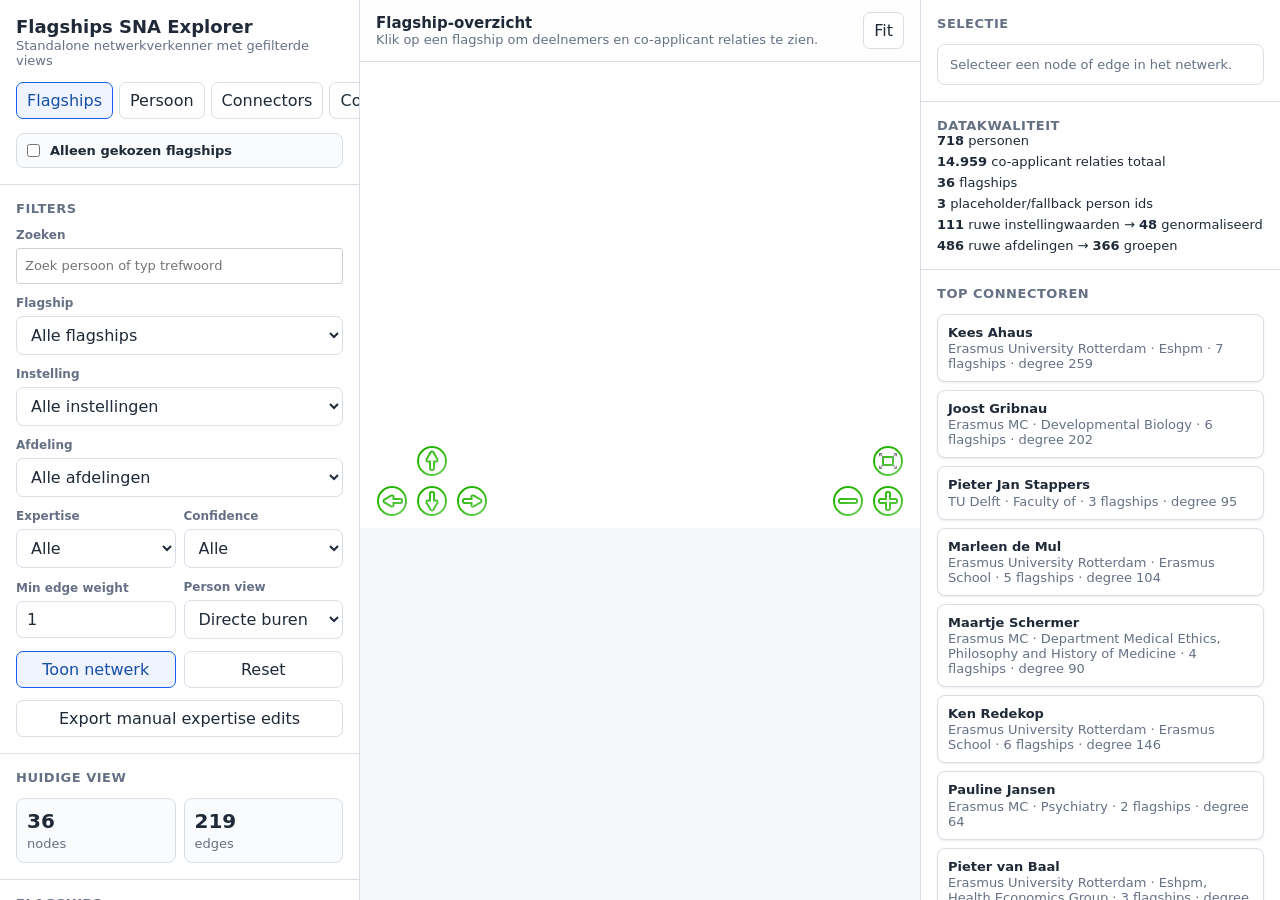
==== person_network_interactive.html @ cae05fc9 "netwerk visualisatie in de root gezet voor mooiere link" ====
<!doctype html>
<html lang="nl">
<head>
  <meta charset="utf-8">
  <meta name="viewport" content="width=device-width, initial-scale=1">
  <title>Flagships SNA Explorer</title>
  <style>
.vis-overlay{bottom:0;left:0;position:absolute;right:0;top:0;z-index:10}.vis-active{box-shadow:0 0 10px #86d5f8}.vis [class*=span]{min-height:0;width:auto}div.vis-color-picker{background-color:#fff;border-radius:15px;box-shadow:0 0 10px 0 rgba(0,0,0,.5);display:none;height:444px;left:30px;margin-left:30px;margin-top:-140px;padding:10px;position:absolute;top:0;width:310px;z-index:1}div.vis-color-picker div.vis-arrow{left:5px;position:absolute;top:147px}div.vis-color-picker div.vis-arrow:after,div.vis-color-picker div.vis-arrow:before{border:solid transparent;content:" ";height:0;pointer-events:none;position:absolute;right:100%;top:50%;width:0}div.vis-color-picker div.vis-arrow:after{border-color:hsla(0,0%,100%,0) #fff hsla(0,0%,100%,0) hsla(0,0%,100%,0);border-width:30px;margin-top:-30px}div.vis-color-picker div.vis-color{cursor:pointer;height:289px;position:absolute;width:289px}div.vis-color-picker div.vis-brightness{position:absolute;top:313px}div.vis-color-picker div.vis-opacity{position:absolute;top:350px}div.vis-color-picker div.vis-selector{background:#4c4c4c;background:-moz-linear-gradient(top,#4c4c4c 0,#595959 12%,#666 25%,#474747 39%,#2c2c2c 50%,#000 51%,#111 60%,#2b2b2b 76%,#1c1c1c 91%,#131313 100%);background:-webkit-gradient(linear,left top,left bottom,color-stop(0,#4c4c4c),color-stop(12%,#595959),color-stop(25%,#666),color-stop(39%,#474747),color-stop(50%,#2c2c2c),color-stop(51%,#000),color-stop(60%,#111),color-stop(76%,#2b2b2b),color-stop(91%,#1c1c1c),color-stop(100%,#131313));background:-webkit-linear-gradient(top,#4c4c4c,#595959 12%,#666 25%,#474747 39%,#2c2c2c 50%,#000 51%,#111 60%,#2b2b2b 76%,#1c1c1c 91%,#131313);background:-o-linear-gradient(top,#4c4c4c 0,#595959 12%,#666 25%,#474747 39%,#2c2c2c 50%,#000 51%,#111 60%,#2b2b2b 76%,#1c1c1c 91%,#131313 100%);background:-ms-linear-gradient(top,#4c4c4c 0,#595959 12%,#666 25%,#474747 39%,#2c2c2c 50%,#000 51%,#111 60%,#2b2b2b 76%,#1c1c1c 91%,#131313 100%);background:linear-gradient(180deg,#4c4c4c 0,#595959 12%,#666 25%,#474747 39%,#2c2c2c 50%,#000 51%,#111 60%,#2b2b2b 76%,#1c1c1c 91%,#131313);border:1px solid #fff;border-radius:15px;filter:progid:DXImageTransform.Microsoft.gradient(startColorstr="#4c4c4c",endColorstr="#131313",GradientType=0);height:15px;left:137px;position:absolute;top:137px;width:15px}div.vis-color-picker div.vis-new-color{left:159px;padding-right:2px;text-align:right}div.vis-color-picker div.vis-initial-color,div.vis-color-picker div.vis-new-color{border:1px solid rgba(0,0,0,.1);border-radius:5px;color:rgba(0,0,0,.4);font-size:10px;height:20px;line-height:20px;position:absolute;top:380px;vertical-align:middle;width:140px}div.vis-color-picker div.vis-initial-color{left:10px;padding-left:2px;text-align:left}div.vis-color-picker div.vis-label{left:10px;position:absolute;width:300px}div.vis-color-picker div.vis-label.vis-brightness{top:300px}div.vis-color-picker div.vis-label.vis-opacity{top:338px}div.vis-color-picker div.vis-button{background-color:#f7f7f7;border:2px solid #d9d9d9;border-radius:10px;cursor:pointer;height:25px;line-height:25px;position:absolute;text-align:center;top:410px;vertical-align:middle;width:68px}div.vis-color-picker div.vis-button.vis-cancel{left:5px}div.vis-color-picker div.vis-button.vis-load{left:82px}div.vis-color-picker div.vis-button.vis-apply{left:159px}div.vis-color-picker div.vis-button.vis-save{left:236px}div.vis-color-picker input.vis-range{height:20px;width:290px}div.vis-configuration{display:block;float:left;font-size:12px;position:relative}div.vis-configuration-wrapper{display:block;width:700px}div.vis-configuration-wrapper:after{clear:both;content:"";display:block}div.vis-configuration.vis-config-option-container{background-color:#fff;border:2px solid #f7f8fa;border-radius:4px;display:block;left:10px;margin-top:20px;padding-left:5px;width:495px}div.vis-configuration.vis-config-button{background-color:#f7f8fa;border:2px solid #ceced0;border-radius:4px;cursor:pointer;display:block;height:25px;left:10px;line-height:25px;margin-bottom:30px;margin-top:20px;padding-left:5px;vertical-align:middle;width:495px}div.vis-configuration.vis-config-button.hover{background-color:#4588e6;border:2px solid #214373;color:#fff}div.vis-configuration.vis-config-item{display:block;float:left;height:25px;line-height:25px;vertical-align:middle;width:495px}div.vis-configuration.vis-config-item.vis-config-s2{background-color:#f7f8fa;border-radius:3px;left:10px;padding-left:5px}div.vis-configuration.vis-config-item.vis-config-s3{background-color:#e4e9f0;border-radius:3px;left:20px;padding-left:5px}div.vis-configuration.vis-config-item.vis-config-s4{background-color:#cfd8e6;border-radius:3px;left:30px;padding-left:5px}div.vis-configuration.vis-config-header{font-size:18px;font-weight:700}div.vis-configuration.vis-config-label{height:25px;line-height:25px;width:120px}div.vis-configuration.vis-config-label.vis-config-s3{width:110px}div.vis-configuration.vis-config-label.vis-config-s4{width:100px}div.vis-configuration.vis-config-colorBlock{border:1px solid #444;border-radius:2px;cursor:pointer;height:19px;margin:0;padding:0;top:1px;width:30px}input.vis-configuration.vis-config-checkbox{left:-5px}input.vis-configuration.vis-config-rangeinput{margin:0;padding:1px;pointer-events:none;position:relative;top:-5px;width:60px}input.vis-configuration.vis-config-range{-webkit-appearance:none;background-color:transparent;border:0 solid #fff;height:20px;width:300px}input.vis-configuration.vis-config-range::-webkit-slider-runnable-track{background:#dedede;background:-moz-linear-gradient(top,#dedede 0,#c8c8c8 99%);background:-webkit-gradient(linear,left top,left bottom,color-stop(0,#dedede),color-stop(99%,#c8c8c8));background:-webkit-linear-gradient(top,#dedede,#c8c8c8 99%);background:-o-linear-gradient(top,#dedede 0,#c8c8c8 99%);background:-ms-linear-gradient(top,#dedede 0,#c8c8c8 99%);background:linear-gradient(180deg,#dedede 0,#c8c8c8 99%);border:1px solid #999;border-radius:3px;box-shadow:0 0 3px 0 #aaa;filter:progid:DXImageTransform.Microsoft.gradient(startColorstr="#dedede",endColorstr="#c8c8c8",GradientType=0);height:5px;width:300px}input.vis-configuration.vis-config-range::-webkit-slider-thumb{-webkit-appearance:none;background:#3876c2;background:-moz-linear-gradient(top,#3876c2 0,#385380 100%);background:-webkit-gradient(linear,left top,left bottom,color-stop(0,#3876c2),color-stop(100%,#385380));background:-webkit-linear-gradient(top,#3876c2,#385380);background:-o-linear-gradient(top,#3876c2 0,#385380 100%);background:-ms-linear-gradient(top,#3876c2 0,#385380 100%);background:linear-gradient(180deg,#3876c2 0,#385380);border:1px solid #14334b;border-radius:50%;box-shadow:0 0 1px 0 #111927;filter:progid:DXImageTransform.Microsoft.gradient(startColorstr="#3876c2",endColorstr="#385380",GradientType=0);height:17px;margin-top:-7px;width:17px}input.vis-configuration.vis-config-range:focus{outline:none}input.vis-configuration.vis-config-range:focus::-webkit-slider-runnable-track{background:#9d9d9d;background:-moz-linear-gradient(top,#9d9d9d 0,#c8c8c8 99%);background:-webkit-gradient(linear,left top,left bottom,color-stop(0,#9d9d9d),color-stop(99%,#c8c8c8));background:-webkit-linear-gradient(top,#9d9d9d,#c8c8c8 99%);background:-o-linear-gradient(top,#9d9d9d 0,#c8c8c8 99%);background:-ms-linear-gradient(top,#9d9d9d 0,#c8c8c8 99%);background:linear-gradient(180deg,#9d9d9d 0,#c8c8c8 99%);filter:progid:DXImageTransform.Microsoft.gradient(startColorstr="#9d9d9d",endColorstr="#c8c8c8",GradientType=0)}input.vis-configuration.vis-config-range::-moz-range-track{background:#dedede;background:-moz-linear-gradient(top,#dedede 0,#c8c8c8 99%);background:-webkit-gradient(linear,left top,left bottom,color-stop(0,#dedede),color-stop(99%,#c8c8c8));background:-webkit-linear-gradient(top,#dedede,#c8c8c8 99%);background:-o-linear-gradient(top,#dedede 0,#c8c8c8 99%);background:-ms-linear-gradient(top,#dedede 0,#c8c8c8 99%);background:linear-gradient(180deg,#dedede 0,#c8c8c8 99%);border:1px solid #999;border-radius:3px;box-shadow:0 0 3px 0 #aaa;filter:progid:DXImageTransform.Microsoft.gradient(startColorstr="#dedede",endColorstr="#c8c8c8",GradientType=0);height:10px;width:300px}input.vis-configuration.vis-config-range::-moz-range-thumb{background:#385380;border:none;border-radius:50%;height:16px;width:16px}input.vis-configuration.vis-config-range:-moz-focusring{outline:1px solid #fff;outline-offset:-1px}input.vis-configuration.vis-config-range::-ms-track{background:transparent;border-color:transparent;border-width:6px 0;color:transparent;height:5px;width:300px}input.vis-configuration.vis-config-range::-ms-fill-lower{background:#777;border-radius:10px}input.vis-configuration.vis-config-range::-ms-fill-upper{background:#ddd;border-radius:10px}input.vis-configuration.vis-config-range::-ms-thumb{background:#385380;border:none;border-radius:50%;height:16px;width:16px}input.vis-configuration.vis-config-range:focus::-ms-fill-lower{background:#888}input.vis-configuration.vis-config-range:focus::-ms-fill-upper{background:#ccc}.vis-configuration-popup{background:rgba(57,76,89,.85);border:2px solid #f2faff;border-radius:4px;color:#fff;font-size:14px;height:30px;line-height:30px;position:absolute;text-align:center;-webkit-transition:opacity .3s ease-in-out;-moz-transition:opacity .3s ease-in-out;transition:opacity .3s ease-in-out;width:150px}.vis-configuration-popup:after,.vis-configuration-popup:before{border:solid transparent;content:" ";height:0;left:100%;pointer-events:none;position:absolute;top:50%;width:0}.vis-configuration-popup:after{border-color:rgba(136,183,213,0) rgba(136,183,213,0) rgba(136,183,213,0) rgba(57,76,89,.85);border-width:8px;margin-top:-8px}.vis-configuration-popup:before{border-color:rgba(194,225,245,0) rgba(194,225,245,0) rgba(194,225,245,0) #f2faff;border-width:12px;margin-top:-12px}div.vis-tooltip{background-color:#f5f4ed;border:1px solid #808074;-moz-border-radius:3px;-webkit-border-radius:3px;border-radius:3px;box-shadow:3px 3px 10px rgba(0,0,0,.2);color:#000;font-family:verdana;font-size:14px;padding:5px;pointer-events:none;position:absolute;visibility:hidden;white-space:nowrap;z-index:5}div.vis-network div.vis-navigation div.vis-button{-webkit-touch-callout:none;background-position:2px 2px;background-repeat:no-repeat;-moz-border-radius:17px;border-radius:17px;cursor:pointer;display:inline-block;height:34px;position:absolute;-webkit-user-select:none;-khtml-user-select:none;-moz-user-select:none;-ms-user-select:none;user-select:none;width:34px}div.vis-network div.vis-navigation div.vis-button:hover{box-shadow:0 0 3px 3px rgba(56,207,21,.3)}div.vis-network div.vis-navigation div.vis-button:active{box-shadow:0 0 1px 3px rgba(56,207,21,.95)}div.vis-network div.vis-navigation div.vis-button.vis-up{background-image:url("[data-uri]");bottom:50px;left:55px}div.vis-network div.vis-navigation div.vis-button.vis-down{background-image:url("[data-uri]");bottom:10px;left:55px}div.vis-network div.vis-navigation div.vis-button.vis-left{background-image:url("[data-uri]");bottom:10px;left:15px}div.vis-network div.vis-navigation div.vis-button.vis-right{background-image:url("[data-uri]");bottom:10px;left:95px}div.vis-network div.vis-navigation div.vis-button.vis-zoomIn{background-image:url("[data-uri]");bottom:10px;right:15px}div.vis-network div.vis-navigation div.vis-button.vis-zoomOut{background-image:url("[data-uri]");bottom:10px;right:55px}div.vis-network div.vis-navigation div.vis-button.vis-zoomExtends{background-image:url("[data-uri]");bottom:50px;right:15px}div.vis-network div.vis-manipulation{background:#fff;background:-moz-linear-gradient(top,#fff 0,#fcfcfc 48%,#fafafa 50%,#fcfcfc 100%);background:-webkit-gradient(linear,left top,left bottom,color-stop(0,#fff),color-stop(48%,#fcfcfc),color-stop(50%,#fafafa),color-stop(100%,#fcfcfc));background:-webkit-linear-gradient(top,#fff,#fcfcfc 48%,#fafafa 50%,#fcfcfc);background:-o-linear-gradient(top,#fff 0,#fcfcfc 48%,#fafafa 50%,#fcfcfc 100%);background:-ms-linear-gradient(top,#fff 0,#fcfcfc 48%,#fafafa 50%,#fcfcfc 100%);background:linear-gradient(180deg,#fff 0,#fcfcfc 48%,#fafafa 50%,#fcfcfc);border:0 solid #d6d9d8;border-bottom:1px;box-sizing:content-box;filter:progid:DXImageTransform.Microsoft.gradient(startColorstr="#ffffff",endColorstr="#fcfcfc",GradientType=0);height:28px;left:0;padding-top:4px;position:absolute;top:0;width:100%}div.vis-network button.vis-edit-mode,div.vis-network div.vis-edit-mode{height:30px;left:0;position:absolute;top:5px}div.vis-network button.vis-close{-webkit-touch-callout:none;background-color:transparent;background-image:url("[data-uri]");background-position:20px 3px;background-repeat:no-repeat;border:none;cursor:pointer;height:30px;position:absolute;right:0;top:0;-webkit-user-select:none;-khtml-user-select:none;-moz-user-select:none;-ms-user-select:none;user-select:none;width:30px}div.vis-network button.vis-close:hover{opacity:.6}div.vis-network div.vis-edit-mode button.vis-button,div.vis-network div.vis-manipulation button.vis-button{-webkit-touch-callout:none;background-color:transparent;background-position:0 0;background-repeat:no-repeat;border:none;-moz-border-radius:15px;border-radius:15px;box-sizing:content-box;cursor:pointer;float:left;font-family:verdana;font-size:12px;height:24px;margin-left:10px;padding:0 8px;-webkit-user-select:none;-khtml-user-select:none;-moz-user-select:none;-ms-user-select:none;user-select:none}div.vis-network div.vis-manipulation button.vis-button:hover{box-shadow:1px 1px 8px rgba(0,0,0,.2)}div.vis-network div.vis-manipulation button.vis-button:active{box-shadow:1px 1px 8px rgba(0,0,0,.5)}div.vis-network div.vis-manipulation button.vis-button.vis-back{background-image:url("[data-uri]")}div.vis-network div.vis-manipulation div.vis-none:hover{box-shadow:1px 1px 8px transparent;cursor:default}div.vis-network div.vis-manipulation div.vis-none:active{box-shadow:1px 1px 8px transparent}div.vis-network div.vis-manipulation div.vis-none{line-height:23px;padding:0}div.vis-network div.vis-manipulation div.notification{font-weight:700;margin:2px}div.vis-network div.vis-manipulation button.vis-button.vis-add{background-image:url("[data-uri]")}div.vis-network div.vis-edit-mode button.vis-button.vis-edit,div.vis-network div.vis-manipulation button.vis-button.vis-edit{background-image:url("[data-uri]")}div.vis-network div.vis-edit-mode button.vis-button.vis-edit.vis-edit-mode{background-color:#fcfcfc;border:1px solid #ccc}div.vis-network div.vis-manipulation button.vis-button.vis-connect{background-image:url("[data-uri]")}div.vis-network div.vis-manipulation button.vis-button.vis-delete{background-image:url("[data-uri]")}div.vis-network div.vis-edit-mode div.vis-label,div.vis-network div.vis-manipulation div.vis-label{line-height:25px;margin:0 0 0 23px}div.vis-network div.vis-manipulation div.vis-separator-line{background-color:#bdbdbd;display:inline-block;float:left;height:21px;margin:0 7px 0 15px;width:1px}
  </style>
  <style>
/**
 * tom-select.css (v2.0.0-rc.4)
 * Copyright (c) contributors
 *
 * Licensed under the Apache License, Version 2.0 (the "License"); you may not use this
 * file except in compliance with the License. You may obtain a copy of the License at:
 * http://www.apache.org/licenses/LICENSE-2.0
 *
 * Unless required by applicable law or agreed to in writing, software distributed under
 * the License is distributed on an "AS IS" BASIS, WITHOUT WARRANTIES OR CONDITIONS OF
 * ANY KIND, either express or implied. See the License for the specific language
 * governing permissions and limitations under the License.
 *
 */
.ts-wrapper.plugin-drag_drop.multi > .ts-control > div.ui-sortable-placeholder {
  visibility: visible !important;
  background: #f2f2f2 !important;
  background: rgba(0, 0, 0, 0.06) !important;
  border: 0 none !important;
  box-shadow: inset 0 0 12px 4px #fff; }

.ts-wrapper.plugin-drag_drop .ui-sortable-placeholder::after {
  content: '!';
  visibility: hidden; }

.ts-wrapper.plugin-drag_drop .ui-sortable-helper {
  box-shadow: 0 2px 5px rgba(0, 0, 0, 0.2); }

.plugin-checkbox_options .option input {
  margin-right: 0.5rem; }

.plugin-clear_button .ts-control {
  padding-right: calc( 1em + (3 * 6px)) !important; }

.plugin-clear_button .clear-button {
  opacity: 0;
  position: absolute;
  top: 8px;
  right: calc(8px - 6px);
  margin-right: 0 !important;
  background: transparent !important;
  transition: opacity 0.5s;
  cursor: pointer; }

.plugin-clear_button.single .clear-button {
  right: calc(8px - 6px +  2rem); }

.plugin-clear_button.focus.has-items .clear-button,
.plugin-clear_button:hover.has-items .clear-button {
  opacity: 1; }

.ts-wrapper .dropdown-header {
  position: relative;
  padding: 10px 8px;
  border-bottom: 1px solid #d0d0d0;
  background: #f8f8f8;
  border-radius: 3px 3px 0 0; }

.ts-wrapper .dropdown-header-close {
  position: absolute;
  right: 8px;
  top: 50%;
  color: #303030;
  opacity: 0.4;
  margin-top: -12px;
  line-height: 20px;
  font-size: 20px !important; }

.ts-wrapper .dropdown-header-close:hover {
  color: black; }

.plugin-dropdown_input.focus.dropdown-active .ts-control {
  box-shadow: none;
  border: 1px solid #d0d0d0; }

.plugin-dropdown_input .dropdown-input {
  border: 1px solid #d0d0d0;
  border-width: 0 0 1px 0;
  display: block;
  padding: 8px 8px;
  box-shadow: none;
  width: 100%;
  background: transparent; }

.ts-wrapper.plugin-input_autogrow.has-items .ts-control > input {
  min-width: 0; }

.ts-wrapper.plugin-input_autogrow.has-items.focus .ts-control > input {
  flex: none;
  min-width: 4px; }
  .ts-wrapper.plugin-input_autogrow.has-items.focus .ts-control > input::-webkit-input-placeholder {
    color: transparent; }
  .ts-wrapper.plugin-input_autogrow.has-items.focus .ts-control > input::-ms-input-placeholder {
    color: transparent; }
  .ts-wrapper.plugin-input_autogrow.has-items.focus .ts-control > input::placeholder {
    color: transparent; }

.ts-dropdown.plugin-optgroup_columns .ts-dropdown-content {
  display: flex; }

.ts-dropdown.plugin-optgroup_columns .optgroup {
  border-right: 1px solid #f2f2f2;
  border-top: 0 none;
  flex-grow: 1;
  flex-basis: 0;
  min-width: 0; }

.ts-dropdown.plugin-optgroup_columns .optgroup:last-child {
  border-right: 0 none; }

.ts-dropdown.plugin-optgroup_columns .optgroup:before {
  display: none; }

.ts-dropdown.plugin-optgroup_columns .optgroup-header {
  border-top: 0 none; }

.ts-wrapper.plugin-remove_button .item {
  display: inline-flex;
  align-items: center;
  padding-right: 0 !important; }

.ts-wrapper.plugin-remove_button .item .remove {
  color: inherit;
  text-decoration: none;
  vertical-align: middle;
  display: inline-block;
  padding: 2px 6px;
  border-left: 1px solid #d0d0d0;
  border-radius: 0 2px 2px 0;
  box-sizing: border-box;
  margin-left: 6px; }

.ts-wrapper.plugin-remove_button .item .remove:hover {
  background: rgba(0, 0, 0, 0.05); }

.ts-wrapper.plugin-remove_button .item.active .remove {
  border-left-color: #cacaca; }

.ts-wrapper.plugin-remove_button.disabled .item .remove:hover {
  background: none; }

.ts-wrapper.plugin-remove_button.disabled .item .remove {
  border-left-color: white; }

.ts-wrapper.plugin-remove_button .remove-single {
  position: absolute;
  right: 0;
  top: 0;
  font-size: 23px; }

.ts-wrapper {
  position: relative; }

.ts-dropdown,
.ts-control,
.ts-control input {
  color: #303030;
  font-family: inherit;
  font-size: 13px;
  line-height: 18px;
  font-smoothing: inherit; }

.ts-control,
.ts-wrapper.single.input-active .ts-control {
  background: #fff;
  cursor: text; }

.ts-control {
  border: 1px solid #d0d0d0;
  padding: 8px 8px;
  width: 100%;
  overflow: hidden;
  position: relative;
  z-index: 1;
  box-sizing: border-box;
  box-shadow: none;
  border-radius: 3px;
  display: flex;
  flex-wrap: wrap; }
  .ts-wrapper.multi.has-items .ts-control {
    padding: calc( 8px - 2px - 0) 8px calc( 8px - 2px - 3px - 0); }
  .full .ts-control {
    background-color: #fff; }
  .disabled .ts-control,
  .disabled .ts-control * {
    cursor: default !important; }
  .focus .ts-control {
    box-shadow: none; }
  .ts-control > * {
    vertical-align: baseline;
    display: inline-block; }
  .ts-wrapper.multi .ts-control > div {
    cursor: pointer;
    margin: 0 3px 3px 0;
    padding: 2px 6px;
    background: #f2f2f2;
    color: #303030;
    border: 0 solid #d0d0d0; }
    .ts-wrapper.multi .ts-control > div.active {
      background: #e8e8e8;
      color: #303030;
      border: 0 solid #cacaca; }
  .ts-wrapper.multi.disabled .ts-control > div, .ts-wrapper.multi.disabled .ts-control > div.active {
    color: #7d7c7c;
    background: white;
    border: 0 solid white; }
  .ts-control > input {
    flex: 1 1 auto;
    min-width: 7rem;
    display: inline-block !important;
    padding: 0 !important;
    min-height: 0 !important;
    max-height: none !important;
    max-width: 100% !important;
    margin: 0 !important;
    text-indent: 0 !important;
    border: 0 none !important;
    background: none !important;
    line-height: inherit !important;
    -webkit-user-select: auto !important;
       -moz-user-select: auto !important;
        -ms-user-select: auto !important;
            user-select: auto !important;
    box-shadow: none !important; }
    .ts-control > input::-ms-clear {
      display: none; }
    .ts-control > input:focus {
      outline: none !important; }
  .has-items .ts-control > input {
    margin: 0 4px !important; }
  .ts-control.rtl {
    text-align: right; }
    .ts-control.rtl.single .ts-control:after {
      left: 15px;
      right: auto; }
    .ts-control.rtl .ts-control > input {
      margin: 0 4px 0 -2px !important; }
  .disabled .ts-control {
    opacity: 0.5;
    background-color: #fafafa; }
  .input-hidden .ts-control > input {
    opacity: 0;
    position: absolute;
    left: -10000px; }

.ts-dropdown {
  position: absolute;
  top: 100%;
  left: 0;
  width: 100%;
  z-index: 10;
  border: 1px solid #d0d0d0;
  background: #fff;
  margin: 0.25rem 0 0 0;
  border-top: 0 none;
  box-sizing: border-box;
  box-shadow: 0 1px 3px rgba(0, 0, 0, 0.1);
  border-radius: 0 0 3px 3px; }
  .ts-dropdown [data-selectable] {
    cursor: pointer;
    overflow: hidden; }
    .ts-dropdown [data-selectable] .highlight {
      background: rgba(125, 168, 208, 0.2);
      border-radius: 1px; }
  .ts-dropdown .option,
  .ts-dropdown .optgroup-header,
  .ts-dropdown .no-results,
  .ts-dropdown .create {
    padding: 5px 8px; }
  .ts-dropdown .option, .ts-dropdown [data-disabled], .ts-dropdown [data-disabled] [data-selectable].option {
    cursor: inherit;
    opacity: 0.5; }
  .ts-dropdown [data-selectable].option {
    opacity: 1;
    cursor: pointer; }
  .ts-dropdown .optgroup:first-child .optgroup-header {
    border-top: 0 none; }
  .ts-dropdown .optgroup-header {
    color: #303030;
    background: #fff;
    cursor: default; }
  .ts-dropdown .create:hover,
  .ts-dropdown .option:hover,
  .ts-dropdown .active {
    background-color: #f5fafd;
    color: #495c68; }
    .ts-dropdown .create:hover.create,
    .ts-dropdown .option:hover.create,
    .ts-dropdown .active.create {
      color: #495c68; }
  .ts-dropdown .create {
    color: rgba(48, 48, 48, 0.5); }
  .ts-dropdown .spinner {
    display: inline-block;
    width: 30px;
    height: 30px;
    margin: 5px 8px; }
    .ts-dropdown .spinner:after {
      content: " ";
      display: block;
      width: 24px;
      height: 24px;
      margin: 3px;
      border-radius: 50%;
      border: 5px solid #d0d0d0;
      border-color: #d0d0d0 transparent #d0d0d0 transparent;
      animation: lds-dual-ring 1.2s linear infinite; }

@keyframes lds-dual-ring {
  0% {
    transform: rotate(0deg); }
  100% {
    transform: rotate(360deg); } }

.ts-dropdown-content {
  overflow-y: auto;
  overflow-x: hidden;
  max-height: 200px;
  overflow-scrolling: touch;
  scroll-behavior: smooth; }

.ts-hidden-accessible {
  border: 0 !important;
  clip: rect(0 0 0 0) !important;
  -webkit-clip-path: inset(50%) !important;
          clip-path: inset(50%) !important;
  height: 1px !important;
  overflow: hidden !important;
  padding: 0 !important;
  position: absolute !important;
  width: 1px !important;
  white-space: nowrap !important; }

/*# sourceMappingURL=tom-select.css.map */
  </style>
  <style>
:root {
      color-scheme: light;
      --bg: #f6f7f9;
      --panel: #ffffff;
      --line: #d8dde6;
      --muted: #667085;
      --text: #1f2937;
      --accent: #155eef;
      --shadow: 0 1px 2px rgba(16, 24, 40, 0.08);
    }
    * { box-sizing: border-box; }
    body {
      margin: 0;
      font-family: Inter, ui-sans-serif, system-ui, -apple-system, BlinkMacSystemFont, "Segoe UI", sans-serif;
      background: var(--bg);
      color: var(--text);
    }
    button, input, select {
      font: inherit;
    }
    .app {
      display: grid;
      grid-template-columns: minmax(280px, 360px) minmax(0, 1fr) minmax(280px, 360px);
      height: 100vh;
      overflow: hidden;
    }
    .sidebar, .details {
      background: var(--panel);
      border-color: var(--line);
      overflow: auto;
      max-height: 100vh;
    }
    .sidebar { border-right: 1px solid var(--line); }
    .details { border-left: 1px solid var(--line); }
    .panel-section {
      padding: 16px;
      border-bottom: 1px solid var(--line);
    }
    h1, h2, h3 {
      margin: 0;
      line-height: 1.2;
    }
    h1 { font-size: 18px; }
    h2 { font-size: 13px; color: var(--muted); text-transform: uppercase; letter-spacing: .04em; }
    h3 { font-size: 15px; }
    .subtle { color: var(--muted); font-size: 13px; }
    .tabs {
      display: grid;
      grid-template-columns: repeat(4, 1fr);
      gap: 6px;
      margin-top: 14px;
    }
    .tab, .btn {
      border: 1px solid var(--line);
      background: #fff;
      color: var(--text);
      border-radius: 7px;
      padding: 8px 10px;
      cursor: pointer;
      min-height: 36px;
    }
    .tab.active, .btn.primary {
      border-color: var(--accent);
      background: #eff4ff;
      color: #174ea6;
    }
    .field {
      display: grid;
      gap: 6px;
      margin-top: 12px;
    }
    .toggle-row {
      display: flex;
      align-items: center;
      gap: 10px;
      margin-top: 14px;
      padding: 9px 10px;
      border: 1px solid var(--line);
      border-radius: 8px;
      background: #fafbfc;
      color: var(--text);
      font-size: 13px;
      font-weight: 600;
      cursor: pointer;
    }
    .toggle-row input {
      width: auto;
      min-height: 0;
      margin: 0;
      accent-color: var(--accent);
    }
    label {
      color: var(--muted);
      font-size: 12px;
      font-weight: 600;
    }
    input, select {
      width: 100%;
      border: 1px solid var(--line);
      border-radius: 7px;
      padding: 8px 10px;
      background: #fff;
      color: var(--text);
      min-height: 36px;
    }
    textarea {
      width: 100%;
      border: 1px solid var(--line);
      border-radius: 7px;
      padding: 8px 10px;
      background: #fff;
      color: var(--text);
      min-height: 84px;
      resize: vertical;
      font: inherit;
    }
    .row {
      display: flex;
      gap: 8px;
      align-items: center;
    }
    .row > * { flex: 1; }
    .network-wrap {
      display: grid;
      grid-template-rows: auto auto minmax(0, 1fr);
      min-height: 0;
      height: 100vh;
    }
    .toolbar {
      display: flex;
      gap: 10px;
      align-items: center;
      justify-content: space-between;
      padding: 12px 16px;
      border-bottom: 1px solid var(--line);
      background: rgba(255, 255, 255, .92);
    }
    #network {
      width: 100%;
      height: 100%;
      min-height: 0;
      background: #fff;
    }
    .convergence-panel {
      display: grid;
      grid-template-columns: minmax(0, 1.35fr) minmax(260px, .85fr);
      gap: 12px;
      padding: 12px 16px;
      border-bottom: 1px solid var(--line);
      background: #fff;
      max-height: 300px;
      overflow: auto;
    }
    .convergence-panel[hidden] {
      display: none;
    }
    .convergence-card {
      min-width: 0;
      border: 1px solid var(--line);
      border-radius: 8px;
      background: #fff;
      padding: 12px;
      box-shadow: var(--shadow);
    }
    .convergence-heading {
      display: flex;
      align-items: baseline;
      justify-content: space-between;
      gap: 12px;
      margin-bottom: 10px;
    }
    .convergence-bars {
      display: grid;
      gap: 8px;
    }
    .convergence-bar-row {
      display: grid;
      grid-template-columns: minmax(130px, 220px) minmax(140px, 1fr) 54px;
      gap: 10px;
      align-items: center;
      min-width: 0;
      border-radius: 7px;
      padding: 6px;
      cursor: pointer;
    }
    .convergence-bar-row:hover,
    .convergence-table tr:hover {
      background: #f8fbff;
    }
    .convergence-bar-title {
      min-width: 0;
      overflow: hidden;
      text-overflow: ellipsis;
      white-space: nowrap;
      font-size: 12px;
      font-weight: 700;
    }
    .stacked-bar {
      display: flex;
      min-width: 0;
      height: 18px;
      overflow: hidden;
      border: 1px solid var(--line);
      border-radius: 999px;
      background: #f2f4f7;
    }
    .bar-segment {
      min-width: 0;
      height: 100%;
    }
    .bar-segment.empty {
      display: none;
    }
    .convergence-total {
      color: var(--muted);
      font-size: 12px;
      text-align: right;
      white-space: nowrap;
    }
    .convergence-table {
      width: 100%;
      border-collapse: collapse;
      font-size: 12px;
    }
    .convergence-table th,
    .convergence-table td {
      padding: 6px 5px;
      border-bottom: 1px solid #eef0f4;
      text-align: left;
      vertical-align: top;
    }
    .convergence-table th {
      color: var(--muted);
      font-weight: 700;
    }
    .convergence-table tr {
      cursor: pointer;
    }
    .convergence-table td:first-child {
      max-width: 180px;
      overflow-wrap: anywhere;
      font-weight: 700;
    }
    .person-tooltip {
      position: fixed;
      z-index: 20;
      display: none;
      width: min(300px, calc(100vw - 24px));
      padding: 12px;
      border: 1px solid var(--line);
      border-radius: 8px;
      background: rgba(255, 255, 255, .98);
      box-shadow: 0 14px 34px rgba(16, 24, 40, .16);
      pointer-events: none;
    }
    .person-tooltip.visible {
      display: block;
    }
    .tooltip-title {
      display: flex;
      gap: 8px;
      align-items: center;
      min-width: 0;
      font-size: 14px;
      font-weight: 700;
      line-height: 1.25;
    }
    .tooltip-title span:last-child {
      min-width: 0;
      overflow-wrap: anywhere;
    }
    .tooltip-grid {
      display: grid;
      grid-template-columns: 96px minmax(0, 1fr);
      gap: 5px 8px;
      margin-top: 10px;
      font-size: 12px;
      line-height: 1.25;
    }
    .tooltip-grid span:nth-child(odd) {
      color: var(--muted);
    }
    .tooltip-grid span:nth-child(even) {
      overflow-wrap: anywhere;
    }
    .tooltip-hint {
      margin-top: 10px;
      padding-top: 8px;
      border-top: 1px solid #eef0f4;
      color: var(--muted);
      font-size: 12px;
    }
    .stats {
      display: grid;
      grid-template-columns: repeat(2, minmax(0, 1fr));
      gap: 8px;
      margin-top: 12px;
    }
    .stat {
      border: 1px solid var(--line);
      border-radius: 8px;
      padding: 10px;
      background: #fafbfc;
    }
    .stat strong {
      display: block;
      font-size: 20px;
    }
    .list {
      display: grid;
      gap: 8px;
      margin-top: 12px;
    }
    .list-item {
      border: 1px solid var(--line);
      background: #fff;
      border-radius: 8px;
      padding: 10px;
      cursor: pointer;
      box-shadow: var(--shadow);
    }
    .list-item:hover, .list-item.active {
      border-color: var(--accent);
      background: #f8fbff;
    }
    .list-item-title {
      font-size: 13px;
      font-weight: 700;
      line-height: 1.25;
    }
    .chips {
      display: flex;
      flex-wrap: wrap;
      gap: 6px;
      margin-top: 8px;
    }
    .chip {
      display: inline-flex;
      align-items: center;
      gap: 5px;
      border: 1px solid var(--line);
      border-radius: 999px;
      padding: 3px 8px;
      color: var(--muted);
      font-size: 12px;
      max-width: 100%;
    }
    .swatch {
      width: 9px;
      height: 9px;
      border-radius: 50%;
      flex: 0 0 auto;
      background: #98a2b3;
    }
    .detail-card {
      border: 1px solid var(--line);
      border-radius: 8px;
      padding: 12px;
      margin-top: 12px;
      background: #fff;
    }
    .kv {
      display: grid;
      grid-template-columns: 110px minmax(0, 1fr);
      gap: 8px;
      padding: 6px 0;
      border-bottom: 1px solid #eef0f4;
      font-size: 13px;
    }
    .kv:last-child { border-bottom: 0; }
    .kv span:first-child { color: var(--muted); }
    .expertise-box {
      display: grid;
      gap: 8px;
      margin-top: 12px;
      padding-top: 12px;
      border-top: 1px solid #eef0f4;
    }
    .expertise-actions {
      display: flex;
      gap: 8px;
      flex-wrap: wrap;
      margin-top: 8px;
    }
    .expertise-form {
      display: grid;
      gap: 10px;
      margin-top: 12px;
      padding: 12px;
      border: 1px solid var(--line);
      border-radius: 8px;
      background: #fafbfc;
    }
    .expertise-form .row {
      align-items: flex-end;
    }
    .source-link {
      color: var(--accent);
      text-decoration: none;
      overflow-wrap: anywhere;
    }
    .source-link:hover {
      text-decoration: underline;
    }
    .quality {
      display: grid;
      gap: 6px;
      font-size: 13px;
    }
    @media (max-width: 1100px) {
      .app {
        grid-template-columns: 320px minmax(0, 1fr);
      }
      .details {
        display: none;
      }
    }
    @media (max-width: 760px) {
      .app {
        grid-template-columns: 1fr;
        height: auto;
        overflow: visible;
      }
      .sidebar {
        max-height: none;
        border-right: 0;
      }
      .network-wrap {
        min-height: 72vh;
        height: 72vh;
      }
      .convergence-panel {
        grid-template-columns: 1fr;
        max-height: none;
      }
      .convergence-bar-row {
        grid-template-columns: minmax(0, 1fr);
      }
      .convergence-total {
        text-align: left;
      }
      #network {
        min-height: 560px;
      }
    }

  </style>
</head>
<body>
  <div class="app">
    <aside class="sidebar">
      <section class="panel-section">
        <h1>Flagships SNA Explorer</h1>
        <div class="subtle">Standalone netwerkverkenner met gefilterde views</div>
        <div class="tabs" role="tablist">
          <button class="tab active" data-view="flagships">Flagships</button>
          <button class="tab" data-view="person">Persoon</button>
          <button class="tab" data-view="connectors">Connectors</button>
          <button class="tab" data-view="convergence">Convergence</button>
        </div>
        <label class="toggle-row" for="selectedOnlyToggle">
          <input id="selectedOnlyToggle" type="checkbox">
          Alleen gekozen flagships
        </label>
      </section>

      <section class="panel-section">
        <h2>Filters</h2>
        <div class="field">
          <label for="globalSearch">Zoeken</label>
          <select id="globalSearch" placeholder="Zoek persoon of typ trefwoord"></select>
        </div>
        <div class="field">
          <label for="flagshipSelect">Flagship</label>
          <select id="flagshipSelect"></select>
        </div>
        <div class="field">
          <label for="institutionFilter">Instelling</label>
          <select id="institutionFilter"></select>
        </div>
        <div class="field">
          <label for="departmentFilter">Afdeling</label>
          <select id="departmentFilter"></select>
        </div>
        <div class="row">
          <div class="field">
            <label for="expertiseStatusFilter">Expertise</label>
            <select id="expertiseStatusFilter">
              <option value="">Alle</option>
              <option value="with">Met expertise</option>
              <option value="without">Zonder expertise</option>
            </select>
          </div>
          <div class="field">
            <label for="expertiseConfidenceFilter">Confidence</label>
            <select id="expertiseConfidenceFilter">
              <option value="">Alle</option>
              <option value="high">high</option>
              <option value="medium">medium</option>
              <option value="low">low</option>
              <option value="needs_review">needs_review</option>
            </select>
          </div>
        </div>
        <div class="row">
          <div class="field">
            <label for="minWeight">Min edge weight</label>
            <input id="minWeight" type="number" min="1" max="10" step="1" value="1">
          </div>
          <div class="field">
            <label for="hopDepth">Person view</label>
            <select id="hopDepth">
              <option value="1">Directe buren</option>
              <option value="2">2-hop netwerk</option>
            </select>
          </div>
        </div>
        <div class="row" style="margin-top: 12px;">
          <button id="applyFilters" class="btn primary">Toon netwerk</button>
          <button id="resetView" class="btn">Reset</button>
        </div>
        <div class="field">
          <button id="exportExpertiseEdits" class="btn" type="button">Export manual expertise edits</button>
        </div>
      </section>

      <section class="panel-section">
        <h2>Huidige view</h2>
        <div class="stats">
          <div class="stat"><strong id="viewNodes">0</strong><span class="subtle">nodes</span></div>
          <div class="stat"><strong id="viewEdges">0</strong><span class="subtle">edges</span></div>
        </div>
      </section>

      <section class="panel-section">
        <h2>Flagships</h2>
        <div id="flagshipList" class="list"></div>
      </section>
    </aside>

    <main class="network-wrap">
      <div class="toolbar">
        <div>
          <h3 id="viewTitle">Flagship-overzicht</h3>
          <div id="viewSubtitle" class="subtle">Klik op een flagship om deelnemers en relaties te verkennen.</div>
        </div>
        <div class="row" style="flex: 0 0 auto;">
          <button id="fitNetwork" class="btn">Fit</button>
        </div>
      </div>
      <div id="convergencePanel" class="convergence-panel" hidden>
        <section class="convergence-card">
          <div class="convergence-heading">
            <h3>Institutionele samenstelling</h3>
            <div class="subtle">10 gekozen flagships</div>
          </div>
          <div id="convergenceBars" class="convergence-bars"></div>
        </section>
        <section class="convergence-card">
          <div class="convergence-heading">
            <h3>Diversiteit ranking</h3>
            <div class="subtle">Simpson score</div>
          </div>
          <div id="convergenceRanking"></div>
        </section>
      </div>
      <div id="network"></div>
      <div id="personTooltip" class="person-tooltip" aria-hidden="true"></div>
    </main>

    <aside class="details">
      <section class="panel-section">
        <h2>Selectie</h2>
        <div id="selectionDetails" class="detail-card subtle">Selecteer een node of edge in het netwerk.</div>
      </section>
      <section class="panel-section">
        <h2>Datakwaliteit</h2>
        <div id="qualityPanel" class="quality"></div>
      </section>
      <section class="panel-section">
        <h2>Top connectoren</h2>
        <div id="connectorList" class="list"></div>
      </section>
    </aside>
  </div>

  <script>
/**
 * vis-network
 * https://visjs.github.io/vis-network/
 *
 * A dynamic, browser-based visualization library.
 *
 * @version 9.1.2
 * @date    2022-03-28T20:17:35.342Z
 *
 * @copyright (c) 2011-2017 Almende B.V, http://almende.com
 * @copyright (c) 2017-2019 visjs contributors, https://github.com/visjs
 *
 * @license
 * vis.js is dual licensed under both
 *
 *   1. The Apache 2.0 License
 *      http://www.apache.org/licenses/LICENSE-2.0
 *
 *   and
 *
 *   2. The MIT License
 *      http://opensource.org/licenses/MIT
 *
 * vis.js may be distributed under either license.
 */
!function(t,e){"object"==typeof exports&&"undefined"!=typeof module?e(exports):"function"==typeof define&&define.amd?define(["exports"],e):e((t="undefined"!=typeof globalThis?globalThis:t||self).vis=t.vis||{})}(this,(function(t){"use strict";var e="undefined"!=typeof globalThis?globalThis:"undefined"!=typeof window?window:"undefined"!=typeof global?global:"undefined"!=typeof self?self:{},i=function(t){return t&&t.Math==Math&&t},n=i("object"==typeof globalThis&&globalThis)||i("object"==typeof window&&window)||i("object"==typeof self&&self)||i("object"==typeof e&&e)||function(){return this}()||Function("return this")(),o=function(t){try{return!!t()}catch(t){return!0}},r=!o((function(){var t=function(){}.bind();return"function"!=typeof t||t.hasOwnProperty("prototype")})),s=r,a=Function.prototype,h=a.apply,l=a.call,d="object"==typeof Reflect&&Reflect.apply||(s?l.bind(h):function(){return l.apply(h,arguments)}),c=r,u=Function.prototype,f=u.bind,p=u.call,v=c&&f.bind(p,p),g=c?function(t){return t&&v(t)}:function(t){return t&&function(){return p.apply(t,arguments)}},y=function(t){return"function"==typeof t},m={},b=!o((function(){return 7!=Object.defineProperty({},1,{get:function(){return 7}})[1]})),w=r,k=Function.prototype.call,_=w?k.bind(k):function(){return k.apply(k,arguments)},x={},E={}.propertyIsEnumerable,O=Object.getOwnPropertyDescriptor,C=O&&!E.call({1:2},1);x.f=C?function(t){var e=O(this,t);return!!e&&e.enumerable}:E;var S,T,M=function(t,e){return{enumerable:!(1&t),configurable:!(2&t),writable:!(4&t),value:e}},P=g,D=P({}.toString),I=P("".slice),B=function(t){return I(D(t),8,-1)},z=g,N=o,F=B,A=n.Object,j=z("".split),R=N((function(){return!A("z").propertyIsEnumerable(0)}))?function(t){return"String"==F(t)?j(t,""):A(t)}:A,L=n.TypeError,H=function(t){if(null==t)throw L("Can't call method on "+t);return t},W=R,q=H,V=function(t){return W(q(t))},U=y,Y=function(t){return"object"==typeof t?null!==t:U(t)},X={},G=X,K=n,$=y,Z=function(t){return $(t)?t:void 0},Q=function(t,e){return arguments.length<2?Z(G[t])||Z(K[t]):G[t]&&G[t][e]||K[t]&&K[t][e]},J=g({}.isPrototypeOf),tt=Q("navigator","userAgent")||"",et=n,it=tt,nt=et.process,ot=et.Deno,rt=nt&&nt.versions||ot&&ot.version,st=rt&&rt.v8;st&&(T=(S=st.split("."))[0]>0&&S[0]<4?1:+(S[0]+S[1])),!T&&it&&(!(S=it.match(/Edge\/(\d+)/))||S[1]>=74)&&(S=it.match(/Chrome\/(\d+)/))&&(T=+S[1]);var at=T,ht=at,lt=o,dt=!!Object.getOwnPropertySymbols&&!lt((function(){var t=Symbol();return!String(t)||!(Object(t)instanceof Symbol)||!Symbol.sham&&ht&&ht<41})),ct=dt&&!Symbol.sham&&"symbol"==typeof Symbol.iterator,ut=Q,ft=y,pt=J,vt=ct,gt=n.Object,yt=vt?function(t){return"symbol"==typeof t}:function(t){var e=ut("Symbol");return ft(e)&&pt(e.prototype,gt(t))},mt=n.String,bt=function(t){try{return mt(t)}catch(t){return"Object"}},wt=y,kt=bt,_t=n.TypeError,xt=function(t){if(wt(t))return t;throw _t(kt(t)+" is not a function")},Et=xt,Ot=function(t,e){var i=t[e];return null==i?void 0:Et(i)},Ct=_,St=y,Tt=Y,Mt=n.TypeError,Pt={exports:{}},Dt=n,It=Object.defineProperty,Bt=function(t,e){try{It(Dt,t,{value:e,configurable:!0,writable:!0})}catch(i){Dt[t]=e}return e},zt="__core-js_shared__",Nt=n[zt]||Bt(zt,{}),Ft=Nt;(Pt.exports=function(t,e){return Ft[t]||(Ft[t]=void 0!==e?e:{})})("versions",[]).push({version:"3.21.1",mode:"pure",copyright:"© 2014-2022 Denis Pushkarev (zloirock.ru)",license:"https://github.com/zloirock/core-js/blob/v3.21.1/LICENSE",source:"https://github.com/zloirock/core-js"});var At=H,jt=n.Object,Rt=function(t){return jt(At(t))},Lt=Rt,Ht=g({}.hasOwnProperty),Wt=Object.hasOwn||function(t,e){return Ht(Lt(t),e)},qt=g,Vt=0,Ut=Math.random(),Yt=qt(1..toString),Xt=function(t){return"Symbol("+(void 0===t?"":t)+")_"+Yt(++Vt+Ut,36)},Gt=n,Kt=Pt.exports,$t=Wt,Zt=Xt,Qt=dt,Jt=ct,te=Kt("wks"),ee=Gt.Symbol,ie=ee&&ee.for,ne=Jt?ee:ee&&ee.withoutSetter||Zt,oe=function(t){if(!$t(te,t)||!Qt&&"string"!=typeof te[t]){var e="Symbol."+t;Qt&&$t(ee,t)?te[t]=ee[t]:te[t]=Jt&&ie?ie(e):ne(e)}return te[t]},re=_,se=Y,ae=yt,he=Ot,le=function(t,e){var i,n;if("string"===e&&St(i=t.toString)&&!Tt(n=Ct(i,t)))return n;if(St(i=t.valueOf)&&!Tt(n=Ct(i,t)))return n;if("string"!==e&&St(i=t.toString)&&!Tt(n=Ct(i,t)))return n;throw Mt("Can't convert object to primitive value")},de=oe,ce=n.TypeError,ue=de("toPrimitive"),fe=function(t,e){if(!se(t)||ae(t))return t;var i,n=he(t,ue);if(n){if(void 0===e&&(e="default"),i=re(n,t,e),!se(i)||ae(i))return i;throw ce("Can't convert object to primitive value")}return void 0===e&&(e="number"),le(t,e)},pe=yt,ve=function(t){var e=fe(t,"string");return pe(e)?e:e+""},ge=Y,ye=n.document,me=ge(ye)&&ge(ye.createElement),be=function(t){return me?ye.createElement(t):{}},we=be,ke=!b&&!o((function(){return 7!=Object.defineProperty(we("div"),"a",{get:function(){return 7}}).a})),_e=b,xe=_,Ee=x,Oe=M,Ce=V,Se=ve,Te=Wt,Me=ke,Pe=Object.getOwnPropertyDescriptor;m.f=_e?Pe:function(t,e){if(t=Ce(t),e=Se(e),Me)try{return Pe(t,e)}catch(t){}if(Te(t,e))return Oe(!xe(Ee.f,t,e),t[e])};var De=o,Ie=y,Be=/#|\.prototype\./,ze=function(t,e){var i=Fe[Ne(t)];return i==je||i!=Ae&&(Ie(e)?De(e):!!e)},Ne=ze.normalize=function(t){return String(t).replace(Be,".").toLowerCase()},Fe=ze.data={},Ae=ze.NATIVE="N",je=ze.POLYFILL="P",Re=ze,Le=xt,He=r,We=g(g.bind),qe=function(t,e){return Le(t),void 0===e?t:He?We(t,e):function(){return t.apply(e,arguments)}},Ve={},Ue=b&&o((function(){return 42!=Object.defineProperty((function(){}),"prototype",{value:42,writable:!1}).prototype})),Ye=n,Xe=Y,Ge=Ye.String,Ke=Ye.TypeError,$e=function(t){if(Xe(t))return t;throw Ke(Ge(t)+" is not an object")},Ze=b,Qe=ke,Je=Ue,ti=$e,ei=ve,ii=n.TypeError,ni=Object.defineProperty,oi=Object.getOwnPropertyDescriptor,ri="enumerable",si="configurable",ai="writable";Ve.f=Ze?Je?function(t,e,i){if(ti(t),e=ei(e),ti(i),"function"==typeof t&&"prototype"===e&&"value"in i&&ai in i&&!i.writable){var n=oi(t,e);n&&n.writable&&(t[e]=i.value,i={configurable:si in i?i.configurable:n.configurable,enumerable:ri in i?i.enumerable:n.enumerable,writable:!1})}return ni(t,e,i)}:ni:function(t,e,i){if(ti(t),e=ei(e),ti(i),Qe)try{return ni(t,e,i)}catch(t){}if("get"in i||"set"in i)throw ii("Accessors not supported");return"value"in i&&(t[e]=i.value),t};var hi=Ve,li=M,di=b?function(t,e,i){return hi.f(t,e,li(1,i))}:function(t,e,i){return t[e]=i,t},ci=n,ui=d,fi=g,pi=y,vi=m.f,gi=Re,yi=X,mi=qe,bi=di,wi=Wt,ki=function(t){var e=function(i,n,o){if(this instanceof e){switch(arguments.length){case 0:return new t;case 1:return new t(i);case 2:return new t(i,n)}return new t(i,n,o)}return ui(t,this,arguments)};return e.prototype=t.prototype,e},_i=function(t,e){var i,n,o,r,s,a,h,l,d=t.target,c=t.global,u=t.stat,f=t.proto,p=c?ci:u?ci[d]:(ci[d]||{}).prototype,v=c?yi:yi[d]||bi(yi,d,{})[d],g=v.prototype;for(o in e)i=!gi(c?o:d+(u?".":"#")+o,t.forced)&&p&&wi(p,o),s=v[o],i&&(a=t.noTargetGet?(l=vi(p,o))&&l.value:p[o]),r=i&&a?a:e[o],i&&typeof s==typeof r||(h=t.bind&&i?mi(r,ci):t.wrap&&i?ki(r):f&&pi(r)?fi(r):r,(t.sham||r&&r.sham||s&&s.sham)&&bi(h,"sham",!0),bi(v,o,h),f&&(wi(yi,n=d+"Prototype")||bi(yi,n,{}),bi(yi[n],o,r),t.real&&g&&!g[o]&&bi(g,o,r)))},xi=Math.ceil,Ei=Math.floor,Oi=function(t){var e=+t;return e!=e||0===e?0:(e>0?Ei:xi)(e)},Ci=Oi,Si=Math.max,Ti=Math.min,Mi=function(t,e){var i=Ci(t);return i<0?Si(i+e,0):Ti(i,e)},Pi=Oi,Di=Math.min,Ii=function(t){return t>0?Di(Pi(t),9007199254740991):0},Bi=function(t){return Ii(t.length)},zi=V,Ni=Mi,Fi=Bi,Ai=function(t){return function(e,i,n){var o,r=zi(e),s=Fi(r),a=Ni(n,s);if(t&&i!=i){for(;s>a;)if((o=r[a++])!=o)return!0}else for(;s>a;a++)if((t||a in r)&&r[a]===i)return t||a||0;return!t&&-1}},ji={includes:Ai(!0),indexOf:Ai(!1)},Ri={},Li=Wt,Hi=V,Wi=ji.indexOf,qi=Ri,Vi=g([].push),Ui=function(t,e){var i,n=Hi(t),o=0,r=[];for(i in n)!Li(qi,i)&&Li(n,i)&&Vi(r,i);for(;e.length>o;)Li(n,i=e[o++])&&(~Wi(r,i)||Vi(r,i));return r},Yi=["constructor","hasOwnProperty","isPrototypeOf","propertyIsEnumerable","toLocaleString","toString","valueOf"],Xi=Ui,Gi=Yi,Ki=Object.keys||function(t){return Xi(t,Gi)},$i={};$i.f=Object.getOwnPropertySymbols;var Zi=b,Qi=g,Ji=_,tn=o,en=Ki,nn=$i,on=x,rn=Rt,sn=R,an=Object.assign,hn=Object.defineProperty,ln=Qi([].concat),dn=!an||tn((function(){if(Zi&&1!==an({b:1},an(hn({},"a",{enumerable:!0,get:function(){hn(this,"b",{value:3,enumerable:!1})}}),{b:2})).b)return!0;var t={},e={},i=Symbol(),n="abcdefghijklmnopqrst";return t[i]=7,n.split("").forEach((function(t){e[t]=t})),7!=an({},t)[i]||en(an({},e)).join("")!=n}))?function(t,e){for(var i=rn(t),n=arguments.length,o=1,r=nn.f,s=on.f;n>o;)for(var a,h=sn(arguments[o++]),l=r?ln(en(h),r(h)):en(h),d=l.length,c=0;d>c;)a=l[c++],Zi&&!Ji(s,h,a)||(i[a]=h[a]);return i}:an,cn=dn;_i({target:"Object",stat:!0,forced:Object.assign!==cn},{assign:cn});var un=X.Object.assign,fn=g([].slice),pn=g,vn=xt,gn=Y,yn=Wt,mn=fn,bn=r,wn=n.Function,kn=pn([].concat),_n=pn([].join),xn={},En=function(t,e,i){if(!yn(xn,e)){for(var n=[],o=0;o<e;o++)n[o]="a["+o+"]";xn[e]=wn("C,a","return new C("+_n(n,",")+")")}return xn[e](t,i)},On=bn?wn.bind:function(t){var e=vn(this),i=e.prototype,n=mn(arguments,1),o=function(){var i=kn(n,mn(arguments));return this instanceof o?En(e,i.length,i):e.apply(t,i)};return gn(i)&&(o.prototype=i),o},Cn=On;_i({target:"Function",proto:!0,forced:Function.bind!==Cn},{bind:Cn});var Sn=X,Tn=function(t){return Sn[t+"Prototype"]},Mn=Tn("Function").bind,Pn=J,Dn=Mn,In=Function.prototype,Bn=function(t){var e=t.bind;return t===In||Pn(In,t)&&e===In.bind?Dn:e},zn=Bn;function Nn(t,e,i,n){t.beginPath(),t.arc(e,i,n,0,2*Math.PI,!1),t.closePath()}function Fn(t,e,i,n,o,r){var s=Math.PI/180;n-2*r<0&&(r=n/2),o-2*r<0&&(r=o/2),t.beginPath(),t.moveTo(e+r,i),t.lineTo(e+n-r,i),t.arc(e+n-r,i+r,r,270*s,360*s,!1),t.lineTo(e+n,i+o-r),t.arc(e+n-r,i+o-r,r,0,90*s,!1),t.lineTo(e+r,i+o),t.arc(e+r,i+o-r,r,90*s,180*s,!1),t.lineTo(e,i+r),t.arc(e+r,i+r,r,180*s,270*s,!1),t.closePath()}function An(t,e,i,n,o){var r=.5522848,s=n/2*r,a=o/2*r,h=e+n,l=i+o,d=e+n/2,c=i+o/2;t.beginPath(),t.moveTo(e,c),t.bezierCurveTo(e,c-a,d-s,i,d,i),t.bezierCurveTo(d+s,i,h,c-a,h,c),t.bezierCurveTo(h,c+a,d+s,l,d,l),t.bezierCurveTo(d-s,l,e,c+a,e,c),t.closePath()}function jn(t,e,i,n,o){var r=o*(1/3),s=.5522848,a=n/2*s,h=r/2*s,l=e+n,d=i+r,c=e+n/2,u=i+r/2,f=i+(o-r/2),p=i+o;t.beginPath(),t.moveTo(l,u),t.bezierCurveTo(l,u+h,c+a,d,c,d),t.bezierCurveTo(c-a,d,e,u+h,e,u),t.bezierCurveTo(e,u-h,c-a,i,c,i),t.bezierCurveTo(c+a,i,l,u-h,l,u),t.lineTo(l,f),t.bezierCurveTo(l,f+h,c+a,p,c,p),t.bezierCurveTo(c-a,p,e,f+h,e,f),t.lineTo(e,u)}function Rn(t,e,i,n,o,r){t.beginPath(),t.moveTo(e,i);for(var s=r.length,a=n-e,h=o-i,l=h/a,d=Math.sqrt(a*a+h*h),c=0,u=!0,f=0,p=+r[0];d>=.1;)(p=+r[c++%s])>d&&(p=d),f=Math.sqrt(p*p/(1+l*l)),e+=f=a<0?-f:f,i+=l*f,!0===u?t.lineTo(e,i):t.moveTo(e,i),d-=p,u=!u}var Ln={circle:Nn,dashedLine:Rn,database:jn,diamond:function(t,e,i,n){t.beginPath(),t.lineTo(e,i+n),t.lineTo(e+n,i),t.lineTo(e,i-n),t.lineTo(e-n,i),t.closePath()},ellipse:An,ellipse_vis:An,hexagon:function(t,e,i,n){t.beginPath();var o=2*Math.PI/6;t.moveTo(e+n,i);for(var r=1;r<6;r++)t.lineTo(e+n*Math.cos(o*r),i+n*Math.sin(o*r));t.closePath()},roundRect:Fn,square:function(t,e,i,n){t.beginPath(),t.rect(e-n,i-n,2*n,2*n),t.closePath()},star:function(t,e,i,n){t.beginPath(),i+=.1*(n*=.82);for(var o=0;o<10;o++){var r=o%2==0?1.3*n:.5*n;t.lineTo(e+r*Math.sin(2*o*Math.PI/10),i-r*Math.cos(2*o*Math.PI/10))}t.closePath()},triangle:function(t,e,i,n){t.beginPath(),i+=.275*(n*=1.15);var o=2*n,r=o/2,s=Math.sqrt(3)/6*o,a=Math.sqrt(o*o-r*r);t.moveTo(e,i-(a-s)),t.lineTo(e+r,i+s),t.lineTo(e-r,i+s),t.lineTo(e,i-(a-s)),t.closePath()},triangleDown:function(t,e,i,n){t.beginPath(),i-=.275*(n*=1.15);var o=2*n,r=o/2,s=Math.sqrt(3)/6*o,a=Math.sqrt(o*o-r*r);t.moveTo(e,i+(a-s)),t.lineTo(e+r,i-s),t.lineTo(e-r,i-s),t.lineTo(e,i+(a-s)),t.closePath()}};var Hn={exports:{}};!function(t){function e(t){if(t)return function(t){for(var i in e.prototype)t[i]=e.prototype[i];return t}(t)}t.exports=e,e.prototype.on=e.prototype.addEventListener=function(t,e){return this._callbacks=this._callbacks||{},(this._callbacks["$"+t]=this._callbacks["$"+t]||[]).push(e),this},e.prototype.once=function(t,e){function i(){this.off(t,i),e.apply(this,arguments)}return i.fn=e,this.on(t,i),this},e.prototype.off=e.prototype.removeListener=e.prototype.removeAllListeners=e.prototype.removeEventListener=function(t,e){if(this._callbacks=this._callbacks||{},0==arguments.length)return this._callbacks={},this;var i,n=this._callbacks["$"+t];if(!n)return this;if(1==arguments.length)return delete this._callbacks["$"+t],this;for(var o=0;o<n.length;o++)if((i=n[o])===e||i.fn===e){n.splice(o,1);break}return 0===n.length&&delete this._callbacks["$"+t],this},e.prototype.emit=function(t){this._callbacks=this._callbacks||{};for(var e=new Array(arguments.length-1),i=this._callbacks["$"+t],n=1;n<arguments.length;n++)e[n-1]=arguments[n];if(i){n=0;for(var o=(i=i.slice(0)).length;n<o;++n)i[n].apply(this,e)}return this},e.prototype.listeners=function(t){return this._callbacks=this._callbacks||{},this._callbacks["$"+t]||[]},e.prototype.hasListeners=function(t){return!!this.listeners(t).length}}(Hn);var Wn=Hn.exports,qn={};qn[oe("toStringTag")]="z";var Vn="[object z]"===String(qn),Un=n,Yn=Vn,Xn=y,Gn=B,Kn=oe("toStringTag"),$n=Un.Object,Zn="Arguments"==Gn(function(){return arguments}()),Qn=Yn?Gn:function(t){var e,i,n;return void 0===t?"Undefined":null===t?"Null":"string"==typeof(i=function(t,e){try{return t[e]}catch(t){}}(e=$n(t),Kn))?i:Zn?Gn(e):"Object"==(n=Gn(e))&&Xn(e.callee)?"Arguments":n},Jn=Qn,to=n.String,eo=function(t){if("Symbol"===Jn(t))throw TypeError("Cannot convert a Symbol value to a string");return to(t)},io=g,no=Oi,oo=eo,ro=H,so=io("".charAt),ao=io("".charCodeAt),ho=io("".slice),lo=function(t){return function(e,i){var n,o,r=oo(ro(e)),s=no(i),a=r.length;return s<0||s>=a?t?"":void 0:(n=ao(r,s))<55296||n>56319||s+1===a||(o=ao(r,s+1))<56320||o>57343?t?so(r,s):n:t?ho(r,s,s+2):o-56320+(n-55296<<10)+65536}},co={codeAt:lo(!1),charAt:lo(!0)},uo=y,fo=Nt,po=g(Function.toString);uo(fo.inspectSource)||(fo.inspectSource=function(t){return po(t)});var vo,go,yo,mo=fo.inspectSource,bo=y,wo=mo,ko=n.WeakMap,_o=bo(ko)&&/native code/.test(wo(ko)),xo=Pt.exports,Eo=Xt,Oo=xo("keys"),Co=function(t){return Oo[t]||(Oo[t]=Eo(t))},So=_o,To=n,Mo=g,Po=Y,Do=di,Io=Wt,Bo=Nt,zo=Co,No=Ri,Fo="Object already initialized",Ao=To.TypeError,jo=To.WeakMap;if(So||Bo.state){var Ro=Bo.state||(Bo.state=new jo),Lo=Mo(Ro.get),Ho=Mo(Ro.has),Wo=Mo(Ro.set);vo=function(t,e){if(Ho(Ro,t))throw new Ao(Fo);return e.facade=t,Wo(Ro,t,e),e},go=function(t){return Lo(Ro,t)||{}},yo=function(t){return Ho(Ro,t)}}else{var qo=zo("state");No[qo]=!0,vo=function(t,e){if(Io(t,qo))throw new Ao(Fo);return e.facade=t,Do(t,qo,e),e},go=function(t){return Io(t,qo)?t[qo]:{}},yo=function(t){return Io(t,qo)}}var Vo={set:vo,get:go,has:yo,enforce:function(t){return yo(t)?go(t):vo(t,{})},getterFor:function(t){return function(e){var i;if(!Po(e)||(i=go(e)).type!==t)throw Ao("Incompatible receiver, "+t+" required");return i}}},Uo=b,Yo=Wt,Xo=Function.prototype,Go=Uo&&Object.getOwnPropertyDescriptor,Ko=Yo(Xo,"name"),$o={EXISTS:Ko,PROPER:Ko&&"something"===function(){}.name,CONFIGURABLE:Ko&&(!Uo||Uo&&Go(Xo,"name").configurable)},Zo={},Qo=b,Jo=Ue,tr=Ve,er=$e,ir=V,nr=Ki;Zo.f=Qo&&!Jo?Object.defineProperties:function(t,e){er(t);for(var i,n=ir(e),o=nr(e),r=o.length,s=0;r>s;)tr.f(t,i=o[s++],n[i]);return t};var or,rr=Q("document","documentElement"),sr=$e,ar=Zo,hr=Yi,lr=Ri,dr=rr,cr=be,ur=Co("IE_PROTO"),fr=function(){},pr=function(t){return"<script>"+t+"</"+"script>"},vr=function(t){t.write(pr("")),t.close();var e=t.parentWindow.Object;return t=null,e},gr=function(){try{or=new ActiveXObject("htmlfile")}catch(t){}var t,e;gr="undefined"!=typeof document?document.domain&&or?vr(or):((e=cr("iframe")).style.display="none",dr.appendChild(e),e.src=String("javascript:"),(t=e.contentWindow.document).open(),t.write(pr("document.F=Object")),t.close(),t.F):vr(or);for(var i=hr.length;i--;)delete gr.prototype[hr[i]];return gr()};lr[ur]=!0;var yr,mr,br,wr=Object.create||function(t,e){var i;return null!==t?(fr.prototype=sr(t),i=new fr,fr.prototype=null,i[ur]=t):i=gr(),void 0===e?i:ar.f(i,e)},kr=!o((function(){function t(){}return t.prototype.constructor=null,Object.getPrototypeOf(new t)!==t.prototype})),_r=n,xr=Wt,Er=y,Or=Rt,Cr=kr,Sr=Co("IE_PROTO"),Tr=_r.Object,Mr=Tr.prototype,Pr=Cr?Tr.getPrototypeOf:function(t){var e=Or(t);if(xr(e,Sr))return e[Sr];var i=e.constructor;return Er(i)&&e instanceof i?i.prototype:e instanceof Tr?Mr:null},Dr=di,Ir=function(t,e,i,n){n&&n.enumerable?t[e]=i:Dr(t,e,i)},Br=o,zr=y,Nr=wr,Fr=Pr,Ar=Ir,jr=oe("iterator"),Rr=!1;[].keys&&("next"in(br=[].keys())?(mr=Fr(Fr(br)))!==Object.prototype&&(yr=mr):Rr=!0);var Lr=null==yr||Br((function(){var t={};return yr[jr].call(t)!==t}));zr((yr=Lr?{}:Nr(yr))[jr])||Ar(yr,jr,(function(){return this}));var Hr={IteratorPrototype:yr,BUGGY_SAFARI_ITERATORS:Rr},Wr=Qn,qr=Vn?{}.toString:function(){return"[object "+Wr(this)+"]"},Vr=Vn,Ur=Ve.f,Yr=di,Xr=Wt,Gr=qr,Kr=oe("toStringTag"),$r=function(t,e,i,n){if(t){var o=i?t:t.prototype;Xr(o,Kr)||Ur(o,Kr,{configurable:!0,value:e}),n&&!Vr&&Yr(o,"toString",Gr)}},Zr={},Qr=Hr.IteratorPrototype,Jr=wr,ts=M,es=$r,is=Zr,ns=function(){return this},os=n,rs=y,ss=os.String,as=os.TypeError,hs=g,ls=$e,ds=function(t){if("object"==typeof t||rs(t))return t;throw as("Can't set "+ss(t)+" as a prototype")},cs=Object.setPrototypeOf||("__proto__"in{}?function(){var t,e=!1,i={};try{(t=hs(Object.getOwnPropertyDescriptor(Object.prototype,"__proto__").set))(i,[]),e=i instanceof Array}catch(t){}return function(i,n){return ls(i),ds(n),e?t(i,n):i.__proto__=n,i}}():void 0),us=_i,fs=_,ps=function(t,e,i,n){var o=e+" Iterator";return t.prototype=Jr(Qr,{next:ts(+!n,i)}),es(t,o,!1,!0),is[o]=ns,t},vs=Pr,gs=$r,ys=Ir,ms=Zr,bs=$o.PROPER,ws=Hr.BUGGY_SAFARI_ITERATORS,ks=oe("iterator"),_s="keys",xs="values",Es="entries",Os=function(){return this},Cs=function(t,e,i,n,o,r,s){ps(i,e,n);var a,h,l,d=function(t){if(t===o&&v)return v;if(!ws&&t in f)return f[t];switch(t){case _s:case xs:case Es:return function(){return new i(this,t)}}return function(){return new i(this)}},c=e+" Iterator",u=!1,f=t.prototype,p=f[ks]||f["@@iterator"]||o&&f[o],v=!ws&&p||d(o),g="Array"==e&&f.entries||p;if(g&&(a=vs(g.call(new t)))!==Object.prototype&&a.next&&(gs(a,c,!0,!0),ms[c]=Os),bs&&o==xs&&p&&p.name!==xs&&(u=!0,v=function(){return fs(p,this)}),o)if(h={values:d(xs),keys:r?v:d(_s),entries:d(Es)},s)for(l in h)(ws||u||!(l in f))&&ys(f,l,h[l]);else us({target:e,proto:!0,forced:ws||u},h);return s&&f[ks]!==v&&ys(f,ks,v,{name:o}),ms[e]=v,h},Ss=co.charAt,Ts=eo,Ms=Vo,Ps=Cs,Ds="String Iterator",Is=Ms.set,Bs=Ms.getterFor(Ds);Ps(String,"String",(function(t){Is(this,{type:Ds,string:Ts(t),index:0})}),(function(){var t,e=Bs(this),i=e.string,n=e.index;return n>=i.length?{value:void 0,done:!0}:(t=Ss(i,n),e.index+=t.length,{value:t,done:!1})}));var zs=_,Ns=$e,Fs=Ot,As=function(t,e,i){var n,o;Ns(t);try{if(!(n=Fs(t,"return"))){if("throw"===e)throw i;return i}n=zs(n,t)}catch(t){o=!0,n=t}if("throw"===e)throw i;if(o)throw n;return Ns(n),i},js=$e,Rs=As,Ls=Zr,Hs=oe("iterator"),Ws=Array.prototype,qs=function(t){return void 0!==t&&(Ls.Array===t||Ws[Hs]===t)},Vs=g,Us=o,Ys=y,Xs=Qn,Gs=mo,Ks=function(){},$s=[],Zs=Q("Reflect","construct"),Qs=/^\s*(?:class|function)\b/,Js=Vs(Qs.exec),ta=!Qs.exec(Ks),ea=function(t){if(!Ys(t))return!1;try{return Zs(Ks,$s,t),!0}catch(t){return!1}},ia=function(t){if(!Ys(t))return!1;switch(Xs(t)){case"AsyncFunction":case"GeneratorFunction":case"AsyncGeneratorFunction":return!1}try{return ta||!!Js(Qs,Gs(t))}catch(t){return!0}};ia.sham=!0;var na=!Zs||Us((function(){var t;return ea(ea.call)||!ea(Object)||!ea((function(){t=!0}))||t}))?ia:ea,oa=ve,ra=Ve,sa=M,aa=function(t,e,i){var n=oa(e);n in t?ra.f(t,n,sa(0,i)):t[n]=i},ha=Qn,la=Ot,da=Zr,ca=oe("iterator"),ua=function(t){if(null!=t)return la(t,ca)||la(t,"@@iterator")||da[ha(t)]},fa=_,pa=xt,va=$e,ga=bt,ya=ua,ma=n.TypeError,ba=function(t,e){var i=arguments.length<2?ya(t):e;if(pa(i))return va(fa(i,t));throw ma(ga(t)+" is not iterable")},wa=qe,ka=_,_a=Rt,xa=function(t,e,i,n){try{return n?e(js(i)[0],i[1]):e(i)}catch(e){Rs(t,"throw",e)}},Ea=qs,Oa=na,Ca=Bi,Sa=aa,Ta=ba,Ma=ua,Pa=n.Array,Da=oe("iterator"),Ia=!1;try{var Ba=0,za={next:function(){return{done:!!Ba++}},return:function(){Ia=!0}};za[Da]=function(){return this},Array.from(za,(function(){throw 2}))}catch(t){}var Na=function(t){var e=_a(t),i=Oa(this),n=arguments.length,o=n>1?arguments[1]:void 0,r=void 0!==o;r&&(o=wa(o,n>2?arguments[2]:void 0));var s,a,h,l,d,c,u=Ma(e),f=0;if(!u||this==Pa&&Ea(u))for(s=Ca(e),a=i?new this(s):Pa(s);s>f;f++)c=r?o(e[f],f):e[f],Sa(a,f,c);else for(d=(l=Ta(e,u)).next,a=i?new this:[];!(h=ka(d,l)).done;f++)c=r?xa(l,o,[h.value,f],!0):h.value,Sa(a,f,c);return a.length=f,a},Fa=function(t,e){if(!e&&!Ia)return!1;var i=!1;try{var n={};n[Da]=function(){return{next:function(){return{done:i=!0}}}},t(n)}catch(t){}return i};_i({target:"Array",stat:!0,forced:!Fa((function(t){Array.from(t)}))},{from:Na});var Aa=X.Array.from,ja=Aa,Ra=V,La=Zr,Ha=Vo;Ve.f;var Wa=Cs,qa="Array Iterator",Va=Ha.set,Ua=Ha.getterFor(qa);Wa(Array,"Array",(function(t,e){Va(this,{type:qa,target:Ra(t),index:0,kind:e})}),(function(){var t=Ua(this),e=t.target,i=t.kind,n=t.index++;return!e||n>=e.length?(t.target=void 0,{value:void 0,done:!0}):"keys"==i?{value:n,done:!1}:"values"==i?{value:e[n],done:!1}:{value:[n,e[n]],done:!1}}),"values"),La.Arguments=La.Array;var Ya=ua,Xa={CSSRuleList:0,CSSStyleDeclaration:0,CSSValueList:0,ClientRectList:0,DOMRectList:0,DOMStringList:0,DOMTokenList:1,DataTransferItemList:0,FileList:0,HTMLAllCollection:0,HTMLCollection:0,HTMLFormElement:0,HTMLSelectElement:0,MediaList:0,MimeTypeArray:0,NamedNodeMap:0,NodeList:1,PaintRequestList:0,Plugin:0,PluginArray:0,SVGLengthList:0,SVGNumberList:0,SVGPathSegList:0,SVGPointList:0,SVGStringList:0,SVGTransformList:0,SourceBufferList:0,StyleSheetList:0,TextTrackCueList:0,TextTrackList:0,TouchList:0},Ga=n,Ka=Qn,$a=di,Za=Zr,Qa=oe("toStringTag");for(var Ja in Xa){var th=Ga[Ja],eh=th&&th.prototype;eh&&Ka(eh)!==Qa&&$a(eh,Qa,Ja),Za[Ja]=Za.Array}var ih=Ya,nh=B,oh=Array.isArray||function(t){return"Array"==nh(t)},rh={},sh=Ui,ah=Yi.concat("length","prototype");rh.f=Object.getOwnPropertyNames||function(t){return sh(t,ah)};var hh={},lh=Mi,dh=Bi,ch=aa,uh=n.Array,fh=Math.max,ph=function(t,e,i){for(var n=dh(t),o=lh(e,n),r=lh(void 0===i?n:i,n),s=uh(fh(r-o,0)),a=0;o<r;o++,a++)ch(s,a,t[o]);return s.length=a,s},vh=B,gh=V,yh=rh.f,mh=ph,bh="object"==typeof window&&window&&Object.getOwnPropertyNames?Object.getOwnPropertyNames(window):[];hh.f=function(t){return bh&&"Window"==vh(t)?function(t){try{return yh(t)}catch(t){return mh(bh)}}(t):yh(gh(t))};var wh={},kh=oe;wh.f=kh;var _h=X,xh=Wt,Eh=wh,Oh=Ve.f,Ch=function(t){var e=_h.Symbol||(_h.Symbol={});xh(e,t)||Oh(e,t,{value:Eh.f(t)})},Sh=n,Th=oh,Mh=na,Ph=Y,Dh=oe("species"),Ih=Sh.Array,Bh=function(t){var e;return Th(t)&&(e=t.constructor,(Mh(e)&&(e===Ih||Th(e.prototype))||Ph(e)&&null===(e=e[Dh]))&&(e=void 0)),void 0===e?Ih:e},zh=function(t,e){return new(Bh(t))(0===e?0:e)},Nh=qe,Fh=R,Ah=Rt,jh=Bi,Rh=zh,Lh=g([].push),Hh=function(t){var e=1==t,i=2==t,n=3==t,o=4==t,r=6==t,s=7==t,a=5==t||r;return function(h,l,d,c){for(var u,f,p=Ah(h),v=Fh(p),g=Nh(l,d),y=jh(v),m=0,b=c||Rh,w=e?b(h,y):i||s?b(h,0):void 0;y>m;m++)if((a||m in v)&&(f=g(u=v[m],m,p),t))if(e)w[m]=f;else if(f)switch(t){case 3:return!0;case 5:return u;case 6:return m;case 2:Lh(w,u)}else switch(t){case 4:return!1;case 7:Lh(w,u)}return r?-1:n||o?o:w}},Wh={forEach:Hh(0),map:Hh(1),filter:Hh(2),some:Hh(3),every:Hh(4),find:Hh(5),findIndex:Hh(6),filterReject:Hh(7)},qh=_i,Vh=n,Uh=Q,Yh=d,Xh=_,Gh=g,Kh=b,$h=dt,Zh=o,Qh=Wt,Jh=oh,tl=y,el=Y,il=J,nl=yt,ol=$e,rl=Rt,sl=V,al=ve,hl=eo,ll=M,dl=wr,cl=Ki,ul=rh,fl=hh,pl=$i,vl=m,gl=Ve,yl=Zo,ml=x,bl=fn,wl=Ir,kl=Pt.exports,_l=Ri,xl=Xt,El=oe,Ol=wh,Cl=Ch,Sl=$r,Tl=Vo,Ml=Wh.forEach,Pl=Co("hidden"),Dl="Symbol",Il=El("toPrimitive"),Bl=Tl.set,zl=Tl.getterFor(Dl),Nl=Object.prototype,Fl=Vh.Symbol,Al=Fl&&Fl.prototype,jl=Vh.TypeError,Rl=Vh.QObject,Ll=Uh("JSON","stringify"),Hl=vl.f,Wl=gl.f,ql=fl.f,Vl=ml.f,Ul=Gh([].push),Yl=kl("symbols"),Xl=kl("op-symbols"),Gl=kl("string-to-symbol-registry"),Kl=kl("symbol-to-string-registry"),$l=kl("wks"),Zl=!Rl||!Rl.prototype||!Rl.prototype.findChild,Ql=Kh&&Zh((function(){return 7!=dl(Wl({},"a",{get:function(){return Wl(this,"a",{value:7}).a}})).a}))?function(t,e,i){var n=Hl(Nl,e);n&&delete Nl[e],Wl(t,e,i),n&&t!==Nl&&Wl(Nl,e,n)}:Wl,Jl=function(t,e){var i=Yl[t]=dl(Al);return Bl(i,{type:Dl,tag:t,description:e}),Kh||(i.description=e),i},td=function(t,e,i){t===Nl&&td(Xl,e,i),ol(t);var n=al(e);return ol(i),Qh(Yl,n)?(i.enumerable?(Qh(t,Pl)&&t[Pl][n]&&(t[Pl][n]=!1),i=dl(i,{enumerable:ll(0,!1)})):(Qh(t,Pl)||Wl(t,Pl,ll(1,{})),t[Pl][n]=!0),Ql(t,n,i)):Wl(t,n,i)},ed=function(t,e){ol(t);var i=sl(e),n=cl(i).concat(rd(i));return Ml(n,(function(e){Kh&&!Xh(id,i,e)||td(t,e,i[e])})),t},id=function(t){var e=al(t),i=Xh(Vl,this,e);return!(this===Nl&&Qh(Yl,e)&&!Qh(Xl,e))&&(!(i||!Qh(this,e)||!Qh(Yl,e)||Qh(this,Pl)&&this[Pl][e])||i)},nd=function(t,e){var i=sl(t),n=al(e);if(i!==Nl||!Qh(Yl,n)||Qh(Xl,n)){var o=Hl(i,n);return!o||!Qh(Yl,n)||Qh(i,Pl)&&i[Pl][n]||(o.enumerable=!0),o}},od=function(t){var e=ql(sl(t)),i=[];return Ml(e,(function(t){Qh(Yl,t)||Qh(_l,t)||Ul(i,t)})),i},rd=function(t){var e=t===Nl,i=ql(e?Xl:sl(t)),n=[];return Ml(i,(function(t){!Qh(Yl,t)||e&&!Qh(Nl,t)||Ul(n,Yl[t])})),n};if($h||(Fl=function(){if(il(Al,this))throw jl("Symbol is not a constructor");var t=arguments.length&&void 0!==arguments[0]?hl(arguments[0]):void 0,e=xl(t),i=function(t){this===Nl&&Xh(i,Xl,t),Qh(this,Pl)&&Qh(this[Pl],e)&&(this[Pl][e]=!1),Ql(this,e,ll(1,t))};return Kh&&Zl&&Ql(Nl,e,{configurable:!0,set:i}),Jl(e,t)},wl(Al=Fl.prototype,"toString",(function(){return zl(this).tag})),wl(Fl,"withoutSetter",(function(t){return Jl(xl(t),t)})),ml.f=id,gl.f=td,yl.f=ed,vl.f=nd,ul.f=fl.f=od,pl.f=rd,Ol.f=function(t){return Jl(El(t),t)},Kh&&Wl(Al,"description",{configurable:!0,get:function(){return zl(this).description}})),qh({global:!0,wrap:!0,forced:!$h,sham:!$h},{Symbol:Fl}),Ml(cl($l),(function(t){Cl(t)})),qh({target:Dl,stat:!0,forced:!$h},{for:function(t){var e=hl(t);if(Qh(Gl,e))return Gl[e];var i=Fl(e);return Gl[e]=i,Kl[i]=e,i},keyFor:function(t){if(!nl(t))throw jl(t+" is not a symbol");if(Qh(Kl,t))return Kl[t]},useSetter:function(){Zl=!0},useSimple:function(){Zl=!1}}),qh({target:"Object",stat:!0,forced:!$h,sham:!Kh},{create:function(t,e){return void 0===e?dl(t):ed(dl(t),e)},defineProperty:td,defineProperties:ed,getOwnPropertyDescriptor:nd}),qh({target:"Object",stat:!0,forced:!$h},{getOwnPropertyNames:od,getOwnPropertySymbols:rd}),qh({target:"Object",stat:!0,forced:Zh((function(){pl.f(1)}))},{getOwnPropertySymbols:function(t){return pl.f(rl(t))}}),Ll){var sd=!$h||Zh((function(){var t=Fl();return"[null]"!=Ll([t])||"{}"!=Ll({a:t})||"{}"!=Ll(Object(t))}));qh({target:"JSON",stat:!0,forced:sd},{stringify:function(t,e,i){var n=bl(arguments),o=e;if((el(e)||void 0!==t)&&!nl(t))return Jh(e)||(e=function(t,e){if(tl(o)&&(e=Xh(o,this,t,e)),!nl(e))return e}),n[1]=e,Yh(Ll,null,n)}})}if(!Al[Il]){var ad=Al.valueOf;wl(Al,Il,(function(t){return Xh(ad,this)}))}Sl(Fl,Dl),_l[Pl]=!0;var hd=X.Object.getOwnPropertySymbols,ld={exports:{}},dd=_i,cd=o,ud=V,fd=m.f,pd=b,vd=cd((function(){fd(1)}));dd({target:"Object",stat:!0,forced:!pd||vd,sham:!pd},{getOwnPropertyDescriptor:function(t,e){return fd(ud(t),e)}});var gd=X.Object,yd=ld.exports=function(t,e){return gd.getOwnPropertyDescriptor(t,e)};gd.getOwnPropertyDescriptor.sham&&(yd.sham=!0);var md=ld.exports,bd=md,wd=Q,kd=rh,_d=$i,xd=$e,Ed=g([].concat),Od=wd("Reflect","ownKeys")||function(t){var e=kd.f(xd(t)),i=_d.f;return i?Ed(e,i(t)):e},Cd=Od,Sd=V,Td=m,Md=aa;_i({target:"Object",stat:!0,sham:!b},{getOwnPropertyDescriptors:function(t){for(var e,i,n=Sd(t),o=Td.f,r=Cd(n),s={},a=0;r.length>a;)void 0!==(i=o(n,e=r[a++]))&&Md(s,e,i);return s}});var Pd=X.Object.getOwnPropertyDescriptors,Dd={exports:{}},Id=_i,Bd=b,zd=Zo.f;Id({target:"Object",stat:!0,forced:Object.defineProperties!==zd,sham:!Bd},{defineProperties:zd});var Nd=X.Object,Fd=Dd.exports=function(t,e){return Nd.defineProperties(t,e)};Nd.defineProperties.sham&&(Fd.sham=!0);var Ad=Dd.exports,jd={exports:{}},Rd=_i,Ld=b,Hd=Ve.f;Rd({target:"Object",stat:!0,forced:Object.defineProperty!==Hd,sham:!Ld},{defineProperty:Hd});var Wd=X.Object,qd=jd.exports=function(t,e,i){return Wd.defineProperty(t,e,i)};Wd.defineProperty.sham&&(qd.sham=!0);var Vd=jd.exports,Ud=Vd;function Yd(t,e){if(!(t instanceof e))throw new TypeError("Cannot call a class as a function")}var Xd=Vd;function Gd(t,e){for(var i=0;i<e.length;i++){var n=e[i];n.enumerable=n.enumerable||!1,n.configurable=!0,"value"in n&&(n.writable=!0),Xd(t,n.key,n)}}function Kd(t,e,i){return e&&Gd(t.prototype,e),i&&Gd(t,i),Xd(t,"prototype",{writable:!1}),t}function $d(t,e,i){return e in t?Xd(t,e,{value:i,enumerable:!0,configurable:!0,writable:!0}):t[e]=i,t}_i({target:"Array",stat:!0},{isArray:oh});var Zd=X.Array.isArray,Qd=Zd;var Jd=o,tc=at,ec=oe("species"),ic=function(t){return tc>=51||!Jd((function(){var e=[];return(e.constructor={})[ec]=function(){return{foo:1}},1!==e[t](Boolean).foo}))},nc=_i,oc=n,rc=o,sc=oh,ac=Y,hc=Rt,lc=Bi,dc=aa,cc=zh,uc=ic,fc=at,pc=oe("isConcatSpreadable"),vc=9007199254740991,gc="Maximum allowed index exceeded",yc=oc.TypeError,mc=fc>=51||!rc((function(){var t=[];return t[pc]=!1,t.concat()[0]!==t})),bc=uc("concat"),wc=function(t){if(!ac(t))return!1;var e=t[pc];return void 0!==e?!!e:sc(t)};nc({target:"Array",proto:!0,forced:!mc||!bc},{concat:function(t){var e,i,n,o,r,s=hc(this),a=cc(s,0),h=0;for(e=-1,n=arguments.length;e<n;e++)if(wc(r=-1===e?s:arguments[e])){if(h+(o=lc(r))>vc)throw yc(gc);for(i=0;i<o;i++,h++)i in r&&dc(a,h,r[i])}else{if(h>=vc)throw yc(gc);dc(a,h++,r)}return a.length=h,a}}),Ch("asyncIterator"),Ch("hasInstance"),Ch("isConcatSpreadable"),Ch("iterator"),Ch("match"),Ch("matchAll"),Ch("replace"),Ch("search"),Ch("species"),Ch("split"),Ch("toPrimitive"),Ch("toStringTag"),Ch("unscopables"),$r(n.JSON,"JSON",!0);var kc=X.Symbol,_c=kc;Ch("asyncDispose"),Ch("dispose"),Ch("matcher"),Ch("metadata"),Ch("observable"),Ch("patternMatch"),Ch("replaceAll");var xc=_c;var Ec=_i,Oc=n,Cc=oh,Sc=na,Tc=Y,Mc=Mi,Pc=Bi,Dc=V,Ic=aa,Bc=oe,zc=fn,Nc=ic("slice"),Fc=Bc("species"),Ac=Oc.Array,jc=Math.max;Ec({target:"Array",proto:!0,forced:!Nc},{slice:function(t,e){var i,n,o,r=Dc(this),s=Pc(r),a=Mc(t,s),h=Mc(void 0===e?s:e,s);if(Cc(r)&&(i=r.constructor,(Sc(i)&&(i===Ac||Cc(i.prototype))||Tc(i)&&null===(i=i[Fc]))&&(i=void 0),i===Ac||void 0===i))return zc(r,a,h);for(n=new(void 0===i?Ac:i)(jc(h-a,0)),o=0;a<h;a++,o++)a in r&&Ic(n,o,r[a]);return n.length=o,n}});var Rc=Tn("Array").slice,Lc=J,Hc=Rc,Wc=Array.prototype,qc=function(t){var e=t.slice;return t===Wc||Lc(Wc,t)&&e===Wc.slice?Hc:e},Vc=qc,Uc=Vc,Yc=Aa;function Xc(t,e){(null==e||e>t.length)&&(e=t.length);for(var i=0,n=new Array(e);i<e;i++)n[i]=t[i];return n}function Gc(t,e){var i;if(t){if("string"==typeof t)return Xc(t,e);var n=Uc(i=Object.prototype.toString.call(t)).call(i,8,-1);return"Object"===n&&t.constructor&&(n=t.constructor.name),"Map"===n||"Set"===n?Yc(t):"Arguments"===n||/^(?:Ui|I)nt(?:8|16|32)(?:Clamped)?Array$/.test(n)?Xc(t,e):void 0}}function Kc(t,e){return function(t){if(Qd(t))return t}(t)||function(t,e){var i=null==t?null:void 0!==xc&&ih(t)||t["@@iterator"];if(null!=i){var n,o,r=[],s=!0,a=!1;try{for(i=i.call(t);!(s=(n=i.next()).done)&&(r.push(n.value),!e||r.length!==e);s=!0);}catch(t){a=!0,o=t}finally{try{s||null==i.return||i.return()}finally{if(a)throw o}}return r}}(t,e)||Gc(t,e)||function(){throw new TypeError("Invalid attempt to destructure non-iterable instance.\nIn order to be iterable, non-array objects must have a [Symbol.iterator]() method.")}()}var $c=wh.f("iterator"),Zc=$c;function Qc(t){return Qc="function"==typeof xc&&"symbol"==typeof Zc?function(t){return typeof t}:function(t){return t&&"function"==typeof xc&&t.constructor===xc&&t!==xc.prototype?"symbol":typeof t},Qc(t)}function Jc(t){return function(t){if(Qd(t))return Xc(t)}(t)||function(t){if(void 0!==xc&&null!=ih(t)||null!=t["@@iterator"])return Yc(t)}(t)||Gc(t)||function(){throw new TypeError("Invalid attempt to spread non-iterable instance.\nIn order to be iterable, non-array objects must have a [Symbol.iterator]() method.")}()}var tu=kc,eu=Tn("Array").concat,iu=J,nu=eu,ou=Array.prototype,ru=function(t){var e=t.concat;return t===ou||iu(ou,t)&&e===ou.concat?nu:e},su=ru,au=Vc;_i({target:"Reflect",stat:!0},{ownKeys:Od});var hu=X.Reflect.ownKeys,lu=Zd,du=Wh.map;_i({target:"Array",proto:!0,forced:!ic("map")},{map:function(t){return du(this,t,arguments.length>1?arguments[1]:void 0)}});var cu=Tn("Array").map,uu=J,fu=cu,pu=Array.prototype,vu=function(t){var e=t.map;return t===pu||uu(pu,t)&&e===pu.map?fu:e},gu=vu,yu=Rt,mu=Ki;_i({target:"Object",stat:!0,forced:o((function(){mu(1)}))},{keys:function(t){return mu(yu(t))}});var bu=X.Object.keys,wu=_i,ku=g,_u=n.Date,xu=ku(_u.prototype.getTime);wu({target:"Date",stat:!0},{now:function(){return xu(new _u)}});var Eu=X.Date.now,Ou=o,Cu=function(t,e){var i=[][t];return!!i&&Ou((function(){i.call(null,e||function(){return 1},1)}))},Su=Wh.forEach,Tu=Cu("forEach")?[].forEach:function(t){return Su(this,t,arguments.length>1?arguments[1]:void 0)};_i({target:"Array",proto:!0,forced:[].forEach!=Tu},{forEach:Tu});var Mu=Tn("Array").forEach,Pu=Qn,Du=Wt,Iu=J,Bu=Mu,zu=Array.prototype,Nu={DOMTokenList:!0,NodeList:!0},Fu=function(t){var e=t.forEach;return t===zu||Iu(zu,t)&&e===zu.forEach||Du(Nu,Pu(t))?Bu:e},Au=_i,ju=oh,Ru=g([].reverse),Lu=[1,2];Au({target:"Array",proto:!0,forced:String(Lu)===String(Lu.reverse())},{reverse:function(){return ju(this)&&(this.length=this.length),Ru(this)}});var Hu=Tn("Array").reverse,Wu=J,qu=Hu,Vu=Array.prototype,Uu=function(t){var e=t.reverse;return t===Vu||Wu(Vu,t)&&e===Vu.reverse?qu:e},Yu=Uu,Xu=_i,Gu=n,Ku=Mi,$u=Oi,Zu=Bi,Qu=Rt,Ju=zh,tf=aa,ef=ic("splice"),nf=Gu.TypeError,of=Math.max,rf=Math.min,sf=9007199254740991,af="Maximum allowed length exceeded";Xu({target:"Array",proto:!0,forced:!ef},{splice:function(t,e){var i,n,o,r,s,a,h=Qu(this),l=Zu(h),d=Ku(t,l),c=arguments.length;if(0===c?i=n=0:1===c?(i=0,n=l-d):(i=c-2,n=rf(of($u(e),0),l-d)),l+i-n>sf)throw nf(af);for(o=Ju(h,n),r=0;r<n;r++)(s=d+r)in h&&tf(o,r,h[s]);if(o.length=n,i<n){for(r=d;r<l-n;r++)a=r+i,(s=r+n)in h?h[a]=h[s]:delete h[a];for(r=l;r>l-n+i;r--)delete h[r-1]}else if(i>n)for(r=l-n;r>d;r--)a=r+i-1,(s=r+n-1)in h?h[a]=h[s]:delete h[a];for(r=0;r<i;r++)h[r+d]=arguments[r+2];return h.length=l-n+i,o}});var hf=Tn("Array").splice,lf=J,df=hf,cf=Array.prototype,uf=function(t){var e=t.splice;return t===cf||lf(cf,t)&&e===cf.splice?df:e},ff=uf,pf=ji.includes;_i({target:"Array",proto:!0},{includes:function(t){return pf(this,t,arguments.length>1?arguments[1]:void 0)}});var vf=Tn("Array").includes,gf=Y,yf=B,mf=oe("match"),bf=function(t){var e;return gf(t)&&(void 0!==(e=t[mf])?!!e:"RegExp"==yf(t))},wf=n.TypeError,kf=oe("match"),_f=_i,xf=function(t){if(bf(t))throw wf("The method doesn't accept regular expressions");return t},Ef=H,Of=eo,Cf=function(t){var e=/./;try{"/./"[t](e)}catch(i){try{return e[kf]=!1,"/./"[t](e)}catch(t){}}return!1},Sf=g("".indexOf);_f({target:"String",proto:!0,forced:!Cf("includes")},{includes:function(t){return!!~Sf(Of(Ef(this)),Of(xf(t)),arguments.length>1?arguments[1]:void 0)}});var Tf=Tn("String").includes,Mf=J,Pf=vf,Df=Tf,If=Array.prototype,Bf=String.prototype,zf=function(t){var e=t.includes;return t===If||Mf(If,t)&&e===If.includes?Pf:"string"==typeof t||t===Bf||Mf(Bf,t)&&e===Bf.includes?Df:e},Nf=zf,Ff=Rt,Af=Pr,jf=kr;_i({target:"Object",stat:!0,forced:o((function(){Af(1)})),sham:!jf},{getPrototypeOf:function(t){return Af(Ff(t))}});var Rf=X.Object.getPrototypeOf,Lf=Rf,Hf=Wh.filter;_i({target:"Array",proto:!0,forced:!ic("filter")},{filter:function(t){return Hf(this,t,arguments.length>1?arguments[1]:void 0)}});var Wf=Tn("Array").filter,qf=J,Vf=Wf,Uf=Array.prototype,Yf=function(t){var e=t.filter;return t===Uf||qf(Uf,t)&&e===Uf.filter?Vf:e},Xf=Yf,Gf=b,Kf=g,$f=Ki,Zf=V,Qf=Kf(x.f),Jf=Kf([].push),tp=function(t){return function(e){for(var i,n=Zf(e),o=$f(n),r=o.length,s=0,a=[];r>s;)i=o[s++],Gf&&!Qf(n,i)||Jf(a,t?[i,n[i]]:n[i]);return a}},ep={entries:tp(!0),values:tp(!1)}.values;_i({target:"Object",stat:!0},{values:function(t){return ep(t)}});var ip=X.Object.values,np="\t\n\v\f\r                　\u2028\u2029\ufeff",op=H,rp=eo,sp=g("".replace),ap="[\t\n\v\f\r                　\u2028\u2029\ufeff]",hp=RegExp("^"+ap+ap+"*"),lp=RegExp(ap+ap+"*$"),dp=function(t){return function(e){var i=rp(op(e));return 1&t&&(i=sp(i,hp,"")),2&t&&(i=sp(i,lp,"")),i}},cp={start:dp(1),end:dp(2),trim:dp(3)},up=n,fp=o,pp=g,vp=eo,gp=cp.trim,yp=np,mp=up.parseInt,bp=up.Symbol,wp=bp&&bp.iterator,kp=/^[+-]?0x/i,_p=pp(kp.exec),xp=8!==mp(yp+"08")||22!==mp(yp+"0x16")||wp&&!fp((function(){mp(Object(wp))}))?function(t,e){var i=gp(vp(t));return mp(i,e>>>0||(_p(kp,i)?16:10))}:mp;_i({global:!0,forced:parseInt!=xp},{parseInt:xp});var Ep=X.parseInt,Op=_i,Cp=ji.indexOf,Sp=Cu,Tp=g([].indexOf),Mp=!!Tp&&1/Tp([1],1,-0)<0,Pp=Sp("indexOf");Op({target:"Array",proto:!0,forced:Mp||!Pp},{indexOf:function(t){var e=arguments.length>1?arguments[1]:void 0;return Mp?Tp(this,t,e)||0:Cp(this,t,e)}});var Dp=Tn("Array").indexOf,Ip=J,Bp=Dp,zp=Array.prototype,Np=function(t){var e=t.indexOf;return t===zp||Ip(zp,t)&&e===zp.indexOf?Bp:e},Fp=Np,Ap=$o.PROPER,jp=o,Rp=np,Lp=cp.trim;_i({target:"String",proto:!0,forced:function(t){return jp((function(){return!!Rp[t]()||"​᠎"!=="​᠎"[t]()||Ap&&Rp[t].name!==t}))}("trim")},{trim:function(){return Lp(this)}});var Hp=Tn("String").trim,Wp=J,qp=Hp,Vp=String.prototype,Up=function(t){var e=t.trim;return"string"==typeof t||t===Vp||Wp(Vp,t)&&e===Vp.trim?qp:e},Yp=Up;_i({target:"Object",stat:!0,sham:!b},{create:wr});var Xp=X.Object,Gp=function(t,e){return Xp.create(t,e)},Kp=Gp,$p=_i,Zp=Q,Qp=d,Jp=g,tv=o,ev=n.Array,iv=Zp("JSON","stringify"),nv=Jp(/./.exec),ov=Jp("".charAt),rv=Jp("".charCodeAt),sv=Jp("".replace),av=Jp(1..toString),hv=/[\uD800-\uDFFF]/g,lv=/^[\uD800-\uDBFF]$/,dv=/^[\uDC00-\uDFFF]$/,cv=function(t,e,i){var n=ov(i,e-1),o=ov(i,e+1);return nv(lv,t)&&!nv(dv,o)||nv(dv,t)&&!nv(lv,n)?"\\u"+av(rv(t,0),16):t},uv=tv((function(){return'"\\udf06\\ud834"'!==iv("\udf06\ud834")||'"\\udead"'!==iv("\udead")}));iv&&$p({target:"JSON",stat:!0,forced:uv},{stringify:function(t,e,i){for(var n=0,o=arguments.length,r=ev(o);n<o;n++)r[n]=arguments[n];var s=Qp(iv,null,r);return"string"==typeof s?sv(s,hv,cv):s}});var fv=X,pv=d;fv.JSON||(fv.JSON={stringify:JSON.stringify});var vv=function(t,e,i){return pv(fv.JSON.stringify,null,arguments)},gv=vv,yv=n.TypeError,mv=_i,bv=n,wv=d,kv=y,_v=fn,xv=function(t,e){if(t<e)throw yv("Not enough arguments");return t},Ev=/MSIE .\./.test(tt),Ov=bv.Function,Cv=function(t){return function(e,i){var n=xv(arguments.length,1)>2,o=kv(e)?e:Ov(e),r=n?_v(arguments,2):void 0;return t(n?function(){wv(o,this,r)}:o,i)}};mv({global:!0,bind:!0,forced:Ev},{setTimeout:Cv(bv.setTimeout),setInterval:Cv(bv.setInterval)});var Sv=X.setTimeout,Tv=Rt,Mv=Mi,Pv=Bi,Dv=function(t){for(var e=Tv(this),i=Pv(e),n=arguments.length,o=Mv(n>1?arguments[1]:void 0,i),r=n>2?arguments[2]:void 0,s=void 0===r?i:Mv(r,i);s>o;)e[o++]=t;return e};_i({target:"Array",proto:!0},{fill:Dv});var Iv,Bv=Tn("Array").fill,zv=J,Nv=Bv,Fv=Array.prototype,Av=function(t){var e=t.fill;return t===Fv||zv(Fv,t)&&e===Fv.fill?Nv:e},jv=Av;function Rv(){return Rv=Object.assign||function(t){for(var e=1;e<arguments.length;e++){var i=arguments[e];for(var n in i)Object.prototype.hasOwnProperty.call(i,n)&&(t[n]=i[n])}return t},Rv.apply(this,arguments)}function Lv(t,e){t.prototype=Object.create(e.prototype),t.prototype.constructor=t,t.__proto__=e}function Hv(t){if(void 0===t)throw new ReferenceError("this hasn't been initialised - super() hasn't been called");return t}Iv="function"!=typeof Object.assign?function(t){if(null==t)throw new TypeError("Cannot convert undefined or null to object");for(var e=Object(t),i=1;i<arguments.length;i++){var n=arguments[i];if(null!=n)for(var o in n)n.hasOwnProperty(o)&&(e[o]=n[o])}return e}:Object.assign;var Wv,qv=Iv,Vv=["","webkit","Moz","MS","ms","o"],Uv="undefined"==typeof document?{style:{}}:document.createElement("div"),Yv=Math.round,Xv=Math.abs,Gv=Date.now;function Kv(t,e){for(var i,n,o=e[0].toUpperCase()+e.slice(1),r=0;r<Vv.length;){if((n=(i=Vv[r])?i+o:e)in t)return n;r++}}Wv="undefined"==typeof window?{}:window;var $v=Kv(Uv.style,"touchAction"),Zv=void 0!==$v;var Qv="compute",Jv="auto",tg="manipulation",eg="none",ig="pan-x",ng="pan-y",og=function(){if(!Zv)return!1;var t={},e=Wv.CSS&&Wv.CSS.supports;return["auto","manipulation","pan-y","pan-x","pan-x pan-y","none"].forEach((function(i){return t[i]=!e||Wv.CSS.supports("touch-action",i)})),t}(),rg="ontouchstart"in Wv,sg=void 0!==Kv(Wv,"PointerEvent"),ag=rg&&/mobile|tablet|ip(ad|hone|od)|android/i.test(navigator.userAgent),hg="touch",lg="mouse",dg=16,cg=24,ug=["x","y"],fg=["clientX","clientY"];function pg(t,e,i){var n;if(t)if(t.forEach)t.forEach(e,i);else if(void 0!==t.length)for(n=0;n<t.length;)e.call(i,t[n],n,t),n++;else for(n in t)t.hasOwnProperty(n)&&e.call(i,t[n],n,t)}function vg(t,e){return"function"==typeof t?t.apply(e&&e[0]||void 0,e):t}function gg(t,e){return t.indexOf(e)>-1}var yg=function(){function t(t,e){this.manager=t,this.set(e)}var e=t.prototype;return e.set=function(t){t===Qv&&(t=this.compute()),Zv&&this.manager.element.style&&og[t]&&(this.manager.element.style[$v]=t),this.actions=t.toLowerCase().trim()},e.update=function(){this.set(this.manager.options.touchAction)},e.compute=function(){var t=[];return pg(this.manager.recognizers,(function(e){vg(e.options.enable,[e])&&(t=t.concat(e.getTouchAction()))})),function(t){if(gg(t,eg))return eg;var e=gg(t,ig),i=gg(t,ng);return e&&i?eg:e||i?e?ig:ng:gg(t,tg)?tg:Jv}(t.join(" "))},e.preventDefaults=function(t){var e=t.srcEvent,i=t.offsetDirection;if(this.manager.session.prevented)e.preventDefault();else{var n=this.actions,o=gg(n,eg)&&!og.none,r=gg(n,ng)&&!og["pan-y"],s=gg(n,ig)&&!og["pan-x"];if(o){var a=1===t.pointers.length,h=t.distance<2,l=t.deltaTime<250;if(a&&h&&l)return}if(!s||!r)return o||r&&6&i||s&&i&cg?this.preventSrc(e):void 0}},e.preventSrc=function(t){this.manager.session.prevented=!0,t.preventDefault()},t}();function mg(t,e){for(;t;){if(t===e)return!0;t=t.parentNode}return!1}function bg(t){var e=t.length;if(1===e)return{x:Yv(t[0].clientX),y:Yv(t[0].clientY)};for(var i=0,n=0,o=0;o<e;)i+=t[o].clientX,n+=t[o].clientY,o++;return{x:Yv(i/e),y:Yv(n/e)}}function wg(t){for(var e=[],i=0;i<t.pointers.length;)e[i]={clientX:Yv(t.pointers[i].clientX),clientY:Yv(t.pointers[i].clientY)},i++;return{timeStamp:Gv(),pointers:e,center:bg(e),deltaX:t.deltaX,deltaY:t.deltaY}}function kg(t,e,i){i||(i=ug);var n=e[i[0]]-t[i[0]],o=e[i[1]]-t[i[1]];return Math.sqrt(n*n+o*o)}function _g(t,e,i){i||(i=ug);var n=e[i[0]]-t[i[0]],o=e[i[1]]-t[i[1]];return 180*Math.atan2(o,n)/Math.PI}function xg(t,e){return t===e?1:Xv(t)>=Xv(e)?t<0?2:4:e<0?8:dg}function Eg(t,e,i){return{x:e/t||0,y:i/t||0}}function Og(t,e){var i=t.session,n=e.pointers,o=n.length;i.firstInput||(i.firstInput=wg(e)),o>1&&!i.firstMultiple?i.firstMultiple=wg(e):1===o&&(i.firstMultiple=!1);var r=i.firstInput,s=i.firstMultiple,a=s?s.center:r.center,h=e.center=bg(n);e.timeStamp=Gv(),e.deltaTime=e.timeStamp-r.timeStamp,e.angle=_g(a,h),e.distance=kg(a,h),function(t,e){var i=e.center,n=t.offsetDelta||{},o=t.prevDelta||{},r=t.prevInput||{};1!==e.eventType&&4!==r.eventType||(o=t.prevDelta={x:r.deltaX||0,y:r.deltaY||0},n=t.offsetDelta={x:i.x,y:i.y}),e.deltaX=o.x+(i.x-n.x),e.deltaY=o.y+(i.y-n.y)}(i,e),e.offsetDirection=xg(e.deltaX,e.deltaY);var l,d,c=Eg(e.deltaTime,e.deltaX,e.deltaY);e.overallVelocityX=c.x,e.overallVelocityY=c.y,e.overallVelocity=Xv(c.x)>Xv(c.y)?c.x:c.y,e.scale=s?(l=s.pointers,kg((d=n)[0],d[1],fg)/kg(l[0],l[1],fg)):1,e.rotation=s?function(t,e){return _g(e[1],e[0],fg)+_g(t[1],t[0],fg)}(s.pointers,n):0,e.maxPointers=i.prevInput?e.pointers.length>i.prevInput.maxPointers?e.pointers.length:i.prevInput.maxPointers:e.pointers.length,function(t,e){var i,n,o,r,s=t.lastInterval||e,a=e.timeStamp-s.timeStamp;if(8!==e.eventType&&(a>25||void 0===s.velocity)){var h=e.deltaX-s.deltaX,l=e.deltaY-s.deltaY,d=Eg(a,h,l);n=d.x,o=d.y,i=Xv(d.x)>Xv(d.y)?d.x:d.y,r=xg(h,l),t.lastInterval=e}else i=s.velocity,n=s.velocityX,o=s.velocityY,r=s.direction;e.velocity=i,e.velocityX=n,e.velocityY=o,e.direction=r}(i,e);var u,f=t.element,p=e.srcEvent;mg(u=p.composedPath?p.composedPath()[0]:p.path?p.path[0]:p.target,f)&&(f=u),e.target=f}function Cg(t,e,i){var n=i.pointers.length,o=i.changedPointers.length,r=1&e&&n-o==0,s=12&e&&n-o==0;i.isFirst=!!r,i.isFinal=!!s,r&&(t.session={}),i.eventType=e,Og(t,i),t.emit("hammer.input",i),t.recognize(i),t.session.prevInput=i}function Sg(t){return t.trim().split(/\s+/g)}function Tg(t,e,i){pg(Sg(e),(function(e){t.addEventListener(e,i,!1)}))}function Mg(t,e,i){pg(Sg(e),(function(e){t.removeEventListener(e,i,!1)}))}function Pg(t){var e=t.ownerDocument||t;return e.defaultView||e.parentWindow||window}var Dg=function(){function t(t,e){var i=this;this.manager=t,this.callback=e,this.element=t.element,this.target=t.options.inputTarget,this.domHandler=function(e){vg(t.options.enable,[t])&&i.handler(e)},this.init()}var e=t.prototype;return e.handler=function(){},e.init=function(){this.evEl&&Tg(this.element,this.evEl,this.domHandler),this.evTarget&&Tg(this.target,this.evTarget,this.domHandler),this.evWin&&Tg(Pg(this.element),this.evWin,this.domHandler)},e.destroy=function(){this.evEl&&Mg(this.element,this.evEl,this.domHandler),this.evTarget&&Mg(this.target,this.evTarget,this.domHandler),this.evWin&&Mg(Pg(this.element),this.evWin,this.domHandler)},t}();function Ig(t,e,i){if(t.indexOf&&!i)return t.indexOf(e);for(var n=0;n<t.length;){if(i&&t[n][i]==e||!i&&t[n]===e)return n;n++}return-1}var Bg={pointerdown:1,pointermove:2,pointerup:4,pointercancel:8,pointerout:8},zg={2:hg,3:"pen",4:lg,5:"kinect"},Ng="pointerdown",Fg="pointermove pointerup pointercancel";Wv.MSPointerEvent&&!Wv.PointerEvent&&(Ng="MSPointerDown",Fg="MSPointerMove MSPointerUp MSPointerCancel");var Ag=function(t){function e(){var i,n=e.prototype;return n.evEl=Ng,n.evWin=Fg,(i=t.apply(this,arguments)||this).store=i.manager.session.pointerEvents=[],i}return Lv(e,t),e.prototype.handler=function(t){var e=this.store,i=!1,n=t.type.toLowerCase().replace("ms",""),o=Bg[n],r=zg[t.pointerType]||t.pointerType,s=r===hg,a=Ig(e,t.pointerId,"pointerId");1&o&&(0===t.button||s)?a<0&&(e.push(t),a=e.length-1):12&o&&(i=!0),a<0||(e[a]=t,this.callback(this.manager,o,{pointers:e,changedPointers:[t],pointerType:r,srcEvent:t}),i&&e.splice(a,1))},e}(Dg);function jg(t){return Array.prototype.slice.call(t,0)}function Rg(t,e,i){for(var n=[],o=[],r=0;r<t.length;){var s=e?t[r][e]:t[r];Ig(o,s)<0&&n.push(t[r]),o[r]=s,r++}return i&&(n=e?n.sort((function(t,i){return t[e]>i[e]})):n.sort()),n}var Lg={touchstart:1,touchmove:2,touchend:4,touchcancel:8},Hg="touchstart touchmove touchend touchcancel",Wg=function(t){function e(){var i;return e.prototype.evTarget=Hg,(i=t.apply(this,arguments)||this).targetIds={},i}return Lv(e,t),e.prototype.handler=function(t){var e=Lg[t.type],i=qg.call(this,t,e);i&&this.callback(this.manager,e,{pointers:i[0],changedPointers:i[1],pointerType:hg,srcEvent:t})},e}(Dg);function qg(t,e){var i,n,o=jg(t.touches),r=this.targetIds;if(3&e&&1===o.length)return r[o[0].identifier]=!0,[o,o];var s=jg(t.changedTouches),a=[],h=this.target;if(n=o.filter((function(t){return mg(t.target,h)})),1===e)for(i=0;i<n.length;)r[n[i].identifier]=!0,i++;for(i=0;i<s.length;)r[s[i].identifier]&&a.push(s[i]),12&e&&delete r[s[i].identifier],i++;return a.length?[Rg(n.concat(a),"identifier",!0),a]:void 0}var Vg={mousedown:1,mousemove:2,mouseup:4},Ug="mousedown",Yg="mousemove mouseup",Xg=function(t){function e(){var i,n=e.prototype;return n.evEl=Ug,n.evWin=Yg,(i=t.apply(this,arguments)||this).pressed=!1,i}return Lv(e,t),e.prototype.handler=function(t){var e=Vg[t.type];1&e&&0===t.button&&(this.pressed=!0),2&e&&1!==t.which&&(e=4),this.pressed&&(4&e&&(this.pressed=!1),this.callback(this.manager,e,{pointers:[t],changedPointers:[t],pointerType:lg,srcEvent:t}))},e}(Dg);function Gg(t){var e=t.changedPointers[0];if(e.identifier===this.primaryTouch){var i={x:e.clientX,y:e.clientY},n=this.lastTouches;this.lastTouches.push(i);setTimeout((function(){var t=n.indexOf(i);t>-1&&n.splice(t,1)}),2500)}}function Kg(t,e){1&t?(this.primaryTouch=e.changedPointers[0].identifier,Gg.call(this,e)):12&t&&Gg.call(this,e)}function $g(t){for(var e=t.srcEvent.clientX,i=t.srcEvent.clientY,n=0;n<this.lastTouches.length;n++){var o=this.lastTouches[n],r=Math.abs(e-o.x),s=Math.abs(i-o.y);if(r<=25&&s<=25)return!0}return!1}var Zg=function(){return function(t){function e(e,i){var n;return(n=t.call(this,e,i)||this).handler=function(t,e,i){var o=i.pointerType===hg,r=i.pointerType===lg;if(!(r&&i.sourceCapabilities&&i.sourceCapabilities.firesTouchEvents)){if(o)Kg.call(Hv(Hv(n)),e,i);else if(r&&$g.call(Hv(Hv(n)),i))return;n.callback(t,e,i)}},n.touch=new Wg(n.manager,n.handler),n.mouse=new Xg(n.manager,n.handler),n.primaryTouch=null,n.lastTouches=[],n}return Lv(e,t),e.prototype.destroy=function(){this.touch.destroy(),this.mouse.destroy()},e}(Dg)}();function Qg(t,e,i){return!!Array.isArray(t)&&(pg(t,i[e],i),!0)}var Jg=32,ty=1;function ey(t,e){var i=e.manager;return i?i.get(t):t}function iy(t){return 16&t?"cancel":8&t?"end":4&t?"move":2&t?"start":""}var ny=function(){function t(t){void 0===t&&(t={}),this.options=Rv({enable:!0},t),this.id=ty++,this.manager=null,this.state=1,this.simultaneous={},this.requireFail=[]}var e=t.prototype;return e.set=function(t){return qv(this.options,t),this.manager&&this.manager.touchAction.update(),this},e.recognizeWith=function(t){if(Qg(t,"recognizeWith",this))return this;var e=this.simultaneous;return e[(t=ey(t,this)).id]||(e[t.id]=t,t.recognizeWith(this)),this},e.dropRecognizeWith=function(t){return Qg(t,"dropRecognizeWith",this)||(t=ey(t,this),delete this.simultaneous[t.id]),this},e.requireFailure=function(t){if(Qg(t,"requireFailure",this))return this;var e=this.requireFail;return-1===Ig(e,t=ey(t,this))&&(e.push(t),t.requireFailure(this)),this},e.dropRequireFailure=function(t){if(Qg(t,"dropRequireFailure",this))return this;t=ey(t,this);var e=Ig(this.requireFail,t);return e>-1&&this.requireFail.splice(e,1),this},e.hasRequireFailures=function(){return this.requireFail.length>0},e.canRecognizeWith=function(t){return!!this.simultaneous[t.id]},e.emit=function(t){var e=this,i=this.state;function n(i){e.manager.emit(i,t)}i<8&&n(e.options.event+iy(i)),n(e.options.event),t.additionalEvent&&n(t.additionalEvent),i>=8&&n(e.options.event+iy(i))},e.tryEmit=function(t){if(this.canEmit())return this.emit(t);this.state=Jg},e.canEmit=function(){for(var t=0;t<this.requireFail.length;){if(!(33&this.requireFail[t].state))return!1;t++}return!0},e.recognize=function(t){var e=qv({},t);if(!vg(this.options.enable,[this,e]))return this.reset(),void(this.state=Jg);56&this.state&&(this.state=1),this.state=this.process(e),30&this.state&&this.tryEmit(e)},e.process=function(t){},e.getTouchAction=function(){},e.reset=function(){},t}(),oy=function(t){function e(e){var i;return void 0===e&&(e={}),(i=t.call(this,Rv({event:"tap",pointers:1,taps:1,interval:300,time:250,threshold:9,posThreshold:10},e))||this).pTime=!1,i.pCenter=!1,i._timer=null,i._input=null,i.count=0,i}Lv(e,t);var i=e.prototype;return i.getTouchAction=function(){return[tg]},i.process=function(t){var e=this,i=this.options,n=t.pointers.length===i.pointers,o=t.distance<i.threshold,r=t.deltaTime<i.time;if(this.reset(),1&t.eventType&&0===this.count)return this.failTimeout();if(o&&r&&n){if(4!==t.eventType)return this.failTimeout();var s=!this.pTime||t.timeStamp-this.pTime<i.interval,a=!this.pCenter||kg(this.pCenter,t.center)<i.posThreshold;if(this.pTime=t.timeStamp,this.pCenter=t.center,a&&s?this.count+=1:this.count=1,this._input=t,0===this.count%i.taps)return this.hasRequireFailures()?(this._timer=setTimeout((function(){e.state=8,e.tryEmit()}),i.interval),2):8}return Jg},i.failTimeout=function(){var t=this;return this._timer=setTimeout((function(){t.state=Jg}),this.options.interval),Jg},i.reset=function(){clearTimeout(this._timer)},i.emit=function(){8===this.state&&(this._input.tapCount=this.count,this.manager.emit(this.options.event,this._input))},e}(ny),ry=function(t){function e(e){return void 0===e&&(e={}),t.call(this,Rv({pointers:1},e))||this}Lv(e,t);var i=e.prototype;return i.attrTest=function(t){var e=this.options.pointers;return 0===e||t.pointers.length===e},i.process=function(t){var e=this.state,i=t.eventType,n=6&e,o=this.attrTest(t);return n&&(8&i||!o)?16|e:n||o?4&i?8|e:2&e?4|e:2:Jg},e}(ny);function sy(t){return t===dg?"down":8===t?"up":2===t?"left":4===t?"right":""}var ay=function(t){function e(e){var i;return void 0===e&&(e={}),(i=t.call(this,Rv({event:"pan",threshold:10,pointers:1,direction:30},e))||this).pX=null,i.pY=null,i}Lv(e,t);var i=e.prototype;return i.getTouchAction=function(){var t=this.options.direction,e=[];return 6&t&&e.push(ng),t&cg&&e.push(ig),e},i.directionTest=function(t){var e=this.options,i=!0,n=t.distance,o=t.direction,r=t.deltaX,s=t.deltaY;return o&e.direction||(6&e.direction?(o=0===r?1:r<0?2:4,i=r!==this.pX,n=Math.abs(t.deltaX)):(o=0===s?1:s<0?8:dg,i=s!==this.pY,n=Math.abs(t.deltaY))),t.direction=o,i&&n>e.threshold&&o&e.direction},i.attrTest=function(t){return ry.prototype.attrTest.call(this,t)&&(2&this.state||!(2&this.state)&&this.directionTest(t))},i.emit=function(e){this.pX=e.deltaX,this.pY=e.deltaY;var i=sy(e.direction);i&&(e.additionalEvent=this.options.event+i),t.prototype.emit.call(this,e)},e}(ry),hy=function(t){function e(e){return void 0===e&&(e={}),t.call(this,Rv({event:"swipe",threshold:10,velocity:.3,direction:30,pointers:1},e))||this}Lv(e,t);var i=e.prototype;return i.getTouchAction=function(){return ay.prototype.getTouchAction.call(this)},i.attrTest=function(e){var i,n=this.options.direction;return 30&n?i=e.overallVelocity:6&n?i=e.overallVelocityX:n&cg&&(i=e.overallVelocityY),t.prototype.attrTest.call(this,e)&&n&e.offsetDirection&&e.distance>this.options.threshold&&e.maxPointers===this.options.pointers&&Xv(i)>this.options.velocity&&4&e.eventType},i.emit=function(t){var e=sy(t.offsetDirection);e&&this.manager.emit(this.options.event+e,t),this.manager.emit(this.options.event,t)},e}(ry),ly=function(t){function e(e){return void 0===e&&(e={}),t.call(this,Rv({event:"pinch",threshold:0,pointers:2},e))||this}Lv(e,t);var i=e.prototype;return i.getTouchAction=function(){return[eg]},i.attrTest=function(e){return t.prototype.attrTest.call(this,e)&&(Math.abs(e.scale-1)>this.options.threshold||2&this.state)},i.emit=function(e){if(1!==e.scale){var i=e.scale<1?"in":"out";e.additionalEvent=this.options.event+i}t.prototype.emit.call(this,e)},e}(ry),dy=function(t){function e(e){return void 0===e&&(e={}),t.call(this,Rv({event:"rotate",threshold:0,pointers:2},e))||this}Lv(e,t);var i=e.prototype;return i.getTouchAction=function(){return[eg]},i.attrTest=function(e){return t.prototype.attrTest.call(this,e)&&(Math.abs(e.rotation)>this.options.threshold||2&this.state)},e}(ry),cy=function(t){function e(e){var i;return void 0===e&&(e={}),(i=t.call(this,Rv({event:"press",pointers:1,time:251,threshold:9},e))||this)._timer=null,i._input=null,i}Lv(e,t);var i=e.prototype;return i.getTouchAction=function(){return[Jv]},i.process=function(t){var e=this,i=this.options,n=t.pointers.length===i.pointers,o=t.distance<i.threshold,r=t.deltaTime>i.time;if(this._input=t,!o||!n||12&t.eventType&&!r)this.reset();else if(1&t.eventType)this.reset(),this._timer=setTimeout((function(){e.state=8,e.tryEmit()}),i.time);else if(4&t.eventType)return 8;return Jg},i.reset=function(){clearTimeout(this._timer)},i.emit=function(t){8===this.state&&(t&&4&t.eventType?this.manager.emit(this.options.event+"up",t):(this._input.timeStamp=Gv(),this.manager.emit(this.options.event,this._input)))},e}(ny),uy={domEvents:!1,touchAction:Qv,enable:!0,inputTarget:null,inputClass:null,cssProps:{userSelect:"none",touchSelect:"none",touchCallout:"none",contentZooming:"none",userDrag:"none",tapHighlightColor:"rgba(0,0,0,0)"}},fy=[[dy,{enable:!1}],[ly,{enable:!1},["rotate"]],[hy,{direction:6}],[ay,{direction:6},["swipe"]],[oy],[oy,{event:"doubletap",taps:2},["tap"]],[cy]];function py(t,e){var i,n=t.element;n.style&&(pg(t.options.cssProps,(function(o,r){i=Kv(n.style,r),e?(t.oldCssProps[i]=n.style[i],n.style[i]=o):n.style[i]=t.oldCssProps[i]||""})),e||(t.oldCssProps={}))}var vy=function(){function t(t,e){var i,n=this;this.options=qv({},uy,e||{}),this.options.inputTarget=this.options.inputTarget||t,this.handlers={},this.session={},this.recognizers=[],this.oldCssProps={},this.element=t,this.input=new((i=this).options.inputClass||(sg?Ag:ag?Wg:rg?Zg:Xg))(i,Cg),this.touchAction=new yg(this,this.options.touchAction),py(this,!0),pg(this.options.recognizers,(function(t){var e=n.add(new t[0](t[1]));t[2]&&e.recognizeWith(t[2]),t[3]&&e.requireFailure(t[3])}),this)}var e=t.prototype;return e.set=function(t){return qv(this.options,t),t.touchAction&&this.touchAction.update(),t.inputTarget&&(this.input.destroy(),this.input.target=t.inputTarget,this.input.init()),this},e.stop=function(t){this.session.stopped=t?2:1},e.recognize=function(t){var e=this.session;if(!e.stopped){var i;this.touchAction.preventDefaults(t);var n=this.recognizers,o=e.curRecognizer;(!o||o&&8&o.state)&&(e.curRecognizer=null,o=null);for(var r=0;r<n.length;)i=n[r],2===e.stopped||o&&i!==o&&!i.canRecognizeWith(o)?i.reset():i.recognize(t),!o&&14&i.state&&(e.curRecognizer=i,o=i),r++}},e.get=function(t){if(t instanceof ny)return t;for(var e=this.recognizers,i=0;i<e.length;i++)if(e[i].options.event===t)return e[i];return null},e.add=function(t){if(Qg(t,"add",this))return this;var e=this.get(t.options.event);return e&&this.remove(e),this.recognizers.push(t),t.manager=this,this.touchAction.update(),t},e.remove=function(t){if(Qg(t,"remove",this))return this;var e=this.get(t);if(t){var i=this.recognizers,n=Ig(i,e);-1!==n&&(i.splice(n,1),this.touchAction.update())}return this},e.on=function(t,e){if(void 0===t||void 0===e)return this;var i=this.handlers;return pg(Sg(t),(function(t){i[t]=i[t]||[],i[t].push(e)})),this},e.off=function(t,e){if(void 0===t)return this;var i=this.handlers;return pg(Sg(t),(function(t){e?i[t]&&i[t].splice(Ig(i[t],e),1):delete i[t]})),this},e.emit=function(t,e){this.options.domEvents&&function(t,e){var i=document.createEvent("Event");i.initEvent(t,!0,!0),i.gesture=e,e.target.dispatchEvent(i)}(t,e);var i=this.handlers[t]&&this.handlers[t].slice();if(i&&i.length){e.type=t,e.preventDefault=function(){e.srcEvent.preventDefault()};for(var n=0;n<i.length;)i[n](e),n++}},e.destroy=function(){this.element&&py(this,!1),this.handlers={},this.session={},this.input.destroy(),this.element=null},t}(),gy={touchstart:1,touchmove:2,touchend:4,touchcancel:8},yy="touchstart",my="touchstart touchmove touchend touchcancel",by=function(t){function e(){var i,n=e.prototype;return n.evTarget=yy,n.evWin=my,(i=t.apply(this,arguments)||this).started=!1,i}return Lv(e,t),e.prototype.handler=function(t){var e=gy[t.type];if(1===e&&(this.started=!0),this.started){var i=wy.call(this,t,e);12&e&&i[0].length-i[1].length==0&&(this.started=!1),this.callback(this.manager,e,{pointers:i[0],changedPointers:i[1],pointerType:hg,srcEvent:t})}},e}(Dg);function wy(t,e){var i=jg(t.touches),n=jg(t.changedTouches);return 12&e&&(i=Rg(i.concat(n),"identifier",!0)),[i,n]}function ky(t,e,i){var n="DEPRECATED METHOD: "+e+"\n"+i+" AT \n";return function(){var e=new Error("get-stack-trace"),i=e&&e.stack?e.stack.replace(/^[^\(]+?[\n$]/gm,"").replace(/^\s+at\s+/gm,"").replace(/^Object.<anonymous>\s*\(/gm,"{anonymous}()@"):"Unknown Stack Trace",o=window.console&&(window.console.warn||window.console.log);return o&&o.call(window.console,n,i),t.apply(this,arguments)}}var _y=ky((function(t,e,i){for(var n=Object.keys(e),o=0;o<n.length;)(!i||i&&void 0===t[n[o]])&&(t[n[o]]=e[n[o]]),o++;return t}),"extend","Use `assign`."),xy=ky((function(t,e){return _y(t,e,!0)}),"merge","Use `assign`.");function Ey(t,e,i){var n,o=e.prototype;(n=t.prototype=Object.create(o)).constructor=t,n._super=o,i&&qv(n,i)}function Oy(t,e){return function(){return t.apply(e,arguments)}}var Cy=function(){var t=function(t,e){return void 0===e&&(e={}),new vy(t,Rv({recognizers:fy.concat()},e))};return t.VERSION="2.0.17-rc",t.DIRECTION_ALL=30,t.DIRECTION_DOWN=dg,t.DIRECTION_LEFT=2,t.DIRECTION_RIGHT=4,t.DIRECTION_UP=8,t.DIRECTION_HORIZONTAL=6,t.DIRECTION_VERTICAL=cg,t.DIRECTION_NONE=1,t.DIRECTION_DOWN=dg,t.INPUT_START=1,t.INPUT_MOVE=2,t.INPUT_END=4,t.INPUT_CANCEL=8,t.STATE_POSSIBLE=1,t.STATE_BEGAN=2,t.STATE_CHANGED=4,t.STATE_ENDED=8,t.STATE_RECOGNIZED=8,t.STATE_CANCELLED=16,t.STATE_FAILED=Jg,t.Manager=vy,t.Input=Dg,t.TouchAction=yg,t.TouchInput=Wg,t.MouseInput=Xg,t.PointerEventInput=Ag,t.TouchMouseInput=Zg,t.SingleTouchInput=by,t.Recognizer=ny,t.AttrRecognizer=ry,t.Tap=oy,t.Pan=ay,t.Swipe=hy,t.Pinch=ly,t.Rotate=dy,t.Press=cy,t.on=Tg,t.off=Mg,t.each=pg,t.merge=xy,t.extend=_y,t.bindFn=Oy,t.assign=qv,t.inherit=Ey,t.bindFn=Oy,t.prefixed=Kv,t.toArray=jg,t.inArray=Ig,t.uniqueArray=Rg,t.splitStr=Sg,t.boolOrFn=vg,t.hasParent=mg,t.addEventListeners=Tg,t.removeEventListeners=Mg,t.defaults=qv({},uy,{preset:fy}),t}(),Sy=Cy;function Ty(t,e){var i=bu(t);if(hd){var n=hd(t);e&&(n=Xf(n).call(n,(function(e){return bd(t,e).enumerable}))),i.push.apply(i,n)}return i}function My(t){for(var e=1;e<arguments.length;e++){var i,n,o=null!=arguments[e]?arguments[e]:{};e%2?Fu(i=Ty(Object(o),!0)).call(i,(function(e){$d(t,e,o[e])})):Pd?Ad(t,Pd(o)):Fu(n=Ty(Object(o))).call(n,(function(e){Ud(t,e,bd(o,e))}))}return t}function Py(t,e){var i=void 0!==tu&&ih(t)||t["@@iterator"];if(!i){if(lu(t)||(i=function(t,e){var i;if(!t)return;if("string"==typeof t)return Dy(t,e);var n=au(i=Object.prototype.toString.call(t)).call(i,8,-1);"Object"===n&&t.constructor&&(n=t.constructor.name);if("Map"===n||"Set"===n)return ja(t);if("Arguments"===n||/^(?:Ui|I)nt(?:8|16|32)(?:Clamped)?Array$/.test(n))return Dy(t,e)}(t))||e&&t&&"number"==typeof t.length){i&&(t=i);var n=0,o=function(){};return{s:o,n:function(){return n>=t.length?{done:!0}:{done:!1,value:t[n++]}},e:function(t){throw t},f:o}}throw new TypeError("Invalid attempt to iterate non-iterable instance.\nIn order to be iterable, non-array objects must have a [Symbol.iterator]() method.")}var r,s=!0,a=!1;return{s:function(){i=i.call(t)},n:function(){var t=i.next();return s=t.done,t},e:function(t){a=!0,r=t},f:function(){try{s||null==i.return||i.return()}finally{if(a)throw r}}}}function Dy(t,e){(null==e||e>t.length)&&(e=t.length);for(var i=0,n=new Array(e);i<e;i++)n[i]=t[i];return n}var Iy=tu("DELETE");function By(t){for(var e,i=arguments.length,n=new Array(i>1?i-1:0),o=1;o<i;o++)n[o-1]=arguments[o];return zy.apply(void 0,su(e=[{},t]).call(e,n))}function zy(){var t=Ny.apply(void 0,arguments);return Ay(t),t}function Ny(){for(var t=arguments.length,e=new Array(t),i=0;i<t;i++)e[i]=arguments[i];if(e.length<2)return e[0];var n;if(e.length>2)return Ny.apply(void 0,su(n=[zy(e[0],e[1])]).call(n,Jc(au(e).call(e,2))));var o,r=e[0],s=e[1],a=Py(hu(s));try{for(a.s();!(o=a.n()).done;){var h=o.value;Object.prototype.propertyIsEnumerable.call(s,h)&&(s[h]===Iy?delete r[h]:null===r[h]||null===s[h]||"object"!==Qc(r[h])||"object"!==Qc(s[h])||lu(r[h])||lu(s[h])?r[h]=Fy(s[h]):r[h]=Ny(r[h],s[h]))}}catch(t){a.e(t)}finally{a.f()}return r}function Fy(t){return lu(t)?gu(t).call(t,(function(t){return Fy(t)})):"object"===Qc(t)&&null!==t?Ny({},t):t}function Ay(t){for(var e=0,i=bu(t);e<i.length;e++){var n=i[e];t[n]===Iy?delete t[n]:"object"===Qc(t[n])&&null!==t[n]&&Ay(t[n])}}function jy(){for(var t=arguments.length,e=new Array(t),i=0;i<t;i++)e[i]=arguments[i];return Ry(e.length?e:[Eu()])}function Ry(t){var e=function(){for(var t=Ly(),e=t(" "),i=t(" "),n=t(" "),o=0;o<arguments.length;o++)(e-=t(o<0||arguments.length<=o?void 0:arguments[o]))<0&&(e+=1),(i-=t(o<0||arguments.length<=o?void 0:arguments[o]))<0&&(i+=1),(n-=t(o<0||arguments.length<=o?void 0:arguments[o]))<0&&(n+=1);return[e,i,n]}(t),i=Kc(e,3),n=i[0],o=i[1],r=i[2],s=1,a=function(){var t=2091639*n+2.3283064365386963e-10*s;return n=o,o=r,r=t-(s=0|t)};return a.uint32=function(){return 4294967296*a()},a.fract53=function(){return a()+11102230246251565e-32*(2097152*a()|0)},a.algorithm="Alea",a.seed=t,a.version="0.9",a}function Ly(){var t=4022871197;return function(e){for(var i=e.toString(),n=0;n<i.length;n++){var o=.02519603282416938*(t+=i.charCodeAt(n));o-=t=o>>>0,t=(o*=t)>>>0,t+=4294967296*(o-=t)}return 2.3283064365386963e-10*(t>>>0)}}var Hy="undefined"!=typeof window?window.Hammer||Sy:function(){return function(){var t=function(){};return{on:t,off:t,destroy:t,emit:t,get:function(){return{set:t}}}}()};function Wy(t){var e,i=this;this._cleanupQueue=[],this.active=!1,this._dom={container:t,overlay:document.createElement("div")},this._dom.overlay.classList.add("vis-overlay"),this._dom.container.appendChild(this._dom.overlay),this._cleanupQueue.push((function(){i._dom.overlay.parentNode.removeChild(i._dom.overlay)}));var n=Hy(this._dom.overlay);n.on("tap",zn(e=this._onTapOverlay).call(e,this)),this._cleanupQueue.push((function(){n.destroy()}));var o=["tap","doubletap","press","pinch","pan","panstart","panmove","panend"];Fu(o).call(o,(function(t){n.on(t,(function(t){t.srcEvent.stopPropagation()}))})),document&&document.body&&(this._onClick=function(e){(function(t,e){for(;t;){if(t===e)return!0;t=t.parentNode}return!1})(e.target,t)||i.deactivate()},document.body.addEventListener("click",this._onClick),this._cleanupQueue.push((function(){document.body.removeEventListener("click",i._onClick)}))),this._escListener=function(t){("key"in t?"Escape"===t.key:27===t.keyCode)&&i.deactivate()}}Wn(Wy.prototype),Wy.current=null,Wy.prototype.destroy=function(){var t,e;this.deactivate();var i,n=Py(Yu(t=ff(e=this._cleanupQueue).call(e,0)).call(t));try{for(n.s();!(i=n.n()).done;){(0,i.value)()}}catch(t){n.e(t)}finally{n.f()}},Wy.prototype.activate=function(){Wy.current&&Wy.current.deactivate(),Wy.current=this,this.active=!0,this._dom.overlay.style.display="none",this._dom.container.classList.add("vis-active"),this.emit("change"),this.emit("activate"),document.body.addEventListener("keydown",this._escListener)},Wy.prototype.deactivate=function(){this.active=!1,this._dom.overlay.style.display="block",this._dom.container.classList.remove("vis-active"),document.body.removeEventListener("keydown",this._escListener),this.emit("change"),this.emit("deactivate")},Wy.prototype._onTapOverlay=function(t){this.activate(),t.srcEvent.stopPropagation()};var qy=/^\/?Date\((-?\d+)/i,Vy=/^#?([a-f\d]{2})([a-f\d]{2})([a-f\d]{2})$/i,Uy=/^#?([a-f\d])([a-f\d])([a-f\d])$/i,Yy=/^rgb\( *(1?\d{1,2}|2[0-4]\d|25[0-5]) *, *(1?\d{1,2}|2[0-4]\d|25[0-5]) *, *(1?\d{1,2}|2[0-4]\d|25[0-5]) *\)$/i,Xy=/^rgba\( *(1?\d{1,2}|2[0-4]\d|25[0-5]) *, *(1?\d{1,2}|2[0-4]\d|25[0-5]) *, *(1?\d{1,2}|2[0-4]\d|25[0-5]) *, *([01]|0?\.\d+) *\)$/i;function Gy(t){return t instanceof Number||"number"==typeof t}function Ky(t){if(t)for(;!0===t.hasChildNodes();){var e=t.firstChild;e&&(Ky(e),t.removeChild(e))}}function $y(t){return t instanceof String||"string"==typeof t}function Zy(t){return"object"===Qc(t)&&null!==t}function Qy(t,e,i,n){var o=!1;!0===n&&(o=null===e[i]&&void 0!==t[i]),o?delete t[i]:t[i]=e[i]}function Jy(t,e){var i=arguments.length>2&&void 0!==arguments[2]&&arguments[2];for(var n in t)if(void 0!==e[n])if(null===e[n]||"object"!==Qc(e[n]))Qy(t,e,n,i);else{var o=t[n],r=e[n];Zy(o)&&Zy(r)&&Jy(o,r,i)}}var tm=un;function em(t,e,i){var n=arguments.length>3&&void 0!==arguments[3]&&arguments[3];if(lu(i))throw new TypeError("Arrays are not supported by deepExtend");for(var o=0;o<t.length;o++){var r=t[o];if(Object.prototype.hasOwnProperty.call(i,r))if(i[r]&&i[r].constructor===Object)void 0===e[r]&&(e[r]={}),e[r].constructor===Object?nm(e[r],i[r],!1,n):Qy(e,i,r,n);else{if(lu(i[r]))throw new TypeError("Arrays are not supported by deepExtend");Qy(e,i,r,n)}}return e}function im(t,e,i){var n=arguments.length>3&&void 0!==arguments[3]&&arguments[3];if(lu(i))throw new TypeError("Arrays are not supported by deepExtend");for(var o in i)if(Object.prototype.hasOwnProperty.call(i,o)&&!Nf(t).call(t,o))if(i[o]&&i[o].constructor===Object)void 0===e[o]&&(e[o]={}),e[o].constructor===Object?nm(e[o],i[o]):Qy(e,i,o,n);else if(lu(i[o])){e[o]=[];for(var r=0;r<i[o].length;r++)e[o].push(i[o][r])}else Qy(e,i,o,n);return e}function nm(t,e){var i=arguments.length>2&&void 0!==arguments[2]&&arguments[2],n=arguments.length>3&&void 0!==arguments[3]&&arguments[3];for(var o in e)if(Object.prototype.hasOwnProperty.call(e,o)||!0===i)if("object"===Qc(e[o])&&null!==e[o]&&Lf(e[o])===Object.prototype)void 0===t[o]?t[o]=nm({},e[o],i):"object"===Qc(t[o])&&null!==t[o]&&Lf(t[o])===Object.prototype?nm(t[o],e[o],i):Qy(t,e,o,n);else if(lu(e[o])){var r;t[o]=au(r=e[o]).call(r)}else Qy(t,e,o,n);return t}function om(t,e){var i;return su(i=[]).call(i,Jc(t),[e])}function rm(t){return au(t).call(t)}function sm(t){return t.getBoundingClientRect().left}function am(t){return t.getBoundingClientRect().top}function hm(t,e){if(lu(t))for(var i=t.length,n=0;n<i;n++)e(t[n],n,t);else for(var o in t)Object.prototype.hasOwnProperty.call(t,o)&&e(t[o],o,t)}var lm=ip;function dm(t,e,i,n){var o;t.addEventListener?(void 0===n&&(n=!1),"mousewheel"===e&&Nf(o=navigator.userAgent).call(o,"Firefox")&&(e="DOMMouseScroll"),t.addEventListener(e,i,n)):t.attachEvent("on"+e,i)}function cm(t,e,i,n){var o;t.removeEventListener?(void 0===n&&(n=!1),"mousewheel"===e&&Nf(o=navigator.userAgent).call(o,"Firefox")&&(e="DOMMouseScroll"),t.removeEventListener(e,i,n)):t.detachEvent("on"+e,i)}var um={asBoolean:function(t,e){return"function"==typeof t&&(t=t()),null!=t?0!=t:e||null},asNumber:function(t,e){return"function"==typeof t&&(t=t()),null!=t?Number(t)||e||null:e||null},asString:function(t,e){return"function"==typeof t&&(t=t()),null!=t?String(t):e||null},asSize:function(t,e){return"function"==typeof t&&(t=t()),$y(t)?t:Gy(t)?t+"px":e||null},asElement:function(t,e){return"function"==typeof t&&(t=t()),t||e||null}};function fm(t){var e;switch(t.length){case 3:case 4:return(e=Uy.exec(t))?{r:Ep(e[1]+e[1],16),g:Ep(e[2]+e[2],16),b:Ep(e[3]+e[3],16)}:null;case 6:case 7:return(e=Vy.exec(t))?{r:Ep(e[1],16),g:Ep(e[2],16),b:Ep(e[3],16)}:null;default:return null}}function pm(t,e){if(Nf(t).call(t,"rgba"))return t;if(Nf(t).call(t,"rgb")){var i=t.substr(Fp(t).call(t,"(")+1).replace(")","").split(",");return"rgba("+i[0]+","+i[1]+","+i[2]+","+e+")"}var n=fm(t);return null==n?t:"rgba("+n.r+","+n.g+","+n.b+","+e+")"}function vm(t,e,i){var n;return"#"+au(n=((1<<24)+(t<<16)+(e<<8)+i).toString(16)).call(n,1)}function gm(t,e){if($y(t)){var i=t;if(Em(i)){var n,o=gu(n=i.substr(4).substr(0,i.length-5).split(",")).call(n,(function(t){return Ep(t)}));i=vm(o[0],o[1],o[2])}if(!0===xm(i)){var r=_m(i),s={h:r.h,s:.8*r.s,v:Math.min(1,1.02*r.v)},a={h:r.h,s:Math.min(1,1.25*r.s),v:.8*r.v},h=km(a.h,a.s,a.v),l=km(s.h,s.s,s.v);return{background:i,border:h,highlight:{background:l,border:h},hover:{background:l,border:h}}}return{background:i,border:i,highlight:{background:i,border:i},hover:{background:i,border:i}}}return e?{background:t.background||e.background,border:t.border||e.border,highlight:$y(t.highlight)?{border:t.highlight,background:t.highlight}:{background:t.highlight&&t.highlight.background||e.highlight.background,border:t.highlight&&t.highlight.border||e.highlight.border},hover:$y(t.hover)?{border:t.hover,background:t.hover}:{border:t.hover&&t.hover.border||e.hover.border,background:t.hover&&t.hover.background||e.hover.background}}:{background:t.background||void 0,border:t.border||void 0,highlight:$y(t.highlight)?{border:t.highlight,background:t.highlight}:{background:t.highlight&&t.highlight.background||void 0,border:t.highlight&&t.highlight.border||void 0},hover:$y(t.hover)?{border:t.hover,background:t.hover}:{border:t.hover&&t.hover.border||void 0,background:t.hover&&t.hover.background||void 0}}}function ym(t,e,i){t/=255,e/=255,i/=255;var n=Math.min(t,Math.min(e,i)),o=Math.max(t,Math.max(e,i));return n===o?{h:0,s:0,v:n}:{h:60*((t===n?3:i===n?1:5)-(t===n?e-i:i===n?t-e:i-t)/(o-n))/360,s:(o-n)/o,v:o}}var mm=function(t){var e,i={};return Fu(e=t.split(";")).call(e,(function(t){if(""!=Yp(t).call(t)){var e,n,o=t.split(":"),r=Yp(e=o[0]).call(e),s=Yp(n=o[1]).call(n);i[r]=s}})),i},bm=function(t){var e;return gu(e=bu(t)).call(e,(function(e){return e+": "+t[e]})).join("; ")};function wm(t,e,i){var n,o,r,s=Math.floor(6*t),a=6*t-s,h=i*(1-e),l=i*(1-a*e),d=i*(1-(1-a)*e);switch(s%6){case 0:n=i,o=d,r=h;break;case 1:n=l,o=i,r=h;break;case 2:n=h,o=i,r=d;break;case 3:n=h,o=l,r=i;break;case 4:n=d,o=h,r=i;break;case 5:n=i,o=h,r=l}return{r:Math.floor(255*n),g:Math.floor(255*o),b:Math.floor(255*r)}}function km(t,e,i){var n=wm(t,e,i);return vm(n.r,n.g,n.b)}function _m(t){var e=fm(t);if(!e)throw new TypeError("'".concat(t,"' is not a valid color."));return ym(e.r,e.g,e.b)}function xm(t){return/(^#[0-9A-F]{6}$)|(^#[0-9A-F]{3}$)/i.test(t)}function Em(t){return Yy.test(t)}function Om(t){return Xy.test(t)}function Cm(t){if(null===t||"object"!==Qc(t))return null;if(t instanceof Element)return t;var e=Kp(t);for(var i in t)Object.prototype.hasOwnProperty.call(t,i)&&"object"==Qc(t[i])&&(e[i]=Cm(t[i]));return e}function Sm(t,e,i){var n=arguments.length>3&&void 0!==arguments[3]?arguments[3]:{},o=function(t){return null!=t},r=function(t){return null!==t&&"object"===Qc(t)},s=function(t){for(var e in t)if(Object.prototype.hasOwnProperty.call(t,e))return!1;return!0};if(!r(t))throw new Error("Parameter mergeTarget must be an object");if(!r(e))throw new Error("Parameter options must be an object");if(!o(i))throw new Error("Parameter option must have a value");if(!r(n))throw new Error("Parameter globalOptions must be an object");var a=function(t,e,i){r(t[i])||(t[i]={});var n=e[i],o=t[i];for(var s in n)Object.prototype.hasOwnProperty.call(n,s)&&(o[s]=n[s])},h=e[i],l=r(n)&&!s(n),d=l?n[i]:void 0,c=d?d.enabled:void 0;if(void 0!==h){if("boolean"==typeof h)return r(t[i])||(t[i]={}),void(t[i].enabled=h);if(null===h&&!r(t[i])){if(!o(d))return;t[i]=Kp(d)}if(r(h)){var u=!0;void 0!==h.enabled?u=h.enabled:void 0!==c&&(u=d.enabled),a(t,e,i),t[i].enabled=u}}}var Tm={linear:function(t){return t},easeInQuad:function(t){return t*t},easeOutQuad:function(t){return t*(2-t)},easeInOutQuad:function(t){return t<.5?2*t*t:(4-2*t)*t-1},easeInCubic:function(t){return t*t*t},easeOutCubic:function(t){return--t*t*t+1},easeInOutCubic:function(t){return t<.5?4*t*t*t:(t-1)*(2*t-2)*(2*t-2)+1},easeInQuart:function(t){return t*t*t*t},easeOutQuart:function(t){return 1- --t*t*t*t},easeInOutQuart:function(t){return t<.5?8*t*t*t*t:1-8*--t*t*t*t},easeInQuint:function(t){return t*t*t*t*t},easeOutQuint:function(t){return 1+--t*t*t*t*t},easeInOutQuint:function(t){return t<.5?16*t*t*t*t*t:1+16*--t*t*t*t*t}};function Mm(t,e){var i;lu(e)||(e=[e]);var n,o=Py(t);try{for(o.s();!(n=o.n()).done;){var r=n.value;if(r){i=r[e[0]];for(var s=1;s<e.length;s++)i&&(i=i[e[s]]);if(void 0!==i)break}}}catch(t){o.e(t)}finally{o.f()}return i}var Pm={black:"#000000",navy:"#000080",darkblue:"#00008B",mediumblue:"#0000CD",blue:"#0000FF",darkgreen:"#006400",green:"#008000",teal:"#008080",darkcyan:"#008B8B",deepskyblue:"#00BFFF",darkturquoise:"#00CED1",mediumspringgreen:"#00FA9A",lime:"#00FF00",springgreen:"#00FF7F",aqua:"#00FFFF",cyan:"#00FFFF",midnightblue:"#191970",dodgerblue:"#1E90FF",lightseagreen:"#20B2AA",forestgreen:"#228B22",seagreen:"#2E8B57",darkslategray:"#2F4F4F",limegreen:"#32CD32",mediumseagreen:"#3CB371",turquoise:"#40E0D0",royalblue:"#4169E1",steelblue:"#4682B4",darkslateblue:"#483D8B",mediumturquoise:"#48D1CC",indigo:"#4B0082",darkolivegreen:"#556B2F",cadetblue:"#5F9EA0",cornflowerblue:"#6495ED",mediumaquamarine:"#66CDAA",dimgray:"#696969",slateblue:"#6A5ACD",olivedrab:"#6B8E23",slategray:"#708090",lightslategray:"#778899",mediumslateblue:"#7B68EE",lawngreen:"#7CFC00",chartreuse:"#7FFF00",aquamarine:"#7FFFD4",maroon:"#800000",purple:"#800080",olive:"#808000",gray:"#808080",skyblue:"#87CEEB",lightskyblue:"#87CEFA",blueviolet:"#8A2BE2",darkred:"#8B0000",darkmagenta:"#8B008B",saddlebrown:"#8B4513",darkseagreen:"#8FBC8F",lightgreen:"#90EE90",mediumpurple:"#9370D8",darkviolet:"#9400D3",palegreen:"#98FB98",darkorchid:"#9932CC",yellowgreen:"#9ACD32",sienna:"#A0522D",brown:"#A52A2A",darkgray:"#A9A9A9",lightblue:"#ADD8E6",greenyellow:"#ADFF2F",paleturquoise:"#AFEEEE",lightsteelblue:"#B0C4DE",powderblue:"#B0E0E6",firebrick:"#B22222",darkgoldenrod:"#B8860B",mediumorchid:"#BA55D3",rosybrown:"#BC8F8F",darkkhaki:"#BDB76B",silver:"#C0C0C0",mediumvioletred:"#C71585",indianred:"#CD5C5C",peru:"#CD853F",chocolate:"#D2691E",tan:"#D2B48C",lightgrey:"#D3D3D3",palevioletred:"#D87093",thistle:"#D8BFD8",orchid:"#DA70D6",goldenrod:"#DAA520",crimson:"#DC143C",gainsboro:"#DCDCDC",plum:"#DDA0DD",burlywood:"#DEB887",lightcyan:"#E0FFFF",lavender:"#E6E6FA",darksalmon:"#E9967A",violet:"#EE82EE",palegoldenrod:"#EEE8AA",lightcoral:"#F08080",khaki:"#F0E68C",aliceblue:"#F0F8FF",honeydew:"#F0FFF0",azure:"#F0FFFF",sandybrown:"#F4A460",wheat:"#F5DEB3",beige:"#F5F5DC",whitesmoke:"#F5F5F5",mintcream:"#F5FFFA",ghostwhite:"#F8F8FF",salmon:"#FA8072",antiquewhite:"#FAEBD7",linen:"#FAF0E6",lightgoldenrodyellow:"#FAFAD2",oldlace:"#FDF5E6",red:"#FF0000",fuchsia:"#FF00FF",magenta:"#FF00FF",deeppink:"#FF1493",orangered:"#FF4500",tomato:"#FF6347",hotpink:"#FF69B4",coral:"#FF7F50",darkorange:"#FF8C00",lightsalmon:"#FFA07A",orange:"#FFA500",lightpink:"#FFB6C1",pink:"#FFC0CB",gold:"#FFD700",peachpuff:"#FFDAB9",navajowhite:"#FFDEAD",moccasin:"#FFE4B5",bisque:"#FFE4C4",mistyrose:"#FFE4E1",blanchedalmond:"#FFEBCD",papayawhip:"#FFEFD5",lavenderblush:"#FFF0F5",seashell:"#FFF5EE",cornsilk:"#FFF8DC",lemonchiffon:"#FFFACD",floralwhite:"#FFFAF0",snow:"#FFFAFA",yellow:"#FFFF00",lightyellow:"#FFFFE0",ivory:"#FFFFF0",white:"#FFFFFF"},Dm=function(){function t(){var e=arguments.length>0&&void 0!==arguments[0]?arguments[0]:1;Yd(this,t),this.pixelRatio=e,this.generated=!1,this.centerCoordinates={x:144.5,y:144.5},this.r=289*.49,this.color={r:255,g:255,b:255,a:1},this.hueCircle=void 0,this.initialColor={r:255,g:255,b:255,a:1},this.previousColor=void 0,this.applied=!1,this.updateCallback=function(){},this.closeCallback=function(){},this._create()}return Kd(t,[{key:"insertTo",value:function(t){void 0!==this.hammer&&(this.hammer.destroy(),this.hammer=void 0),this.container=t,this.container.appendChild(this.frame),this._bindHammer(),this._setSize()}},{key:"setUpdateCallback",value:function(t){if("function"!=typeof t)throw new Error("Function attempted to set as colorPicker update callback is not a function.");this.updateCallback=t}},{key:"setCloseCallback",value:function(t){if("function"!=typeof t)throw new Error("Function attempted to set as colorPicker closing callback is not a function.");this.closeCallback=t}},{key:"_isColorString",value:function(t){if("string"==typeof t)return Pm[t]}},{key:"setColor",value:function(t){var e=!(arguments.length>1&&void 0!==arguments[1])||arguments[1];if("none"!==t){var i,n=this._isColorString(t);if(void 0!==n&&(t=n),!0===$y(t)){if(!0===Em(t)){var o=t.substr(4).substr(0,t.length-5).split(",");i={r:o[0],g:o[1],b:o[2],a:1}}else if(!0===Om(t)){var r=t.substr(5).substr(0,t.length-6).split(",");i={r:r[0],g:r[1],b:r[2],a:r[3]}}else if(!0===xm(t)){var s=fm(t);i={r:s.r,g:s.g,b:s.b,a:1}}}else if(t instanceof Object&&void 0!==t.r&&void 0!==t.g&&void 0!==t.b){var a=void 0!==t.a?t.a:"1.0";i={r:t.r,g:t.g,b:t.b,a:a}}if(void 0===i)throw new Error("Unknown color passed to the colorPicker. Supported are strings: rgb, hex, rgba. Object: rgb ({r:r,g:g,b:b,[a:a]}). Supplied: "+gv(t));this._setColor(i,e)}}},{key:"show",value:function(){void 0!==this.closeCallback&&(this.closeCallback(),this.closeCallback=void 0),this.applied=!1,this.frame.style.display="block",this._generateHueCircle()}},{key:"_hide",value:function(){var t=this,e=!(arguments.length>0&&void 0!==arguments[0])||arguments[0];!0===e&&(this.previousColor=un({},this.color)),!0===this.applied&&this.updateCallback(this.initialColor),this.frame.style.display="none",Sv((function(){void 0!==t.closeCallback&&(t.closeCallback(),t.closeCallback=void 0)}),0)}},{key:"_save",value:function(){this.updateCallback(this.color),this.applied=!1,this._hide()}},{key:"_apply",value:function(){this.applied=!0,this.updateCallback(this.color),this._updatePicker(this.color)}},{key:"_loadLast",value:function(){void 0!==this.previousColor?this.setColor(this.previousColor,!1):alert("There is no last color to load...")}},{key:"_setColor",value:function(t){var e=!(arguments.length>1&&void 0!==arguments[1])||arguments[1];!0===e&&(this.initialColor=un({},t)),this.color=t;var i=ym(t.r,t.g,t.b),n=2*Math.PI,o=this.r*i.s,r=this.centerCoordinates.x+o*Math.sin(n*i.h),s=this.centerCoordinates.y+o*Math.cos(n*i.h);this.colorPickerSelector.style.left=r-.5*this.colorPickerSelector.clientWidth+"px",this.colorPickerSelector.style.top=s-.5*this.colorPickerSelector.clientHeight+"px",this._updatePicker(t)}},{key:"_setOpacity",value:function(t){this.color.a=t/100,this._updatePicker(this.color)}},{key:"_setBrightness",value:function(t){var e=ym(this.color.r,this.color.g,this.color.b);e.v=t/100;var i=wm(e.h,e.s,e.v);i.a=this.color.a,this.color=i,this._updatePicker()}},{key:"_updatePicker",value:function(){var t=arguments.length>0&&void 0!==arguments[0]?arguments[0]:this.color,e=ym(t.r,t.g,t.b),i=this.colorPickerCanvas.getContext("2d");void 0===this.pixelRation&&(this.pixelRatio=(window.devicePixelRatio||1)/(i.webkitBackingStorePixelRatio||i.mozBackingStorePixelRatio||i.msBackingStorePixelRatio||i.oBackingStorePixelRatio||i.backingStorePixelRatio||1)),i.setTransform(this.pixelRatio,0,0,this.pixelRatio,0,0);var n=this.colorPickerCanvas.clientWidth,o=this.colorPickerCanvas.clientHeight;i.clearRect(0,0,n,o),i.putImageData(this.hueCircle,0,0),i.fillStyle="rgba(0,0,0,"+(1-e.v)+")",i.circle(this.centerCoordinates.x,this.centerCoordinates.y,this.r),jv(i).call(i),this.brightnessRange.value=100*e.v,this.opacityRange.value=100*t.a,this.initialColorDiv.style.backgroundColor="rgba("+this.initialColor.r+","+this.initialColor.g+","+this.initialColor.b+","+this.initialColor.a+")",this.newColorDiv.style.backgroundColor="rgba("+this.color.r+","+this.color.g+","+this.color.b+","+this.color.a+")"}},{key:"_setSize",value:function(){this.colorPickerCanvas.style.width="100%",this.colorPickerCanvas.style.height="100%",this.colorPickerCanvas.width=289*this.pixelRatio,this.colorPickerCanvas.height=289*this.pixelRatio}},{key:"_create",value:function(){var t,e,i,n;if(this.frame=document.createElement("div"),this.frame.className="vis-color-picker",this.colorPickerDiv=document.createElement("div"),this.colorPickerSelector=document.createElement("div"),this.colorPickerSelector.className="vis-selector",this.colorPickerDiv.appendChild(this.colorPickerSelector),this.colorPickerCanvas=document.createElement("canvas"),this.colorPickerDiv.appendChild(this.colorPickerCanvas),this.colorPickerCanvas.getContext){var o=this.colorPickerCanvas.getContext("2d");this.pixelRatio=(window.devicePixelRatio||1)/(o.webkitBackingStorePixelRatio||o.mozBackingStorePixelRatio||o.msBackingStorePixelRatio||o.oBackingStorePixelRatio||o.backingStorePixelRatio||1),this.colorPickerCanvas.getContext("2d").setTransform(this.pixelRatio,0,0,this.pixelRatio,0,0)}else{var r=document.createElement("DIV");r.style.color="red",r.style.fontWeight="bold",r.style.padding="10px",r.innerText="Error: your browser does not support HTML canvas",this.colorPickerCanvas.appendChild(r)}this.colorPickerDiv.className="vis-color",this.opacityDiv=document.createElement("div"),this.opacityDiv.className="vis-opacity",this.brightnessDiv=document.createElement("div"),this.brightnessDiv.className="vis-brightness",this.arrowDiv=document.createElement("div"),this.arrowDiv.className="vis-arrow",this.opacityRange=document.createElement("input");try{this.opacityRange.type="range",this.opacityRange.min="0",this.opacityRange.max="100"}catch(t){}this.opacityRange.value="100",this.opacityRange.className="vis-range",this.brightnessRange=document.createElement("input");try{this.brightnessRange.type="range",this.brightnessRange.min="0",this.brightnessRange.max="100"}catch(t){}this.brightnessRange.value="100",this.brightnessRange.className="vis-range",this.opacityDiv.appendChild(this.opacityRange),this.brightnessDiv.appendChild(this.brightnessRange);var s=this;this.opacityRange.onchange=function(){s._setOpacity(this.value)},this.opacityRange.oninput=function(){s._setOpacity(this.value)},this.brightnessRange.onchange=function(){s._setBrightness(this.value)},this.brightnessRange.oninput=function(){s._setBrightness(this.value)},this.brightnessLabel=document.createElement("div"),this.brightnessLabel.className="vis-label vis-brightness",this.brightnessLabel.innerText="brightness:",this.opacityLabel=document.createElement("div"),this.opacityLabel.className="vis-label vis-opacity",this.opacityLabel.innerText="opacity:",this.newColorDiv=document.createElement("div"),this.newColorDiv.className="vis-new-color",this.newColorDiv.innerText="new",this.initialColorDiv=document.createElement("div"),this.initialColorDiv.className="vis-initial-color",this.initialColorDiv.innerText="initial",this.cancelButton=document.createElement("div"),this.cancelButton.className="vis-button vis-cancel",this.cancelButton.innerText="cancel",this.cancelButton.onclick=zn(t=this._hide).call(t,this,!1),this.applyButton=document.createElement("div"),this.applyButton.className="vis-button vis-apply",this.applyButton.innerText="apply",this.applyButton.onclick=zn(e=this._apply).call(e,this),this.saveButton=document.createElement("div"),this.saveButton.className="vis-button vis-save",this.saveButton.innerText="save",this.saveButton.onclick=zn(i=this._save).call(i,this),this.loadButton=document.createElement("div"),this.loadButton.className="vis-button vis-load",this.loadButton.innerText="load last",this.loadButton.onclick=zn(n=this._loadLast).call(n,this),this.frame.appendChild(this.colorPickerDiv),this.frame.appendChild(this.arrowDiv),this.frame.appendChild(this.brightnessLabel),this.frame.appendChild(this.brightnessDiv),this.frame.appendChild(this.opacityLabel),this.frame.appendChild(this.opacityDiv),this.frame.appendChild(this.newColorDiv),this.frame.appendChild(this.initialColorDiv),this.frame.appendChild(this.cancelButton),this.frame.appendChild(this.applyButton),this.frame.appendChild(this.saveButton),this.frame.appendChild(this.loadButton)}},{key:"_bindHammer",value:function(){var t=this;this.drag={},this.pinch={},this.hammer=new Hy(this.colorPickerCanvas),this.hammer.get("pinch").set({enable:!0}),this.hammer.on("hammer.input",(function(e){e.isFirst&&t._moveSelector(e)})),this.hammer.on("tap",(function(e){t._moveSelector(e)})),this.hammer.on("panstart",(function(e){t._moveSelector(e)})),this.hammer.on("panmove",(function(e){t._moveSelector(e)})),this.hammer.on("panend",(function(e){t._moveSelector(e)}))}},{key:"_generateHueCircle",value:function(){if(!1===this.generated){var t=this.colorPickerCanvas.getContext("2d");void 0===this.pixelRation&&(this.pixelRatio=(window.devicePixelRatio||1)/(t.webkitBackingStorePixelRatio||t.mozBackingStorePixelRatio||t.msBackingStorePixelRatio||t.oBackingStorePixelRatio||t.backingStorePixelRatio||1)),t.setTransform(this.pixelRatio,0,0,this.pixelRatio,0,0);var e,i,n,o,r=this.colorPickerCanvas.clientWidth,s=this.colorPickerCanvas.clientHeight;t.clearRect(0,0,r,s),this.centerCoordinates={x:.5*r,y:.5*s},this.r=.49*r;var a,h=2*Math.PI/360,l=1/this.r;for(n=0;n<360;n++)for(o=0;o<this.r;o++)e=this.centerCoordinates.x+o*Math.sin(h*n),i=this.centerCoordinates.y+o*Math.cos(h*n),a=wm(.002777777777777778*n,o*l,1),t.fillStyle="rgb("+a.r+","+a.g+","+a.b+")",t.fillRect(e-.5,i-.5,2,2);t.strokeStyle="rgba(0,0,0,1)",t.circle(this.centerCoordinates.x,this.centerCoordinates.y,this.r),t.stroke(),this.hueCircle=t.getImageData(0,0,r,s)}this.generated=!0}},{key:"_moveSelector",value:function(t){var e=this.colorPickerDiv.getBoundingClientRect(),i=t.center.x-e.left,n=t.center.y-e.top,o=.5*this.colorPickerDiv.clientHeight,r=.5*this.colorPickerDiv.clientWidth,s=i-r,a=n-o,h=Math.atan2(s,a),l=.98*Math.min(Math.sqrt(s*s+a*a),r),d=Math.cos(h)*l+o,c=Math.sin(h)*l+r;this.colorPickerSelector.style.top=d-.5*this.colorPickerSelector.clientHeight+"px",this.colorPickerSelector.style.left=c-.5*this.colorPickerSelector.clientWidth+"px";var u=h/(2*Math.PI);u=u<0?u+1:u;var f=l/this.r,p=ym(this.color.r,this.color.g,this.color.b);p.h=u,p.s=f;var v=wm(p.h,p.s,p.v);v.a=this.color.a,this.color=v,this.initialColorDiv.style.backgroundColor="rgba("+this.initialColor.r+","+this.initialColor.g+","+this.initialColor.b+","+this.initialColor.a+")",this.newColorDiv.style.backgroundColor="rgba("+this.color.r+","+this.color.g+","+this.color.b+","+this.color.a+")"}}]),t}();function Im(){for(var t=arguments.length,e=new Array(t),i=0;i<t;i++)e[i]=arguments[i];if(e.length<1)throw new TypeError("Invalid arguments.");if(1===e.length)return document.createTextNode(e[0]);var n=document.createElement(e[0]);return n.appendChild(Im.apply(void 0,Jc(au(e).call(e,1)))),n}var Bm,zm=function(){function t(e,i,n){var o=arguments.length>3&&void 0!==arguments[3]?arguments[3]:1,r=arguments.length>4&&void 0!==arguments[4]?arguments[4]:function(){return!1};Yd(this,t),this.parent=e,this.changedOptions=[],this.container=i,this.allowCreation=!1,this.hideOption=r,this.options={},this.initialized=!1,this.popupCounter=0,this.defaultOptions={enabled:!1,filter:!0,container:void 0,showButton:!0},un(this.options,this.defaultOptions),this.configureOptions=n,this.moduleOptions={},this.domElements=[],this.popupDiv={},this.popupLimit=5,this.popupHistory={},this.colorPicker=new Dm(o),this.wrapper=void 0}return Kd(t,[{key:"setOptions",value:function(t){if(void 0!==t){this.popupHistory={},this._removePopup();var e=!0;if("string"==typeof t)this.options.filter=t;else if(lu(t))this.options.filter=t.join();else if("object"===Qc(t)){if(null==t)throw new TypeError("options cannot be null");void 0!==t.container&&(this.options.container=t.container),void 0!==Xf(t)&&(this.options.filter=Xf(t)),void 0!==t.showButton&&(this.options.showButton=t.showButton),void 0!==t.enabled&&(e=t.enabled)}else"boolean"==typeof t?(this.options.filter=!0,e=t):"function"==typeof t&&(this.options.filter=t,e=!0);!1===Xf(this.options)&&(e=!1),this.options.enabled=e}this._clean()}},{key:"setModuleOptions",value:function(t){this.moduleOptions=t,!0===this.options.enabled&&(this._clean(),void 0!==this.options.container&&(this.container=this.options.container),this._create())}},{key:"_create",value:function(){this._clean(),this.changedOptions=[];var t=Xf(this.options),e=0,i=!1;for(var n in this.configureOptions)Object.prototype.hasOwnProperty.call(this.configureOptions,n)&&(this.allowCreation=!1,i=!1,"function"==typeof t?i=(i=t(n,[]))||this._handleObject(this.configureOptions[n],[n],!0):!0!==t&&-1===Fp(t).call(t,n)||(i=!0),!1!==i&&(this.allowCreation=!0,e>0&&this._makeItem([]),this._makeHeader(n),this._handleObject(this.configureOptions[n],[n])),e++);this._makeButton(),this._push()}},{key:"_push",value:function(){this.wrapper=document.createElement("div"),this.wrapper.className="vis-configuration-wrapper",this.container.appendChild(this.wrapper);for(var t=0;t<this.domElements.length;t++)this.wrapper.appendChild(this.domElements[t]);this._showPopupIfNeeded()}},{key:"_clean",value:function(){for(var t=0;t<this.domElements.length;t++)this.wrapper.removeChild(this.domElements[t]);void 0!==this.wrapper&&(this.container.removeChild(this.wrapper),this.wrapper=void 0),this.domElements=[],this._removePopup()}},{key:"_getValue",value:function(t){for(var e=this.moduleOptions,i=0;i<t.length;i++){if(void 0===e[t[i]]){e=void 0;break}e=e[t[i]]}return e}},{key:"_makeItem",value:function(t){if(!0===this.allowCreation){var e=document.createElement("div");e.className="vis-configuration vis-config-item vis-config-s"+t.length;for(var i=arguments.length,n=new Array(i>1?i-1:0),o=1;o<i;o++)n[o-1]=arguments[o];return Fu(n).call(n,(function(t){e.appendChild(t)})),this.domElements.push(e),this.domElements.length}return 0}},{key:"_makeHeader",value:function(t){var e=document.createElement("div");e.className="vis-configuration vis-config-header",e.innerText=t,this._makeItem([],e)}},{key:"_makeLabel",value:function(t,e){var i=arguments.length>2&&void 0!==arguments[2]&&arguments[2],n=document.createElement("div");if(n.className="vis-configuration vis-config-label vis-config-s"+e.length,!0===i){for(;n.firstChild;)n.removeChild(n.firstChild);n.appendChild(Im("i","b",t))}else n.innerText=t+":";return n}},{key:"_makeDropdown",value:function(t,e,i){var n=document.createElement("select");n.className="vis-configuration vis-config-select";var o=0;void 0!==e&&-1!==Fp(t).call(t,e)&&(o=Fp(t).call(t,e));for(var r=0;r<t.length;r++){var s=document.createElement("option");s.value=t[r],r===o&&(s.selected="selected"),s.innerText=t[r],n.appendChild(s)}var a=this;n.onchange=function(){a._update(this.value,i)};var h=this._makeLabel(i[i.length-1],i);this._makeItem(i,h,n)}},{key:"_makeRange",value:function(t,e,i){var n=t[0],o=t[1],r=t[2],s=t[3],a=document.createElement("input");a.className="vis-configuration vis-config-range";try{a.type="range",a.min=o,a.max=r}catch(t){}a.step=s;var h="",l=0;if(void 0!==e){var d=1.2;e<0&&e*d<o?(a.min=Math.ceil(e*d),l=a.min,h="range increased"):e/d<o&&(a.min=Math.ceil(e/d),l=a.min,h="range increased"),e*d>r&&1!==r&&(a.max=Math.ceil(e*d),l=a.max,h="range increased"),a.value=e}else a.value=n;var c=document.createElement("input");c.className="vis-configuration vis-config-rangeinput",c.value=a.value;var u=this;a.onchange=function(){c.value=this.value,u._update(Number(this.value),i)},a.oninput=function(){c.value=this.value};var f=this._makeLabel(i[i.length-1],i),p=this._makeItem(i,f,a,c);""!==h&&this.popupHistory[p]!==l&&(this.popupHistory[p]=l,this._setupPopup(h,p))}},{key:"_makeButton",value:function(){var t=this;if(!0===this.options.showButton){var e=document.createElement("div");e.className="vis-configuration vis-config-button",e.innerText="generate options",e.onclick=function(){t._printOptions()},e.onmouseover=function(){e.className="vis-configuration vis-config-button hover"},e.onmouseout=function(){e.className="vis-configuration vis-config-button"},this.optionsContainer=document.createElement("div"),this.optionsContainer.className="vis-configuration vis-config-option-container",this.domElements.push(this.optionsContainer),this.domElements.push(e)}}},{key:"_setupPopup",value:function(t,e){var i=this;if(!0===this.initialized&&!0===this.allowCreation&&this.popupCounter<this.popupLimit){var n=document.createElement("div");n.id="vis-configuration-popup",n.className="vis-configuration-popup",n.innerText=t,n.onclick=function(){i._removePopup()},this.popupCounter+=1,this.popupDiv={html:n,index:e}}}},{key:"_removePopup",value:function(){void 0!==this.popupDiv.html&&(this.popupDiv.html.parentNode.removeChild(this.popupDiv.html),clearTimeout(this.popupDiv.hideTimeout),clearTimeout(this.popupDiv.deleteTimeout),this.popupDiv={})}},{key:"_showPopupIfNeeded",value:function(){var t=this;if(void 0!==this.popupDiv.html){var e=this.domElements[this.popupDiv.index].getBoundingClientRect();this.popupDiv.html.style.left=e.left+"px",this.popupDiv.html.style.top=e.top-30+"px",document.body.appendChild(this.popupDiv.html),this.popupDiv.hideTimeout=Sv((function(){t.popupDiv.html.style.opacity=0}),1500),this.popupDiv.deleteTimeout=Sv((function(){t._removePopup()}),1800)}}},{key:"_makeCheckbox",value:function(t,e,i){var n=document.createElement("input");n.type="checkbox",n.className="vis-configuration vis-config-checkbox",n.checked=t,void 0!==e&&(n.checked=e,e!==t&&("object"===Qc(t)?e!==t.enabled&&this.changedOptions.push({path:i,value:e}):this.changedOptions.push({path:i,value:e})));var o=this;n.onchange=function(){o._update(this.checked,i)};var r=this._makeLabel(i[i.length-1],i);this._makeItem(i,r,n)}},{key:"_makeTextInput",value:function(t,e,i){var n=document.createElement("input");n.type="text",n.className="vis-configuration vis-config-text",n.value=e,e!==t&&this.changedOptions.push({path:i,value:e});var o=this;n.onchange=function(){o._update(this.value,i)};var r=this._makeLabel(i[i.length-1],i);this._makeItem(i,r,n)}},{key:"_makeColorField",value:function(t,e,i){var n=this,o=t[1],r=document.createElement("div");"none"!==(e=void 0===e?o:e)?(r.className="vis-configuration vis-config-colorBlock",r.style.backgroundColor=e):r.className="vis-configuration vis-config-colorBlock none",e=void 0===e?o:e,r.onclick=function(){n._showColorPicker(e,r,i)};var s=this._makeLabel(i[i.length-1],i);this._makeItem(i,s,r)}},{key:"_showColorPicker",value:function(t,e,i){var n=this;e.onclick=function(){},this.colorPicker.insertTo(e),this.colorPicker.show(),this.colorPicker.setColor(t),this.colorPicker.setUpdateCallback((function(t){var o="rgba("+t.r+","+t.g+","+t.b+","+t.a+")";e.style.backgroundColor=o,n._update(o,i)})),this.colorPicker.setCloseCallback((function(){e.onclick=function(){n._showColorPicker(t,e,i)}}))}},{key:"_handleObject",value:function(t){var e=arguments.length>1&&void 0!==arguments[1]?arguments[1]:[],i=arguments.length>2&&void 0!==arguments[2]&&arguments[2],n=!1,o=Xf(this.options),r=!1;for(var s in t)if(Object.prototype.hasOwnProperty.call(t,s)){n=!0;var a=t[s],h=om(e,s);if("function"==typeof o&&!1===(n=o(s,e))&&!lu(a)&&"string"!=typeof a&&"boolean"!=typeof a&&a instanceof Object&&(this.allowCreation=!1,n=this._handleObject(a,h,!0),this.allowCreation=!1===i),!1!==n){r=!0;var l=this._getValue(h);if(lu(a))this._handleArray(a,l,h);else if("string"==typeof a)this._makeTextInput(a,l,h);else if("boolean"==typeof a)this._makeCheckbox(a,l,h);else if(a instanceof Object){if(!this.hideOption(e,s,this.moduleOptions))if(void 0!==a.enabled){var d=om(h,"enabled"),c=this._getValue(d);if(!0===c){var u=this._makeLabel(s,h,!0);this._makeItem(h,u),r=this._handleObject(a,h)||r}else this._makeCheckbox(a,c,h)}else{var f=this._makeLabel(s,h,!0);this._makeItem(h,f),r=this._handleObject(a,h)||r}}else console.error("dont know how to handle",a,s,h)}}return r}},{key:"_handleArray",value:function(t,e,i){"string"==typeof t[0]&&"color"===t[0]?(this._makeColorField(t,e,i),t[1]!==e&&this.changedOptions.push({path:i,value:e})):"string"==typeof t[0]?(this._makeDropdown(t,e,i),t[0]!==e&&this.changedOptions.push({path:i,value:e})):"number"==typeof t[0]&&(this._makeRange(t,e,i),t[0]!==e&&this.changedOptions.push({path:i,value:Number(e)}))}},{key:"_update",value:function(t,e){var i=this._constructOptions(t,e);this.parent.body&&this.parent.body.emitter&&this.parent.body.emitter.emit&&this.parent.body.emitter.emit("configChange",i),this.initialized=!0,this.parent.setOptions(i)}},{key:"_constructOptions",value:function(t,e){var i=arguments.length>2&&void 0!==arguments[2]?arguments[2]:{},n=i;t="false"!==(t="true"===t||t)&&t;for(var o=0;o<e.length;o++)"global"!==e[o]&&(void 0===n[e[o]]&&(n[e[o]]={}),o!==e.length-1?n=n[e[o]]:n[e[o]]=t);return i}},{key:"_printOptions",value:function(){for(var t=this.getOptions();this.optionsContainer.firstChild;)this.optionsContainer.removeChild(this.optionsContainer.firstChild);this.optionsContainer.appendChild(Im("pre","const options = "+gv(t,null,2)))}},{key:"getOptions",value:function(){for(var t={},e=0;e<this.changedOptions.length;e++)this._constructOptions(this.changedOptions[e].value,this.changedOptions[e].path,t);return t}}]),t}(),Nm=function(){function t(e,i){Yd(this,t),this.container=e,this.overflowMethod=i||"cap",this.x=0,this.y=0,this.padding=5,this.hidden=!1,this.frame=document.createElement("div"),this.frame.className="vis-tooltip",this.container.appendChild(this.frame)}return Kd(t,[{key:"setPosition",value:function(t,e){this.x=Ep(t),this.y=Ep(e)}},{key:"setText",value:function(t){if(t instanceof Element){for(;this.frame.firstChild;)this.frame.removeChild(this.frame.firstChild);this.frame.appendChild(t)}else this.frame.innerText=t}},{key:"show",value:function(t){if(void 0===t&&(t=!0),!0===t){var e=this.frame.clientHeight,i=this.frame.clientWidth,n=this.frame.parentNode.clientHeight,o=this.frame.parentNode.clientWidth,r=0,s=0;if("flip"==this.overflowMethod){var a=!1,h=!0;this.y-e<this.padding&&(h=!1),this.x+i>o-this.padding&&(a=!0),r=a?this.x-i:this.x,s=h?this.y-e:this.y}else(s=this.y-e)+e+this.padding>n&&(s=n-e-this.padding),s<this.padding&&(s=this.padding),(r=this.x)+i+this.padding>o&&(r=o-i-this.padding),r<this.padding&&(r=this.padding);this.frame.style.left=r+"px",this.frame.style.top=s+"px",this.frame.style.visibility="visible",this.hidden=!1}else this.hide()}},{key:"hide",value:function(){this.hidden=!0,this.frame.style.left="0",this.frame.style.top="0",this.frame.style.visibility="hidden"}},{key:"destroy",value:function(){this.frame.parentNode.removeChild(this.frame)}}]),t}(),Fm=!1,Am="background: #FFeeee; color: #dd0000",jm=function(){function t(){Yd(this,t)}return Kd(t,null,[{key:"validate",value:function(e,i,n){Fm=!1,Bm=i;var o=i;return void 0!==n&&(o=i[n]),t.parse(e,o,[]),Fm}},{key:"parse",value:function(e,i,n){for(var o in e)Object.prototype.hasOwnProperty.call(e,o)&&t.check(o,e,i,n)}},{key:"check",value:function(e,i,n,o){if(void 0!==n[e]||void 0!==n.__any__){var r=e,s=!0;void 0===n[e]&&void 0!==n.__any__&&(r="__any__",s="object"===t.getType(i[e]));var a=n[r];s&&void 0!==a.__type__&&(a=a.__type__),t.checkFields(e,i,n,r,a,o)}else t.getSuggestion(e,n,o)}},{key:"checkFields",value:function(e,i,n,o,r,s){var a=function(i){console.error("%c"+i+t.printLocation(s,e),Am)},h=t.getType(i[e]),l=r[h];void 0!==l?"array"===t.getType(l)&&-1===Fp(l).call(l,i[e])?(a('Invalid option detected in "'+e+'". Allowed values are:'+t.print(l)+' not "'+i[e]+'". '),Fm=!0):"object"===h&&"__any__"!==o&&(s=om(s,e),t.parse(i[e],n[o],s)):void 0===r.any&&(a('Invalid type received for "'+e+'". Expected: '+t.print(bu(r))+". Received ["+h+'] "'+i[e]+'"'),Fm=!0)}},{key:"getType",value:function(t){var e=Qc(t);return"object"===e?null===t?"null":t instanceof Boolean?"boolean":t instanceof Number?"number":t instanceof String?"string":lu(t)?"array":t instanceof Date?"date":void 0!==t.nodeType?"dom":!0===t._isAMomentObject?"moment":"object":"number"===e?"number":"boolean"===e?"boolean":"string"===e?"string":void 0===e?"undefined":e}},{key:"getSuggestion",value:function(e,i,n){var o,r=t.findInOptions(e,i,n,!1),s=t.findInOptions(e,Bm,[],!0);o=void 0!==r.indexMatch?" in "+t.printLocation(r.path,e,"")+'Perhaps it was incomplete? Did you mean: "'+r.indexMatch+'"?\n\n':s.distance<=4&&r.distance>s.distance?" in "+t.printLocation(r.path,e,"")+"Perhaps it was misplaced? Matching option found at: "+t.printLocation(s.path,s.closestMatch,""):r.distance<=8?'. Did you mean "'+r.closestMatch+'"?'+t.printLocation(r.path,e):". Did you mean one of these: "+t.print(bu(i))+t.printLocation(n,e),console.error('%cUnknown option detected: "'+e+'"'+o,Am),Fm=!0}},{key:"findInOptions",value:function(e,i,n){var o=arguments.length>3&&void 0!==arguments[3]&&arguments[3],r=1e9,s="",a=[],h=e.toLowerCase(),l=void 0;for(var d in i){var c=void 0;if(void 0!==i[d].__type__&&!0===o){var u=t.findInOptions(e,i[d],om(n,d));r>u.distance&&(s=u.closestMatch,a=u.path,r=u.distance,l=u.indexMatch)}else{var f;-1!==Fp(f=d.toLowerCase()).call(f,h)&&(l=d),r>(c=t.levenshteinDistance(e,d))&&(s=d,a=rm(n),r=c)}}return{closestMatch:s,path:a,distance:r,indexMatch:l}}},{key:"printLocation",value:function(t,e){for(var i=arguments.length>2&&void 0!==arguments[2]?arguments[2]:"Problem value found at: \n",n="\n\n"+i+"options = {\n",o=0;o<t.length;o++){for(var r=0;r<o+1;r++)n+="  ";n+=t[o]+": {\n"}for(var s=0;s<t.length+1;s++)n+="  ";n+=e+"\n";for(var a=0;a<t.length+1;a++){for(var h=0;h<t.length-a;h++)n+="  ";n+="}\n"}return n+"\n\n"}},{key:"print",value:function(t){return gv(t).replace(/(")|(\[)|(\])|(,"__type__")/g,"").replace(/(,)/g,", ")}},{key:"levenshteinDistance",value:function(t,e){if(0===t.length)return e.length;if(0===e.length)return t.length;var i,n,o=[];for(i=0;i<=e.length;i++)o[i]=[i];for(n=0;n<=t.length;n++)o[0][n]=n;for(i=1;i<=e.length;i++)for(n=1;n<=t.length;n++)e.charAt(i-1)==t.charAt(n-1)?o[i][n]=o[i-1][n-1]:o[i][n]=Math.min(o[i-1][n-1]+1,Math.min(o[i][n-1]+1,o[i-1][n]+1));return o[e.length][t.length]}}]),t}(),Rm=Wy,Lm=Dm,Hm=zm,Wm=Hy,qm=Nm,Vm=Am,Um=jm,Ym=Object.freeze({__proto__:null,Activator:Rm,Alea:jy,ColorPicker:Lm,Configurator:Hm,DELETE:Iy,HSVToHex:km,HSVToRGB:wm,Hammer:Wm,Popup:qm,RGBToHSV:ym,RGBToHex:vm,VALIDATOR_PRINT_STYLE:Vm,Validator:Um,addClassName:function(t,e){var i=t.className.split(" "),n=e.split(" ");i=su(i).call(i,Xf(n).call(n,(function(t){return!Nf(i).call(i,t)}))),t.className=i.join(" ")},addCssText:function(t,e){var i=mm(t.style.cssText),n=mm(e),o=My(My({},i),n);t.style.cssText=bm(o)},addEventListener:dm,binarySearchCustom:function(t,e,i,n){for(var o=0,r=0,s=t.length-1;r<=s&&o<1e4;){var a=Math.floor((r+s)/2),h=t[a],l=e(void 0===n?h[i]:h[i][n]);if(0==l)return a;-1==l?r=a+1:s=a-1,o++}return-1},binarySearchValue:function(t,e,i,n,o){var r,s,a,h,l=0,d=0,c=t.length-1;for(o=null!=o?o:function(t,e){return t==e?0:t<e?-1:1};d<=c&&l<1e4;){if(h=Math.floor(.5*(c+d)),r=t[Math.max(0,h-1)][i],s=t[h][i],a=t[Math.min(t.length-1,h+1)][i],0==o(s,e))return h;if(o(r,e)<0&&o(s,e)>0)return"before"==n?Math.max(0,h-1):h;if(o(s,e)<0&&o(a,e)>0)return"before"==n?h:Math.min(t.length-1,h+1);o(s,e)<0?d=h+1:c=h-1,l++}return-1},bridgeObject:Cm,copyAndExtendArray:om,copyArray:rm,deepExtend:nm,deepObjectAssign:zy,easingFunctions:Tm,equalArray:function(t,e){if(t.length!==e.length)return!1;for(var i=0,n=t.length;i<n;i++)if(t[i]!=e[i])return!1;return!0},extend:tm,fillIfDefined:Jy,forEach:hm,getAbsoluteLeft:sm,getAbsoluteRight:function(t){return t.getBoundingClientRect().right},getAbsoluteTop:am,getScrollBarWidth:function(){var t=document.createElement("p");t.style.width="100%",t.style.height="200px";var e=document.createElement("div");e.style.position="absolute",e.style.top="0px",e.style.left="0px",e.style.visibility="hidden",e.style.width="200px",e.style.height="150px",e.style.overflow="hidden",e.appendChild(t),document.body.appendChild(e);var i=t.offsetWidth;e.style.overflow="scroll";var n=t.offsetWidth;return i==n&&(n=e.clientWidth),document.body.removeChild(e),i-n},getTarget:function(){var t=arguments.length>0&&void 0!==arguments[0]?arguments[0]:window.event,e=null;return t&&(t.target?e=t.target:t.srcElement&&(e=t.srcElement)),e instanceof Element&&(null==e.nodeType||3!=e.nodeType||(e=e.parentNode)instanceof Element)?e:null},getType:function(t){var e=Qc(t);return"object"===e?null===t?"null":t instanceof Boolean?"Boolean":t instanceof Number?"Number":t instanceof String?"String":lu(t)?"Array":t instanceof Date?"Date":"Object":"number"===e?"Number":"boolean"===e?"Boolean":"string"===e?"String":void 0===e?"undefined":e},hasParent:function(t,e){for(var i=t;i;){if(i===e)return!0;if(!i.parentNode)return!1;i=i.parentNode}return!1},hexToHSV:_m,hexToRGB:fm,insertSort:function(t,e){for(var i=0;i<t.length;i++){var n=t[i],o=void 0;for(o=i;o>0&&e(n,t[o-1])<0;o--)t[o]=t[o-1];t[o]=n}return t},isDate:function(t){if(t instanceof Date)return!0;if($y(t)){if(qy.exec(t))return!0;if(!isNaN(Date.parse(t)))return!0}return!1},isNumber:Gy,isObject:Zy,isString:$y,isValidHex:xm,isValidRGB:Em,isValidRGBA:Om,mergeOptions:Sm,option:um,overrideOpacity:pm,parseColor:gm,preventDefault:function(t){t||(t=window.event),t&&(t.preventDefault?t.preventDefault():t.returnValue=!1)},pureDeepObjectAssign:By,recursiveDOMDelete:Ky,removeClassName:function(t,e){var i=t.className.split(" "),n=e.split(" ");i=Xf(i).call(i,(function(t){return!Nf(n).call(n,t)})),t.className=i.join(" ")},removeCssText:function(t,e){var i=mm(t.style.cssText),n=mm(e);for(var o in n)Object.prototype.hasOwnProperty.call(n,o)&&delete i[o];t.style.cssText=bm(i)},removeEventListener:cm,selectiveBridgeObject:function(t,e){if(null!==e&&"object"===Qc(e)){for(var i=Kp(e),n=0;n<t.length;n++)Object.prototype.hasOwnProperty.call(e,t[n])&&"object"==Qc(e[t[n]])&&(i[t[n]]=Cm(e[t[n]]));return i}return null},selectiveDeepExtend:em,selectiveExtend:function(t,e){if(!lu(t))throw new Error("Array with property names expected as first argument");for(var i=arguments.length,n=new Array(i>2?i-2:0),o=2;o<i;o++)n[o-2]=arguments[o];for(var r=0,s=n;r<s.length;r++)for(var a=s[r],h=0;h<t.length;h++){var l=t[h];a&&Object.prototype.hasOwnProperty.call(a,l)&&(e[l]=a[l])}return e},selectiveNotDeepExtend:im,throttle:function(t){var e=!1;return function(){e||(e=!0,requestAnimationFrame((function(){e=!1,t()})))}},toArray:lm,topMost:Mm,updateProperty:function(t,e,i){return t[e]!==i&&(t[e]=i,!0)}});function Xm(t){return eb=t,function(){var t={};ib=0,void(nb=eb.charAt(0)),pb(),"strict"===ob&&(t.strict=!0,pb());"graph"!==ob&&"digraph"!==ob||(t.type=ob,pb());rb===Qm&&(t.id=ob,pb());if("{"!=ob)throw wb("Angle bracket { expected");if(pb(),vb(t),"}"!=ob)throw wb("Angle bracket } expected");if(pb(),""!==ob)throw wb("End of file expected");return pb(),delete t.node,delete t.edge,delete t.graph,t}()}var Gm={fontsize:"font.size",fontcolor:"font.color",labelfontcolor:"font.color",fontname:"font.face",color:["color.border","color.background"],fillcolor:"color.background",tooltip:"title",labeltooltip:"title"},Km=Kp(Gm);Km.color="color.color",Km.style="dashes";var $m=0,Zm=1,Qm=2,Jm=3,tb={"{":!0,"}":!0,"[":!0,"]":!0,";":!0,"=":!0,",":!0,"->":!0,"--":!0},eb="",ib=0,nb="",ob="",rb=$m;function sb(){ib++,nb=eb.charAt(ib)}function ab(){return eb.charAt(ib+1)}function hb(t){var e=t.charCodeAt(0);return e<47?35===e||46===e:e<59?e>47:e<91?e>64:e<96?95===e:e<123&&e>96}function lb(t,e){if(t||(t={}),e)for(var i in e)e.hasOwnProperty(i)&&(t[i]=e[i]);return t}function db(t,e,i){for(var n=e.split("."),o=t;n.length;){var r=n.shift();n.length?(o[r]||(o[r]={}),o=o[r]):o[r]=i}}function cb(t,e){for(var i,n,o=null,r=[t],s=t;s.parent;)r.push(s.parent),s=s.parent;if(s.nodes)for(i=0,n=s.nodes.length;i<n;i++)if(e.id===s.nodes[i].id){o=s.nodes[i];break}for(o||(o={id:e.id},t.node&&(o.attr=lb(o.attr,t.node))),i=r.length-1;i>=0;i--){var a,h=r[i];h.nodes||(h.nodes=[]),-1===Fp(a=h.nodes).call(a,o)&&h.nodes.push(o)}e.attr&&(o.attr=lb(o.attr,e.attr))}function ub(t,e){if(t.edges||(t.edges=[]),t.edges.push(e),t.edge){var i=lb({},t.edge);e.attr=lb(i,e.attr)}}function fb(t,e,i,n,o){var r={from:e,to:i,type:n};return t.edge&&(r.attr=lb({},t.edge)),r.attr=lb(r.attr||{},o),null!=o&&o.hasOwnProperty("arrows")&&null!=o.arrows&&(r.arrows={to:{enabled:!0,type:o.arrows.type}},o.arrows=null),r}function pb(){for(rb=$m,ob="";" "===nb||"\t"===nb||"\n"===nb||"\r"===nb;)sb();do{var t=!1;if("#"===nb){for(var e=ib-1;" "===eb.charAt(e)||"\t"===eb.charAt(e);)e--;if("\n"===eb.charAt(e)||""===eb.charAt(e)){for(;""!=nb&&"\n"!=nb;)sb();t=!0}}if("/"===nb&&"/"===ab()){for(;""!=nb&&"\n"!=nb;)sb();t=!0}if("/"===nb&&"*"===ab()){for(;""!=nb;){if("*"===nb&&"/"===ab()){sb(),sb();break}sb()}t=!0}for(;" "===nb||"\t"===nb||"\n"===nb||"\r"===nb;)sb()}while(t);if(""!==nb){var i=nb+ab();if(tb[i])return rb=Zm,ob=i,sb(),void sb();if(tb[nb])return rb=Zm,ob=nb,void sb();if(hb(nb)||"-"===nb){for(ob+=nb,sb();hb(nb);)ob+=nb,sb();return"false"===ob?ob=!1:"true"===ob?ob=!0:isNaN(Number(ob))||(ob=Number(ob)),void(rb=Qm)}if('"'===nb){for(sb();""!=nb&&('"'!=nb||'"'===nb&&'"'===ab());)'"'===nb?(ob+=nb,sb()):"\\"===nb&&"n"===ab()?(ob+="\n",sb()):ob+=nb,sb();if('"'!=nb)throw wb('End of string " expected');return sb(),void(rb=Qm)}for(rb=Jm;""!=nb;)ob+=nb,sb();throw new SyntaxError('Syntax error in part "'+kb(ob,30)+'"')}rb=Zm}function vb(t){for(;""!==ob&&"}"!=ob;)gb(t),";"===ob&&pb()}function gb(t){var e=yb(t);if(e)mb(t,e);else{var i=function(t){if("node"===ob)return pb(),t.node=bb(),"node";if("edge"===ob)return pb(),t.edge=bb(),"edge";if("graph"===ob)return pb(),t.graph=bb(),"graph";return null}(t);if(!i){if(rb!=Qm)throw wb("Identifier expected");var n=ob;if(pb(),"="===ob){if(pb(),rb!=Qm)throw wb("Identifier expected");t[n]=ob,pb()}else!function(t,e){var i={id:e},n=bb();n&&(i.attr=n);cb(t,i),mb(t,e)}(t,n)}}}function yb(t){var e=null;if("subgraph"===ob&&((e={}).type="subgraph",pb(),rb===Qm&&(e.id=ob,pb())),"{"===ob){if(pb(),e||(e={}),e.parent=t,e.node=t.node,e.edge=t.edge,e.graph=t.graph,vb(e),"}"!=ob)throw wb("Angle bracket } expected");pb(),delete e.node,delete e.edge,delete e.graph,delete e.parent,t.subgraphs||(t.subgraphs=[]),t.subgraphs.push(e)}return e}function mb(t,e){for(;"->"===ob||"--"===ob;){var i,n=ob;pb();var o=yb(t);if(o)i=o;else{if(rb!=Qm)throw wb("Identifier or subgraph expected");cb(t,{id:i=ob}),pb()}ub(t,fb(t,e,i,n,bb())),e=i}}function bb(){for(var t,e,i=null,n={dashed:!0,solid:!1,dotted:[1,5]},o={dot:"circle",box:"box",crow:"crow",curve:"curve",icurve:"inv_curve",normal:"triangle",inv:"inv_triangle",diamond:"diamond",tee:"bar",vee:"vee"},r=new Array,s=new Array;"["===ob;){for(pb(),i={};""!==ob&&"]"!=ob;){if(rb!=Qm)throw wb("Attribute name expected");var a=ob;if(pb(),"="!=ob)throw wb("Equal sign = expected");if(pb(),rb!=Qm)throw wb("Attribute value expected");var h=ob;"style"===a&&(h=n[h]),"arrowhead"===a&&(a="arrows",h={to:{enabled:!0,type:o[h]}}),"arrowtail"===a&&(a="arrows",h={from:{enabled:!0,type:o[h]}}),r.push({attr:i,name:a,value:h}),s.push(a),pb(),","==ob&&pb()}if("]"!=ob)throw wb("Bracket ] expected");pb()}if(Nf(s).call(s,"dir")){var l={arrows:{}};for(t=0;t<r.length;t++)if("arrows"===r[t].name)if(null!=r[t].value.to)l.arrows.to=t;else{if(null==r[t].value.from)throw wb("Invalid value of arrows");l.arrows.from=t}else"dir"===r[t].name&&(l.dir=t);var d,c,u=r[l.dir].value;if(!Nf(s).call(s,"arrows"))if("both"===u)r.push({attr:r[l.dir].attr,name:"arrows",value:{to:{enabled:!0}}}),l.arrows.to=r.length-1,r.push({attr:r[l.dir].attr,name:"arrows",value:{from:{enabled:!0}}}),l.arrows.from=r.length-1;else if("forward"===u)r.push({attr:r[l.dir].attr,name:"arrows",value:{to:{enabled:!0}}}),l.arrows.to=r.length-1;else if("back"===u)r.push({attr:r[l.dir].attr,name:"arrows",value:{from:{enabled:!0}}}),l.arrows.from=r.length-1;else{if("none"!==u)throw wb('Invalid dir type "'+u+'"');r.push({attr:r[l.dir].attr,name:"arrows",value:""}),l.arrows.to=r.length-1}if("both"===u)l.arrows.to&&l.arrows.from?(c=r[l.arrows.to].value.to.type,d=r[l.arrows.from].value.from.type,r[l.arrows.to]={attr:r[l.arrows.to].attr,name:r[l.arrows.to].name,value:{to:{enabled:!0,type:c},from:{enabled:!0,type:d}}},ff(r).call(r,l.arrows.from,1)):l.arrows.to?(c=r[l.arrows.to].value.to.type,d="arrow",r[l.arrows.to]={attr:r[l.arrows.to].attr,name:r[l.arrows.to].name,value:{to:{enabled:!0,type:c},from:{enabled:!0,type:d}}}):l.arrows.from&&(c="arrow",d=r[l.arrows.from].value.from.type,r[l.arrows.from]={attr:r[l.arrows.from].attr,name:r[l.arrows.from].name,value:{to:{enabled:!0,type:c},from:{enabled:!0,type:d}}});else if("back"===u)l.arrows.to&&l.arrows.from?(c="",d=r[l.arrows.from].value.from.type,r[l.arrows.from]={attr:r[l.arrows.from].attr,name:r[l.arrows.from].name,value:{to:{enabled:!0,type:c},from:{enabled:!0,type:d}}}):l.arrows.to?(c="",d="arrow",l.arrows.from=l.arrows.to,r[l.arrows.from]={attr:r[l.arrows.from].attr,name:r[l.arrows.from].name,value:{to:{enabled:!0,type:c},from:{enabled:!0,type:d}}}):l.arrows.from&&(c="",d=r[l.arrows.from].value.from.type,r[l.arrows.to]={attr:r[l.arrows.from].attr,name:r[l.arrows.from].name,value:{to:{enabled:!0,type:c},from:{enabled:!0,type:d}}}),r[l.arrows.from]={attr:r[l.arrows.from].attr,name:r[l.arrows.from].name,value:{from:{enabled:!0,type:r[l.arrows.from].value.from.type}}};else if("none"===u){var f;r[f=l.arrows.to?l.arrows.to:l.arrows.from]={attr:r[f].attr,name:r[f].name,value:""}}else{if("forward"!==u)throw wb('Invalid dir type "'+u+'"');l.arrows.to&&l.arrows.from||l.arrows.to?(c=r[l.arrows.to].value.to.type,d="",r[l.arrows.to]={attr:r[l.arrows.to].attr,name:r[l.arrows.to].name,value:{to:{enabled:!0,type:c},from:{enabled:!0,type:d}}}):l.arrows.from&&(c="arrow",d="",l.arrows.to=l.arrows.from,r[l.arrows.to]={attr:r[l.arrows.to].attr,name:r[l.arrows.to].name,value:{to:{enabled:!0,type:c},from:{enabled:!0,type:d}}}),r[l.arrows.to]={attr:r[l.arrows.to].attr,name:r[l.arrows.to].name,value:{to:{enabled:!0,type:r[l.arrows.to].value.to.type}}}}ff(r).call(r,l.dir,1)}if(Nf(s).call(s,"penwidth")){var p=[];for(e=r.length,t=0;t<e;t++)"width"!==r[t].name&&("penwidth"===r[t].name&&(r[t].name="width"),p.push(r[t]));r=p}for(e=r.length,t=0;t<e;t++)db(r[t].attr,r[t].name,r[t].value);return i}function wb(t){return new SyntaxError(t+', got "'+kb(ob,30)+'" (char '+ib+")")}function kb(t,e){return t.length<=e?t:t.substr(0,27)+"..."}function _b(t,e,i){for(var n=e.split("."),o=n.pop(),r=t,s=0;s<n.length;s++){var a=n[s];a in r||(r[a]={}),r=r[a]}return r[o]=i,t}function xb(t,e){var i={};for(var n in t)if(t.hasOwnProperty(n)){var o=e[n];lu(o)?Fu(o).call(o,(function(e){_b(i,e,t[n])})):_b(i,"string"==typeof o?o:n,t[n])}return i}function Eb(t){var e,i=Xm(t),n={nodes:[],edges:[],options:{}};i.nodes&&Fu(e=i.nodes).call(e,(function(t){var e={id:t.id,label:String(t.label||t.id)};lb(e,xb(t.attr,Gm)),e.image&&(e.shape="image"),n.nodes.push(e)}));if(i.edges){var o,r=function(t){var e={from:t.from,to:t.to};return lb(e,xb(t.attr,Km)),null==e.arrows&&"->"===t.type&&(e.arrows="to"),e};Fu(o=i.edges).call(o,(function(t){var e,i,o,s,a,h,l;(e=t.from instanceof Object?t.from.nodes:{id:t.from},i=t.to instanceof Object?t.to.nodes:{id:t.to},t.from instanceof Object&&t.from.edges)&&Fu(o=t.from.edges).call(o,(function(t){var e=r(t);n.edges.push(e)}));(a=i,h=function(e,i){var o=fb(n,e.id,i.id,t.type,t.attr),s=r(o);n.edges.push(s)},lu(s=e)?Fu(s).call(s,(function(t){lu(a)?Fu(a).call(a,(function(e){h(t,e)})):h(t,a)})):lu(a)?Fu(a).call(a,(function(t){h(s,t)})):h(s,a),t.to instanceof Object&&t.to.edges)&&Fu(l=t.to.edges).call(l,(function(t){var e=r(t);n.edges.push(e)}))}))}return i.attr&&(n.options=i.attr),n}var Ob=Object.freeze({__proto__:null,parseDOT:Xm,DOTToGraph:Eb});function Cb(t,e){var i,n={edges:{inheritColor:!1},nodes:{fixed:!1,parseColor:!1}};null!=e&&(null!=e.fixed&&(n.nodes.fixed=e.fixed),null!=e.parseColor&&(n.nodes.parseColor=e.parseColor),null!=e.inheritColor&&(n.edges.inheritColor=e.inheritColor));var o=t.edges,r=gu(o).call(o,(function(t){var e={from:t.source,id:t.id,to:t.target};return null!=t.attributes&&(e.attributes=t.attributes),null!=t.label&&(e.label=t.label),null!=t.attributes&&null!=t.attributes.title&&(e.title=t.attributes.title),"Directed"===t.type&&(e.arrows="to"),t.color&&!1===n.edges.inheritColor&&(e.color=t.color),e}));return{nodes:gu(i=t.nodes).call(i,(function(t){var e={id:t.id,fixed:n.nodes.fixed&&null!=t.x&&null!=t.y};return null!=t.attributes&&(e.attributes=t.attributes),null!=t.label&&(e.label=t.label),null!=t.size&&(e.size=t.size),null!=t.attributes&&null!=t.attributes.title&&(e.title=t.attributes.title),null!=t.title&&(e.title=t.title),null!=t.x&&(e.x=t.x),null!=t.y&&(e.y=t.y),null!=t.color&&(!0===n.nodes.parseColor?e.color=t.color:e.color={background:t.color,border:t.color,highlight:{background:t.color,border:t.color},hover:{background:t.color,border:t.color}}),e})),edges:r}}var Sb=Object.freeze({__proto__:null,parseGephi:Cb}),Tb=Object.freeze({__proto__:null,en:{addDescription:"Click in an empty space to place a new node.",addEdge:"Add Edge",addNode:"Add Node",back:"Back",close:"Close",createEdgeError:"Cannot link edges to a cluster.",del:"Delete selected",deleteClusterError:"Clusters cannot be deleted.",edgeDescription:"Click on a node and drag the edge to another node to connect them.",edit:"Edit",editClusterError:"Clusters cannot be edited.",editEdge:"Edit Edge",editEdgeDescription:"Click on the control points and drag them to a node to connect to it.",editNode:"Edit Node"},de:{addDescription:"Klicke auf eine freie Stelle, um einen neuen Knoten zu plazieren.",addEdge:"Kante hinzufügen",addNode:"Knoten hinzufügen",back:"Zurück",close:"Schließen",createEdgeError:"Es ist nicht möglich, Kanten mit Clustern zu verbinden.",del:"Lösche Auswahl",deleteClusterError:"Cluster können nicht gelöscht werden.",edgeDescription:"Klicke auf einen Knoten und ziehe die Kante zu einem anderen Knoten, um diese zu verbinden.",edit:"Editieren",editClusterError:"Cluster können nicht editiert werden.",editEdge:"Kante editieren",editEdgeDescription:"Klicke auf die Verbindungspunkte und ziehe diese auf einen Knoten, um sie zu verbinden.",editNode:"Knoten editieren"},es:{addDescription:"Haga clic en un lugar vacío para colocar un nuevo nodo.",addEdge:"Añadir arista",addNode:"Añadir nodo",back:"Atrás",close:"Cerrar",createEdgeError:"No se puede conectar una arista a un grupo.",del:"Eliminar selección",deleteClusterError:"No es posible eliminar grupos.",edgeDescription:"Haga clic en un nodo y arrastre la arista hacia otro nodo para conectarlos.",edit:"Editar",editClusterError:"No es posible editar grupos.",editEdge:"Editar arista",editEdgeDescription:"Haga clic en un punto de control y arrastrelo a un nodo para conectarlo.",editNode:"Editar nodo"},it:{addDescription:"Clicca per aggiungere un nuovo nodo",addEdge:"Aggiungi un vertice",addNode:"Aggiungi un nodo",back:"Indietro",close:"Chiudere",createEdgeError:"Non si possono collegare vertici ad un cluster",del:"Cancella la selezione",deleteClusterError:"I cluster non possono essere cancellati",edgeDescription:"Clicca su un nodo e trascinalo ad un altro nodo per connetterli.",edit:"Modifica",editClusterError:"I clusters non possono essere modificati.",editEdge:"Modifica il vertice",editEdgeDescription:"Clicca sui Punti di controllo e trascinali ad un nodo per connetterli.",editNode:"Modifica il nodo"},nl:{addDescription:"Klik op een leeg gebied om een nieuwe node te maken.",addEdge:"Link toevoegen",addNode:"Node toevoegen",back:"Terug",close:"Sluiten",createEdgeError:"Kan geen link maken naar een cluster.",del:"Selectie verwijderen",deleteClusterError:"Clusters kunnen niet worden verwijderd.",edgeDescription:"Klik op een node en sleep de link naar een andere node om ze te verbinden.",edit:"Wijzigen",editClusterError:"Clusters kunnen niet worden aangepast.",editEdge:"Link wijzigen",editEdgeDescription:"Klik op de verbindingspunten en sleep ze naar een node om daarmee te verbinden.",editNode:"Node wijzigen"},pt:{addDescription:"Clique em um espaço em branco para adicionar um novo nó",addEdge:"Adicionar aresta",addNode:"Adicionar nó",back:"Voltar",close:"Fechar",createEdgeError:"Não foi possível linkar arestas a um cluster.",del:"Remover selecionado",deleteClusterError:"Clusters não puderam ser removidos.",edgeDescription:"Clique em um nó e arraste a aresta até outro nó para conectá-los",edit:"Editar",editClusterError:"Clusters não puderam ser editados.",editEdge:"Editar aresta",editEdgeDescription:"Clique nos pontos de controle e os arraste para um nó para conectá-los",editNode:"Editar nó"},ru:{addDescription:"Кликните в свободное место, чтобы добавить новый узел.",addEdge:"Добавить ребро",addNode:"Добавить узел",back:"Назад",close:"Закрывать",createEdgeError:"Невозможно соединить ребра в кластер.",del:"Удалить выбранное",deleteClusterError:"Кластеры не могут быть удалены",edgeDescription:"Кликните на узел и протяните ребро к другому узлу, чтобы соединить их.",edit:"Редактировать",editClusterError:"Кластеры недоступны для редактирования.",editEdge:"Редактировать ребро",editEdgeDescription:"Кликните на контрольные точки и перетащите их в узел, чтобы подключиться к нему.",editNode:"Редактировать узел"},cn:{addDescription:"单击空白处放置新节点。",addEdge:"添加连接线",addNode:"添加节点",back:"返回",close:"關閉",createEdgeError:"无法将连接线连接到群集。",del:"删除选定",deleteClusterError:"无法删除群集。",edgeDescription:"单击某个节点并将该连接线拖动到另一个节点以连接它们。",edit:"编辑",editClusterError:"无法编辑群集。",editEdge:"编辑连接线",editEdgeDescription:"单击控制节点并将它们拖到节点上连接。",editNode:"编辑节点"},uk:{addDescription:"Kлікніть на вільне місце, щоб додати новий вузол.",addEdge:"Додати край",addNode:"Додати вузол",back:"Назад",close:"Закрити",createEdgeError:"Не можливо об'єднати краї в групу.",del:"Видалити обране",deleteClusterError:"Групи не можуть бути видалені.",edgeDescription:"Клікніть на вузол і перетягніть край до іншого вузла, щоб їх з'єднати.",edit:"Редагувати",editClusterError:"Групи недоступні для редагування.",editEdge:"Редагувати край",editEdgeDescription:"Клікніть на контрольні точки і перетягніть їх у вузол, щоб підключитися до нього.",editNode:"Редагувати вузол"},fr:{addDescription:"Cliquez dans un endroit vide pour placer un nœud.",addEdge:"Ajouter un lien",addNode:"Ajouter un nœud",back:"Retour",close:"Fermer",createEdgeError:"Impossible de créer un lien vers un cluster.",del:"Effacer la sélection",deleteClusterError:"Les clusters ne peuvent pas être effacés.",edgeDescription:"Cliquez sur un nœud et glissez le lien vers un autre nœud pour les connecter.",edit:"Éditer",editClusterError:"Les clusters ne peuvent pas être édités.",editEdge:"Éditer le lien",editEdgeDescription:"Cliquez sur les points de contrôle et glissez-les pour connecter un nœud.",editNode:"Éditer le nœud"},cs:{addDescription:"Kluknutím do prázdného prostoru můžete přidat nový vrchol.",addEdge:"Přidat hranu",addNode:"Přidat vrchol",back:"Zpět",close:"Zavřít",createEdgeError:"Nelze připojit hranu ke shluku.",del:"Smazat výběr",deleteClusterError:"Nelze mazat shluky.",edgeDescription:"Přetažením z jednoho vrcholu do druhého můžete spojit tyto vrcholy novou hranou.",edit:"Upravit",editClusterError:"Nelze upravovat shluky.",editEdge:"Upravit hranu",editEdgeDescription:"Přetažením kontrolního vrcholu hrany ji můžete připojit k jinému vrcholu.",editNode:"Upravit vrchol"}});var Mb=function(){function t(){Yd(this,t),this.NUM_ITERATIONS=4,this.image=new Image,this.canvas=document.createElement("canvas")}return Kd(t,[{key:"init",value:function(){if(!this.initialized()){this.src=this.image.src;var t=this.image.width,e=this.image.height;this.width=t,this.height=e;var i=Math.floor(e/2),n=Math.floor(e/4),o=Math.floor(e/8),r=Math.floor(e/16),s=Math.floor(t/2),a=Math.floor(t/4),h=Math.floor(t/8),l=Math.floor(t/16);this.canvas.width=3*a,this.canvas.height=i,this.coordinates=[[0,0,s,i],[s,0,a,n],[s,n,h,o],[5*h,n,l,r]],this._fillMipMap()}}},{key:"initialized",value:function(){return void 0!==this.coordinates}},{key:"_fillMipMap",value:function(){var t=this.canvas.getContext("2d"),e=this.coordinates[0];t.drawImage(this.image,e[0],e[1],e[2],e[3]);for(var i=1;i<this.NUM_ITERATIONS;i++){var n=this.coordinates[i-1],o=this.coordinates[i];t.drawImage(this.canvas,n[0],n[1],n[2],n[3],o[0],o[1],o[2],o[3])}}},{key:"drawImageAtPosition",value:function(t,e,i,n,o,r){if(this.initialized())if(e>2){e*=.5;for(var s=0;e>2&&s<this.NUM_ITERATIONS;)e*=.5,s+=1;s>=this.NUM_ITERATIONS&&(s=this.NUM_ITERATIONS-1);var a=this.coordinates[s];t.drawImage(this.canvas,a[0],a[1],a[2],a[3],i,n,o,r)}else t.drawImage(this.image,i,n,o,r)}}]),t}(),Pb=function(){function t(e){Yd(this,t),this.images={},this.imageBroken={},this.callback=e}return Kd(t,[{key:"_tryloadBrokenUrl",value:function(t,e,i){void 0!==t&&void 0!==i&&(void 0!==e?(i.image.onerror=function(){console.error("Could not load brokenImage:",e)},i.image.src=e):console.warn("No broken url image defined"))}},{key:"_redrawWithImage",value:function(t){this.callback&&this.callback(t)}},{key:"load",value:function(t,e){var i=this,n=this.images[t];if(n)return n;var o=new Mb;return this.images[t]=o,o.image.onload=function(){i._fixImageCoordinates(o.image),o.init(),i._redrawWithImage(o)},o.image.onerror=function(){console.error("Could not load image:",t),i._tryloadBrokenUrl(t,e,o)},o.image.src=t,o}},{key:"_fixImageCoordinates",value:function(t){0===t.width&&(document.body.appendChild(t),t.width=t.offsetWidth,t.height=t.offsetHeight,document.body.removeChild(t))}}]),t}(),Db={exports:{}},Ib=o((function(){if("function"==typeof ArrayBuffer){var t=new ArrayBuffer(8);Object.isExtensible(t)&&Object.defineProperty(t,"a",{value:8})}})),Bb=o,zb=Y,Nb=B,Fb=Ib,Ab=Object.isExtensible,jb=Bb((function(){Ab(1)}))||Fb?function(t){return!!zb(t)&&((!Fb||"ArrayBuffer"!=Nb(t))&&(!Ab||Ab(t)))}:Ab,Rb=!o((function(){return Object.isExtensible(Object.preventExtensions({}))})),Lb=_i,Hb=g,Wb=Ri,qb=Y,Vb=Wt,Ub=Ve.f,Yb=rh,Xb=hh,Gb=jb,Kb=Rb,$b=!1,Zb=Xt("meta"),Qb=0,Jb=function(t){Ub(t,Zb,{value:{objectID:"O"+Qb++,weakData:{}}})},tw=Db.exports={enable:function(){tw.enable=function(){},$b=!0;var t=Yb.f,e=Hb([].splice),i={};i[Zb]=1,t(i).length&&(Yb.f=function(i){for(var n=t(i),o=0,r=n.length;o<r;o++)if(n[o]===Zb){e(n,o,1);break}return n},Lb({target:"Object",stat:!0,forced:!0},{getOwnPropertyNames:Xb.f}))},fastKey:function(t,e){if(!qb(t))return"symbol"==typeof t?t:("string"==typeof t?"S":"P")+t;if(!Vb(t,Zb)){if(!Gb(t))return"F";if(!e)return"E";Jb(t)}return t[Zb].objectID},getWeakData:function(t,e){if(!Vb(t,Zb)){if(!Gb(t))return!0;if(!e)return!1;Jb(t)}return t[Zb].weakData},onFreeze:function(t){return Kb&&$b&&Gb(t)&&!Vb(t,Zb)&&Jb(t),t}};Wb[Zb]=!0;var ew=qe,iw=_,nw=$e,ow=bt,rw=qs,sw=Bi,aw=J,hw=ba,lw=ua,dw=As,cw=n.TypeError,uw=function(t,e){this.stopped=t,this.result=e},fw=uw.prototype,pw=function(t,e,i){var n,o,r,s,a,h,l,d=i&&i.that,c=!(!i||!i.AS_ENTRIES),u=!(!i||!i.IS_ITERATOR),f=!(!i||!i.INTERRUPTED),p=ew(e,d),v=function(t){return n&&dw(n,"normal",t),new uw(!0,t)},g=function(t){return c?(nw(t),f?p(t[0],t[1],v):p(t[0],t[1])):f?p(t,v):p(t)};if(u)n=t;else{if(!(o=lw(t)))throw cw(ow(t)+" is not iterable");if(rw(o)){for(r=0,s=sw(t);s>r;r++)if((a=g(t[r]))&&aw(fw,a))return a;return new uw(!1)}n=hw(t,o)}for(h=n.next;!(l=iw(h,n)).done;){try{a=g(l.value)}catch(t){dw(n,"throw",t)}if("object"==typeof a&&a&&aw(fw,a))return a}return new uw(!1)},vw=J,gw=n.TypeError,yw=function(t,e){if(vw(e,t))return t;throw gw("Incorrect invocation")},mw=_i,bw=n,ww=Db.exports,kw=o,_w=di,xw=pw,Ew=yw,Ow=y,Cw=Y,Sw=$r,Tw=Ve.f,Mw=Wh.forEach,Pw=b,Dw=Vo.set,Iw=Vo.getterFor,Bw=function(t,e,i){var n,o=-1!==t.indexOf("Map"),r=-1!==t.indexOf("Weak"),s=o?"set":"add",a=bw[t],h=a&&a.prototype,l={};if(Pw&&Ow(a)&&(r||h.forEach&&!kw((function(){(new a).entries().next()})))){var d=(n=e((function(e,i){Dw(Ew(e,d),{type:t,collection:new a}),null!=i&&xw(i,e[s],{that:e,AS_ENTRIES:o})}))).prototype,c=Iw(t);Mw(["add","clear","delete","forEach","get","has","set","keys","values","entries"],(function(t){var e="add"==t||"set"==t;!(t in h)||r&&"clear"==t||_w(d,t,(function(i,n){var o=c(this).collection;if(!e&&r&&!Cw(i))return"get"==t&&void 0;var s=o[t](0===i?0:i,n);return e?this:s}))})),r||Tw(d,"size",{configurable:!0,get:function(){return c(this).collection.size}})}else n=i.getConstructor(e,t,o,s),ww.enable();return Sw(n,t,!1,!0),l[t]=n,mw({global:!0,forced:!0},l),r||i.setStrong(n,t,o),n},zw=Ir,Nw=function(t,e,i){for(var n in e)i&&i.unsafe&&t[n]?t[n]=e[n]:zw(t,n,e[n],i);return t},Fw=Q,Aw=Ve,jw=b,Rw=oe("species"),Lw=Ve.f,Hw=wr,Ww=Nw,qw=qe,Vw=yw,Uw=pw,Yw=Cs,Xw=function(t){var e=Fw(t),i=Aw.f;jw&&e&&!e[Rw]&&i(e,Rw,{configurable:!0,get:function(){return this}})},Gw=b,Kw=Db.exports.fastKey,$w=Vo.set,Zw=Vo.getterFor,Qw={getConstructor:function(t,e,i,n){var o=t((function(t,o){Vw(t,r),$w(t,{type:e,index:Hw(null),first:void 0,last:void 0,size:0}),Gw||(t.size=0),null!=o&&Uw(o,t[n],{that:t,AS_ENTRIES:i})})),r=o.prototype,s=Zw(e),a=function(t,e,i){var n,o,r=s(t),a=h(t,e);return a?a.value=i:(r.last=a={index:o=Kw(e,!0),key:e,value:i,previous:n=r.last,next:void 0,removed:!1},r.first||(r.first=a),n&&(n.next=a),Gw?r.size++:t.size++,"F"!==o&&(r.index[o]=a)),t},h=function(t,e){var i,n=s(t),o=Kw(e);if("F"!==o)return n.index[o];for(i=n.first;i;i=i.next)if(i.key==e)return i};return Ww(r,{clear:function(){for(var t=s(this),e=t.index,i=t.first;i;)i.removed=!0,i.previous&&(i.previous=i.previous.next=void 0),delete e[i.index],i=i.next;t.first=t.last=void 0,Gw?t.size=0:this.size=0},delete:function(t){var e=this,i=s(e),n=h(e,t);if(n){var o=n.next,r=n.previous;delete i.index[n.index],n.removed=!0,r&&(r.next=o),o&&(o.previous=r),i.first==n&&(i.first=o),i.last==n&&(i.last=r),Gw?i.size--:e.size--}return!!n},forEach:function(t){for(var e,i=s(this),n=qw(t,arguments.length>1?arguments[1]:void 0);e=e?e.next:i.first;)for(n(e.value,e.key,this);e&&e.removed;)e=e.previous},has:function(t){return!!h(this,t)}}),Ww(r,i?{get:function(t){var e=h(this,t);return e&&e.value},set:function(t,e){return a(this,0===t?0:t,e)}}:{add:function(t){return a(this,t=0===t?0:t,t)}}),Gw&&Lw(r,"size",{get:function(){return s(this).size}}),o},setStrong:function(t,e,i){var n=e+" Iterator",o=Zw(e),r=Zw(n);Yw(t,e,(function(t,e){$w(this,{type:n,target:t,state:o(t),kind:e,last:void 0})}),(function(){for(var t=r(this),e=t.kind,i=t.last;i&&i.removed;)i=i.previous;return t.target&&(t.last=i=i?i.next:t.state.first)?"keys"==e?{value:i.key,done:!1}:"values"==e?{value:i.value,done:!1}:{value:[i.key,i.value],done:!1}:(t.target=void 0,{value:void 0,done:!0})}),i?"entries":"values",!i,!0),Xw(e)}};Bw("Map",(function(t){return function(){return t(this,arguments.length?arguments[0]:void 0)}}),Qw);var Jw=X.Map,tk=function(){function t(){Yd(this,t),this.clear(),this._defaultIndex=0,this._groupIndex=0,this._defaultGroups=[{border:"#2B7CE9",background:"#97C2FC",highlight:{border:"#2B7CE9",background:"#D2E5FF"},hover:{border:"#2B7CE9",background:"#D2E5FF"}},{border:"#FFA500",background:"#FFFF00",highlight:{border:"#FFA500",background:"#FFFFA3"},hover:{border:"#FFA500",background:"#FFFFA3"}},{border:"#FA0A10",background:"#FB7E81",highlight:{border:"#FA0A10",background:"#FFAFB1"},hover:{border:"#FA0A10",background:"#FFAFB1"}},{border:"#41A906",background:"#7BE141",highlight:{border:"#41A906",background:"#A1EC76"},hover:{border:"#41A906",background:"#A1EC76"}},{border:"#E129F0",background:"#EB7DF4",highlight:{border:"#E129F0",background:"#F0B3F5"},hover:{border:"#E129F0",background:"#F0B3F5"}},{border:"#7C29F0",background:"#AD85E4",highlight:{border:"#7C29F0",background:"#D3BDF0"},hover:{border:"#7C29F0",background:"#D3BDF0"}},{border:"#C37F00",background:"#FFA807",highlight:{border:"#C37F00",background:"#FFCA66"},hover:{border:"#C37F00",background:"#FFCA66"}},{border:"#4220FB",background:"#6E6EFD",highlight:{border:"#4220FB",background:"#9B9BFD"},hover:{border:"#4220FB",background:"#9B9BFD"}},{border:"#FD5A77",background:"#FFC0CB",highlight:{border:"#FD5A77",background:"#FFD1D9"},hover:{border:"#FD5A77",background:"#FFD1D9"}},{border:"#4AD63A",background:"#C2FABC",highlight:{border:"#4AD63A",background:"#E6FFE3"},hover:{border:"#4AD63A",background:"#E6FFE3"}},{border:"#990000",background:"#EE0000",highlight:{border:"#BB0000",background:"#FF3333"},hover:{border:"#BB0000",background:"#FF3333"}},{border:"#FF6000",background:"#FF6000",highlight:{border:"#FF6000",background:"#FF6000"},hover:{border:"#FF6000",background:"#FF6000"}},{border:"#97C2FC",background:"#2B7CE9",highlight:{border:"#D2E5FF",background:"#2B7CE9"},hover:{border:"#D2E5FF",background:"#2B7CE9"}},{border:"#399605",background:"#255C03",highlight:{border:"#399605",background:"#255C03"},hover:{border:"#399605",background:"#255C03"}},{border:"#B70054",background:"#FF007E",highlight:{border:"#B70054",background:"#FF007E"},hover:{border:"#B70054",background:"#FF007E"}},{border:"#AD85E4",background:"#7C29F0",highlight:{border:"#D3BDF0",background:"#7C29F0"},hover:{border:"#D3BDF0",background:"#7C29F0"}},{border:"#4557FA",background:"#000EA1",highlight:{border:"#6E6EFD",background:"#000EA1"},hover:{border:"#6E6EFD",background:"#000EA1"}},{border:"#FFC0CB",background:"#FD5A77",highlight:{border:"#FFD1D9",background:"#FD5A77"},hover:{border:"#FFD1D9",background:"#FD5A77"}},{border:"#C2FABC",background:"#74D66A",highlight:{border:"#E6FFE3",background:"#74D66A"},hover:{border:"#E6FFE3",background:"#74D66A"}},{border:"#EE0000",background:"#990000",highlight:{border:"#FF3333",background:"#BB0000"},hover:{border:"#FF3333",background:"#BB0000"}}],this.options={},this.defaultOptions={useDefaultGroups:!0},un(this.options,this.defaultOptions)}return Kd(t,[{key:"setOptions",value:function(t){var e=["useDefaultGroups"];if(void 0!==t)for(var i in t)if(Object.prototype.hasOwnProperty.call(t,i)&&-1===Fp(e).call(e,i)){var n=t[i];this.add(i,n)}}},{key:"clear",value:function(){this._groups=new Jw,this._groupNames=[]}},{key:"get",value:function(t){var e=!(arguments.length>1&&void 0!==arguments[1])||arguments[1],i=this._groups.get(t);if(void 0===i&&e)if(!1===this.options.useDefaultGroups&&this._groupNames.length>0){var n=this._groupIndex%this._groupNames.length;++this._groupIndex,(i={}).color=this._groups.get(this._groupNames[n]),this._groups.set(t,i)}else{var o=this._defaultIndex%this._defaultGroups.length;this._defaultIndex++,(i={}).color=this._defaultGroups[o],this._groups.set(t,i)}return i}},{key:"add",value:function(t,e){return this._groups.has(t)||this._groupNames.push(t),this._groups.set(t,e),e}}]),t}();_i({target:"Number",stat:!0},{isNaN:function(t){return t!=t}});var ek=X.Number.isNaN,ik=n.isFinite,nk=Number.isFinite||function(t){return"number"==typeof t&&ik(t)};_i({target:"Number",stat:!0},{isFinite:nk});var ok=X.Number.isFinite,rk=Wh.some;_i({target:"Array",proto:!0,forced:!Cu("some")},{some:function(t){return rk(this,t,arguments.length>1?arguments[1]:void 0)}});var sk=Tn("Array").some,ak=J,hk=sk,lk=Array.prototype,dk=function(t){var e=t.some;return t===lk||ak(lk,t)&&e===lk.some?hk:e},ck=dk,uk=na,fk=bt,pk=n.TypeError,vk=_i,gk=d,yk=On,mk=function(t){if(uk(t))return t;throw pk(fk(t)+" is not a constructor")},bk=$e,wk=Y,kk=wr,_k=o,xk=Q("Reflect","construct"),Ek=Object.prototype,Ok=[].push,Ck=_k((function(){function t(){}return!(xk((function(){}),[],t)instanceof t)})),Sk=!_k((function(){xk((function(){}))})),Tk=Ck||Sk;vk({target:"Reflect",stat:!0,forced:Tk,sham:Tk},{construct:function(t,e){mk(t),bk(e);var i=arguments.length<3?t:mk(arguments[2]);if(Sk&&!Ck)return xk(t,e,i);if(t==i){switch(e.length){case 0:return new t;case 1:return new t(e[0]);case 2:return new t(e[0],e[1]);case 3:return new t(e[0],e[1],e[2]);case 4:return new t(e[0],e[1],e[2],e[3])}var n=[null];return gk(Ok,n,e),new(gk(yk,t,n))}var o=i.prototype,r=kk(wk(o)?o:Ek),s=gk(t,r,e);return wk(s)?s:r}});var Mk=X.Reflect.construct;function Pk(t){if(void 0===t)throw new ReferenceError("this hasn't been initialised - super() hasn't been called");return t}var Dk=Gp;_i({target:"Object",stat:!0},{setPrototypeOf:cs});var Ik=X.Object.setPrototypeOf;function Bk(t,e){return Bk=Ik||function(t,e){return t.__proto__=e,t},Bk(t,e)}function zk(t,e){if("function"!=typeof e&&null!==e)throw new TypeError("Super expression must either be null or a function");t.prototype=Dk(e&&e.prototype,{constructor:{value:t,writable:!0,configurable:!0}}),Xd(t,"prototype",{writable:!1}),e&&Bk(t,e)}function Nk(t,e){if(e&&("object"===Qc(e)||"function"==typeof e))return e;if(void 0!==e)throw new TypeError("Derived constructors may only return object or undefined");return Pk(t)}var Fk=Rf;function Ak(t){return Ak=Ik?Fk:function(t){return t.__proto__||Fk(t)},Ak(t)}var jk={exports:{}};!function(t){var e=function(t){var e,i=Object.prototype,n=i.hasOwnProperty,o="function"==typeof Symbol?Symbol:{},r=o.iterator||"@@iterator",s=o.asyncIterator||"@@asyncIterator",a=o.toStringTag||"@@toStringTag";function h(t,e,i){return Object.defineProperty(t,e,{value:i,enumerable:!0,configurable:!0,writable:!0}),t[e]}try{h({},"")}catch(t){h=function(t,e,i){return t[e]=i}}function l(t,e,i,n){var o=e&&e.prototype instanceof g?e:g,r=Object.create(o.prototype),s=new T(n||[]);return r._invoke=function(t,e,i){var n=c;return function(o,r){if(n===f)throw new Error("Generator is already running");if(n===p){if("throw"===o)throw r;return P()}for(i.method=o,i.arg=r;;){var s=i.delegate;if(s){var a=O(s,i);if(a){if(a===v)continue;return a}}if("next"===i.method)i.sent=i._sent=i.arg;else if("throw"===i.method){if(n===c)throw n=p,i.arg;i.dispatchException(i.arg)}else"return"===i.method&&i.abrupt("return",i.arg);n=f;var h=d(t,e,i);if("normal"===h.type){if(n=i.done?p:u,h.arg===v)continue;return{value:h.arg,done:i.done}}"throw"===h.type&&(n=p,i.method="throw",i.arg=h.arg)}}}(t,i,s),r}function d(t,e,i){try{return{type:"normal",arg:t.call(e,i)}}catch(t){return{type:"throw",arg:t}}}t.wrap=l;var c="suspendedStart",u="suspendedYield",f="executing",p="completed",v={};function g(){}function y(){}function m(){}var b={};h(b,r,(function(){return this}));var w=Object.getPrototypeOf,k=w&&w(w(M([])));k&&k!==i&&n.call(k,r)&&(b=k);var _=m.prototype=g.prototype=Object.create(b);function x(t){["next","throw","return"].forEach((function(e){h(t,e,(function(t){return this._invoke(e,t)}))}))}function E(t,e){function i(o,r,s,a){var h=d(t[o],t,r);if("throw"!==h.type){var l=h.arg,c=l.value;return c&&"object"==typeof c&&n.call(c,"__await")?e.resolve(c.__await).then((function(t){i("next",t,s,a)}),(function(t){i("throw",t,s,a)})):e.resolve(c).then((function(t){l.value=t,s(l)}),(function(t){return i("throw",t,s,a)}))}a(h.arg)}var o;this._invoke=function(t,n){function r(){return new e((function(e,o){i(t,n,e,o)}))}return o=o?o.then(r,r):r()}}function O(t,i){var n=t.iterator[i.method];if(n===e){if(i.delegate=null,"throw"===i.method){if(t.iterator.return&&(i.method="return",i.arg=e,O(t,i),"throw"===i.method))return v;i.method="throw",i.arg=new TypeError("The iterator does not provide a 'throw' method")}return v}var o=d(n,t.iterator,i.arg);if("throw"===o.type)return i.method="throw",i.arg=o.arg,i.delegate=null,v;var r=o.arg;return r?r.done?(i[t.resultName]=r.value,i.next=t.nextLoc,"return"!==i.method&&(i.method="next",i.arg=e),i.delegate=null,v):r:(i.method="throw",i.arg=new TypeError("iterator result is not an object"),i.delegate=null,v)}function C(t){var e={tryLoc:t[0]};1 in t&&(e.catchLoc=t[1]),2 in t&&(e.finallyLoc=t[2],e.afterLoc=t[3]),this.tryEntries.push(e)}function S(t){var e=t.completion||{};e.type="normal",delete e.arg,t.completion=e}function T(t){this.tryEntries=[{tryLoc:"root"}],t.forEach(C,this),this.reset(!0)}function M(t){if(t){var i=t[r];if(i)return i.call(t);if("function"==typeof t.next)return t;if(!isNaN(t.length)){var o=-1,s=function i(){for(;++o<t.length;)if(n.call(t,o))return i.value=t[o],i.done=!1,i;return i.value=e,i.done=!0,i};return s.next=s}}return{next:P}}function P(){return{value:e,done:!0}}return y.prototype=m,h(_,"constructor",m),h(m,"constructor",y),y.displayName=h(m,a,"GeneratorFunction"),t.isGeneratorFunction=function(t){var e="function"==typeof t&&t.constructor;return!!e&&(e===y||"GeneratorFunction"===(e.displayName||e.name))},t.mark=function(t){return Object.setPrototypeOf?Object.setPrototypeOf(t,m):(t.__proto__=m,h(t,a,"GeneratorFunction")),t.prototype=Object.create(_),t},t.awrap=function(t){return{__await:t}},x(E.prototype),h(E.prototype,s,(function(){return this})),t.AsyncIterator=E,t.async=function(e,i,n,o,r){void 0===r&&(r=Promise);var s=new E(l(e,i,n,o),r);return t.isGeneratorFunction(i)?s:s.next().then((function(t){return t.done?t.value:s.next()}))},x(_),h(_,a,"Generator"),h(_,r,(function(){return this})),h(_,"toString",(function(){return"[object Generator]"})),t.keys=function(t){var e=[];for(var i in t)e.push(i);return e.reverse(),function i(){for(;e.length;){var n=e.pop();if(n in t)return i.value=n,i.done=!1,i}return i.done=!0,i}},t.values=M,T.prototype={constructor:T,reset:function(t){if(this.prev=0,this.next=0,this.sent=this._sent=e,this.done=!1,this.delegate=null,this.method="next",this.arg=e,this.tryEntries.forEach(S),!t)for(var i in this)"t"===i.charAt(0)&&n.call(this,i)&&!isNaN(+i.slice(1))&&(this[i]=e)},stop:function(){this.done=!0;var t=this.tryEntries[0].completion;if("throw"===t.type)throw t.arg;return this.rval},dispatchException:function(t){if(this.done)throw t;var i=this;function o(n,o){return a.type="throw",a.arg=t,i.next=n,o&&(i.method="next",i.arg=e),!!o}for(var r=this.tryEntries.length-1;r>=0;--r){var s=this.tryEntries[r],a=s.completion;if("root"===s.tryLoc)return o("end");if(s.tryLoc<=this.prev){var h=n.call(s,"catchLoc"),l=n.call(s,"finallyLoc");if(h&&l){if(this.prev<s.catchLoc)return o(s.catchLoc,!0);if(this.prev<s.finallyLoc)return o(s.finallyLoc)}else if(h){if(this.prev<s.catchLoc)return o(s.catchLoc,!0)}else{if(!l)throw new Error("try statement without catch or finally");if(this.prev<s.finallyLoc)return o(s.finallyLoc)}}}},abrupt:function(t,e){for(var i=this.tryEntries.length-1;i>=0;--i){var o=this.tryEntries[i];if(o.tryLoc<=this.prev&&n.call(o,"finallyLoc")&&this.prev<o.finallyLoc){var r=o;break}}r&&("break"===t||"continue"===t)&&r.tryLoc<=e&&e<=r.finallyLoc&&(r=null);var s=r?r.completion:{};return s.type=t,s.arg=e,r?(this.method="next",this.next=r.finallyLoc,v):this.complete(s)},complete:function(t,e){if("throw"===t.type)throw t.arg;return"break"===t.type||"continue"===t.type?this.next=t.arg:"return"===t.type?(this.rval=this.arg=t.arg,this.method="return",this.next="end"):"normal"===t.type&&e&&(this.next=e),v},finish:function(t){for(var e=this.tryEntries.length-1;e>=0;--e){var i=this.tryEntries[e];if(i.finallyLoc===t)return this.complete(i.completion,i.afterLoc),S(i),v}},catch:function(t){for(var e=this.tryEntries.length-1;e>=0;--e){var i=this.tryEntries[e];if(i.tryLoc===t){var n=i.completion;if("throw"===n.type){var o=n.arg;S(i)}return o}}throw new Error("illegal catch attempt")},delegateYield:function(t,i,n){return this.delegate={iterator:M(t),resultName:i,nextLoc:n},"next"===this.method&&(this.arg=e),v}},t}(t.exports);try{regeneratorRuntime=e}catch(t){"object"==typeof globalThis?globalThis.regeneratorRuntime=e:Function("r","regeneratorRuntime = r")(e)}}(jk);var Rk=jk.exports,Lk=xt,Hk=Rt,Wk=R,qk=Bi,Vk=n.TypeError,Uk=function(t){return function(e,i,n,o){Lk(i);var r=Hk(e),s=Wk(r),a=qk(r),h=t?a-1:0,l=t?-1:1;if(n<2)for(;;){if(h in s){o=s[h],h+=l;break}if(h+=l,t?h<0:a<=h)throw Vk("Reduce of empty array with no initial value")}for(;t?h>=0:a>h;h+=l)h in s&&(o=i(o,s[h],h,r));return o}},Yk={left:Uk(!1),right:Uk(!0)},Xk="process"==B(n.process),Gk=Yk.left,Kk=at,$k=Xk;_i({target:"Array",proto:!0,forced:!Cu("reduce")||!$k&&Kk>79&&Kk<83},{reduce:function(t){var e=arguments.length;return Gk(this,t,e,e>1?arguments[1]:void 0)}});var Zk=Tn("Array").reduce,Qk=J,Jk=Zk,t_=Array.prototype,e_=function(t){var e=t.reduce;return t===t_||Qk(t_,t)&&e===t_.reduce?Jk:e},i_=e_,n_=oh,o_=Bi,r_=qe,s_=n.TypeError,a_=function(t,e,i,n,o,r,s,a){for(var h,l,d=o,c=0,u=!!s&&r_(s,a);c<n;){if(c in i){if(h=u?u(i[c],c,e):i[c],r>0&&n_(h))l=o_(h),d=a_(t,e,h,l,d,r-1)-1;else{if(d>=9007199254740991)throw s_("Exceed the acceptable array length");t[d]=h}d++}c++}return d},h_=a_,l_=xt,d_=Rt,c_=Bi,u_=zh;_i({target:"Array",proto:!0},{flatMap:function(t){var e,i=d_(this),n=c_(i);return l_(t),(e=u_(i,0)).length=h_(e,i,i,n,0,1,t,arguments.length>1?arguments[1]:void 0),e}});var f_=Tn("Array").flatMap,p_=J,v_=f_,g_=Array.prototype,y_=function(t){var e=t.flatMap;return t===g_||p_(g_,t)&&e===g_.flatMap?v_:e},m_=y_;Bw("Set",(function(t){return function(){return t(this,arguments.length?arguments[0]:void 0)}}),Qw);var b_=X.Set,w_=$c,k_=ba,__=ph,x_=Math.floor,E_=function(t,e){var i=t.length,n=x_(i/2);return i<8?O_(t,e):C_(t,E_(__(t,0,n),e),E_(__(t,n),e),e)},O_=function(t,e){for(var i,n,o=t.length,r=1;r<o;){for(n=r,i=t[r];n&&e(t[n-1],i)>0;)t[n]=t[--n];n!==r++&&(t[n]=i)}return t},C_=function(t,e,i,n){for(var o=e.length,r=i.length,s=0,a=0;s<o||a<r;)t[s+a]=s<o&&a<r?n(e[s],i[a])<=0?e[s++]:i[a++]:s<o?e[s++]:i[a++];return t},S_=E_,T_=tt.match(/firefox\/(\d+)/i),M_=!!T_&&+T_[1],P_=/MSIE|Trident/.test(tt),D_=tt.match(/AppleWebKit\/(\d+)\./),I_=!!D_&&+D_[1],B_=_i,z_=g,N_=xt,F_=Rt,A_=Bi,j_=eo,R_=o,L_=S_,H_=Cu,W_=M_,q_=P_,V_=at,U_=I_,Y_=[],X_=z_(Y_.sort),G_=z_(Y_.push),K_=R_((function(){Y_.sort(void 0)})),$_=R_((function(){Y_.sort(null)})),Z_=H_("sort"),Q_=!R_((function(){if(V_)return V_<70;if(!(W_&&W_>3)){if(q_)return!0;if(U_)return U_<603;var t,e,i,n,o="";for(t=65;t<76;t++){switch(e=String.fromCharCode(t),t){case 66:case 69:case 70:case 72:i=3;break;case 68:case 71:i=4;break;default:i=2}for(n=0;n<47;n++)Y_.push({k:e+n,v:i})}for(Y_.sort((function(t,e){return e.v-t.v})),n=0;n<Y_.length;n++)e=Y_[n].k.charAt(0),o.charAt(o.length-1)!==e&&(o+=e);return"DGBEFHACIJK"!==o}}));B_({target:"Array",proto:!0,forced:K_||!$_||!Z_||!Q_},{sort:function(t){void 0!==t&&N_(t);var e=F_(this);if(Q_)return void 0===t?X_(e):X_(e,t);var i,n,o=[],r=A_(e);for(n=0;n<r;n++)n in e&&G_(o,e[n]);for(L_(o,function(t){return function(e,i){return void 0===i?-1:void 0===e?1:void 0!==t?+t(e,i)||0:j_(e)>j_(i)?1:-1}}(t)),i=o.length,n=0;n<i;)e[n]=o[n++];for(;n<r;)delete e[n++];return e}});var J_,tx=Tn("Array").sort,ex=J,ix=tx,nx=Array.prototype,ox=function(t){var e=t.sort;return t===nx||ex(nx,t)&&e===nx.sort?ix:e},rx=ox,sx=Tn("Array").keys,ax=Qn,hx=Wt,lx=J,dx=sx,cx=Array.prototype,ux={DOMTokenList:!0,NodeList:!0},fx=function(t){var e=t.keys;return t===cx||lx(cx,t)&&e===cx.keys||hx(ux,ax(t))?dx:e},px=Tn("Array").values,vx=Qn,gx=Wt,yx=J,mx=px,bx=Array.prototype,wx={DOMTokenList:!0,NodeList:!0},kx=function(t){var e=t.values;return t===bx||yx(bx,t)&&e===bx.values||gx(wx,vx(t))?mx:e},_x=Tn("Array").entries,xx=Qn,Ex=Wt,Ox=J,Cx=_x,Sx=Array.prototype,Tx={DOMTokenList:!0,NodeList:!0},Mx=function(t){var e=t.entries;return t===Sx||Ox(Sx,t)&&e===Sx.entries||Ex(Tx,xx(t))?Cx:e},Px=new Uint8Array(16);function Dx(){if(!J_&&!(J_="undefined"!=typeof crypto&&crypto.getRandomValues&&crypto.getRandomValues.bind(crypto)||"undefined"!=typeof msCrypto&&"function"==typeof msCrypto.getRandomValues&&msCrypto.getRandomValues.bind(msCrypto)))throw new Error("crypto.getRandomValues() not supported. See https://github.com/uuidjs/uuid#getrandomvalues-not-supported");return J_(Px)}var Ix=/^(?:[0-9a-f]{8}-[0-9a-f]{4}-[1-5][0-9a-f]{3}-[89ab][0-9a-f]{3}-[0-9a-f]{12}|00000000-0000-0000-0000-000000000000)$/i;function Bx(t){return"string"==typeof t&&Ix.test(t)}for(var zx,Nx=[],Fx=0;Fx<256;++Fx)Nx.push((Fx+256).toString(16).substr(1));function Ax(t,e,i){var n=(t=t||{}).random||(t.rng||Dx)();if(n[6]=15&n[6]|64,n[8]=63&n[8]|128,e){i=i||0;for(var o=0;o<16;++o)e[i+o]=n[o];return e}return function(t){var e=arguments.length>1&&void 0!==arguments[1]?arguments[1]:0,i=(Nx[t[e+0]]+Nx[t[e+1]]+Nx[t[e+2]]+Nx[t[e+3]]+"-"+Nx[t[e+4]]+Nx[t[e+5]]+"-"+Nx[t[e+6]]+Nx[t[e+7]]+"-"+Nx[t[e+8]]+Nx[t[e+9]]+"-"+Nx[t[e+10]]+Nx[t[e+11]]+Nx[t[e+12]]+Nx[t[e+13]]+Nx[t[e+14]]+Nx[t[e+15]]).toLowerCase();if(!Bx(i))throw TypeError("Stringified UUID is invalid");return i}(n)}function jx(t,e){var i=bu(t);if(hd){var n=hd(t);e&&(n=Xf(n).call(n,(function(e){return bd(t,e).enumerable}))),i.push.apply(i,n)}return i}function Rx(t){for(var e=1;e<arguments.length;e++){var i,n,o=null!=arguments[e]?arguments[e]:{};e%2?Fu(i=jx(Object(o),!0)).call(i,(function(e){$d(t,e,o[e])})):Pd?Ad(t,Pd(o)):Fu(n=jx(Object(o))).call(n,(function(e){Ud(t,e,bd(o,e))}))}return t}function Lx(t){var e=function(){if("undefined"==typeof Reflect||!Mk)return!1;if(Mk.sham)return!1;if("function"==typeof Proxy)return!0;try{return Boolean.prototype.valueOf.call(Mk(Boolean,[],(function(){}))),!0}catch(t){return!1}}();return function(){var i,n=Ak(t);if(e){var o=Ak(this).constructor;i=Mk(n,arguments,o)}else i=n.apply(this,arguments);return Nk(this,i)}}function Hx(t,e){var i=void 0!==tu&&ih(t)||t["@@iterator"];if(!i){if(lu(t)||(i=function(t,e){var i;if(!t)return;if("string"==typeof t)return Wx(t,e);var n=au(i=Object.prototype.toString.call(t)).call(i,8,-1);"Object"===n&&t.constructor&&(n=t.constructor.name);if("Map"===n||"Set"===n)return ja(t);if("Arguments"===n||/^(?:Ui|I)nt(?:8|16|32)(?:Clamped)?Array$/.test(n))return Wx(t,e)}(t))||e&&t&&"number"==typeof t.length){i&&(t=i);var n=0,o=function(){};return{s:o,n:function(){return n>=t.length?{done:!0}:{done:!1,value:t[n++]}},e:function(t){throw t},f:o}}throw new TypeError("Invalid attempt to iterate non-iterable instance.\nIn order to be iterable, non-array objects must have a [Symbol.iterator]() method.")}var r,s=!0,a=!1;return{s:function(){i=i.call(t)},n:function(){var t=i.next();return s=t.done,t},e:function(t){a=!0,r=t},f:function(){try{s||null==i.return||i.return()}finally{if(a)throw r}}}}function Wx(t,e){(null==e||e>t.length)&&(e=t.length);for(var i=0,n=new Array(e);i<e;i++)n[i]=t[i];return n}var qx=function(){function t(e,i,n){var o,r,s;Yd(this,t),$d(this,"_source",void 0),$d(this,"_transformers",void 0),$d(this,"_target",void 0),$d(this,"_listeners",{add:zn(o=this._add).call(o,this),remove:zn(r=this._remove).call(r,this),update:zn(s=this._update).call(s,this)}),this._source=e,this._transformers=i,this._target=n}return Kd(t,[{key:"all",value:function(){return this._target.update(this._transformItems(this._source.get())),this}},{key:"start",value:function(){return this._source.on("add",this._listeners.add),this._source.on("remove",this._listeners.remove),this._source.on("update",this._listeners.update),this}},{key:"stop",value:function(){return this._source.off("add",this._listeners.add),this._source.off("remove",this._listeners.remove),this._source.off("update",this._listeners.update),this}},{key:"_transformItems",value:function(t){var e;return i_(e=this._transformers).call(e,(function(t,e){return e(t)}),t)}},{key:"_add",value:function(t,e){null!=e&&this._target.add(this._transformItems(this._source.get(e.items)))}},{key:"_update",value:function(t,e){null!=e&&this._target.update(this._transformItems(this._source.get(e.items)))}},{key:"_remove",value:function(t,e){null!=e&&this._target.remove(this._transformItems(e.oldData))}}]),t}(),Vx=function(){function t(e){Yd(this,t),$d(this,"_source",void 0),$d(this,"_transformers",[]),this._source=e}return Kd(t,[{key:"filter",value:function(t){return this._transformers.push((function(e){return Xf(e).call(e,t)})),this}},{key:"map",value:function(t){return this._transformers.push((function(e){return gu(e).call(e,t)})),this}},{key:"flatMap",value:function(t){return this._transformers.push((function(e){return m_(e).call(e,t)})),this}},{key:"to",value:function(t){return new qx(this._source,this._transformers,t)}}]),t}();function Ux(t){return"string"==typeof t||"number"==typeof t}var Yx=function(){function t(e){Yd(this,t),$d(this,"delay",void 0),$d(this,"max",void 0),$d(this,"_queue",[]),$d(this,"_timeout",null),$d(this,"_extended",null),this.delay=null,this.max=1/0,this.setOptions(e)}return Kd(t,[{key:"setOptions",value:function(t){t&&void 0!==t.delay&&(this.delay=t.delay),t&&void 0!==t.max&&(this.max=t.max),this._flushIfNeeded()}},{key:"destroy",value:function(){if(this.flush(),this._extended){for(var t=this._extended.object,e=this._extended.methods,i=0;i<e.length;i++){var n=e[i];n.original?t[n.name]=n.original:delete t[n.name]}this._extended=null}}},{key:"replace",value:function(t,e){var i=this,n=t[e];if(!n)throw new Error("Method "+e+" undefined");t[e]=function(){for(var t=arguments.length,e=new Array(t),o=0;o<t;o++)e[o]=arguments[o];i.queue({args:e,fn:n,context:this})}}},{key:"queue",value:function(t){"function"==typeof t?this._queue.push({fn:t}):this._queue.push(t),this._flushIfNeeded()}},{key:"_flushIfNeeded",value:function(){var t=this;this._queue.length>this.max&&this.flush(),null!=this._timeout&&(clearTimeout(this._timeout),this._timeout=null),this.queue.length>0&&"number"==typeof this.delay&&(this._timeout=Sv((function(){t.flush()}),this.delay))}},{key:"flush",value:function(){var t,e;Fu(t=ff(e=this._queue).call(e,0)).call(t,(function(t){t.fn.apply(t.context||t.fn,t.args||[])}))}}],[{key:"extend",value:function(e,i){var n=new t(i);if(void 0!==e.flush)throw new Error("Target object already has a property flush");e.flush=function(){n.flush()};var o=[{name:"flush",original:void 0}];if(i&&i.replace)for(var r=0;r<i.replace.length;r++){var s=i.replace[r];o.push({name:s,original:e[s]}),n.replace(e,s)}return n._extended={object:e,methods:o},n}}]),t}(),Xx=function(){function t(){Yd(this,t),$d(this,"_subscribers",{"*":[],add:[],remove:[],update:[]}),$d(this,"subscribe",t.prototype.on),$d(this,"unsubscribe",t.prototype.off)}return Kd(t,[{key:"_trigger",value:function(t,e,i){var n,o;if("*"===t)throw new Error("Cannot trigger event *");Fu(n=su(o=[]).call(o,Jc(this._subscribers[t]),Jc(this._subscribers["*"]))).call(n,(function(n){n(t,e,null!=i?i:null)}))}},{key:"on",value:function(t,e){"function"==typeof e&&this._subscribers[t].push(e)}},{key:"off",value:function(t,e){var i;this._subscribers[t]=Xf(i=this._subscribers[t]).call(i,(function(t){return t!==e}))}}]),t}();zx=w_;var Gx=function(){function t(e){Yd(this,t),$d(this,"_pairs",void 0),this._pairs=e}return Kd(t,[{key:zx,value:Rk.mark((function t(){var e,i,n,o,r;return Rk.wrap((function(t){for(;;)switch(t.prev=t.next){case 0:e=Hx(this._pairs),t.prev=1,e.s();case 3:if((i=e.n()).done){t.next=9;break}return n=Kc(i.value,2),o=n[0],r=n[1],t.next=7,[o,r];case 7:t.next=3;break;case 9:t.next=14;break;case 11:t.prev=11,t.t0=t.catch(1),e.e(t.t0);case 14:return t.prev=14,e.f(),t.finish(14);case 17:case"end":return t.stop()}}),t,this,[[1,11,14,17]])}))},{key:"entries",value:Rk.mark((function t(){var e,i,n,o,r;return Rk.wrap((function(t){for(;;)switch(t.prev=t.next){case 0:e=Hx(this._pairs),t.prev=1,e.s();case 3:if((i=e.n()).done){t.next=9;break}return n=Kc(i.value,2),o=n[0],r=n[1],t.next=7,[o,r];case 7:t.next=3;break;case 9:t.next=14;break;case 11:t.prev=11,t.t0=t.catch(1),e.e(t.t0);case 14:return t.prev=14,e.f(),t.finish(14);case 17:case"end":return t.stop()}}),t,this,[[1,11,14,17]])}))},{key:"keys",value:Rk.mark((function t(){var e,i,n,o;return Rk.wrap((function(t){for(;;)switch(t.prev=t.next){case 0:e=Hx(this._pairs),t.prev=1,e.s();case 3:if((i=e.n()).done){t.next=9;break}return n=Kc(i.value,1),o=n[0],t.next=7,o;case 7:t.next=3;break;case 9:t.next=14;break;case 11:t.prev=11,t.t0=t.catch(1),e.e(t.t0);case 14:return t.prev=14,e.f(),t.finish(14);case 17:case"end":return t.stop()}}),t,this,[[1,11,14,17]])}))},{key:"values",value:Rk.mark((function t(){var e,i,n,o;return Rk.wrap((function(t){for(;;)switch(t.prev=t.next){case 0:e=Hx(this._pairs),t.prev=1,e.s();case 3:if((i=e.n()).done){t.next=9;break}return n=Kc(i.value,2),o=n[1],t.next=7,o;case 7:t.next=3;break;case 9:t.next=14;break;case 11:t.prev=11,t.t0=t.catch(1),e.e(t.t0);case 14:return t.prev=14,e.f(),t.finish(14);case 17:case"end":return t.stop()}}),t,this,[[1,11,14,17]])}))},{key:"toIdArray",value:function(){var t;return gu(t=Jc(this._pairs)).call(t,(function(t){return t[0]}))}},{key:"toItemArray",value:function(){var t;return gu(t=Jc(this._pairs)).call(t,(function(t){return t[1]}))}},{key:"toEntryArray",value:function(){return Jc(this._pairs)}},{key:"toObjectMap",value:function(){var t,e=Kp(null),i=Hx(this._pairs);try{for(i.s();!(t=i.n()).done;){var n=Kc(t.value,2),o=n[0],r=n[1];e[o]=r}}catch(t){i.e(t)}finally{i.f()}return e}},{key:"toMap",value:function(){return new Jw(this._pairs)}},{key:"toIdSet",value:function(){return new b_(this.toIdArray())}},{key:"toItemSet",value:function(){return new b_(this.toItemArray())}},{key:"cache",value:function(){return new t(Jc(this._pairs))}},{key:"distinct",value:function(t){var e,i=new b_,n=Hx(this._pairs);try{for(n.s();!(e=n.n()).done;){var o=Kc(e.value,2),r=o[0],s=o[1];i.add(t(s,r))}}catch(t){n.e(t)}finally{n.f()}return i}},{key:"filter",value:function(e){var i=this._pairs;return new t($d({},w_,Rk.mark((function t(){var n,o,r,s,a;return Rk.wrap((function(t){for(;;)switch(t.prev=t.next){case 0:n=Hx(i),t.prev=1,n.s();case 3:if((o=n.n()).done){t.next=10;break}if(r=Kc(o.value,2),s=r[0],a=r[1],!e(a,s)){t.next=8;break}return t.next=8,[s,a];case 8:t.next=3;break;case 10:t.next=15;break;case 12:t.prev=12,t.t0=t.catch(1),n.e(t.t0);case 15:return t.prev=15,n.f(),t.finish(15);case 18:case"end":return t.stop()}}),t,null,[[1,12,15,18]])}))))}},{key:"forEach",value:function(t){var e,i=Hx(this._pairs);try{for(i.s();!(e=i.n()).done;){var n=Kc(e.value,2),o=n[0];t(n[1],o)}}catch(t){i.e(t)}finally{i.f()}}},{key:"map",value:function(e){var i=this._pairs;return new t($d({},w_,Rk.mark((function t(){var n,o,r,s,a;return Rk.wrap((function(t){for(;;)switch(t.prev=t.next){case 0:n=Hx(i),t.prev=1,n.s();case 3:if((o=n.n()).done){t.next=9;break}return r=Kc(o.value,2),s=r[0],a=r[1],t.next=7,[s,e(a,s)];case 7:t.next=3;break;case 9:t.next=14;break;case 11:t.prev=11,t.t0=t.catch(1),n.e(t.t0);case 14:return t.prev=14,n.f(),t.finish(14);case 17:case"end":return t.stop()}}),t,null,[[1,11,14,17]])}))))}},{key:"max",value:function(t){var e=k_(this._pairs),i=e.next();if(i.done)return null;for(var n=i.value[1],o=t(i.value[1],i.value[0]);!(i=e.next()).done;){var r=Kc(i.value,2),s=r[0],a=r[1],h=t(a,s);h>o&&(o=h,n=a)}return n}},{key:"min",value:function(t){var e=k_(this._pairs),i=e.next();if(i.done)return null;for(var n=i.value[1],o=t(i.value[1],i.value[0]);!(i=e.next()).done;){var r=Kc(i.value,2),s=r[0],a=r[1],h=t(a,s);h<o&&(o=h,n=a)}return n}},{key:"reduce",value:function(t,e){var i,n=Hx(this._pairs);try{for(n.s();!(i=n.n()).done;){var o=Kc(i.value,2),r=o[0];e=t(e,o[1],r)}}catch(t){n.e(t)}finally{n.f()}return e}},{key:"sort",value:function(e){var i=this;return new t($d({},w_,(function(){var t;return k_(rx(t=Jc(i._pairs)).call(t,(function(t,i){var n=Kc(t,2),o=n[0],r=n[1],s=Kc(i,2),a=s[0],h=s[1];return e(r,h,o,a)})))})))}}]),t}();var Kx=function(t){zk(i,t);var e=Lx(i);function i(t,n){var o;return Yd(this,i),$d(Pk(o=e.call(this)),"flush",void 0),$d(Pk(o),"length",void 0),$d(Pk(o),"_options",void 0),$d(Pk(o),"_data",void 0),$d(Pk(o),"_idProp",void 0),$d(Pk(o),"_queue",null),t&&!lu(t)&&(n=t,t=[]),o._options=n||{},o._data=new Jw,o.length=0,o._idProp=o._options.fieldId||"id",t&&t.length&&o.add(t),o.setOptions(n),o}return Kd(i,[{key:"idProp",get:function(){return this._idProp}},{key:"setOptions",value:function(t){t&&void 0!==t.queue&&(!1===t.queue?this._queue&&(this._queue.destroy(),this._queue=null):(this._queue||(this._queue=Yx.extend(this,{replace:["add","update","remove"]})),t.queue&&"object"===Qc(t.queue)&&this._queue.setOptions(t.queue)))}},{key:"add",value:function(t,e){var i,n=this,o=[];if(lu(t)){var r=gu(t).call(t,(function(t){return t[n._idProp]}));if(ck(r).call(r,(function(t){return n._data.has(t)})))throw new Error("A duplicate id was found in the parameter array.");for(var s=0,a=t.length;s<a;s++)i=this._addItem(t[s]),o.push(i)}else{if(!t||"object"!==Qc(t))throw new Error("Unknown dataType");i=this._addItem(t),o.push(i)}return o.length&&this._trigger("add",{items:o},e),o}},{key:"update",value:function(t,e){var i=this,n=[],o=[],r=[],s=[],a=this._idProp,h=function(t){var e=t[a];if(null!=e&&i._data.has(e)){var h=t,l=un({},i._data.get(e)),d=i._updateItem(h);o.push(d),s.push(h),r.push(l)}else{var c=i._addItem(t);n.push(c)}};if(lu(t))for(var l=0,d=t.length;l<d;l++)t[l]&&"object"===Qc(t[l])?h(t[l]):console.warn("Ignoring input item, which is not an object at index "+l);else{if(!t||"object"!==Qc(t))throw new Error("Unknown dataType");h(t)}if(n.length&&this._trigger("add",{items:n},e),o.length){var c={items:o,oldData:r,data:s};this._trigger("update",c,e)}return su(n).call(n,o)}},{key:"updateOnly",value:function(t,e){var i,n=this;lu(t)||(t=[t]);var o=gu(i=gu(t).call(t,(function(t){var e=n._data.get(t[n._idProp]);if(null==e)throw new Error("Updating non-existent items is not allowed.");return{oldData:e,update:t}}))).call(i,(function(t){var e=t.oldData,i=t.update,o=e[n._idProp],r=By(e,i);return n._data.set(o,r),{id:o,oldData:e,updatedData:r}}));if(o.length){var r={items:gu(o).call(o,(function(t){return t.id})),oldData:gu(o).call(o,(function(t){return t.oldData})),data:gu(o).call(o,(function(t){return t.updatedData}))};return this._trigger("update",r,e),r.items}return[]}},{key:"get",value:function(t,e){var i=void 0,n=void 0,o=void 0;Ux(t)?(i=t,o=e):lu(t)?(n=t,o=e):o=t;var r,s=o&&"Object"===o.returnType?"Object":"Array",a=o&&Xf(o),h=[],l=void 0,d=void 0,c=void 0;if(null!=i)(l=this._data.get(i))&&a&&!a(l)&&(l=void 0);else if(null!=n)for(var u=0,f=n.length;u<f;u++)null==(l=this._data.get(n[u]))||a&&!a(l)||h.push(l);else for(var p,v=0,g=(d=Jc(fx(p=this._data).call(p))).length;v<g;v++)c=d[v],null==(l=this._data.get(c))||a&&!a(l)||h.push(l);if(o&&o.order&&null==i&&this._sort(h,o.order),o&&o.fields){var y=o.fields;if(null!=i&&null!=l)l=this._filterFields(l,y);else for(var m=0,b=h.length;m<b;m++)h[m]=this._filterFields(h[m],y)}if("Object"==s){for(var w={},k=0,_=h.length;k<_;k++){var x=h[k];w[x[this._idProp]]=x}return w}return null!=i?null!==(r=l)&&void 0!==r?r:null:h}},{key:"getIds",value:function(t){var e=this._data,i=t&&Xf(t),n=t&&t.order,o=Jc(fx(e).call(e)),r=[];if(i)if(n){for(var s=[],a=0,h=o.length;a<h;a++){var l=o[a],d=this._data.get(l);null!=d&&i(d)&&s.push(d)}this._sort(s,n);for(var c=0,u=s.length;c<u;c++)r.push(s[c][this._idProp])}else for(var f=0,p=o.length;f<p;f++){var v=o[f],g=this._data.get(v);null!=g&&i(g)&&r.push(g[this._idProp])}else if(n){for(var y=[],m=0,b=o.length;m<b;m++){var w=o[m];y.push(e.get(w))}this._sort(y,n);for(var k=0,_=y.length;k<_;k++)r.push(y[k][this._idProp])}else for(var x=0,E=o.length;x<E;x++){var O=o[x],C=e.get(O);null!=C&&r.push(C[this._idProp])}return r}},{key:"getDataSet",value:function(){return this}},{key:"forEach",value:function(t,e){var i=e&&Xf(e),n=this._data,o=Jc(fx(n).call(n));if(e&&e.order)for(var r=this.get(e),s=0,a=r.length;s<a;s++){var h=r[s];t(h,h[this._idProp])}else for(var l=0,d=o.length;l<d;l++){var c=o[l],u=this._data.get(c);null==u||i&&!i(u)||t(u,c)}}},{key:"map",value:function(t,e){for(var i=e&&Xf(e),n=[],o=this._data,r=Jc(fx(o).call(o)),s=0,a=r.length;s<a;s++){var h=r[s],l=this._data.get(h);null==l||i&&!i(l)||n.push(t(l,h))}return e&&e.order&&this._sort(n,e.order),n}},{key:"_filterFields",value:function(t,e){var i;return t?i_(i=lu(e)?e:bu(e)).call(i,(function(e,i){return e[i]=t[i],e}),{}):t}},{key:"_sort",value:function(t,e){if("string"==typeof e){var i=e;rx(t).call(t,(function(t,e){var n=t[i],o=e[i];return n>o?1:n<o?-1:0}))}else{if("function"!=typeof e)throw new TypeError("Order must be a function or a string");rx(t).call(t,e)}}},{key:"remove",value:function(t,e){for(var i=[],n=[],o=lu(t)?t:[t],r=0,s=o.length;r<s;r++){var a=this._remove(o[r]);if(a){var h=a[this._idProp];null!=h&&(i.push(h),n.push(a))}}return i.length&&this._trigger("remove",{items:i,oldData:n},e),i}},{key:"_remove",value:function(t){var e;if(Ux(t)?e=t:t&&"object"===Qc(t)&&(e=t[this._idProp]),null!=e&&this._data.has(e)){var i=this._data.get(e)||null;return this._data.delete(e),--this.length,i}return null}},{key:"clear",value:function(t){for(var e,i=Jc(fx(e=this._data).call(e)),n=[],o=0,r=i.length;o<r;o++)n.push(this._data.get(i[o]));return this._data.clear(),this.length=0,this._trigger("remove",{items:i,oldData:n},t),i}},{key:"max",value:function(t){var e,i,n=null,o=null,r=Hx(kx(e=this._data).call(e));try{for(r.s();!(i=r.n()).done;){var s=i.value,a=s[t];"number"==typeof a&&(null==o||a>o)&&(n=s,o=a)}}catch(t){r.e(t)}finally{r.f()}return n||null}},{key:"min",value:function(t){var e,i,n=null,o=null,r=Hx(kx(e=this._data).call(e));try{for(r.s();!(i=r.n()).done;){var s=i.value,a=s[t];"number"==typeof a&&(null==o||a<o)&&(n=s,o=a)}}catch(t){r.e(t)}finally{r.f()}return n||null}},{key:"distinct",value:function(t){for(var e=this._data,i=Jc(fx(e).call(e)),n=[],o=0,r=0,s=i.length;r<s;r++){for(var a=i[r],h=e.get(a)[t],l=!1,d=0;d<o;d++)if(n[d]==h){l=!0;break}l||void 0===h||(n[o]=h,o++)}return n}},{key:"_addItem",value:function(t){var e=function(t,e){return null==t[e]&&(t[e]=Ax()),t}(t,this._idProp),i=e[this._idProp];if(this._data.has(i))throw new Error("Cannot add item: item with id "+i+" already exists");return this._data.set(i,e),++this.length,i}},{key:"_updateItem",value:function(t){var e=t[this._idProp];if(null==e)throw new Error("Cannot update item: item has no id (item: "+gv(t)+")");var i=this._data.get(e);if(!i)throw new Error("Cannot update item: no item with id "+e+" found");return this._data.set(e,Rx(Rx({},i),t)),e}},{key:"stream",value:function(t){if(t){var e=this._data;return new Gx($d({},w_,Rk.mark((function i(){var n,o,r,s;return Rk.wrap((function(i){for(;;)switch(i.prev=i.next){case 0:n=Hx(t),i.prev=1,n.s();case 3:if((o=n.n()).done){i.next=11;break}if(r=o.value,null==(s=e.get(r))){i.next=9;break}return i.next=9,[r,s];case 9:i.next=3;break;case 11:i.next=16;break;case 13:i.prev=13,i.t0=i.catch(1),n.e(i.t0);case 16:return i.prev=16,n.f(),i.finish(16);case 19:case"end":return i.stop()}}),i,null,[[1,13,16,19]])}))))}var i;return new Gx($d({},w_,zn(i=Mx(this._data)).call(i,this._data)))}}]),i}(Xx),$x=function(t){zk(i,t);var e=Lx(i);function i(t,n){var o,r;return Yd(this,i),$d(Pk(r=e.call(this)),"length",0),$d(Pk(r),"_listener",void 0),$d(Pk(r),"_data",void 0),$d(Pk(r),"_ids",new b_),$d(Pk(r),"_options",void 0),r._options=n||{},r._listener=zn(o=r._onEvent).call(o,Pk(r)),r.setData(t),r}return Kd(i,[{key:"idProp",get:function(){return this.getDataSet().idProp}},{key:"setData",value:function(t){if(this._data){this._data.off&&this._data.off("*",this._listener);var e=this._data.getIds({filter:Xf(this._options)}),i=this._data.get(e);this._ids.clear(),this.length=0,this._trigger("remove",{items:e,oldData:i})}if(null!=t){this._data=t;for(var n=this._data.getIds({filter:Xf(this._options)}),o=0,r=n.length;o<r;o++){var s=n[o];this._ids.add(s)}this.length=n.length,this._trigger("add",{items:n})}else this._data=new Kx;this._data.on&&this._data.on("*",this._listener)}},{key:"refresh",value:function(){for(var t=this._data.getIds({filter:Xf(this._options)}),e=Jc(this._ids),i={},n=[],o=[],r=[],s=0,a=t.length;s<a;s++){var h=t[s];i[h]=!0,this._ids.has(h)||(n.push(h),this._ids.add(h))}for(var l=0,d=e.length;l<d;l++){var c=e[l],u=this._data.get(c);null==u?console.error("If you see this, report it please."):i[c]||(o.push(c),r.push(u),this._ids.delete(c))}this.length+=n.length-o.length,n.length&&this._trigger("add",{items:n}),o.length&&this._trigger("remove",{items:o,oldData:r})}},{key:"get",value:function(t,e){if(null==this._data)return null;var i,n=null;Ux(t)||lu(t)?(n=t,i=e):i=t;var o=un({},this._options,i),r=Xf(this._options),s=i&&Xf(i);return r&&s&&(o.filter=function(t){return r(t)&&s(t)}),null==n?this._data.get(o):this._data.get(n,o)}},{key:"getIds",value:function(t){if(this._data.length){var e,i=Xf(this._options),n=null!=t?Xf(t):null;return e=n?i?function(t){return i(t)&&n(t)}:n:i,this._data.getIds({filter:e,order:t&&t.order})}return[]}},{key:"forEach",value:function(t,e){if(this._data){var i,n,o=Xf(this._options),r=e&&Xf(e);n=r?o?function(t){return o(t)&&r(t)}:r:o,Fu(i=this._data).call(i,t,{filter:n,order:e&&e.order})}}},{key:"map",value:function(t,e){if(this._data){var i,n,o=Xf(this._options),r=e&&Xf(e);return n=r?o?function(t){return o(t)&&r(t)}:r:o,gu(i=this._data).call(i,t,{filter:n,order:e&&e.order})}return[]}},{key:"getDataSet",value:function(){return this._data.getDataSet()}},{key:"stream",value:function(t){var e;return this._data.stream(t||$d({},w_,zn(e=fx(this._ids)).call(e,this._ids)))}},{key:"dispose",value:function(){var t;null!==(t=this._data)&&void 0!==t&&t.off&&this._data.off("*",this._listener);var e,n="This data view has already been disposed of.",o={get:function(){throw new Error(n)},set:function(){throw new Error(n)},configurable:!1},r=Hx(hu(i.prototype));try{for(r.s();!(e=r.n()).done;){var s=e.value;Ud(this,s,o)}}catch(t){r.e(t)}finally{r.f()}}},{key:"_onEvent",value:function(t,e,i){if(e&&e.items&&this._data){var n=e.items,o=[],r=[],s=[],a=[],h=[],l=[];switch(t){case"add":for(var d=0,c=n.length;d<c;d++){var u=n[d];this.get(u)&&(this._ids.add(u),o.push(u))}break;case"update":for(var f=0,p=n.length;f<p;f++){var v=n[f];this.get(v)?this._ids.has(v)?(r.push(v),h.push(e.data[f]),a.push(e.oldData[f])):(this._ids.add(v),o.push(v)):this._ids.has(v)&&(this._ids.delete(v),s.push(v),l.push(e.oldData[f]))}break;case"remove":for(var g=0,y=n.length;g<y;g++){var m=n[g];this._ids.has(m)&&(this._ids.delete(m),s.push(m),l.push(e.oldData[g]))}}this.length+=o.length-s.length,o.length&&this._trigger("add",{items:o},i),r.length&&this._trigger("update",{items:r,oldData:a,data:h},i),s.length&&this._trigger("remove",{items:s,oldData:l},i)}}}]),i}(Xx);function Zx(t,e){return"object"===Qc(e)&&null!==e&&t===e.idProp&&"function"==typeof e.add&&"function"==typeof e.clear&&"function"==typeof e.distinct&&"function"==typeof Fu(e)&&"function"==typeof e.get&&"function"==typeof e.getDataSet&&"function"==typeof e.getIds&&"number"==typeof e.length&&"function"==typeof gu(e)&&"function"==typeof e.max&&"function"==typeof e.min&&"function"==typeof e.off&&"function"==typeof e.on&&"function"==typeof e.remove&&"function"==typeof e.setOptions&&"function"==typeof e.stream&&"function"==typeof e.update&&"function"==typeof e.updateOnly}function Qx(t,e){return"object"===Qc(e)&&null!==e&&t===e.idProp&&"function"==typeof Fu(e)&&"function"==typeof e.get&&"function"==typeof e.getDataSet&&"function"==typeof e.getIds&&"number"==typeof e.length&&"function"==typeof gu(e)&&"function"==typeof e.off&&"function"==typeof e.on&&"function"==typeof e.stream&&Zx(t,e.getDataSet())}var Jx=Object.freeze({__proto__:null,DELETE:Iy,DataSet:Kx,DataStream:Gx,DataView:$x,Queue:Yx,createNewDataPipeFrom:function(t){return new Vx(t)},isDataSetLike:Zx,isDataViewLike:Qx}),tE=n,eE=o,iE=eo,nE=cp.trim,oE=g("".charAt),rE=tE.parseFloat,sE=tE.Symbol,aE=sE&&sE.iterator,hE=1/rE("\t\n\v\f\r                　\u2028\u2029\ufeff-0")!=-1/0||aE&&!eE((function(){rE(Object(aE))}))?function(t){var e=nE(iE(t)),i=rE(e);return 0===i&&"-"==oE(e,0)?-0:i}:rE;_i({global:!0,forced:parseFloat!=hE},{parseFloat:hE});var lE=X.parseFloat,dE=_i,cE=o,uE=hh.f;dE({target:"Object",stat:!0,forced:cE((function(){return!Object.getOwnPropertyNames(1)}))},{getOwnPropertyNames:uE});var fE=X.Object,pE=function(t){return fE.getOwnPropertyNames(t)},vE=pE;function gE(t,e){var i=["node","edge","label"],n=!0,o=Mm(e,"chosen");if("boolean"==typeof o)n=o;else if("object"===Qc(o)){if(-1===Fp(i).call(i,t))throw new Error("choosify: subOption '"+t+"' should be one of '"+i.join("', '")+"'");var r=Mm(e,["chosen",t]);"boolean"!=typeof r&&"function"!=typeof r||(n=r)}return n}function yE(t,e,i){if(t.width<=0||t.height<=0)return!1;if(void 0!==i){var n={x:e.x-i.x,y:e.y-i.y};if(0!==i.angle){var o=-i.angle;e={x:Math.cos(o)*n.x-Math.sin(o)*n.y,y:Math.sin(o)*n.x+Math.cos(o)*n.y}}else e=n}var r=t.x+t.width,s=t.y+t.width;return t.left<e.x&&r>e.x&&t.top<e.y&&s>e.y}function mE(t){return"string"==typeof t&&""!==t}function bE(t,e,i,n){var o=n.x,r=n.y;if("function"==typeof n.distanceToBorder){var s=n.distanceToBorder(t,e),a=Math.sin(e)*s,h=Math.cos(e)*s;h===s?(o+=s,r=n.y):a===s?(o=n.x,r-=s):(o+=h,r-=a)}else n.shape.width>n.shape.height?(o=n.x+.5*n.shape.width,r=n.y-i):(o=n.x+i,r=n.y-.5*n.shape.height);return{x:o,y:r}}var wE=function(){function t(e){Yd(this,t),this.measureText=e,this.current=0,this.width=0,this.height=0,this.lines=[]}return Kd(t,[{key:"_add",value:function(t,e){var i=arguments.length>2&&void 0!==arguments[2]?arguments[2]:"normal";void 0===this.lines[t]&&(this.lines[t]={width:0,height:0,blocks:[]});var n=e;void 0!==e&&""!==e||(n=" ");var o=this.measureText(n,i),r=un({},kx(o));r.text=e,r.width=o.width,r.mod=i,void 0!==e&&""!==e||(r.width=0),this.lines[t].blocks.push(r),this.lines[t].width+=r.width}},{key:"curWidth",value:function(){var t=this.lines[this.current];return void 0===t?0:t.width}},{key:"append",value:function(t){var e=arguments.length>1&&void 0!==arguments[1]?arguments[1]:"normal";this._add(this.current,t,e)}},{key:"newLine",value:function(t){var e=arguments.length>1&&void 0!==arguments[1]?arguments[1]:"normal";this._add(this.current,t,e),this.current++}},{key:"determineLineHeights",value:function(){for(var t=0;t<this.lines.length;t++){var e=this.lines[t],i=0;if(void 0!==e.blocks)for(var n=0;n<e.blocks.length;n++){var o=e.blocks[n];i<o.height&&(i=o.height)}e.height=i}}},{key:"determineLabelSize",value:function(){for(var t=0,e=0,i=0;i<this.lines.length;i++){var n=this.lines[i];n.width>t&&(t=n.width),e+=n.height}this.width=t,this.height=e}},{key:"removeEmptyBlocks",value:function(){for(var t=[],e=0;e<this.lines.length;e++){var i=this.lines[e];if(0!==i.blocks.length&&(e!==this.lines.length-1||0!==i.width)){var n={};un(n,i),n.blocks=[];for(var o=void 0,r=[],s=0;s<i.blocks.length;s++){var a=i.blocks[s];0!==a.width?r.push(a):void 0===o&&(o=a)}0===r.length&&void 0!==o&&r.push(o),n.blocks=r,t.push(n)}}return t}},{key:"finalize",value:function(){this.determineLineHeights(),this.determineLabelSize();var t=this.removeEmptyBlocks();return{width:this.width,height:this.height,lines:t}}}]),t}(),kE={"<b>":/<b>/,"<i>":/<i>/,"<code>":/<code>/,"</b>":/<\/b>/,"</i>":/<\/i>/,"</code>":/<\/code>/,"*":/\*/,_:/_/,"`":/`/,afterBold:/[^*]/,afterItal:/[^_]/,afterMono:/[^`]/},_E=function(){function t(e){Yd(this,t),this.text=e,this.bold=!1,this.ital=!1,this.mono=!1,this.spacing=!1,this.position=0,this.buffer="",this.modStack=[],this.blocks=[]}return Kd(t,[{key:"mod",value:function(){return 0===this.modStack.length?"normal":this.modStack[0]}},{key:"modName",value:function(){return 0===this.modStack.length?"normal":"mono"===this.modStack[0]?"mono":this.bold&&this.ital?"boldital":this.bold?"bold":this.ital?"ital":void 0}},{key:"emitBlock",value:function(){this.spacing&&(this.add(" "),this.spacing=!1),this.buffer.length>0&&(this.blocks.push({text:this.buffer,mod:this.modName()}),this.buffer="")}},{key:"add",value:function(t){" "===t&&(this.spacing=!0),this.spacing&&(this.buffer+=" ",this.spacing=!1)," "!=t&&(this.buffer+=t)}},{key:"parseWS",value:function(t){return!!/[ \t]/.test(t)&&(this.mono?this.add(t):this.spacing=!0,!0)}},{key:"setTag",value:function(t){this.emitBlock(),this[t]=!0,this.modStack.unshift(t)}},{key:"unsetTag",value:function(t){this.emitBlock(),this[t]=!1,this.modStack.shift()}},{key:"parseStartTag",value:function(t,e){return!(this.mono||this[t]||!this.match(e))&&(this.setTag(t),!0)}},{key:"match",value:function(t){var e=!(arguments.length>1&&void 0!==arguments[1])||arguments[1],i=this.prepareRegExp(t),n=Kc(i,2),o=n[0],r=n[1],s=o.test(this.text.substr(this.position,r));return s&&e&&(this.position+=r-1),s}},{key:"parseEndTag",value:function(t,e,i){var n=this.mod()===t;return!(!(n="mono"===t?n&&this.mono:n&&!this.mono)||!this.match(e))&&(void 0!==i?(this.position===this.text.length-1||this.match(i,!1))&&this.unsetTag(t):this.unsetTag(t),!0)}},{key:"replace",value:function(t,e){return!!this.match(t)&&(this.add(e),this.position+=length-1,!0)}},{key:"prepareRegExp",value:function(t){var e,i;if(t instanceof RegExp)i=t,e=1;else{var n=kE[t];i=void 0!==n?n:new RegExp(t),e=t.length}return[i,e]}}]),t}(),xE=function(){function t(e,i,n,o){var r=this;Yd(this,t),this.ctx=e,this.parent=i,this.selected=n,this.hover=o;this.lines=new wE((function(t,i){if(void 0===t)return 0;var s=r.parent.getFormattingValues(e,n,o,i),a=0;""!==t&&(a=r.ctx.measureText(t).width);return{width:a,values:s}}))}return Kd(t,[{key:"process",value:function(t){if(!mE(t))return this.lines.finalize();var e=this.parent.fontOptions;t=(t=t.replace(/\r\n/g,"\n")).replace(/\r/g,"\n");var i=String(t).split("\n"),n=i.length;if(e.multi)for(var o=0;o<n;o++){var r=this.splitBlocks(i[o],e.multi);if(void 0!==r)if(0!==r.length){if(e.maxWdt>0)for(var s=0;s<r.length;s++){var a=r[s].mod,h=r[s].text;this.splitStringIntoLines(h,a,!0)}else for(var l=0;l<r.length;l++){var d=r[l].mod,c=r[l].text;this.lines.append(c,d)}this.lines.newLine()}else this.lines.newLine("")}else if(e.maxWdt>0)for(var u=0;u<n;u++)this.splitStringIntoLines(i[u]);else for(var f=0;f<n;f++)this.lines.newLine(i[f]);return this.lines.finalize()}},{key:"decodeMarkupSystem",value:function(t){var e="none";return"markdown"===t||"md"===t?e="markdown":!0!==t&&"html"!==t||(e="html"),e}},{key:"splitHtmlBlocks",value:function(t){for(var e=new _E(t),i=function(t){return!!/&/.test(t)&&(e.replace(e.text,"&lt;","<")||e.replace(e.text,"&amp;","&")||e.add("&"),!0)};e.position<e.text.length;){var n=e.text.charAt(e.position);e.parseWS(n)||/</.test(n)&&(e.parseStartTag("bold","<b>")||e.parseStartTag("ital","<i>")||e.parseStartTag("mono","<code>")||e.parseEndTag("bold","</b>")||e.parseEndTag("ital","</i>")||e.parseEndTag("mono","</code>"))||i(n)||e.add(n),e.position++}return e.emitBlock(),e.blocks}},{key:"splitMarkdownBlocks",value:function(t){for(var e=this,i=new _E(t),n=!0,o=function(t){return!!/\\/.test(t)&&(i.position<e.text.length+1&&(i.position++,t=e.text.charAt(i.position),/ \t/.test(t)?i.spacing=!0:(i.add(t),n=!1)),!0)};i.position<i.text.length;){var r=i.text.charAt(i.position);i.parseWS(r)||o(r)||(n||i.spacing)&&(i.parseStartTag("bold","*")||i.parseStartTag("ital","_")||i.parseStartTag("mono","`"))||i.parseEndTag("bold","*","afterBold")||i.parseEndTag("ital","_","afterItal")||i.parseEndTag("mono","`","afterMono")||(i.add(r),n=!1),i.position++}return i.emitBlock(),i.blocks}},{key:"splitBlocks",value:function(t,e){var i=this.decodeMarkupSystem(e);return"none"===i?[{text:t,mod:"normal"}]:"markdown"===i?this.splitMarkdownBlocks(t):"html"===i?this.splitHtmlBlocks(t):void 0}},{key:"overMaxWidth",value:function(t){var e=this.ctx.measureText(t).width;return this.lines.curWidth()+e>this.parent.fontOptions.maxWdt}},{key:"getLongestFit",value:function(t){for(var e="",i=0;i<t.length;){var n=e+(""===e?"":" ")+t[i];if(this.overMaxWidth(n))break;e=n,i++}return i}},{key:"getLongestFitWord",value:function(t){for(var e=0;e<t.length&&!this.overMaxWidth(au(t).call(t,0,e));)e++;return e}},{key:"splitStringIntoLines",value:function(t){var e=arguments.length>1&&void 0!==arguments[1]?arguments[1]:"normal",i=arguments.length>2&&void 0!==arguments[2]&&arguments[2];this.parent.getFormattingValues(this.ctx,this.selected,this.hover,e);for(var n=(t=(t=t.replace(/^( +)/g,"$1\r")).replace(/([^\r][^ ]*)( +)/g,"$1\r$2\r")).split("\r");n.length>0;){var o=this.getLongestFit(n);if(0===o){var r=n[0],s=this.getLongestFitWord(r);this.lines.newLine(au(r).call(r,0,s),e),n[0]=au(r).call(r,s)}else{var a=o;" "===n[o-1]?o--:" "===n[a]&&a++;var h=au(n).call(n,0,o).join("");o==n.length&&i?this.lines.append(h,e):this.lines.newLine(h,e),n=au(n).call(n,a)}}}}]),t}(),EE=["bold","ital","boldital","mono"],OE=function(){function t(e,i){var n=arguments.length>2&&void 0!==arguments[2]&&arguments[2];Yd(this,t),this.body=e,this.pointToSelf=!1,this.baseSize=void 0,this.fontOptions={},this.setOptions(i),this.size={top:0,left:0,width:0,height:0,yLine:0},this.isEdgeLabel=n}return Kd(t,[{key:"setOptions",value:function(t){if(this.elementOptions=t,this.initFontOptions(t.font),mE(t.label)?this.labelDirty=!0:t.label=void 0,void 0!==t.font&&null!==t.font)if("string"==typeof t.font)this.baseSize=this.fontOptions.size;else if("object"===Qc(t.font)){var e=t.font.size;void 0!==e&&(this.baseSize=e)}}},{key:"initFontOptions",value:function(e){var i=this;hm(EE,(function(t){i.fontOptions[t]={}})),t.parseFontString(this.fontOptions,e)?this.fontOptions.vadjust=0:hm(e,(function(t,e){null!=t&&"object"!==Qc(t)&&(i.fontOptions[e]=t)}))}},{key:"constrain",value:function(t){var e={constrainWidth:!1,maxWdt:-1,minWdt:-1,constrainHeight:!1,minHgt:-1,valign:"middle"},i=Mm(t,"widthConstraint");if("number"==typeof i)e.maxWdt=Number(i),e.minWdt=Number(i);else if("object"===Qc(i)){var n=Mm(t,["widthConstraint","maximum"]);"number"==typeof n&&(e.maxWdt=Number(n));var o=Mm(t,["widthConstraint","minimum"]);"number"==typeof o&&(e.minWdt=Number(o))}var r=Mm(t,"heightConstraint");if("number"==typeof r)e.minHgt=Number(r);else if("object"===Qc(r)){var s=Mm(t,["heightConstraint","minimum"]);"number"==typeof s&&(e.minHgt=Number(s));var a=Mm(t,["heightConstraint","valign"]);"string"==typeof a&&("top"!==a&&"bottom"!==a||(e.valign=a))}return e}},{key:"update",value:function(t,e){this.setOptions(t,!0),this.propagateFonts(e),nm(this.fontOptions,this.constrain(e)),this.fontOptions.chooser=gE("label",e)}},{key:"adjustSizes",value:function(t){var e=t?t.right+t.left:0;this.fontOptions.constrainWidth&&(this.fontOptions.maxWdt-=e,this.fontOptions.minWdt-=e);var i=t?t.top+t.bottom:0;this.fontOptions.constrainHeight&&(this.fontOptions.minHgt-=i)}},{key:"addFontOptionsToPile",value:function(t,e){for(var i=0;i<e.length;++i)this.addFontToPile(t,e[i])}},{key:"addFontToPile",value:function(t,e){if(void 0!==e&&void 0!==e.font&&null!==e.font){var i=e.font;t.push(i)}}},{key:"getBasicOptions",value:function(e){for(var i={},n=0;n<e.length;++n){var o=e[n],r={};t.parseFontString(r,o)&&(o=r),hm(o,(function(t,e){void 0!==t&&(Object.prototype.hasOwnProperty.call(i,e)||(-1!==Fp(EE).call(EE,e)?i[e]={}:i[e]=t))}))}return i}},{key:"getFontOption",value:function(e,i,n){for(var o,r=0;r<e.length;++r){var s=e[r];if(Object.prototype.hasOwnProperty.call(s,i)){if(null==(o=s[i]))continue;var a={};if(t.parseFontString(a,o)&&(o=a),Object.prototype.hasOwnProperty.call(o,n))return o[n]}}if(Object.prototype.hasOwnProperty.call(this.fontOptions,n))return this.fontOptions[n];throw new Error("Did not find value for multi-font for property: '"+n+"'")}},{key:"getFontOptions",value:function(t,e){for(var i={},n=["color","size","face","mod","vadjust"],o=0;o<n.length;++o){var r=n[o];i[r]=this.getFontOption(t,e,r)}return i}},{key:"propagateFonts",value:function(t){var e=this,i=[];this.addFontOptionsToPile(i,t),this.fontOptions=this.getBasicOptions(i);for(var n=function(t){var n=EE[t],o=e.fontOptions[n];hm(e.getFontOptions(i,n),(function(t,e){o[e]=t})),o.size=Number(o.size),o.vadjust=Number(o.vadjust)},o=0;o<EE.length;++o)n(o)}},{key:"draw",value:function(t,e,i,n,o){var r=arguments.length>5&&void 0!==arguments[5]?arguments[5]:"middle";if(void 0!==this.elementOptions.label){var s=this.fontOptions.size*this.body.view.scale;this.elementOptions.label&&s<this.elementOptions.scaling.label.drawThreshold-1||(s>=this.elementOptions.scaling.label.maxVisible&&(s=Number(this.elementOptions.scaling.label.maxVisible)/this.body.view.scale),this.calculateLabelSize(t,n,o,e,i,r),this._drawBackground(t),this._drawText(t,e,this.size.yLine,r,s))}}},{key:"_drawBackground",value:function(t){if(void 0!==this.fontOptions.background&&"none"!==this.fontOptions.background){t.fillStyle=this.fontOptions.background;var e=this.getSize();t.fillRect(e.left,e.top,e.width,e.height)}}},{key:"_drawText",value:function(t,e,i){var n=arguments.length>3&&void 0!==arguments[3]?arguments[3]:"middle",o=arguments.length>4?arguments[4]:void 0,r=this._setAlignment(t,e,i,n),s=Kc(r,2);e=s[0],i=s[1],t.textAlign="left",e-=this.size.width/2,this.fontOptions.valign&&this.size.height>this.size.labelHeight&&("top"===this.fontOptions.valign&&(i-=(this.size.height-this.size.labelHeight)/2),"bottom"===this.fontOptions.valign&&(i+=(this.size.height-this.size.labelHeight)/2));for(var a=0;a<this.lineCount;a++){var h=this.lines[a];if(h&&h.blocks){var l=0;this.isEdgeLabel||"center"===this.fontOptions.align?l+=(this.size.width-h.width)/2:"right"===this.fontOptions.align&&(l+=this.size.width-h.width);for(var d=0;d<h.blocks.length;d++){var c=h.blocks[d];t.font=c.font;var u=this._getColor(c.color,o,c.strokeColor),f=Kc(u,2),p=f[0],v=f[1];c.strokeWidth>0&&(t.lineWidth=c.strokeWidth,t.strokeStyle=v,t.lineJoin="round"),t.fillStyle=p,c.strokeWidth>0&&t.strokeText(c.text,e+l,i+c.vadjust),t.fillText(c.text,e+l,i+c.vadjust),l+=c.width}i+=h.height}}}},{key:"_setAlignment",value:function(t,e,i,n){if(this.isEdgeLabel&&"horizontal"!==this.fontOptions.align&&!1===this.pointToSelf){e=0,i=0;"top"===this.fontOptions.align?(t.textBaseline="alphabetic",i-=4):"bottom"===this.fontOptions.align?(t.textBaseline="hanging",i+=4):t.textBaseline="middle"}else t.textBaseline=n;return[e,i]}},{key:"_getColor",value:function(t,e,i){var n=t||"#000000",o=i||"#ffffff";if(e<=this.elementOptions.scaling.label.drawThreshold){var r=Math.max(0,Math.min(1,1-(this.elementOptions.scaling.label.drawThreshold-e)));n=pm(n,r),o=pm(o,r)}return[n,o]}},{key:"getTextSize",value:function(t){var e=arguments.length>1&&void 0!==arguments[1]&&arguments[1],i=arguments.length>2&&void 0!==arguments[2]&&arguments[2];return this._processLabel(t,e,i),{width:this.size.width,height:this.size.height,lineCount:this.lineCount}}},{key:"getSize",value:function(){var t=this.size.left,e=this.size.top-1;if(this.isEdgeLabel){var i=.5*-this.size.width;switch(this.fontOptions.align){case"middle":t=i,e=.5*-this.size.height;break;case"top":t=i,e=-(this.size.height+2);break;case"bottom":t=i,e=2}}return{left:t,top:e,width:this.size.width,height:this.size.height}}},{key:"calculateLabelSize",value:function(t,e,i){var n=arguments.length>3&&void 0!==arguments[3]?arguments[3]:0,o=arguments.length>4&&void 0!==arguments[4]?arguments[4]:0,r=arguments.length>5&&void 0!==arguments[5]?arguments[5]:"middle";this._processLabel(t,e,i),this.size.left=n-.5*this.size.width,this.size.top=o-.5*this.size.height,this.size.yLine=o+.5*(1-this.lineCount)*this.fontOptions.size,"hanging"===r&&(this.size.top+=.5*this.fontOptions.size,this.size.top+=4,this.size.yLine+=4)}},{key:"getFormattingValues",value:function(t,e,i,n){var o=function(t,e,i){return"normal"===e?"mod"===i?"":t[i]:void 0!==t[e][i]?t[e][i]:t[i]},r={color:o(this.fontOptions,n,"color"),size:o(this.fontOptions,n,"size"),face:o(this.fontOptions,n,"face"),mod:o(this.fontOptions,n,"mod"),vadjust:o(this.fontOptions,n,"vadjust"),strokeWidth:this.fontOptions.strokeWidth,strokeColor:this.fontOptions.strokeColor};(e||i)&&("normal"===n&&!0===this.fontOptions.chooser&&this.elementOptions.labelHighlightBold?r.mod="bold":"function"==typeof this.fontOptions.chooser&&this.fontOptions.chooser(r,this.elementOptions.id,e,i));var s="";return void 0!==r.mod&&""!==r.mod&&(s+=r.mod+" "),s+=r.size+"px "+r.face,t.font=s.replace(/"/g,""),r.font=t.font,r.height=r.size,r}},{key:"differentState",value:function(t,e){return t!==this.selectedState||e!==this.hoverState}},{key:"_processLabelText",value:function(t,e,i,n){return new xE(t,this,e,i).process(n)}},{key:"_processLabel",value:function(t,e,i){if(!1!==this.labelDirty||this.differentState(e,i)){var n=this._processLabelText(t,e,i,this.elementOptions.label);this.fontOptions.minWdt>0&&n.width<this.fontOptions.minWdt&&(n.width=this.fontOptions.minWdt),this.size.labelHeight=n.height,this.fontOptions.minHgt>0&&n.height<this.fontOptions.minHgt&&(n.height=this.fontOptions.minHgt),this.lines=n.lines,this.lineCount=n.lines.length,this.size.width=n.width,this.size.height=n.height,this.selectedState=e,this.hoverState=i,this.labelDirty=!1}}},{key:"visible",value:function(){return 0!==this.size.width&&0!==this.size.height&&void 0!==this.elementOptions.label&&!(this.fontOptions.size*this.body.view.scale<this.elementOptions.scaling.label.drawThreshold-1)}}],[{key:"parseFontString",value:function(t,e){if(!e||"string"!=typeof e)return!1;var i=e.split(" ");return t.size=+i[0].replace("px",""),t.face=i[1],t.color=i[2],!0}}]),t}(),CE=function(){function t(e,i,n){Yd(this,t),this.body=i,this.labelModule=n,this.setOptions(e),this.top=void 0,this.left=void 0,this.height=void 0,this.width=void 0,this.radius=void 0,this.margin=void 0,this.refreshNeeded=!0,this.boundingBox={top:0,left:0,right:0,bottom:0}}return Kd(t,[{key:"setOptions",value:function(t){this.options=t}},{key:"_setMargins",value:function(t){this.margin={},this.options.margin&&("object"==Qc(this.options.margin)?(this.margin.top=this.options.margin.top,this.margin.right=this.options.margin.right,this.margin.bottom=this.options.margin.bottom,this.margin.left=this.options.margin.left):(this.margin.top=this.options.margin,this.margin.right=this.options.margin,this.margin.bottom=this.options.margin,this.margin.left=this.options.margin)),t.adjustSizes(this.margin)}},{key:"_distanceToBorder",value:function(t,e){var i=this.options.borderWidth;return t&&this.resize(t),Math.min(Math.abs(this.width/2/Math.cos(e)),Math.abs(this.height/2/Math.sin(e)))+i}},{key:"enableShadow",value:function(t,e){e.shadow&&(t.shadowColor=e.shadowColor,t.shadowBlur=e.shadowSize,t.shadowOffsetX=e.shadowX,t.shadowOffsetY=e.shadowY)}},{key:"disableShadow",value:function(t,e){e.shadow&&(t.shadowColor="rgba(0,0,0,0)",t.shadowBlur=0,t.shadowOffsetX=0,t.shadowOffsetY=0)}},{key:"enableBorderDashes",value:function(t,e){if(!1!==e.borderDashes)if(void 0!==t.setLineDash){var i=e.borderDashes;!0===i&&(i=[5,15]),t.setLineDash(i)}else console.warn("setLineDash is not supported in this browser. The dashed borders cannot be used."),this.options.shapeProperties.borderDashes=!1,e.borderDashes=!1}},{key:"disableBorderDashes",value:function(t,e){!1!==e.borderDashes&&(void 0!==t.setLineDash?t.setLineDash([0]):(console.warn("setLineDash is not supported in this browser. The dashed borders cannot be used."),this.options.shapeProperties.borderDashes=!1,e.borderDashes=!1))}},{key:"needsRefresh",value:function(t,e){return!0===this.refreshNeeded?(this.refreshNeeded=!1,!0):void 0===this.width||this.labelModule.differentState(t,e)}},{key:"initContextForDraw",value:function(t,e){var i=e.borderWidth/this.body.view.scale;t.lineWidth=Math.min(this.width,i),t.strokeStyle=e.borderColor,t.fillStyle=e.color}},{key:"performStroke",value:function(t,e){var i=e.borderWidth/this.body.view.scale;t.save(),i>0&&(this.enableBorderDashes(t,e),t.stroke(),this.disableBorderDashes(t,e)),t.restore()}},{key:"performFill",value:function(t,e){t.save(),t.fillStyle=e.color,this.enableShadow(t,e),jv(t).call(t),this.disableShadow(t,e),t.restore(),this.performStroke(t,e)}},{key:"_addBoundingBoxMargin",value:function(t){this.boundingBox.left-=t,this.boundingBox.top-=t,this.boundingBox.bottom+=t,this.boundingBox.right+=t}},{key:"_updateBoundingBox",value:function(t,e,i,n,o){void 0!==i&&this.resize(i,n,o),this.left=t-this.width/2,this.top=e-this.height/2,this.boundingBox.left=this.left,this.boundingBox.top=this.top,this.boundingBox.bottom=this.top+this.height,this.boundingBox.right=this.left+this.width}},{key:"updateBoundingBox",value:function(t,e,i,n,o){this._updateBoundingBox(t,e,i,n,o)}},{key:"getDimensionsFromLabel",value:function(t,e,i){this.textSize=this.labelModule.getTextSize(t,e,i);var n=this.textSize.width,o=this.textSize.height;return 0===n&&(n=14,o=14),{width:n,height:o}}}]),t}();function SE(t){var e=function(){if("undefined"==typeof Reflect||!Mk)return!1;if(Mk.sham)return!1;if("function"==typeof Proxy)return!0;try{return Boolean.prototype.valueOf.call(Mk(Boolean,[],(function(){}))),!0}catch(t){return!1}}();return function(){var i,n=Ak(t);if(e){var o=Ak(this).constructor;i=Mk(n,arguments,o)}else i=n.apply(this,arguments);return Nk(this,i)}}var TE=function(t){zk(i,t);var e=SE(i);function i(t,n,o){var r;return Yd(this,i),(r=e.call(this,t,n,o))._setMargins(o),r}return Kd(i,[{key:"resize",value:function(t){var e=arguments.length>1&&void 0!==arguments[1]?arguments[1]:this.selected,i=arguments.length>2&&void 0!==arguments[2]?arguments[2]:this.hover;if(this.needsRefresh(e,i)){var n=this.getDimensionsFromLabel(t,e,i);this.width=n.width+this.margin.right+this.margin.left,this.height=n.height+this.margin.top+this.margin.bottom,this.radius=this.width/2}}},{key:"draw",value:function(t,e,i,n,o,r){this.resize(t,n,o),this.left=e-this.width/2,this.top=i-this.height/2,this.initContextForDraw(t,r),Fn(t,this.left,this.top,this.width,this.height,r.borderRadius),this.performFill(t,r),this.updateBoundingBox(e,i,t,n,o),this.labelModule.draw(t,this.left+this.textSize.width/2+this.margin.left,this.top+this.textSize.height/2+this.margin.top,n,o)}},{key:"updateBoundingBox",value:function(t,e,i,n,o){this._updateBoundingBox(t,e,i,n,o);var r=this.options.shapeProperties.borderRadius;this._addBoundingBoxMargin(r)}},{key:"distanceToBorder",value:function(t,e){t&&this.resize(t);var i=this.options.borderWidth;return Math.min(Math.abs(this.width/2/Math.cos(e)),Math.abs(this.height/2/Math.sin(e)))+i}}]),i}(CE);function ME(t){var e=function(){if("undefined"==typeof Reflect||!Mk)return!1;if(Mk.sham)return!1;if("function"==typeof Proxy)return!0;try{return Boolean.prototype.valueOf.call(Mk(Boolean,[],(function(){}))),!0}catch(t){return!1}}();return function(){var i,n=Ak(t);if(e){var o=Ak(this).constructor;i=Mk(n,arguments,o)}else i=n.apply(this,arguments);return Nk(this,i)}}var PE=function(t){zk(i,t);var e=ME(i);function i(t,n,o){var r;return Yd(this,i),(r=e.call(this,t,n,o)).labelOffset=0,r.selected=!1,r}return Kd(i,[{key:"setOptions",value:function(t,e,i){this.options=t,void 0===e&&void 0===i||this.setImages(e,i)}},{key:"setImages",value:function(t,e){e&&this.selected?(this.imageObj=e,this.imageObjAlt=t):(this.imageObj=t,this.imageObjAlt=e)}},{key:"switchImages",value:function(t){var e=t&&!this.selected||!t&&this.selected;if(this.selected=t,void 0!==this.imageObjAlt&&e){var i=this.imageObj;this.imageObj=this.imageObjAlt,this.imageObjAlt=i}}},{key:"_getImagePadding",value:function(){var t={top:0,right:0,bottom:0,left:0};if(this.options.imagePadding){var e=this.options.imagePadding;"object"==Qc(e)?(t.top=e.top,t.right=e.right,t.bottom=e.bottom,t.left=e.left):(t.top=e,t.right=e,t.bottom=e,t.left=e)}return t}},{key:"_resizeImage",value:function(){var t,e;if(!1===this.options.shapeProperties.useImageSize){var i=1,n=1;this.imageObj.width&&this.imageObj.height&&(this.imageObj.width>this.imageObj.height?i=this.imageObj.width/this.imageObj.height:n=this.imageObj.height/this.imageObj.width),t=2*this.options.size*i,e=2*this.options.size*n}else{var o=this._getImagePadding();t=this.imageObj.width+o.left+o.right,e=this.imageObj.height+o.top+o.bottom}this.width=t,this.height=e,this.radius=.5*this.width}},{key:"_drawRawCircle",value:function(t,e,i,n){this.initContextForDraw(t,n),Nn(t,e,i,n.size),this.performFill(t,n)}},{key:"_drawImageAtPosition",value:function(t,e){if(0!=this.imageObj.width){t.globalAlpha=void 0!==e.opacity?e.opacity:1,this.enableShadow(t,e);var i=1;!0===this.options.shapeProperties.interpolation&&(i=this.imageObj.width/this.width/this.body.view.scale);var n=this._getImagePadding(),o=this.left+n.left,r=this.top+n.top,s=this.width-n.left-n.right,a=this.height-n.top-n.bottom;this.imageObj.drawImageAtPosition(t,i,o,r,s,a),this.disableShadow(t,e)}}},{key:"_drawImageLabel",value:function(t,e,i,n,o){var r=0;if(void 0!==this.height){r=.5*this.height;var s=this.labelModule.getTextSize(t,n,o);s.lineCount>=1&&(r+=s.height/2)}var a=i+r;this.options.label&&(this.labelOffset=r),this.labelModule.draw(t,e,a,n,o,"hanging")}}]),i}(CE);function DE(t){var e=function(){if("undefined"==typeof Reflect||!Mk)return!1;if(Mk.sham)return!1;if("function"==typeof Proxy)return!0;try{return Boolean.prototype.valueOf.call(Mk(Boolean,[],(function(){}))),!0}catch(t){return!1}}();return function(){var i,n=Ak(t);if(e){var o=Ak(this).constructor;i=Mk(n,arguments,o)}else i=n.apply(this,arguments);return Nk(this,i)}}var IE=function(t){zk(i,t);var e=DE(i);function i(t,n,o){var r;return Yd(this,i),(r=e.call(this,t,n,o))._setMargins(o),r}return Kd(i,[{key:"resize",value:function(t){var e=arguments.length>1&&void 0!==arguments[1]?arguments[1]:this.selected,i=arguments.length>2&&void 0!==arguments[2]?arguments[2]:this.hover;if(this.needsRefresh(e,i)){var n=this.getDimensionsFromLabel(t,e,i),o=Math.max(n.width+this.margin.right+this.margin.left,n.height+this.margin.top+this.margin.bottom);this.options.size=o/2,this.width=o,this.height=o,this.radius=this.width/2}}},{key:"draw",value:function(t,e,i,n,o,r){this.resize(t,n,o),this.left=e-this.width/2,this.top=i-this.height/2,this._drawRawCircle(t,e,i,r),this.updateBoundingBox(e,i),this.labelModule.draw(t,this.left+this.textSize.width/2+this.margin.left,i,n,o)}},{key:"updateBoundingBox",value:function(t,e){this.boundingBox.top=e-this.options.size,this.boundingBox.left=t-this.options.size,this.boundingBox.right=t+this.options.size,this.boundingBox.bottom=e+this.options.size}},{key:"distanceToBorder",value:function(t){return t&&this.resize(t),.5*this.width}}]),i}(PE);function BE(t){var e=function(){if("undefined"==typeof Reflect||!Mk)return!1;if(Mk.sham)return!1;if("function"==typeof Proxy)return!0;try{return Boolean.prototype.valueOf.call(Mk(Boolean,[],(function(){}))),!0}catch(t){return!1}}();return function(){var i,n=Ak(t);if(e){var o=Ak(this).constructor;i=Mk(n,arguments,o)}else i=n.apply(this,arguments);return Nk(this,i)}}var zE=function(t){zk(i,t);var e=BE(i);function i(t,n,o,r,s){var a;return Yd(this,i),(a=e.call(this,t,n,o)).setImages(r,s),a}return Kd(i,[{key:"resize",value:function(t){var e=arguments.length>1&&void 0!==arguments[1]?arguments[1]:this.selected,i=arguments.length>2&&void 0!==arguments[2]?arguments[2]:this.hover,n=void 0===this.imageObj.src||void 0===this.imageObj.width||void 0===this.imageObj.height;if(n){var o=2*this.options.size;return this.width=o,this.height=o,void(this.radius=.5*this.width)}this.needsRefresh(e,i)&&this._resizeImage()}},{key:"draw",value:function(t,e,i,n,o,r){this.switchImages(n),this.resize();var s=e,a=i;"top-left"===this.options.shapeProperties.coordinateOrigin?(this.left=e,this.top=i,s+=this.width/2,a+=this.height/2):(this.left=e-this.width/2,this.top=i-this.height/2),this._drawRawCircle(t,s,a,r),t.save(),t.clip(),this._drawImageAtPosition(t,r),t.restore(),this._drawImageLabel(t,s,a,n,o),this.updateBoundingBox(e,i)}},{key:"updateBoundingBox",value:function(t,e){"top-left"===this.options.shapeProperties.coordinateOrigin?(this.boundingBox.top=e,this.boundingBox.left=t,this.boundingBox.right=t+2*this.options.size,this.boundingBox.bottom=e+2*this.options.size):(this.boundingBox.top=e-this.options.size,this.boundingBox.left=t-this.options.size,this.boundingBox.right=t+this.options.size,this.boundingBox.bottom=e+this.options.size),this.boundingBox.left=Math.min(this.boundingBox.left,this.labelModule.size.left),this.boundingBox.right=Math.max(this.boundingBox.right,this.labelModule.size.left+this.labelModule.size.width),this.boundingBox.bottom=Math.max(this.boundingBox.bottom,this.boundingBox.bottom+this.labelOffset)}},{key:"distanceToBorder",value:function(t){return t&&this.resize(t),.5*this.width}}]),i}(PE);function NE(t){var e=function(){if("undefined"==typeof Reflect||!Mk)return!1;if(Mk.sham)return!1;if("function"==typeof Proxy)return!0;try{return Boolean.prototype.valueOf.call(Mk(Boolean,[],(function(){}))),!0}catch(t){return!1}}();return function(){var i,n=Ak(t);if(e){var o=Ak(this).constructor;i=Mk(n,arguments,o)}else i=n.apply(this,arguments);return Nk(this,i)}}var FE=function(t){zk(i,t);var e=NE(i);function i(t,n,o){return Yd(this,i),e.call(this,t,n,o)}return Kd(i,[{key:"resize",value:function(t){var e=arguments.length>1&&void 0!==arguments[1]?arguments[1]:this.selected,i=arguments.length>2&&void 0!==arguments[2]?arguments[2]:this.hover,n=arguments.length>3&&void 0!==arguments[3]?arguments[3]:{size:this.options.size};if(this.needsRefresh(e,i)){var o,r;this.labelModule.getTextSize(t,e,i);var s=2*n.size;this.width=null!==(o=this.customSizeWidth)&&void 0!==o?o:s,this.height=null!==(r=this.customSizeHeight)&&void 0!==r?r:s,this.radius=.5*this.width}}},{key:"_drawShape",value:function(t,e,i,n,o,r,s,a){var h,l=this;return this.resize(t,r,s,a),this.left=n-this.width/2,this.top=o-this.height/2,this.initContextForDraw(t,a),(h=e,Object.prototype.hasOwnProperty.call(Ln,h)?Ln[h]:function(t){for(var e=arguments.length,i=new Array(e>1?e-1:0),n=1;n<e;n++)i[n-1]=arguments[n];CanvasRenderingContext2D.prototype[h].call(t,i)})(t,n,o,a.size),this.performFill(t,a),void 0!==this.options.icon&&void 0!==this.options.icon.code&&(t.font=(r?"bold ":"")+this.height/2+"px "+(this.options.icon.face||"FontAwesome"),t.fillStyle=this.options.icon.color||"black",t.textAlign="center",t.textBaseline="middle",t.fillText(this.options.icon.code,n,o)),{drawExternalLabel:function(){if(void 0!==l.options.label){l.labelModule.calculateLabelSize(t,r,s,n,o,"hanging");var e=o+.5*l.height+.5*l.labelModule.size.height;l.labelModule.draw(t,n,e,r,s,"hanging")}l.updateBoundingBox(n,o)}}}},{key:"updateBoundingBox",value:function(t,e){this.boundingBox.top=e-this.options.size,this.boundingBox.left=t-this.options.size,this.boundingBox.right=t+this.options.size,this.boundingBox.bottom=e+this.options.size,void 0!==this.options.label&&this.labelModule.size.width>0&&(this.boundingBox.left=Math.min(this.boundingBox.left,this.labelModule.size.left),this.boundingBox.right=Math.max(this.boundingBox.right,this.labelModule.size.left+this.labelModule.size.width),this.boundingBox.bottom=Math.max(this.boundingBox.bottom,this.boundingBox.bottom+this.labelModule.size.height))}}]),i}(CE);function AE(t,e){var i=bu(t);if(hd){var n=hd(t);e&&(n=Xf(n).call(n,(function(e){return bd(t,e).enumerable}))),i.push.apply(i,n)}return i}function jE(t){for(var e=1;e<arguments.length;e++){var i,n,o=null!=arguments[e]?arguments[e]:{};e%2?Fu(i=AE(Object(o),!0)).call(i,(function(e){$d(t,e,o[e])})):Pd?Ad(t,Pd(o)):Fu(n=AE(Object(o))).call(n,(function(e){Ud(t,e,bd(o,e))}))}return t}function RE(t){var e=function(){if("undefined"==typeof Reflect||!Mk)return!1;if(Mk.sham)return!1;if("function"==typeof Proxy)return!0;try{return Boolean.prototype.valueOf.call(Mk(Boolean,[],(function(){}))),!0}catch(t){return!1}}();return function(){var i,n=Ak(t);if(e){var o=Ak(this).constructor;i=Mk(n,arguments,o)}else i=n.apply(this,arguments);return Nk(this,i)}}var LE=function(t){zk(i,t);var e=RE(i);function i(t,n,o,r){var s;return Yd(this,i),(s=e.call(this,t,n,o,r)).ctxRenderer=r,s}return Kd(i,[{key:"draw",value:function(t,e,i,n,o,r){this.resize(t,n,o,r),this.left=e-this.width/2,this.top=i-this.height/2,t.save();var s=this.ctxRenderer({ctx:t,id:this.options.id,x:e,y:i,state:{selected:n,hover:o},style:jE({},r),label:this.options.label});if(null!=s.drawNode&&s.drawNode(),t.restore(),s.drawExternalLabel){var a=s.drawExternalLabel;s.drawExternalLabel=function(){t.save(),a(),t.restore()}}return s.nodeDimensions&&(this.customSizeWidth=s.nodeDimensions.width,this.customSizeHeight=s.nodeDimensions.height),s}},{key:"distanceToBorder",value:function(t,e){return this._distanceToBorder(t,e)}}]),i}(FE);function HE(t){var e=function(){if("undefined"==typeof Reflect||!Mk)return!1;if(Mk.sham)return!1;if("function"==typeof Proxy)return!0;try{return Boolean.prototype.valueOf.call(Mk(Boolean,[],(function(){}))),!0}catch(t){return!1}}();return function(){var i,n=Ak(t);if(e){var o=Ak(this).constructor;i=Mk(n,arguments,o)}else i=n.apply(this,arguments);return Nk(this,i)}}var WE=function(t){zk(i,t);var e=HE(i);function i(t,n,o){var r;return Yd(this,i),(r=e.call(this,t,n,o))._setMargins(o),r}return Kd(i,[{key:"resize",value:function(t,e,i){if(this.needsRefresh(e,i)){var n=this.getDimensionsFromLabel(t,e,i).width+this.margin.right+this.margin.left;this.width=n,this.height=n,this.radius=this.width/2}}},{key:"draw",value:function(t,e,i,n,o,r){this.resize(t,n,o),this.left=e-this.width/2,this.top=i-this.height/2,this.initContextForDraw(t,r),jn(t,e-this.width/2,i-this.height/2,this.width,this.height),this.performFill(t,r),this.updateBoundingBox(e,i,t,n,o),this.labelModule.draw(t,this.left+this.textSize.width/2+this.margin.left,this.top+this.textSize.height/2+this.margin.top,n,o)}},{key:"distanceToBorder",value:function(t,e){return this._distanceToBorder(t,e)}}]),i}(CE);function qE(t){var e=function(){if("undefined"==typeof Reflect||!Mk)return!1;if(Mk.sham)return!1;if("function"==typeof Proxy)return!0;try{return Boolean.prototype.valueOf.call(Mk(Boolean,[],(function(){}))),!0}catch(t){return!1}}();return function(){var i,n=Ak(t);if(e){var o=Ak(this).constructor;i=Mk(n,arguments,o)}else i=n.apply(this,arguments);return Nk(this,i)}}var VE=function(t){zk(i,t);var e=qE(i);function i(t,n,o){return Yd(this,i),e.call(this,t,n,o)}return Kd(i,[{key:"draw",value:function(t,e,i,n,o,r){return this._drawShape(t,"diamond",4,e,i,n,o,r)}},{key:"distanceToBorder",value:function(t,e){return this._distanceToBorder(t,e)}}]),i}(FE);function UE(t){var e=function(){if("undefined"==typeof Reflect||!Mk)return!1;if(Mk.sham)return!1;if("function"==typeof Proxy)return!0;try{return Boolean.prototype.valueOf.call(Mk(Boolean,[],(function(){}))),!0}catch(t){return!1}}();return function(){var i,n=Ak(t);if(e){var o=Ak(this).constructor;i=Mk(n,arguments,o)}else i=n.apply(this,arguments);return Nk(this,i)}}var YE=function(t){zk(i,t);var e=UE(i);function i(t,n,o){return Yd(this,i),e.call(this,t,n,o)}return Kd(i,[{key:"draw",value:function(t,e,i,n,o,r){return this._drawShape(t,"circle",2,e,i,n,o,r)}},{key:"distanceToBorder",value:function(t){return t&&this.resize(t),this.options.size}}]),i}(FE);function XE(t){var e=function(){if("undefined"==typeof Reflect||!Mk)return!1;if(Mk.sham)return!1;if("function"==typeof Proxy)return!0;try{return Boolean.prototype.valueOf.call(Mk(Boolean,[],(function(){}))),!0}catch(t){return!1}}();return function(){var i,n=Ak(t);if(e){var o=Ak(this).constructor;i=Mk(n,arguments,o)}else i=n.apply(this,arguments);return Nk(this,i)}}var GE=function(t){zk(i,t);var e=XE(i);function i(t,n,o){return Yd(this,i),e.call(this,t,n,o)}return Kd(i,[{key:"resize",value:function(t){var e=arguments.length>1&&void 0!==arguments[1]?arguments[1]:this.selected,i=arguments.length>2&&void 0!==arguments[2]?arguments[2]:this.hover;if(this.needsRefresh(e,i)){var n=this.getDimensionsFromLabel(t,e,i);this.height=2*n.height,this.width=n.width+n.height,this.radius=.5*this.width}}},{key:"draw",value:function(t,e,i,n,o,r){this.resize(t,n,o),this.left=e-.5*this.width,this.top=i-.5*this.height,this.initContextForDraw(t,r),An(t,this.left,this.top,this.width,this.height),this.performFill(t,r),this.updateBoundingBox(e,i,t,n,o),this.labelModule.draw(t,e,i,n,o)}},{key:"distanceToBorder",value:function(t,e){t&&this.resize(t);var i=.5*this.width,n=.5*this.height,o=Math.sin(e)*i,r=Math.cos(e)*n;return i*n/Math.sqrt(o*o+r*r)}}]),i}(CE);function KE(t){var e=function(){if("undefined"==typeof Reflect||!Mk)return!1;if(Mk.sham)return!1;if("function"==typeof Proxy)return!0;try{return Boolean.prototype.valueOf.call(Mk(Boolean,[],(function(){}))),!0}catch(t){return!1}}();return function(){var i,n=Ak(t);if(e){var o=Ak(this).constructor;i=Mk(n,arguments,o)}else i=n.apply(this,arguments);return Nk(this,i)}}var $E=function(t){zk(i,t);var e=KE(i);function i(t,n,o){var r;return Yd(this,i),(r=e.call(this,t,n,o))._setMargins(o),r}return Kd(i,[{key:"resize",value:function(t,e,i){this.needsRefresh(e,i)&&(this.iconSize={width:Number(this.options.icon.size),height:Number(this.options.icon.size)},this.width=this.iconSize.width+this.margin.right+this.margin.left,this.height=this.iconSize.height+this.margin.top+this.margin.bottom,this.radius=.5*this.width)}},{key:"draw",value:function(t,e,i,n,o,r){var s=this;return this.resize(t,n,o),this.options.icon.size=this.options.icon.size||50,this.left=e-this.width/2,this.top=i-this.height/2,this._icon(t,e,i,n,o,r),{drawExternalLabel:function(){if(void 0!==s.options.label){s.labelModule.draw(t,s.left+s.iconSize.width/2+s.margin.left,i+s.height/2+5,n)}s.updateBoundingBox(e,i)}}}},{key:"updateBoundingBox",value:function(t,e){if(this.boundingBox.top=e-.5*this.options.icon.size,this.boundingBox.left=t-.5*this.options.icon.size,this.boundingBox.right=t+.5*this.options.icon.size,this.boundingBox.bottom=e+.5*this.options.icon.size,void 0!==this.options.label&&this.labelModule.size.width>0){this.boundingBox.left=Math.min(this.boundingBox.left,this.labelModule.size.left),this.boundingBox.right=Math.max(this.boundingBox.right,this.labelModule.size.left+this.labelModule.size.width),this.boundingBox.bottom=Math.max(this.boundingBox.bottom,this.boundingBox.bottom+this.labelModule.size.height+5)}}},{key:"_icon",value:function(t,e,i,n,o,r){var s=Number(this.options.icon.size);void 0!==this.options.icon.code?(t.font=[null!=this.options.icon.weight?this.options.icon.weight:n?"bold":"",(null!=this.options.icon.weight&&n?5:0)+s+"px",this.options.icon.face].join(" "),t.fillStyle=this.options.icon.color||"black",t.textAlign="center",t.textBaseline="middle",this.enableShadow(t,r),t.fillText(this.options.icon.code,e,i),this.disableShadow(t,r)):console.error("When using the icon shape, you need to define the code in the icon options object. This can be done per node or globally.")}},{key:"distanceToBorder",value:function(t,e){return this._distanceToBorder(t,e)}}]),i}(CE);function ZE(t){var e=function(){if("undefined"==typeof Reflect||!Mk)return!1;if(Mk.sham)return!1;if("function"==typeof Proxy)return!0;try{return Boolean.prototype.valueOf.call(Mk(Boolean,[],(function(){}))),!0}catch(t){return!1}}();return function(){var i,n=Ak(t);if(e){var o=Ak(this).constructor;i=Mk(n,arguments,o)}else i=n.apply(this,arguments);return Nk(this,i)}}var QE=function(t){zk(i,t);var e=ZE(i);function i(t,n,o,r,s){var a;return Yd(this,i),(a=e.call(this,t,n,o)).setImages(r,s),a}return Kd(i,[{key:"resize",value:function(t){var e=arguments.length>1&&void 0!==arguments[1]?arguments[1]:this.selected,i=arguments.length>2&&void 0!==arguments[2]?arguments[2]:this.hover,n=void 0===this.imageObj.src||void 0===this.imageObj.width||void 0===this.imageObj.height;if(n){var o=2*this.options.size;return this.width=o,void(this.height=o)}this.needsRefresh(e,i)&&this._resizeImage()}},{key:"draw",value:function(t,e,i,n,o,r){t.save(),this.switchImages(n),this.resize();var s=e,a=i;if("top-left"===this.options.shapeProperties.coordinateOrigin?(this.left=e,this.top=i,s+=this.width/2,a+=this.height/2):(this.left=e-this.width/2,this.top=i-this.height/2),!0===this.options.shapeProperties.useBorderWithImage){var h=this.options.borderWidth,l=this.options.borderWidthSelected||2*this.options.borderWidth,d=(n?l:h)/this.body.view.scale;t.lineWidth=Math.min(this.width,d),t.beginPath();var c=n?this.options.color.highlight.border:o?this.options.color.hover.border:this.options.color.border,u=n?this.options.color.highlight.background:o?this.options.color.hover.background:this.options.color.background;void 0!==r.opacity&&(c=pm(c,r.opacity),u=pm(u,r.opacity)),t.strokeStyle=c,t.fillStyle=u,t.rect(this.left-.5*t.lineWidth,this.top-.5*t.lineWidth,this.width+t.lineWidth,this.height+t.lineWidth),jv(t).call(t),this.performStroke(t,r),t.closePath()}this._drawImageAtPosition(t,r),this._drawImageLabel(t,s,a,n,o),this.updateBoundingBox(e,i),t.restore()}},{key:"updateBoundingBox",value:function(t,e){this.resize(),"top-left"===this.options.shapeProperties.coordinateOrigin?(this.left=t,this.top=e):(this.left=t-this.width/2,this.top=e-this.height/2),this.boundingBox.left=this.left,this.boundingBox.top=this.top,this.boundingBox.bottom=this.top+this.height,this.boundingBox.right=this.left+this.width,void 0!==this.options.label&&this.labelModule.size.width>0&&(this.boundingBox.left=Math.min(this.boundingBox.left,this.labelModule.size.left),this.boundingBox.right=Math.max(this.boundingBox.right,this.labelModule.size.left+this.labelModule.size.width),this.boundingBox.bottom=Math.max(this.boundingBox.bottom,this.boundingBox.bottom+this.labelOffset))}},{key:"distanceToBorder",value:function(t,e){return this._distanceToBorder(t,e)}}]),i}(PE);function JE(t){var e=function(){if("undefined"==typeof Reflect||!Mk)return!1;if(Mk.sham)return!1;if("function"==typeof Proxy)return!0;try{return Boolean.prototype.valueOf.call(Mk(Boolean,[],(function(){}))),!0}catch(t){return!1}}();return function(){var i,n=Ak(t);if(e){var o=Ak(this).constructor;i=Mk(n,arguments,o)}else i=n.apply(this,arguments);return Nk(this,i)}}var tO=function(t){zk(i,t);var e=JE(i);function i(t,n,o){return Yd(this,i),e.call(this,t,n,o)}return Kd(i,[{key:"draw",value:function(t,e,i,n,o,r){return this._drawShape(t,"square",2,e,i,n,o,r)}},{key:"distanceToBorder",value:function(t,e){return this._distanceToBorder(t,e)}}]),i}(FE);function eO(t){var e=function(){if("undefined"==typeof Reflect||!Mk)return!1;if(Mk.sham)return!1;if("function"==typeof Proxy)return!0;try{return Boolean.prototype.valueOf.call(Mk(Boolean,[],(function(){}))),!0}catch(t){return!1}}();return function(){var i,n=Ak(t);if(e){var o=Ak(this).constructor;i=Mk(n,arguments,o)}else i=n.apply(this,arguments);return Nk(this,i)}}var iO=function(t){zk(i,t);var e=eO(i);function i(t,n,o){return Yd(this,i),e.call(this,t,n,o)}return Kd(i,[{key:"draw",value:function(t,e,i,n,o,r){return this._drawShape(t,"hexagon",4,e,i,n,o,r)}},{key:"distanceToBorder",value:function(t,e){return this._distanceToBorder(t,e)}}]),i}(FE);function nO(t){var e=function(){if("undefined"==typeof Reflect||!Mk)return!1;if(Mk.sham)return!1;if("function"==typeof Proxy)return!0;try{return Boolean.prototype.valueOf.call(Mk(Boolean,[],(function(){}))),!0}catch(t){return!1}}();return function(){var i,n=Ak(t);if(e){var o=Ak(this).constructor;i=Mk(n,arguments,o)}else i=n.apply(this,arguments);return Nk(this,i)}}var oO=function(t){zk(i,t);var e=nO(i);function i(t,n,o){return Yd(this,i),e.call(this,t,n,o)}return Kd(i,[{key:"draw",value:function(t,e,i,n,o,r){return this._drawShape(t,"star",4,e,i,n,o,r)}},{key:"distanceToBorder",value:function(t,e){return this._distanceToBorder(t,e)}}]),i}(FE);function rO(t){var e=function(){if("undefined"==typeof Reflect||!Mk)return!1;if(Mk.sham)return!1;if("function"==typeof Proxy)return!0;try{return Boolean.prototype.valueOf.call(Mk(Boolean,[],(function(){}))),!0}catch(t){return!1}}();return function(){var i,n=Ak(t);if(e){var o=Ak(this).constructor;i=Mk(n,arguments,o)}else i=n.apply(this,arguments);return Nk(this,i)}}var sO=function(t){zk(i,t);var e=rO(i);function i(t,n,o){var r;return Yd(this,i),(r=e.call(this,t,n,o))._setMargins(o),r}return Kd(i,[{key:"resize",value:function(t,e,i){this.needsRefresh(e,i)&&(this.textSize=this.labelModule.getTextSize(t,e,i),this.width=this.textSize.width+this.margin.right+this.margin.left,this.height=this.textSize.height+this.margin.top+this.margin.bottom,this.radius=.5*this.width)}},{key:"draw",value:function(t,e,i,n,o,r){this.resize(t,n,o),this.left=e-this.width/2,this.top=i-this.height/2,this.enableShadow(t,r),this.labelModule.draw(t,this.left+this.textSize.width/2+this.margin.left,this.top+this.textSize.height/2+this.margin.top,n,o),this.disableShadow(t,r),this.updateBoundingBox(e,i,t,n,o)}},{key:"distanceToBorder",value:function(t,e){return this._distanceToBorder(t,e)}}]),i}(CE);function aO(t){var e=function(){if("undefined"==typeof Reflect||!Mk)return!1;if(Mk.sham)return!1;if("function"==typeof Proxy)return!0;try{return Boolean.prototype.valueOf.call(Mk(Boolean,[],(function(){}))),!0}catch(t){return!1}}();return function(){var i,n=Ak(t);if(e){var o=Ak(this).constructor;i=Mk(n,arguments,o)}else i=n.apply(this,arguments);return Nk(this,i)}}var hO=function(t){zk(i,t);var e=aO(i);function i(t,n,o){return Yd(this,i),e.call(this,t,n,o)}return Kd(i,[{key:"draw",value:function(t,e,i,n,o,r){return this._drawShape(t,"triangle",3,e,i,n,o,r)}},{key:"distanceToBorder",value:function(t,e){return this._distanceToBorder(t,e)}}]),i}(FE);function lO(t){var e=function(){if("undefined"==typeof Reflect||!Mk)return!1;if(Mk.sham)return!1;if("function"==typeof Proxy)return!0;try{return Boolean.prototype.valueOf.call(Mk(Boolean,[],(function(){}))),!0}catch(t){return!1}}();return function(){var i,n=Ak(t);if(e){var o=Ak(this).constructor;i=Mk(n,arguments,o)}else i=n.apply(this,arguments);return Nk(this,i)}}var dO=function(t){zk(i,t);var e=lO(i);function i(t,n,o){return Yd(this,i),e.call(this,t,n,o)}return Kd(i,[{key:"draw",value:function(t,e,i,n,o,r){return this._drawShape(t,"triangleDown",3,e,i,n,o,r)}},{key:"distanceToBorder",value:function(t,e){return this._distanceToBorder(t,e)}}]),i}(FE);function cO(t,e){var i=bu(t);if(hd){var n=hd(t);e&&(n=Xf(n).call(n,(function(e){return bd(t,e).enumerable}))),i.push.apply(i,n)}return i}function uO(t){for(var e=1;e<arguments.length;e++){var i,n,o=null!=arguments[e]?arguments[e]:{};e%2?Fu(i=cO(Object(o),!0)).call(i,(function(e){$d(t,e,o[e])})):Pd?Ad(t,Pd(o)):Fu(n=cO(Object(o))).call(n,(function(e){Ud(t,e,bd(o,e))}))}return t}var fO=function(){function t(e,i,n,o,r,s){Yd(this,t),this.options=Cm(r),this.globalOptions=r,this.defaultOptions=s,this.body=i,this.edges=[],this.id=void 0,this.imagelist=n,this.grouplist=o,this.x=void 0,this.y=void 0,this.baseSize=this.options.size,this.baseFontSize=this.options.font.size,this.predefinedPosition=!1,this.selected=!1,this.hover=!1,this.labelModule=new OE(this.body,this.options,!1),this.setOptions(e)}return Kd(t,[{key:"attachEdge",value:function(t){var e;-1===Fp(e=this.edges).call(e,t)&&this.edges.push(t)}},{key:"detachEdge",value:function(t){var e,i,n=Fp(e=this.edges).call(e,t);-1!=n&&ff(i=this.edges).call(i,n,1)}},{key:"setOptions",value:function(e){var i=this.options.shape;if(e){if(void 0!==e.color&&(this._localColor=e.color),void 0!==e.id&&(this.id=e.id),void 0===this.id)throw new Error("Node must have an id");t.checkMass(e,this.id),void 0!==e.x&&(null===e.x?(this.x=void 0,this.predefinedPosition=!1):(this.x=Ep(e.x),this.predefinedPosition=!0)),void 0!==e.y&&(null===e.y?(this.y=void 0,this.predefinedPosition=!1):(this.y=Ep(e.y),this.predefinedPosition=!0)),void 0!==e.size&&(this.baseSize=e.size),void 0!==e.value&&(e.value=lE(e.value)),t.parseOptions(this.options,e,!0,this.globalOptions,this.grouplist);var n=[e,this.options,this.defaultOptions];return this.chooser=gE("node",n),this._load_images(),this.updateLabelModule(e),void 0!==e.opacity&&t.checkOpacity(e.opacity)&&(this.options.opacity=e.opacity),this.updateShape(i),void 0!==e.hidden||void 0!==e.physics}}},{key:"_load_images",value:function(){if(("circularImage"===this.options.shape||"image"===this.options.shape)&&void 0===this.options.image)throw new Error("Option image must be defined for node type '"+this.options.shape+"'");if(void 0!==this.options.image){if(void 0===this.imagelist)throw new Error("Internal Error: No images provided");if("string"==typeof this.options.image)this.imageObj=this.imagelist.load(this.options.image,this.options.brokenImage,this.id);else{if(void 0===this.options.image.unselected)throw new Error("No unselected image provided");this.imageObj=this.imagelist.load(this.options.image.unselected,this.options.brokenImage,this.id),void 0!==this.options.image.selected?this.imageObjAlt=this.imagelist.load(this.options.image.selected,this.options.brokenImage,this.id):this.imageObjAlt=void 0}}}},{key:"getFormattingValues",value:function(){var t={color:this.options.color.background,opacity:this.options.opacity,borderWidth:this.options.borderWidth,borderColor:this.options.color.border,size:this.options.size,borderDashes:this.options.shapeProperties.borderDashes,borderRadius:this.options.shapeProperties.borderRadius,shadow:this.options.shadow.enabled,shadowColor:this.options.shadow.color,shadowSize:this.options.shadow.size,shadowX:this.options.shadow.x,shadowY:this.options.shadow.y};if(this.selected||this.hover?!0===this.chooser?this.selected?(null!=this.options.borderWidthSelected?t.borderWidth=this.options.borderWidthSelected:t.borderWidth*=2,t.color=this.options.color.highlight.background,t.borderColor=this.options.color.highlight.border,t.shadow=this.options.shadow.enabled):this.hover&&(t.color=this.options.color.hover.background,t.borderColor=this.options.color.hover.border,t.shadow=this.options.shadow.enabled):"function"==typeof this.chooser&&(this.chooser(t,this.options.id,this.selected,this.hover),!1===t.shadow&&(t.shadowColor===this.options.shadow.color&&t.shadowSize===this.options.shadow.size&&t.shadowX===this.options.shadow.x&&t.shadowY===this.options.shadow.y||(t.shadow=!0))):t.shadow=this.options.shadow.enabled,void 0!==this.options.opacity){var e=this.options.opacity;t.borderColor=pm(t.borderColor,e),t.color=pm(t.color,e),t.shadowColor=pm(t.shadowColor,e)}return t}},{key:"updateLabelModule",value:function(e){void 0!==this.options.label&&null!==this.options.label||(this.options.label=""),t.updateGroupOptions(this.options,uO(uO({},e),{},{color:e&&e.color||this._localColor||void 0}),this.grouplist);var i=this.grouplist.get(this.options.group,!1),n=[e,this.options,i,this.globalOptions,this.defaultOptions];this.labelModule.update(this.options,n),void 0!==this.labelModule.baseSize&&(this.baseFontSize=this.labelModule.baseSize)}},{key:"updateShape",value:function(t){if(t===this.options.shape&&this.shape)this.shape.setOptions(this.options,this.imageObj,this.imageObjAlt);else switch(this.options.shape){case"box":this.shape=new TE(this.options,this.body,this.labelModule);break;case"circle":this.shape=new IE(this.options,this.body,this.labelModule);break;case"circularImage":this.shape=new zE(this.options,this.body,this.labelModule,this.imageObj,this.imageObjAlt);break;case"custom":this.shape=new LE(this.options,this.body,this.labelModule,this.options.ctxRenderer);break;case"database":this.shape=new WE(this.options,this.body,this.labelModule);break;case"diamond":this.shape=new VE(this.options,this.body,this.labelModule);break;case"dot":this.shape=new YE(this.options,this.body,this.labelModule);break;case"ellipse":default:this.shape=new GE(this.options,this.body,this.labelModule);break;case"icon":this.shape=new $E(this.options,this.body,this.labelModule);break;case"image":this.shape=new QE(this.options,this.body,this.labelModule,this.imageObj,this.imageObjAlt);break;case"square":this.shape=new tO(this.options,this.body,this.labelModule);break;case"hexagon":this.shape=new iO(this.options,this.body,this.labelModule);break;case"star":this.shape=new oO(this.options,this.body,this.labelModule);break;case"text":this.shape=new sO(this.options,this.body,this.labelModule);break;case"triangle":this.shape=new hO(this.options,this.body,this.labelModule);break;case"triangleDown":this.shape=new dO(this.options,this.body,this.labelModule)}this.needsRefresh()}},{key:"select",value:function(){this.selected=!0,this.needsRefresh()}},{key:"unselect",value:function(){this.selected=!1,this.needsRefresh()}},{key:"needsRefresh",value:function(){this.shape.refreshNeeded=!0}},{key:"getTitle",value:function(){return this.options.title}},{key:"distanceToBorder",value:function(t,e){return this.shape.distanceToBorder(t,e)}},{key:"isFixed",value:function(){return this.options.fixed.x&&this.options.fixed.y}},{key:"isSelected",value:function(){return this.selected}},{key:"getValue",value:function(){return this.options.value}},{key:"getLabelSize",value:function(){return this.labelModule.size()}},{key:"setValueRange",value:function(t,e,i){if(void 0!==this.options.value){var n=this.options.scaling.customScalingFunction(t,e,i,this.options.value),o=this.options.scaling.max-this.options.scaling.min;if(!0===this.options.scaling.label.enabled){var r=this.options.scaling.label.max-this.options.scaling.label.min;this.options.font.size=this.options.scaling.label.min+n*r}this.options.size=this.options.scaling.min+n*o}else this.options.size=this.baseSize,this.options.font.size=this.baseFontSize;this.updateLabelModule()}},{key:"draw",value:function(t){var e=this.getFormattingValues();return this.shape.draw(t,this.x,this.y,this.selected,this.hover,e)||{}}},{key:"updateBoundingBox",value:function(t){this.shape.updateBoundingBox(this.x,this.y,t)}},{key:"resize",value:function(t){var e=this.getFormattingValues();this.shape.resize(t,this.selected,this.hover,e)}},{key:"getItemsOnPoint",value:function(t){var e=[];return this.labelModule.visible()&&yE(this.labelModule.getSize(),t)&&e.push({nodeId:this.id,labelId:0}),yE(this.shape.boundingBox,t)&&e.push({nodeId:this.id}),e}},{key:"isOverlappingWith",value:function(t){return this.shape.left<t.right&&this.shape.left+this.shape.width>t.left&&this.shape.top<t.bottom&&this.shape.top+this.shape.height>t.top}},{key:"isBoundingBoxOverlappingWith",value:function(t){return this.shape.boundingBox.left<t.right&&this.shape.boundingBox.right>t.left&&this.shape.boundingBox.top<t.bottom&&this.shape.boundingBox.bottom>t.top}}],[{key:"checkOpacity",value:function(t){return 0<=t&&t<=1}},{key:"checkCoordinateOrigin",value:function(t){return void 0===t||"center"===t||"top-left"===t}},{key:"updateGroupOptions",value:function(e,i,n){var o;if(void 0!==n){var r=e.group;if(void 0!==i&&void 0!==i.group&&r!==i.group)throw new Error("updateGroupOptions: group values in options don't match.");if("number"==typeof r||"string"==typeof r&&""!=r){var s=n.get(r);void 0!==s.opacity&&void 0===i.opacity&&(t.checkOpacity(s.opacity)||(console.error("Invalid option for node opacity. Value must be between 0 and 1, found: "+s.opacity),s.opacity=void 0));var a=Xf(o=vE(i)).call(o,(function(t){return null!=i[t]}));a.push("font"),im(a,e,s),e.color=gm(e.color)}}}},{key:"parseOptions",value:function(e,i){var n=arguments.length>2&&void 0!==arguments[2]&&arguments[2],o=arguments.length>3&&void 0!==arguments[3]?arguments[3]:{},r=arguments.length>4?arguments[4]:void 0,s=["color","fixed","shadow"];if(im(s,e,i,n),t.checkMass(i),void 0!==e.opacity&&(t.checkOpacity(e.opacity)||(console.error("Invalid option for node opacity. Value must be between 0 and 1, found: "+e.opacity),e.opacity=void 0)),void 0!==i.opacity&&(t.checkOpacity(i.opacity)||(console.error("Invalid option for node opacity. Value must be between 0 and 1, found: "+i.opacity),i.opacity=void 0)),i.shapeProperties&&!t.checkCoordinateOrigin(i.shapeProperties.coordinateOrigin)&&console.error("Invalid option for node coordinateOrigin, found: "+i.shapeProperties.coordinateOrigin),Sm(e,i,"shadow",o),void 0!==i.color&&null!==i.color){var a=gm(i.color);Jy(e.color,a)}else!0===n&&null===i.color&&(e.color=Cm(o.color));void 0!==i.fixed&&null!==i.fixed&&("boolean"==typeof i.fixed?(e.fixed.x=i.fixed,e.fixed.y=i.fixed):(void 0!==i.fixed.x&&"boolean"==typeof i.fixed.x&&(e.fixed.x=i.fixed.x),void 0!==i.fixed.y&&"boolean"==typeof i.fixed.y&&(e.fixed.y=i.fixed.y))),!0===n&&null===i.font&&(e.font=Cm(o.font)),t.updateGroupOptions(e,i,r),void 0!==i.scaling&&Sm(e.scaling,i.scaling,"label",o.scaling)}},{key:"checkMass",value:function(t,e){if(void 0!==t.mass&&t.mass<=0){var i="";void 0!==e&&(i=" in node id: "+e),console.error("%cNegative or zero mass disallowed"+i+", setting mass to 1.",Vm),t.mass=1}}}]),t}();function pO(t,e){var i=void 0!==tu&&ih(t)||t["@@iterator"];if(!i){if(lu(t)||(i=function(t,e){var i;if(!t)return;if("string"==typeof t)return vO(t,e);var n=au(i=Object.prototype.toString.call(t)).call(i,8,-1);"Object"===n&&t.constructor&&(n=t.constructor.name);if("Map"===n||"Set"===n)return ja(t);if("Arguments"===n||/^(?:Ui|I)nt(?:8|16|32)(?:Clamped)?Array$/.test(n))return vO(t,e)}(t))||e&&t&&"number"==typeof t.length){i&&(t=i);var n=0,o=function(){};return{s:o,n:function(){return n>=t.length?{done:!0}:{done:!1,value:t[n++]}},e:function(t){throw t},f:o}}throw new TypeError("Invalid attempt to iterate non-iterable instance.\nIn order to be iterable, non-array objects must have a [Symbol.iterator]() method.")}var r,s=!0,a=!1;return{s:function(){i=i.call(t)},n:function(){var t=i.next();return s=t.done,t},e:function(t){a=!0,r=t},f:function(){try{s||null==i.return||i.return()}finally{if(a)throw r}}}}function vO(t,e){(null==e||e>t.length)&&(e=t.length);for(var i=0,n=new Array(e);i<e;i++)n[i]=t[i];return n}var gO=function(){function t(e,i,n,o){var r,s=this;if(Yd(this,t),this.body=e,this.images=i,this.groups=n,this.layoutEngine=o,this.body.functions.createNode=zn(r=this.create).call(r,this),this.nodesListeners={add:function(t,e){s.add(e.items)},update:function(t,e){s.update(e.items,e.data,e.oldData)},remove:function(t,e){s.remove(e.items)}},this.defaultOptions={borderWidth:1,borderWidthSelected:void 0,brokenImage:void 0,color:{border:"#2B7CE9",background:"#97C2FC",highlight:{border:"#2B7CE9",background:"#D2E5FF"},hover:{border:"#2B7CE9",background:"#D2E5FF"}},opacity:void 0,fixed:{x:!1,y:!1},font:{color:"#343434",size:14,face:"arial",background:"none",strokeWidth:0,strokeColor:"#ffffff",align:"center",vadjust:0,multi:!1,bold:{mod:"bold"},boldital:{mod:"bold italic"},ital:{mod:"italic"},mono:{mod:"",size:15,face:"monospace",vadjust:2}},group:void 0,hidden:!1,icon:{face:"FontAwesome",code:void 0,size:50,color:"#2B7CE9"},image:void 0,imagePadding:{top:0,right:0,bottom:0,left:0},label:void 0,labelHighlightBold:!0,level:void 0,margin:{top:5,right:5,bottom:5,left:5},mass:1,physics:!0,scaling:{min:10,max:30,label:{enabled:!1,min:14,max:30,maxVisible:30,drawThreshold:5},customScalingFunction:function(t,e,i,n){if(e===t)return.5;var o=1/(e-t);return Math.max(0,(n-t)*o)}},shadow:{enabled:!1,color:"rgba(0,0,0,0.5)",size:10,x:5,y:5},shape:"ellipse",shapeProperties:{borderDashes:!1,borderRadius:6,interpolation:!0,useImageSize:!1,useBorderWithImage:!1,coordinateOrigin:"center"},size:25,title:void 0,value:void 0,x:void 0,y:void 0},this.defaultOptions.mass<=0)throw"Internal error: mass in defaultOptions of NodesHandler may not be zero or negative";this.options=Cm(this.defaultOptions),this.bindEventListeners()}return Kd(t,[{key:"bindEventListeners",value:function(){var t,e,i=this;this.body.emitter.on("refreshNodes",zn(t=this.refresh).call(t,this)),this.body.emitter.on("refresh",zn(e=this.refresh).call(e,this)),this.body.emitter.on("destroy",(function(){hm(i.nodesListeners,(function(t,e){i.body.data.nodes&&i.body.data.nodes.off(e,t)})),delete i.body.functions.createNode,delete i.nodesListeners.add,delete i.nodesListeners.update,delete i.nodesListeners.remove,delete i.nodesListeners}))}},{key:"setOptions",value:function(t){if(void 0!==t){if(fO.parseOptions(this.options,t),void 0!==t.opacity&&(ek(t.opacity)||!ok(t.opacity)||t.opacity<0||t.opacity>1?console.error("Invalid option for node opacity. Value must be between 0 and 1, found: "+t.opacity):this.options.opacity=t.opacity),void 0!==t.shape)for(var e in this.body.nodes)Object.prototype.hasOwnProperty.call(this.body.nodes,e)&&this.body.nodes[e].updateShape();if(void 0!==t.font||void 0!==t.widthConstraint||void 0!==t.heightConstraint)for(var i=0,n=bu(this.body.nodes);i<n.length;i++){var o=n[i];this.body.nodes[o].updateLabelModule(),this.body.nodes[o].needsRefresh()}if(void 0!==t.size)for(var r in this.body.nodes)Object.prototype.hasOwnProperty.call(this.body.nodes,r)&&this.body.nodes[r].needsRefresh();void 0===t.hidden&&void 0===t.physics||this.body.emitter.emit("_dataChanged")}}},{key:"setData",value:function(t){var e=arguments.length>1&&void 0!==arguments[1]&&arguments[1],i=this.body.data.nodes;if(Qx("id",t))this.body.data.nodes=t;else if(lu(t))this.body.data.nodes=new Kx,this.body.data.nodes.add(t);else{if(t)throw new TypeError("Array or DataSet expected");this.body.data.nodes=new Kx}if(i&&hm(this.nodesListeners,(function(t,e){i.off(e,t)})),this.body.nodes={},this.body.data.nodes){var n=this;hm(this.nodesListeners,(function(t,e){n.body.data.nodes.on(e,t)}));var o=this.body.data.nodes.getIds();this.add(o,!0)}!1===e&&this.body.emitter.emit("_dataChanged")}},{key:"add",value:function(t){for(var e,i=arguments.length>1&&void 0!==arguments[1]&&arguments[1],n=[],o=0;o<t.length;o++){e=t[o];var r=this.body.data.nodes.get(e),s=this.create(r);n.push(s),this.body.nodes[e]=s}this.layoutEngine.positionInitially(n),!1===i&&this.body.emitter.emit("_dataChanged")}},{key:"update",value:function(t,e,i){for(var n=this.body.nodes,o=!1,r=0;r<t.length;r++){var s=t[r],a=n[s],h=e[r];void 0!==a?a.setOptions(h)&&(o=!0):(o=!0,a=this.create(h),n[s]=a)}o||void 0===i||(o=ck(e).call(e,(function(t,e){var n=i[e];return n&&n.level!==t.level}))),!0===o?this.body.emitter.emit("_dataChanged"):this.body.emitter.emit("_dataUpdated")}},{key:"remove",value:function(t){for(var e=this.body.nodes,i=0;i<t.length;i++){delete e[t[i]]}this.body.emitter.emit("_dataChanged")}},{key:"create",value:function(t){var e=arguments.length>1&&void 0!==arguments[1]?arguments[1]:fO;return new e(t,this.body,this.images,this.groups,this.options,this.defaultOptions)}},{key:"refresh",value:function(){var t=this,e=arguments.length>0&&void 0!==arguments[0]&&arguments[0];hm(this.body.nodes,(function(i,n){var o=t.body.data.nodes.get(n);void 0!==o&&(!0===e&&i.setOptions({x:null,y:null}),i.setOptions({fixed:!1}),i.setOptions(o))}))}},{key:"getPositions",value:function(t){var e={};if(void 0!==t){if(!0===lu(t)){for(var i=0;i<t.length;i++)if(void 0!==this.body.nodes[t[i]]){var n=this.body.nodes[t[i]];e[t[i]]={x:Math.round(n.x),y:Math.round(n.y)}}}else if(void 0!==this.body.nodes[t]){var o=this.body.nodes[t];e[t]={x:Math.round(o.x),y:Math.round(o.y)}}}else for(var r=0;r<this.body.nodeIndices.length;r++){var s=this.body.nodes[this.body.nodeIndices[r]];e[this.body.nodeIndices[r]]={x:Math.round(s.x),y:Math.round(s.y)}}return e}},{key:"getPosition",value:function(t){if(null==t)throw new TypeError("No id was specified for getPosition method.");if(null==this.body.nodes[t])throw new ReferenceError("NodeId provided for getPosition does not exist. Provided: ".concat(t));return{x:Math.round(this.body.nodes[t].x),y:Math.round(this.body.nodes[t].y)}}},{key:"storePositions",value:function(){var t,e=[],i=this.body.data.nodes.getDataSet(),n=pO(i.get());try{for(n.s();!(t=n.n()).done;){var o=t.value,r=o.id,s=this.body.nodes[r],a=Math.round(s.x),h=Math.round(s.y);o.x===a&&o.y===h||e.push({id:r,x:a,y:h})}}catch(t){n.e(t)}finally{n.f()}i.update(e)}},{key:"getBoundingBox",value:function(t){if(void 0!==this.body.nodes[t])return this.body.nodes[t].shape.boundingBox}},{key:"getConnectedNodes",value:function(t,e){var i=[];if(void 0!==this.body.nodes[t])for(var n=this.body.nodes[t],o={},r=0;r<n.edges.length;r++){var s=n.edges[r];"to"!==e&&s.toId==n.id?void 0===o[s.fromId]&&(i.push(s.fromId),o[s.fromId]=!0):"from"!==e&&s.fromId==n.id&&void 0===o[s.toId]&&(i.push(s.toId),o[s.toId]=!0)}return i}},{key:"getConnectedEdges",value:function(t){var e=[];if(void 0!==this.body.nodes[t])for(var i=this.body.nodes[t],n=0;n<i.edges.length;n++)e.push(i.edges[n].id);else console.error("NodeId provided for getConnectedEdges does not exist. Provided: ",t);return e}},{key:"moveNode",value:function(t,e,i){var n=this;void 0!==this.body.nodes[t]?(this.body.nodes[t].x=Number(e),this.body.nodes[t].y=Number(i),Sv((function(){n.body.emitter.emit("startSimulation")}),0)):console.error("Node id supplied to moveNode does not exist. Provided: ",t)}}]),t}(),yO=Wt,mO=_,bO=Y,wO=$e,kO=function(t){return void 0!==t&&(yO(t,"value")||yO(t,"writable"))},_O=m,xO=Pr;_i({target:"Reflect",stat:!0},{get:function t(e,i){var n,o,r=arguments.length<3?e:arguments[2];return wO(e)===r?e[i]:(n=_O.f(e,i))?kO(n)?n.value:void 0===n.get?void 0:mO(n.get,r):bO(o=xO(e))?t(o,i,r):void 0}});var EO=X.Reflect.get,OO=md;function CO(t,e){for(;!Object.prototype.hasOwnProperty.call(t,e)&&null!==(t=Ak(t)););return t}function SO(){return SO="undefined"!=typeof Reflect&&EO?EO:function(t,e,i){var n=CO(t,e);if(n){var o=OO(n,e);return o.get?o.get.call(arguments.length<3?t:i):o.value}},SO.apply(this,arguments)}var TO=_i,MO=Math.hypot,PO=Math.abs,DO=Math.sqrt;TO({target:"Math",stat:!0,forced:!!MO&&MO(1/0,NaN)!==1/0},{hypot:function(t,e){for(var i,n,o=0,r=0,s=arguments.length,a=0;r<s;)a<(i=PO(arguments[r++]))?(o=o*(n=a/i)*n+1,a=i):o+=i>0?(n=i/a)*n:i;return a===1/0?1/0:a*DO(o)}});var IO=X.Math.hypot;function BO(t){var e=function(){if("undefined"==typeof Reflect||!Mk)return!1;if(Mk.sham)return!1;if("function"==typeof Proxy)return!0;try{return Boolean.prototype.valueOf.call(Mk(Boolean,[],(function(){}))),!0}catch(t){return!1}}();return function(){var i,n=Ak(t);if(e){var o=Ak(this).constructor;i=Mk(n,arguments,o)}else i=n.apply(this,arguments);return Nk(this,i)}}var zO=function(){function t(){Yd(this,t)}return Kd(t,null,[{key:"transform",value:function(t,e){lu(t)||(t=[t]);for(var i=e.point.x,n=e.point.y,o=e.angle,r=e.length,s=0;s<t.length;++s){var a=t[s],h=a.x*Math.cos(o)-a.y*Math.sin(o),l=a.x*Math.sin(o)+a.y*Math.cos(o);a.x=i+r*h,a.y=n+r*l}}},{key:"drawPath",value:function(t,e){t.beginPath(),t.moveTo(e[0].x,e[0].y);for(var i=1;i<e.length;++i)t.lineTo(e[i].x,e[i].y);t.closePath()}}]),t}(),NO=function(t){zk(i,t);var e=BO(i);function i(){return Yd(this,i),e.apply(this,arguments)}return Kd(i,null,[{key:"draw",value:function(t,e){if(e.image){t.save(),t.translate(e.point.x,e.point.y),t.rotate(Math.PI/2+e.angle);var i=null!=e.imageWidth?e.imageWidth:e.image.width,n=null!=e.imageHeight?e.imageHeight:e.image.height;e.image.drawImageAtPosition(t,1,-i/2,0,i,n),t.restore()}return!1}}]),i}(zO),FO=function(t){zk(i,t);var e=BO(i);function i(){return Yd(this,i),e.apply(this,arguments)}return Kd(i,null,[{key:"draw",value:function(t,e){var i=[{x:0,y:0},{x:-1,y:.3},{x:-.9,y:0},{x:-1,y:-.3}];return zO.transform(i,e),zO.drawPath(t,i),!0}}]),i}(zO),AO=function(){function t(){Yd(this,t)}return Kd(t,null,[{key:"draw",value:function(t,e){var i=[{x:-1,y:0},{x:0,y:.3},{x:-.4,y:0},{x:0,y:-.3}];return zO.transform(i,e),zO.drawPath(t,i),!0}}]),t}(),jO=function(){function t(){Yd(this,t)}return Kd(t,null,[{key:"draw",value:function(t,e){var i={x:-.4,y:0};zO.transform(i,e),t.strokeStyle=t.fillStyle,t.fillStyle="rgba(0, 0, 0, 0)";var n=Math.PI,o=e.angle-n/2,r=e.angle+n/2;return t.beginPath(),t.arc(i.x,i.y,.4*e.length,o,r,!1),t.stroke(),!0}}]),t}(),RO=function(){function t(){Yd(this,t)}return Kd(t,null,[{key:"draw",value:function(t,e){var i={x:-.3,y:0};zO.transform(i,e),t.strokeStyle=t.fillStyle,t.fillStyle="rgba(0, 0, 0, 0)";var n=Math.PI,o=e.angle+n/2,r=e.angle+3*n/2;return t.beginPath(),t.arc(i.x,i.y,.4*e.length,o,r,!1),t.stroke(),!0}}]),t}(),LO=function(){function t(){Yd(this,t)}return Kd(t,null,[{key:"draw",value:function(t,e){var i=[{x:.02,y:0},{x:-1,y:.3},{x:-1,y:-.3}];return zO.transform(i,e),zO.drawPath(t,i),!0}}]),t}(),HO=function(){function t(){Yd(this,t)}return Kd(t,null,[{key:"draw",value:function(t,e){var i=[{x:0,y:.3},{x:0,y:-.3},{x:-1,y:0}];return zO.transform(i,e),zO.drawPath(t,i),!0}}]),t}(),WO=function(){function t(){Yd(this,t)}return Kd(t,null,[{key:"draw",value:function(t,e){var i={x:-.4,y:0};return zO.transform(i,e),Nn(t,i.x,i.y,.4*e.length),!0}}]),t}(),qO=function(){function t(){Yd(this,t)}return Kd(t,null,[{key:"draw",value:function(t,e){var i=[{x:0,y:.5},{x:0,y:-.5},{x:-.15,y:-.5},{x:-.15,y:.5}];return zO.transform(i,e),zO.drawPath(t,i),!0}}]),t}(),VO=function(){function t(){Yd(this,t)}return Kd(t,null,[{key:"draw",value:function(t,e){var i=[{x:0,y:.3},{x:0,y:-.3},{x:-.6,y:-.3},{x:-.6,y:.3}];return zO.transform(i,e),zO.drawPath(t,i),!0}}]),t}(),UO=function(){function t(){Yd(this,t)}return Kd(t,null,[{key:"draw",value:function(t,e){var i=[{x:0,y:0},{x:-.5,y:-.3},{x:-1,y:0},{x:-.5,y:.3}];return zO.transform(i,e),zO.drawPath(t,i),!0}}]),t}(),YO=function(){function t(){Yd(this,t)}return Kd(t,null,[{key:"draw",value:function(t,e){var i=[{x:-1,y:.3},{x:-.5,y:0},{x:-1,y:-.3},{x:0,y:0}];return zO.transform(i,e),zO.drawPath(t,i),!0}}]),t}(),XO=function(){function t(){Yd(this,t)}return Kd(t,null,[{key:"draw",value:function(t,e){var i;switch(e.type&&(i=e.type.toLowerCase()),i){case"image":return NO.draw(t,e);case"circle":return WO.draw(t,e);case"box":return VO.draw(t,e);case"crow":return AO.draw(t,e);case"curve":return jO.draw(t,e);case"diamond":return UO.draw(t,e);case"inv_curve":return RO.draw(t,e);case"triangle":return LO.draw(t,e);case"inv_triangle":return HO.draw(t,e);case"bar":return qO.draw(t,e);case"vee":return YO.draw(t,e);default:return FO.draw(t,e)}}}]),t}();function GO(t,e){var i=bu(t);if(hd){var n=hd(t);e&&(n=Xf(n).call(n,(function(e){return bd(t,e).enumerable}))),i.push.apply(i,n)}return i}function KO(t){for(var e=1;e<arguments.length;e++){var i,n,o=null!=arguments[e]?arguments[e]:{};e%2?Fu(i=GO(Object(o),!0)).call(i,(function(e){$d(t,e,o[e])})):Pd?Ad(t,Pd(o)):Fu(n=GO(Object(o))).call(n,(function(e){Ud(t,e,bd(o,e))}))}return t}var $O=function(){function t(e,i,n){Yd(this,t),this._body=i,this._labelModule=n,this.color={},this.colorDirty=!0,this.hoverWidth=1.5,this.selectionWidth=2,this.setOptions(e),this.fromPoint=this.from,this.toPoint=this.to}return Kd(t,[{key:"connect",value:function(){this.from=this._body.nodes[this.options.from],this.to=this._body.nodes[this.options.to]}},{key:"cleanup",value:function(){return!1}},{key:"setOptions",value:function(t){this.options=t,this.from=this._body.nodes[this.options.from],this.to=this._body.nodes[this.options.to],this.id=this.options.id}},{key:"drawLine",value:function(t,e,i,n){var o=arguments.length>4&&void 0!==arguments[4]?arguments[4]:this.getViaNode();t.strokeStyle=this.getColor(t,e),t.lineWidth=e.width,!1!==e.dashes?this._drawDashedLine(t,e,o):this._drawLine(t,e,o)}},{key:"_drawLine",value:function(t,e,i,n,o){if(this.from!=this.to)this._line(t,e,i,n,o);else{var r=Kc(this._getCircleData(t),3),s=r[0],a=r[1],h=r[2];this._circle(t,e,s,a,h)}}},{key:"_drawDashedLine",value:function(t,e,i,n,o){t.lineCap="round";var r=lu(e.dashes)?e.dashes:[5,5];if(void 0!==t.setLineDash){if(t.save(),t.setLineDash(r),t.lineDashOffset=0,this.from!=this.to)this._line(t,e,i);else{var s=Kc(this._getCircleData(t),3),a=s[0],h=s[1],l=s[2];this._circle(t,e,a,h,l)}t.setLineDash([0]),t.lineDashOffset=0,t.restore()}else{if(this.from!=this.to)Rn(t,this.from.x,this.from.y,this.to.x,this.to.y,r);else{var d=Kc(this._getCircleData(t),3),c=d[0],u=d[1],f=d[2];this._circle(t,e,c,u,f)}this.enableShadow(t,e),t.stroke(),this.disableShadow(t,e)}}},{key:"findBorderPosition",value:function(t,e,i){return this.from!=this.to?this._findBorderPosition(t,e,i):this._findBorderPositionCircle(t,e,i)}},{key:"findBorderPositions",value:function(t){if(this.from!=this.to)return{from:this._findBorderPosition(this.from,t),to:this._findBorderPosition(this.to,t)};var e,i=Kc(au(e=this._getCircleData(t)).call(e,0,2),2),n=i[0],o=i[1];return{from:this._findBorderPositionCircle(this.from,t,{x:n,y:o,low:.25,high:.6,direction:-1}),to:this._findBorderPositionCircle(this.from,t,{x:n,y:o,low:.6,high:.8,direction:1})}}},{key:"_getCircleData",value:function(t){var e=this.options.selfReference.size;void 0!==t&&void 0===this.from.shape.width&&this.from.shape.resize(t);var i=bE(t,this.options.selfReference.angle,e,this.from);return[i.x,i.y,e]}},{key:"_pointOnCircle",value:function(t,e,i,n){var o=2*n*Math.PI;return{x:t+i*Math.cos(o),y:e-i*Math.sin(o)}}},{key:"_findBorderPositionCircle",value:function(t,e,i){var n,o=i.x,r=i.y,s=i.low,a=i.high,h=i.direction,l=this.options.selfReference.size,d=.5*(s+a),c=0;!0===this.options.arrowStrikethrough&&(-1===h?c=this.options.endPointOffset.from:1===h&&(c=this.options.endPointOffset.to));var u=0;do{d=.5*(s+a),n=this._pointOnCircle(o,r,l,d);var f=Math.atan2(t.y-n.y,t.x-n.x),p=t.distanceToBorder(e,f)+c-Math.sqrt(Math.pow(n.x-t.x,2)+Math.pow(n.y-t.y,2));if(Math.abs(p)<.05)break;p>0?h>0?s=d:a=d:h>0?a=d:s=d,++u}while(s<=a&&u<10);return KO(KO({},n),{},{t:d})}},{key:"getLineWidth",value:function(t,e){return!0===t?Math.max(this.selectionWidth,.3/this._body.view.scale):!0===e?Math.max(this.hoverWidth,.3/this._body.view.scale):Math.max(this.options.width,.3/this._body.view.scale)}},{key:"getColor",value:function(t,e){if(!1!==e.inheritsColor){if("both"===e.inheritsColor&&this.from.id!==this.to.id){var i=t.createLinearGradient(this.from.x,this.from.y,this.to.x,this.to.y),n=this.from.options.color.highlight.border,o=this.to.options.color.highlight.border;return!1===this.from.selected&&!1===this.to.selected?(n=pm(this.from.options.color.border,e.opacity),o=pm(this.to.options.color.border,e.opacity)):!0===this.from.selected&&!1===this.to.selected?o=this.to.options.color.border:!1===this.from.selected&&!0===this.to.selected&&(n=this.from.options.color.border),i.addColorStop(0,n),i.addColorStop(1,o),i}return"to"===e.inheritsColor?pm(this.to.options.color.border,e.opacity):pm(this.from.options.color.border,e.opacity)}return pm(e.color,e.opacity)}},{key:"_circle",value:function(t,e,i,n,o){this.enableShadow(t,e);var r=0,s=2*Math.PI;if(!this.options.selfReference.renderBehindTheNode){var a=this.options.selfReference.angle,h=this.options.selfReference.angle+Math.PI,l=this._findBorderPositionCircle(this.from,t,{x:i,y:n,low:a,high:h,direction:-1}),d=this._findBorderPositionCircle(this.from,t,{x:i,y:n,low:a,high:h,direction:1});r=Math.atan2(l.y-n,l.x-i),s=Math.atan2(d.y-n,d.x-i)}t.beginPath(),t.arc(i,n,o,r,s,!1),t.stroke(),this.disableShadow(t,e)}},{key:"getDistanceToEdge",value:function(t,e,i,n,o,r){if(this.from!=this.to)return this._getDistanceToEdge(t,e,i,n,o,r);var s=Kc(this._getCircleData(void 0),3),a=s[0],h=s[1],l=s[2],d=a-o,c=h-r;return Math.abs(Math.sqrt(d*d+c*c)-l)}},{key:"_getDistanceToLine",value:function(t,e,i,n,o,r){var s=i-t,a=n-e,h=((o-t)*s+(r-e)*a)/(s*s+a*a);h>1?h=1:h<0&&(h=0);var l=t+h*s-o,d=e+h*a-r;return Math.sqrt(l*l+d*d)}},{key:"getArrowData",value:function(t,e,i,n,o,r){var s,a,h,l,d,c,u,f=r.width;"from"===e?(h=this.from,l=this.to,d=r.fromArrowScale<0,c=Math.abs(r.fromArrowScale),u=r.fromArrowType):"to"===e?(h=this.to,l=this.from,d=r.toArrowScale<0,c=Math.abs(r.toArrowScale),u=r.toArrowType):(h=this.to,l=this.from,d=r.middleArrowScale<0,c=Math.abs(r.middleArrowScale),u=r.middleArrowType);var p=15*c+3*f;if(h!=l){var v=p/IO(h.x-l.x,h.y-l.y);if("middle"!==e)if(!0===this.options.smooth.enabled){var g=this._findBorderPosition(h,t,{via:i}),y=this.getPoint(g.t+v*("from"===e?1:-1),i);s=Math.atan2(g.y-y.y,g.x-y.x),a=g}else s=Math.atan2(h.y-l.y,h.x-l.x),a=this._findBorderPosition(h,t);else{var m=(d?-v:v)/2,b=this.getPoint(.5+m,i),w=this.getPoint(.5-m,i);s=Math.atan2(b.y-w.y,b.x-w.x),a=this.getPoint(.5,i)}}else{var k=Kc(this._getCircleData(t),3),_=k[0],x=k[1],E=k[2];if("from"===e){var O=this.options.selfReference.angle,C=this.options.selfReference.angle+Math.PI,S=this._findBorderPositionCircle(this.from,t,{x:_,y:x,low:O,high:C,direction:-1});s=-2*S.t*Math.PI+1.5*Math.PI+.1*Math.PI,a=S}else if("to"===e){var T=this.options.selfReference.angle,M=this.options.selfReference.angle+Math.PI,P=this._findBorderPositionCircle(this.from,t,{x:_,y:x,low:T,high:M,direction:1});s=-2*P.t*Math.PI+1.5*Math.PI-1.1*Math.PI,a=P}else{var D=this.options.selfReference.angle/(2*Math.PI);a=this._pointOnCircle(_,x,E,D),s=-2*D*Math.PI+1.5*Math.PI+.1*Math.PI}}return{point:a,core:{x:a.x-.9*p*Math.cos(s),y:a.y-.9*p*Math.sin(s)},angle:s,length:p,type:u}}},{key:"drawArrowHead",value:function(t,e,i,n,o){t.strokeStyle=this.getColor(t,e),t.fillStyle=t.strokeStyle,t.lineWidth=e.width,XO.draw(t,o)&&(this.enableShadow(t,e),jv(t).call(t),this.disableShadow(t,e))}},{key:"enableShadow",value:function(t,e){!0===e.shadow&&(t.shadowColor=e.shadowColor,t.shadowBlur=e.shadowSize,t.shadowOffsetX=e.shadowX,t.shadowOffsetY=e.shadowY)}},{key:"disableShadow",value:function(t,e){!0===e.shadow&&(t.shadowColor="rgba(0,0,0,0)",t.shadowBlur=0,t.shadowOffsetX=0,t.shadowOffsetY=0)}},{key:"drawBackground",value:function(t,e){if(!1!==e.background){var i={strokeStyle:t.strokeStyle,lineWidth:t.lineWidth,dashes:t.dashes};t.strokeStyle=e.backgroundColor,t.lineWidth=e.backgroundSize,this.setStrokeDashed(t,e.backgroundDashes),t.stroke(),t.strokeStyle=i.strokeStyle,t.lineWidth=i.lineWidth,t.dashes=i.dashes,this.setStrokeDashed(t,e.dashes)}}},{key:"setStrokeDashed",value:function(t,e){if(!1!==e)if(void 0!==t.setLineDash){var i=lu(e)?e:[5,5];t.setLineDash(i)}else console.warn("setLineDash is not supported in this browser. The dashed stroke cannot be used.");else void 0!==t.setLineDash?t.setLineDash([]):console.warn("setLineDash is not supported in this browser. The dashed stroke cannot be used.")}}]),t}();function ZO(t,e){var i=bu(t);if(hd){var n=hd(t);e&&(n=Xf(n).call(n,(function(e){return bd(t,e).enumerable}))),i.push.apply(i,n)}return i}function QO(t){for(var e=1;e<arguments.length;e++){var i,n,o=null!=arguments[e]?arguments[e]:{};e%2?Fu(i=ZO(Object(o),!0)).call(i,(function(e){$d(t,e,o[e])})):Pd?Ad(t,Pd(o)):Fu(n=ZO(Object(o))).call(n,(function(e){Ud(t,e,bd(o,e))}))}return t}function JO(t){var e=function(){if("undefined"==typeof Reflect||!Mk)return!1;if(Mk.sham)return!1;if("function"==typeof Proxy)return!0;try{return Boolean.prototype.valueOf.call(Mk(Boolean,[],(function(){}))),!0}catch(t){return!1}}();return function(){var i,n=Ak(t);if(e){var o=Ak(this).constructor;i=Mk(n,arguments,o)}else i=n.apply(this,arguments);return Nk(this,i)}}var tC=function(t){zk(i,t);var e=JO(i);function i(t,n,o){return Yd(this,i),e.call(this,t,n,o)}return Kd(i,[{key:"_findBorderPositionBezier",value:function(t,e){var i,n,o=arguments.length>2&&void 0!==arguments[2]?arguments[2]:this._getViaCoordinates(),r=10,s=.2,a=!1,h=1,l=0,d=this.to,c=this.options.endPointOffset?this.options.endPointOffset.to:0;t.id===this.from.id&&(d=this.from,a=!0,c=this.options.endPointOffset?this.options.endPointOffset.from:0),!1===this.options.arrowStrikethrough&&(c=0);var u=0;do{n=.5*(l+h),i=this.getPoint(n,o);var f=Math.atan2(d.y-i.y,d.x-i.x),p=d.distanceToBorder(e,f)+c,v=Math.sqrt(Math.pow(i.x-d.x,2)+Math.pow(i.y-d.y,2)),g=p-v;if(Math.abs(g)<s)break;g<0?!1===a?l=n:h=n:!1===a?h=n:l=n,++u}while(l<=h&&u<r);return QO(QO({},i),{},{t:n})}},{key:"_getDistanceToBezierEdge",value:function(t,e,i,n,o,r,s){var a,h,l,d,c,u=1e9,f=t,p=e;for(h=1;h<10;h++)l=.1*h,d=Math.pow(1-l,2)*t+2*l*(1-l)*s.x+Math.pow(l,2)*i,c=Math.pow(1-l,2)*e+2*l*(1-l)*s.y+Math.pow(l,2)*n,h>0&&(u=(a=this._getDistanceToLine(f,p,d,c,o,r))<u?a:u),f=d,p=c;return u}},{key:"_bezierCurve",value:function(t,e,i,n){t.beginPath(),t.moveTo(this.fromPoint.x,this.fromPoint.y),null!=i&&null!=i.x?null!=n&&null!=n.x?t.bezierCurveTo(i.x,i.y,n.x,n.y,this.toPoint.x,this.toPoint.y):t.quadraticCurveTo(i.x,i.y,this.toPoint.x,this.toPoint.y):t.lineTo(this.toPoint.x,this.toPoint.y),this.drawBackground(t,e),this.enableShadow(t,e),t.stroke(),this.disableShadow(t,e)}},{key:"getViaNode",value:function(){return this._getViaCoordinates()}}]),i}($O);function eC(t){var e=function(){if("undefined"==typeof Reflect||!Mk)return!1;if(Mk.sham)return!1;if("function"==typeof Proxy)return!0;try{return Boolean.prototype.valueOf.call(Mk(Boolean,[],(function(){}))),!0}catch(t){return!1}}();return function(){var i,n=Ak(t);if(e){var o=Ak(this).constructor;i=Mk(n,arguments,o)}else i=n.apply(this,arguments);return Nk(this,i)}}var iC=function(t){zk(i,t);var e=eC(i);function i(t,n,o){var r;return Yd(this,i),(r=e.call(this,t,n,o)).via=r.via,r._boundFunction=function(){r.positionBezierNode()},r._body.emitter.on("_repositionBezierNodes",r._boundFunction),r}return Kd(i,[{key:"setOptions",value:function(t){SO(Ak(i.prototype),"setOptions",this).call(this,t);var e=!1;this.options.physics!==t.physics&&(e=!0),this.options=t,this.id=this.options.id,this.from=this._body.nodes[this.options.from],this.to=this._body.nodes[this.options.to],this.setupSupportNode(),this.connect(),!0===e&&(this.via.setOptions({physics:this.options.physics}),this.positionBezierNode())}},{key:"connect",value:function(){this.from=this._body.nodes[this.options.from],this.to=this._body.nodes[this.options.to],void 0===this.from||void 0===this.to||!1===this.options.physics||this.from.id===this.to.id?this.via.setOptions({physics:!1}):this.via.setOptions({physics:!0})}},{key:"cleanup",value:function(){return this._body.emitter.off("_repositionBezierNodes",this._boundFunction),void 0!==this.via&&(delete this._body.nodes[this.via.id],this.via=void 0,!0)}},{key:"setupSupportNode",value:function(){if(void 0===this.via){var t="edgeId:"+this.id,e=this._body.functions.createNode({id:t,shape:"circle",physics:!0,hidden:!0});this._body.nodes[t]=e,this.via=e,this.via.parentEdgeId=this.id,this.positionBezierNode()}}},{key:"positionBezierNode",value:function(){void 0!==this.via&&void 0!==this.from&&void 0!==this.to?(this.via.x=.5*(this.from.x+this.to.x),this.via.y=.5*(this.from.y+this.to.y)):void 0!==this.via&&(this.via.x=0,this.via.y=0)}},{key:"_line",value:function(t,e,i){this._bezierCurve(t,e,i)}},{key:"_getViaCoordinates",value:function(){return this.via}},{key:"getViaNode",value:function(){return this.via}},{key:"getPoint",value:function(t){var e=arguments.length>1&&void 0!==arguments[1]?arguments[1]:this.via;if(this.from===this.to){var i=this._getCircleData(),n=Kc(i,3),o=n[0],r=n[1],s=n[2],a=2*Math.PI*(1-t);return{x:o+s*Math.sin(a),y:r+s-s*(1-Math.cos(a))}}return{x:Math.pow(1-t,2)*this.fromPoint.x+2*t*(1-t)*e.x+Math.pow(t,2)*this.toPoint.x,y:Math.pow(1-t,2)*this.fromPoint.y+2*t*(1-t)*e.y+Math.pow(t,2)*this.toPoint.y}}},{key:"_findBorderPosition",value:function(t,e){return this._findBorderPositionBezier(t,e,this.via)}},{key:"_getDistanceToEdge",value:function(t,e,i,n,o,r){return this._getDistanceToBezierEdge(t,e,i,n,o,r,this.via)}}]),i}(tC);function nC(t){var e=function(){if("undefined"==typeof Reflect||!Mk)return!1;if(Mk.sham)return!1;if("function"==typeof Proxy)return!0;try{return Boolean.prototype.valueOf.call(Mk(Boolean,[],(function(){}))),!0}catch(t){return!1}}();return function(){var i,n=Ak(t);if(e){var o=Ak(this).constructor;i=Mk(n,arguments,o)}else i=n.apply(this,arguments);return Nk(this,i)}}var oC=function(t){zk(i,t);var e=nC(i);function i(t,n,o){return Yd(this,i),e.call(this,t,n,o)}return Kd(i,[{key:"_line",value:function(t,e,i){this._bezierCurve(t,e,i)}},{key:"getViaNode",value:function(){return this._getViaCoordinates()}},{key:"_getViaCoordinates",value:function(){var t,e,i=this.options.smooth.roundness,n=this.options.smooth.type,o=Math.abs(this.from.x-this.to.x),r=Math.abs(this.from.y-this.to.y);if("discrete"===n||"diagonalCross"===n){var s,a;s=a=o<=r?i*r:i*o,this.from.x>this.to.x&&(s=-s),this.from.y>=this.to.y&&(a=-a);var h=this.from.x+s,l=this.from.y+a;return"discrete"===n&&(o<=r?h=o<i*r?this.from.x:h:l=r<i*o?this.from.y:l),{x:h,y:l}}if("straightCross"===n){var d=(1-i)*o,c=(1-i)*r;return o<=r?(d=0,this.from.y<this.to.y&&(c=-c)):(this.from.x<this.to.x&&(d=-d),c=0),{x:this.to.x+d,y:this.to.y+c}}if("horizontal"===n){var u=(1-i)*o;return this.from.x<this.to.x&&(u=-u),{x:this.to.x+u,y:this.from.y}}if("vertical"===n){var f=(1-i)*r;return this.from.y<this.to.y&&(f=-f),{x:this.from.x,y:this.to.y+f}}if("curvedCW"===n){o=this.to.x-this.from.x,r=this.from.y-this.to.y;var p=Math.sqrt(o*o+r*r),v=Math.PI,g=(Math.atan2(r,o)+(.5*i+.5)*v)%(2*v);return{x:this.from.x+(.5*i+.5)*p*Math.sin(g),y:this.from.y+(.5*i+.5)*p*Math.cos(g)}}if("curvedCCW"===n){o=this.to.x-this.from.x,r=this.from.y-this.to.y;var y=Math.sqrt(o*o+r*r),m=Math.PI,b=(Math.atan2(r,o)+(.5*-i+.5)*m)%(2*m);return{x:this.from.x+(.5*i+.5)*y*Math.sin(b),y:this.from.y+(.5*i+.5)*y*Math.cos(b)}}t=e=o<=r?i*r:i*o,this.from.x>this.to.x&&(t=-t),this.from.y>=this.to.y&&(e=-e);var w=this.from.x+t,k=this.from.y+e;return o<=r?w=this.from.x<=this.to.x?this.to.x<w?this.to.x:w:this.to.x>w?this.to.x:w:k=this.from.y>=this.to.y?this.to.y>k?this.to.y:k:this.to.y<k?this.to.y:k,{x:w,y:k}}},{key:"_findBorderPosition",value:function(t,e){var i=arguments.length>2&&void 0!==arguments[2]?arguments[2]:{};return this._findBorderPositionBezier(t,e,i.via)}},{key:"_getDistanceToEdge",value:function(t,e,i,n,o,r){var s=arguments.length>6&&void 0!==arguments[6]?arguments[6]:this._getViaCoordinates();return this._getDistanceToBezierEdge(t,e,i,n,o,r,s)}},{key:"getPoint",value:function(t){var e=arguments.length>1&&void 0!==arguments[1]?arguments[1]:this._getViaCoordinates(),i=t,n=Math.pow(1-i,2)*this.fromPoint.x+2*i*(1-i)*e.x+Math.pow(i,2)*this.toPoint.x,o=Math.pow(1-i,2)*this.fromPoint.y+2*i*(1-i)*e.y+Math.pow(i,2)*this.toPoint.y;return{x:n,y:o}}}]),i}(tC);function rC(t){var e=function(){if("undefined"==typeof Reflect||!Mk)return!1;if(Mk.sham)return!1;if("function"==typeof Proxy)return!0;try{return Boolean.prototype.valueOf.call(Mk(Boolean,[],(function(){}))),!0}catch(t){return!1}}();return function(){var i,n=Ak(t);if(e){var o=Ak(this).constructor;i=Mk(n,arguments,o)}else i=n.apply(this,arguments);return Nk(this,i)}}var sC=function(t){zk(i,t);var e=rC(i);function i(t,n,o){return Yd(this,i),e.call(this,t,n,o)}return Kd(i,[{key:"_getDistanceToBezierEdge2",value:function(t,e,i,n,o,r,s,a){for(var h=1e9,l=t,d=e,c=[0,0,0,0],u=1;u<10;u++){var f=.1*u;c[0]=Math.pow(1-f,3),c[1]=3*f*Math.pow(1-f,2),c[2]=3*Math.pow(f,2)*(1-f),c[3]=Math.pow(f,3);var p=c[0]*t+c[1]*s.x+c[2]*a.x+c[3]*i,v=c[0]*e+c[1]*s.y+c[2]*a.y+c[3]*n;if(u>0){var g=this._getDistanceToLine(l,d,p,v,o,r);h=g<h?g:h}l=p,d=v}return h}}]),i}(tC);function aC(t){var e=function(){if("undefined"==typeof Reflect||!Mk)return!1;if(Mk.sham)return!1;if("function"==typeof Proxy)return!0;try{return Boolean.prototype.valueOf.call(Mk(Boolean,[],(function(){}))),!0}catch(t){return!1}}();return function(){var i,n=Ak(t);if(e){var o=Ak(this).constructor;i=Mk(n,arguments,o)}else i=n.apply(this,arguments);return Nk(this,i)}}var hC=function(t){zk(i,t);var e=aC(i);function i(t,n,o){return Yd(this,i),e.call(this,t,n,o)}return Kd(i,[{key:"_line",value:function(t,e,i){var n=i[0],o=i[1];this._bezierCurve(t,e,n,o)}},{key:"_getViaCoordinates",value:function(){var t,e,i,n,o=this.from.x-this.to.x,r=this.from.y-this.to.y,s=this.options.smooth.roundness;return(Math.abs(o)>Math.abs(r)||!0===this.options.smooth.forceDirection||"horizontal"===this.options.smooth.forceDirection)&&"vertical"!==this.options.smooth.forceDirection?(e=this.from.y,n=this.to.y,t=this.from.x-s*o,i=this.to.x+s*o):(e=this.from.y-s*r,n=this.to.y+s*r,t=this.from.x,i=this.to.x),[{x:t,y:e},{x:i,y:n}]}},{key:"getViaNode",value:function(){return this._getViaCoordinates()}},{key:"_findBorderPosition",value:function(t,e){return this._findBorderPositionBezier(t,e)}},{key:"_getDistanceToEdge",value:function(t,e,i,n,o,r){var s=arguments.length>6&&void 0!==arguments[6]?arguments[6]:this._getViaCoordinates(),a=Kc(s,2),h=a[0],l=a[1];return this._getDistanceToBezierEdge2(t,e,i,n,o,r,h,l)}},{key:"getPoint",value:function(t){var e=arguments.length>1&&void 0!==arguments[1]?arguments[1]:this._getViaCoordinates(),i=Kc(e,2),n=i[0],o=i[1],r=t,s=[Math.pow(1-r,3),3*r*Math.pow(1-r,2),3*Math.pow(r,2)*(1-r),Math.pow(r,3)],a=s[0]*this.fromPoint.x+s[1]*n.x+s[2]*o.x+s[3]*this.toPoint.x,h=s[0]*this.fromPoint.y+s[1]*n.y+s[2]*o.y+s[3]*this.toPoint.y;return{x:a,y:h}}}]),i}(sC);function lC(t){var e=function(){if("undefined"==typeof Reflect||!Mk)return!1;if(Mk.sham)return!1;if("function"==typeof Proxy)return!0;try{return Boolean.prototype.valueOf.call(Mk(Boolean,[],(function(){}))),!0}catch(t){return!1}}();return function(){var i,n=Ak(t);if(e){var o=Ak(this).constructor;i=Mk(n,arguments,o)}else i=n.apply(this,arguments);return Nk(this,i)}}var dC=function(t){zk(i,t);var e=lC(i);function i(t,n,o){return Yd(this,i),e.call(this,t,n,o)}return Kd(i,[{key:"_line",value:function(t,e){t.beginPath(),t.moveTo(this.fromPoint.x,this.fromPoint.y),t.lineTo(this.toPoint.x,this.toPoint.y),this.enableShadow(t,e),t.stroke(),this.disableShadow(t,e)}},{key:"getViaNode",value:function(){}},{key:"getPoint",value:function(t){return{x:(1-t)*this.fromPoint.x+t*this.toPoint.x,y:(1-t)*this.fromPoint.y+t*this.toPoint.y}}},{key:"_findBorderPosition",value:function(t,e){var i=this.to,n=this.from;t.id===this.from.id&&(i=this.from,n=this.to);var o=Math.atan2(i.y-n.y,i.x-n.x),r=i.x-n.x,s=i.y-n.y,a=Math.sqrt(r*r+s*s),h=(a-t.distanceToBorder(e,o))/a;return{x:(1-h)*n.x+h*i.x,y:(1-h)*n.y+h*i.y,t:0}}},{key:"_getDistanceToEdge",value:function(t,e,i,n,o,r){return this._getDistanceToLine(t,e,i,n,o,r)}}]),i}($O),cC=function(){function t(e,i,n,o,r){if(Yd(this,t),void 0===i)throw new Error("No body provided");this.options=Cm(o),this.globalOptions=o,this.defaultOptions=r,this.body=i,this.imagelist=n,this.id=void 0,this.fromId=void 0,this.toId=void 0,this.selected=!1,this.hover=!1,this.labelDirty=!0,this.baseWidth=this.options.width,this.baseFontSize=this.options.font.size,this.from=void 0,this.to=void 0,this.edgeType=void 0,this.connected=!1,this.labelModule=new OE(this.body,this.options,!0),this.setOptions(e)}return Kd(t,[{key:"setOptions",value:function(e){if(e){var i=void 0!==e.physics&&this.options.physics!==e.physics||void 0!==e.hidden&&(this.options.hidden||!1)!==(e.hidden||!1)||void 0!==e.from&&this.options.from!==e.from||void 0!==e.to&&this.options.to!==e.to;t.parseOptions(this.options,e,!0,this.globalOptions),void 0!==e.id&&(this.id=e.id),void 0!==e.from&&(this.fromId=e.from),void 0!==e.to&&(this.toId=e.to),void 0!==e.title&&(this.title=e.title),void 0!==e.value&&(e.value=lE(e.value));var n=[e,this.options,this.defaultOptions];return this.chooser=gE("edge",n),this.updateLabelModule(e),i=this.updateEdgeType()||i,this._setInteractionWidths(),this.connect(),i}}},{key:"getFormattingValues",value:function(){var t=!0===this.options.arrows.to||!0===this.options.arrows.to.enabled,e=!0===this.options.arrows.from||!0===this.options.arrows.from.enabled,i=!0===this.options.arrows.middle||!0===this.options.arrows.middle.enabled,n=this.options.color.inherit,o={toArrow:t,toArrowScale:this.options.arrows.to.scaleFactor,toArrowType:this.options.arrows.to.type,toArrowSrc:this.options.arrows.to.src,toArrowImageWidth:this.options.arrows.to.imageWidth,toArrowImageHeight:this.options.arrows.to.imageHeight,middleArrow:i,middleArrowScale:this.options.arrows.middle.scaleFactor,middleArrowType:this.options.arrows.middle.type,middleArrowSrc:this.options.arrows.middle.src,middleArrowImageWidth:this.options.arrows.middle.imageWidth,middleArrowImageHeight:this.options.arrows.middle.imageHeight,fromArrow:e,fromArrowScale:this.options.arrows.from.scaleFactor,fromArrowType:this.options.arrows.from.type,fromArrowSrc:this.options.arrows.from.src,fromArrowImageWidth:this.options.arrows.from.imageWidth,fromArrowImageHeight:this.options.arrows.from.imageHeight,arrowStrikethrough:this.options.arrowStrikethrough,color:n?void 0:this.options.color.color,inheritsColor:n,opacity:this.options.color.opacity,hidden:this.options.hidden,length:this.options.length,shadow:this.options.shadow.enabled,shadowColor:this.options.shadow.color,shadowSize:this.options.shadow.size,shadowX:this.options.shadow.x,shadowY:this.options.shadow.y,dashes:this.options.dashes,width:this.options.width,background:this.options.background.enabled,backgroundColor:this.options.background.color,backgroundSize:this.options.background.size,backgroundDashes:this.options.background.dashes};if(this.selected||this.hover)if(!0===this.chooser){if(this.selected){var r=this.options.selectionWidth;"function"==typeof r?o.width=r(o.width):"number"==typeof r&&(o.width+=r),o.width=Math.max(o.width,.3/this.body.view.scale),o.color=this.options.color.highlight,o.shadow=this.options.shadow.enabled}else if(this.hover){var s=this.options.hoverWidth;"function"==typeof s?o.width=s(o.width):"number"==typeof s&&(o.width+=s),o.width=Math.max(o.width,.3/this.body.view.scale),o.color=this.options.color.hover,o.shadow=this.options.shadow.enabled}}else"function"==typeof this.chooser&&(this.chooser(o,this.options.id,this.selected,this.hover),void 0!==o.color&&(o.inheritsColor=!1),!1===o.shadow&&(o.shadowColor===this.options.shadow.color&&o.shadowSize===this.options.shadow.size&&o.shadowX===this.options.shadow.x&&o.shadowY===this.options.shadow.y||(o.shadow=!0)));else o.shadow=this.options.shadow.enabled,o.width=Math.max(o.width,.3/this.body.view.scale);return o}},{key:"updateLabelModule",value:function(t){var e=[t,this.options,this.globalOptions,this.defaultOptions];this.labelModule.update(this.options,e),void 0!==this.labelModule.baseSize&&(this.baseFontSize=this.labelModule.baseSize)}},{key:"updateEdgeType",value:function(){var t=this.options.smooth,e=!1,i=!0;return void 0!==this.edgeType&&((this.edgeType instanceof iC&&!0===t.enabled&&"dynamic"===t.type||this.edgeType instanceof hC&&!0===t.enabled&&"cubicBezier"===t.type||this.edgeType instanceof oC&&!0===t.enabled&&"dynamic"!==t.type&&"cubicBezier"!==t.type||this.edgeType instanceof dC&&!1===t.type.enabled)&&(i=!1),!0===i&&(e=this.cleanup())),!0===i?!0===t.enabled?"dynamic"===t.type?(e=!0,this.edgeType=new iC(this.options,this.body,this.labelModule)):"cubicBezier"===t.type?this.edgeType=new hC(this.options,this.body,this.labelModule):this.edgeType=new oC(this.options,this.body,this.labelModule):this.edgeType=new dC(this.options,this.body,this.labelModule):this.edgeType.setOptions(this.options),e}},{key:"connect",value:function(){this.disconnect(),this.from=this.body.nodes[this.fromId]||void 0,this.to=this.body.nodes[this.toId]||void 0,this.connected=void 0!==this.from&&void 0!==this.to,!0===this.connected?(this.from.attachEdge(this),this.to.attachEdge(this)):(this.from&&this.from.detachEdge(this),this.to&&this.to.detachEdge(this)),this.edgeType.connect()}},{key:"disconnect",value:function(){this.from&&(this.from.detachEdge(this),this.from=void 0),this.to&&(this.to.detachEdge(this),this.to=void 0),this.connected=!1}},{key:"getTitle",value:function(){return this.title}},{key:"isSelected",value:function(){return this.selected}},{key:"getValue",value:function(){return this.options.value}},{key:"setValueRange",value:function(t,e,i){if(void 0!==this.options.value){var n=this.options.scaling.customScalingFunction(t,e,i,this.options.value),o=this.options.scaling.max-this.options.scaling.min;if(!0===this.options.scaling.label.enabled){var r=this.options.scaling.label.max-this.options.scaling.label.min;this.options.font.size=this.options.scaling.label.min+n*r}this.options.width=this.options.scaling.min+n*o}else this.options.width=this.baseWidth,this.options.font.size=this.baseFontSize;this._setInteractionWidths(),this.updateLabelModule()}},{key:"_setInteractionWidths",value:function(){"function"==typeof this.options.hoverWidth?this.edgeType.hoverWidth=this.options.hoverWidth(this.options.width):this.edgeType.hoverWidth=this.options.hoverWidth+this.options.width,"function"==typeof this.options.selectionWidth?this.edgeType.selectionWidth=this.options.selectionWidth(this.options.width):this.edgeType.selectionWidth=this.options.selectionWidth+this.options.width}},{key:"draw",value:function(t){var e=this.getFormattingValues();if(!e.hidden){var i=this.edgeType.getViaNode();this.edgeType.drawLine(t,e,this.selected,this.hover,i),this.drawLabel(t,i)}}},{key:"drawArrows",value:function(t){var e=this.getFormattingValues();if(!e.hidden){var i=this.edgeType.getViaNode(),n={};this.edgeType.fromPoint=this.edgeType.from,this.edgeType.toPoint=this.edgeType.to,e.fromArrow&&(n.from=this.edgeType.getArrowData(t,"from",i,this.selected,this.hover,e),!1===e.arrowStrikethrough&&(this.edgeType.fromPoint=n.from.core),e.fromArrowSrc&&(n.from.image=this.imagelist.load(e.fromArrowSrc)),e.fromArrowImageWidth&&(n.from.imageWidth=e.fromArrowImageWidth),e.fromArrowImageHeight&&(n.from.imageHeight=e.fromArrowImageHeight)),e.toArrow&&(n.to=this.edgeType.getArrowData(t,"to",i,this.selected,this.hover,e),!1===e.arrowStrikethrough&&(this.edgeType.toPoint=n.to.core),e.toArrowSrc&&(n.to.image=this.imagelist.load(e.toArrowSrc)),e.toArrowImageWidth&&(n.to.imageWidth=e.toArrowImageWidth),e.toArrowImageHeight&&(n.to.imageHeight=e.toArrowImageHeight)),e.middleArrow&&(n.middle=this.edgeType.getArrowData(t,"middle",i,this.selected,this.hover,e),e.middleArrowSrc&&(n.middle.image=this.imagelist.load(e.middleArrowSrc)),e.middleArrowImageWidth&&(n.middle.imageWidth=e.middleArrowImageWidth),e.middleArrowImageHeight&&(n.middle.imageHeight=e.middleArrowImageHeight)),e.fromArrow&&this.edgeType.drawArrowHead(t,e,this.selected,this.hover,n.from),e.middleArrow&&this.edgeType.drawArrowHead(t,e,this.selected,this.hover,n.middle),e.toArrow&&this.edgeType.drawArrowHead(t,e,this.selected,this.hover,n.to)}}},{key:"drawLabel",value:function(t,e){if(void 0!==this.options.label){var i,n=this.from,o=this.to;if(this.labelModule.differentState(this.selected,this.hover)&&this.labelModule.getTextSize(t,this.selected,this.hover),n.id!=o.id){this.labelModule.pointToSelf=!1,i=this.edgeType.getPoint(.5,e),t.save();var r=this._getRotation(t);0!=r.angle&&(t.translate(r.x,r.y),t.rotate(r.angle)),this.labelModule.draw(t,i.x,i.y,this.selected,this.hover),t.restore()}else{this.labelModule.pointToSelf=!0;var s=bE(t,this.options.selfReference.angle,this.options.selfReference.size,n);i=this._pointOnCircle(s.x,s.y,this.options.selfReference.size,this.options.selfReference.angle),this.labelModule.draw(t,i.x,i.y,this.selected,this.hover)}}}},{key:"getItemsOnPoint",value:function(t){var e=[];if(this.labelModule.visible()){var i=this._getRotation();yE(this.labelModule.getSize(),t,i)&&e.push({edgeId:this.id,labelId:0})}var n={left:t.x,top:t.y};return this.isOverlappingWith(n)&&e.push({edgeId:this.id}),e}},{key:"isOverlappingWith",value:function(t){if(this.connected){var e=this.from.x,i=this.from.y,n=this.to.x,o=this.to.y,r=t.left,s=t.top;return this.edgeType.getDistanceToEdge(e,i,n,o,r,s)<10}return!1}},{key:"_getRotation",value:function(t){var e=this.edgeType.getViaNode(),i=this.edgeType.getPoint(.5,e);void 0!==t&&this.labelModule.calculateLabelSize(t,this.selected,this.hover,i.x,i.y);var n={x:i.x,y:this.labelModule.size.yLine,angle:0};if(!this.labelModule.visible())return n;if("horizontal"===this.options.font.align)return n;var o=this.from.y-this.to.y,r=this.from.x-this.to.x,s=Math.atan2(o,r);return(s<-1&&r<0||s>0&&r<0)&&(s+=Math.PI),n.angle=s,n}},{key:"_pointOnCircle",value:function(t,e,i,n){return{x:t+i*Math.cos(n),y:e-i*Math.sin(n)}}},{key:"select",value:function(){this.selected=!0}},{key:"unselect",value:function(){this.selected=!1}},{key:"cleanup",value:function(){return this.edgeType.cleanup()}},{key:"remove",value:function(){this.cleanup(),this.disconnect(),delete this.body.edges[this.id]}},{key:"endPointsValid",value:function(){return void 0!==this.body.nodes[this.fromId]&&void 0!==this.body.nodes[this.toId]}}],[{key:"parseOptions",value:function(t,e){var i=arguments.length>2&&void 0!==arguments[2]&&arguments[2],n=arguments.length>3&&void 0!==arguments[3]?arguments[3]:{},o=arguments.length>4&&void 0!==arguments[4]&&arguments[4],r=["endPointOffset","arrowStrikethrough","id","from","hidden","hoverWidth","labelHighlightBold","length","line","opacity","physics","scaling","selectionWidth","selfReferenceSize","selfReference","to","title","value","width","font","chosen","widthConstraint"];if(em(r,t,e,i),void 0!==e.endPointOffset&&void 0!==e.endPointOffset.from&&(ok(e.endPointOffset.from)?t.endPointOffset.from=e.endPointOffset.from:(t.endPointOffset.from=void 0!==n.endPointOffset.from?n.endPointOffset.from:0,console.error("endPointOffset.from is not a valid number"))),void 0!==e.endPointOffset&&void 0!==e.endPointOffset.to&&(ok(e.endPointOffset.to)?t.endPointOffset.to=e.endPointOffset.to:(t.endPointOffset.to=void 0!==n.endPointOffset.to?n.endPointOffset.to:0,console.error("endPointOffset.to is not a valid number"))),mE(e.label)?t.label=e.label:mE(t.label)||(t.label=void 0),Sm(t,e,"smooth",n),Sm(t,e,"shadow",n),Sm(t,e,"background",n),void 0!==e.dashes&&null!==e.dashes?t.dashes=e.dashes:!0===i&&null===e.dashes&&(t.dashes=Kp(n.dashes)),void 0!==e.scaling&&null!==e.scaling?(void 0!==e.scaling.min&&(t.scaling.min=e.scaling.min),void 0!==e.scaling.max&&(t.scaling.max=e.scaling.max),Sm(t.scaling,e.scaling,"label",n.scaling)):!0===i&&null===e.scaling&&(t.scaling=Kp(n.scaling)),void 0!==e.arrows&&null!==e.arrows)if("string"==typeof e.arrows){var s=e.arrows.toLowerCase();t.arrows.to.enabled=-1!=Fp(s).call(s,"to"),t.arrows.middle.enabled=-1!=Fp(s).call(s,"middle"),t.arrows.from.enabled=-1!=Fp(s).call(s,"from")}else{if("object"!==Qc(e.arrows))throw new Error("The arrow newOptions can only be an object or a string. Refer to the documentation. You used:"+gv(e.arrows));Sm(t.arrows,e.arrows,"to",n.arrows),Sm(t.arrows,e.arrows,"middle",n.arrows),Sm(t.arrows,e.arrows,"from",n.arrows)}else!0===i&&null===e.arrows&&(t.arrows=Kp(n.arrows));if(void 0!==e.color&&null!==e.color){var a=$y(e.color)?{color:e.color,highlight:e.color,hover:e.color,inherit:!1,opacity:1}:e.color,h=t.color;if(o)nm(h,n.color,!1,i);else for(var l in h)Object.prototype.hasOwnProperty.call(h,l)&&delete h[l];if($y(h))h.color=h,h.highlight=h,h.hover=h,h.inherit=!1,void 0===a.opacity&&(h.opacity=1);else{var d=!1;void 0!==a.color&&(h.color=a.color,d=!0),void 0!==a.highlight&&(h.highlight=a.highlight,d=!0),void 0!==a.hover&&(h.hover=a.hover,d=!0),void 0!==a.inherit&&(h.inherit=a.inherit),void 0!==a.opacity&&(h.opacity=Math.min(1,Math.max(0,a.opacity))),!0===d?h.inherit=!1:void 0===h.inherit&&(h.inherit="from")}}else!0===i&&null===e.color&&(t.color=Cm(n.color));!0===i&&null===e.font&&(t.font=Cm(n.font)),Object.prototype.hasOwnProperty.call(e,"selfReferenceSize")&&(console.warn("The selfReferenceSize property has been deprecated. Please use selfReference property instead. The selfReference can be set like thise selfReference:{size:30, angle:Math.PI / 4}"),t.selfReference.size=e.selfReferenceSize)}}]),t}(),uC=function(){function t(e,i,n){var o,r=this;Yd(this,t),this.body=e,this.images=i,this.groups=n,this.body.functions.createEdge=zn(o=this.create).call(o,this),this.edgesListeners={add:function(t,e){r.add(e.items)},update:function(t,e){r.update(e.items)},remove:function(t,e){r.remove(e.items)}},this.options={},this.defaultOptions={arrows:{to:{enabled:!1,scaleFactor:1,type:"arrow"},middle:{enabled:!1,scaleFactor:1,type:"arrow"},from:{enabled:!1,scaleFactor:1,type:"arrow"}},endPointOffset:{from:0,to:0},arrowStrikethrough:!0,color:{color:"#848484",highlight:"#848484",hover:"#848484",inherit:"from",opacity:1},dashes:!1,font:{color:"#343434",size:14,face:"arial",background:"none",strokeWidth:2,strokeColor:"#ffffff",align:"horizontal",multi:!1,vadjust:0,bold:{mod:"bold"},boldital:{mod:"bold italic"},ital:{mod:"italic"},mono:{mod:"",size:15,face:"courier new",vadjust:2}},hidden:!1,hoverWidth:1.5,label:void 0,labelHighlightBold:!0,length:void 0,physics:!0,scaling:{min:1,max:15,label:{enabled:!0,min:14,max:30,maxVisible:30,drawThreshold:5},customScalingFunction:function(t,e,i,n){if(e===t)return.5;var o=1/(e-t);return Math.max(0,(n-t)*o)}},selectionWidth:1.5,selfReference:{size:20,angle:Math.PI/4,renderBehindTheNode:!0},shadow:{enabled:!1,color:"rgba(0,0,0,0.5)",size:10,x:5,y:5},background:{enabled:!1,color:"rgba(111,111,111,1)",size:10,dashes:!1},smooth:{enabled:!0,type:"dynamic",forceDirection:"none",roundness:.5},title:void 0,width:1,value:void 0},nm(this.options,this.defaultOptions),this.bindEventListeners()}return Kd(t,[{key:"bindEventListeners",value:function(){var t,e,i=this;this.body.emitter.on("_forceDisableDynamicCurves",(function(t){var e=!(arguments.length>1&&void 0!==arguments[1])||arguments[1];"dynamic"===t&&(t="continuous");var n=!1;for(var o in i.body.edges)if(Object.prototype.hasOwnProperty.call(i.body.edges,o)){var r=i.body.edges[o],s=i.body.data.edges.get(o);if(null!=s){var a=s.smooth;void 0!==a&&!0===a.enabled&&"dynamic"===a.type&&(void 0===t?r.setOptions({smooth:!1}):r.setOptions({smooth:{type:t}}),n=!0)}}!0===e&&!0===n&&i.body.emitter.emit("_dataChanged")})),this.body.emitter.on("_dataUpdated",(function(){i.reconnectEdges()})),this.body.emitter.on("refreshEdges",zn(t=this.refresh).call(t,this)),this.body.emitter.on("refresh",zn(e=this.refresh).call(e,this)),this.body.emitter.on("destroy",(function(){hm(i.edgesListeners,(function(t,e){i.body.data.edges&&i.body.data.edges.off(e,t)})),delete i.body.functions.createEdge,delete i.edgesListeners.add,delete i.edgesListeners.update,delete i.edgesListeners.remove,delete i.edgesListeners}))}},{key:"setOptions",value:function(t){if(void 0!==t){cC.parseOptions(this.options,t,!0,this.defaultOptions,!0);var e=!1;if(void 0!==t.smooth)for(var i in this.body.edges)Object.prototype.hasOwnProperty.call(this.body.edges,i)&&(e=this.body.edges[i].updateEdgeType()||e);if(void 0!==t.font)for(var n in this.body.edges)Object.prototype.hasOwnProperty.call(this.body.edges,n)&&this.body.edges[n].updateLabelModule();void 0===t.hidden&&void 0===t.physics&&!0!==e||this.body.emitter.emit("_dataChanged")}}},{key:"setData",value:function(t){var e=this,i=arguments.length>1&&void 0!==arguments[1]&&arguments[1],n=this.body.data.edges;if(Qx("id",t))this.body.data.edges=t;else if(lu(t))this.body.data.edges=new Kx,this.body.data.edges.add(t);else{if(t)throw new TypeError("Array or DataSet expected");this.body.data.edges=new Kx}if(n&&hm(this.edgesListeners,(function(t,e){n.off(e,t)})),this.body.edges={},this.body.data.edges){hm(this.edgesListeners,(function(t,i){e.body.data.edges.on(i,t)}));var o=this.body.data.edges.getIds();this.add(o,!0)}this.body.emitter.emit("_adjustEdgesForHierarchicalLayout"),!1===i&&this.body.emitter.emit("_dataChanged")}},{key:"add",value:function(t){for(var e=arguments.length>1&&void 0!==arguments[1]&&arguments[1],i=this.body.edges,n=this.body.data.edges,o=0;o<t.length;o++){var r=t[o],s=i[r];s&&s.disconnect();var a=n.get(r,{showInternalIds:!0});i[r]=this.create(a)}this.body.emitter.emit("_adjustEdgesForHierarchicalLayout"),!1===e&&this.body.emitter.emit("_dataChanged")}},{key:"update",value:function(t){for(var e=this.body.edges,i=this.body.data.edges,n=!1,o=0;o<t.length;o++){var r=t[o],s=i.get(r),a=e[r];void 0!==a?(a.disconnect(),n=a.setOptions(s)||n,a.connect()):(this.body.edges[r]=this.create(s),n=!0)}!0===n?(this.body.emitter.emit("_adjustEdgesForHierarchicalLayout"),this.body.emitter.emit("_dataChanged")):this.body.emitter.emit("_dataUpdated")}},{key:"remove",value:function(t){var e=!(arguments.length>1&&void 0!==arguments[1])||arguments[1];if(0!==t.length){var i=this.body.edges;hm(t,(function(t){var e=i[t];void 0!==e&&e.remove()})),e&&this.body.emitter.emit("_dataChanged")}}},{key:"refresh",value:function(){var t=this;hm(this.body.edges,(function(e,i){var n=t.body.data.edges.get(i);void 0!==n&&e.setOptions(n)}))}},{key:"create",value:function(t){return new cC(t,this.body,this.images,this.options,this.defaultOptions)}},{key:"reconnectEdges",value:function(){var t,e=this.body.nodes,i=this.body.edges;for(t in e)Object.prototype.hasOwnProperty.call(e,t)&&(e[t].edges=[]);for(t in i)if(Object.prototype.hasOwnProperty.call(i,t)){var n=i[t];n.from=null,n.to=null,n.connect()}}},{key:"getConnectedNodes",value:function(t){var e=[];if(void 0!==this.body.edges[t]){var i=this.body.edges[t];void 0!==i.fromId&&e.push(i.fromId),void 0!==i.toId&&e.push(i.toId)}return e}},{key:"_updateState",value:function(){this._addMissingEdges(),this._removeInvalidEdges()}},{key:"_removeInvalidEdges",value:function(){var t=this,e=[];hm(this.body.edges,(function(i,n){var o=t.body.nodes[i.toId],r=t.body.nodes[i.fromId];void 0!==o&&!0===o.isCluster||void 0!==r&&!0===r.isCluster||void 0!==o&&void 0!==r||e.push(n)})),this.remove(e,!1)}},{key:"_addMissingEdges",value:function(){var t=this.body.data.edges;if(null!=t){var e=this.body.edges,i=[];Fu(t).call(t,(function(t,n){void 0===e[n]&&i.push(n)})),this.add(i,!0)}}}]),t}(),fC=function(){function t(e,i,n){Yd(this,t),this.body=e,this.physicsBody=i,this.barnesHutTree,this.setOptions(n),this._rng=jy("BARNES HUT SOLVER")}return Kd(t,[{key:"setOptions",value:function(t){this.options=t,this.thetaInversed=1/this.options.theta,this.overlapAvoidanceFactor=1-Math.max(0,Math.min(1,this.options.avoidOverlap))}},{key:"solve",value:function(){if(0!==this.options.gravitationalConstant&&this.physicsBody.physicsNodeIndices.length>0){var t,e=this.body.nodes,i=this.physicsBody.physicsNodeIndices,n=i.length,o=this._formBarnesHutTree(e,i);this.barnesHutTree=o;for(var r=0;r<n;r++)(t=e[i[r]]).options.mass>0&&this._getForceContributions(o.root,t)}}},{key:"_getForceContributions",value:function(t,e){this._getForceContribution(t.children.NW,e),this._getForceContribution(t.children.NE,e),this._getForceContribution(t.children.SW,e),this._getForceContribution(t.children.SE,e)}},{key:"_getForceContribution",value:function(t,e){if(t.childrenCount>0){var i=t.centerOfMass.x-e.x,n=t.centerOfMass.y-e.y,o=Math.sqrt(i*i+n*n);o*t.calcSize>this.thetaInversed?this._calculateForces(o,i,n,e,t):4===t.childrenCount?this._getForceContributions(t,e):t.children.data.id!=e.id&&this._calculateForces(o,i,n,e,t)}}},{key:"_calculateForces",value:function(t,e,i,n,o){0===t&&(e=t=.1),this.overlapAvoidanceFactor<1&&n.shape.radius&&(t=Math.max(.1+this.overlapAvoidanceFactor*n.shape.radius,t-n.shape.radius));var r=this.options.gravitationalConstant*o.mass*n.options.mass/Math.pow(t,3),s=e*r,a=i*r;this.physicsBody.forces[n.id].x+=s,this.physicsBody.forces[n.id].y+=a}},{key:"_formBarnesHutTree",value:function(t,e){for(var i,n=e.length,o=t[e[0]].x,r=t[e[0]].y,s=t[e[0]].x,a=t[e[0]].y,h=1;h<n;h++){var l=t[e[h]],d=l.x,c=l.y;l.options.mass>0&&(d<o&&(o=d),d>s&&(s=d),c<r&&(r=c),c>a&&(a=c))}var u=Math.abs(s-o)-Math.abs(a-r);u>0?(r-=.5*u,a+=.5*u):(o+=.5*u,s-=.5*u);var f=Math.max(1e-5,Math.abs(s-o)),p=.5*f,v=.5*(o+s),g=.5*(r+a),y={root:{centerOfMass:{x:0,y:0},mass:0,range:{minX:v-p,maxX:v+p,minY:g-p,maxY:g+p},size:f,calcSize:1/f,children:{data:null},maxWidth:0,level:0,childrenCount:4}};this._splitBranch(y.root);for(var m=0;m<n;m++)(i=t[e[m]]).options.mass>0&&this._placeInTree(y.root,i);return y}},{key:"_updateBranchMass",value:function(t,e){var i=t.centerOfMass,n=t.mass+e.options.mass,o=1/n;i.x=i.x*t.mass+e.x*e.options.mass,i.x*=o,i.y=i.y*t.mass+e.y*e.options.mass,i.y*=o,t.mass=n;var r=Math.max(Math.max(e.height,e.radius),e.width);t.maxWidth=t.maxWidth<r?r:t.maxWidth}},{key:"_placeInTree",value:function(t,e,i){1==i&&void 0!==i||this._updateBranchMass(t,e);var n,o=t.children.NW.range;n=o.maxX>e.x?o.maxY>e.y?"NW":"SW":o.maxY>e.y?"NE":"SE",this._placeInRegion(t,e,n)}},{key:"_placeInRegion",value:function(t,e,i){var n=t.children[i];switch(n.childrenCount){case 0:n.children.data=e,n.childrenCount=1,this._updateBranchMass(n,e);break;case 1:n.children.data.x===e.x&&n.children.data.y===e.y?(e.x+=this._rng(),e.y+=this._rng()):(this._splitBranch(n),this._placeInTree(n,e));break;case 4:this._placeInTree(n,e)}}},{key:"_splitBranch",value:function(t){var e=null;1===t.childrenCount&&(e=t.children.data,t.mass=0,t.centerOfMass.x=0,t.centerOfMass.y=0),t.childrenCount=4,t.children.data=null,this._insertRegion(t,"NW"),this._insertRegion(t,"NE"),this._insertRegion(t,"SW"),this._insertRegion(t,"SE"),null!=e&&this._placeInTree(t,e)}},{key:"_insertRegion",value:function(t,e){var i,n,o,r,s=.5*t.size;switch(e){case"NW":i=t.range.minX,n=t.range.minX+s,o=t.range.minY,r=t.range.minY+s;break;case"NE":i=t.range.minX+s,n=t.range.maxX,o=t.range.minY,r=t.range.minY+s;break;case"SW":i=t.range.minX,n=t.range.minX+s,o=t.range.minY+s,r=t.range.maxY;break;case"SE":i=t.range.minX+s,n=t.range.maxX,o=t.range.minY+s,r=t.range.maxY}t.children[e]={centerOfMass:{x:0,y:0},mass:0,range:{minX:i,maxX:n,minY:o,maxY:r},size:.5*t.size,calcSize:2*t.calcSize,children:{data:null},maxWidth:0,level:t.level+1,childrenCount:0}}},{key:"_debug",value:function(t,e){void 0!==this.barnesHutTree&&(t.lineWidth=1,this._drawBranch(this.barnesHutTree.root,t,e))}},{key:"_drawBranch",value:function(t,e,i){void 0===i&&(i="#FF0000"),4===t.childrenCount&&(this._drawBranch(t.children.NW,e),this._drawBranch(t.children.NE,e),this._drawBranch(t.children.SE,e),this._drawBranch(t.children.SW,e)),e.strokeStyle=i,e.beginPath(),e.moveTo(t.range.minX,t.range.minY),e.lineTo(t.range.maxX,t.range.minY),e.stroke(),e.beginPath(),e.moveTo(t.range.maxX,t.range.minY),e.lineTo(t.range.maxX,t.range.maxY),e.stroke(),e.beginPath(),e.moveTo(t.range.maxX,t.range.maxY),e.lineTo(t.range.minX,t.range.maxY),e.stroke(),e.beginPath(),e.moveTo(t.range.minX,t.range.maxY),e.lineTo(t.range.minX,t.range.minY),e.stroke()}}]),t}(),pC=function(){function t(e,i,n){Yd(this,t),this._rng=jy("REPULSION SOLVER"),this.body=e,this.physicsBody=i,this.setOptions(n)}return Kd(t,[{key:"setOptions",value:function(t){this.options=t}},{key:"solve",value:function(){for(var t,e,i,n,o,r,s,a,h=this.body.nodes,l=this.physicsBody.physicsNodeIndices,d=this.physicsBody.forces,c=this.options.nodeDistance,u=-2/3/c,f=0;f<l.length-1;f++){s=h[l[f]];for(var p=f+1;p<l.length;p++)t=(a=h[l[p]]).x-s.x,e=a.y-s.y,0===(i=Math.sqrt(t*t+e*e))&&(t=i=.1*this._rng()),i<2*c&&(r=i<.5*c?1:u*i+1.3333333333333333,n=t*(r/=i),o=e*r,d[s.id].x-=n,d[s.id].y-=o,d[a.id].x+=n,d[a.id].y+=o)}}}]),t}(),vC=function(){function t(e,i,n){Yd(this,t),this.body=e,this.physicsBody=i,this.setOptions(n)}return Kd(t,[{key:"setOptions",value:function(t){this.options=t,this.overlapAvoidanceFactor=Math.max(0,Math.min(1,this.options.avoidOverlap||0))}},{key:"solve",value:function(){for(var t=this.body.nodes,e=this.physicsBody.physicsNodeIndices,i=this.physicsBody.forces,n=this.options.nodeDistance,o=0;o<e.length-1;o++)for(var r=t[e[o]],s=o+1;s<e.length;s++){var a=t[e[s]];if(r.level===a.level){var h=n+this.overlapAvoidanceFactor*((r.shape.radius||0)/2+(a.shape.radius||0)/2),l=a.x-r.x,d=a.y-r.y,c=Math.sqrt(l*l+d*d),u=void 0;u=c<h?-Math.pow(.05*c,2)+Math.pow(.05*h,2):0,0!==c&&(u/=c);var f=l*u,p=d*u;i[r.id].x-=f,i[r.id].y-=p,i[a.id].x+=f,i[a.id].y+=p}}}}]),t}(),gC=function(){function t(e,i,n){Yd(this,t),this.body=e,this.physicsBody=i,this.setOptions(n)}return Kd(t,[{key:"setOptions",value:function(t){this.options=t}},{key:"solve",value:function(){for(var t,e,i,n,o,r=this.physicsBody.physicsEdgeIndices,s=this.body.edges,a=0;a<r.length;a++)!0===(e=s[r[a]]).connected&&e.toId!==e.fromId&&void 0!==this.body.nodes[e.toId]&&void 0!==this.body.nodes[e.fromId]&&(void 0!==e.edgeType.via?(t=void 0===e.options.length?this.options.springLength:e.options.length,i=e.to,n=e.edgeType.via,o=e.from,this._calculateSpringForce(i,n,.5*t),this._calculateSpringForce(n,o,.5*t)):(t=void 0===e.options.length?1.5*this.options.springLength:e.options.length,this._calculateSpringForce(e.from,e.to,t)))}},{key:"_calculateSpringForce",value:function(t,e,i){var n=t.x-e.x,o=t.y-e.y,r=Math.max(Math.sqrt(n*n+o*o),.01),s=this.options.springConstant*(i-r)/r,a=n*s,h=o*s;void 0!==this.physicsBody.forces[t.id]&&(this.physicsBody.forces[t.id].x+=a,this.physicsBody.forces[t.id].y+=h),void 0!==this.physicsBody.forces[e.id]&&(this.physicsBody.forces[e.id].x-=a,this.physicsBody.forces[e.id].y-=h)}}]),t}(),yC=function(){function t(e,i,n){Yd(this,t),this.body=e,this.physicsBody=i,this.setOptions(n)}return Kd(t,[{key:"setOptions",value:function(t){this.options=t}},{key:"solve",value:function(){for(var t,e,i,n,o,r,s,a,h,l,d=this.body.edges,c=.5,u=this.physicsBody.physicsEdgeIndices,f=this.physicsBody.physicsNodeIndices,p=this.physicsBody.forces,v=0;v<f.length;v++){var g=f[v];p[g].springFx=0,p[g].springFy=0}for(var y=0;y<u.length;y++)!0===(e=d[u[y]]).connected&&(t=void 0===e.options.length?this.options.springLength:e.options.length,i=e.from.x-e.to.x,n=e.from.y-e.to.y,a=0===(a=Math.sqrt(i*i+n*n))?.01:a,o=i*(s=this.options.springConstant*(t-a)/a),r=n*s,e.to.level!=e.from.level?(void 0!==p[e.toId]&&(p[e.toId].springFx-=o,p[e.toId].springFy-=r),void 0!==p[e.fromId]&&(p[e.fromId].springFx+=o,p[e.fromId].springFy+=r)):(void 0!==p[e.toId]&&(p[e.toId].x-=c*o,p[e.toId].y-=c*r),void 0!==p[e.fromId]&&(p[e.fromId].x+=c*o,p[e.fromId].y+=c*r)));s=1;for(var m=0;m<f.length;m++){var b=f[m];h=Math.min(s,Math.max(-s,p[b].springFx)),l=Math.min(s,Math.max(-s,p[b].springFy)),p[b].x+=h,p[b].y+=l}for(var w=0,k=0,_=0;_<f.length;_++){var x=f[_];w+=p[x].x,k+=p[x].y}for(var E=w/f.length,O=k/f.length,C=0;C<f.length;C++){var S=f[C];p[S].x-=E,p[S].y-=O}}}]),t}(),mC=function(){function t(e,i,n){Yd(this,t),this.body=e,this.physicsBody=i,this.setOptions(n)}return Kd(t,[{key:"setOptions",value:function(t){this.options=t}},{key:"solve",value:function(){for(var t,e,i,n,o=this.body.nodes,r=this.physicsBody.physicsNodeIndices,s=this.physicsBody.forces,a=0;a<r.length;a++){t=-(n=o[r[a]]).x,e=-n.y,i=Math.sqrt(t*t+e*e),this._calculateForces(i,t,e,s,n)}}},{key:"_calculateForces",value:function(t,e,i,n,o){var r=0===t?0:this.options.centralGravity/t;n[o.id].x=e*r,n[o.id].y=i*r}}]),t}();function bC(t){var e=function(){if("undefined"==typeof Reflect||!Mk)return!1;if(Mk.sham)return!1;if("function"==typeof Proxy)return!0;try{return Boolean.prototype.valueOf.call(Mk(Boolean,[],(function(){}))),!0}catch(t){return!1}}();return function(){var i,n=Ak(t);if(e){var o=Ak(this).constructor;i=Mk(n,arguments,o)}else i=n.apply(this,arguments);return Nk(this,i)}}var wC=function(t){zk(i,t);var e=bC(i);function i(t,n,o){var r;return Yd(this,i),(r=e.call(this,t,n,o))._rng=jy("FORCE ATLAS 2 BASED REPULSION SOLVER"),r}return Kd(i,[{key:"_calculateForces",value:function(t,e,i,n,o){0===t&&(e=t=.1*this._rng()),this.overlapAvoidanceFactor<1&&n.shape.radius&&(t=Math.max(.1+this.overlapAvoidanceFactor*n.shape.radius,t-n.shape.radius));var r=n.edges.length+1,s=this.options.gravitationalConstant*o.mass*n.options.mass*r/Math.pow(t,2),a=e*s,h=i*s;this.physicsBody.forces[n.id].x+=a,this.physicsBody.forces[n.id].y+=h}}]),i}(fC);function kC(t){var e=function(){if("undefined"==typeof Reflect||!Mk)return!1;if(Mk.sham)return!1;if("function"==typeof Proxy)return!0;try{return Boolean.prototype.valueOf.call(Mk(Boolean,[],(function(){}))),!0}catch(t){return!1}}();return function(){var i,n=Ak(t);if(e){var o=Ak(this).constructor;i=Mk(n,arguments,o)}else i=n.apply(this,arguments);return Nk(this,i)}}var _C=function(t){zk(i,t);var e=kC(i);function i(t,n,o){return Yd(this,i),e.call(this,t,n,o)}return Kd(i,[{key:"_calculateForces",value:function(t,e,i,n,o){if(t>0){var r=o.edges.length+1,s=this.options.centralGravity*r*o.options.mass;n[o.id].x=e*s,n[o.id].y=i*s}}}]),i}(mC),xC=function(){function t(e){Yd(this,t),this.body=e,this.physicsBody={physicsNodeIndices:[],physicsEdgeIndices:[],forces:{},velocities:{}},this.physicsEnabled=!0,this.simulationInterval=1e3/60,this.requiresTimeout=!0,this.previousStates={},this.referenceState={},this.freezeCache={},this.renderTimer=void 0,this.adaptiveTimestep=!1,this.adaptiveTimestepEnabled=!1,this.adaptiveCounter=0,this.adaptiveInterval=3,this.stabilized=!1,this.startedStabilization=!1,this.stabilizationIterations=0,this.ready=!1,this.options={},this.defaultOptions={enabled:!0,barnesHut:{theta:.5,gravitationalConstant:-2e3,centralGravity:.3,springLength:95,springConstant:.04,damping:.09,avoidOverlap:0},forceAtlas2Based:{theta:.5,gravitationalConstant:-50,centralGravity:.01,springConstant:.08,springLength:100,damping:.4,avoidOverlap:0},repulsion:{centralGravity:.2,springLength:200,springConstant:.05,nodeDistance:100,damping:.09,avoidOverlap:0},hierarchicalRepulsion:{centralGravity:0,springLength:100,springConstant:.01,nodeDistance:120,damping:.09},maxVelocity:50,minVelocity:.75,solver:"barnesHut",stabilization:{enabled:!0,iterations:1e3,updateInterval:50,onlyDynamicEdges:!1,fit:!0},timestep:.5,adaptiveTimestep:!0,wind:{x:0,y:0}},un(this.options,this.defaultOptions),this.timestep=.5,this.layoutFailed=!1,this.bindEventListeners()}return Kd(t,[{key:"bindEventListeners",value:function(){var t=this;this.body.emitter.on("initPhysics",(function(){t.initPhysics()})),this.body.emitter.on("_layoutFailed",(function(){t.layoutFailed=!0})),this.body.emitter.on("resetPhysics",(function(){t.stopSimulation(),t.ready=!1})),this.body.emitter.on("disablePhysics",(function(){t.physicsEnabled=!1,t.stopSimulation()})),this.body.emitter.on("restorePhysics",(function(){t.setOptions(t.options),!0===t.ready&&t.startSimulation()})),this.body.emitter.on("startSimulation",(function(){!0===t.ready&&t.startSimulation()})),this.body.emitter.on("stopSimulation",(function(){t.stopSimulation()})),this.body.emitter.on("destroy",(function(){t.stopSimulation(!1),t.body.emitter.off()})),this.body.emitter.on("_dataChanged",(function(){t.updatePhysicsData()}))}},{key:"setOptions",value:function(t){if(void 0!==t)if(!1===t)this.options.enabled=!1,this.physicsEnabled=!1,this.stopSimulation();else if(!0===t)this.options.enabled=!0,this.physicsEnabled=!0,this.startSimulation();else{this.physicsEnabled=!0,im(["stabilization"],this.options,t),Sm(this.options,t,"stabilization"),void 0===t.enabled&&(this.options.enabled=!0),!1===this.options.enabled&&(this.physicsEnabled=!1,this.stopSimulation());var e=this.options.wind;e&&(("number"!=typeof e.x||ek(e.x))&&(e.x=0),("number"!=typeof e.y||ek(e.y))&&(e.y=0)),this.timestep=this.options.timestep}this.init()}},{key:"init",value:function(){var t;"forceAtlas2Based"===this.options.solver?(t=this.options.forceAtlas2Based,this.nodesSolver=new wC(this.body,this.physicsBody,t),this.edgesSolver=new gC(this.body,this.physicsBody,t),this.gravitySolver=new _C(this.body,this.physicsBody,t)):"repulsion"===this.options.solver?(t=this.options.repulsion,this.nodesSolver=new pC(this.body,this.physicsBody,t),this.edgesSolver=new gC(this.body,this.physicsBody,t),this.gravitySolver=new mC(this.body,this.physicsBody,t)):"hierarchicalRepulsion"===this.options.solver?(t=this.options.hierarchicalRepulsion,this.nodesSolver=new vC(this.body,this.physicsBody,t),this.edgesSolver=new yC(this.body,this.physicsBody,t),this.gravitySolver=new mC(this.body,this.physicsBody,t)):(t=this.options.barnesHut,this.nodesSolver=new fC(this.body,this.physicsBody,t),this.edgesSolver=new gC(this.body,this.physicsBody,t),this.gravitySolver=new mC(this.body,this.physicsBody,t)),this.modelOptions=t}},{key:"initPhysics",value:function(){!0===this.physicsEnabled&&!0===this.options.enabled?!0===this.options.stabilization.enabled?this.stabilize():(this.stabilized=!1,this.ready=!0,this.body.emitter.emit("fit",{},this.layoutFailed),this.startSimulation()):(this.ready=!0,this.body.emitter.emit("fit"))}},{key:"startSimulation",value:function(){var t;!0===this.physicsEnabled&&!0===this.options.enabled?(this.stabilized=!1,this.adaptiveTimestep=!1,this.body.emitter.emit("_resizeNodes"),void 0===this.viewFunction&&(this.viewFunction=zn(t=this.simulationStep).call(t,this),this.body.emitter.on("initRedraw",this.viewFunction),this.body.emitter.emit("_startRendering"))):this.body.emitter.emit("_redraw")}},{key:"stopSimulation",value:function(){var t=!(arguments.length>0&&void 0!==arguments[0])||arguments[0];this.stabilized=!0,!0===t&&this._emitStabilized(),void 0!==this.viewFunction&&(this.body.emitter.off("initRedraw",this.viewFunction),this.viewFunction=void 0,!0===t&&this.body.emitter.emit("_stopRendering"))}},{key:"simulationStep",value:function(){var t=Eu();this.physicsTick(),(Eu()-t<.4*this.simulationInterval||!0===this.runDoubleSpeed)&&!1===this.stabilized&&(this.physicsTick(),this.runDoubleSpeed=!0),!0===this.stabilized&&this.stopSimulation()}},{key:"_emitStabilized",value:function(){var t=this,e=arguments.length>0&&void 0!==arguments[0]?arguments[0]:this.stabilizationIterations;(this.stabilizationIterations>1||!0===this.startedStabilization)&&Sv((function(){t.body.emitter.emit("stabilized",{iterations:e}),t.startedStabilization=!1,t.stabilizationIterations=0}),0)}},{key:"physicsStep",value:function(){this.gravitySolver.solve(),this.nodesSolver.solve(),this.edgesSolver.solve(),this.moveNodes()}},{key:"adjustTimeStep",value:function(){!0===this._evaluateStepQuality()?this.timestep=1.2*this.timestep:this.timestep/1.2<this.options.timestep?this.timestep=this.options.timestep:(this.adaptiveCounter=-1,this.timestep=Math.max(this.options.timestep,this.timestep/1.2))}},{key:"physicsTick",value:function(){if(this._startStabilizing(),!0!==this.stabilized){if(!0===this.adaptiveTimestep&&!0===this.adaptiveTimestepEnabled)this.adaptiveCounter%this.adaptiveInterval==0?(this.timestep=2*this.timestep,this.physicsStep(),this.revert(),this.timestep=.5*this.timestep,this.physicsStep(),this.physicsStep(),this.adjustTimeStep()):this.physicsStep(),this.adaptiveCounter+=1;else this.timestep=this.options.timestep,this.physicsStep();!0===this.stabilized&&this.revert(),this.stabilizationIterations++}}},{key:"updatePhysicsData",value:function(){this.physicsBody.forces={},this.physicsBody.physicsNodeIndices=[],this.physicsBody.physicsEdgeIndices=[];var t=this.body.nodes,e=this.body.edges;for(var i in t)Object.prototype.hasOwnProperty.call(t,i)&&!0===t[i].options.physics&&this.physicsBody.physicsNodeIndices.push(t[i].id);for(var n in e)Object.prototype.hasOwnProperty.call(e,n)&&!0===e[n].options.physics&&this.physicsBody.physicsEdgeIndices.push(e[n].id);for(var o=0;o<this.physicsBody.physicsNodeIndices.length;o++){var r=this.physicsBody.physicsNodeIndices[o];this.physicsBody.forces[r]={x:0,y:0},void 0===this.physicsBody.velocities[r]&&(this.physicsBody.velocities[r]={x:0,y:0})}for(var s in this.physicsBody.velocities)void 0===t[s]&&delete this.physicsBody.velocities[s]}},{key:"revert",value:function(){var t=bu(this.previousStates),e=this.body.nodes,i=this.physicsBody.velocities;this.referenceState={};for(var n=0;n<t.length;n++){var o=t[n];void 0!==e[o]?!0===e[o].options.physics&&(this.referenceState[o]={positions:{x:e[o].x,y:e[o].y}},i[o].x=this.previousStates[o].vx,i[o].y=this.previousStates[o].vy,e[o].x=this.previousStates[o].x,e[o].y=this.previousStates[o].y):delete this.previousStates[o]}}},{key:"_evaluateStepQuality",value:function(){var t,e,i=this.body.nodes,n=this.referenceState;for(var o in this.referenceState)if(Object.prototype.hasOwnProperty.call(this.referenceState,o)&&void 0!==i[o]&&(t=i[o].x-n[o].positions.x,e=i[o].y-n[o].positions.y,Math.sqrt(Math.pow(t,2)+Math.pow(e,2))>.3))return!1;return!0}},{key:"moveNodes",value:function(){for(var t=this.physicsBody.physicsNodeIndices,e=0,i=0,n=0;n<t.length;n++){var o=t[n],r=this._performStep(o);e=Math.max(e,r),i+=r}this.adaptiveTimestepEnabled=i/t.length<5,this.stabilized=e<this.options.minVelocity}},{key:"calculateComponentVelocity",value:function(t,e,i){t+=(e-this.modelOptions.damping*t)/i*this.timestep;var n=this.options.maxVelocity||1e9;return Math.abs(t)>n&&(t=t>0?n:-n),t}},{key:"_performStep",value:function(t){var e=this.body.nodes[t],i=this.physicsBody.forces[t];this.options.wind&&(i.x+=this.options.wind.x,i.y+=this.options.wind.y);var n=this.physicsBody.velocities[t];return this.previousStates[t]={x:e.x,y:e.y,vx:n.x,vy:n.y},!1===e.options.fixed.x?(n.x=this.calculateComponentVelocity(n.x,i.x,e.options.mass),e.x+=n.x*this.timestep):(i.x=0,n.x=0),!1===e.options.fixed.y?(n.y=this.calculateComponentVelocity(n.y,i.y,e.options.mass),e.y+=n.y*this.timestep):(i.y=0,n.y=0),Math.sqrt(Math.pow(n.x,2)+Math.pow(n.y,2))}},{key:"_freezeNodes",value:function(){var t=this.body.nodes;for(var e in t)if(Object.prototype.hasOwnProperty.call(t,e)&&t[e].x&&t[e].y){var i=t[e].options.fixed;this.freezeCache[e]={x:i.x,y:i.y},i.x=!0,i.y=!0}}},{key:"_restoreFrozenNodes",value:function(){var t=this.body.nodes;for(var e in t)Object.prototype.hasOwnProperty.call(t,e)&&void 0!==this.freezeCache[e]&&(t[e].options.fixed.x=this.freezeCache[e].x,t[e].options.fixed.y=this.freezeCache[e].y);this.freezeCache={}}},{key:"stabilize",value:function(){var t=this,e=arguments.length>0&&void 0!==arguments[0]?arguments[0]:this.options.stabilization.iterations;"number"!=typeof e&&(e=this.options.stabilization.iterations,console.error("The stabilize method needs a numeric amount of iterations. Switching to default: ",e)),0!==this.physicsBody.physicsNodeIndices.length?(this.adaptiveTimestep=this.options.adaptiveTimestep,this.body.emitter.emit("_resizeNodes"),this.stopSimulation(),this.stabilized=!1,this.body.emitter.emit("_blockRedraw"),this.targetIterations=e,!0===this.options.stabilization.onlyDynamicEdges&&this._freezeNodes(),this.stabilizationIterations=0,Sv((function(){return t._stabilizationBatch()}),0)):this.ready=!0}},{key:"_startStabilizing",value:function(){return!0!==this.startedStabilization&&(this.body.emitter.emit("startStabilizing"),this.startedStabilization=!0,!0)}},{key:"_stabilizationBatch",value:function(){var t=this,e=function(){return!1===t.stabilized&&t.stabilizationIterations<t.targetIterations},i=function(){t.body.emitter.emit("stabilizationProgress",{iterations:t.stabilizationIterations,total:t.targetIterations})};this._startStabilizing()&&i();for(var n,o=0;e()&&o<this.options.stabilization.updateInterval;)this.physicsTick(),o++;(i(),e())?Sv(zn(n=this._stabilizationBatch).call(n,this),0):this._finalizeStabilization()}},{key:"_finalizeStabilization",value:function(){this.body.emitter.emit("_allowRedraw"),!0===this.options.stabilization.fit&&this.body.emitter.emit("fit"),!0===this.options.stabilization.onlyDynamicEdges&&this._restoreFrozenNodes(),this.body.emitter.emit("stabilizationIterationsDone"),this.body.emitter.emit("_requestRedraw"),!0===this.stabilized?this._emitStabilized():this.startSimulation(),this.ready=!0}},{key:"_drawForces",value:function(t){for(var e=0;e<this.physicsBody.physicsNodeIndices.length;e++){var i=this.physicsBody.physicsNodeIndices[e],n=this.body.nodes[i],o=this.physicsBody.forces[i],r=Math.sqrt(Math.pow(o.x,2)+Math.pow(o.x,2)),s=Math.min(Math.max(5,r),15),a=3*s,h=km((180-180*Math.min(1,Math.max(0,.03*r)))/360,1,1),l={x:n.x+20*o.x,y:n.y+20*o.y};t.lineWidth=s,t.strokeStyle=h,t.beginPath(),t.moveTo(n.x,n.y),t.lineTo(l.x,l.y),t.stroke();var d=Math.atan2(o.y,o.x);t.fillStyle=h,XO.draw(t,{type:"arrow",point:l,angle:d,length:a}),jv(t).call(t)}}}]),t}(),EC=function(){function t(){Yd(this,t)}return Kd(t,null,[{key:"getRange",value:function(t){var e,i=arguments.length>1&&void 0!==arguments[1]?arguments[1]:[],n=1e9,o=-1e9,r=1e9,s=-1e9;if(i.length>0)for(var a=0;a<i.length;a++)r>(e=t[i[a]]).shape.boundingBox.left&&(r=e.shape.boundingBox.left),s<e.shape.boundingBox.right&&(s=e.shape.boundingBox.right),n>e.shape.boundingBox.top&&(n=e.shape.boundingBox.top),o<e.shape.boundingBox.bottom&&(o=e.shape.boundingBox.bottom);return 1e9===r&&-1e9===s&&1e9===n&&-1e9===o&&(n=0,o=0,r=0,s=0),{minX:r,maxX:s,minY:n,maxY:o}}},{key:"getRangeCore",value:function(t){var e,i=arguments.length>1&&void 0!==arguments[1]?arguments[1]:[],n=1e9,o=-1e9,r=1e9,s=-1e9;if(i.length>0)for(var a=0;a<i.length;a++)r>(e=t[i[a]]).x&&(r=e.x),s<e.x&&(s=e.x),n>e.y&&(n=e.y),o<e.y&&(o=e.y);return 1e9===r&&-1e9===s&&1e9===n&&-1e9===o&&(n=0,o=0,r=0,s=0),{minX:r,maxX:s,minY:n,maxY:o}}},{key:"findCenter",value:function(t){return{x:.5*(t.maxX+t.minX),y:.5*(t.maxY+t.minY)}}},{key:"cloneOptions",value:function(t,e){var i={};return void 0===e||"node"===e?(nm(i,t.options,!0),i.x=t.x,i.y=t.y,i.amountOfConnections=t.edges.length):nm(i,t.options,!0),i}}]),t}();function OC(t){var e=function(){if("undefined"==typeof Reflect||!Mk)return!1;if(Mk.sham)return!1;if("function"==typeof Proxy)return!0;try{return Boolean.prototype.valueOf.call(Mk(Boolean,[],(function(){}))),!0}catch(t){return!1}}();return function(){var i,n=Ak(t);if(e){var o=Ak(this).constructor;i=Mk(n,arguments,o)}else i=n.apply(this,arguments);return Nk(this,i)}}var CC=function(t){zk(i,t);var e=OC(i);function i(t,n,o,r,s,a){var h;return Yd(this,i),(h=e.call(this,t,n,o,r,s,a)).isCluster=!0,h.containedNodes={},h.containedEdges={},h}return Kd(i,[{key:"_openChildCluster",value:function(t){var e=this,i=this.body.nodes[t];if(void 0===this.containedNodes[t])throw new Error("node with id: "+t+" not in current cluster");if(!i.isCluster)throw new Error("node with id: "+t+" is not a cluster");delete this.containedNodes[t],hm(i.edges,(function(t){delete e.containedEdges[t.id]})),hm(i.containedNodes,(function(t,i){e.containedNodes[i]=t})),i.containedNodes={},hm(i.containedEdges,(function(t,i){e.containedEdges[i]=t})),i.containedEdges={},hm(i.edges,(function(t){hm(e.edges,(function(i){var n,o,r=Fp(n=i.clusteringEdgeReplacingIds).call(n,t.id);-1!==r&&(hm(t.clusteringEdgeReplacingIds,(function(t){i.clusteringEdgeReplacingIds.push(t),e.body.edges[t].edgeReplacedById=i.id})),ff(o=i.clusteringEdgeReplacingIds).call(o,r,1))}))})),i.edges=[]}}]),i}(fO),SC=function(){function t(e){var i=this;Yd(this,t),this.body=e,this.clusteredNodes={},this.clusteredEdges={},this.options={},this.defaultOptions={},un(this.options,this.defaultOptions),this.body.emitter.on("_resetData",(function(){i.clusteredNodes={},i.clusteredEdges={}}))}return Kd(t,[{key:"clusterByHubsize",value:function(t,e){void 0===t?t=this._getHubSize():"object"===Qc(t)&&(e=this._checkOptions(t),t=this._getHubSize());for(var i=[],n=0;n<this.body.nodeIndices.length;n++){var o=this.body.nodes[this.body.nodeIndices[n]];o.edges.length>=t&&i.push(o.id)}for(var r=0;r<i.length;r++)this.clusterByConnection(i[r],e,!0);this.body.emitter.emit("_dataChanged")}},{key:"cluster",value:function(){var t=this,e=arguments.length>0&&void 0!==arguments[0]?arguments[0]:{},i=!(arguments.length>1&&void 0!==arguments[1])||arguments[1];if(void 0===e.joinCondition)throw new Error("Cannot call clusterByNodeData without a joinCondition function in the options.");e=this._checkOptions(e);var n={},o={};hm(this.body.nodes,(function(i,r){i.options&&!0===e.joinCondition(i.options)&&(n[r]=i,hm(i.edges,(function(e){void 0===t.clusteredEdges[e.id]&&(o[e.id]=e)})))})),this._cluster(n,o,e,i)}},{key:"clusterByEdgeCount",value:function(t,e){var i=this,n=!(arguments.length>2&&void 0!==arguments[2])||arguments[2];e=this._checkOptions(e);for(var o,r,s,a=[],h={},l=function(n){var l={},d={},c=i.body.nodeIndices[n],u=i.body.nodes[c];if(void 0===h[c]){s=0,r=[];for(var f=0;f<u.edges.length;f++)o=u.edges[f],void 0===i.clusteredEdges[o.id]&&(o.toId!==o.fromId&&s++,r.push(o));if(s===t){for(var p=function(t){if(void 0===e.joinCondition||null===e.joinCondition)return!0;var i=EC.cloneOptions(t);return e.joinCondition(i)},v=!0,g=0;g<r.length;g++){o=r[g];var y=i._getConnectedId(o,c);if(!p(u)){v=!1;break}d[o.id]=o,l[c]=u,l[y]=i.body.nodes[y],h[c]=!0}if(bu(l).length>0&&bu(d).length>0&&!0===v){var m=function(){for(var t=0;t<a.length;++t)for(var e in l)if(void 0!==a[t].nodes[e])return a[t]}();if(void 0!==m){for(var b in l)void 0===m.nodes[b]&&(m.nodes[b]=l[b]);for(var w in d)void 0===m.edges[w]&&(m.edges[w]=d[w])}else a.push({nodes:l,edges:d})}}}},d=0;d<this.body.nodeIndices.length;d++)l(d);for(var c=0;c<a.length;c++)this._cluster(a[c].nodes,a[c].edges,e,!1);!0===n&&this.body.emitter.emit("_dataChanged")}},{key:"clusterOutliers",value:function(t){var e=!(arguments.length>1&&void 0!==arguments[1])||arguments[1];this.clusterByEdgeCount(1,t,e)}},{key:"clusterBridges",value:function(t){var e=!(arguments.length>1&&void 0!==arguments[1])||arguments[1];this.clusterByEdgeCount(2,t,e)}},{key:"clusterByConnection",value:function(t,e){var i,n=!(arguments.length>2&&void 0!==arguments[2])||arguments[2];if(void 0===t)throw new Error("No nodeId supplied to clusterByConnection!");if(void 0===this.body.nodes[t])throw new Error("The nodeId given to clusterByConnection does not exist!");var o=this.body.nodes[t];void 0===(e=this._checkOptions(e,o)).clusterNodeProperties.x&&(e.clusterNodeProperties.x=o.x),void 0===e.clusterNodeProperties.y&&(e.clusterNodeProperties.y=o.y),void 0===e.clusterNodeProperties.fixed&&(e.clusterNodeProperties.fixed={},e.clusterNodeProperties.fixed.x=o.options.fixed.x,e.clusterNodeProperties.fixed.y=o.options.fixed.y);var r={},s={},a=o.id,h=EC.cloneOptions(o);r[a]=o;for(var l=0;l<o.edges.length;l++){var d=o.edges[l];if(void 0===this.clusteredEdges[d.id]){var c=this._getConnectedId(d,a);if(void 0===this.clusteredNodes[c])if(c!==a)if(void 0===e.joinCondition)s[d.id]=d,r[c]=this.body.nodes[c];else{var u=EC.cloneOptions(this.body.nodes[c]);!0===e.joinCondition(h,u)&&(s[d.id]=d,r[c]=this.body.nodes[c])}else s[d.id]=d}}var f=gu(i=bu(r)).call(i,(function(t){return r[t].id}));for(var p in r)if(Object.prototype.hasOwnProperty.call(r,p))for(var v=r[p],g=0;g<v.edges.length;g++){var y=v.edges[g];Fp(f).call(f,this._getConnectedId(y,v.id))>-1&&(s[y.id]=y)}this._cluster(r,s,e,n)}},{key:"_createClusterEdges",value:function(t,e,i,n){for(var o,r,s,a,h,l,d=bu(t),c=[],u=0;u<d.length;u++){s=t[r=d[u]];for(var f=0;f<s.edges.length;f++)o=s.edges[f],void 0===this.clusteredEdges[o.id]&&(o.toId==o.fromId?e[o.id]=o:o.toId==r?(a=i.id,l=h=o.fromId):(a=o.toId,h=i.id,l=a),void 0===t[l]&&c.push({edge:o,fromId:h,toId:a}))}for(var p=[],v=function(t){for(var e=0;e<p.length;e++){var i=p[e],n=t.fromId===i.fromId&&t.toId===i.toId,o=t.fromId===i.toId&&t.toId===i.fromId;if(n||o)return i}return null},g=0;g<c.length;g++){var y=c[g],m=y.edge,b=v(y);null===b?(b=this._createClusteredEdge(y.fromId,y.toId,m,n),p.push(b)):b.clusteringEdgeReplacingIds.push(m.id),this.body.edges[m.id].edgeReplacedById=b.id,this._backupEdgeOptions(m),m.setOptions({physics:!1})}}},{key:"_checkOptions",value:function(){var t=arguments.length>0&&void 0!==arguments[0]?arguments[0]:{};return void 0===t.clusterEdgeProperties&&(t.clusterEdgeProperties={}),void 0===t.clusterNodeProperties&&(t.clusterNodeProperties={}),t}},{key:"_cluster",value:function(t,e,i){var n=!(arguments.length>3&&void 0!==arguments[3])||arguments[3],o=[];for(var r in t)Object.prototype.hasOwnProperty.call(t,r)&&void 0!==this.clusteredNodes[r]&&o.push(r);for(var s=0;s<o.length;++s)delete t[o[s]];if(0!=bu(t).length&&(1!=bu(t).length||1==i.clusterNodeProperties.allowSingleNodeCluster)){var a=nm({},i.clusterNodeProperties);if(void 0!==i.processProperties){var h=[];for(var l in t)if(Object.prototype.hasOwnProperty.call(t,l)){var d=EC.cloneOptions(t[l]);h.push(d)}var c=[];for(var u in e)if(Object.prototype.hasOwnProperty.call(e,u)&&"clusterEdge:"!==u.substr(0,12)){var f=EC.cloneOptions(e[u],"edge");c.push(f)}if(!(a=i.processProperties(a,h,c)))throw new Error("The processProperties function does not return properties!")}void 0===a.id&&(a.id="cluster:"+Ax());var p=a.id;void 0===a.label&&(a.label="cluster");var v=void 0;void 0===a.x&&(v=this._getClusterPosition(t),a.x=v.x),void 0===a.y&&(void 0===v&&(v=this._getClusterPosition(t)),a.y=v.y),a.id=p;var g=this.body.functions.createNode(a,CC);g.containedNodes=t,g.containedEdges=e,g.clusterEdgeProperties=i.clusterEdgeProperties,this.body.nodes[a.id]=g,this._clusterEdges(t,e,a,i.clusterEdgeProperties),a.id=void 0,!0===n&&this.body.emitter.emit("_dataChanged")}}},{key:"_backupEdgeOptions",value:function(t){void 0===this.clusteredEdges[t.id]&&(this.clusteredEdges[t.id]={physics:t.options.physics})}},{key:"_restoreEdge",value:function(t){var e=this.clusteredEdges[t.id];void 0!==e&&(t.setOptions({physics:e.physics}),delete this.clusteredEdges[t.id])}},{key:"isCluster",value:function(t){return void 0!==this.body.nodes[t]?!0===this.body.nodes[t].isCluster:(console.error("Node does not exist."),!1)}},{key:"_getClusterPosition",value:function(t){for(var e,i=bu(t),n=t[i[0]].x,o=t[i[0]].x,r=t[i[0]].y,s=t[i[0]].y,a=1;a<i.length;a++)n=(e=t[i[a]]).x<n?e.x:n,o=e.x>o?e.x:o,r=e.y<r?e.y:r,s=e.y>s?e.y:s;return{x:.5*(n+o),y:.5*(r+s)}}},{key:"openCluster",value:function(t,e){var i=!(arguments.length>2&&void 0!==arguments[2])||arguments[2];if(void 0===t)throw new Error("No clusterNodeId supplied to openCluster.");var n=this.body.nodes[t];if(void 0===n)throw new Error("The clusterNodeId supplied to openCluster does not exist.");if(!0!==n.isCluster||void 0===n.containedNodes||void 0===n.containedEdges)throw new Error("The node:"+t+" is not a valid cluster.");var o=this.findNode(t),r=Fp(o).call(o,t)-1;if(r>=0){var s=o[r],a=this.body.nodes[s];return a._openChildCluster(t),delete this.body.nodes[t],void(!0===i&&this.body.emitter.emit("_dataChanged"))}var h=n.containedNodes,l=n.containedEdges;if(void 0!==e&&void 0!==e.releaseFunction&&"function"==typeof e.releaseFunction){var d={},c={x:n.x,y:n.y};for(var u in h)if(Object.prototype.hasOwnProperty.call(h,u)){var f=this.body.nodes[u];d[u]={x:f.x,y:f.y}}var p=e.releaseFunction(c,d);for(var v in h)if(Object.prototype.hasOwnProperty.call(h,v)){var g=this.body.nodes[v];void 0!==p[v]&&(g.x=void 0===p[v].x?n.x:p[v].x,g.y=void 0===p[v].y?n.y:p[v].y)}}else hm(h,(function(t){!1===t.options.fixed.x&&(t.x=n.x),!1===t.options.fixed.y&&(t.y=n.y)}));for(var y in h)if(Object.prototype.hasOwnProperty.call(h,y)){var m=this.body.nodes[y];m.vx=n.vx,m.vy=n.vy,m.setOptions({physics:!0}),delete this.clusteredNodes[y]}for(var b=[],w=0;w<n.edges.length;w++)b.push(n.edges[w]);for(var k=0;k<b.length;k++){for(var _=b[k],x=this._getConnectedId(_,t),E=this.clusteredNodes[x],O=0;O<_.clusteringEdgeReplacingIds.length;O++){var C=_.clusteringEdgeReplacingIds[O],S=this.body.edges[C];if(void 0!==S)if(void 0!==E){var T=this.body.nodes[E.clusterId];T.containedEdges[S.id]=S,delete l[S.id];var M=S.fromId,P=S.toId;S.toId==x?P=E.clusterId:M=E.clusterId,this._createClusteredEdge(M,P,S,T.clusterEdgeProperties,{hidden:!1,physics:!0})}else this._restoreEdge(S)}_.remove()}for(var D in l)Object.prototype.hasOwnProperty.call(l,D)&&this._restoreEdge(l[D]);delete this.body.nodes[t],!0===i&&this.body.emitter.emit("_dataChanged")}},{key:"getNodesInCluster",value:function(t){var e=[];if(!0===this.isCluster(t)){var i=this.body.nodes[t].containedNodes;for(var n in i)Object.prototype.hasOwnProperty.call(i,n)&&e.push(this.body.nodes[n].id)}return e}},{key:"findNode",value:function(t){for(var e,i=[],n=0;void 0!==this.clusteredNodes[t]&&n<100;){if(void 0===(e=this.body.nodes[t]))return[];i.push(e.id),t=this.clusteredNodes[t].clusterId,n++}return void 0===(e=this.body.nodes[t])?[]:(i.push(e.id),Yu(i).call(i),i)}},{key:"updateClusteredNode",value:function(t,e){if(void 0===t)throw new Error("No clusteredNodeId supplied to updateClusteredNode.");if(void 0===e)throw new Error("No newOptions supplied to updateClusteredNode.");if(void 0===this.body.nodes[t])throw new Error("The clusteredNodeId supplied to updateClusteredNode does not exist.");this.body.nodes[t].setOptions(e),this.body.emitter.emit("_dataChanged")}},{key:"updateEdge",value:function(t,e){if(void 0===t)throw new Error("No startEdgeId supplied to updateEdge.");if(void 0===e)throw new Error("No newOptions supplied to updateEdge.");if(void 0===this.body.edges[t])throw new Error("The startEdgeId supplied to updateEdge does not exist.");for(var i=this.getClusteredEdges(t),n=0;n<i.length;n++){this.body.edges[i[n]].setOptions(e)}this.body.emitter.emit("_dataChanged")}},{key:"getClusteredEdges",value:function(t){for(var e=[],i=0;void 0!==t&&void 0!==this.body.edges[t]&&i<100;)e.push(this.body.edges[t].id),t=this.body.edges[t].edgeReplacedById,i++;return Yu(e).call(e),e}},{key:"getBaseEdge",value:function(t){return this.getBaseEdges(t)[0]}},{key:"getBaseEdges",value:function(t){for(var e=[t],i=[],n=[],o=0;e.length>0&&o<100;){var r=e.pop();if(void 0!==r){var s=this.body.edges[r];if(void 0!==s){o++;var a=s.clusteringEdgeReplacingIds;if(void 0===a)n.push(r);else for(var h=0;h<a.length;++h){var l=a[h];-1===Fp(e).call(e,a)&&-1===Fp(i).call(i,a)&&e.push(l)}i.push(r)}}}return n}},{key:"_getConnectedId",value:function(t,e){return t.toId!=e?t.toId:(t.fromId,t.fromId)}},{key:"_getHubSize",value:function(){for(var t=0,e=0,i=0,n=0,o=0;o<this.body.nodeIndices.length;o++){var r=this.body.nodes[this.body.nodeIndices[o]];r.edges.length>n&&(n=r.edges.length),t+=r.edges.length,e+=Math.pow(r.edges.length,2),i+=1}t/=i;var s=(e/=i)-Math.pow(t,2),a=Math.sqrt(s),h=Math.floor(t+2*a);return h>n&&(h=n),h}},{key:"_createClusteredEdge",value:function(t,e,i,n,o){var r=EC.cloneOptions(i,"edge");nm(r,n),r.from=t,r.to=e,r.id="clusterEdge:"+Ax(),void 0!==o&&nm(r,o);var s=this.body.functions.createEdge(r);return s.clusteringEdgeReplacingIds=[i.id],s.connect(),this.body.edges[s.id]=s,s}},{key:"_clusterEdges",value:function(t,e,i,n){if(e instanceof cC){var o=e,r={};r[o.id]=o,e=r}if(t instanceof fO){var s=t,a={};a[s.id]=s,t=a}if(null==i)throw new Error("_clusterEdges: parameter clusterNode required");for(var h in void 0===n&&(n=i.clusterEdgeProperties),this._createClusterEdges(t,e,i,n),e)if(Object.prototype.hasOwnProperty.call(e,h)&&void 0!==this.body.edges[h]){var l=this.body.edges[h];this._backupEdgeOptions(l),l.setOptions({physics:!1})}for(var d in t)Object.prototype.hasOwnProperty.call(t,d)&&(this.clusteredNodes[d]={clusterId:i.id,node:this.body.nodes[d]},this.body.nodes[d].setOptions({physics:!1}))}},{key:"_getClusterNodeForNode",value:function(t){if(void 0!==t){var e=this.clusteredNodes[t];if(void 0!==e){var i=e.clusterId;if(void 0!==i)return this.body.nodes[i]}}}},{key:"_filter",value:function(t,e){var i=[];return hm(t,(function(t){e(t)&&i.push(t)})),i}},{key:"_updateState",value:function(){var t,e=this,i=[],n={},o=function(t){hm(e.body.nodes,(function(e){!0===e.isCluster&&t(e)}))};for(t in this.clusteredNodes){if(Object.prototype.hasOwnProperty.call(this.clusteredNodes,t))void 0===this.body.nodes[t]&&i.push(t)}o((function(t){for(var e=0;e<i.length;e++)delete t.containedNodes[i[e]]}));for(var r=0;r<i.length;r++)delete this.clusteredNodes[i[r]];hm(this.clusteredEdges,(function(t){var i=e.body.edges[t];void 0!==i&&i.endPointsValid()||(n[t]=t)})),o((function(t){hm(t.containedEdges,(function(t,e){t.endPointsValid()||n[e]||(n[e]=e)}))})),hm(this.body.edges,(function(t,i){var o=!0,r=t.clusteringEdgeReplacingIds;if(void 0!==r){var s=0;hm(r,(function(t){var i=e.body.edges[t];void 0!==i&&i.endPointsValid()&&(s+=1)})),o=s>0}t.endPointsValid()&&o||(n[i]=i)})),o((function(t){hm(n,(function(i){delete t.containedEdges[i],hm(t.edges,(function(o,r){o.id!==i?o.clusteringEdgeReplacingIds=e._filter(o.clusteringEdgeReplacingIds,(function(t){return!n[t]})):t.edges[r]=null})),t.edges=e._filter(t.edges,(function(t){return null!==t}))}))})),hm(n,(function(t){delete e.clusteredEdges[t]})),hm(n,(function(t){delete e.body.edges[t]})),hm(bu(this.body.edges),(function(t){var i=e.body.edges[t],n=e._isClusteredNode(i.fromId)||e._isClusteredNode(i.toId);if(n!==e._isClusteredEdge(i.id))if(n){var o=e._getClusterNodeForNode(i.fromId);void 0!==o&&e._clusterEdges(e.body.nodes[i.fromId],i,o);var r=e._getClusterNodeForNode(i.toId);void 0!==r&&e._clusterEdges(e.body.nodes[i.toId],i,r)}else delete e._clusterEdges[t],e._restoreEdge(i)}));for(var s=!1,a=!0,h=function(){var t=[];o((function(e){var i=bu(e.containedNodes).length,n=!0===e.options.allowSingleNodeCluster;(n&&i<1||!n&&i<2)&&t.push(e.id)}));for(var i=0;i<t.length;++i)e.openCluster(t[i],{},!1);a=t.length>0,s=s||a};a;)h();s&&this._updateState()}},{key:"_isClusteredNode",value:function(t){return void 0!==this.clusteredNodes[t]}},{key:"_isClusteredEdge",value:function(t){return void 0!==this.clusteredEdges[t]}}]),t}();function TC(t,e){var i=void 0!==tu&&ih(t)||t["@@iterator"];if(!i){if(lu(t)||(i=function(t,e){var i;if(!t)return;if("string"==typeof t)return MC(t,e);var n=au(i=Object.prototype.toString.call(t)).call(i,8,-1);"Object"===n&&t.constructor&&(n=t.constructor.name);if("Map"===n||"Set"===n)return ja(t);if("Arguments"===n||/^(?:Ui|I)nt(?:8|16|32)(?:Clamped)?Array$/.test(n))return MC(t,e)}(t))||e&&t&&"number"==typeof t.length){i&&(t=i);var n=0,o=function(){};return{s:o,n:function(){return n>=t.length?{done:!0}:{done:!1,value:t[n++]}},e:function(t){throw t},f:o}}throw new TypeError("Invalid attempt to iterate non-iterable instance.\nIn order to be iterable, non-array objects must have a [Symbol.iterator]() method.")}var r,s=!0,a=!1;return{s:function(){i=i.call(t)},n:function(){var t=i.next();return s=t.done,t},e:function(t){a=!0,r=t},f:function(){try{s||null==i.return||i.return()}finally{if(a)throw r}}}}function MC(t,e){(null==e||e>t.length)&&(e=t.length);for(var i=0,n=new Array(e);i<e;i++)n[i]=t[i];return n}var PC=function(){function t(e,i){var n;Yd(this,t),void 0!==window&&(n=window.requestAnimationFrame||window.mozRequestAnimationFrame||window.webkitRequestAnimationFrame||window.msRequestAnimationFrame),window.requestAnimationFrame=void 0===n?function(t){t()}:n,this.body=e,this.canvas=i,this.redrawRequested=!1,this.renderTimer=void 0,this.requiresTimeout=!0,this.renderingActive=!1,this.renderRequests=0,this.allowRedraw=!0,this.dragging=!1,this.zooming=!1,this.options={},this.defaultOptions={hideEdgesOnDrag:!1,hideEdgesOnZoom:!1,hideNodesOnDrag:!1},un(this.options,this.defaultOptions),this._determineBrowserMethod(),this.bindEventListeners()}return Kd(t,[{key:"bindEventListeners",value:function(){var t,e=this;this.body.emitter.on("dragStart",(function(){e.dragging=!0})),this.body.emitter.on("dragEnd",(function(){e.dragging=!1})),this.body.emitter.on("zoom",(function(){e.zooming=!0,window.clearTimeout(e.zoomTimeoutId),e.zoomTimeoutId=Sv((function(){var t;e.zooming=!1,zn(t=e._requestRedraw).call(t,e)()}),250)})),this.body.emitter.on("_resizeNodes",(function(){e._resizeNodes()})),this.body.emitter.on("_redraw",(function(){!1===e.renderingActive&&e._redraw()})),this.body.emitter.on("_blockRedraw",(function(){e.allowRedraw=!1})),this.body.emitter.on("_allowRedraw",(function(){e.allowRedraw=!0,e.redrawRequested=!1})),this.body.emitter.on("_requestRedraw",zn(t=this._requestRedraw).call(t,this)),this.body.emitter.on("_startRendering",(function(){e.renderRequests+=1,e.renderingActive=!0,e._startRendering()})),this.body.emitter.on("_stopRendering",(function(){e.renderRequests-=1,e.renderingActive=e.renderRequests>0,e.renderTimer=void 0})),this.body.emitter.on("destroy",(function(){e.renderRequests=0,e.allowRedraw=!1,e.renderingActive=!1,!0===e.requiresTimeout?clearTimeout(e.renderTimer):window.cancelAnimationFrame(e.renderTimer),e.body.emitter.off()}))}},{key:"setOptions",value:function(t){if(void 0!==t){em(["hideEdgesOnDrag","hideEdgesOnZoom","hideNodesOnDrag"],this.options,t)}}},{key:"_requestNextFrame",value:function(t,e){if("undefined"!=typeof window){var i,n=window;return!0===this.requiresTimeout?i=Sv(t,e):n.requestAnimationFrame&&(i=n.requestAnimationFrame(t)),i}}},{key:"_startRendering",value:function(){var t;!0===this.renderingActive&&(void 0===this.renderTimer&&(this.renderTimer=this._requestNextFrame(zn(t=this._renderStep).call(t,this),this.simulationInterval)))}},{key:"_renderStep",value:function(){!0===this.renderingActive&&(this.renderTimer=void 0,!0===this.requiresTimeout&&this._startRendering(),this._redraw(),!1===this.requiresTimeout&&this._startRendering())}},{key:"redraw",value:function(){this.body.emitter.emit("setSize"),this._redraw()}},{key:"_requestRedraw",value:function(){var t=this;!0!==this.redrawRequested&&!1===this.renderingActive&&!0===this.allowRedraw&&(this.redrawRequested=!0,this._requestNextFrame((function(){t._redraw(!1)}),0))}},{key:"_redraw",value:function(){var t=arguments.length>0&&void 0!==arguments[0]&&arguments[0];if(!0===this.allowRedraw){this.body.emitter.emit("initRedraw"),this.redrawRequested=!1;var e={drawExternalLabels:null};0!==this.canvas.frame.canvas.width&&0!==this.canvas.frame.canvas.height||this.canvas.setSize(),this.canvas.setTransform();var i=this.canvas.getContext(),n=this.canvas.frame.canvas.clientWidth,o=this.canvas.frame.canvas.clientHeight;if(i.clearRect(0,0,n,o),0===this.canvas.frame.clientWidth)return;if(i.save(),i.translate(this.body.view.translation.x,this.body.view.translation.y),i.scale(this.body.view.scale,this.body.view.scale),i.beginPath(),this.body.emitter.emit("beforeDrawing",i),i.closePath(),!1===t&&(!1===this.dragging||!0===this.dragging&&!1===this.options.hideEdgesOnDrag)&&(!1===this.zooming||!0===this.zooming&&!1===this.options.hideEdgesOnZoom)&&this._drawEdges(i),!1===this.dragging||!0===this.dragging&&!1===this.options.hideNodesOnDrag){var r=this._drawNodes(i,t),s=r.drawExternalLabels;e.drawExternalLabels=s}!1===t&&(!1===this.dragging||!0===this.dragging&&!1===this.options.hideEdgesOnDrag)&&(!1===this.zooming||!0===this.zooming&&!1===this.options.hideEdgesOnZoom)&&this._drawArrows(i),null!=e.drawExternalLabels&&e.drawExternalLabels(),!1===t&&this._drawSelectionBox(i),i.beginPath(),this.body.emitter.emit("afterDrawing",i),i.closePath(),i.restore(),!0===t&&i.clearRect(0,0,n,o)}}},{key:"_resizeNodes",value:function(){this.canvas.setTransform();var t=this.canvas.getContext();t.save(),t.translate(this.body.view.translation.x,this.body.view.translation.y),t.scale(this.body.view.scale,this.body.view.scale);var e,i=this.body.nodes;for(var n in i)Object.prototype.hasOwnProperty.call(i,n)&&((e=i[n]).resize(t),e.updateBoundingBox(t,e.selected));t.restore()}},{key:"_drawNodes",value:function(t){for(var e,i,n=arguments.length>1&&void 0!==arguments[1]&&arguments[1],o=this.body.nodes,r=this.body.nodeIndices,s=[],a=[],h=20,l=this.canvas.DOMtoCanvas({x:-h,y:-h}),d=this.canvas.DOMtoCanvas({x:this.canvas.frame.canvas.clientWidth+h,y:this.canvas.frame.canvas.clientHeight+h}),c={top:l.y,left:l.x,bottom:d.y,right:d.x},u=[],f=0;f<r.length;f++)if((e=o[r[f]]).hover)a.push(r[f]);else if(e.isSelected())s.push(r[f]);else if(!0===n){var p=e.draw(t);null!=p.drawExternalLabel&&u.push(p.drawExternalLabel)}else if(!0===e.isBoundingBoxOverlappingWith(c)){var v=e.draw(t);null!=v.drawExternalLabel&&u.push(v.drawExternalLabel)}else e.updateBoundingBox(t,e.selected);var g=s.length,y=a.length;for(i=0;i<g;i++){var m=(e=o[s[i]]).draw(t);null!=m.drawExternalLabel&&u.push(m.drawExternalLabel)}for(i=0;i<y;i++){var b=(e=o[a[i]]).draw(t);null!=b.drawExternalLabel&&u.push(b.drawExternalLabel)}return{drawExternalLabels:function(){var t,e=TC(u);try{for(e.s();!(t=e.n()).done;){(0,t.value)()}}catch(t){e.e(t)}finally{e.f()}}}}},{key:"_drawEdges",value:function(t){for(var e=this.body.edges,i=this.body.edgeIndices,n=0;n<i.length;n++){var o=e[i[n]];!0===o.connected&&o.draw(t)}}},{key:"_drawArrows",value:function(t){for(var e=this.body.edges,i=this.body.edgeIndices,n=0;n<i.length;n++){var o=e[i[n]];!0===o.connected&&o.drawArrows(t)}}},{key:"_determineBrowserMethod",value:function(){if("undefined"!=typeof window){var t=navigator.userAgent.toLowerCase();this.requiresTimeout=!1,(-1!=Fp(t).call(t,"msie 9.0")||-1!=Fp(t).call(t,"safari")&&Fp(t).call(t,"chrome")<=-1)&&(this.requiresTimeout=!0)}else this.requiresTimeout=!0}},{key:"_drawSelectionBox",value:function(t){if(this.body.selectionBox.show){t.beginPath();var e=this.body.selectionBox.position.end.x-this.body.selectionBox.position.start.x,i=this.body.selectionBox.position.end.y-this.body.selectionBox.position.start.y;t.rect(this.body.selectionBox.position.start.x,this.body.selectionBox.position.start.y,e,i),t.fillStyle="rgba(151, 194, 252, 0.2)",t.fillRect(this.body.selectionBox.position.start.x,this.body.selectionBox.position.start.y,e,i),t.strokeStyle="rgba(151, 194, 252, 1)",t.stroke()}else t.closePath()}}]),t}(),DC=X.setInterval;function IC(t,e){e.inputHandler=function(t){t.isFirst&&e(t)},t.on("hammer.input",e.inputHandler)}function BC(t,e){return e.inputHandler=function(t){t.isFinal&&e(t)},t.on("hammer.input",e.inputHandler)}var zC=function(){function t(e){Yd(this,t),this.body=e,this.pixelRatio=1,this.cameraState={},this.initialized=!1,this.canvasViewCenter={},this._cleanupCallbacks=[],this.options={},this.defaultOptions={autoResize:!0,height:"100%",width:"100%"},un(this.options,this.defaultOptions),this.bindEventListeners()}return Kd(t,[{key:"bindEventListeners",value:function(){var t,e=this;this.body.emitter.once("resize",(function(t){0!==t.width&&(e.body.view.translation.x=.5*t.width),0!==t.height&&(e.body.view.translation.y=.5*t.height)})),this.body.emitter.on("setSize",zn(t=this.setSize).call(t,this)),this.body.emitter.on("destroy",(function(){e.hammerFrame.destroy(),e.hammer.destroy(),e._cleanUp()}))}},{key:"setOptions",value:function(t){var e=this;if(void 0!==t){em(["width","height","autoResize"],this.options,t)}if(this._cleanUp(),!0===this.options.autoResize){var i;if(window.ResizeObserver){var n=new ResizeObserver((function(){!0===e.setSize()&&e.body.emitter.emit("_requestRedraw")})),o=this.frame;n.observe(o),this._cleanupCallbacks.push((function(){n.unobserve(o)}))}else{var r=DC((function(){!0===e.setSize()&&e.body.emitter.emit("_requestRedraw")}),1e3);this._cleanupCallbacks.push((function(){clearInterval(r)}))}var s=zn(i=this._onResize).call(i,this);dm(window,"resize",s),this._cleanupCallbacks.push((function(){cm(window,"resize",s)}))}}},{key:"_cleanUp",value:function(){var t,e,i;Fu(t=Yu(e=ff(i=this._cleanupCallbacks).call(i,0)).call(e)).call(t,(function(t){try{t()}catch(t){console.error(t)}}))}},{key:"_onResize",value:function(){this.setSize(),this.body.emitter.emit("_redraw")}},{key:"_getCameraState",value:function(){var t=arguments.length>0&&void 0!==arguments[0]?arguments[0]:this.pixelRatio;!0===this.initialized&&(this.cameraState.previousWidth=this.frame.canvas.width/t,this.cameraState.previousHeight=this.frame.canvas.height/t,this.cameraState.scale=this.body.view.scale,this.cameraState.position=this.DOMtoCanvas({x:.5*this.frame.canvas.width/t,y:.5*this.frame.canvas.height/t}))}},{key:"_setCameraState",value:function(){if(void 0!==this.cameraState.scale&&0!==this.frame.canvas.clientWidth&&0!==this.frame.canvas.clientHeight&&0!==this.pixelRatio&&this.cameraState.previousWidth>0&&this.cameraState.previousHeight>0){var t=this.frame.canvas.width/this.pixelRatio/this.cameraState.previousWidth,e=this.frame.canvas.height/this.pixelRatio/this.cameraState.previousHeight,i=this.cameraState.scale;1!=t&&1!=e?i=.5*this.cameraState.scale*(t+e):1!=t?i=this.cameraState.scale*t:1!=e&&(i=this.cameraState.scale*e),this.body.view.scale=i;var n=this.DOMtoCanvas({x:.5*this.frame.canvas.clientWidth,y:.5*this.frame.canvas.clientHeight}),o={x:n.x-this.cameraState.position.x,y:n.y-this.cameraState.position.y};this.body.view.translation.x+=o.x*this.body.view.scale,this.body.view.translation.y+=o.y*this.body.view.scale}}},{key:"_prepareValue",value:function(t){if("number"==typeof t)return t+"px";if("string"==typeof t){if(-1!==Fp(t).call(t,"%")||-1!==Fp(t).call(t,"px"))return t;if(-1===Fp(t).call(t,"%"))return t+"px"}throw new Error("Could not use the value supplied for width or height:"+t)}},{key:"_create",value:function(){for(;this.body.container.hasChildNodes();)this.body.container.removeChild(this.body.container.firstChild);if(this.frame=document.createElement("div"),this.frame.className="vis-network",this.frame.style.position="relative",this.frame.style.overflow="hidden",this.frame.tabIndex=0,this.frame.canvas=document.createElement("canvas"),this.frame.canvas.style.position="relative",this.frame.appendChild(this.frame.canvas),this.frame.canvas.getContext)this._setPixelRatio(),this.setTransform();else{var t=document.createElement("DIV");t.style.color="red",t.style.fontWeight="bold",t.style.padding="10px",t.innerText="Error: your browser does not support HTML canvas",this.frame.canvas.appendChild(t)}this.body.container.appendChild(this.frame),this.body.view.scale=1,this.body.view.translation={x:.5*this.frame.canvas.clientWidth,y:.5*this.frame.canvas.clientHeight},this._bindHammer()}},{key:"_bindHammer",value:function(){var t=this;void 0!==this.hammer&&this.hammer.destroy(),this.drag={},this.pinch={},this.hammer=new Wm(this.frame.canvas),this.hammer.get("pinch").set({enable:!0}),this.hammer.get("pan").set({threshold:5,direction:Wm.DIRECTION_ALL}),IC(this.hammer,(function(e){t.body.eventListeners.onTouch(e)})),this.hammer.on("tap",(function(e){t.body.eventListeners.onTap(e)})),this.hammer.on("doubletap",(function(e){t.body.eventListeners.onDoubleTap(e)})),this.hammer.on("press",(function(e){t.body.eventListeners.onHold(e)})),this.hammer.on("panstart",(function(e){t.body.eventListeners.onDragStart(e)})),this.hammer.on("panmove",(function(e){t.body.eventListeners.onDrag(e)})),this.hammer.on("panend",(function(e){t.body.eventListeners.onDragEnd(e)})),this.hammer.on("pinch",(function(e){t.body.eventListeners.onPinch(e)})),this.frame.canvas.addEventListener("wheel",(function(e){t.body.eventListeners.onMouseWheel(e)})),this.frame.canvas.addEventListener("mousemove",(function(e){t.body.eventListeners.onMouseMove(e)})),this.frame.canvas.addEventListener("contextmenu",(function(e){t.body.eventListeners.onContext(e)})),this.hammerFrame=new Wm(this.frame),BC(this.hammerFrame,(function(e){t.body.eventListeners.onRelease(e)}))}},{key:"setSize",value:function(){var t=arguments.length>0&&void 0!==arguments[0]?arguments[0]:this.options.width,e=arguments.length>1&&void 0!==arguments[1]?arguments[1]:this.options.height;t=this._prepareValue(t),e=this._prepareValue(e);var i=!1,n=this.frame.canvas.width,o=this.frame.canvas.height,r=this.pixelRatio;if(this._setPixelRatio(),t!=this.options.width||e!=this.options.height||this.frame.style.width!=t||this.frame.style.height!=e)this._getCameraState(r),this.frame.style.width=t,this.frame.style.height=e,this.frame.canvas.style.width="100%",this.frame.canvas.style.height="100%",this.frame.canvas.width=Math.round(this.frame.canvas.clientWidth*this.pixelRatio),this.frame.canvas.height=Math.round(this.frame.canvas.clientHeight*this.pixelRatio),this.options.width=t,this.options.height=e,this.canvasViewCenter={x:.5*this.frame.clientWidth,y:.5*this.frame.clientHeight},i=!0;else{var s=Math.round(this.frame.canvas.clientWidth*this.pixelRatio),a=Math.round(this.frame.canvas.clientHeight*this.pixelRatio);this.frame.canvas.width===s&&this.frame.canvas.height===a||this._getCameraState(r),this.frame.canvas.width!==s&&(this.frame.canvas.width=s,i=!0),this.frame.canvas.height!==a&&(this.frame.canvas.height=a,i=!0)}return!0===i&&(this.body.emitter.emit("resize",{width:Math.round(this.frame.canvas.width/this.pixelRatio),height:Math.round(this.frame.canvas.height/this.pixelRatio),oldWidth:Math.round(n/this.pixelRatio),oldHeight:Math.round(o/this.pixelRatio)}),this._setCameraState()),this.initialized=!0,i}},{key:"getContext",value:function(){return this.frame.canvas.getContext("2d")}},{key:"_determinePixelRatio",value:function(){var t=this.getContext();if(void 0===t)throw new Error("Could not get canvax context");var e=1;return"undefined"!=typeof window&&(e=window.devicePixelRatio||1),e/(t.webkitBackingStorePixelRatio||t.mozBackingStorePixelRatio||t.msBackingStorePixelRatio||t.oBackingStorePixelRatio||t.backingStorePixelRatio||1)}},{key:"_setPixelRatio",value:function(){this.pixelRatio=this._determinePixelRatio()}},{key:"setTransform",value:function(){var t=this.getContext();if(void 0===t)throw new Error("Could not get canvax context");t.setTransform(this.pixelRatio,0,0,this.pixelRatio,0,0)}},{key:"_XconvertDOMtoCanvas",value:function(t){return(t-this.body.view.translation.x)/this.body.view.scale}},{key:"_XconvertCanvasToDOM",value:function(t){return t*this.body.view.scale+this.body.view.translation.x}},{key:"_YconvertDOMtoCanvas",value:function(t){return(t-this.body.view.translation.y)/this.body.view.scale}},{key:"_YconvertCanvasToDOM",value:function(t){return t*this.body.view.scale+this.body.view.translation.y}},{key:"canvasToDOM",value:function(t){return{x:this._XconvertCanvasToDOM(t.x),y:this._YconvertCanvasToDOM(t.y)}}},{key:"DOMtoCanvas",value:function(t){return{x:this._XconvertDOMtoCanvas(t.x),y:this._YconvertDOMtoCanvas(t.y)}}}]),t}();function NC(t,e){var i=un({nodes:e,minZoomLevel:Number.MIN_VALUE,maxZoomLevel:1},null!=t?t:{});if(!lu(i.nodes))throw new TypeError("Nodes has to be an array of ids.");if(0===i.nodes.length&&(i.nodes=e),!("number"==typeof i.minZoomLevel&&i.minZoomLevel>0))throw new TypeError("Min zoom level has to be a number higher than zero.");if(!("number"==typeof i.maxZoomLevel&&i.minZoomLevel<=i.maxZoomLevel))throw new TypeError("Max zoom level has to be a number higher than min zoom level.");return i}var FC=function(){function t(e,i){var n,o,r=this;Yd(this,t),this.body=e,this.canvas=i,this.animationSpeed=1/this.renderRefreshRate,this.animationEasingFunction="easeInOutQuint",this.easingTime=0,this.sourceScale=0,this.targetScale=0,this.sourceTranslation=0,this.targetTranslation=0,this.lockedOnNodeId=void 0,this.lockedOnNodeOffset=void 0,this.touchTime=0,this.viewFunction=void 0,this.body.emitter.on("fit",zn(n=this.fit).call(n,this)),this.body.emitter.on("animationFinished",(function(){r.body.emitter.emit("_stopRendering")})),this.body.emitter.on("unlockNode",zn(o=this.releaseNode).call(o,this))}return Kd(t,[{key:"setOptions",value:function(){var t=arguments.length>0&&void 0!==arguments[0]?arguments[0]:{};this.options=t}},{key:"fit",value:function(t){var e=arguments.length>1&&void 0!==arguments[1]&&arguments[1];t=NC(t,this.body.nodeIndices);var i,n,o=this.canvas.frame.canvas.clientWidth,r=this.canvas.frame.canvas.clientHeight;if(0===o||0===r)n=1,i=EC.getRange(this.body.nodes,t.nodes);else if(!0===e){var s=0;for(var a in this.body.nodes)if(Object.prototype.hasOwnProperty.call(this.body.nodes,a)){var h=this.body.nodes[a];!0===h.predefinedPosition&&(s+=1)}if(s>.5*this.body.nodeIndices.length)return void this.fit(t,!1);i=EC.getRange(this.body.nodes,t.nodes);var l=this.body.nodeIndices.length;n=12.662/(l+7.4147)+.0964822;var d=Math.min(o/600,r/600);n*=d}else{this.body.emitter.emit("_resizeNodes"),i=EC.getRange(this.body.nodes,t.nodes);var c=1.1*Math.abs(i.maxX-i.minX),u=1.1*Math.abs(i.maxY-i.minY),f=o/c,p=r/u;n=f<=p?f:p}n>t.maxZoomLevel?n=t.maxZoomLevel:n<t.minZoomLevel&&(n=t.minZoomLevel);var v=EC.findCenter(i),g={position:v,scale:n,animation:t.animation};this.moveTo(g)}},{key:"focus",value:function(t){var e=arguments.length>1&&void 0!==arguments[1]?arguments[1]:{};if(void 0!==this.body.nodes[t]){var i={x:this.body.nodes[t].x,y:this.body.nodes[t].y};e.position=i,e.lockedOnNode=t,this.moveTo(e)}else console.error("Node: "+t+" cannot be found.")}},{key:"moveTo",value:function(t){if(void 0!==t){if(null!=t.offset){if(null!=t.offset.x){if(t.offset.x=+t.offset.x,!ok(t.offset.x))throw new TypeError('The option "offset.x" has to be a finite number.')}else t.offset.x=0;if(null!=t.offset.y){if(t.offset.y=+t.offset.y,!ok(t.offset.y))throw new TypeError('The option "offset.y" has to be a finite number.')}else t.offset.x=0}else t.offset={x:0,y:0};if(null!=t.position){if(null!=t.position.x){if(t.position.x=+t.position.x,!ok(t.position.x))throw new TypeError('The option "position.x" has to be a finite number.')}else t.position.x=0;if(null!=t.position.y){if(t.position.y=+t.position.y,!ok(t.position.y))throw new TypeError('The option "position.y" has to be a finite number.')}else t.position.x=0}else t.position=this.getViewPosition();if(null!=t.scale){if(t.scale=+t.scale,!(t.scale>0))throw new TypeError('The option "scale" has to be a number greater than zero.')}else t.scale=this.body.view.scale;void 0===t.animation&&(t.animation={duration:0}),!1===t.animation&&(t.animation={duration:0}),!0===t.animation&&(t.animation={}),void 0===t.animation.duration&&(t.animation.duration=1e3),void 0===t.animation.easingFunction&&(t.animation.easingFunction="easeInOutQuad"),this.animateView(t)}else t={}}},{key:"animateView",value:function(t){if(void 0!==t){this.animationEasingFunction=t.animation.easingFunction,this.releaseNode(),!0===t.locked&&(this.lockedOnNodeId=t.lockedOnNode,this.lockedOnNodeOffset=t.offset),0!=this.easingTime&&this._transitionRedraw(!0),this.sourceScale=this.body.view.scale,this.sourceTranslation=this.body.view.translation,this.targetScale=t.scale,this.body.view.scale=this.targetScale;var e,i,n=this.canvas.DOMtoCanvas({x:.5*this.canvas.frame.canvas.clientWidth,y:.5*this.canvas.frame.canvas.clientHeight}),o=n.x-t.position.x,r=n.y-t.position.y;if(this.targetTranslation={x:this.sourceTranslation.x+o*this.targetScale+t.offset.x,y:this.sourceTranslation.y+r*this.targetScale+t.offset.y},0===t.animation.duration)if(null!=this.lockedOnNodeId)this.viewFunction=zn(e=this._lockedRedraw).call(e,this),this.body.emitter.on("initRedraw",this.viewFunction);else this.body.view.scale=this.targetScale,this.body.view.translation=this.targetTranslation,this.body.emitter.emit("_requestRedraw");else this.animationSpeed=1/(60*t.animation.duration*.001)||1/60,this.animationEasingFunction=t.animation.easingFunction,this.viewFunction=zn(i=this._transitionRedraw).call(i,this),this.body.emitter.on("initRedraw",this.viewFunction),this.body.emitter.emit("_startRendering")}}},{key:"_lockedRedraw",value:function(){var t=this.body.nodes[this.lockedOnNodeId].x,e=this.body.nodes[this.lockedOnNodeId].y,i=this.canvas.DOMtoCanvas({x:.5*this.canvas.frame.canvas.clientWidth,y:.5*this.canvas.frame.canvas.clientHeight}),n=i.x-t,o=i.y-e,r=this.body.view.translation,s={x:r.x+n*this.body.view.scale+this.lockedOnNodeOffset.x,y:r.y+o*this.body.view.scale+this.lockedOnNodeOffset.y};this.body.view.translation=s}},{key:"releaseNode",value:function(){void 0!==this.lockedOnNodeId&&void 0!==this.viewFunction&&(this.body.emitter.off("initRedraw",this.viewFunction),this.lockedOnNodeId=void 0,this.lockedOnNodeOffset=void 0)}},{key:"_transitionRedraw",value:function(){var t=arguments.length>0&&void 0!==arguments[0]&&arguments[0];this.easingTime+=this.animationSpeed,this.easingTime=!0===t?1:this.easingTime;var e=Tm[this.animationEasingFunction](this.easingTime);if(this.body.view.scale=this.sourceScale+(this.targetScale-this.sourceScale)*e,this.body.view.translation={x:this.sourceTranslation.x+(this.targetTranslation.x-this.sourceTranslation.x)*e,y:this.sourceTranslation.y+(this.targetTranslation.y-this.sourceTranslation.y)*e},this.easingTime>=1){var i;if(this.body.emitter.off("initRedraw",this.viewFunction),this.easingTime=0,null!=this.lockedOnNodeId)this.viewFunction=zn(i=this._lockedRedraw).call(i,this),this.body.emitter.on("initRedraw",this.viewFunction);this.body.emitter.emit("animationFinished")}}},{key:"getScale",value:function(){return this.body.view.scale}},{key:"getViewPosition",value:function(){return this.canvas.DOMtoCanvas({x:.5*this.canvas.frame.canvas.clientWidth,y:.5*this.canvas.frame.canvas.clientHeight})}}]),t}();function AC(t){var e,i=t&&t.preventDefault||!1,n=t&&t.container||window,o={},r={keydown:{},keyup:{}},s={};for(e=97;e<=122;e++)s[String.fromCharCode(e)]={code:e-97+65,shift:!1};for(e=65;e<=90;e++)s[String.fromCharCode(e)]={code:e,shift:!0};for(e=0;e<=9;e++)s[""+e]={code:48+e,shift:!1};for(e=1;e<=12;e++)s["F"+e]={code:111+e,shift:!1};for(e=0;e<=9;e++)s["num"+e]={code:96+e,shift:!1};s["num*"]={code:106,shift:!1},s["num+"]={code:107,shift:!1},s["num-"]={code:109,shift:!1},s["num/"]={code:111,shift:!1},s["num."]={code:110,shift:!1},s.left={code:37,shift:!1},s.up={code:38,shift:!1},s.right={code:39,shift:!1},s.down={code:40,shift:!1},s.space={code:32,shift:!1},s.enter={code:13,shift:!1},s.shift={code:16,shift:void 0},s.esc={code:27,shift:!1},s.backspace={code:8,shift:!1},s.tab={code:9,shift:!1},s.ctrl={code:17,shift:!1},s.alt={code:18,shift:!1},s.delete={code:46,shift:!1},s.pageup={code:33,shift:!1},s.pagedown={code:34,shift:!1},s["="]={code:187,shift:!1},s["-"]={code:189,shift:!1},s["]"]={code:221,shift:!1},s["["]={code:219,shift:!1};var a=function(t){l(t,"keydown")},h=function(t){l(t,"keyup")},l=function(t,e){if(void 0!==r[e][t.keyCode]){for(var n=r[e][t.keyCode],o=0;o<n.length;o++)(void 0===n[o].shift||1==n[o].shift&&1==t.shiftKey||0==n[o].shift&&0==t.shiftKey)&&n[o].fn(t);1==i&&t.preventDefault()}};return o.bind=function(t,e,i){if(void 0===i&&(i="keydown"),void 0===s[t])throw new Error("unsupported key: "+t);void 0===r[i][s[t].code]&&(r[i][s[t].code]=[]),r[i][s[t].code].push({fn:e,shift:s[t].shift})},o.bindAll=function(t,e){for(var i in void 0===e&&(e="keydown"),s)s.hasOwnProperty(i)&&o.bind(i,t,e)},o.getKey=function(t){for(var e in s)if(s.hasOwnProperty(e)){if(1==t.shiftKey&&1==s[e].shift&&t.keyCode==s[e].code)return e;if(0==t.shiftKey&&0==s[e].shift&&t.keyCode==s[e].code)return e;if(t.keyCode==s[e].code&&"shift"==e)return e}return"unknown key, currently not supported"},o.unbind=function(t,e,i){if(void 0===i&&(i="keydown"),void 0===s[t])throw new Error("unsupported key: "+t);if(void 0!==e){var n=[],o=r[i][s[t].code];if(void 0!==o)for(var a=0;a<o.length;a++)o[a].fn==e&&o[a].shift==s[t].shift||n.push(r[i][s[t].code][a]);r[i][s[t].code]=n}else r[i][s[t].code]=[]},o.reset=function(){r={keydown:{},keyup:{}}},o.destroy=function(){r={keydown:{},keyup:{}},n.removeEventListener("keydown",a,!0),n.removeEventListener("keyup",h,!0)},n.addEventListener("keydown",a,!0),n.addEventListener("keyup",h,!0),o}var jC=Object.freeze({__proto__:null,default:AC}),RC=function(){function t(e,i){var n=this;Yd(this,t),this.body=e,this.canvas=i,this.iconsCreated=!1,this.navigationHammers=[],this.boundFunctions={},this.touchTime=0,this.activated=!1,this.body.emitter.on("activate",(function(){n.activated=!0,n.configureKeyboardBindings()})),this.body.emitter.on("deactivate",(function(){n.activated=!1,n.configureKeyboardBindings()})),this.body.emitter.on("destroy",(function(){void 0!==n.keycharm&&n.keycharm.destroy()})),this.options={}}return Kd(t,[{key:"setOptions",value:function(t){void 0!==t&&(this.options=t,this.create())}},{key:"create",value:function(){!0===this.options.navigationButtons?!1===this.iconsCreated&&this.loadNavigationElements():!0===this.iconsCreated&&this.cleanNavigation(),this.configureKeyboardBindings()}},{key:"cleanNavigation",value:function(){if(0!=this.navigationHammers.length){for(var t=0;t<this.navigationHammers.length;t++)this.navigationHammers[t].destroy();this.navigationHammers=[]}this.navigationDOM&&this.navigationDOM.wrapper&&this.navigationDOM.wrapper.parentNode&&this.navigationDOM.wrapper.parentNode.removeChild(this.navigationDOM.wrapper),this.iconsCreated=!1}},{key:"loadNavigationElements",value:function(){var t=this;this.cleanNavigation(),this.navigationDOM={};var e=["up","down","left","right","zoomIn","zoomOut","zoomExtends"],i=["_moveUp","_moveDown","_moveLeft","_moveRight","_zoomIn","_zoomOut","_fit"];this.navigationDOM.wrapper=document.createElement("div"),this.navigationDOM.wrapper.className="vis-navigation",this.canvas.frame.appendChild(this.navigationDOM.wrapper);for(var n=0;n<e.length;n++){this.navigationDOM[e[n]]=document.createElement("div"),this.navigationDOM[e[n]].className="vis-button vis-"+e[n],this.navigationDOM.wrapper.appendChild(this.navigationDOM[e[n]]);var o,r,s=new Wm(this.navigationDOM[e[n]]);if("_fit"===i[n])IC(s,zn(o=this._fit).call(o,this));else IC(s,zn(r=this.bindToRedraw).call(r,this,i[n]));this.navigationHammers.push(s)}var a=new Wm(this.canvas.frame);BC(a,(function(){t._stopMovement()})),this.navigationHammers.push(a),this.iconsCreated=!0}},{key:"bindToRedraw",value:function(t){var e;void 0===this.boundFunctions[t]&&(this.boundFunctions[t]=zn(e=this[t]).call(e,this),this.body.emitter.on("initRedraw",this.boundFunctions[t]),this.body.emitter.emit("_startRendering"))}},{key:"unbindFromRedraw",value:function(t){void 0!==this.boundFunctions[t]&&(this.body.emitter.off("initRedraw",this.boundFunctions[t]),this.body.emitter.emit("_stopRendering"),delete this.boundFunctions[t])}},{key:"_fit",value:function(){(new Date).valueOf()-this.touchTime>700&&(this.body.emitter.emit("fit",{duration:700}),this.touchTime=(new Date).valueOf())}},{key:"_stopMovement",value:function(){for(var t in this.boundFunctions)Object.prototype.hasOwnProperty.call(this.boundFunctions,t)&&(this.body.emitter.off("initRedraw",this.boundFunctions[t]),this.body.emitter.emit("_stopRendering"));this.boundFunctions={}}},{key:"_moveUp",value:function(){this.body.view.translation.y+=this.options.keyboard.speed.y}},{key:"_moveDown",value:function(){this.body.view.translation.y-=this.options.keyboard.speed.y}},{key:"_moveLeft",value:function(){this.body.view.translation.x+=this.options.keyboard.speed.x}},{key:"_moveRight",value:function(){this.body.view.translation.x-=this.options.keyboard.speed.x}},{key:"_zoomIn",value:function(){var t=this.body.view.scale,e=this.body.view.scale*(1+this.options.keyboard.speed.zoom),i=this.body.view.translation,n=e/t,o=(1-n)*this.canvas.canvasViewCenter.x+i.x*n,r=(1-n)*this.canvas.canvasViewCenter.y+i.y*n;this.body.view.scale=e,this.body.view.translation={x:o,y:r},this.body.emitter.emit("zoom",{direction:"+",scale:this.body.view.scale,pointer:null})}},{key:"_zoomOut",value:function(){var t=this.body.view.scale,e=this.body.view.scale/(1+this.options.keyboard.speed.zoom),i=this.body.view.translation,n=e/t,o=(1-n)*this.canvas.canvasViewCenter.x+i.x*n,r=(1-n)*this.canvas.canvasViewCenter.y+i.y*n;this.body.view.scale=e,this.body.view.translation={x:o,y:r},this.body.emitter.emit("zoom",{direction:"-",scale:this.body.view.scale,pointer:null})}},{key:"configureKeyboardBindings",value:function(){var t,e,i,n,o,r,s,a,h,l,d,c,u,f,p,v,g,y,m,b,w,k,_,x,E=this;(void 0!==this.keycharm&&this.keycharm.destroy(),!0===this.options.keyboard.enabled)&&(!0===this.options.keyboard.bindToWindow?this.keycharm=AC({container:window,preventDefault:!0}):this.keycharm=AC({container:this.canvas.frame,preventDefault:!0}),this.keycharm.reset(),!0===this.activated&&(zn(t=this.keycharm).call(t,"up",(function(){E.bindToRedraw("_moveUp")}),"keydown"),zn(e=this.keycharm).call(e,"down",(function(){E.bindToRedraw("_moveDown")}),"keydown"),zn(i=this.keycharm).call(i,"left",(function(){E.bindToRedraw("_moveLeft")}),"keydown"),zn(n=this.keycharm).call(n,"right",(function(){E.bindToRedraw("_moveRight")}),"keydown"),zn(o=this.keycharm).call(o,"=",(function(){E.bindToRedraw("_zoomIn")}),"keydown"),zn(r=this.keycharm).call(r,"num+",(function(){E.bindToRedraw("_zoomIn")}),"keydown"),zn(s=this.keycharm).call(s,"num-",(function(){E.bindToRedraw("_zoomOut")}),"keydown"),zn(a=this.keycharm).call(a,"-",(function(){E.bindToRedraw("_zoomOut")}),"keydown"),zn(h=this.keycharm).call(h,"[",(function(){E.bindToRedraw("_zoomOut")}),"keydown"),zn(l=this.keycharm).call(l,"]",(function(){E.bindToRedraw("_zoomIn")}),"keydown"),zn(d=this.keycharm).call(d,"pageup",(function(){E.bindToRedraw("_zoomIn")}),"keydown"),zn(c=this.keycharm).call(c,"pagedown",(function(){E.bindToRedraw("_zoomOut")}),"keydown"),zn(u=this.keycharm).call(u,"up",(function(){E.unbindFromRedraw("_moveUp")}),"keyup"),zn(f=this.keycharm).call(f,"down",(function(){E.unbindFromRedraw("_moveDown")}),"keyup"),zn(p=this.keycharm).call(p,"left",(function(){E.unbindFromRedraw("_moveLeft")}),"keyup"),zn(v=this.keycharm).call(v,"right",(function(){E.unbindFromRedraw("_moveRight")}),"keyup"),zn(g=this.keycharm).call(g,"=",(function(){E.unbindFromRedraw("_zoomIn")}),"keyup"),zn(y=this.keycharm).call(y,"num+",(function(){E.unbindFromRedraw("_zoomIn")}),"keyup"),zn(m=this.keycharm).call(m,"num-",(function(){E.unbindFromRedraw("_zoomOut")}),"keyup"),zn(b=this.keycharm).call(b,"-",(function(){E.unbindFromRedraw("_zoomOut")}),"keyup"),zn(w=this.keycharm).call(w,"[",(function(){E.unbindFromRedraw("_zoomOut")}),"keyup"),zn(k=this.keycharm).call(k,"]",(function(){E.unbindFromRedraw("_zoomIn")}),"keyup"),zn(_=this.keycharm).call(_,"pageup",(function(){E.unbindFromRedraw("_zoomIn")}),"keyup"),zn(x=this.keycharm).call(x,"pagedown",(function(){E.unbindFromRedraw("_zoomOut")}),"keyup")))}}]),t}();function LC(t,e){var i=void 0!==tu&&ih(t)||t["@@iterator"];if(!i){if(lu(t)||(i=function(t,e){var i;if(!t)return;if("string"==typeof t)return HC(t,e);var n=au(i=Object.prototype.toString.call(t)).call(i,8,-1);"Object"===n&&t.constructor&&(n=t.constructor.name);if("Map"===n||"Set"===n)return ja(t);if("Arguments"===n||/^(?:Ui|I)nt(?:8|16|32)(?:Clamped)?Array$/.test(n))return HC(t,e)}(t))||e&&t&&"number"==typeof t.length){i&&(t=i);var n=0,o=function(){};return{s:o,n:function(){return n>=t.length?{done:!0}:{done:!1,value:t[n++]}},e:function(t){throw t},f:o}}throw new TypeError("Invalid attempt to iterate non-iterable instance.\nIn order to be iterable, non-array objects must have a [Symbol.iterator]() method.")}var r,s=!0,a=!1;return{s:function(){i=i.call(t)},n:function(){var t=i.next();return s=t.done,t},e:function(t){a=!0,r=t},f:function(){try{s||null==i.return||i.return()}finally{if(a)throw r}}}}function HC(t,e){(null==e||e>t.length)&&(e=t.length);for(var i=0,n=new Array(e);i<e;i++)n[i]=t[i];return n}var WC=function(){function t(e,i,n){var o,r,s,a,h,l,d,c,u,f,p,v,g;Yd(this,t),this.body=e,this.canvas=i,this.selectionHandler=n,this.navigationHandler=new RC(e,i),this.body.eventListeners.onTap=zn(o=this.onTap).call(o,this),this.body.eventListeners.onTouch=zn(r=this.onTouch).call(r,this),this.body.eventListeners.onDoubleTap=zn(s=this.onDoubleTap).call(s,this),this.body.eventListeners.onHold=zn(a=this.onHold).call(a,this),this.body.eventListeners.onDragStart=zn(h=this.onDragStart).call(h,this),this.body.eventListeners.onDrag=zn(l=this.onDrag).call(l,this),this.body.eventListeners.onDragEnd=zn(d=this.onDragEnd).call(d,this),this.body.eventListeners.onMouseWheel=zn(c=this.onMouseWheel).call(c,this),this.body.eventListeners.onPinch=zn(u=this.onPinch).call(u,this),this.body.eventListeners.onMouseMove=zn(f=this.onMouseMove).call(f,this),this.body.eventListeners.onRelease=zn(p=this.onRelease).call(p,this),this.body.eventListeners.onContext=zn(v=this.onContext).call(v,this),this.touchTime=0,this.drag={},this.pinch={},this.popup=void 0,this.popupObj=void 0,this.popupTimer=void 0,this.body.functions.getPointer=zn(g=this.getPointer).call(g,this),this.options={},this.defaultOptions={dragNodes:!0,dragView:!0,hover:!1,keyboard:{enabled:!1,speed:{x:10,y:10,zoom:.02},bindToWindow:!0,autoFocus:!0},navigationButtons:!1,tooltipDelay:300,zoomView:!0,zoomSpeed:1},un(this.options,this.defaultOptions),this.bindEventListeners()}return Kd(t,[{key:"bindEventListeners",value:function(){var t=this;this.body.emitter.on("destroy",(function(){clearTimeout(t.popupTimer),delete t.body.functions.getPointer}))}},{key:"setOptions",value:function(t){if(void 0!==t){im(["hideEdgesOnDrag","hideEdgesOnZoom","hideNodesOnDrag","keyboard","multiselect","selectable","selectConnectedEdges"],this.options,t),Sm(this.options,t,"keyboard"),t.tooltip&&(un(this.options.tooltip,t.tooltip),t.tooltip.color&&(this.options.tooltip.color=gm(t.tooltip.color)))}this.navigationHandler.setOptions(this.options)}},{key:"getPointer",value:function(t){return{x:t.x-sm(this.canvas.frame.canvas),y:t.y-am(this.canvas.frame.canvas)}}},{key:"onTouch",value:function(t){(new Date).valueOf()-this.touchTime>50&&(this.drag.pointer=this.getPointer(t.center),this.drag.pinched=!1,this.pinch.scale=this.body.view.scale,this.touchTime=(new Date).valueOf())}},{key:"onTap",value:function(t){var e=this.getPointer(t.center),i=this.selectionHandler.options.multiselect&&(t.changedPointers[0].ctrlKey||t.changedPointers[0].metaKey);this.checkSelectionChanges(e,i),this.selectionHandler.commitAndEmit(e,t),this.selectionHandler.generateClickEvent("click",t,e)}},{key:"onDoubleTap",value:function(t){var e=this.getPointer(t.center);this.selectionHandler.generateClickEvent("doubleClick",t,e)}},{key:"onHold",value:function(t){var e=this.getPointer(t.center),i=this.selectionHandler.options.multiselect;this.checkSelectionChanges(e,i),this.selectionHandler.commitAndEmit(e,t),this.selectionHandler.generateClickEvent("click",t,e),this.selectionHandler.generateClickEvent("hold",t,e)}},{key:"onRelease",value:function(t){if((new Date).valueOf()-this.touchTime>10){var e=this.getPointer(t.center);this.selectionHandler.generateClickEvent("release",t,e),this.touchTime=(new Date).valueOf()}}},{key:"onContext",value:function(t){var e=this.getPointer({x:t.clientX,y:t.clientY});this.selectionHandler.generateClickEvent("oncontext",t,e)}},{key:"checkSelectionChanges",value:function(t){var e=arguments.length>1&&void 0!==arguments[1]&&arguments[1];!0===e?this.selectionHandler.selectAdditionalOnPoint(t):this.selectionHandler.selectOnPoint(t)}},{key:"_determineDifference",value:function(t,e){var i=function(t,e){for(var i=[],n=0;n<t.length;n++){var o=t[n];-1===Fp(e).call(e,o)&&i.push(o)}return i};return{nodes:i(t.nodes,e.nodes),edges:i(t.edges,e.edges)}}},{key:"onDragStart",value:function(t){if(!this.drag.dragging){void 0===this.drag.pointer&&this.onTouch(t);var e=this.selectionHandler.getNodeAt(this.drag.pointer);if(this.drag.dragging=!0,this.drag.selection=[],this.drag.translation=un({},this.body.view.translation),this.drag.nodeId=void 0,t.srcEvent.shiftKey){this.body.selectionBox.show=!0;var i=this.getPointer(t.center);this.body.selectionBox.position.start={x:this.canvas._XconvertDOMtoCanvas(i.x),y:this.canvas._YconvertDOMtoCanvas(i.y)},this.body.selectionBox.position.end={x:this.canvas._XconvertDOMtoCanvas(i.x),y:this.canvas._YconvertDOMtoCanvas(i.y)}}if(void 0!==e&&!0===this.options.dragNodes){this.drag.nodeId=e.id,!1===e.isSelected()&&this.selectionHandler.setSelection({nodes:[e.id]}),this.selectionHandler.generateClickEvent("dragStart",t,this.drag.pointer);var n,o=LC(this.selectionHandler.getSelectedNodes());try{for(o.s();!(n=o.n()).done;){var r=n.value,s={id:r.id,node:r,x:r.x,y:r.y,xFixed:r.options.fixed.x,yFixed:r.options.fixed.y};r.options.fixed.x=!0,r.options.fixed.y=!0,this.drag.selection.push(s)}}catch(t){o.e(t)}finally{o.f()}}else this.selectionHandler.generateClickEvent("dragStart",t,this.drag.pointer,void 0,!0)}}},{key:"onDrag",value:function(t){var e=this;if(!0!==this.drag.pinched){this.body.emitter.emit("unlockNode");var i=this.getPointer(t.center),n=this.drag.selection;if(n&&n.length&&!0===this.options.dragNodes){this.selectionHandler.generateClickEvent("dragging",t,i);var o=i.x-this.drag.pointer.x,r=i.y-this.drag.pointer.y;Fu(n).call(n,(function(t){var i=t.node;!1===t.xFixed&&(i.x=e.canvas._XconvertDOMtoCanvas(e.canvas._XconvertCanvasToDOM(t.x)+o)),!1===t.yFixed&&(i.y=e.canvas._YconvertDOMtoCanvas(e.canvas._YconvertCanvasToDOM(t.y)+r))})),this.body.emitter.emit("startSimulation")}else{if(t.srcEvent.shiftKey){if(this.selectionHandler.generateClickEvent("dragging",t,i,void 0,!0),void 0===this.drag.pointer)return void this.onDragStart(t);this.body.selectionBox.position.end={x:this.canvas._XconvertDOMtoCanvas(i.x),y:this.canvas._YconvertDOMtoCanvas(i.y)},this.body.emitter.emit("_requestRedraw")}if(!0===this.options.dragView&&!t.srcEvent.shiftKey){if(this.selectionHandler.generateClickEvent("dragging",t,i,void 0,!0),void 0===this.drag.pointer)return void this.onDragStart(t);var s=i.x-this.drag.pointer.x,a=i.y-this.drag.pointer.y;this.body.view.translation={x:this.drag.translation.x+s,y:this.drag.translation.y+a},this.body.emitter.emit("_requestRedraw")}}}}},{key:"onDragEnd",value:function(t){var e=this;if(this.drag.dragging=!1,this.body.selectionBox.show){var i;this.body.selectionBox.show=!1;var n=this.body.selectionBox.position,o={minX:Math.min(n.start.x,n.end.x),minY:Math.min(n.start.y,n.end.y),maxX:Math.max(n.start.x,n.end.x),maxY:Math.max(n.start.y,n.end.y)},r=Xf(i=this.body.nodeIndices).call(i,(function(t){var i=e.body.nodes[t];return i.x>=o.minX&&i.x<=o.maxX&&i.y>=o.minY&&i.y<=o.maxY}));Fu(r).call(r,(function(t){return e.selectionHandler.selectObject(e.body.nodes[t])}));var s=this.getPointer(t.center);this.selectionHandler.commitAndEmit(s,t),this.selectionHandler.generateClickEvent("dragEnd",t,this.getPointer(t.center),void 0,!0),this.body.emitter.emit("_requestRedraw")}else{var a=this.drag.selection;a&&a.length?(Fu(a).call(a,(function(t){t.node.options.fixed.x=t.xFixed,t.node.options.fixed.y=t.yFixed})),this.selectionHandler.generateClickEvent("dragEnd",t,this.getPointer(t.center)),this.body.emitter.emit("startSimulation")):(this.selectionHandler.generateClickEvent("dragEnd",t,this.getPointer(t.center),void 0,!0),this.body.emitter.emit("_requestRedraw"))}}},{key:"onPinch",value:function(t){var e=this.getPointer(t.center);this.drag.pinched=!0,void 0===this.pinch.scale&&(this.pinch.scale=1);var i=this.pinch.scale*t.scale;this.zoom(i,e)}},{key:"zoom",value:function(t,e){if(!0===this.options.zoomView){var i=this.body.view.scale;t<1e-5&&(t=1e-5),t>10&&(t=10);var n=void 0;void 0!==this.drag&&!0===this.drag.dragging&&(n=this.canvas.DOMtoCanvas(this.drag.pointer));var o=this.body.view.translation,r=t/i,s=(1-r)*e.x+o.x*r,a=(1-r)*e.y+o.y*r;if(this.body.view.scale=t,this.body.view.translation={x:s,y:a},null!=n){var h=this.canvas.canvasToDOM(n);this.drag.pointer.x=h.x,this.drag.pointer.y=h.y}this.body.emitter.emit("_requestRedraw"),i<t?this.body.emitter.emit("zoom",{direction:"+",scale:this.body.view.scale,pointer:e}):this.body.emitter.emit("zoom",{direction:"-",scale:this.body.view.scale,pointer:e})}}},{key:"onMouseWheel",value:function(t){if(!0===this.options.zoomView){if(0!==t.deltaY){var e=this.body.view.scale;e*=1+(t.deltaY<0?1:-1)*(.1*this.options.zoomSpeed);var i=this.getPointer({x:t.clientX,y:t.clientY});this.zoom(e,i)}t.preventDefault()}}},{key:"onMouseMove",value:function(t){var e=this,i=this.getPointer({x:t.clientX,y:t.clientY}),n=!1;void 0!==this.popup&&(!1===this.popup.hidden&&this._checkHidePopup(i),!1===this.popup.hidden&&(n=!0,this.popup.setPosition(i.x+3,i.y-5),this.popup.show())),this.options.keyboard.autoFocus&&!1===this.options.keyboard.bindToWindow&&!0===this.options.keyboard.enabled&&this.canvas.frame.focus(),!1===n&&(void 0!==this.popupTimer&&(clearInterval(this.popupTimer),this.popupTimer=void 0),this.drag.dragging||(this.popupTimer=Sv((function(){return e._checkShowPopup(i)}),this.options.tooltipDelay))),!0===this.options.hover&&this.selectionHandler.hoverObject(t,i)}},{key:"_checkShowPopup",value:function(t){var e=this.canvas._XconvertDOMtoCanvas(t.x),i=this.canvas._YconvertDOMtoCanvas(t.y),n={left:e,top:i,right:e,bottom:i},o=void 0===this.popupObj?void 0:this.popupObj.id,r=!1,s="node";if(void 0===this.popupObj){for(var a,h=this.body.nodeIndices,l=this.body.nodes,d=[],c=0;c<h.length;c++)!0===(a=l[h[c]]).isOverlappingWith(n)&&(r=!0,void 0!==a.getTitle()&&d.push(h[c]));d.length>0&&(this.popupObj=l[d[d.length-1]],r=!0)}if(void 0===this.popupObj&&!1===r){for(var u,f=this.body.edgeIndices,p=this.body.edges,v=[],g=0;g<f.length;g++)!0===(u=p[f[g]]).isOverlappingWith(n)&&!0===u.connected&&void 0!==u.getTitle()&&v.push(f[g]);v.length>0&&(this.popupObj=p[v[v.length-1]],s="edge")}void 0!==this.popupObj?this.popupObj.id!==o&&(void 0===this.popup&&(this.popup=new qm(this.canvas.frame)),this.popup.popupTargetType=s,this.popup.popupTargetId=this.popupObj.id,this.popup.setPosition(t.x+3,t.y-5),this.popup.setText(this.popupObj.getTitle()),this.popup.show(),this.body.emitter.emit("showPopup",this.popupObj.id)):void 0!==this.popup&&(this.popup.hide(),this.body.emitter.emit("hidePopup"))}},{key:"_checkHidePopup",value:function(t){var e=this.selectionHandler._pointerToPositionObject(t),i=!1;if("node"===this.popup.popupTargetType){if(void 0!==this.body.nodes[this.popup.popupTargetId]&&!0===(i=this.body.nodes[this.popup.popupTargetId].isOverlappingWith(e))){var n=this.selectionHandler.getNodeAt(t);i=void 0!==n&&n.id===this.popup.popupTargetId}}else void 0===this.selectionHandler.getNodeAt(t)&&void 0!==this.body.edges[this.popup.popupTargetId]&&(i=this.body.edges[this.popup.popupTargetId].isOverlappingWith(e));!1===i&&(this.popupObj=void 0,this.popup.hide(),this.body.emitter.emit("hidePopup"))}}]),t}(),qC=g,VC=Nw,UC=Db.exports.getWeakData,YC=$e,XC=Y,GC=yw,KC=pw,$C=Wt,ZC=Vo.set,QC=Vo.getterFor,JC=Wh.find,tS=Wh.findIndex,eS=qC([].splice),iS=0,nS=function(t){return t.frozen||(t.frozen=new oS)},oS=function(){this.entries=[]},rS=function(t,e){return JC(t.entries,(function(t){return t[0]===e}))};oS.prototype={get:function(t){var e=rS(this,t);if(e)return e[1]},has:function(t){return!!rS(this,t)},set:function(t,e){var i=rS(this,t);i?i[1]=e:this.entries.push([t,e])},delete:function(t){var e=tS(this.entries,(function(e){return e[0]===t}));return~e&&eS(this.entries,e,1),!!~e}};var sS,aS={getConstructor:function(t,e,i,n){var o=t((function(t,o){GC(t,r),ZC(t,{type:e,id:iS++,frozen:void 0}),null!=o&&KC(o,t[n],{that:t,AS_ENTRIES:i})})),r=o.prototype,s=QC(e),a=function(t,e,i){var n=s(t),o=UC(YC(e),!0);return!0===o?nS(n).set(e,i):o[n.id]=i,t};return VC(r,{delete:function(t){var e=s(this);if(!XC(t))return!1;var i=UC(t);return!0===i?nS(e).delete(t):i&&$C(i,e.id)&&delete i[e.id]},has:function(t){var e=s(this);if(!XC(t))return!1;var i=UC(t);return!0===i?nS(e).has(t):i&&$C(i,e.id)}}),VC(r,i?{get:function(t){var e=s(this);if(XC(t)){var i=UC(t);return!0===i?nS(e).get(t):i?i[e.id]:void 0}},set:function(t,e){return a(this,t,e)}}:{add:function(t){return a(this,t,!0)}}),o}},hS=n,lS=g,dS=Nw,cS=Db.exports,uS=Bw,fS=aS,pS=Y,vS=jb,gS=Vo.enforce,yS=_o,mS=!hS.ActiveXObject&&"ActiveXObject"in hS,bS=function(t){return function(){return t(this,arguments.length?arguments[0]:void 0)}},wS=uS("WeakMap",bS,fS);if(yS&&mS){sS=fS.getConstructor(bS,"WeakMap",!0),cS.enable();var kS=wS.prototype,_S=lS(kS.delete),xS=lS(kS.has),ES=lS(kS.get),OS=lS(kS.set);dS(kS,{delete:function(t){if(pS(t)&&!vS(t)){var e=gS(this);return e.frozen||(e.frozen=new sS),_S(this,t)||e.frozen.delete(t)}return _S(this,t)},has:function(t){if(pS(t)&&!vS(t)){var e=gS(this);return e.frozen||(e.frozen=new sS),xS(this,t)||e.frozen.has(t)}return xS(this,t)},get:function(t){if(pS(t)&&!vS(t)){var e=gS(this);return e.frozen||(e.frozen=new sS),xS(this,t)?ES(this,t):e.frozen.get(t)}return ES(this,t)},set:function(t,e){if(pS(t)&&!vS(t)){var i=gS(this);i.frozen||(i.frozen=new sS),xS(this,t)?OS(this,t,e):i.frozen.set(t,e)}else OS(this,t,e);return this}})}var CS,SS,TS,MS,PS,DS=X.WeakMap;function IS(t,e,i,n){if("a"===i&&!n)throw new TypeError("Private accessor was defined without a getter");if("function"==typeof e?t!==e||!n:!e.has(t))throw new TypeError("Cannot read private member from an object whose class did not declare it");return"m"===i?n:"a"===i?n.call(t):n?n.value:e.get(t)}function BS(t,e,i,n,o){if("m"===n)throw new TypeError("Private method is not writable");if("a"===n&&!o)throw new TypeError("Private accessor was defined without a setter");if("function"==typeof e?t!==e||!o:!e.has(t))throw new TypeError("Cannot write private member to an object whose class did not declare it");return"a"===n?o.call(t,i):o?o.value=i:e.set(t,i),i}function zS(t,e){var i=void 0!==tu&&ih(t)||t["@@iterator"];if(!i){if(lu(t)||(i=function(t,e){var i;if(!t)return;if("string"==typeof t)return NS(t,e);var n=au(i=Object.prototype.toString.call(t)).call(i,8,-1);"Object"===n&&t.constructor&&(n=t.constructor.name);if("Map"===n||"Set"===n)return ja(t);if("Arguments"===n||/^(?:Ui|I)nt(?:8|16|32)(?:Clamped)?Array$/.test(n))return NS(t,e)}(t))||e&&t&&"number"==typeof t.length){i&&(t=i);var n=0,o=function(){};return{s:o,n:function(){return n>=t.length?{done:!0}:{done:!1,value:t[n++]}},e:function(t){throw t},f:o}}throw new TypeError("Invalid attempt to iterate non-iterable instance.\nIn order to be iterable, non-array objects must have a [Symbol.iterator]() method.")}var r,s=!0,a=!1;return{s:function(){i=i.call(t)},n:function(){var t=i.next();return s=t.done,t},e:function(t){a=!0,r=t},f:function(){try{s||null==i.return||i.return()}finally{if(a)throw r}}}}function NS(t,e){(null==e||e>t.length)&&(e=t.length);for(var i=0,n=new Array(e);i<e;i++)n[i]=t[i];return n}function FS(t,e){var i,n=new b_,o=zS(e);try{for(o.s();!(i=o.n()).done;){var r=i.value;t.has(r)||n.add(r)}}catch(t){o.e(t)}finally{o.f()}return n}var AS=function(){function t(){Yd(this,t),CS.set(this,new b_),SS.set(this,new b_)}return Kd(t,[{key:"size",get:function(){return IS(this,SS,"f").size}},{key:"add",value:function(){for(var t=arguments.length,e=new Array(t),i=0;i<t;i++)e[i]=arguments[i];for(var n=0,o=e;n<o.length;n++){var r=o[n];IS(this,SS,"f").add(r)}}},{key:"delete",value:function(){for(var t=arguments.length,e=new Array(t),i=0;i<t;i++)e[i]=arguments[i];for(var n=0,o=e;n<o.length;n++){var r=o[n];IS(this,SS,"f").delete(r)}}},{key:"clear",value:function(){IS(this,SS,"f").clear()}},{key:"getSelection",value:function(){return Jc(IS(this,SS,"f"))}},{key:"getChanges",value:function(){return{added:Jc(FS(IS(this,CS,"f"),IS(this,SS,"f"))),deleted:Jc(FS(IS(this,SS,"f"),IS(this,CS,"f"))),previous:Jc(new b_(IS(this,CS,"f"))),current:Jc(new b_(IS(this,SS,"f")))}}},{key:"commit",value:function(){var t=this.getChanges();BS(this,CS,IS(this,SS,"f"),"f"),BS(this,SS,new b_(IS(this,CS,"f")),"f");var e,i=zS(t.added);try{for(i.s();!(e=i.n()).done;){e.value.select()}}catch(t){i.e(t)}finally{i.f()}var n,o=zS(t.deleted);try{for(o.s();!(n=o.n()).done;){n.value.unselect()}}catch(t){o.e(t)}finally{o.f()}return t}}]),t}();CS=new DS,SS=new DS;var jS=function(){function t(){var e=arguments.length>0&&void 0!==arguments[0]?arguments[0]:function(){};Yd(this,t),TS.set(this,new AS),MS.set(this,new AS),PS.set(this,void 0),BS(this,PS,e,"f")}return Kd(t,[{key:"sizeNodes",get:function(){return IS(this,TS,"f").size}},{key:"sizeEdges",get:function(){return IS(this,MS,"f").size}},{key:"getNodes",value:function(){return IS(this,TS,"f").getSelection()}},{key:"getEdges",value:function(){return IS(this,MS,"f").getSelection()}},{key:"addNodes",value:function(){var t;(t=IS(this,TS,"f")).add.apply(t,arguments)}},{key:"addEdges",value:function(){var t;(t=IS(this,MS,"f")).add.apply(t,arguments)}},{key:"deleteNodes",value:function(t){IS(this,TS,"f").delete(t)}},{key:"deleteEdges",value:function(t){IS(this,MS,"f").delete(t)}},{key:"clear",value:function(){IS(this,TS,"f").clear(),IS(this,MS,"f").clear()}},{key:"commit",value:function(){for(var t,e,i={nodes:IS(this,TS,"f").commit(),edges:IS(this,MS,"f").commit()},n=arguments.length,o=new Array(n),r=0;r<n;r++)o[r]=arguments[r];return(t=IS(this,PS,"f")).call.apply(t,su(e=[this,i]).call(e,o)),i}}]),t}();function RS(t,e){var i=void 0!==tu&&ih(t)||t["@@iterator"];if(!i){if(lu(t)||(i=function(t,e){var i;if(!t)return;if("string"==typeof t)return LS(t,e);var n=au(i=Object.prototype.toString.call(t)).call(i,8,-1);"Object"===n&&t.constructor&&(n=t.constructor.name);if("Map"===n||"Set"===n)return ja(t);if("Arguments"===n||/^(?:Ui|I)nt(?:8|16|32)(?:Clamped)?Array$/.test(n))return LS(t,e)}(t))||e&&t&&"number"==typeof t.length){i&&(t=i);var n=0,o=function(){};return{s:o,n:function(){return n>=t.length?{done:!0}:{done:!1,value:t[n++]}},e:function(t){throw t},f:o}}throw new TypeError("Invalid attempt to iterate non-iterable instance.\nIn order to be iterable, non-array objects must have a [Symbol.iterator]() method.")}var r,s=!0,a=!1;return{s:function(){i=i.call(t)},n:function(){var t=i.next();return s=t.done,t},e:function(t){a=!0,r=t},f:function(){try{s||null==i.return||i.return()}finally{if(a)throw r}}}}function LS(t,e){(null==e||e>t.length)&&(e=t.length);for(var i=0,n=new Array(e);i<e;i++)n[i]=t[i];return n}TS=new DS,MS=new DS,PS=new DS;var HS=function(){function t(e,i){var n=this;Yd(this,t),this.body=e,this.canvas=i,this._selectionAccumulator=new jS,this.hoverObj={nodes:{},edges:{}},this.options={},this.defaultOptions={multiselect:!1,selectable:!0,selectConnectedEdges:!0,hoverConnectedEdges:!0},un(this.options,this.defaultOptions),this.body.emitter.on("_dataChanged",(function(){n.updateSelection()}))}return Kd(t,[{key:"setOptions",value:function(t){if(void 0!==t){em(["multiselect","hoverConnectedEdges","selectable","selectConnectedEdges"],this.options,t)}}},{key:"selectOnPoint",value:function(t){var e=!1;if(!0===this.options.selectable){var i=this.getNodeAt(t)||this.getEdgeAt(t);this.unselectAll(),void 0!==i&&(e=this.selectObject(i)),this.body.emitter.emit("_requestRedraw")}return e}},{key:"selectAdditionalOnPoint",value:function(t){var e=!1;if(!0===this.options.selectable){var i=this.getNodeAt(t)||this.getEdgeAt(t);void 0!==i&&(e=!0,!0===i.isSelected()?this.deselectObject(i):this.selectObject(i),this.body.emitter.emit("_requestRedraw"))}return e}},{key:"_initBaseEvent",value:function(t,e){var i={};return i.pointer={DOM:{x:e.x,y:e.y},canvas:this.canvas.DOMtoCanvas(e)},i.event=t,i}},{key:"generateClickEvent",value:function(t,e,i,n){var o=arguments.length>4&&void 0!==arguments[4]&&arguments[4],r=this._initBaseEvent(e,i);if(!0===o)r.nodes=[],r.edges=[];else{var s=this.getSelection();r.nodes=s.nodes,r.edges=s.edges}void 0!==n&&(r.previousSelection=n),"click"==t&&(r.items=this.getClickedItems(i)),void 0!==e.controlEdge&&(r.controlEdge=e.controlEdge),this.body.emitter.emit(t,r)}},{key:"selectObject",value:function(t){var e=arguments.length>1&&void 0!==arguments[1]?arguments[1]:this.options.selectConnectedEdges;if(void 0!==t){if(t instanceof fO){var i;if(!0===e)(i=this._selectionAccumulator).addEdges.apply(i,Jc(t.edges));this._selectionAccumulator.addNodes(t)}else this._selectionAccumulator.addEdges(t);return!0}return!1}},{key:"deselectObject",value:function(t){!0===t.isSelected()&&(t.selected=!1,this._removeFromSelection(t))}},{key:"_getAllNodesOverlappingWith",value:function(t){for(var e=[],i=this.body.nodes,n=0;n<this.body.nodeIndices.length;n++){var o=this.body.nodeIndices[n];i[o].isOverlappingWith(t)&&e.push(o)}return e}},{key:"_pointerToPositionObject",value:function(t){var e=this.canvas.DOMtoCanvas(t);return{left:e.x-1,top:e.y+1,right:e.x+1,bottom:e.y-1}}},{key:"getNodeAt",value:function(t){var e=!(arguments.length>1&&void 0!==arguments[1])||arguments[1],i=this._pointerToPositionObject(t),n=this._getAllNodesOverlappingWith(i);return n.length>0?!0===e?this.body.nodes[n[n.length-1]]:n[n.length-1]:void 0}},{key:"_getEdgesOverlappingWith",value:function(t,e){for(var i=this.body.edges,n=0;n<this.body.edgeIndices.length;n++){var o=this.body.edgeIndices[n];i[o].isOverlappingWith(t)&&e.push(o)}}},{key:"_getAllEdgesOverlappingWith",value:function(t){var e=[];return this._getEdgesOverlappingWith(t,e),e}},{key:"getEdgeAt",value:function(t){for(var e=!(arguments.length>1&&void 0!==arguments[1])||arguments[1],i=this.canvas.DOMtoCanvas(t),n=10,o=null,r=this.body.edges,s=0;s<this.body.edgeIndices.length;s++){var a=this.body.edgeIndices[s],h=r[a];if(h.connected){var l=h.from.x,d=h.from.y,c=h.to.x,u=h.to.y,f=h.edgeType.getDistanceToEdge(l,d,c,u,i.x,i.y);f<n&&(o=a,n=f)}}return null!==o?!0===e?this.body.edges[o]:o:void 0}},{key:"_addToHover",value:function(t){t instanceof fO?this.hoverObj.nodes[t.id]=t:this.hoverObj.edges[t.id]=t}},{key:"_removeFromSelection",value:function(t){var e;t instanceof fO?(this._selectionAccumulator.deleteNodes(t),(e=this._selectionAccumulator).deleteEdges.apply(e,Jc(t.edges))):this._selectionAccumulator.deleteEdges(t)}},{key:"unselectAll",value:function(){this._selectionAccumulator.clear()}},{key:"getSelectedNodeCount",value:function(){return this._selectionAccumulator.sizeNodes}},{key:"getSelectedEdgeCount",value:function(){return this._selectionAccumulator.sizeEdges}},{key:"_hoverConnectedEdges",value:function(t){for(var e=0;e<t.edges.length;e++){var i=t.edges[e];i.hover=!0,this._addToHover(i)}}},{key:"emitBlurEvent",value:function(t,e,i){var n=this._initBaseEvent(t,e);!0===i.hover&&(i.hover=!1,i instanceof fO?(n.node=i.id,this.body.emitter.emit("blurNode",n)):(n.edge=i.id,this.body.emitter.emit("blurEdge",n)))}},{key:"emitHoverEvent",value:function(t,e,i){var n=this._initBaseEvent(t,e),o=!1;return!1===i.hover&&(i.hover=!0,this._addToHover(i),o=!0,i instanceof fO?(n.node=i.id,this.body.emitter.emit("hoverNode",n)):(n.edge=i.id,this.body.emitter.emit("hoverEdge",n))),o}},{key:"hoverObject",value:function(t,e){var i=this.getNodeAt(e);void 0===i&&(i=this.getEdgeAt(e));var n=!1;for(var o in this.hoverObj.nodes)Object.prototype.hasOwnProperty.call(this.hoverObj.nodes,o)&&(void 0===i||i instanceof fO&&i.id!=o||i instanceof cC)&&(this.emitBlurEvent(t,e,this.hoverObj.nodes[o]),delete this.hoverObj.nodes[o],n=!0);for(var r in this.hoverObj.edges)Object.prototype.hasOwnProperty.call(this.hoverObj.edges,r)&&(!0===n?(this.hoverObj.edges[r].hover=!1,delete this.hoverObj.edges[r]):(void 0===i||i instanceof cC&&i.id!=r||i instanceof fO&&!i.hover)&&(this.emitBlurEvent(t,e,this.hoverObj.edges[r]),delete this.hoverObj.edges[r],n=!0));if(void 0!==i){var s=bu(this.hoverObj.edges).length,a=bu(this.hoverObj.nodes).length;(n||i instanceof cC&&0===s&&0===a||i instanceof fO&&0===s&&0===a)&&(n=this.emitHoverEvent(t,e,i)),i instanceof fO&&!0===this.options.hoverConnectedEdges&&this._hoverConnectedEdges(i)}!0===n&&this.body.emitter.emit("_requestRedraw")}},{key:"commitWithoutEmitting",value:function(){this._selectionAccumulator.commit()}},{key:"commitAndEmit",value:function(t,e){var i=!1,n=this._selectionAccumulator.commit(),o={nodes:n.nodes.previous,edges:n.edges.previous};n.edges.deleted.length>0&&(this.generateClickEvent("deselectEdge",e,t,o),i=!0),n.nodes.deleted.length>0&&(this.generateClickEvent("deselectNode",e,t,o),i=!0),n.nodes.added.length>0&&(this.generateClickEvent("selectNode",e,t),i=!0),n.edges.added.length>0&&(this.generateClickEvent("selectEdge",e,t),i=!0),!0===i&&this.generateClickEvent("select",e,t)}},{key:"getSelection",value:function(){return{nodes:this.getSelectedNodeIds(),edges:this.getSelectedEdgeIds()}}},{key:"getSelectedNodes",value:function(){return this._selectionAccumulator.getNodes()}},{key:"getSelectedEdges",value:function(){return this._selectionAccumulator.getEdges()}},{key:"getSelectedNodeIds",value:function(){var t;return gu(t=this._selectionAccumulator.getNodes()).call(t,(function(t){return t.id}))}},{key:"getSelectedEdgeIds",value:function(){var t;return gu(t=this._selectionAccumulator.getEdges()).call(t,(function(t){return t.id}))}},{key:"setSelection",value:function(t){var e=arguments.length>1&&void 0!==arguments[1]?arguments[1]:{};if(!t||!t.nodes&&!t.edges)throw new TypeError("Selection must be an object with nodes and/or edges properties");if((e.unselectAll||void 0===e.unselectAll)&&this.unselectAll(),t.nodes){var i,n=RS(t.nodes);try{for(n.s();!(i=n.n()).done;){var o=i.value,r=this.body.nodes[o];if(!r)throw new RangeError('Node with id "'+o+'" not found');this.selectObject(r,e.highlightEdges)}}catch(t){n.e(t)}finally{n.f()}}if(t.edges){var s,a=RS(t.edges);try{for(a.s();!(s=a.n()).done;){var h=s.value,l=this.body.edges[h];if(!l)throw new RangeError('Edge with id "'+h+'" not found');this.selectObject(l)}}catch(t){a.e(t)}finally{a.f()}}this.body.emitter.emit("_requestRedraw"),this._selectionAccumulator.commit()}},{key:"selectNodes",value:function(t){var e=!(arguments.length>1&&void 0!==arguments[1])||arguments[1];if(!t||void 0===t.length)throw"Selection must be an array with ids";this.setSelection({nodes:t},{highlightEdges:e})}},{key:"selectEdges",value:function(t){if(!t||void 0===t.length)throw"Selection must be an array with ids";this.setSelection({edges:t})}},{key:"updateSelection",value:function(){for(var t in this._selectionAccumulator.getNodes())Object.prototype.hasOwnProperty.call(this.body.nodes,t.id)||this._selectionAccumulator.deleteNodes(t);for(var e in this._selectionAccumulator.getEdges())Object.prototype.hasOwnProperty.call(this.body.edges,e.id)||this._selectionAccumulator.deleteEdges(e)}},{key:"getClickedItems",value:function(t){for(var e=this.canvas.DOMtoCanvas(t),i=[],n=this.body.nodeIndices,o=this.body.nodes,r=n.length-1;r>=0;r--){var s=o[n[r]].getItemsOnPoint(e);i.push.apply(i,s)}for(var a=this.body.edgeIndices,h=this.body.edges,l=a.length-1;l>=0;l--){var d=h[a[l]].getItemsOnPoint(e);i.push.apply(i,d)}return i}}]),t}(),WS={};!function(t){!function(t){function e(t,e){if(!(t instanceof e))throw new TypeError("Cannot call a class as a function")}t.__esModule=!0,t.sort=v;var i=32,n=7,o=256,r=[1,10,100,1e3,1e4,1e5,1e6,1e7,1e8,1e9];function s(t){return t<1e5?t<100?t<10?0:1:t<1e4?t<1e3?2:3:4:t<1e7?t<1e6?5:6:t<1e9?t<1e8?7:8:9}function a(t,e){if(t===e)return 0;if(~~t===t&&~~e===e){if(0===t||0===e)return t<e?-1:1;if(t<0||e<0){if(e>=0)return-1;if(t>=0)return 1;t=-t,e=-e}var i=s(t),n=s(e),o=0;return i<n?(t*=r[n-i-1],e/=10,o=-1):i>n&&(e*=r[i-n-1],t/=10,o=1),t===e?o:t<e?-1:1}var a=String(t),h=String(e);return a===h?0:a<h?-1:1}function h(t){for(var e=0;t>=i;)e|=1&t,t>>=1;return t+e}function l(t,e,i,n){var o=e+1;if(o===i)return 1;if(n(t[o++],t[e])<0){for(;o<i&&n(t[o],t[o-1])<0;)o++;d(t,e,o)}else for(;o<i&&n(t[o],t[o-1])>=0;)o++;return o-e}function d(t,e,i){for(i--;e<i;){var n=t[e];t[e++]=t[i],t[i--]=n}}function c(t,e,i,n,o){for(n===e&&n++;n<i;n++){for(var r=t[n],s=e,a=n;s<a;){var h=s+a>>>1;o(r,t[h])<0?a=h:s=h+1}var l=n-s;switch(l){case 3:t[s+3]=t[s+2];case 2:t[s+2]=t[s+1];case 1:t[s+1]=t[s];break;default:for(;l>0;)t[s+l]=t[s+l-1],l--}t[s]=r}}function u(t,e,i,n,o,r){var s=0,a=0,h=1;if(r(t,e[i+o])>0){for(a=n-o;h<a&&r(t,e[i+o+h])>0;)s=h,(h=1+(h<<1))<=0&&(h=a);h>a&&(h=a),s+=o,h+=o}else{for(a=o+1;h<a&&r(t,e[i+o-h])<=0;)s=h,(h=1+(h<<1))<=0&&(h=a);h>a&&(h=a);var l=s;s=o-h,h=o-l}for(s++;s<h;){var d=s+(h-s>>>1);r(t,e[i+d])>0?s=d+1:h=d}return h}function f(t,e,i,n,o,r){var s=0,a=0,h=1;if(r(t,e[i+o])<0){for(a=o+1;h<a&&r(t,e[i+o-h])<0;)s=h,(h=1+(h<<1))<=0&&(h=a);h>a&&(h=a);var l=s;s=o-h,h=o-l}else{for(a=n-o;h<a&&r(t,e[i+o+h])>=0;)s=h,(h=1+(h<<1))<=0&&(h=a);h>a&&(h=a),s+=o,h+=o}for(s++;s<h;){var d=s+(h-s>>>1);r(t,e[i+d])<0?h=d:s=d+1}return h}var p=function(){function t(i,r){e(this,t),this.array=null,this.compare=null,this.minGallop=n,this.length=0,this.tmpStorageLength=o,this.stackLength=0,this.runStart=null,this.runLength=null,this.stackSize=0,this.array=i,this.compare=r,this.length=i.length,this.length<2*o&&(this.tmpStorageLength=this.length>>>1),this.tmp=new Array(this.tmpStorageLength),this.stackLength=this.length<120?5:this.length<1542?10:this.length<119151?19:40,this.runStart=new Array(this.stackLength),this.runLength=new Array(this.stackLength)}return t.prototype.pushRun=function(t,e){this.runStart[this.stackSize]=t,this.runLength[this.stackSize]=e,this.stackSize+=1},t.prototype.mergeRuns=function(){for(;this.stackSize>1;){var t=this.stackSize-2;if(t>=1&&this.runLength[t-1]<=this.runLength[t]+this.runLength[t+1]||t>=2&&this.runLength[t-2]<=this.runLength[t]+this.runLength[t-1])this.runLength[t-1]<this.runLength[t+1]&&t--;else if(this.runLength[t]>this.runLength[t+1])break;this.mergeAt(t)}},t.prototype.forceMergeRuns=function(){for(;this.stackSize>1;){var t=this.stackSize-2;t>0&&this.runLength[t-1]<this.runLength[t+1]&&t--,this.mergeAt(t)}},t.prototype.mergeAt=function(t){var e=this.compare,i=this.array,n=this.runStart[t],o=this.runLength[t],r=this.runStart[t+1],s=this.runLength[t+1];this.runLength[t]=o+s,t===this.stackSize-3&&(this.runStart[t+1]=this.runStart[t+2],this.runLength[t+1]=this.runLength[t+2]),this.stackSize--;var a=f(i[r],i,n,o,0,e);n+=a,0!=(o-=a)&&0!==(s=u(i[n+o-1],i,r,s,s-1,e))&&(o<=s?this.mergeLow(n,o,r,s):this.mergeHigh(n,o,r,s))},t.prototype.mergeLow=function(t,e,i,o){var r=this.compare,s=this.array,a=this.tmp,h=0;for(h=0;h<e;h++)a[h]=s[t+h];var l=0,d=i,c=t;if(s[c++]=s[d++],0!=--o)if(1!==e){for(var p=this.minGallop;;){var v=0,g=0,y=!1;do{if(r(s[d],a[l])<0){if(s[c++]=s[d++],g++,v=0,0==--o){y=!0;break}}else if(s[c++]=a[l++],v++,g=0,1==--e){y=!0;break}}while((v|g)<p);if(y)break;do{if(0!==(v=f(s[d],a,l,e,0,r))){for(h=0;h<v;h++)s[c+h]=a[l+h];if(c+=v,l+=v,(e-=v)<=1){y=!0;break}}if(s[c++]=s[d++],0==--o){y=!0;break}if(0!==(g=u(a[l],s,d,o,0,r))){for(h=0;h<g;h++)s[c+h]=s[d+h];if(c+=g,d+=g,0==(o-=g)){y=!0;break}}if(s[c++]=a[l++],1==--e){y=!0;break}p--}while(v>=n||g>=n);if(y)break;p<0&&(p=0),p+=2}if(this.minGallop=p,p<1&&(this.minGallop=1),1===e){for(h=0;h<o;h++)s[c+h]=s[d+h];s[c+o]=a[l]}else{if(0===e)throw new Error("mergeLow preconditions were not respected");for(h=0;h<e;h++)s[c+h]=a[l+h]}}else{for(h=0;h<o;h++)s[c+h]=s[d+h];s[c+o]=a[l]}else for(h=0;h<e;h++)s[c+h]=a[l+h]},t.prototype.mergeHigh=function(t,e,i,o){var r=this.compare,s=this.array,a=this.tmp,h=0;for(h=0;h<o;h++)a[h]=s[i+h];var l=t+e-1,d=o-1,c=i+o-1,p=0,v=0;if(s[c--]=s[l--],0!=--e)if(1!==o){for(var g=this.minGallop;;){var y=0,m=0,b=!1;do{if(r(a[d],s[l])<0){if(s[c--]=s[l--],y++,m=0,0==--e){b=!0;break}}else if(s[c--]=a[d--],m++,y=0,1==--o){b=!0;break}}while((y|m)<g);if(b)break;do{if(0!=(y=e-f(a[d],s,t,e,e-1,r))){for(e-=y,v=1+(c-=y),p=1+(l-=y),h=y-1;h>=0;h--)s[v+h]=s[p+h];if(0===e){b=!0;break}}if(s[c--]=a[d--],1==--o){b=!0;break}if(0!=(m=o-u(s[l],a,0,o,o-1,r))){for(o-=m,v=1+(c-=m),p=1+(d-=m),h=0;h<m;h++)s[v+h]=a[p+h];if(o<=1){b=!0;break}}if(s[c--]=s[l--],0==--e){b=!0;break}g--}while(y>=n||m>=n);if(b)break;g<0&&(g=0),g+=2}if(this.minGallop=g,g<1&&(this.minGallop=1),1===o){for(v=1+(c-=e),p=1+(l-=e),h=e-1;h>=0;h--)s[v+h]=s[p+h];s[c]=a[d]}else{if(0===o)throw new Error("mergeHigh preconditions were not respected");for(p=c-(o-1),h=0;h<o;h++)s[p+h]=a[h]}}else{for(v=1+(c-=e),p=1+(l-=e),h=e-1;h>=0;h--)s[v+h]=s[p+h];s[c]=a[d]}else for(p=c-(o-1),h=0;h<o;h++)s[p+h]=a[h]},t}();function v(t,e,n,o){if(!Array.isArray(t))throw new TypeError("Can only sort arrays");e?"function"!=typeof e&&(o=n,n=e,e=a):e=a,n||(n=0),o||(o=t.length);var r=o-n;if(!(r<2)){var s=0;if(r<i)c(t,n,o,n+(s=l(t,n,o,e)),e);else{var d=new p(t,e),u=h(r);do{if((s=l(t,n,o,e))<u){var f=r;f>u&&(f=u),c(t,n,n+f,n+s,e),s=f}d.pushRun(n,s),d.mergeRuns(),r-=s,n+=s}while(0!==r);d.forceMergeRuns()}}}}(t)}(WS);var qS=WS;function VS(t){var e=function(){if("undefined"==typeof Reflect||!Mk)return!1;if(Mk.sham)return!1;if("function"==typeof Proxy)return!0;try{return Boolean.prototype.valueOf.call(Mk(Boolean,[],(function(){}))),!0}catch(t){return!1}}();return function(){var i,n=Ak(t);if(e){var o=Ak(this).constructor;i=Mk(n,arguments,o)}else i=n.apply(this,arguments);return Nk(this,i)}}var US=function(){function t(){Yd(this,t)}return Kd(t,[{key:"abstract",value:function(){throw new Error("Can't instantiate abstract class!")}},{key:"fake_use",value:function(){}},{key:"curveType",value:function(){return this.abstract()}},{key:"getPosition",value:function(t){return this.fake_use(t),this.abstract()}},{key:"setPosition",value:function(t,e){var i=arguments.length>2&&void 0!==arguments[2]?arguments[2]:void 0;this.fake_use(t,e,i),this.abstract()}},{key:"getTreeSize",value:function(t){return this.fake_use(t),this.abstract()}},{key:"sort",value:function(t){this.fake_use(t),this.abstract()}},{key:"fix",value:function(t,e){this.fake_use(t,e),this.abstract()}},{key:"shift",value:function(t,e){this.fake_use(t,e),this.abstract()}}]),t}(),YS=function(t){zk(i,t);var e=VS(i);function i(t){var n;return Yd(this,i),(n=e.call(this)).layout=t,n}return Kd(i,[{key:"curveType",value:function(){return"horizontal"}},{key:"getPosition",value:function(t){return t.x}},{key:"setPosition",value:function(t,e){var i=arguments.length>2&&void 0!==arguments[2]?arguments[2]:void 0;void 0!==i&&this.layout.hierarchical.addToOrdering(t,i),t.x=e}},{key:"getTreeSize",value:function(t){var e=this.layout.hierarchical.getTreeSize(this.layout.body.nodes,t);return{min:e.min_x,max:e.max_x}}},{key:"sort",value:function(t){qS.sort(t,(function(t,e){return t.x-e.x}))}},{key:"fix",value:function(t,e){t.y=this.layout.options.hierarchical.levelSeparation*e,t.options.fixed.y=!0}},{key:"shift",value:function(t,e){this.layout.body.nodes[t].x+=e}}]),i}(US),XS=function(t){zk(i,t);var e=VS(i);function i(t){var n;return Yd(this,i),(n=e.call(this)).layout=t,n}return Kd(i,[{key:"curveType",value:function(){return"vertical"}},{key:"getPosition",value:function(t){return t.y}},{key:"setPosition",value:function(t,e){var i=arguments.length>2&&void 0!==arguments[2]?arguments[2]:void 0;void 0!==i&&this.layout.hierarchical.addToOrdering(t,i),t.y=e}},{key:"getTreeSize",value:function(t){var e=this.layout.hierarchical.getTreeSize(this.layout.body.nodes,t);return{min:e.min_y,max:e.max_y}}},{key:"sort",value:function(t){qS.sort(t,(function(t,e){return t.y-e.y}))}},{key:"fix",value:function(t,e){t.x=this.layout.options.hierarchical.levelSeparation*e,t.options.fixed.x=!0}},{key:"shift",value:function(t,e){this.layout.body.nodes[t].y+=e}}]),i}(US),GS=Wh.every;_i({target:"Array",proto:!0,forced:!Cu("every")},{every:function(t){return GS(this,t,arguments.length>1?arguments[1]:void 0)}});var KS=Tn("Array").every,$S=J,ZS=KS,QS=Array.prototype,JS=function(t){var e=t.every;return t===QS||$S(QS,t)&&e===QS.every?ZS:e},tT=JS;function eT(t,e){var i=void 0!==tu&&ih(t)||t["@@iterator"];if(!i){if(lu(t)||(i=function(t,e){var i;if(!t)return;if("string"==typeof t)return iT(t,e);var n=au(i=Object.prototype.toString.call(t)).call(i,8,-1);"Object"===n&&t.constructor&&(n=t.constructor.name);if("Map"===n||"Set"===n)return ja(t);if("Arguments"===n||/^(?:Ui|I)nt(?:8|16|32)(?:Clamped)?Array$/.test(n))return iT(t,e)}(t))||e&&t&&"number"==typeof t.length){i&&(t=i);var n=0,o=function(){};return{s:o,n:function(){return n>=t.length?{done:!0}:{done:!1,value:t[n++]}},e:function(t){throw t},f:o}}throw new TypeError("Invalid attempt to iterate non-iterable instance.\nIn order to be iterable, non-array objects must have a [Symbol.iterator]() method.")}var r,s=!0,a=!1;return{s:function(){i=i.call(t)},n:function(){var t=i.next();return s=t.done,t},e:function(t){a=!0,r=t},f:function(){try{s||null==i.return||i.return()}finally{if(a)throw r}}}}function iT(t,e){(null==e||e>t.length)&&(e=t.length);for(var i=0,n=new Array(e);i<e;i++)n[i]=t[i];return n}function nT(t,e){var i=new b_;return Fu(t).call(t,(function(t){var e;Fu(e=t.edges).call(e,(function(t){t.connected&&i.add(t)}))})),Fu(i).call(i,(function(t){var i=t.from.id,n=t.to.id;null==e[i]&&(e[i]=0),(null==e[n]||e[i]>=e[n])&&(e[n]=e[i]+1)})),e}function oT(t,e,i,n){var o,r,s=Kp(null),a=i_(o=Jc(kx(n).call(n))).call(o,(function(t,e){return t+1+e.edges.length}),0),h=i+"Id",l="to"===i?1:-1,d=eT(n);try{var c=function(){var o=Kc(r.value,2),d=o[0],c=o[1];if(!n.has(d)||!t(c))return"continue";s[d]=0;for(var u=[c],f=0,p=void 0,v=function(){var t,o;if(!n.has(d))return"continue";var r=s[p.id]+l;if(Fu(t=Xf(o=p.edges).call(o,(function(t){return t.connected&&t.to!==t.from&&t[i]!==p&&n.has(t.toId)&&n.has(t.fromId)}))).call(t,(function(t){var n=t[h],o=s[n];(null==o||e(r,o))&&(s[n]=r,u.push(t[i]))})),f>a)return{v:{v:nT(n,s)}};++f};p=u.pop();){var g=v();if("continue"!==g&&"object"===Qc(g))return g.v}};for(d.s();!(r=d.n()).done;){var u=c();if("continue"!==u&&"object"===Qc(u))return u.v}}catch(t){d.e(t)}finally{d.f()}return s}var rT=function(){function t(){Yd(this,t),this.childrenReference={},this.parentReference={},this.trees={},this.distributionOrdering={},this.levels={},this.distributionIndex={},this.isTree=!1,this.treeIndex=-1}return Kd(t,[{key:"addRelation",value:function(t,e){void 0===this.childrenReference[t]&&(this.childrenReference[t]=[]),this.childrenReference[t].push(e),void 0===this.parentReference[e]&&(this.parentReference[e]=[]),this.parentReference[e].push(t)}},{key:"checkIfTree",value:function(){for(var t in this.parentReference)if(this.parentReference[t].length>1)return void(this.isTree=!1);this.isTree=!0}},{key:"numTrees",value:function(){return this.treeIndex+1}},{key:"setTreeIndex",value:function(t,e){void 0!==e&&void 0===this.trees[t.id]&&(this.trees[t.id]=e,this.treeIndex=Math.max(e,this.treeIndex))}},{key:"ensureLevel",value:function(t){void 0===this.levels[t]&&(this.levels[t]=0)}},{key:"getMaxLevel",value:function(t){var e=this,i={};return function t(n){if(void 0!==i[n])return i[n];var o=e.levels[n];if(e.childrenReference[n]){var r=e.childrenReference[n];if(r.length>0)for(var s=0;s<r.length;s++)o=Math.max(o,t(r[s]))}return i[n]=o,o}(t)}},{key:"levelDownstream",value:function(t,e){void 0===this.levels[e.id]&&(void 0===this.levels[t.id]&&(this.levels[t.id]=0),this.levels[e.id]=this.levels[t.id]+1)}},{key:"setMinLevelToZero",value:function(t){var e=1e9;for(var i in t)Object.prototype.hasOwnProperty.call(t,i)&&void 0!==this.levels[i]&&(e=Math.min(this.levels[i],e));for(var n in t)Object.prototype.hasOwnProperty.call(t,n)&&void 0!==this.levels[n]&&(this.levels[n]-=e)}},{key:"getTreeSize",value:function(t,e){var i=1e9,n=-1e9,o=1e9,r=-1e9;for(var s in this.trees)if(Object.prototype.hasOwnProperty.call(this.trees,s)&&this.trees[s]===e){var a=t[s];i=Math.min(a.x,i),n=Math.max(a.x,n),o=Math.min(a.y,o),r=Math.max(a.y,r)}return{min_x:i,max_x:n,min_y:o,max_y:r}}},{key:"hasSameParent",value:function(t,e){var i=this.parentReference[t.id],n=this.parentReference[e.id];if(void 0===i||void 0===n)return!1;for(var o=0;o<i.length;o++)for(var r=0;r<n.length;r++)if(i[o]==n[r])return!0;return!1}},{key:"inSameSubNetwork",value:function(t,e){return this.trees[t.id]===this.trees[e.id]}},{key:"getLevels",value:function(){return bu(this.distributionOrdering)}},{key:"addToOrdering",value:function(t,e){void 0===this.distributionOrdering[e]&&(this.distributionOrdering[e]=[]);var i=!1,n=this.distributionOrdering[e];for(var o in n)if(n[o]===t){i=!0;break}i||(this.distributionOrdering[e].push(t),this.distributionIndex[t.id]=this.distributionOrdering[e].length-1)}}]),t}(),sT=function(){function t(e){Yd(this,t),this.body=e,this._resetRNG(Math.random()+":"+Eu()),this.setPhysics=!1,this.options={},this.optionsBackup={physics:{}},this.defaultOptions={randomSeed:void 0,improvedLayout:!0,clusterThreshold:150,hierarchical:{enabled:!1,levelSeparation:150,nodeSpacing:100,treeSpacing:200,blockShifting:!0,edgeMinimization:!0,parentCentralization:!0,direction:"UD",sortMethod:"hubsize"}},un(this.options,this.defaultOptions),this.bindEventListeners()}return Kd(t,[{key:"bindEventListeners",value:function(){var t=this;this.body.emitter.on("_dataChanged",(function(){t.setupHierarchicalLayout()})),this.body.emitter.on("_dataLoaded",(function(){t.layoutNetwork()})),this.body.emitter.on("_resetHierarchicalLayout",(function(){t.setupHierarchicalLayout()})),this.body.emitter.on("_adjustEdgesForHierarchicalLayout",(function(){if(!0===t.options.hierarchical.enabled){var e=t.direction.curveType();t.body.emitter.emit("_forceDisableDynamicCurves",e,!1)}}))}},{key:"setOptions",value:function(t,e){if(void 0!==t){var i=this.options.hierarchical,n=i.enabled;if(em(["randomSeed","improvedLayout","clusterThreshold"],this.options,t),Sm(this.options,t,"hierarchical"),void 0!==t.randomSeed&&this._resetRNG(t.randomSeed),!0===i.enabled)return!0===n&&this.body.emitter.emit("refresh",!0),"RL"===i.direction||"DU"===i.direction?i.levelSeparation>0&&(i.levelSeparation*=-1):i.levelSeparation<0&&(i.levelSeparation*=-1),this.setDirectionStrategy(),this.body.emitter.emit("_resetHierarchicalLayout"),this.adaptAllOptionsForHierarchicalLayout(e);if(!0===n)return this.body.emitter.emit("refresh"),nm(e,this.optionsBackup)}return e}},{key:"_resetRNG",value:function(t){this.initialRandomSeed=t,this._rng=jy(this.initialRandomSeed)}},{key:"adaptAllOptionsForHierarchicalLayout",value:function(t){if(!0===this.options.hierarchical.enabled){var e=this.optionsBackup.physics;void 0===t.physics||!0===t.physics?(t.physics={enabled:void 0===e.enabled||e.enabled,solver:"hierarchicalRepulsion"},e.enabled=void 0===e.enabled||e.enabled,e.solver=e.solver||"barnesHut"):"object"===Qc(t.physics)?(e.enabled=void 0===t.physics.enabled||t.physics.enabled,e.solver=t.physics.solver||"barnesHut",t.physics.solver="hierarchicalRepulsion"):!1!==t.physics&&(e.solver="barnesHut",t.physics={solver:"hierarchicalRepulsion"});var i=this.direction.curveType();if(void 0===t.edges)this.optionsBackup.edges={smooth:{enabled:!0,type:"dynamic"}},t.edges={smooth:!1};else if(void 0===t.edges.smooth)this.optionsBackup.edges={smooth:{enabled:!0,type:"dynamic"}},t.edges.smooth=!1;else if("boolean"==typeof t.edges.smooth)this.optionsBackup.edges={smooth:t.edges.smooth},t.edges.smooth={enabled:t.edges.smooth,type:i};else{var n=t.edges.smooth;void 0!==n.type&&"dynamic"!==n.type&&(i=n.type),this.optionsBackup.edges={smooth:{enabled:void 0===n.enabled||n.enabled,type:void 0===n.type?"dynamic":n.type,roundness:void 0===n.roundness?.5:n.roundness,forceDirection:void 0!==n.forceDirection&&n.forceDirection}},t.edges.smooth={enabled:void 0===n.enabled||n.enabled,type:i,roundness:void 0===n.roundness?.5:n.roundness,forceDirection:void 0!==n.forceDirection&&n.forceDirection}}this.body.emitter.emit("_forceDisableDynamicCurves",i)}return t}},{key:"positionInitially",value:function(t){if(!0!==this.options.hierarchical.enabled){this._resetRNG(this.initialRandomSeed);for(var e=t.length+50,i=0;i<t.length;i++){var n=t[i],o=2*Math.PI*this._rng();void 0===n.x&&(n.x=e*Math.cos(o)),void 0===n.y&&(n.y=e*Math.sin(o))}}}},{key:"layoutNetwork",value:function(){if(!0!==this.options.hierarchical.enabled&&!0===this.options.improvedLayout){for(var t=this.body.nodeIndices,e=0,i=0;i<t.length;i++){!0===this.body.nodes[t[i]].predefinedPosition&&(e+=1)}if(e<.5*t.length){var n=0,o=this.options.clusterThreshold,r={clusterNodeProperties:{shape:"ellipse",label:"",group:"",font:{multi:!1}},clusterEdgeProperties:{label:"",font:{multi:!1},smooth:{enabled:!1}}};if(t.length>o){for(var s=t.length;t.length>o&&n<=10;){n+=1;var a=t.length;if(n%3==0?this.body.modules.clustering.clusterBridges(r):this.body.modules.clustering.clusterOutliers(r),a==t.length&&n%3!=0)return this._declusterAll(),this.body.emitter.emit("_layoutFailed"),void console.info("This network could not be positioned by this version of the improved layout algorithm. Please disable improvedLayout for better performance.")}this.body.modules.kamadaKawai.setOptions({springLength:Math.max(150,2*s)})}n>10&&console.info("The clustering didn't succeed within the amount of interations allowed, progressing with partial result."),this.body.modules.kamadaKawai.solve(t,this.body.edgeIndices,!0),this._shiftToCenter();for(var h=0;h<t.length;h++){var l=this.body.nodes[t[h]];!1===l.predefinedPosition&&(l.x+=70*(.5-this._rng()),l.y+=70*(.5-this._rng()))}this._declusterAll(),this.body.emitter.emit("_repositionBezierNodes")}}}},{key:"_shiftToCenter",value:function(){for(var t=EC.getRangeCore(this.body.nodes,this.body.nodeIndices),e=EC.findCenter(t),i=0;i<this.body.nodeIndices.length;i++){var n=this.body.nodes[this.body.nodeIndices[i]];n.x-=e.x,n.y-=e.y}}},{key:"_declusterAll",value:function(){for(var t=!0;!0===t;){t=!1;for(var e=0;e<this.body.nodeIndices.length;e++)!0===this.body.nodes[this.body.nodeIndices[e]].isCluster&&(t=!0,this.body.modules.clustering.openCluster(this.body.nodeIndices[e],{},!1));!0===t&&this.body.emitter.emit("_dataChanged")}}},{key:"getSeed",value:function(){return this.initialRandomSeed}},{key:"setupHierarchicalLayout",value:function(){if(!0===this.options.hierarchical.enabled&&this.body.nodeIndices.length>0){var t,e,i=!1,n=!1;for(e in this.lastNodeOnLevel={},this.hierarchical=new rT,this.body.nodes)Object.prototype.hasOwnProperty.call(this.body.nodes,e)&&(void 0!==(t=this.body.nodes[e]).options.level?(i=!0,this.hierarchical.levels[e]=t.options.level):n=!0);if(!0===n&&!0===i)throw new Error("To use the hierarchical layout, nodes require either no predefined levels or levels have to be defined for all nodes.");if(!0===n){var o=this.options.hierarchical.sortMethod;"hubsize"===o?this._determineLevelsByHubsize():"directed"===o?this._determineLevelsDirected():"custom"===o&&this._determineLevelsCustomCallback()}for(var r in this.body.nodes)Object.prototype.hasOwnProperty.call(this.body.nodes,r)&&this.hierarchical.ensureLevel(r);var s=this._getDistribution();this._generateMap(),this._placeNodesByHierarchy(s),this._condenseHierarchy(),this._shiftToCenter()}}},{key:"_condenseHierarchy",value:function(){var t=this,e=!1,i={},n=function(e,i){var n=t.hierarchical.trees;for(var o in n)Object.prototype.hasOwnProperty.call(n,o)&&n[o]===e&&t.direction.shift(o,i)},o=function(){for(var e=[],i=0;i<t.hierarchical.numTrees();i++)e.push(t.direction.getTreeSize(i));return e},r=function e(i,n){if(!n[i.id]&&(n[i.id]=!0,t.hierarchical.childrenReference[i.id])){var o=t.hierarchical.childrenReference[i.id];if(o.length>0)for(var r=0;r<o.length;r++)e(t.body.nodes[o[r]],n)}},s=function(e){var i=arguments.length>1&&void 0!==arguments[1]?arguments[1]:1e9,n=1e9,o=1e9,r=1e9,s=-1e9;for(var a in e)if(Object.prototype.hasOwnProperty.call(e,a)){var h=t.body.nodes[a],l=t.hierarchical.levels[h.id],d=t.direction.getPosition(h),c=t._getSpaceAroundNode(h,e),u=Kc(c,2),f=u[0],p=u[1];n=Math.min(f,n),o=Math.min(p,o),l<=i&&(r=Math.min(d,r),s=Math.max(d,s))}return[r,s,n,o]},a=function(e,i){var n=t.hierarchical.getMaxLevel(e.id),o=t.hierarchical.getMaxLevel(i.id);return Math.min(n,o)},h=function(e,i,n){for(var o=t.hierarchical,r=0;r<i.length;r++){var s=i[r],a=o.distributionOrdering[s];if(a.length>1)for(var h=0;h<a.length-1;h++){var l=a[h],d=a[h+1];o.hasSameParent(l,d)&&o.inSameSubNetwork(l,d)&&e(l,d,n)}}},l=function(i,n){var o=arguments.length>2&&void 0!==arguments[2]&&arguments[2],h=t.direction.getPosition(i),l=t.direction.getPosition(n),d=Math.abs(l-h),c=t.options.hierarchical.nodeSpacing;if(d>c){var u={},f={};r(i,u),r(n,f);var p=a(i,n),v=s(u,p),g=s(f,p),y=v[1],m=g[0],b=g[2],w=Math.abs(y-m);if(w>c){var k=y-m+c;k<-b+c&&(k=-b+c),k<0&&(t._shiftBlock(n.id,k),e=!0,!0===o&&t._centerParent(n))}}},d=function(n,o){for(var a=o.id,h=o.edges,l=t.hierarchical.levels[o.id],d=t.options.hierarchical.levelSeparation*t.options.hierarchical.levelSeparation,c={},u=[],f=0;f<h.length;f++){var p=h[f];if(p.toId!=p.fromId){var v=p.toId==a?p.from:p.to;c[h[f].id]=v,t.hierarchical.levels[v.id]<l&&u.push(p)}}var g=function(e,i){for(var n=0,o=0;o<i.length;o++)if(void 0!==c[i[o].id]){var r=t.direction.getPosition(c[i[o].id])-e;n+=r/Math.sqrt(r*r+d)}return n},y=function(e,i){for(var n=0,o=0;o<i.length;o++)if(void 0!==c[i[o].id]){var r=t.direction.getPosition(c[i[o].id])-e;n-=d*Math.pow(r*r+d,-1.5)}return n},m=function(e,i){for(var n=t.direction.getPosition(o),r={},s=0;s<e;s++){var a=g(n,i),h=y(n,i);if(void 0!==r[n-=Math.max(-40,Math.min(40,Math.round(a/h)))])break;r[n]=s}return n},b=m(n,u);!function(n){var a=t.direction.getPosition(o);if(void 0===i[o.id]){var h={};r(o,h),i[o.id]=h}var l=s(i[o.id]),d=l[2],c=l[3],u=n-a,f=0;u>0?f=Math.min(u,c-t.options.hierarchical.nodeSpacing):u<0&&(f=-Math.min(-u,d-t.options.hierarchical.nodeSpacing)),0!=f&&(t._shiftBlock(o.id,f),e=!0)}(b),function(i){var n=t.direction.getPosition(o),r=Kc(t._getSpaceAroundNode(o),2),s=r[0],a=r[1],h=i-n,l=n;h>0?l=Math.min(n+(a-t.options.hierarchical.nodeSpacing),i):h<0&&(l=Math.max(n-(s-t.options.hierarchical.nodeSpacing),i)),l!==n&&(t.direction.setPosition(o,l),e=!0)}(b=m(n,h))};!0===this.options.hierarchical.blockShifting&&(function(i){var n=t.hierarchical.getLevels();n=Yu(n).call(n);for(var o=0;o<i&&(e=!1,h(l,n,!0),!0===e);o++);}(5),function(){for(var e in t.body.nodes)Object.prototype.hasOwnProperty.call(t.body.nodes,e)&&t._centerParent(t.body.nodes[e])}()),!0===this.options.hierarchical.edgeMinimization&&function(i){var n=t.hierarchical.getLevels();n=Yu(n).call(n);for(var o=0;o<i;o++){e=!1;for(var r=0;r<n.length;r++)for(var s=n[r],a=t.hierarchical.distributionOrdering[s],h=0;h<a.length;h++)d(1e3,a[h]);if(!0!==e)break}}(20),!0===this.options.hierarchical.parentCentralization&&function(){var e=t.hierarchical.getLevels();e=Yu(e).call(e);for(var i=0;i<e.length;i++)for(var n=e[i],o=t.hierarchical.distributionOrdering[n],r=0;r<o.length;r++)t._centerParent(o[r])}(),function(){for(var e=o(),i=0,r=0;r<e.length-1;r++){i+=e[r].max-e[r+1].min+t.options.hierarchical.treeSpacing,n(r+1,i)}}()}},{key:"_getSpaceAroundNode",value:function(t,e){var i=!0;void 0===e&&(i=!1);var n=this.hierarchical.levels[t.id];if(void 0!==n){var o=this.hierarchical.distributionIndex[t.id],r=this.direction.getPosition(t),s=this.hierarchical.distributionOrdering[n],a=1e9,h=1e9;if(0!==o){var l=s[o-1];if(!0===i&&void 0===e[l.id]||!1===i)a=r-this.direction.getPosition(l)}if(o!=s.length-1){var d=s[o+1];if(!0===i&&void 0===e[d.id]||!1===i){var c=this.direction.getPosition(d);h=Math.min(h,c-r)}}return[a,h]}return[0,0]}},{key:"_centerParent",value:function(t){if(this.hierarchical.parentReference[t.id])for(var e=this.hierarchical.parentReference[t.id],i=0;i<e.length;i++){var n=e[i],o=this.body.nodes[n],r=this.hierarchical.childrenReference[n];if(void 0!==r){var s=this._getCenterPosition(r),a=this.direction.getPosition(o),h=Kc(this._getSpaceAroundNode(o),2),l=h[0],d=h[1],c=a-s;(c<0&&Math.abs(c)<d-this.options.hierarchical.nodeSpacing||c>0&&Math.abs(c)<l-this.options.hierarchical.nodeSpacing)&&this.direction.setPosition(o,s)}}}},{key:"_placeNodesByHierarchy",value:function(t){for(var e in this.positionedNodes={},t)if(Object.prototype.hasOwnProperty.call(t,e)){var i,n=bu(t[e]);n=this._indexArrayToNodes(n),rx(i=this.direction).call(i,n);for(var o=0,r=0;r<n.length;r++){var s=n[r];if(void 0===this.positionedNodes[s.id]){var a=this.options.hierarchical.nodeSpacing,h=a*o;o>0&&(h=this.direction.getPosition(n[r-1])+a),this.direction.setPosition(s,h,e),this._validatePositionAndContinue(s,e,h),o++}}}}},{key:"_placeBranchNodes",value:function(t,e){var i,n=this.hierarchical.childrenReference[t];if(void 0!==n){for(var o=[],r=0;r<n.length;r++)o.push(this.body.nodes[n[r]]);rx(i=this.direction).call(i,o);for(var s=0;s<o.length;s++){var a=o[s],h=this.hierarchical.levels[a.id];if(!(h>e&&void 0===this.positionedNodes[a.id]))return;var l=this.options.hierarchical.nodeSpacing,d=void 0;d=0===s?this.direction.getPosition(this.body.nodes[t]):this.direction.getPosition(o[s-1])+l,this.direction.setPosition(a,d,h),this._validatePositionAndContinue(a,h,d)}var c=this._getCenterPosition(o);this.direction.setPosition(this.body.nodes[t],c,e)}}},{key:"_validatePositionAndContinue",value:function(t,e,i){if(this.hierarchical.isTree){if(void 0!==this.lastNodeOnLevel[e]){var n=this.direction.getPosition(this.body.nodes[this.lastNodeOnLevel[e]]);if(i-n<this.options.hierarchical.nodeSpacing){var o=n+this.options.hierarchical.nodeSpacing-i,r=this._findCommonParent(this.lastNodeOnLevel[e],t.id);this._shiftBlock(r.withChild,o)}}this.lastNodeOnLevel[e]=t.id,this.positionedNodes[t.id]=!0,this._placeBranchNodes(t.id,e)}}},{key:"_indexArrayToNodes",value:function(t){for(var e=[],i=0;i<t.length;i++)e.push(this.body.nodes[t[i]]);return e}},{key:"_getDistribution",value:function(){var t,e,i={};for(t in this.body.nodes)if(Object.prototype.hasOwnProperty.call(this.body.nodes,t)){e=this.body.nodes[t];var n=void 0===this.hierarchical.levels[t]?0:this.hierarchical.levels[t];this.direction.fix(e,n),void 0===i[n]&&(i[n]={}),i[n][t]=e}return i}},{key:"_getActiveEdges",value:function(t){var e=this,i=[];return hm(t.edges,(function(t){var n;-1!==Fp(n=e.body.edgeIndices).call(n,t.id)&&i.push(t)})),i}},{key:"_getHubSizes",value:function(){var t=this,e={};hm(this.body.nodeIndices,(function(i){var n=t.body.nodes[i],o=t._getActiveEdges(n).length;e[o]=!0}));var i=[];return hm(e,(function(t){i.push(Number(t))})),rx(qS).call(qS,i,(function(t,e){return e-t})),i}},{key:"_determineLevelsByHubsize",value:function(){for(var t=this,e=function(e,i){t.hierarchical.levelDownstream(e,i)},i=this._getHubSizes(),n=function(n){var o=i[n];if(0===o)return"break";hm(t.body.nodeIndices,(function(i){var n=t.body.nodes[i];o===t._getActiveEdges(n).length&&t._crawlNetwork(e,i)}))},o=0;o<i.length;++o){if("break"===n(o))break}}},{key:"_determineLevelsCustomCallback",value:function(){var t=this;this._crawlNetwork((function(e,i,n){var o=t.hierarchical.levels[e.id];void 0===o&&(o=t.hierarchical.levels[e.id]=1e5);var r=(EC.cloneOptions(e,"node"),EC.cloneOptions(i,"node"),void EC.cloneOptions(n,"edge"));t.hierarchical.levels[i.id]=o+r})),this.hierarchical.setMinLevelToZero(this.body.nodes)}},{key:"_determineLevelsDirected",value:function(){var t,e=this,i=i_(t=this.body.nodeIndices).call(t,(function(t,i){return t.set(i,e.body.nodes[i]),t}),new Jw);"roots"===this.options.hierarchical.shakeTowards?this.hierarchical.levels=function(t){return oT((function(e){var i,n;return tT(i=Xf(n=e.edges).call(n,(function(e){return t.has(e.toId)}))).call(i,(function(t){return t.from===e}))}),(function(t,e){return e<t}),"to",t)}(i):this.hierarchical.levels=function(t){return oT((function(e){var i,n;return tT(i=Xf(n=e.edges).call(n,(function(e){return t.has(e.toId)}))).call(i,(function(t){return t.to===e}))}),(function(t,e){return e>t}),"from",t)}(i),this.hierarchical.setMinLevelToZero(this.body.nodes)}},{key:"_generateMap",value:function(){var t=this;this._crawlNetwork((function(e,i){t.hierarchical.levels[i.id]>t.hierarchical.levels[e.id]&&t.hierarchical.addRelation(e.id,i.id)})),this.hierarchical.checkIfTree()}},{key:"_crawlNetwork",value:function(){var t=this,e=arguments.length>0&&void 0!==arguments[0]?arguments[0]:function(){},i=arguments.length>1?arguments[1]:void 0,n={},o=function i(o,r){if(void 0===n[o.id]){var s;t.hierarchical.setTreeIndex(o,r),n[o.id]=!0;for(var a=t._getActiveEdges(o),h=0;h<a.length;h++){var l=a[h];!0===l.connected&&(s=l.toId==o.id?l.from:l.to,o.id!=s.id&&(e(o,s,l),i(s,r)))}}};if(void 0===i)for(var r=0,s=0;s<this.body.nodeIndices.length;s++){var a=this.body.nodeIndices[s];if(void 0===n[a]){var h=this.body.nodes[a];o(h,r),r+=1}}else{var l=this.body.nodes[i];if(void 0===l)return void console.error("Node not found:",i);o(l)}}},{key:"_shiftBlock",value:function(t,e){var i=this,n={};!function t(o){if(!n[o]){n[o]=!0,i.direction.shift(o,e);var r=i.hierarchical.childrenReference[o];if(void 0!==r)for(var s=0;s<r.length;s++)t(r[s])}}(t)}},{key:"_findCommonParent",value:function(t,e){var i=this,n={};return function t(e,n){var o=i.hierarchical.parentReference[n];if(void 0!==o)for(var r=0;r<o.length;r++){var s=o[r];e[s]=!0,t(e,s)}}(n,t),function t(e,n){var o=i.hierarchical.parentReference[n];if(void 0!==o)for(var r=0;r<o.length;r++){var s=o[r];if(void 0!==e[s])return{foundParent:s,withChild:n};var a=t(e,s);if(null!==a.foundParent)return a}return{foundParent:null,withChild:n}}(n,e)}},{key:"setDirectionStrategy",value:function(){var t="UD"===this.options.hierarchical.direction||"DU"===this.options.hierarchical.direction;this.direction=t?new YS(this):new XS(this)}},{key:"_getCenterPosition",value:function(t){for(var e=1e9,i=-1e9,n=0;n<t.length;n++){var o=void 0;if(void 0!==t[n].id)o=t[n];else{var r=t[n];o=this.body.nodes[r]}var s=this.direction.getPosition(o);e=Math.min(e,s),i=Math.max(i,s)}return.5*(e+i)}}]),t}();function aT(t,e){var i=void 0!==tu&&ih(t)||t["@@iterator"];if(!i){if(lu(t)||(i=function(t,e){var i;if(!t)return;if("string"==typeof t)return hT(t,e);var n=au(i=Object.prototype.toString.call(t)).call(i,8,-1);"Object"===n&&t.constructor&&(n=t.constructor.name);if("Map"===n||"Set"===n)return ja(t);if("Arguments"===n||/^(?:Ui|I)nt(?:8|16|32)(?:Clamped)?Array$/.test(n))return hT(t,e)}(t))||e&&t&&"number"==typeof t.length){i&&(t=i);var n=0,o=function(){};return{s:o,n:function(){return n>=t.length?{done:!0}:{done:!1,value:t[n++]}},e:function(t){throw t},f:o}}throw new TypeError("Invalid attempt to iterate non-iterable instance.\nIn order to be iterable, non-array objects must have a [Symbol.iterator]() method.")}var r,s=!0,a=!1;return{s:function(){i=i.call(t)},n:function(){var t=i.next();return s=t.done,t},e:function(t){a=!0,r=t},f:function(){try{s||null==i.return||i.return()}finally{if(a)throw r}}}}function hT(t,e){(null==e||e>t.length)&&(e=t.length);for(var i=0,n=new Array(e);i<e;i++)n[i]=t[i];return n}var lT=function(){function t(e,i,n,o){var r,s,a=this;Yd(this,t),this.body=e,this.canvas=i,this.selectionHandler=n,this.interactionHandler=o,this.editMode=!1,this.manipulationDiv=void 0,this.editModeDiv=void 0,this.closeDiv=void 0,this._domEventListenerCleanupQueue=[],this.temporaryUIFunctions={},this.temporaryEventFunctions=[],this.touchTime=0,this.temporaryIds={nodes:[],edges:[]},this.guiEnabled=!1,this.inMode=!1,this.selectedControlNode=void 0,this.options={},this.defaultOptions={enabled:!1,initiallyActive:!1,addNode:!0,addEdge:!0,editNode:void 0,editEdge:!0,deleteNode:!0,deleteEdge:!0,controlNodeStyle:{shape:"dot",size:6,color:{background:"#ff0000",border:"#3c3c3c",highlight:{background:"#07f968",border:"#3c3c3c"}},borderWidth:2,borderWidthSelected:2}},un(this.options,this.defaultOptions),this.body.emitter.on("destroy",(function(){a._clean()})),this.body.emitter.on("_dataChanged",zn(r=this._restore).call(r,this)),this.body.emitter.on("_resetData",zn(s=this._restore).call(s,this))}return Kd(t,[{key:"_restore",value:function(){!1!==this.inMode&&(!0===this.options.initiallyActive?this.enableEditMode():this.disableEditMode())}},{key:"setOptions",value:function(t,e,i){void 0!==e&&(void 0!==e.locale?this.options.locale=e.locale:this.options.locale=i.locale,void 0!==e.locales?this.options.locales=e.locales:this.options.locales=i.locales),void 0!==t&&("boolean"==typeof t?this.options.enabled=t:(this.options.enabled=!0,nm(this.options,t)),!0===this.options.initiallyActive&&(this.editMode=!0),this._setup())}},{key:"toggleEditMode",value:function(){!0===this.editMode?this.disableEditMode():this.enableEditMode()}},{key:"enableEditMode",value:function(){this.editMode=!0,this._clean(),!0===this.guiEnabled&&(this.manipulationDiv.style.display="block",this.closeDiv.style.display="block",this.editModeDiv.style.display="none",this.showManipulatorToolbar())}},{key:"disableEditMode",value:function(){this.editMode=!1,this._clean(),!0===this.guiEnabled&&(this.manipulationDiv.style.display="none",this.closeDiv.style.display="none",this.editModeDiv.style.display="block",this._createEditButton())}},{key:"showManipulatorToolbar",value:function(){if(this._clean(),this.manipulationDOM={},!0===this.guiEnabled){var t,e;this.editMode=!0,this.manipulationDiv.style.display="block",this.closeDiv.style.display="block";var i=this.selectionHandler.getSelectedNodeCount(),n=this.selectionHandler.getSelectedEdgeCount(),o=i+n,r=this.options.locales[this.options.locale],s=!1;!1!==this.options.addNode&&(this._createAddNodeButton(r),s=!0),!1!==this.options.addEdge&&(!0===s?this._createSeperator(1):s=!0,this._createAddEdgeButton(r)),1===i&&"function"==typeof this.options.editNode?(!0===s?this._createSeperator(2):s=!0,this._createEditNodeButton(r)):1===n&&0===i&&!1!==this.options.editEdge&&(!0===s?this._createSeperator(3):s=!0,this._createEditEdgeButton(r)),0!==o&&(i>0&&!1!==this.options.deleteNode||0===i&&!1!==this.options.deleteEdge)&&(!0===s&&this._createSeperator(4),this._createDeleteButton(r)),this._bindElementEvents(this.closeDiv,zn(t=this.toggleEditMode).call(t,this)),this._temporaryBindEvent("select",zn(e=this.showManipulatorToolbar).call(e,this))}this.body.emitter.emit("_redraw")}},{key:"addNodeMode",value:function(){var t;if(!0!==this.editMode&&this.enableEditMode(),this._clean(),this.inMode="addNode",!0===this.guiEnabled){var e,i=this.options.locales[this.options.locale];this.manipulationDOM={},this._createBackButton(i),this._createSeperator(),this._createDescription(i.addDescription||this.options.locales.en.addDescription),this._bindElementEvents(this.closeDiv,zn(e=this.toggleEditMode).call(e,this))}this._temporaryBindEvent("click",zn(t=this._performAddNode).call(t,this))}},{key:"editNode",value:function(){var t=this;!0!==this.editMode&&this.enableEditMode(),this._clean();var e=this.selectionHandler.getSelectedNodes()[0];if(void 0!==e){if(this.inMode="editNode","function"!=typeof this.options.editNode)throw new Error("No function has been configured to handle the editing of nodes.");if(!0!==e.isCluster){var i=nm({},e.options,!1);if(i.x=e.x,i.y=e.y,2!==this.options.editNode.length)throw new Error("The function for edit does not support two arguments (data, callback)");this.options.editNode(i,(function(e){null!=e&&"editNode"===t.inMode&&t.body.data.nodes.getDataSet().update(e),t.showManipulatorToolbar()}))}else alert(this.options.locales[this.options.locale].editClusterError||this.options.locales.en.editClusterError)}else this.showManipulatorToolbar()}},{key:"addEdgeMode",value:function(){var t,e,i,n,o;if(!0!==this.editMode&&this.enableEditMode(),this._clean(),this.inMode="addEdge",!0===this.guiEnabled){var r,s=this.options.locales[this.options.locale];this.manipulationDOM={},this._createBackButton(s),this._createSeperator(),this._createDescription(s.edgeDescription||this.options.locales.en.edgeDescription),this._bindElementEvents(this.closeDiv,zn(r=this.toggleEditMode).call(r,this))}this._temporaryBindUI("onTouch",zn(t=this._handleConnect).call(t,this)),this._temporaryBindUI("onDragEnd",zn(e=this._finishConnect).call(e,this)),this._temporaryBindUI("onDrag",zn(i=this._dragControlNode).call(i,this)),this._temporaryBindUI("onRelease",zn(n=this._finishConnect).call(n,this)),this._temporaryBindUI("onDragStart",zn(o=this._dragStartEdge).call(o,this)),this._temporaryBindUI("onHold",(function(){}))}},{key:"editEdgeMode",value:function(){if(!0!==this.editMode&&this.enableEditMode(),this._clean(),this.inMode="editEdge","object"!==Qc(this.options.editEdge)||"function"!=typeof this.options.editEdge.editWithoutDrag||(this.edgeBeingEditedId=this.selectionHandler.getSelectedEdgeIds()[0],void 0===this.edgeBeingEditedId)){if(!0===this.guiEnabled){var t,e=this.options.locales[this.options.locale];this.manipulationDOM={},this._createBackButton(e),this._createSeperator(),this._createDescription(e.editEdgeDescription||this.options.locales.en.editEdgeDescription),this._bindElementEvents(this.closeDiv,zn(t=this.toggleEditMode).call(t,this))}if(this.edgeBeingEditedId=this.selectionHandler.getSelectedEdgeIds()[0],void 0!==this.edgeBeingEditedId){var i,n,o,r,s=this.body.edges[this.edgeBeingEditedId],a=this._getNewTargetNode(s.from.x,s.from.y),h=this._getNewTargetNode(s.to.x,s.to.y);this.temporaryIds.nodes.push(a.id),this.temporaryIds.nodes.push(h.id),this.body.nodes[a.id]=a,this.body.nodeIndices.push(a.id),this.body.nodes[h.id]=h,this.body.nodeIndices.push(h.id),this._temporaryBindUI("onTouch",zn(i=this._controlNodeTouch).call(i,this)),this._temporaryBindUI("onTap",(function(){})),this._temporaryBindUI("onHold",(function(){})),this._temporaryBindUI("onDragStart",zn(n=this._controlNodeDragStart).call(n,this)),this._temporaryBindUI("onDrag",zn(o=this._controlNodeDrag).call(o,this)),this._temporaryBindUI("onDragEnd",zn(r=this._controlNodeDragEnd).call(r,this)),this._temporaryBindUI("onMouseMove",(function(){})),this._temporaryBindEvent("beforeDrawing",(function(t){var e=s.edgeType.findBorderPositions(t);!1===a.selected&&(a.x=e.from.x,a.y=e.from.y),!1===h.selected&&(h.x=e.to.x,h.y=e.to.y)})),this.body.emitter.emit("_redraw")}else this.showManipulatorToolbar()}else{var l=this.body.edges[this.edgeBeingEditedId];this._performEditEdge(l.from.id,l.to.id)}}},{key:"deleteSelected",value:function(){var t=this;!0!==this.editMode&&this.enableEditMode(),this._clean(),this.inMode="delete";var e=this.selectionHandler.getSelectedNodeIds(),i=this.selectionHandler.getSelectedEdgeIds(),n=void 0;if(e.length>0){for(var o=0;o<e.length;o++)if(!0===this.body.nodes[e[o]].isCluster)return void alert(this.options.locales[this.options.locale].deleteClusterError||this.options.locales.en.deleteClusterError);"function"==typeof this.options.deleteNode&&(n=this.options.deleteNode)}else i.length>0&&"function"==typeof this.options.deleteEdge&&(n=this.options.deleteEdge);if("function"==typeof n){var r={nodes:e,edges:i};if(2!==n.length)throw new Error("The function for delete does not support two arguments (data, callback)");n(r,(function(e){null!=e&&"delete"===t.inMode?(t.body.data.edges.getDataSet().remove(e.edges),t.body.data.nodes.getDataSet().remove(e.nodes),t.body.emitter.emit("startSimulation"),t.showManipulatorToolbar()):(t.body.emitter.emit("startSimulation"),t.showManipulatorToolbar())}))}else this.body.data.edges.getDataSet().remove(i),this.body.data.nodes.getDataSet().remove(e),this.body.emitter.emit("startSimulation"),this.showManipulatorToolbar()}},{key:"_setup",value:function(){!0===this.options.enabled?(this.guiEnabled=!0,this._createWrappers(),!1===this.editMode?this._createEditButton():this.showManipulatorToolbar()):(this._removeManipulationDOM(),this.guiEnabled=!1)}},{key:"_createWrappers",value:function(){var t,e;(void 0===this.manipulationDiv&&(this.manipulationDiv=document.createElement("div"),this.manipulationDiv.className="vis-manipulation",!0===this.editMode?this.manipulationDiv.style.display="block":this.manipulationDiv.style.display="none",this.canvas.frame.appendChild(this.manipulationDiv)),void 0===this.editModeDiv&&(this.editModeDiv=document.createElement("div"),this.editModeDiv.className="vis-edit-mode",!0===this.editMode?this.editModeDiv.style.display="none":this.editModeDiv.style.display="block",this.canvas.frame.appendChild(this.editModeDiv)),void 0===this.closeDiv)&&(this.closeDiv=document.createElement("button"),this.closeDiv.className="vis-close",this.closeDiv.setAttribute("aria-label",null!==(t=null===(e=this.options.locales[this.options.locale])||void 0===e?void 0:e.close)&&void 0!==t?t:this.options.locales.en.close),this.closeDiv.style.display=this.manipulationDiv.style.display,this.canvas.frame.appendChild(this.closeDiv))}},{key:"_getNewTargetNode",value:function(t,e){var i=nm({},this.options.controlNodeStyle);i.id="targetNode"+Ax(),i.hidden=!1,i.physics=!1,i.x=t,i.y=e;var n=this.body.functions.createNode(i);return n.shape.boundingBox={left:t,right:t,top:e,bottom:e},n}},{key:"_createEditButton",value:function(){var t;this._clean(),this.manipulationDOM={},Ky(this.editModeDiv);var e=this.options.locales[this.options.locale],i=this._createButton("editMode","vis-edit vis-edit-mode",e.edit||this.options.locales.en.edit);this.editModeDiv.appendChild(i),this._bindElementEvents(i,zn(t=this.toggleEditMode).call(t,this))}},{key:"_clean",value:function(){this.inMode=!1,!0===this.guiEnabled&&(Ky(this.editModeDiv),Ky(this.manipulationDiv),this._cleanupDOMEventListeners()),this._cleanupTemporaryNodesAndEdges(),this._unbindTemporaryUIs(),this._unbindTemporaryEvents(),this.body.emitter.emit("restorePhysics")}},{key:"_cleanupDOMEventListeners",value:function(){var t,e,i=aT(ff(t=this._domEventListenerCleanupQueue).call(t,0));try{for(i.s();!(e=i.n()).done;){(0,e.value)()}}catch(t){i.e(t)}finally{i.f()}}},{key:"_removeManipulationDOM",value:function(){this._clean(),Ky(this.manipulationDiv),Ky(this.editModeDiv),Ky(this.closeDiv),this.manipulationDiv&&this.canvas.frame.removeChild(this.manipulationDiv),this.editModeDiv&&this.canvas.frame.removeChild(this.editModeDiv),this.closeDiv&&this.canvas.frame.removeChild(this.closeDiv),this.manipulationDiv=void 0,this.editModeDiv=void 0,this.closeDiv=void 0}},{key:"_createSeperator",value:function(){var t=arguments.length>0&&void 0!==arguments[0]?arguments[0]:1;this.manipulationDOM["seperatorLineDiv"+t]=document.createElement("div"),this.manipulationDOM["seperatorLineDiv"+t].className="vis-separator-line",this.manipulationDiv.appendChild(this.manipulationDOM["seperatorLineDiv"+t])}},{key:"_createAddNodeButton",value:function(t){var e,i=this._createButton("addNode","vis-add",t.addNode||this.options.locales.en.addNode);this.manipulationDiv.appendChild(i),this._bindElementEvents(i,zn(e=this.addNodeMode).call(e,this))}},{key:"_createAddEdgeButton",value:function(t){var e,i=this._createButton("addEdge","vis-connect",t.addEdge||this.options.locales.en.addEdge);this.manipulationDiv.appendChild(i),this._bindElementEvents(i,zn(e=this.addEdgeMode).call(e,this))}},{key:"_createEditNodeButton",value:function(t){var e,i=this._createButton("editNode","vis-edit",t.editNode||this.options.locales.en.editNode);this.manipulationDiv.appendChild(i),this._bindElementEvents(i,zn(e=this.editNode).call(e,this))}},{key:"_createEditEdgeButton",value:function(t){var e,i=this._createButton("editEdge","vis-edit",t.editEdge||this.options.locales.en.editEdge);this.manipulationDiv.appendChild(i),this._bindElementEvents(i,zn(e=this.editEdgeMode).call(e,this))}},{key:"_createDeleteButton",value:function(t){var e,i;i=this.options.rtl?"vis-delete-rtl":"vis-delete";var n=this._createButton("delete",i,t.del||this.options.locales.en.del);this.manipulationDiv.appendChild(n),this._bindElementEvents(n,zn(e=this.deleteSelected).call(e,this))}},{key:"_createBackButton",value:function(t){var e,i=this._createButton("back","vis-back",t.back||this.options.locales.en.back);this.manipulationDiv.appendChild(i),this._bindElementEvents(i,zn(e=this.showManipulatorToolbar).call(e,this))}},{key:"_createButton",value:function(t,e,i){var n=arguments.length>3&&void 0!==arguments[3]?arguments[3]:"vis-label";return this.manipulationDOM[t+"Div"]=document.createElement("button"),this.manipulationDOM[t+"Div"].className="vis-button "+e,this.manipulationDOM[t+"Label"]=document.createElement("div"),this.manipulationDOM[t+"Label"].className=n,this.manipulationDOM[t+"Label"].innerText=i,this.manipulationDOM[t+"Div"].appendChild(this.manipulationDOM[t+"Label"]),this.manipulationDOM[t+"Div"]}},{key:"_createDescription",value:function(t){this.manipulationDOM.descriptionLabel=document.createElement("div"),this.manipulationDOM.descriptionLabel.className="vis-none",this.manipulationDOM.descriptionLabel.innerText=t,this.manipulationDiv.appendChild(this.manipulationDOM.descriptionLabel)}},{key:"_temporaryBindEvent",value:function(t,e){this.temporaryEventFunctions.push({event:t,boundFunction:e}),this.body.emitter.on(t,e)}},{key:"_temporaryBindUI",value:function(t,e){if(void 0===this.body.eventListeners[t])throw new Error("This UI function does not exist. Typo? You tried: "+t+" possible are: "+gv(bu(this.body.eventListeners)));this.temporaryUIFunctions[t]=this.body.eventListeners[t],this.body.eventListeners[t]=e}},{key:"_unbindTemporaryUIs",value:function(){for(var t in this.temporaryUIFunctions)Object.prototype.hasOwnProperty.call(this.temporaryUIFunctions,t)&&(this.body.eventListeners[t]=this.temporaryUIFunctions[t],delete this.temporaryUIFunctions[t]);this.temporaryUIFunctions={}}},{key:"_unbindTemporaryEvents",value:function(){for(var t=0;t<this.temporaryEventFunctions.length;t++){var e=this.temporaryEventFunctions[t].event,i=this.temporaryEventFunctions[t].boundFunction;this.body.emitter.off(e,i)}this.temporaryEventFunctions=[]}},{key:"_bindElementEvents",value:function(t,e){var i=new Wm(t,{});IC(i,e),this._domEventListenerCleanupQueue.push((function(){i.destroy()}));var n=function(t){var i=t.keyCode,n=t.key;"Enter"!==n&&" "!==n&&13!==i&&32!==i||e()};t.addEventListener("keyup",n,!1),this._domEventListenerCleanupQueue.push((function(){t.removeEventListener("keyup",n,!1)}))}},{key:"_cleanupTemporaryNodesAndEdges",value:function(){for(var t=0;t<this.temporaryIds.edges.length;t++){var e;this.body.edges[this.temporaryIds.edges[t]].disconnect(),delete this.body.edges[this.temporaryIds.edges[t]];var i,n=Fp(e=this.body.edgeIndices).call(e,this.temporaryIds.edges[t]);if(-1!==n)ff(i=this.body.edgeIndices).call(i,n,1)}for(var o=0;o<this.temporaryIds.nodes.length;o++){var r;delete this.body.nodes[this.temporaryIds.nodes[o]];var s,a=Fp(r=this.body.nodeIndices).call(r,this.temporaryIds.nodes[o]);if(-1!==a)ff(s=this.body.nodeIndices).call(s,a,1)}this.temporaryIds={nodes:[],edges:[]}}},{key:"_controlNodeTouch",value:function(t){this.selectionHandler.unselectAll(),this.lastTouch=this.body.functions.getPointer(t.center),this.lastTouch.translation=un({},this.body.view.translation)}},{key:"_controlNodeDragStart",value:function(){var t=this.lastTouch,e=this.selectionHandler._pointerToPositionObject(t),i=this.body.nodes[this.temporaryIds.nodes[0]],n=this.body.nodes[this.temporaryIds.nodes[1]],o=this.body.edges[this.edgeBeingEditedId];this.selectedControlNode=void 0;var r=i.isOverlappingWith(e),s=n.isOverlappingWith(e);!0===r?(this.selectedControlNode=i,o.edgeType.from=i):!0===s&&(this.selectedControlNode=n,o.edgeType.to=n),void 0!==this.selectedControlNode&&this.selectionHandler.selectObject(this.selectedControlNode),this.body.emitter.emit("_redraw")}},{key:"_controlNodeDrag",value:function(t){this.body.emitter.emit("disablePhysics");var e=this.body.functions.getPointer(t.center),i=this.canvas.DOMtoCanvas(e);void 0!==this.selectedControlNode?(this.selectedControlNode.x=i.x,this.selectedControlNode.y=i.y):this.interactionHandler.onDrag(t),this.body.emitter.emit("_redraw")}},{key:"_controlNodeDragEnd",value:function(t){var e=this.body.functions.getPointer(t.center),i=this.selectionHandler._pointerToPositionObject(e),n=this.body.edges[this.edgeBeingEditedId];if(void 0!==this.selectedControlNode){this.selectionHandler.unselectAll();for(var o=this.selectionHandler._getAllNodesOverlappingWith(i),r=void 0,s=o.length-1;s>=0;s--)if(o[s]!==this.selectedControlNode.id){r=this.body.nodes[o[s]];break}if(void 0!==r&&void 0!==this.selectedControlNode)if(!0===r.isCluster)alert(this.options.locales[this.options.locale].createEdgeError||this.options.locales.en.createEdgeError);else{var a=this.body.nodes[this.temporaryIds.nodes[0]];this.selectedControlNode.id===a.id?this._performEditEdge(r.id,n.to.id):this._performEditEdge(n.from.id,r.id)}else n.updateEdgeType(),this.body.emitter.emit("restorePhysics");this.body.emitter.emit("_redraw")}}},{key:"_handleConnect",value:function(t){if((new Date).valueOf()-this.touchTime>100){this.lastTouch=this.body.functions.getPointer(t.center),this.lastTouch.translation=un({},this.body.view.translation),this.interactionHandler.drag.pointer=this.lastTouch,this.interactionHandler.drag.translation=this.lastTouch.translation;var e=this.lastTouch,i=this.selectionHandler.getNodeAt(e);if(void 0!==i)if(!0===i.isCluster)alert(this.options.locales[this.options.locale].createEdgeError||this.options.locales.en.createEdgeError);else{var n=this._getNewTargetNode(i.x,i.y);this.body.nodes[n.id]=n,this.body.nodeIndices.push(n.id);var o=this.body.functions.createEdge({id:"connectionEdge"+Ax(),from:i.id,to:n.id,physics:!1,smooth:{enabled:!0,type:"continuous",roundness:.5}});this.body.edges[o.id]=o,this.body.edgeIndices.push(o.id),this.temporaryIds.nodes.push(n.id),this.temporaryIds.edges.push(o.id)}this.touchTime=(new Date).valueOf()}}},{key:"_dragControlNode",value:function(t){var e=this.body.functions.getPointer(t.center),i=this.selectionHandler._pointerToPositionObject(e),n=void 0;void 0!==this.temporaryIds.edges[0]&&(n=this.body.edges[this.temporaryIds.edges[0]].fromId);for(var o=this.selectionHandler._getAllNodesOverlappingWith(i),r=void 0,s=o.length-1;s>=0;s--){var a;if(-1===Fp(a=this.temporaryIds.nodes).call(a,o[s])){r=this.body.nodes[o[s]];break}}if(t.controlEdge={from:n,to:r?r.id:void 0},this.selectionHandler.generateClickEvent("controlNodeDragging",t,e),void 0!==this.temporaryIds.nodes[0]){var h=this.body.nodes[this.temporaryIds.nodes[0]];h.x=this.canvas._XconvertDOMtoCanvas(e.x),h.y=this.canvas._YconvertDOMtoCanvas(e.y),this.body.emitter.emit("_redraw")}else this.interactionHandler.onDrag(t)}},{key:"_finishConnect",value:function(t){var e=this.body.functions.getPointer(t.center),i=this.selectionHandler._pointerToPositionObject(e),n=void 0;void 0!==this.temporaryIds.edges[0]&&(n=this.body.edges[this.temporaryIds.edges[0]].fromId);for(var o=this.selectionHandler._getAllNodesOverlappingWith(i),r=void 0,s=o.length-1;s>=0;s--){var a;if(-1===Fp(a=this.temporaryIds.nodes).call(a,o[s])){r=this.body.nodes[o[s]];break}}this._cleanupTemporaryNodesAndEdges(),void 0!==r&&(!0===r.isCluster?alert(this.options.locales[this.options.locale].createEdgeError||this.options.locales.en.createEdgeError):void 0!==this.body.nodes[n]&&void 0!==this.body.nodes[r.id]&&this._performAddEdge(n,r.id)),t.controlEdge={from:n,to:r?r.id:void 0},this.selectionHandler.generateClickEvent("controlNodeDragEnd",t,e),this.body.emitter.emit("_redraw")}},{key:"_dragStartEdge",value:function(t){var e=this.lastTouch;this.selectionHandler.generateClickEvent("dragStart",t,e,void 0,!0)}},{key:"_performAddNode",value:function(t){var e=this,i={id:Ax(),x:t.pointer.canvas.x,y:t.pointer.canvas.y,label:"new"};if("function"==typeof this.options.addNode){if(2!==this.options.addNode.length)throw this.showManipulatorToolbar(),new Error("The function for add does not support two arguments (data,callback)");this.options.addNode(i,(function(t){null!=t&&"addNode"===e.inMode&&e.body.data.nodes.getDataSet().add(t),e.showManipulatorToolbar()}))}else this.body.data.nodes.getDataSet().add(i),this.showManipulatorToolbar()}},{key:"_performAddEdge",value:function(t,e){var i=this,n={from:t,to:e};if("function"==typeof this.options.addEdge){if(2!==this.options.addEdge.length)throw new Error("The function for connect does not support two arguments (data,callback)");this.options.addEdge(n,(function(t){null!=t&&"addEdge"===i.inMode&&(i.body.data.edges.getDataSet().add(t),i.selectionHandler.unselectAll(),i.showManipulatorToolbar())}))}else this.body.data.edges.getDataSet().add(n),this.selectionHandler.unselectAll(),this.showManipulatorToolbar()}},{key:"_performEditEdge",value:function(t,e){var i=this,n={id:this.edgeBeingEditedId,from:t,to:e,label:this.body.data.edges.get(this.edgeBeingEditedId).label},o=this.options.editEdge;if("object"===Qc(o)&&(o=o.editWithoutDrag),"function"==typeof o){if(2!==o.length)throw new Error("The function for edit does not support two arguments (data, callback)");o(n,(function(t){null==t||"editEdge"!==i.inMode?(i.body.edges[n.id].updateEdgeType(),i.body.emitter.emit("_redraw"),i.showManipulatorToolbar()):(i.body.data.edges.getDataSet().update(t),i.selectionHandler.unselectAll(),i.showManipulatorToolbar())}))}else this.body.data.edges.getDataSet().update(n),this.selectionHandler.unselectAll(),this.showManipulatorToolbar()}}]),t}(),dT="string",cT="boolean",uT="number",fT="array",pT="object",vT=["arrow","bar","box","circle","crow","curve","diamond","image","inv_curve","inv_triangle","triangle","vee"],gT={borderWidth:{number:uT},borderWidthSelected:{number:uT,undefined:"undefined"},brokenImage:{string:dT,undefined:"undefined"},chosen:{label:{boolean:cT,function:"function"},node:{boolean:cT,function:"function"},__type__:{object:pT,boolean:cT}},color:{border:{string:dT},background:{string:dT},highlight:{border:{string:dT},background:{string:dT},__type__:{object:pT,string:dT}},hover:{border:{string:dT},background:{string:dT},__type__:{object:pT,string:dT}},__type__:{object:pT,string:dT}},opacity:{number:uT,undefined:"undefined"},fixed:{x:{boolean:cT},y:{boolean:cT},__type__:{object:pT,boolean:cT}},font:{align:{string:dT},color:{string:dT},size:{number:uT},face:{string:dT},background:{string:dT},strokeWidth:{number:uT},strokeColor:{string:dT},vadjust:{number:uT},multi:{boolean:cT,string:dT},bold:{color:{string:dT},size:{number:uT},face:{string:dT},mod:{string:dT},vadjust:{number:uT},__type__:{object:pT,string:dT}},boldital:{color:{string:dT},size:{number:uT},face:{string:dT},mod:{string:dT},vadjust:{number:uT},__type__:{object:pT,string:dT}},ital:{color:{string:dT},size:{number:uT},face:{string:dT},mod:{string:dT},vadjust:{number:uT},__type__:{object:pT,string:dT}},mono:{color:{string:dT},size:{number:uT},face:{string:dT},mod:{string:dT},vadjust:{number:uT},__type__:{object:pT,string:dT}},__type__:{object:pT,string:dT}},group:{string:dT,number:uT,undefined:"undefined"},heightConstraint:{minimum:{number:uT},valign:{string:dT},__type__:{object:pT,boolean:cT,number:uT}},hidden:{boolean:cT},icon:{face:{string:dT},code:{string:dT},size:{number:uT},color:{string:dT},weight:{string:dT,number:uT},__type__:{object:pT}},id:{string:dT,number:uT},image:{selected:{string:dT,undefined:"undefined"},unselected:{string:dT,undefined:"undefined"},__type__:{object:pT,string:dT}},imagePadding:{top:{number:uT},right:{number:uT},bottom:{number:uT},left:{number:uT},__type__:{object:pT,number:uT}},label:{string:dT,undefined:"undefined"},labelHighlightBold:{boolean:cT},level:{number:uT,undefined:"undefined"},margin:{top:{number:uT},right:{number:uT},bottom:{number:uT},left:{number:uT},__type__:{object:pT,number:uT}},mass:{number:uT},physics:{boolean:cT},scaling:{min:{number:uT},max:{number:uT},label:{enabled:{boolean:cT},min:{number:uT},max:{number:uT},maxVisible:{number:uT},drawThreshold:{number:uT},__type__:{object:pT,boolean:cT}},customScalingFunction:{function:"function"},__type__:{object:pT}},shadow:{enabled:{boolean:cT},color:{string:dT},size:{number:uT},x:{number:uT},y:{number:uT},__type__:{object:pT,boolean:cT}},shape:{string:["custom","ellipse","circle","database","box","text","image","circularImage","diamond","dot","star","triangle","triangleDown","square","icon","hexagon"]},ctxRenderer:{function:"function"},shapeProperties:{borderDashes:{boolean:cT,array:fT},borderRadius:{number:uT},interpolation:{boolean:cT},useImageSize:{boolean:cT},useBorderWithImage:{boolean:cT},coordinateOrigin:{string:["center","top-left"]},__type__:{object:pT}},size:{number:uT},title:{string:dT,dom:"dom",undefined:"undefined"},value:{number:uT,undefined:"undefined"},widthConstraint:{minimum:{number:uT},maximum:{number:uT},__type__:{object:pT,boolean:cT,number:uT}},x:{number:uT},y:{number:uT},__type__:{object:pT}},yT={configure:{enabled:{boolean:cT},filter:{boolean:cT,string:dT,array:fT,function:"function"},container:{dom:"dom"},showButton:{boolean:cT},__type__:{object:pT,boolean:cT,string:dT,array:fT,function:"function"}},edges:{arrows:{to:{enabled:{boolean:cT},scaleFactor:{number:uT},type:{string:vT},imageHeight:{number:uT},imageWidth:{number:uT},src:{string:dT},__type__:{object:pT,boolean:cT}},middle:{enabled:{boolean:cT},scaleFactor:{number:uT},type:{string:vT},imageWidth:{number:uT},imageHeight:{number:uT},src:{string:dT},__type__:{object:pT,boolean:cT}},from:{enabled:{boolean:cT},scaleFactor:{number:uT},type:{string:vT},imageWidth:{number:uT},imageHeight:{number:uT},src:{string:dT},__type__:{object:pT,boolean:cT}},__type__:{string:["from","to","middle"],object:pT}},endPointOffset:{from:{number:uT},to:{number:uT},__type__:{object:pT,number:uT}},arrowStrikethrough:{boolean:cT},background:{enabled:{boolean:cT},color:{string:dT},size:{number:uT},dashes:{boolean:cT,array:fT},__type__:{object:pT,boolean:cT}},chosen:{label:{boolean:cT,function:"function"},edge:{boolean:cT,function:"function"},__type__:{object:pT,boolean:cT}},color:{color:{string:dT},highlight:{string:dT},hover:{string:dT},inherit:{string:["from","to","both"],boolean:cT},opacity:{number:uT},__type__:{object:pT,string:dT}},dashes:{boolean:cT,array:fT},font:{color:{string:dT},size:{number:uT},face:{string:dT},background:{string:dT},strokeWidth:{number:uT},strokeColor:{string:dT},align:{string:["horizontal","top","middle","bottom"]},vadjust:{number:uT},multi:{boolean:cT,string:dT},bold:{color:{string:dT},size:{number:uT},face:{string:dT},mod:{string:dT},vadjust:{number:uT},__type__:{object:pT,string:dT}},boldital:{color:{string:dT},size:{number:uT},face:{string:dT},mod:{string:dT},vadjust:{number:uT},__type__:{object:pT,string:dT}},ital:{color:{string:dT},size:{number:uT},face:{string:dT},mod:{string:dT},vadjust:{number:uT},__type__:{object:pT,string:dT}},mono:{color:{string:dT},size:{number:uT},face:{string:dT},mod:{string:dT},vadjust:{number:uT},__type__:{object:pT,string:dT}},__type__:{object:pT,string:dT}},hidden:{boolean:cT},hoverWidth:{function:"function",number:uT},label:{string:dT,undefined:"undefined"},labelHighlightBold:{boolean:cT},length:{number:uT,undefined:"undefined"},physics:{boolean:cT},scaling:{min:{number:uT},max:{number:uT},label:{enabled:{boolean:cT},min:{number:uT},max:{number:uT},maxVisible:{number:uT},drawThreshold:{number:uT},__type__:{object:pT,boolean:cT}},customScalingFunction:{function:"function"},__type__:{object:pT}},selectionWidth:{function:"function",number:uT},selfReferenceSize:{number:uT},selfReference:{size:{number:uT},angle:{number:uT},renderBehindTheNode:{boolean:cT},__type__:{object:pT}},shadow:{enabled:{boolean:cT},color:{string:dT},size:{number:uT},x:{number:uT},y:{number:uT},__type__:{object:pT,boolean:cT}},smooth:{enabled:{boolean:cT},type:{string:["dynamic","continuous","discrete","diagonalCross","straightCross","horizontal","vertical","curvedCW","curvedCCW","cubicBezier"]},roundness:{number:uT},forceDirection:{string:["horizontal","vertical","none"],boolean:cT},__type__:{object:pT,boolean:cT}},title:{string:dT,undefined:"undefined"},width:{number:uT},widthConstraint:{maximum:{number:uT},__type__:{object:pT,boolean:cT,number:uT}},value:{number:uT,undefined:"undefined"},__type__:{object:pT}},groups:{useDefaultGroups:{boolean:cT},__any__:gT,__type__:{object:pT}},interaction:{dragNodes:{boolean:cT},dragView:{boolean:cT},hideEdgesOnDrag:{boolean:cT},hideEdgesOnZoom:{boolean:cT},hideNodesOnDrag:{boolean:cT},hover:{boolean:cT},keyboard:{enabled:{boolean:cT},speed:{x:{number:uT},y:{number:uT},zoom:{number:uT},__type__:{object:pT}},bindToWindow:{boolean:cT},autoFocus:{boolean:cT},__type__:{object:pT,boolean:cT}},multiselect:{boolean:cT},navigationButtons:{boolean:cT},selectable:{boolean:cT},selectConnectedEdges:{boolean:cT},hoverConnectedEdges:{boolean:cT},tooltipDelay:{number:uT},zoomView:{boolean:cT},zoomSpeed:{number:uT},__type__:{object:pT}},layout:{randomSeed:{undefined:"undefined",number:uT,string:dT},improvedLayout:{boolean:cT},clusterThreshold:{number:uT},hierarchical:{enabled:{boolean:cT},levelSeparation:{number:uT},nodeSpacing:{number:uT},treeSpacing:{number:uT},blockShifting:{boolean:cT},edgeMinimization:{boolean:cT},parentCentralization:{boolean:cT},direction:{string:["UD","DU","LR","RL"]},sortMethod:{string:["hubsize","directed"]},shakeTowards:{string:["leaves","roots"]},__type__:{object:pT,boolean:cT}},__type__:{object:pT}},manipulation:{enabled:{boolean:cT},initiallyActive:{boolean:cT},addNode:{boolean:cT,function:"function"},addEdge:{boolean:cT,function:"function"},editNode:{function:"function"},editEdge:{editWithoutDrag:{function:"function"},__type__:{object:pT,boolean:cT,function:"function"}},deleteNode:{boolean:cT,function:"function"},deleteEdge:{boolean:cT,function:"function"},controlNodeStyle:gT,__type__:{object:pT,boolean:cT}},nodes:gT,physics:{enabled:{boolean:cT},barnesHut:{theta:{number:uT},gravitationalConstant:{number:uT},centralGravity:{number:uT},springLength:{number:uT},springConstant:{number:uT},damping:{number:uT},avoidOverlap:{number:uT},__type__:{object:pT}},forceAtlas2Based:{theta:{number:uT},gravitationalConstant:{number:uT},centralGravity:{number:uT},springLength:{number:uT},springConstant:{number:uT},damping:{number:uT},avoidOverlap:{number:uT},__type__:{object:pT}},repulsion:{centralGravity:{number:uT},springLength:{number:uT},springConstant:{number:uT},nodeDistance:{number:uT},damping:{number:uT},__type__:{object:pT}},hierarchicalRepulsion:{centralGravity:{number:uT},springLength:{number:uT},springConstant:{number:uT},nodeDistance:{number:uT},damping:{number:uT},avoidOverlap:{number:uT},__type__:{object:pT}},maxVelocity:{number:uT},minVelocity:{number:uT},solver:{string:["barnesHut","repulsion","hierarchicalRepulsion","forceAtlas2Based"]},stabilization:{enabled:{boolean:cT},iterations:{number:uT},updateInterval:{number:uT},onlyDynamicEdges:{boolean:cT},fit:{boolean:cT},__type__:{object:pT,boolean:cT}},timestep:{number:uT},adaptiveTimestep:{boolean:cT},wind:{x:{number:uT},y:{number:uT},__type__:{object:pT}},__type__:{object:pT,boolean:cT}},autoResize:{boolean:cT},clickToUse:{boolean:cT},locale:{string:dT},locales:{__any__:{any:"any"},__type__:{object:pT}},height:{string:dT},width:{string:dT},__type__:{object:pT}},mT={nodes:{borderWidth:[1,0,10,1],borderWidthSelected:[2,0,10,1],color:{border:["color","#2B7CE9"],background:["color","#97C2FC"],highlight:{border:["color","#2B7CE9"],background:["color","#D2E5FF"]},hover:{border:["color","#2B7CE9"],background:["color","#D2E5FF"]}},opacity:[0,0,1,.1],fixed:{x:!1,y:!1},font:{color:["color","#343434"],size:[14,0,100,1],face:["arial","verdana","tahoma"],background:["color","none"],strokeWidth:[0,0,50,1],strokeColor:["color","#ffffff"]},hidden:!1,labelHighlightBold:!0,physics:!0,scaling:{min:[10,0,200,1],max:[30,0,200,1],label:{enabled:!1,min:[14,0,200,1],max:[30,0,200,1],maxVisible:[30,0,200,1],drawThreshold:[5,0,20,1]}},shadow:{enabled:!1,color:"rgba(0,0,0,0.5)",size:[10,0,20,1],x:[5,-30,30,1],y:[5,-30,30,1]},shape:["ellipse","box","circle","database","diamond","dot","square","star","text","triangle","triangleDown","hexagon"],shapeProperties:{borderDashes:!1,borderRadius:[6,0,20,1],interpolation:!0,useImageSize:!1},size:[25,0,200,1]},edges:{arrows:{to:{enabled:!1,scaleFactor:[1,0,3,.05],type:"arrow"},middle:{enabled:!1,scaleFactor:[1,0,3,.05],type:"arrow"},from:{enabled:!1,scaleFactor:[1,0,3,.05],type:"arrow"}},endPointOffset:{from:[0,-10,10,1],to:[0,-10,10,1]},arrowStrikethrough:!0,color:{color:["color","#848484"],highlight:["color","#848484"],hover:["color","#848484"],inherit:["from","to","both",!0,!1],opacity:[1,0,1,.05]},dashes:!1,font:{color:["color","#343434"],size:[14,0,100,1],face:["arial","verdana","tahoma"],background:["color","none"],strokeWidth:[2,0,50,1],strokeColor:["color","#ffffff"],align:["horizontal","top","middle","bottom"]},hidden:!1,hoverWidth:[1.5,0,5,.1],labelHighlightBold:!0,physics:!0,scaling:{min:[1,0,100,1],max:[15,0,100,1],label:{enabled:!0,min:[14,0,200,1],max:[30,0,200,1],maxVisible:[30,0,200,1],drawThreshold:[5,0,20,1]}},selectionWidth:[1.5,0,5,.1],selfReferenceSize:[20,0,200,1],selfReference:{size:[20,0,200,1],angle:[Math.PI/2,-6*Math.PI,6*Math.PI,Math.PI/8],renderBehindTheNode:!0},shadow:{enabled:!1,color:"rgba(0,0,0,0.5)",size:[10,0,20,1],x:[5,-30,30,1],y:[5,-30,30,1]},smooth:{enabled:!0,type:["dynamic","continuous","discrete","diagonalCross","straightCross","horizontal","vertical","curvedCW","curvedCCW","cubicBezier"],forceDirection:["horizontal","vertical","none"],roundness:[.5,0,1,.05]},width:[1,0,30,1]},layout:{hierarchical:{enabled:!1,levelSeparation:[150,20,500,5],nodeSpacing:[100,20,500,5],treeSpacing:[200,20,500,5],blockShifting:!0,edgeMinimization:!0,parentCentralization:!0,direction:["UD","DU","LR","RL"],sortMethod:["hubsize","directed"],shakeTowards:["leaves","roots"]}},interaction:{dragNodes:!0,dragView:!0,hideEdgesOnDrag:!1,hideEdgesOnZoom:!1,hideNodesOnDrag:!1,hover:!1,keyboard:{enabled:!1,speed:{x:[10,0,40,1],y:[10,0,40,1],zoom:[.02,0,.1,.005]},bindToWindow:!0,autoFocus:!0},multiselect:!1,navigationButtons:!1,selectable:!0,selectConnectedEdges:!0,hoverConnectedEdges:!0,tooltipDelay:[300,0,1e3,25],zoomView:!0,zoomSpeed:[1,.1,2,.1]},manipulation:{enabled:!1,initiallyActive:!1},physics:{enabled:!0,barnesHut:{theta:[.5,.1,1,.05],gravitationalConstant:[-2e3,-3e4,0,50],centralGravity:[.3,0,10,.05],springLength:[95,0,500,5],springConstant:[.04,0,1.2,.005],damping:[.09,0,1,.01],avoidOverlap:[0,0,1,.01]},forceAtlas2Based:{theta:[.5,.1,1,.05],gravitationalConstant:[-50,-500,0,1],centralGravity:[.01,0,1,.005],springLength:[95,0,500,5],springConstant:[.08,0,1.2,.005],damping:[.4,0,1,.01],avoidOverlap:[0,0,1,.01]},repulsion:{centralGravity:[.2,0,10,.05],springLength:[200,0,500,5],springConstant:[.05,0,1.2,.005],nodeDistance:[100,0,500,5],damping:[.09,0,1,.01]},hierarchicalRepulsion:{centralGravity:[.2,0,10,.05],springLength:[100,0,500,5],springConstant:[.01,0,1.2,.005],nodeDistance:[120,0,500,5],damping:[.09,0,1,.01],avoidOverlap:[0,0,1,.01]},maxVelocity:[50,0,150,1],minVelocity:[.1,.01,.5,.01],solver:["barnesHut","forceAtlas2Based","repulsion","hierarchicalRepulsion"],timestep:[.5,.01,1,.01],wind:{x:[0,-10,10,.1],y:[0,-10,10,.1]}}},bT=function(t,e,i){var n;return!(!Nf(t).call(t,"physics")||!Nf(n=mT.physics.solver).call(n,e)||i.physics.solver===e||"wind"===e)},wT=Object.freeze({__proto__:null,configuratorHideOption:bT,allOptions:yT,configureOptions:mT}),kT=function(){function t(){Yd(this,t)}return Kd(t,[{key:"getDistances",value:function(t,e,i){for(var n={},o=t.edges,r=0;r<e.length;r++){var s={};n[e[r]]=s;for(var a=0;a<e.length;a++)s[e[a]]=r==a?0:1e9}for(var h=0;h<i.length;h++){var l=o[i[h]];!0===l.connected&&void 0!==n[l.fromId]&&void 0!==n[l.toId]&&(n[l.fromId][l.toId]=1,n[l.toId][l.fromId]=1)}for(var d=e.length,c=0;c<d;c++)for(var u=e[c],f=n[u],p=0;p<d-1;p++)for(var v=e[p],g=n[v],y=p+1;y<d;y++){var m=e[y],b=n[m],w=Math.min(g[m],g[u]+f[m]);g[m]=w,b[v]=w}return n}}]),t}(),_T=function(){function t(e,i,n){Yd(this,t),this.body=e,this.springLength=i,this.springConstant=n,this.distanceSolver=new kT}return Kd(t,[{key:"setOptions",value:function(t){t&&(t.springLength&&(this.springLength=t.springLength),t.springConstant&&(this.springConstant=t.springConstant))}},{key:"solve",value:function(t,e){var i=arguments.length>2&&void 0!==arguments[2]&&arguments[2],n=this.distanceSolver.getDistances(this.body,t,e);this._createL_matrix(n),this._createK_matrix(n),this._createE_matrix();for(var o=.01,r=1,s=0,a=Math.max(1e3,Math.min(10*this.body.nodeIndices.length,6e3)),h=5,l=1e9,d=0,c=0,u=0,f=0,p=0;l>o&&s<a;){s+=1;var v=this._getHighestEnergyNode(i),g=Kc(v,4);for(d=g[0],l=g[1],c=g[2],u=g[3],f=l,p=0;f>r&&p<h;){p+=1,this._moveNode(d,c,u);var y=this._getEnergy(d),m=Kc(y,3);f=m[0],c=m[1],u=m[2]}}}},{key:"_getHighestEnergyNode",value:function(t){for(var e=this.body.nodeIndices,i=this.body.nodes,n=0,o=e[0],r=0,s=0,a=0;a<e.length;a++){var h=e[a];if(!0!==i[h].predefinedPosition||!0===i[h].isCluster&&!0===t||!0!==i[h].options.fixed.x||!0!==i[h].options.fixed.y){var l=Kc(this._getEnergy(h),3),d=l[0],c=l[1],u=l[2];n<d&&(n=d,o=h,r=c,s=u)}}return[o,n,r,s]}},{key:"_getEnergy",value:function(t){var e=Kc(this.E_sums[t],2),i=e[0],n=e[1];return[Math.sqrt(Math.pow(i,2)+Math.pow(n,2)),i,n]}},{key:"_moveNode",value:function(t,e,i){for(var n=this.body.nodeIndices,o=this.body.nodes,r=0,s=0,a=0,h=o[t].x,l=o[t].y,d=this.K_matrix[t],c=this.L_matrix[t],u=0;u<n.length;u++){var f=n[u];if(f!==t){var p=o[f].x,v=o[f].y,g=d[f],y=c[f],m=1/Math.pow(Math.pow(h-p,2)+Math.pow(l-v,2),1.5);r+=g*(1-y*Math.pow(l-v,2)*m),s+=g*(y*(h-p)*(l-v)*m),a+=g*(1-y*Math.pow(h-p,2)*m)}}var b=(e/r+i/s)/(s/r-a/s),w=-(s*b+e)/r;o[t].x+=w,o[t].y+=b,this._updateE_matrix(t)}},{key:"_createL_matrix",value:function(t){var e=this.body.nodeIndices,i=this.springLength;this.L_matrix=[];for(var n=0;n<e.length;n++){this.L_matrix[e[n]]={};for(var o=0;o<e.length;o++)this.L_matrix[e[n]][e[o]]=i*t[e[n]][e[o]]}}},{key:"_createK_matrix",value:function(t){var e=this.body.nodeIndices,i=this.springConstant;this.K_matrix=[];for(var n=0;n<e.length;n++){this.K_matrix[e[n]]={};for(var o=0;o<e.length;o++)this.K_matrix[e[n]][e[o]]=i*Math.pow(t[e[n]][e[o]],-2)}}},{key:"_createE_matrix",value:function(){var t=this.body.nodeIndices,e=this.body.nodes;this.E_matrix={},this.E_sums={};for(var i=0;i<t.length;i++)this.E_matrix[t[i]]=[];for(var n=0;n<t.length;n++){for(var o=t[n],r=e[o].x,s=e[o].y,a=0,h=0,l=n;l<t.length;l++){var d=t[l];if(d!==o){var c=e[d].x,u=e[d].y,f=1/Math.sqrt(Math.pow(r-c,2)+Math.pow(s-u,2));this.E_matrix[o][l]=[this.K_matrix[o][d]*(r-c-this.L_matrix[o][d]*(r-c)*f),this.K_matrix[o][d]*(s-u-this.L_matrix[o][d]*(s-u)*f)],this.E_matrix[d][n]=this.E_matrix[o][l],a+=this.E_matrix[o][l][0],h+=this.E_matrix[o][l][1]}}this.E_sums[o]=[a,h]}}},{key:"_updateE_matrix",value:function(t){for(var e=this.body.nodeIndices,i=this.body.nodes,n=this.E_matrix[t],o=this.K_matrix[t],r=this.L_matrix[t],s=i[t].x,a=i[t].y,h=0,l=0,d=0;d<e.length;d++){var c=e[d];if(c!==t){var u=n[d],f=u[0],p=u[1],v=i[c].x,g=i[c].y,y=1/Math.sqrt(Math.pow(s-v,2)+Math.pow(a-g,2)),m=o[c]*(s-v-r[c]*(s-v)*y),b=o[c]*(a-g-r[c]*(a-g)*y);n[d]=[m,b],h+=m,l+=b;var w=this.E_sums[c];w[0]+=m-f,w[1]+=b-p}}this.E_sums[t]=[h,l]}}]),t}();function xT(t,e,i){var n,o,r,s,a=this;if(!(this instanceof xT))throw new SyntaxError("Constructor must be called with the new operator");this.options={},this.defaultOptions={locale:"en",locales:Tb,clickToUse:!1},un(this.options,this.defaultOptions),this.body={container:t,nodes:{},nodeIndices:[],edges:{},edgeIndices:[],emitter:{on:zn(n=this.on).call(n,this),off:zn(o=this.off).call(o,this),emit:zn(r=this.emit).call(r,this),once:zn(s=this.once).call(s,this)},eventListeners:{onTap:function(){},onTouch:function(){},onDoubleTap:function(){},onHold:function(){},onDragStart:function(){},onDrag:function(){},onDragEnd:function(){},onMouseWheel:function(){},onPinch:function(){},onMouseMove:function(){},onRelease:function(){},onContext:function(){}},data:{nodes:null,edges:null},functions:{createNode:function(){},createEdge:function(){},getPointer:function(){}},modules:{},view:{scale:1,translation:{x:0,y:0}},selectionBox:{show:!1,position:{start:{x:0,y:0},end:{x:0,y:0}}}},this.bindEventListeners(),this.images=new Pb((function(){return a.body.emitter.emit("_requestRedraw")})),this.groups=new tk,this.canvas=new zC(this.body),this.selectionHandler=new HS(this.body,this.canvas),this.interactionHandler=new WC(this.body,this.canvas,this.selectionHandler),this.view=new FC(this.body,this.canvas),this.renderer=new PC(this.body,this.canvas),this.physics=new xC(this.body),this.layoutEngine=new sT(this.body),this.clustering=new SC(this.body),this.manipulation=new lT(this.body,this.canvas,this.selectionHandler,this.interactionHandler),this.nodesHandler=new gO(this.body,this.images,this.groups,this.layoutEngine),this.edgesHandler=new uC(this.body,this.images,this.groups),this.body.modules.kamadaKawai=new _T(this.body,150,.05),this.body.modules.clustering=this.clustering,this.canvas._create(),this.setOptions(i),this.setData(e)}function ET(t){for(var e in t)Object.prototype.hasOwnProperty.call(t,e)&&(t[e].redundant=t[e].used,t[e].used=[])}function OT(t){for(var e in t)if(Object.prototype.hasOwnProperty.call(t,e)&&t[e].redundant){for(var i=0;i<t[e].redundant.length;i++)t[e].redundant[i].parentNode.removeChild(t[e].redundant[i]);t[e].redundant=[]}}function CT(t,e,i){var n;return Object.prototype.hasOwnProperty.call(e,t)?e[t].redundant.length>0?(n=e[t].redundant[0],e[t].redundant.shift()):(n=document.createElementNS("http://www.w3.org/2000/svg",t),i.appendChild(n)):(n=document.createElementNS("http://www.w3.org/2000/svg",t),e[t]={used:[],redundant:[]},i.appendChild(n)),e[t].used.push(n),n}Wn(xT.prototype),xT.prototype.setOptions=function(t){var e=this;if(null===t&&(t=void 0),void 0!==t){!0===Um.validate(t,yT)&&console.error("%cErrors have been found in the supplied options object.",Vm);if(em(["locale","locales","clickToUse"],this.options,t),void 0!==t.locale&&(t.locale=function(t,e){try{var i=Kc(e.split(/[-_ /]/,2),2),n=i[0],o=i[1],r=null!=n?n.toLowerCase():null,s=null!=o?o.toUpperCase():null;if(r&&s){var a,h=r+"-"+s;if(Object.prototype.hasOwnProperty.call(t,h))return h;console.warn(su(a="Unknown variant ".concat(s," of language ")).call(a,r,"."))}if(r){var l=r;if(Object.prototype.hasOwnProperty.call(t,l))return l;console.warn("Unknown language ".concat(r))}return console.warn("Unknown locale ".concat(e,", falling back to English.")),"en"}catch(t){return console.error(t),console.warn("Unexpected error while normalizing locale ".concat(e,", falling back to English.")),"en"}}(t.locales||this.options.locales,t.locale)),t=this.layoutEngine.setOptions(t.layout,t),this.canvas.setOptions(t),this.groups.setOptions(t.groups),this.nodesHandler.setOptions(t.nodes),this.edgesHandler.setOptions(t.edges),this.physics.setOptions(t.physics),this.manipulation.setOptions(t.manipulation,t,this.options),this.interactionHandler.setOptions(t.interaction),this.renderer.setOptions(t.interaction),this.selectionHandler.setOptions(t.interaction),void 0!==t.groups&&this.body.emitter.emit("refreshNodes"),"configure"in t&&(this.configurator||(this.configurator=new Hm(this,this.body.container,mT,this.canvas.pixelRatio,bT)),this.configurator.setOptions(t.configure)),this.configurator&&!0===this.configurator.options.enabled){var i={nodes:{},edges:{},layout:{},interaction:{},manipulation:{},physics:{},global:{}};nm(i.nodes,this.nodesHandler.options),nm(i.edges,this.edgesHandler.options),nm(i.layout,this.layoutEngine.options),nm(i.interaction,this.selectionHandler.options),nm(i.interaction,this.renderer.options),nm(i.interaction,this.interactionHandler.options),nm(i.manipulation,this.manipulation.options),nm(i.physics,this.physics.options),nm(i.global,this.canvas.options),nm(i.global,this.options),this.configurator.setModuleOptions(i)}void 0!==t.clickToUse?!0===t.clickToUse?void 0===this.activator&&(this.activator=new Rm(this.canvas.frame),this.activator.on("change",(function(){e.body.emitter.emit("activate")}))):(void 0!==this.activator&&(this.activator.destroy(),delete this.activator),this.body.emitter.emit("activate")):this.body.emitter.emit("activate"),this.canvas.setSize(),this.body.emitter.emit("startSimulation")}},xT.prototype._updateVisibleIndices=function(){var t=this.body.nodes,e=this.body.edges;for(var i in this.body.nodeIndices=[],this.body.edgeIndices=[],t)Object.prototype.hasOwnProperty.call(t,i)&&(this.clustering._isClusteredNode(i)||!1!==t[i].options.hidden||this.body.nodeIndices.push(t[i].id));for(var n in e)if(Object.prototype.hasOwnProperty.call(e,n)){var o=e[n],r=t[o.fromId],s=t[o.toId],a=void 0!==r&&void 0!==s;!this.clustering._isClusteredEdge(n)&&!1===o.options.hidden&&a&&!1===r.options.hidden&&!1===s.options.hidden&&this.body.edgeIndices.push(o.id)}},xT.prototype.bindEventListeners=function(){var t=this;this.body.emitter.on("_dataChanged",(function(){t.edgesHandler._updateState(),t.body.emitter.emit("_dataUpdated")})),this.body.emitter.on("_dataUpdated",(function(){t.clustering._updateState(),t._updateVisibleIndices(),t._updateValueRange(t.body.nodes),t._updateValueRange(t.body.edges),t.body.emitter.emit("startSimulation"),t.body.emitter.emit("_requestRedraw")}))},xT.prototype.setData=function(t){if(this.body.emitter.emit("resetPhysics"),this.body.emitter.emit("_resetData"),this.selectionHandler.unselectAll(),t&&t.dot&&(t.nodes||t.edges))throw new SyntaxError('Data must contain either parameter "dot" or  parameter pair "nodes" and "edges", but not both.');if(this.setOptions(t&&t.options),t&&t.dot){console.warn("The dot property has been deprecated. Please use the static convertDot method to convert DOT into vis.network format and use the normal data format with nodes and edges. This converter is used like this: var data = vis.network.convertDot(dotString);");var e=Eb(t.dot);this.setData(e)}else if(t&&t.gephi){console.warn("The gephi property has been deprecated. Please use the static convertGephi method to convert gephi into vis.network format and use the normal data format with nodes and edges. This converter is used like this: var data = vis.network.convertGephi(gephiJson);");var i=Cb(t.gephi);this.setData(i)}else this.nodesHandler.setData(t&&t.nodes,!0),this.edgesHandler.setData(t&&t.edges,!0),this.body.emitter.emit("_dataChanged"),this.body.emitter.emit("_dataLoaded"),this.body.emitter.emit("initPhysics")},xT.prototype.destroy=function(){for(var t in this.body.emitter.emit("destroy"),this.body.emitter.off(),this.off(),delete this.groups,delete this.canvas,delete this.selectionHandler,delete this.interactionHandler,delete this.view,delete this.renderer,delete this.physics,delete this.layoutEngine,delete this.clustering,delete this.manipulation,delete this.nodesHandler,delete this.edgesHandler,delete this.configurator,delete this.images,this.body.nodes)Object.prototype.hasOwnProperty.call(this.body.nodes,t)&&delete this.body.nodes[t];for(var e in this.body.edges)Object.prototype.hasOwnProperty.call(this.body.edges,e)&&delete this.body.edges[e];Ky(this.body.container)},xT.prototype._updateValueRange=function(t){var e,i=void 0,n=void 0,o=0;for(e in t)if(Object.prototype.hasOwnProperty.call(t,e)){var r=t[e].getValue();void 0!==r&&(i=void 0===i?r:Math.min(r,i),n=void 0===n?r:Math.max(r,n),o+=r)}if(void 0!==i&&void 0!==n)for(e in t)Object.prototype.hasOwnProperty.call(t,e)&&t[e].setValueRange(i,n,o)},xT.prototype.isActive=function(){return!this.activator||this.activator.active},xT.prototype.setSize=function(){return this.canvas.setSize.apply(this.canvas,arguments)},xT.prototype.canvasToDOM=function(){return this.canvas.canvasToDOM.apply(this.canvas,arguments)},xT.prototype.DOMtoCanvas=function(){return this.canvas.DOMtoCanvas.apply(this.canvas,arguments)},xT.prototype.findNode=function(){return this.clustering.findNode.apply(this.clustering,arguments)},xT.prototype.isCluster=function(){return this.clustering.isCluster.apply(this.clustering,arguments)},xT.prototype.openCluster=function(){return this.clustering.openCluster.apply(this.clustering,arguments)},xT.prototype.cluster=function(){return this.clustering.cluster.apply(this.clustering,arguments)},xT.prototype.getNodesInCluster=function(){return this.clustering.getNodesInCluster.apply(this.clustering,arguments)},xT.prototype.clusterByConnection=function(){return this.clustering.clusterByConnection.apply(this.clustering,arguments)},xT.prototype.clusterByHubsize=function(){return this.clustering.clusterByHubsize.apply(this.clustering,arguments)},xT.prototype.updateClusteredNode=function(){return this.clustering.updateClusteredNode.apply(this.clustering,arguments)},xT.prototype.getClusteredEdges=function(){return this.clustering.getClusteredEdges.apply(this.clustering,arguments)},xT.prototype.getBaseEdge=function(){return this.clustering.getBaseEdge.apply(this.clustering,arguments)},xT.prototype.getBaseEdges=function(){return this.clustering.getBaseEdges.apply(this.clustering,arguments)},xT.prototype.updateEdge=function(){return this.clustering.updateEdge.apply(this.clustering,arguments)},xT.prototype.clusterOutliers=function(){return this.clustering.clusterOutliers.apply(this.clustering,arguments)},xT.prototype.getSeed=function(){return this.layoutEngine.getSeed.apply(this.layoutEngine,arguments)},xT.prototype.enableEditMode=function(){return this.manipulation.enableEditMode.apply(this.manipulation,arguments)},xT.prototype.disableEditMode=function(){return this.manipulation.disableEditMode.apply(this.manipulation,arguments)},xT.prototype.addNodeMode=function(){return this.manipulation.addNodeMode.apply(this.manipulation,arguments)},xT.prototype.editNode=function(){return this.manipulation.editNode.apply(this.manipulation,arguments)},xT.prototype.editNodeMode=function(){return console.warn("Deprecated: Please use editNode instead of editNodeMode."),this.manipulation.editNode.apply(this.manipulation,arguments)},xT.prototype.addEdgeMode=function(){return this.manipulation.addEdgeMode.apply(this.manipulation,arguments)},xT.prototype.editEdgeMode=function(){return this.manipulation.editEdgeMode.apply(this.manipulation,arguments)},xT.prototype.deleteSelected=function(){return this.manipulation.deleteSelected.apply(this.manipulation,arguments)},xT.prototype.getPositions=function(){return this.nodesHandler.getPositions.apply(this.nodesHandler,arguments)},xT.prototype.getPosition=function(){return this.nodesHandler.getPosition.apply(this.nodesHandler,arguments)},xT.prototype.storePositions=function(){return this.nodesHandler.storePositions.apply(this.nodesHandler,arguments)},xT.prototype.moveNode=function(){return this.nodesHandler.moveNode.apply(this.nodesHandler,arguments)},xT.prototype.getBoundingBox=function(){return this.nodesHandler.getBoundingBox.apply(this.nodesHandler,arguments)},xT.prototype.getConnectedNodes=function(t){return void 0!==this.body.nodes[t]?this.nodesHandler.getConnectedNodes.apply(this.nodesHandler,arguments):this.edgesHandler.getConnectedNodes.apply(this.edgesHandler,arguments)},xT.prototype.getConnectedEdges=function(){return this.nodesHandler.getConnectedEdges.apply(this.nodesHandler,arguments)},xT.prototype.startSimulation=function(){return this.physics.startSimulation.apply(this.physics,arguments)},xT.prototype.stopSimulation=function(){return this.physics.stopSimulation.apply(this.physics,arguments)},xT.prototype.stabilize=function(){return this.physics.stabilize.apply(this.physics,arguments)},xT.prototype.getSelection=function(){return this.selectionHandler.getSelection.apply(this.selectionHandler,arguments)},xT.prototype.setSelection=function(){return this.selectionHandler.setSelection.apply(this.selectionHandler,arguments)},xT.prototype.getSelectedNodes=function(){return this.selectionHandler.getSelectedNodeIds.apply(this.selectionHandler,arguments)},xT.prototype.getSelectedEdges=function(){return this.selectionHandler.getSelectedEdgeIds.apply(this.selectionHandler,arguments)},xT.prototype.getNodeAt=function(){var t=this.selectionHandler.getNodeAt.apply(this.selectionHandler,arguments);return void 0!==t&&void 0!==t.id?t.id:t},xT.prototype.getEdgeAt=function(){var t=this.selectionHandler.getEdgeAt.apply(this.selectionHandler,arguments);return void 0!==t&&void 0!==t.id?t.id:t},xT.prototype.selectNodes=function(){return this.selectionHandler.selectNodes.apply(this.selectionHandler,arguments)},xT.prototype.selectEdges=function(){return this.selectionHandler.selectEdges.apply(this.selectionHandler,arguments)},xT.prototype.unselectAll=function(){this.selectionHandler.unselectAll.apply(this.selectionHandler,arguments),this.selectionHandler.commitWithoutEmitting.apply(this.selectionHandler),this.redraw()},xT.prototype.redraw=function(){return this.renderer.redraw.apply(this.renderer,arguments)},xT.prototype.getScale=function(){return this.view.getScale.apply(this.view,arguments)},xT.prototype.getViewPosition=function(){return this.view.getViewPosition.apply(this.view,arguments)},xT.prototype.fit=function(){return this.view.fit.apply(this.view,arguments)},xT.prototype.moveTo=function(){return this.view.moveTo.apply(this.view,arguments)},xT.prototype.focus=function(){return this.view.focus.apply(this.view,arguments)},xT.prototype.releaseNode=function(){return this.view.releaseNode.apply(this.view,arguments)},xT.prototype.getOptionsFromConfigurator=function(){var t={};return this.configurator&&(t=this.configurator.getOptions.apply(this.configurator)),t};var ST=Object.freeze({__proto__:null,prepareElements:ET,cleanupElements:OT,resetElements:function(t){ET(t),OT(t),ET(t)},getSVGElement:CT,getDOMElement:function(t,e,i,n){var o;return Object.prototype.hasOwnProperty.call(e,t)?e[t].redundant.length>0?(o=e[t].redundant[0],e[t].redundant.shift()):(o=document.createElement(t),void 0!==n?i.insertBefore(o,n):i.appendChild(o)):(o=document.createElement(t),e[t]={used:[],redundant:[]},void 0!==n?i.insertBefore(o,n):i.appendChild(o)),e[t].used.push(o),o},drawPoint:function(t,e,i,n,o,r){var s;if("circle"==i.style?((s=CT("circle",n,o)).setAttributeNS(null,"cx",t),s.setAttributeNS(null,"cy",e),s.setAttributeNS(null,"r",.5*i.size)):((s=CT("rect",n,o)).setAttributeNS(null,"x",t-.5*i.size),s.setAttributeNS(null,"y",e-.5*i.size),s.setAttributeNS(null,"width",i.size),s.setAttributeNS(null,"height",i.size)),void 0!==i.styles&&s.setAttributeNS(null,"style",i.styles),s.setAttributeNS(null,"class",i.className+" vis-point"),r){var a=CT("text",n,o);r.xOffset&&(t+=r.xOffset),r.yOffset&&(e+=r.yOffset),r.content&&(a.textContent=r.content),r.className&&a.setAttributeNS(null,"class",r.className+" vis-label"),a.setAttributeNS(null,"x",t),a.setAttributeNS(null,"y",e)}return s},drawBar:function(t,e,i,n,o,r,s,a){if(0!=n){n<0&&(e-=n*=-1);var h=CT("rect",r,s);h.setAttributeNS(null,"x",t-.5*i),h.setAttributeNS(null,"y",e),h.setAttributeNS(null,"width",i),h.setAttributeNS(null,"height",n),h.setAttributeNS(null,"class",o),a&&h.setAttributeNS(null,"style",a)}}}),TT={Images:Pb,dotparser:Ob,gephiParser:Sb,allOptions:wT,convertDot:Eb,convertGephi:Cb},MT=Object.freeze({__proto__:null,network:TT,DOMutil:ST,util:Ym,data:Jx,Hammer:Wm,keycharm:jC,DataSet:Kx,DataView:$x,Queue:Yx,Network:xT});t.DOMutil=ST,t.DataSet=Kx,t.DataView=$x,t.Hammer=Wm,t.Network=xT,t.Queue=Yx,t.data=Jx,t.default=MT,t.keycharm=jC,t.network=TT,t.util=Ym,Object.defineProperty(t,"__esModule",{value:!0})}));
//# sourceMappingURL=vis-network.min.js.map
  </script>
  <script>
/**
* Tom Select v2.0.0-rc.4
* Licensed under the Apache License, Version 2.0 (the "License");
*/
!function(e,t){"object"==typeof exports&&"undefined"!=typeof module?module.exports=t():"function"==typeof define&&define.amd?define(t):(e="undefined"!=typeof globalThis?globalThis:e||self).TomSelect=t()}(this,(function(){"use strict"
function e(e,t){e.split(/\s+/).forEach((e=>{t(e)}))}class t{constructor(){this._events={}}on(t,i){e(t,(e=>{this._events[e]=this._events[e]||[],this._events[e].push(i)}))}off(t,i){var s=arguments.length
0!==s?e(t,(e=>{if(1===s)return delete this._events[e]
e in this._events!=!1&&this._events[e].splice(this._events[e].indexOf(i),1)})):this._events={}}trigger(t,...i){var s=this
e(t,(e=>{if(e in s._events!=!1)for(let t of s._events[e])t.apply(s,i)}))}}var i
const s="[̀-ͯ·ʾ]",n=new RegExp(s,"g")
var o
const r={"æ":"ae","ⱥ":"a","ø":"o"},l=new RegExp(Object.keys(r).join("|"),"g"),a=[[67,67],[160,160],[192,438],[452,652],[961,961],[1019,1019],[1083,1083],[1281,1289],[1984,1984],[5095,5095],[7429,7441],[7545,7549],[7680,7935],[8580,8580],[9398,9449],[11360,11391],[42792,42793],[42802,42851],[42873,42897],[42912,42922],[64256,64260],[65313,65338],[65345,65370]],c=e=>e.normalize("NFKD").replace(n,"").toLowerCase().replace(l,(function(e){return r[e]})),d=(e,t="|")=>{if(1==e.length)return e[0]
var i=1
return e.forEach((e=>{i=Math.max(i,e.length)})),1==i?"["+e.join("")+"]":"(?:"+e.join(t)+")"},p=e=>{if(1===e.length)return[[e]]
var t=[]
return p(e.substring(1)).forEach((function(i){var s=i.slice(0)
s[0]=e.charAt(0)+s[0],t.push(s),(s=i.slice(0)).unshift(e.charAt(0)),t.push(s)})),t},u=e=>{void 0===o&&(o=(()=>{var e={}
a.forEach((t=>{for(let s=t[0];s<=t[1];s++){let t=String.fromCharCode(s),n=c(t)
if(n!=t.toLowerCase()){n in e||(e[n]=[n])
var i=new RegExp(d(e[n]),"iu")
t.match(i)||e[n].push(t)}}}))
var t=Object.keys(e)
t=t.sort(((e,t)=>t.length-e.length)),i=new RegExp("("+d(t)+"[̀-ͯ·ʾ]*)","g")
var s={}
return t.sort(((e,t)=>e.length-t.length)).forEach((t=>{var i=p(t).map((t=>(t=t.map((t=>e.hasOwnProperty(t)?d(e[t]):t)),d(t,""))))
s[t]=d(i)})),s})())
return e.normalize("NFKD").toLowerCase().split(i).map((e=>{if(""==e)return""
const t=c(e)
if(o.hasOwnProperty(t))return o[t]
const i=e.normalize("NFC")
return i!=e?d([e,i]):e})).join("")},h=(e,t)=>{if(e)return e[t]},g=(e,t)=>{if(e){for(var i,s=t.split(".");(i=s.shift())&&(e=e[i]););return e}},f=(e,t,i)=>{var s,n
return e?-1===(n=(e+="").search(t.regex))?0:(s=t.string.length/e.length,0===n&&(s+=.5),s*i):0},v=e=>(e+"").replace(/([\$\(-\+\.\?\[-\^\{-\}])/g,"\\$1"),m=(e,t)=>{var i=e[t]
if("function"==typeof i)return i
i&&!Array.isArray(i)&&(e[t]=[i])},y=(e,t)=>{if(Array.isArray(e))e.forEach(t)
else for(var i in e)e.hasOwnProperty(i)&&t(e[i],i)},O=(e,t)=>"number"==typeof e&&"number"==typeof t?e>t?1:e<t?-1:0:(e=c(e+"").toLowerCase())>(t=c(t+"").toLowerCase())?1:t>e?-1:0
class b{constructor(e,t){this.items=e,this.settings=t||{diacritics:!0}}tokenize(e,t,i){if(!e||!e.length)return[]
const s=[],n=e.split(/\s+/)
var o
return i&&(o=new RegExp("^("+Object.keys(i).map(v).join("|")+"):(.*)$")),n.forEach((e=>{let i,n=null,r=null
o&&(i=e.match(o))&&(n=i[1],e=i[2]),e.length>0&&(r=v(e),this.settings.diacritics&&(r=u(r)),t&&(r="\\b"+r)),s.push({string:e,regex:r?new RegExp(r,"iu"):null,field:n})})),s}getScoreFunction(e,t){var i=this.prepareSearch(e,t)
return this._getScoreFunction(i)}_getScoreFunction(e){const t=e.tokens,i=t.length
if(!i)return function(){return 0}
const s=e.options.fields,n=e.weights,o=s.length,r=e.getAttrFn
if(!o)return function(){return 1}
const l=1===o?function(e,t){const i=s[0].field
return f(r(t,i),e,n[i])}:function(e,t){var i=0
if(e.field){const s=r(t,e.field)
!e.regex&&s?i+=1/o:i+=f(s,e,1)}else y(n,((s,n)=>{i+=f(r(t,n),e,s)}))
return i/o}
return 1===i?function(e){return l(t[0],e)}:"and"===e.options.conjunction?function(e){for(var s,n=0,o=0;n<i;n++){if((s=l(t[n],e))<=0)return 0
o+=s}return o/i}:function(e){var s=0
return y(t,(t=>{s+=l(t,e)})),s/i}}getSortFunction(e,t){var i=this.prepareSearch(e,t)
return this._getSortFunction(i)}_getSortFunction(e){var t,i,s
const n=this,o=e.options,r=!e.query&&o.sort_empty?o.sort_empty:o.sort,l=[],a=[]
if("function"==typeof r)return r.bind(this)
const c=function(t,i){return"$score"===t?i.score:e.getAttrFn(n.items[i.id],t)}
if(r)for(t=0,i=r.length;t<i;t++)(e.query||"$score"!==r[t].field)&&l.push(r[t])
if(e.query){for(s=!0,t=0,i=l.length;t<i;t++)if("$score"===l[t].field){s=!1
break}s&&l.unshift({field:"$score",direction:"desc"})}else for(t=0,i=l.length;t<i;t++)if("$score"===l[t].field){l.splice(t,1)
break}for(t=0,i=l.length;t<i;t++)a.push("desc"===l[t].direction?-1:1)
const d=l.length
if(d){if(1===d){const e=l[0].field,t=a[0]
return function(i,s){return t*O(c(e,i),c(e,s))}}return function(e,t){var i,s,n
for(i=0;i<d;i++)if(n=l[i].field,s=a[i]*O(c(n,e),c(n,t)))return s
return 0}}return null}prepareSearch(e,t){const i={}
var s=Object.assign({},t)
if(m(s,"sort"),m(s,"sort_empty"),s.fields){m(s,"fields")
const e=[]
s.fields.forEach((t=>{"string"==typeof t&&(t={field:t,weight:1}),e.push(t),i[t.field]="weight"in t?t.weight:1})),s.fields=e}return{options:s,query:e.toLowerCase().trim(),tokens:this.tokenize(e,s.respect_word_boundaries,i),total:0,items:[],weights:i,getAttrFn:s.nesting?g:h}}search(e,t){var i,s,n=this
s=this.prepareSearch(e,t),t=s.options,e=s.query
const o=t.score||n._getScoreFunction(s)
e.length?y(n.items,((e,n)=>{i=o(e),(!1===t.filter||i>0)&&s.items.push({score:i,id:n})})):y(n.items,((e,t)=>{s.items.push({score:1,id:t})}))
const r=n._getSortFunction(s)
return r&&s.items.sort(r),s.total=s.items.length,"number"==typeof t.limit&&(s.items=s.items.slice(0,t.limit)),s}}const w=e=>{if(e.jquery)return e[0]
if(e instanceof HTMLElement)return e
if(e.indexOf("<")>-1){let t=document.createElement("div")
return t.innerHTML=e.trim(),t.firstChild}return document.querySelector(e)},_=(e,t)=>{var i=document.createEvent("HTMLEvents")
i.initEvent(t,!0,!1),e.dispatchEvent(i)},I=(e,t)=>{Object.assign(e.style,t)},C=(e,...t)=>{var i=A(t);(e=x(e)).map((e=>{i.map((t=>{e.classList.add(t)}))}))},S=(e,...t)=>{var i=A(t);(e=x(e)).map((e=>{i.map((t=>{e.classList.remove(t)}))}))},A=e=>{var t=[]
return y(e,(e=>{"string"==typeof e&&(e=e.trim().split(/[\11\12\14\15\40]/)),Array.isArray(e)&&(t=t.concat(e))})),t.filter(Boolean)},x=e=>(Array.isArray(e)||(e=[e]),e),k=(e,t,i)=>{if(!i||i.contains(e))for(;e&&e.matches;){if(e.matches(t))return e
e=e.parentNode}},F=(e,t=0)=>t>0?e[e.length-1]:e[0],L=(e,t)=>{if(!e)return-1
t=t||e.nodeName
for(var i=0;e=e.previousElementSibling;)e.matches(t)&&i++
return i},P=(e,t)=>{y(t,((t,i)=>{null==t?e.removeAttribute(i):e.setAttribute(i,""+t)}))},E=(e,t)=>{e.parentNode&&e.parentNode.replaceChild(t,e)},T=(e,t)=>{if(null===t)return
if("string"==typeof t){if(!t.length)return
t=new RegExp(t,"i")}const i=e=>3===e.nodeType?(e=>{var i=e.data.match(t)
if(i&&e.data.length>0){var s=document.createElement("span")
s.className="highlight"
var n=e.splitText(i.index)
n.splitText(i[0].length)
var o=n.cloneNode(!0)
return s.appendChild(o),E(n,s),1}return 0})(e):((e=>{if(1===e.nodeType&&e.childNodes&&!/(script|style)/i.test(e.tagName)&&("highlight"!==e.className||"SPAN"!==e.tagName))for(var t=0;t<e.childNodes.length;++t)t+=i(e.childNodes[t])})(e),0)
i(e)},V="undefined"!=typeof navigator&&/Mac/.test(navigator.userAgent)?"metaKey":"ctrlKey"
var j={options:[],optgroups:[],plugins:[],delimiter:",",splitOn:null,persist:!0,diacritics:!0,create:null,createOnBlur:!1,createFilter:null,highlight:!0,openOnFocus:!0,shouldOpen:null,maxOptions:50,maxItems:null,hideSelected:null,duplicates:!1,addPrecedence:!1,selectOnTab:!1,preload:null,allowEmptyOption:!1,loadThrottle:300,loadingClass:"loading",dataAttr:null,optgroupField:"optgroup",valueField:"value",labelField:"text",disabledField:"disabled",optgroupLabelField:"label",optgroupValueField:"value",lockOptgroupOrder:!1,sortField:"$order",searchField:["text"],searchConjunction:"and",mode:null,wrapperClass:"ts-wrapper",controlClass:"ts-control",dropdownClass:"ts-dropdown",dropdownContentClass:"ts-dropdown-content",itemClass:"item",optionClass:"option",dropdownParent:null,copyClassesToDropdown:!1,placeholder:null,hidePlaceholder:null,shouldLoad:function(e){return e.length>0},render:{}}
const q=e=>null==e?null:D(e),D=e=>"boolean"==typeof e?e?"1":"0":e+"",N=e=>(e+"").replace(/&/g,"&amp;").replace(/</g,"&lt;").replace(/>/g,"&gt;").replace(/"/g,"&quot;"),z=(e,t)=>{var i
return function(s,n){var o=this
i&&(o.loading=Math.max(o.loading-1,0),clearTimeout(i)),i=setTimeout((function(){i=null,o.loadedSearches[s]=!0,e.call(o,s,n)}),t)}},R=(e,t,i)=>{var s,n=e.trigger,o={}
for(s in e.trigger=function(){var i=arguments[0]
if(-1===t.indexOf(i))return n.apply(e,arguments)
o[i]=arguments},i.apply(e,[]),e.trigger=n,o)n.apply(e,o[s])},H=(e,t=!1)=>{e&&(e.preventDefault(),t&&e.stopPropagation())},B=(e,t,i,s)=>{e.addEventListener(t,i,s)},K=(e,t)=>!!t&&(!!t[e]&&1===(t.altKey?1:0)+(t.ctrlKey?1:0)+(t.shiftKey?1:0)+(t.metaKey?1:0)),M=(e,t)=>{const i=e.getAttribute("id")
return i||(e.setAttribute("id",t),t)},Q=e=>e.replace(/[\\"']/g,"\\$&"),G=(e,t)=>{t&&e.append(t)}
function U(e,t){var i=Object.assign({},j,t),s=i.dataAttr,n=i.labelField,o=i.valueField,r=i.disabledField,l=i.optgroupField,a=i.optgroupLabelField,c=i.optgroupValueField,d=e.tagName.toLowerCase(),p=e.getAttribute("placeholder")||e.getAttribute("data-placeholder")
if(!p&&!i.allowEmptyOption){let t=e.querySelector('option[value=""]')
t&&(p=t.textContent)}var u,h,g,f,v,m,O={placeholder:p,options:[],optgroups:[],items:[],maxItems:null}
return"select"===d?(h=O.options,g={},f=1,v=e=>{var t=Object.assign({},e.dataset),i=s&&t[s]
return"string"==typeof i&&i.length&&(t=Object.assign(t,JSON.parse(i))),t},m=(e,t)=>{var s=q(e.value)
if(null!=s&&(s||i.allowEmptyOption)){if(g.hasOwnProperty(s)){if(t){var a=g[s][l]
a?Array.isArray(a)?a.push(t):g[s][l]=[a,t]:g[s][l]=t}}else{var c=v(e)
c[n]=c[n]||e.textContent,c[o]=c[o]||s,c[r]=c[r]||e.disabled,c[l]=c[l]||t,c.$option=e,g[s]=c,h.push(c)}e.selected&&O.items.push(s)}},O.maxItems=e.hasAttribute("multiple")?null:1,y(e.children,(e=>{var t,i,s
"optgroup"===(u=e.tagName.toLowerCase())?((s=v(t=e))[a]=s[a]||t.getAttribute("label")||"",s[c]=s[c]||f++,s[r]=s[r]||t.disabled,O.optgroups.push(s),i=s[c],y(t.children,(e=>{m(e,i)}))):"option"===u&&m(e)}))):(()=>{const t=e.getAttribute(s)
if(t)O.options=JSON.parse(t),y(O.options,(e=>{O.items.push(e[o])}))
else{var r=e.value.trim()||""
if(!i.allowEmptyOption&&!r.length)return
const t=r.split(i.delimiter)
y(t,(e=>{const t={}
t[n]=e,t[o]=e,O.options.push(t)})),O.items=t}})(),Object.assign({},j,O,t)}var W=0
class J extends(function(e){return e.plugins={},class extends e{constructor(...e){super(...e),this.plugins={names:[],settings:{},requested:{},loaded:{}}}static define(t,i){e.plugins[t]={name:t,fn:i}}initializePlugins(e){var t,i
const s=this,n=[]
if(Array.isArray(e))e.forEach((e=>{"string"==typeof e?n.push(e):(s.plugins.settings[e.name]=e.options,n.push(e.name))}))
else if(e)for(t in e)e.hasOwnProperty(t)&&(s.plugins.settings[t]=e[t],n.push(t))
for(;i=n.shift();)s.require(i)}loadPlugin(t){var i=this,s=i.plugins,n=e.plugins[t]
if(!e.plugins.hasOwnProperty(t))throw new Error('Unable to find "'+t+'" plugin')
s.requested[t]=!0,s.loaded[t]=n.fn.apply(i,[i.plugins.settings[t]||{}]),s.names.push(t)}require(e){var t=this,i=t.plugins
if(!t.plugins.loaded.hasOwnProperty(e)){if(i.requested[e])throw new Error('Plugin has circular dependency ("'+e+'")')
t.loadPlugin(e)}return i.loaded[e]}}}(t)){constructor(e,t){var i
super(),this.order=0,this.isOpen=!1,this.isDisabled=!1,this.isInvalid=!1,this.isValid=!0,this.isLocked=!1,this.isFocused=!1,this.isInputHidden=!1,this.isSetup=!1,this.ignoreFocus=!1,this.hasOptions=!1,this.lastValue="",this.caretPos=0,this.loading=0,this.loadedSearches={},this.activeOption=null,this.activeItems=[],this.optgroups={},this.options={},this.userOptions={},this.items=[],W++
var s=w(e)
if(s.tomselect)throw new Error("Tom Select already initialized on this element")
s.tomselect=this,i=(window.getComputedStyle&&window.getComputedStyle(s,null)).getPropertyValue("direction")
const n=U(s,t)
this.settings=n,this.input=s,this.tabIndex=s.tabIndex||0,this.is_select_tag="select"===s.tagName.toLowerCase(),this.rtl=/rtl/i.test(i),this.inputId=M(s,"tomselect-"+W),this.isRequired=s.required,this.sifter=new b(this.options,{diacritics:n.diacritics}),n.mode=n.mode||(1===n.maxItems?"single":"multi"),"boolean"!=typeof n.hideSelected&&(n.hideSelected="multi"===n.mode),"boolean"!=typeof n.hidePlaceholder&&(n.hidePlaceholder="multi"!==n.mode)
var o=n.createFilter
"function"!=typeof o&&("string"==typeof o&&(o=new RegExp(o)),o instanceof RegExp?n.createFilter=e=>o.test(e):n.createFilter=()=>!0),this.initializePlugins(n.plugins),this.setupCallbacks(),this.setupTemplates()
const r=w("<div>"),l=w("<div>"),a=this._render("dropdown"),c=w('<div role="listbox" tabindex="-1">'),d=this.input.getAttribute("class")||"",p=n.mode
var u
if(C(r,n.wrapperClass,d,p),C(l,n.controlClass),G(r,l),C(a,n.dropdownClass,p),n.copyClassesToDropdown&&C(a,d),C(c,n.dropdownContentClass),G(a,c),w(n.dropdownParent||r).appendChild(a),n.hasOwnProperty("controlInput"))n.controlInput?(u=w(n.controlInput),this.focus_node=u):(u=w("<input/>"),this.focus_node=l)
else{u=w('<input type="text" autocomplete="off" size="1" />')
y(["autocorrect","autocapitalize","autocomplete"],(e=>{s.getAttribute(e)&&P(u,{[e]:s.getAttribute(e)})})),u.tabIndex=-1,l.appendChild(u),this.focus_node=u}this.wrapper=r,this.dropdown=a,this.dropdown_content=c,this.control=l,this.control_input=u,this.setup()}setup(){const e=this,t=e.settings,i=e.control_input,s=e.dropdown,n=e.dropdown_content,o=e.wrapper,r=e.control,l=e.input,a=e.focus_node,c={passive:!0},d=e.inputId+"-ts-dropdown"
P(n,{id:d}),P(a,{role:"combobox","aria-haspopup":"listbox","aria-expanded":"false","aria-controls":d})
const p=M(a,e.inputId+"-ts-control"),u="label[for='"+(e=>e.replace(/['"\\]/g,"\\$&"))(e.inputId)+"']",h=document.querySelector(u),g=e.focus.bind(e)
if(h){B(h,"click",g),P(h,{for:p})
const t=M(h,e.inputId+"-ts-label")
P(a,{"aria-labelledby":t}),P(n,{"aria-labelledby":t})}if(o.style.width=l.style.width,e.plugins.names.length){const t="plugin-"+e.plugins.names.join(" plugin-")
C([o,s],t)}(null===t.maxItems||t.maxItems>1)&&e.is_select_tag&&P(l,{multiple:"multiple"}),e.settings.placeholder&&P(i,{placeholder:t.placeholder}),!e.settings.splitOn&&e.settings.delimiter&&(e.settings.splitOn=new RegExp("\\s*"+v(e.settings.delimiter)+"+\\s*")),t.load&&t.loadThrottle&&(t.load=z(t.load,t.loadThrottle)),e.control_input.type=l.type,B(s,"click",(t=>{const i=k(t.target,"[data-selectable]")
i&&(e.onOptionSelect(t,i),H(t,!0))})),B(r,"click",(t=>{var s=k(t.target,"[data-ts-item]",r)
s&&e.onItemSelect(t,s)?H(t,!0):""==i.value&&(e.onClick(),H(t,!0))})),B(i,"mousedown",(e=>{""!==i.value&&e.stopPropagation()})),B(a,"keydown",(t=>e.onKeyDown(t))),B(i,"keypress",(t=>e.onKeyPress(t))),B(i,"input",(t=>e.onInput(t))),B(a,"resize",(()=>e.positionDropdown()),c),B(a,"blur",(t=>e.onBlur(t))),B(a,"focus",(t=>e.onFocus(t))),B(a,"paste",(t=>e.onPaste(t)))
const f=t=>{const i=t.composedPath()[0]
if(!o.contains(i)&&!s.contains(i))return e.isFocused&&e.blur(),void e.inputState()
H(t,!0)}
var m=()=>{e.isOpen&&e.positionDropdown()}
B(document,"mousedown",f),B(window,"scroll",m,c),B(window,"resize",m,c),this._destroy=()=>{document.removeEventListener("mousedown",f),window.removeEventListener("sroll",m),window.removeEventListener("resize",m),h&&h.removeEventListener("click",g)},this.revertSettings={innerHTML:l.innerHTML,tabIndex:l.tabIndex},l.tabIndex=-1,l.insertAdjacentElement("afterend",e.wrapper),e.sync(!1),t.items=[],delete t.optgroups,delete t.options,B(l,"invalid",(t=>{e.isValid&&(e.isValid=!1,e.isInvalid=!0,e.refreshState())})),e.updateOriginalInput(),e.refreshItems(),e.close(!1),e.inputState(),e.isSetup=!0,l.disabled?e.disable():e.enable(),e.on("change",this.onChange),C(l,"tomselected","ts-hidden-accessible"),e.trigger("initialize"),!0===t.preload&&e.preload()}setupOptions(e=[],t=[]){this.addOptions(e),y(t,(e=>{this.registerOptionGroup(e)}))}setupTemplates(){var e=this,t=e.settings.labelField,i=e.settings.optgroupLabelField,s={optgroup:e=>{let t=document.createElement("div")
return t.className="optgroup",t.appendChild(e.options),t},optgroup_header:(e,t)=>'<div class="optgroup-header">'+t(e[i])+"</div>",option:(e,i)=>"<div>"+i(e[t])+"</div>",item:(e,i)=>"<div>"+i(e[t])+"</div>",option_create:(e,t)=>'<div class="create">Add <strong>'+t(e.input)+"</strong>&hellip;</div>",no_results:()=>'<div class="no-results">No results found</div>',loading:()=>'<div class="spinner"></div>',not_loading:()=>{},dropdown:()=>"<div></div>"}
e.settings.render=Object.assign({},s,e.settings.render)}setupCallbacks(){var e,t,i={initialize:"onInitialize",change:"onChange",item_add:"onItemAdd",item_remove:"onItemRemove",item_select:"onItemSelect",clear:"onClear",option_add:"onOptionAdd",option_remove:"onOptionRemove",option_clear:"onOptionClear",optgroup_add:"onOptionGroupAdd",optgroup_remove:"onOptionGroupRemove",optgroup_clear:"onOptionGroupClear",dropdown_open:"onDropdownOpen",dropdown_close:"onDropdownClose",type:"onType",load:"onLoad",focus:"onFocus",blur:"onBlur"}
for(e in i)(t=this.settings[i[e]])&&this.on(e,t)}sync(e=!0){const t=this,i=e?U(t.input,{delimiter:t.settings.delimiter}):t.settings
t.setupOptions(i.options,i.optgroups),t.setValue(i.items,!0),t.lastQuery=null}onClick(){var e=this
if(e.activeItems.length>0)return e.clearActiveItems(),void e.focus()
e.isFocused&&e.isOpen?e.blur():e.focus()}onMouseDown(){}onChange(){_(this.input,"input"),_(this.input,"change")}onPaste(e){var t=this
t.isFull()||t.isInputHidden||t.isLocked?H(e):t.settings.splitOn&&setTimeout((()=>{var e=t.inputValue()
if(e.match(t.settings.splitOn)){var i=e.trim().split(t.settings.splitOn)
y(i,(e=>{t.createItem(e)}))}}),0)}onKeyPress(e){var t=this
if(!t.isLocked){var i=String.fromCharCode(e.keyCode||e.which)
return t.settings.create&&"multi"===t.settings.mode&&i===t.settings.delimiter?(t.createItem(),void H(e)):void 0}H(e)}onKeyDown(e){var t=this
if(t.isLocked)9!==e.keyCode&&H(e)
else{switch(e.keyCode){case 65:if(K(V,e))return H(e),void t.selectAll()
break
case 27:return t.isOpen&&(H(e,!0),t.close()),void t.clearActiveItems()
case 40:if(!t.isOpen&&t.hasOptions)t.open()
else if(t.activeOption){let e=t.getAdjacent(t.activeOption,1)
e&&t.setActiveOption(e)}return void H(e)
case 38:if(t.activeOption){let e=t.getAdjacent(t.activeOption,-1)
e&&t.setActiveOption(e)}return void H(e)
case 13:return void(t.isOpen&&t.activeOption?(t.onOptionSelect(e,t.activeOption),H(e)):t.settings.create&&t.createItem()&&H(e))
case 37:return void t.advanceSelection(-1,e)
case 39:return void t.advanceSelection(1,e)
case 9:return void(t.settings.selectOnTab&&(t.isOpen&&t.activeOption&&(t.onOptionSelect(e,t.activeOption),H(e)),t.settings.create&&t.createItem()&&H(e)))
case 8:case 46:return void t.deleteSelection(e)}t.isInputHidden&&!K(V,e)&&H(e)}}onInput(e){var t=this
if(!t.isLocked){var i=t.inputValue()
t.lastValue!==i&&(t.lastValue=i,t.settings.shouldLoad.call(t,i)&&t.load(i),t.refreshOptions(),t.trigger("type",i))}}onFocus(e){var t=this,i=t.isFocused
if(t.isDisabled)return t.blur(),void H(e)
t.ignoreFocus||(t.isFocused=!0,"focus"===t.settings.preload&&t.preload(),i||t.trigger("focus"),t.activeItems.length||(t.showInput(),t.refreshOptions(!!t.settings.openOnFocus)),t.refreshState())}onBlur(e){if(!1!==document.hasFocus()){var t=this
if(t.isFocused){t.isFocused=!1,t.ignoreFocus=!1
var i=()=>{t.close(),t.setActiveItem(),t.setCaret(t.items.length),t.trigger("blur")}
t.settings.create&&t.settings.createOnBlur?t.createItem(null,!1,i):i()}}}onOptionSelect(e,t){var i,s=this
t&&(t.parentElement&&t.parentElement.matches("[data-disabled]")||(t.classList.contains("create")?s.createItem(null,!0,(()=>{s.settings.closeAfterSelect&&s.close()})):void 0!==(i=t.dataset.value)&&(s.lastQuery=null,s.addItem(i),s.settings.closeAfterSelect&&s.close(),!s.settings.hideSelected&&e.type&&/click/.test(e.type)&&s.setActiveOption(t))))}onItemSelect(e,t){var i=this
return!i.isLocked&&"multi"===i.settings.mode&&(H(e),i.setActiveItem(t,e),!0)}canLoad(e){return!!this.settings.load&&!this.loadedSearches.hasOwnProperty(e)}load(e){const t=this
if(!t.canLoad(e))return
C(t.wrapper,t.settings.loadingClass),t.loading++
const i=t.loadCallback.bind(t)
t.settings.load.call(t,e,i)}loadCallback(e,t){const i=this
i.loading=Math.max(i.loading-1,0),i.lastQuery=null,i.clearActiveOption(),i.setupOptions(e,t),i.refreshOptions(i.isFocused&&!i.isInputHidden),i.loading||S(i.wrapper,i.settings.loadingClass),i.trigger("load",e,t)}preload(){var e=this.wrapper.classList
e.contains("preloaded")||(e.add("preloaded"),this.load(""))}setTextboxValue(e=""){var t=this.control_input
t.value!==e&&(t.value=e,_(t,"update"),this.lastValue=e)}getValue(){return this.is_select_tag&&this.input.hasAttribute("multiple")?this.items:this.items.join(this.settings.delimiter)}setValue(e,t){R(this,t?[]:["change"],(()=>{this.clear(t),this.addItems(e,t)}))}setMaxItems(e){0===e&&(e=null),this.settings.maxItems=e,this.refreshState()}setActiveItem(e,t){var i,s,n,o,r,l,a=this
if("single"!==a.settings.mode){if(!e)return a.clearActiveItems(),void(a.isFocused&&a.showInput())
if("click"===(i=t&&t.type.toLowerCase())&&K("shiftKey",t)&&a.activeItems.length){for(l=a.getLastActive(),(n=Array.prototype.indexOf.call(a.control.children,l))>(o=Array.prototype.indexOf.call(a.control.children,e))&&(r=n,n=o,o=r),s=n;s<=o;s++)e=a.control.children[s],-1===a.activeItems.indexOf(e)&&a.setActiveItemClass(e)
H(t)}else"click"===i&&K(V,t)||"keydown"===i&&K("shiftKey",t)?e.classList.contains("active")?a.removeActiveItem(e):a.setActiveItemClass(e):(a.clearActiveItems(),a.setActiveItemClass(e))
a.hideInput(),a.isFocused||a.focus()}}setActiveItemClass(e){const t=this,i=t.control.querySelector(".last-active")
i&&S(i,"last-active"),C(e,"active last-active"),t.trigger("item_select",e),-1==t.activeItems.indexOf(e)&&t.activeItems.push(e)}removeActiveItem(e){var t=this.activeItems.indexOf(e)
this.activeItems.splice(t,1),S(e,"active")}clearActiveItems(){S(this.activeItems,"active"),this.activeItems=[]}setActiveOption(e){e!==this.activeOption&&(this.clearActiveOption(),e&&(this.activeOption=e,P(this.focus_node,{"aria-activedescendant":e.getAttribute("id")}),P(e,{"aria-selected":"true"}),C(e,"active"),this.scrollToOption(e)))}scrollToOption(e,t){if(!e)return
const i=this.dropdown_content,s=i.clientHeight,n=i.scrollTop||0,o=e.offsetHeight,r=e.getBoundingClientRect().top-i.getBoundingClientRect().top+n
r+o>s+n?this.scroll(r-s+o,t):r<n&&this.scroll(r,t)}scroll(e,t){const i=this.dropdown_content
t&&(i.style.scrollBehavior=t),i.scrollTop=e,i.style.scrollBehavior=""}clearActiveOption(){this.activeOption&&(S(this.activeOption,"active"),P(this.activeOption,{"aria-selected":null})),this.activeOption=null,P(this.focus_node,{"aria-activedescendant":null})}selectAll(){if("single"===this.settings.mode)return
const e=this.controlChildren()
e.length&&(this.hideInput(),this.close(),this.activeItems=e,C(e,"active"))}inputState(){var e=this
e.control.contains(e.control_input)&&(P(e.control_input,{placeholder:e.settings.placeholder}),e.activeItems.length>0||!e.isFocused&&e.settings.hidePlaceholder&&e.items.length>0?(e.setTextboxValue(),e.isInputHidden=!0):(e.settings.hidePlaceholder&&e.items.length>0&&P(e.control_input,{placeholder:""}),e.isInputHidden=!1),e.wrapper.classList.toggle("input-hidden",e.isInputHidden))}hideInput(){this.inputState()}showInput(){this.inputState()}inputValue(){return this.control_input.value.trim()}focus(){var e=this
e.isDisabled||(e.ignoreFocus=!0,e.control_input.offsetWidth?e.control_input.focus():e.focus_node.focus(),setTimeout((()=>{e.ignoreFocus=!1,e.onFocus()}),0))}blur(){this.focus_node.blur(),this.onBlur()}getScoreFunction(e){return this.sifter.getScoreFunction(e,this.getSearchOptions())}getSearchOptions(){var e=this.settings,t=e.sortField
return"string"==typeof e.sortField&&(t=[{field:e.sortField}]),{fields:e.searchField,conjunction:e.searchConjunction,sort:t,nesting:e.nesting}}search(e){var t,i,s,n=this,o=this.getSearchOptions()
if(n.settings.score&&"function"!=typeof(s=n.settings.score.call(n,e)))throw new Error('Tom Select "score" setting must be a function that returns a function')
if(e!==n.lastQuery?(n.lastQuery=e,i=n.sifter.search(e,Object.assign(o,{score:s})),n.currentResults=i):i=Object.assign({},n.currentResults),n.settings.hideSelected)for(t=i.items.length-1;t>=0;t--){let e=q(i.items[t].id)
e&&-1!==n.items.indexOf(e)&&i.items.splice(t,1)}return i}refreshOptions(e=!0){var t,i,s,n,o,r,l,a,c,d,p
const u={},h=[]
var g,f=this,v=f.inputValue(),m=f.search(v),O=f.activeOption,b=f.settings.shouldOpen||!1,w=f.dropdown_content
for(O&&(c=O.dataset.value,d=O.closest("[data-group]")),n=m.items.length,"number"==typeof f.settings.maxOptions&&(n=Math.min(n,f.settings.maxOptions)),n>0&&(b=!0),t=0;t<n;t++){let e=m.items[t].id,n=f.options[e],l=f.getOption(e,!0)
for(f.settings.hideSelected||l.classList.toggle("selected",f.items.includes(e)),o=n[f.settings.optgroupField]||"",i=0,s=(r=Array.isArray(o)?o:[o])&&r.length;i<s;i++)o=r[i],f.optgroups.hasOwnProperty(o)||(o=""),u.hasOwnProperty(o)||(u[o]=document.createDocumentFragment(),h.push(o)),i>0&&(l=l.cloneNode(!0),P(l,{id:n.$id+"-clone-"+i,"aria-selected":null}),l.classList.add("ts-cloned"),S(l,"active")),c==e&&d&&d.dataset.group===o&&(O=l),u[o].appendChild(l)}this.settings.lockOptgroupOrder&&h.sort(((e,t)=>(f.optgroups[e]&&f.optgroups[e].$order||0)-(f.optgroups[t]&&f.optgroups[t].$order||0))),l=document.createDocumentFragment(),y(h,(e=>{if(f.optgroups.hasOwnProperty(e)&&u[e].children.length){let t=document.createDocumentFragment(),i=f.render("optgroup_header",f.optgroups[e])
G(t,i),G(t,u[e])
let s=f.render("optgroup",{group:f.optgroups[e],options:t})
G(l,s)}else G(l,u[e])})),w.innerHTML="",G(w,l),f.settings.highlight&&(g=w.querySelectorAll("span.highlight"),Array.prototype.forEach.call(g,(function(e){var t=e.parentNode
t.replaceChild(e.firstChild,e),t.normalize()})),m.query.length&&m.tokens.length&&y(m.tokens,(e=>{T(w,e.regex)})))
var _=e=>{let t=f.render(e,{input:v})
return t&&(b=!0,w.insertBefore(t,w.firstChild)),t}
if(f.loading?_("loading"):f.settings.shouldLoad.call(f,v)?0===m.items.length&&_("no_results"):_("not_loading"),(a=f.canCreate(v))&&(p=_("option_create")),f.hasOptions=m.items.length>0||a,b){if(m.items.length>0){if(!w.contains(O)&&"single"===f.settings.mode&&f.items.length&&(O=f.getOption(f.items[0])),!w.contains(O)){let e=0
p&&!f.settings.addPrecedence&&(e=1),O=f.selectable()[e]}}else p&&(O=p)
e&&!f.isOpen&&(f.open(),f.scrollToOption(O,"auto")),f.setActiveOption(O)}else f.clearActiveOption(),e&&f.isOpen&&f.close(!1)}selectable(){return this.dropdown_content.querySelectorAll("[data-selectable]")}addOption(e,t=!1){const i=this
if(Array.isArray(e))return i.addOptions(e,t),!1
const s=q(e[i.settings.valueField])
return null!==s&&!i.options.hasOwnProperty(s)&&(e.$order=e.$order||++i.order,e.$id=i.inputId+"-opt-"+e.$order,i.options[s]=e,i.lastQuery=null,t&&(i.userOptions[s]=t,i.trigger("option_add",s,e)),s)}addOptions(e,t=!1){y(e,(e=>{this.addOption(e,t)}))}registerOption(e){return this.addOption(e)}registerOptionGroup(e){var t=q(e[this.settings.optgroupValueField])
return null!==t&&(e.$order=e.$order||++this.order,this.optgroups[t]=e,t)}addOptionGroup(e,t){var i
t[this.settings.optgroupValueField]=e,(i=this.registerOptionGroup(t))&&this.trigger("optgroup_add",i,t)}removeOptionGroup(e){this.optgroups.hasOwnProperty(e)&&(delete this.optgroups[e],this.clearCache(),this.trigger("optgroup_remove",e))}clearOptionGroups(){this.optgroups={},this.clearCache(),this.trigger("optgroup_clear")}updateOption(e,t){const i=this
var s,n
const o=q(e),r=q(t[i.settings.valueField])
if(null===o)return
if(!i.options.hasOwnProperty(o))return
if("string"!=typeof r)throw new Error("Value must be set in option data")
const l=i.getOption(o),a=i.getItem(o)
if(t.$order=t.$order||i.options[o].$order,delete i.options[o],i.uncacheValue(r),i.options[r]=t,l){if(i.dropdown_content.contains(l)){const e=i._render("option",t)
E(l,e),i.activeOption===l&&i.setActiveOption(e)}l.remove()}a&&(-1!==(n=i.items.indexOf(o))&&i.items.splice(n,1,r),s=i._render("item",t),a.classList.contains("active")&&C(s,"active"),E(a,s)),i.lastQuery=null}removeOption(e,t){const i=this
e=D(e),i.uncacheValue(e),delete i.userOptions[e],delete i.options[e],i.lastQuery=null,i.trigger("option_remove",e),i.removeItem(e,t)}clearOptions(){this.loadedSearches={},this.userOptions={},this.clearCache()
var e={}
y(this.options,((t,i)=>{this.items.indexOf(i)>=0&&(e[i]=this.options[i])})),this.options=this.sifter.items=e,this.lastQuery=null,this.trigger("option_clear")}getOption(e,t=!1){const i=q(e)
if(null!==i&&this.options.hasOwnProperty(i)){const e=this.options[i]
if(e.$div)return e.$div
if(t)return this._render("option",e)}return null}getAdjacent(e,t,i="option"){var s
if(!e)return null
s="item"==i?this.controlChildren():this.dropdown_content.querySelectorAll("[data-selectable]")
for(let i=0;i<s.length;i++)if(s[i]==e)return t>0?s[i+1]:s[i-1]
return null}getItem(e){if("object"==typeof e)return e
var t=q(e)
return null!==t?this.control.querySelector(`[data-value="${Q(t)}"]`):null}addItems(e,t){var i=this,s=Array.isArray(e)?e:[e]
for(let e=0,n=(s=s.filter((e=>-1===i.items.indexOf(e)))).length;e<n;e++)i.isPending=e<n-1,i.addItem(s[e],t)}addItem(e,t){R(this,t?[]:["change"],(()=>{var i,s
const n=this,o=n.settings.mode,r=q(e)
if((!r||-1===n.items.indexOf(r)||("single"===o&&n.close(),"single"!==o&&n.settings.duplicates))&&null!==r&&n.options.hasOwnProperty(r)&&("single"===o&&n.clear(t),"multi"!==o||!n.isFull())){if(i=n._render("item",n.options[r]),n.control.contains(i)&&(i=i.cloneNode(!0)),s=n.isFull(),n.items.splice(n.caretPos,0,r),n.insertAtCaret(i),n.isSetup){if(!n.isPending&&n.settings.hideSelected){let e=n.getOption(r),t=n.getAdjacent(e,1)
t&&n.setActiveOption(t)}n.isPending||n.refreshOptions(n.isFocused&&"single"!==o),0!=n.settings.closeAfterSelect&&n.isFull()?n.close():n.isPending||n.positionDropdown(),n.trigger("item_add",r,i),n.isPending||n.updateOriginalInput({silent:t})}(!n.isPending||!s&&n.isFull())&&(n.inputState(),n.refreshState())}}))}removeItem(e=null,t){const i=this
if(!(e=i.getItem(e)))return
var s,n
const o=e.dataset.value
s=L(e),e.remove(),e.classList.contains("active")&&(n=i.activeItems.indexOf(e),i.activeItems.splice(n,1),S(e,"active")),i.items.splice(s,1),i.lastQuery=null,!i.settings.persist&&i.userOptions.hasOwnProperty(o)&&i.removeOption(o,t),s<i.caretPos&&i.setCaret(i.caretPos-1),i.updateOriginalInput({silent:t}),i.refreshState(),i.positionDropdown(),i.trigger("item_remove",o,e)}createItem(e=null,t=!0,i=(()=>{})){var s,n=this,o=n.caretPos
if(e=e||n.inputValue(),!n.canCreate(e))return i(),!1
n.lock()
var r=!1,l=e=>{if(n.unlock(),!e||"object"!=typeof e)return i()
var s=q(e[n.settings.valueField])
if("string"!=typeof s)return i()
n.setTextboxValue(),n.addOption(e,!0),n.setCaret(o),n.addItem(s),n.refreshOptions(t&&"single"!==n.settings.mode),i(e),r=!0}
return s="function"==typeof n.settings.create?n.settings.create.call(this,e,l):{[n.settings.labelField]:e,[n.settings.valueField]:e},r||l(s),!0}refreshItems(){var e=this
e.lastQuery=null,e.isSetup&&e.addItems(e.items),e.updateOriginalInput(),e.refreshState()}refreshState(){const e=this
e.refreshValidityState()
const t=e.isFull(),i=e.isLocked
e.wrapper.classList.toggle("rtl",e.rtl)
const s=e.wrapper.classList
var n
s.toggle("focus",e.isFocused),s.toggle("disabled",e.isDisabled),s.toggle("required",e.isRequired),s.toggle("invalid",!e.isValid),s.toggle("locked",i),s.toggle("full",t),s.toggle("input-active",e.isFocused&&!e.isInputHidden),s.toggle("dropdown-active",e.isOpen),s.toggle("has-options",(n=e.options,0===Object.keys(n).length)),s.toggle("has-items",e.items.length>0)}refreshValidityState(){var e=this
e.input.checkValidity&&(e.isValid=e.input.checkValidity(),e.isInvalid=!e.isValid)}isFull(){return null!==this.settings.maxItems&&this.items.length>=this.settings.maxItems}updateOriginalInput(e={}){const t=this
var i,s
const n=t.input.querySelector('option[value=""]')
if(t.is_select_tag){const e=[]
function o(i,s,o){return i||(i=w('<option value="'+N(s)+'">'+N(o)+"</option>")),i!=n&&t.input.append(i),e.push(i),i.selected=!0,i}t.input.querySelectorAll("option:checked").forEach((e=>{e.selected=!1})),0==t.items.length&&"single"==t.settings.mode?o(n,"",""):t.items.forEach((n=>{if(i=t.options[n],s=i[t.settings.labelField]||"",e.includes(i.$option)){o(t.input.querySelector(`option[value="${Q(n)}"]:not(:checked)`),n,s)}else i.$option=o(i.$option,n,s)}))}else t.input.value=t.getValue()
t.isSetup&&(e.silent||t.trigger("change",t.getValue()))}open(){var e=this
e.isLocked||e.isOpen||"multi"===e.settings.mode&&e.isFull()||(e.isOpen=!0,P(e.focus_node,{"aria-expanded":"true"}),e.refreshState(),I(e.dropdown,{visibility:"hidden",display:"block"}),e.positionDropdown(),I(e.dropdown,{visibility:"visible",display:"block"}),e.focus(),e.trigger("dropdown_open",e.dropdown))}close(e=!0){var t=this,i=t.isOpen
e&&(t.setTextboxValue(),"single"===t.settings.mode&&t.items.length&&t.hideInput()),t.isOpen=!1,P(t.focus_node,{"aria-expanded":"false"}),I(t.dropdown,{display:"none"}),t.settings.hideSelected&&t.clearActiveOption(),t.refreshState(),i&&t.trigger("dropdown_close",t.dropdown)}positionDropdown(){if("body"===this.settings.dropdownParent){var e=this.control,t=e.getBoundingClientRect(),i=e.offsetHeight+t.top+window.scrollY,s=t.left+window.scrollX
I(this.dropdown,{width:t.width+"px",top:i+"px",left:s+"px"})}}clear(e){var t=this
if(t.items.length){var i=t.controlChildren()
y(i,(e=>{t.removeItem(e,!0)})),t.showInput(),e||t.updateOriginalInput(),t.trigger("clear")}}insertAtCaret(e){const t=this,i=t.caretPos,s=t.control
s.insertBefore(e,s.children[i]),t.setCaret(i+1)}deleteSelection(e){var t,i,s,n,o,r=this
t=e&&8===e.keyCode?-1:1,i={start:(o=r.control_input).selectionStart||0,length:(o.selectionEnd||0)-(o.selectionStart||0)}
const l=[]
if(r.activeItems.length)n=F(r.activeItems,t),s=L(n),t>0&&s++,y(r.activeItems,(e=>l.push(e)))
else if((r.isFocused||"single"===r.settings.mode)&&r.items.length){const e=r.controlChildren()
t<0&&0===i.start&&0===i.length?l.push(e[r.caretPos-1]):t>0&&i.start===r.inputValue().length&&l.push(e[r.caretPos])}const a=l.map((e=>e.dataset.value))
if(!a.length||"function"==typeof r.settings.onDelete&&!1===r.settings.onDelete.call(r,a,e))return!1
for(H(e,!0),void 0!==s&&r.setCaret(s);l.length;)r.removeItem(l.pop())
return r.showInput(),r.positionDropdown(),r.refreshOptions(!1),!0}advanceSelection(e,t){var i,s,n=this
n.rtl&&(e*=-1),n.inputValue().length||(K(V,t)||K("shiftKey",t)?(s=(i=n.getLastActive(e))?i.classList.contains("active")?n.getAdjacent(i,e,"item"):i:e>0?n.control_input.nextElementSibling:n.control_input.previousElementSibling)&&(s.classList.contains("active")&&n.removeActiveItem(i),n.setActiveItemClass(s)):n.moveCaret(e))}moveCaret(e){}getLastActive(e){let t=this.control.querySelector(".last-active")
if(t)return t
var i=this.control.querySelectorAll(".active")
return i?F(i,e):void 0}setCaret(e){this.caretPos=this.items.length}controlChildren(){return Array.from(this.control.querySelectorAll("[data-ts-item]"))}lock(){this.close(),this.isLocked=!0,this.refreshState()}unlock(){this.isLocked=!1,this.refreshState()}disable(){var e=this
e.input.disabled=!0,e.control_input.disabled=!0,e.focus_node.tabIndex=-1,e.isDisabled=!0,e.lock()}enable(){var e=this
e.input.disabled=!1,e.control_input.disabled=!1,e.focus_node.tabIndex=e.tabIndex,e.isDisabled=!1,e.unlock()}destroy(){var e=this,t=e.revertSettings
e.trigger("destroy"),e.off(),e.wrapper.remove(),e.dropdown.remove(),e.input.innerHTML=t.innerHTML,e.input.tabIndex=t.tabIndex,S(e.input,"tomselected","ts-hidden-accessible"),e._destroy(),delete e.input.tomselect}render(e,t){return"function"!=typeof this.settings.render[e]?null:this._render(e,t)}_render(e,t){var i,s,n=""
const o=this
return"option"!==e&&"item"!=e||(n=D(t[o.settings.valueField])),null==(s=o.settings.render[e].call(this,t,N))||(s=w(s),"option"===e||"option_create"===e?t[o.settings.disabledField]?P(s,{"aria-disabled":"true"}):P(s,{"data-selectable":""}):"optgroup"===e&&(i=t.group[o.settings.optgroupValueField],P(s,{"data-group":i}),t.group[o.settings.disabledField]&&P(s,{"data-disabled":""})),"option"!==e&&"item"!==e||(P(s,{"data-value":n}),"item"===e?(C(s,o.settings.itemClass),P(s,{"data-ts-item":""})):(C(s,o.settings.optionClass),P(s,{role:"option",id:t.$id}),o.options[n].$div=s))),s}clearCache(){y(this.options,((e,t)=>{e.$div&&(e.$div.remove(),delete e.$div)}))}uncacheValue(e){const t=this.getOption(e)
t&&t.remove()}canCreate(e){return this.settings.create&&e.length>0&&this.settings.createFilter.call(this,e)}hook(e,t,i){var s=this,n=s[t]
s[t]=function(){var t,o
return"after"===e&&(t=n.apply(s,arguments)),o=i.apply(s,arguments),"instead"===e?o:("before"===e&&(t=n.apply(s,arguments)),t)}}}return J.define("change_listener",(function(){B(this.input,"change",(()=>{this.sync()}))})),J.define("checkbox_options",(function(){var e=this,t=e.onOptionSelect
e.settings.hideSelected=!1
var i=function(e){setTimeout((()=>{var t=e.querySelector("input")
e.classList.contains("selected")?t.checked=!0:t.checked=!1}),1)}
e.hook("after","setupTemplates",(()=>{var t=e.settings.render.option
e.settings.render.option=(i,s)=>{var n=w(t.call(e,i,s)),o=document.createElement("input")
o.addEventListener("click",(function(e){H(e)})),o.type="checkbox"
const r=q(i[e.settings.valueField])
return r&&e.items.indexOf(r)>-1&&(o.checked=!0),n.prepend(o),n}})),e.on("item_remove",(t=>{var s=e.getOption(t)
s&&(s.classList.remove("selected"),i(s))})),e.hook("instead","onOptionSelect",((s,n)=>{if(n.classList.contains("selected"))return n.classList.remove("selected"),e.removeItem(n.dataset.value),e.refreshOptions(),void H(s,!0)
t.call(e,s,n),i(n)}))})),J.define("clear_button",(function(e){const t=this,i=Object.assign({className:"clear-button",title:"Clear All",html:e=>`<div class="${e.className}" title="${e.title}">&times;</div>`},e)
t.on("initialize",(()=>{var e=w(i.html(i))
e.addEventListener("click",(e=>{t.clear(),"single"===t.settings.mode&&t.settings.allowEmptyOption&&t.addItem(""),e.preventDefault(),e.stopPropagation()})),t.control.appendChild(e)}))})),J.define("drag_drop",(function(){var e=this
if(!$.fn.sortable)throw new Error('The "drag_drop" plugin requires jQuery UI "sortable".')
if("multi"===e.settings.mode){var t=e.lock,i=e.unlock
e.hook("instead","lock",(()=>{var i=$(e.control).data("sortable")
return i&&i.disable(),t.call(e)})),e.hook("instead","unlock",(()=>{var t=$(e.control).data("sortable")
return t&&t.enable(),i.call(e)})),e.on("initialize",(()=>{var t=$(e.control).sortable({items:"[data-value]",forcePlaceholderSize:!0,disabled:e.isLocked,start:(e,i)=>{i.placeholder.css("width",i.helper.css("width")),t.css({overflow:"visible"})},stop:()=>{t.css({overflow:"hidden"})
var i=[]
t.children("[data-value]").each((function(){this.dataset.value&&i.push(this.dataset.value)})),e.setValue(i)}})}))}})),J.define("dropdown_header",(function(e){const t=this,i=Object.assign({title:"Untitled",headerClass:"dropdown-header",titleRowClass:"dropdown-header-title",labelClass:"dropdown-header-label",closeClass:"dropdown-header-close",html:e=>'<div class="'+e.headerClass+'"><div class="'+e.titleRowClass+'"><span class="'+e.labelClass+'">'+e.title+'</span><a class="'+e.closeClass+'">&times;</a></div></div>'},e)
t.on("initialize",(()=>{var e=w(i.html(i)),s=e.querySelector("."+i.closeClass)
s&&s.addEventListener("click",(e=>{H(e,!0),t.close()})),t.dropdown.insertBefore(e,t.dropdown.firstChild)}))})),J.define("caret_position",(function(){var e=this
e.hook("instead","setCaret",(t=>{"single"!==e.settings.mode&&e.control.contains(e.control_input)?(t=Math.max(0,Math.min(e.items.length,t)))==e.caretPos||e.isPending||e.controlChildren().forEach(((i,s)=>{s<t?e.control_input.insertAdjacentElement("beforebegin",i):e.control.appendChild(i)})):t=e.items.length,e.caretPos=t})),e.hook("instead","moveCaret",(t=>{if(!e.isFocused)return
const i=e.getLastActive(t)
if(i){const s=L(i)
e.setCaret(t>0?s+1:s),e.setActiveItem()}else e.setCaret(e.caretPos+t)}))})),J.define("dropdown_input",(function(){var e=this
e.settings.shouldOpen=!0,e.hook("before","setup",(()=>{e.focus_node=e.control,C(e.control_input,"dropdown-input")
const t=w('<div class="dropdown-input-wrap">')
t.append(e.control_input),e.dropdown.insertBefore(t,e.dropdown.firstChild)})),e.on("initialize",(()=>{e.control_input.addEventListener("keydown",(t=>{switch(t.keyCode){case 27:return e.isOpen&&(H(t,!0),e.close()),void e.clearActiveItems()
case 9:e.focus_node.tabIndex=-1}return e.onKeyDown.call(e,t)})),e.on("blur",(()=>{e.focus_node.tabIndex=e.isDisabled?-1:e.tabIndex})),e.on("dropdown_open",(()=>{e.control_input.focus()}))
const t=e.onBlur
e.hook("instead","onBlur",(i=>{if(!i||i.relatedTarget!=e.control_input)return t.call(e)})),B(e.control_input,"blur",(()=>e.onBlur())),e.hook("before","close",(()=>{e.isOpen&&e.focus_node.focus()}))}))})),J.define("input_autogrow",(function(){var e=this
e.on("initialize",(()=>{var t=document.createElement("span"),i=e.control_input
t.style.cssText="position:absolute; top:-99999px; left:-99999px; width:auto; padding:0; white-space:pre; ",e.wrapper.appendChild(t)
for(const e of["letterSpacing","fontSize","fontFamily","fontWeight","textTransform"])t.style[e]=i.style[e]
var s=()=>{e.items.length>0?(t.textContent=i.value,i.style.width=t.clientWidth+"px"):i.style.width=""}
s(),e.on("update item_add item_remove",s),B(i,"input",s),B(i,"keyup",s),B(i,"blur",s),B(i,"update",s)}))})),J.define("no_backspace_delete",(function(){var e=this,t=e.deleteSelection
this.hook("instead","deleteSelection",(i=>!!e.activeItems.length&&t.call(e,i)))})),J.define("no_active_items",(function(){this.hook("instead","setActiveItem",(()=>{})),this.hook("instead","selectAll",(()=>{}))})),J.define("optgroup_columns",(function(){var e=this,t=e.onKeyDown
e.hook("instead","onKeyDown",(i=>{var s,n,o,r
if(!e.isOpen||37!==i.keyCode&&39!==i.keyCode)return t.call(e,i)
r=k(e.activeOption,"[data-group]"),s=L(e.activeOption,"[data-selectable]"),r&&(r=37===i.keyCode?r.previousSibling:r.nextSibling)&&(n=(o=r.querySelectorAll("[data-selectable]"))[Math.min(o.length-1,s)])&&e.setActiveOption(n)}))})),J.define("remove_button",(function(e){const t=Object.assign({label:"&times;",title:"Remove",className:"remove",append:!0},e)
var i=this
if(t.append){var s='<a href="javascript:void(0)" class="'+t.className+'" tabindex="-1" title="'+N(t.title)+'">'+t.label+"</a>"
i.hook("after","setupTemplates",(()=>{var e=i.settings.render.item
i.settings.render.item=(t,n)=>{var o=w(e.call(i,t,n)),r=w(s)
return o.appendChild(r),B(r,"mousedown",(e=>{H(e,!0)})),B(r,"click",(e=>{if(H(e,!0),!i.isLocked){var t=o.dataset.value
i.removeItem(t),i.refreshOptions(!1)}})),o}}))}})),J.define("restore_on_backspace",(function(e){const t=this,i=Object.assign({text:e=>e[t.settings.labelField]},e)
t.on("item_remove",(function(e){if(""===t.control_input.value.trim()){var s=t.options[e]
s&&t.setTextboxValue(i.text.call(t,s))}}))})),J.define("virtual_scroll",(function(){const e=this,t=e.canLoad,i=e.clearActiveOption,s=e.loadCallback
var n,o={},r=!1
if(!e.settings.firstUrl)throw"virtual_scroll plugin requires a firstUrl() method"
function l(t){return!("number"==typeof e.settings.maxOptions&&n.children.length>=e.settings.maxOptions)&&!(!(t in o)||!o[t])}e.settings.sortField=[{field:"$order"},{field:"$score"}],e.setNextUrl=function(e,t){o[e]=t},e.getUrl=function(t){if(t in o){const e=o[t]
return o[t]=!1,e}return o={},e.settings.firstUrl(t)},e.hook("instead","clearActiveOption",(()=>{if(!r)return i.call(e)})),e.hook("instead","canLoad",(i=>i in o?l(i):t.call(e,i))),e.hook("instead","loadCallback",((t,i)=>{r||e.clearOptions(),s.call(e,t,i),r=!1})),e.hook("after","refreshOptions",(()=>{const t=e.lastValue
var i
l(t)?(i=e.render("loading_more",{query:t}))&&i.setAttribute("data-selectable",""):t in o&&!n.querySelector(".no-results")&&(i=e.render("no_more_results",{query:t})),i&&(C(i,e.settings.optionClass),n.append(i))})),e.on("initialize",(()=>{n=e.dropdown_content,e.settings.render=Object.assign({},{loading_more:function(){return'<div class="loading-more-results">Loading more results ... </div>'},no_more_results:function(){return'<div class="no-more-results">No more results</div>'}},e.settings.render),n.addEventListener("scroll",(function(){n.clientHeight/(n.scrollHeight-n.scrollTop)<.95||l(e.lastValue)&&(r||(r=!0,e.load.call(e,e.lastValue)))}))}))})),J}))
var tomSelect=function(e,t){return new TomSelect(e,t)}
//# sourceMappingURL=tom-select.complete.min.js.map

  </script>
  <script id="sna-data" type="application/json">{"persons": [{"id": "-1@tudelft.nl|2022017|ali-mohammadi-gheidari", "name": "Ali Mohammadi- Gheidari", "email": "-1@tudelft.nl", "institution": "TU Delft", "institution_clean": "TU Delft", "department": "Imaging Physics", "department_clean": "Imaging Physics", "department_group": "Imaging Physics", "department_tokens": "imaging; physics", "role": "Applicant", "degree": 31, "weighted_degree": 35.0, "betweenness": 4.753535195747496e-06, "community": 1, "n_flagships": 1, "flagships": [{"id": "2022017", "title": "Convergence Imaging Facility and Innovation Centre (CIFIC)", "role": "Applicant"}], "expertise_keywords": "Advancements in Photolithography Techniques; Electron and X-Ray Spectroscopy Techniques; ZnO doping and properties; Gas Sensing Nanomaterials and Sensors; Advanced Electron Microscopy Techniques and Applications", "expertise_summary": "OpenAlex author profile for A. Mohammadi-Gheidari; 9 works. Topics: Advancements in Photolithography Techniques, Electron and X-Ray Spectroscopy Techniques, ZnO doping and properties, Gas Sensing Nanomaterials and Sensors, Advanced Electron Microscopy Techniques and Applications.", "expertise_source_url": "https://openalex.org/A5014897924", "expertise_source_type": "openalex", "expertise_confidence": "high", "expertise_last_checked": "2026-06-11", "expertise_manual_note": "", "expertise_origin": "online_enriched", "search_text": "ali mohammadi- gheidari -1@tudelft.nl tu delft tu delft tu delft & thermo fisher scientific imaging physics imaging physics imaging physics imaging physics applicant advancements in photolithography techniques; electron and x-ray spectroscopy techniques; zno doping and properties; gas sensing nanomaterials and sensors; advanced electron microscopy techniques and applications openalex author profile for a. mohammadi-gheidari; 9 works. topics: advancements in photolithography techniques, electron and x-ray spectroscopy techniques, zno doping and properties, gas sensing nanomaterials and sensors, advanced electron microscopy techniques and applications. convergence imaging facility and innovation centre (cific) applicant", "is_placeholder": true}, {"id": "1@tudelft.nl|2022021|jop-groeneweg", "name": "Jop Groeneweg", "email": "1@tudelft.nl", "institution": "TU Delft", "institution_clean": "TU Delft", "department": "Values, Technology and Innovation", "department_clean": "Values, Technology and Innovation", "department_group": "Values, Technology and Innovation", "department_tokens": "and; innovation; technology; values", "role": "Applicant", "degree": 35, "weighted_degree": 39.0, "betweenness": 1.9962139062551105e-06, "community": 2, "n_flagships": 1, "flagships": [{"id": "2022021", "title": "Flagship Critical Care Final V2", "role": "Applicant"}], "expertise_keywords": "Occupational Health and Safety Research; Risk and Safety Analysis; Behavioral and Psychological Studies; Autism Spectrum Disorder Research; Assistive Technology in Communication and Mobility", "expertise_summary": "OpenAlex author profile for Jop Groeneweg; 144 works. Topics: Occupational Health and Safety Research, Risk and Safety Analysis, Behavioral and Psychological Studies, Autism Spectrum Disorder Research, Assistive Technology in Communication and Mobility.", "expertise_source_url": "https://openalex.org/A5112066267", "expertise_source_type": "openalex", "expertise_confidence": "high", "expertise_last_checked": "2026-06-11", "expertise_manual_note": "", "expertise_origin": "online_enriched", "search_text": "jop groeneweg 1@tudelft.nl tu delft tu delft tud values, technology and innovation values, technology and innovation values, technology and innovation values, technology & innovation applicant occupational health and safety research; risk and safety analysis; behavioral and psychological studies; autism spectrum disorder research; assistive technology in communication and mobility openalex author profile for jop groeneweg; 144 works. topics: occupational health and safety research, risk and safety analysis, behavioral and psychological studies, autism spectrum disorder research, assistive technology in communication and mobility. flagship critical care final v2 applicant", "is_placeholder": true}, {"id": "1@tudelft.nl|2022026|j-jung", "name": "J. Jung", "email": "1@tudelft.nl", "institution": "TU Delft", "institution_clean": "TU Delft", "department": "Industrial Design Engineering", "department_clean": "Industrial Design Engineering", "department_group": "Industrial Design Engineering", "department_tokens": "design; engineering; industrial", "role": "Applicant", "degree": 30, "weighted_degree": 34.0, "betweenness": 5.431601552796138e-06, "community": 2, "n_flagships": 1, "flagships": [{"id": "2022026", "title": "Flagship Consultation room 2030 Final", "role": "Applicant"}], "expertise_keywords": "Recommender Systems and Techniques; Semantic Web and Ontologies; Service-Oriented Architecture and Web Services; Complex Network Analysis Techniques; Web Data Mining and Analysis", "expertise_summary": "OpenAlex author profile for Jason J. Jung; 457 works. Topics: Recommender Systems and Techniques, Semantic Web and Ontologies, Service-Oriented Architecture and Web Services, Complex Network Analysis Techniques, Web Data Mining and Analysis.", "expertise_source_url": "https://openalex.org/A5084773929", "expertise_source_type": "openalex", "expertise_confidence": "medium", "expertise_last_checked": "2026-06-11", "expertise_manual_note": "", "expertise_origin": "online_enriched", "search_text": "j. jung 1@tudelft.nl tu delft tu delft tu delft industrial design engineering industrial design engineering industrial design engineering industrial design engineering applicant recommender systems and techniques; semantic web and ontologies; service-oriented architecture and web services; complex network analysis techniques; web data mining and analysis openalex author profile for jason j. jung; 457 works. topics: recommender systems and techniques, semantic web and ontologies, service-oriented architecture and web services, complex network analysis techniques, web data mining and analysis. flagship consultation room 2030 final applicant", "is_placeholder": true}, {"id": "a.a.zadpoor@tudelft.nl", "name": "Amir Zadpoor", "email": "a.a.zadpoor@tudelft.nl", "institution": "TU Delft", "institution_clean": "TU Delft", "department": "Biomaterials and Tissue Bio- Mechanics; Biomechanical Engineering", "department_clean": "Biomaterials and Tissue Bio- Mechanics; Biomechanical Engineering", "department_group": "Biomechanical Engineering", "department_tokens": "and; bio; biomaterials; mechanics; tissue; biomechanical; engineering", "role": "Applicant; Co‐applicant; Main Lead", "degree": 101, "weighted_degree": 180.0, "betweenness": 0.013570678715692225, "community": 1, "n_flagships": 4, "flagships": [{"id": "2022002", "title": "HOUDINI", "role": "Applicant"}, {"id": "2022014", "title": "full propsal ALIVE", "role": "Main Lead"}, {"id": "2022020", "title": "Healthy Joints", "role": "Applicant"}, {"id": "2022025", "title": "Organ Transplantation making unsuitable donor organs suitable (1", "role": "Co‐applicant"}], "expertise_keywords": "Bone Tissue Engineering Materials; Additive Manufacturing and 3D Printing Technologies; Cellular and Composite Structures; Orthopaedic implants and arthroplasty; Advanced Materials and Mechanics", "expertise_summary": "OpenAlex author profile for Amir A. Zadpoor; 438 works. Topics: Bone Tissue Engineering Materials, Additive Manufacturing and 3D Printing Technologies, Cellular and Composite Structures, Orthopaedic implants and arthroplasty, Advanced Materials and Mechanics.", "expertise_source_url": "https://openalex.org/A5085851098", "expertise_source_type": "openalex", "expertise_confidence": "high", "expertise_last_checked": "2026-06-11", "expertise_manual_note": "", "expertise_origin": "online_enriched", "search_text": "amir zadpoor a.a.zadpoor@tudelft.nl tu delft tu delft tu delft; tu delft, 3me; tud; tudelft biomaterials and tissue bio- mechanics; biomechanical engineering biomaterials and tissue bio- mechanics; biomechanical engineering biomechanical engineering biomechanical engineering; biomaterials and tissue bio- mechanics; biomechanical engineering; mechanical, maritime and materials engineering (3me)/ biomechanical engineering (bme) applicant; co‐applicant; main lead bone tissue engineering materials; additive manufacturing and 3d printing technologies; cellular and composite structures; orthopaedic implants and arthroplasty; advanced materials and mechanics openalex author profile for amir a. zadpoor; 438 works. topics: bone tissue engineering materials, additive manufacturing and 3d printing technologies, cellular and composite structures, orthopaedic implants and arthroplasty, advanced materials and mechanics. houdini full propsal alive healthy joints organ transplantation making unsuitable donor organs suitable (1 applicant main lead applicant co‐applicant", "is_placeholder": false}, {"id": "a.accardo@tudelft.nl", "name": "Angelo Accardo", "email": "a.accardo@tudelft.nl", "institution": "TU Delft", "institution_clean": "TU Delft", "department": "Precision and Microsystems Engineering (Pme)", "department_clean": "Precision and Microsystems Engineering (Pme)", "department_group": "Precision and Microsystems Engineering (Pme)", "department_tokens": "and; engineering; microsystems; pme; precision", "role": "Applicant", "degree": 18, "weighted_degree": 21.0, "betweenness": 7.945690849877475e-05, "community": 6, "n_flagships": 1, "flagships": [{"id": "2022024", "title": "Biosystems modeling of cell-cell communication (BioComm)", "role": "Applicant"}], "expertise_keywords": "", "expertise_summary": "", "expertise_source_url": "", "expertise_source_type": "", "expertise_confidence": "needs_review", "expertise_last_checked": "2026-06-11", "expertise_manual_note": "", "expertise_origin": "", "search_text": "angelo accardo a.accardo@tudelft.nl tu delft tu delft tu delft precision and microsystems engineering (pme) precision and microsystems engineering (pme) precision and microsystems engineering (pme) department of precision and microsystems engineering (pme) applicant biosystems modeling of cell-cell communication (biocomm) applicant", "is_placeholder": false}, {"id": "a.albayrak@tudelft.nl", "name": "Armagan Albayrak", "email": "a.albayrak@tudelft.nl", "institution": "TU Delft", "institution_clean": "TU Delft", "department": "Human-Centered Design; Industrial Design Engineering", "department_clean": "Human-Centered Design; Industrial Design Engineering", "department_group": "Human-Centered Design", "department_tokens": "centered; design; human; design; engineering; industrial", "role": "Applicant; Lead", "degree": 74, "weighted_degree": 135.0, "betweenness": 0.0003437172696840083, "community": 6, "n_flagships": 2, "flagships": [{"id": "2022009", "title": "Rare Disease Innovation Center (RD-IC) initiative: Converging stakeholders and sciences to propel the health journey Flagship Rare Disease Innovation Center (RD-IC) 1 Application form Flagship program round 2021-2022", "role": "Lead"}, {"id": "2022015", "title": "Data Driven Platforms for Aging in Place", "role": "Applicant"}], "expertise_keywords": "", "expertise_summary": "", "expertise_source_url": "", "expertise_source_type": "", "expertise_confidence": "needs_review", "expertise_last_checked": "2026-06-11", "expertise_manual_note": "", "expertise_origin": "", "search_text": "armagan albayrak a.albayrak@tudelft.nl tu delft tu delft tu delft (tud); tud human-centered design; industrial design engineering human-centered design; industrial design engineering human-centered design human-centered design; industrial design engineering applicant; lead rare disease innovation center (rd-ic) initiative: converging stakeholders and sciences to propel the health journey flagship rare disease innovation center (rd-ic) 1 application form flagship program round 2021-2022 data driven platforms for aging in place lead applicant", "is_placeholder": false}, {"id": "a.badura@erasmusmc.nl", "name": "Aleksandra Badura", "email": "a.badura@erasmusmc.nl", "institution": "Erasmus MC", "institution_clean": "Erasmus MC", "department": "Neuroscience", "department_clean": "Neuroscience", "department_group": "Neuroscience", "department_tokens": "neuroscience", "role": "Applicant", "degree": 17, "weighted_degree": 19.0, "betweenness": 1.3154719873874963e-06, "community": 6, "n_flagships": 1, "flagships": [{"id": "2022001", "title": "IN - Integrative Neuromedicine", "role": "Applicant"}], "expertise_keywords": "Vestibular and auditory disorders; Hearing, Cochlea, Tinnitus, Genetics; Autism Spectrum Disorder Research; Neuroscience and Neuropharmacology Research; Glaucoma and retinal disorders", "expertise_summary": "OpenAlex author profile for Aleksandra Badura; 59 works. Topics: Vestibular and auditory disorders, Hearing, Cochlea, Tinnitus, Genetics, Autism Spectrum Disorder Research, Neuroscience and Neuropharmacology Research, Glaucoma and retinal disorders.", "expertise_source_url": "https://openalex.org/A5018602011", "expertise_source_type": "openalex", "expertise_confidence": "high", "expertise_last_checked": "2026-06-11", "expertise_manual_note": "", "expertise_origin": "online_enriched", "search_text": "aleksandra badura a.badura@erasmusmc.nl erasmus mc erasmus mc emc neuroscience neuroscience neuroscience neuroscie nce applicant vestibular and auditory disorders; hearing, cochlea, tinnitus, genetics; autism spectrum disorder research; neuroscience and neuropharmacology research; glaucoma and retinal disorders openalex author profile for aleksandra badura; 59 works. topics: vestibular and auditory disorders, hearing, cochlea, tinnitus, genetics, autism spectrum disorder research, neuroscience and neuropharmacology research, glaucoma and retinal disorders. in - integrative neuromedicine applicant", "is_placeholder": false}, {"id": "a.boor@erasmusmc.nl", "name": "A. Boor", "email": "a.boor@erasmusmc.nl", "institution": "Erasmus MC", "institution_clean": "Erasmus MC", "department": "A.Boor@Erasmusmc.Nl", "department_clean": "A.Boor@Erasmusmc.Nl", "department_group": "A.Boor@Erasmusmc.Nl", "department_tokens": "a; boor; erasmusmc; nl", "role": "WP2, WP3", "degree": 74, "weighted_degree": 85.0, "betweenness": 1.1211188694753965e-05, "community": 5, "n_flagships": 1, "flagships": [{"id": "2022003", "title": "HELIOS", "role": "WP2, WP3"}], "expertise_keywords": "Laser Material Processing Techniques; High-Temperature Coating Behaviors; Advanced Surface Polishing Techniques; Chalcogenide Semiconductor Thin Films; Additive Manufacturing Materials and Processes", "expertise_summary": "OpenAlex author profile for A. Boor; 5 works. Topics: Laser Material Processing Techniques, High-Temperature Coating Behaviors, Advanced Surface Polishing Techniques, Chalcogenide Semiconductor Thin Films, Additive Manufacturing Materials and Processes.", "expertise_source_url": "https://openalex.org/A5053778261", "expertise_source_type": "openalex", "expertise_confidence": "medium", "expertise_last_checked": "2026-06-11", "expertise_manual_note": "", "expertise_origin": "online_enriched", "search_text": "a. boor a.boor@erasmusmc.nl erasmus mc erasmus mc emc a.boor@erasmusmc.nl a.boor@erasmusmc.nl a.boor@erasmusmc.nl a.boor@erasmusmc.nl wp2, wp3 laser material processing techniques; high-temperature coating behaviors; advanced surface polishing techniques; chalcogenide semiconductor thin films; additive manufacturing materials and processes openalex author profile for a. boor; 5 works. topics: laser material processing techniques, high-temperature coating behaviors, advanced surface polishing techniques, chalcogenide semiconductor thin films, additive manufacturing materials and processes. helios wp2, wp3", "is_placeholder": false}, {"id": "a.bozzon@tudelft.nl", "name": "Alessandro Bozzon", "email": "a.bozzon@tudelft.nl", "institution": "TU Delft", "institution_clean": "TU Delft", "department": "Head of Sustainable Design Engineering", "department_clean": "Head of Sustainable Design Engineering", "department_group": "Head of Sustainable Design Engineering", "department_tokens": "design; engineering; head; of; sustainable", "role": "Applicant", "degree": 20, "weighted_degree": 22.0, "betweenness": 1.993925820377514e-05, "community": 8, "n_flagships": 1, "flagships": [{"id": "2022015", "title": "Data Driven Platforms for Aging in Place", "role": "Applicant"}], "expertise_keywords": "Biology; Business; Computer Science; Engineering; Geography; Mathematics; Medicine; Political Science", "expertise_summary": "Semantic Scholar author profile for A. Bozzon; 239 papers. Recent indexed work includes: Nothing Comes Without Its World - Practical Challenges of Aligning LLMs to Situated Human Values through RLHF.", "expertise_source_url": "", "expertise_source_type": "semantic_scholar", "expertise_confidence": "high", "expertise_last_checked": "2026-06-11", "expertise_manual_note": "", "expertise_origin": "online_enriched", "search_text": "alessandro bozzon a.bozzon@tudelft.nl tu delft tu delft tud head of sustainable design engineering head of sustainable design engineering head of sustainable design engineering head of department of sustainable design engineering applicant biology; business; computer science; engineering; geography; mathematics; medicine; political science semantic scholar author profile for a. bozzon; 239 papers. recent indexed work includes: nothing comes without its world - practical challenges of aligning llms to situated human values through rlhf. data driven platforms for aging in place applicant", "is_placeholder": false}, {"id": "a.burdorf@erasmusmc.nl", "name": "Lex Burdorf", "email": "a.burdorf@erasmusmc.nl", "institution": "Erasmus MC", "institution_clean": "Erasmus MC", "department": "Public Health", "department_clean": "Public Health", "department_group": "Public Health", "department_tokens": "health; public", "role": "Applicant; Lead", "degree": 32, "weighted_degree": 50.0, "betweenness": 0.0007046974585711959, "community": 3, "n_flagships": 2, "flagships": [{"id": "2022027", "title": "Tailoring Technologies for a Healthy Neighbourhood (The Healthy Neighbourhood Project)", "role": "Lead"}, {"id": "2022031", "title": "Personalized, Real-Time Health Impact of Climate Change and Pollution", "role": "Applicant"}], "expertise_keywords": "", "expertise_summary": "", "expertise_source_url": "", "expertise_source_type": "", "expertise_confidence": "needs_review", "expertise_last_checked": "2026-06-11", "expertise_manual_note": "", "expertise_origin": "", "search_text": "lex burdorf a.burdorf@erasmusmc.nl erasmus mc erasmus mc emc public health public health public health public health applicant; lead tailoring technologies for a healthy neighbourhood (the healthy neighbourhood project) personalized, real-time health impact of climate change and pollution lead applicant", "is_placeholder": false}, {"id": "a.c.boerstra@tudelft.nl", "name": "Atze Boerstra", "email": "a.c.boerstra@tudelft.nl", "institution": "TU Delft", "institution_clean": "TU Delft", "department": "Architecture and the Built Environment", "department_clean": "Architecture and the Built Environment", "department_group": "Architecture and the Built Environment", "department_tokens": "and; architecture; built; environment; the", "role": "Applicant", "degree": 29, "weighted_degree": 33.0, "betweenness": 1.1718005390594645e-05, "community": 8, "n_flagships": 1, "flagships": [{"id": "2022005", "title": "Development of the microbial safe hospital: the MI-Safe-Hospital flagship", "role": "Applicant"}], "expertise_keywords": "", "expertise_summary": "ORCID profile for Atze Boerstra. Affiliations: Delft University of Technology, .", "expertise_source_url": "https://orcid.org/0000-0002-4887-4343", "expertise_source_type": "orcid", "expertise_confidence": "high", "expertise_last_checked": "2026-06-11", "expertise_manual_note": "", "expertise_origin": "online_enriched", "search_text": "atze boerstra a.c.boerstra@tudelft.nl tu delft tu delft tud architecture and the built environment architecture and the built environment architecture and the built environment architecture & the built environment applicant orcid profile for atze boerstra. affiliations: delft university of technology, . development of the microbial safe hospital: the mi-safe-hospital flagship applicant", "is_placeholder": false}, {"id": "a.c.schouten@tudelft.nl", "name": "Schouten", "email": "a.c.schouten@tudelft.nl", "institution": "TU Delft", "institution_clean": "TU Delft", "department": "Biomechanical Engineering", "department_clean": "Biomechanical Engineering", "department_group": "Biomechanical Engineering", "department_tokens": "biomechanical; engineering", "role": "WP 2a, 3", "degree": 42, "weighted_degree": 50.0, "betweenness": 1.6275898476557435e-05, "community": 3, "n_flagships": 1, "flagships": [{"id": "2022013", "title": "The Child Brain Lab – Integrating and innovating meaningful care and research in children with brain-related disorders", "role": "WP 2a, 3"}], "expertise_keywords": "Geology and Paleoclimatology Research; Methane Hydrates and Related Phenomena; Isotope Analysis in Ecology; Hydrocarbon exploration and reservoir analysis; Marine and coastal ecosystems", "expertise_summary": "OpenAlex author profile for Stefan Schouten; 1140 works. Topics: Geology and Paleoclimatology Research, Methane Hydrates and Related Phenomena, Isotope Analysis in Ecology, Hydrocarbon exploration and reservoir analysis, Marine and coastal ecosystems.", "expertise_source_url": "https://openalex.org/A5025073569", "expertise_source_type": "openalex", "expertise_confidence": "high", "expertise_last_checked": "2026-06-11", "expertise_manual_note": "", "expertise_origin": "online_enriched", "search_text": "schouten a.c.schouten@tudelft.nl tu delft tu delft tu delft biomechanical engineering biomechanical engineering biomechanical engineering biomechanical engineering wp 2a, 3 geology and paleoclimatology research; methane hydrates and related phenomena; isotope analysis in ecology; hydrocarbon exploration and reservoir analysis; marine and coastal ecosystems openalex author profile for stefan schouten; 1140 works. topics: geology and paleoclimatology research, methane hydrates and related phenomena, isotope analysis in ecology, hydrocarbon exploration and reservoir analysis, marine and coastal ecosystems. the child brain lab – integrating and innovating meaningful care and research in children with brain-related disorders wp 2a, 3", "is_placeholder": false}, {"id": "a.deruijter@tudelft.nl", "name": "Anna Maria de Ruijter", "email": "a.deruijter@tudelft.nl", "institution": "TU Delft", "institution_clean": "TU Delft", "department": "Engineering Systems and Services", "department_clean": "Engineering Systems and Services", "department_group": "Engineering Systems and Services", "department_tokens": "and; engineering; services; systems", "role": "Appl", "degree": 29, "weighted_degree": 33.0, "betweenness": 5.212531855350579e-06, "community": 7, "n_flagships": 1, "flagships": [{"id": "2022016", "title": "FlagshipNG PM4allDEF", "role": "Appl"}], "expertise_keywords": "", "expertise_summary": "", "expertise_source_url": "", "expertise_source_type": "", "expertise_confidence": "needs_review", "expertise_last_checked": "2026-06-11", "expertise_manual_note": "", "expertise_origin": "", "search_text": "anna maria de ruijter a.deruijter@tudelft.nl tu delft tu delft tud engineering systems and services engineering systems and services engineering systems and services engineering systems and services appl flagshipng pm4alldef appl", "is_placeholder": false}, {"id": "a.dingemans@erasmusmc.nl", "name": "Anne-Marie Dingemans", "email": "a.dingemans@erasmusmc.nl", "institution": "Erasmus MC", "institution_clean": "Erasmus MC", "department": "Pulmonary Medicine; Thoracic Oncology", "department_clean": "Pulmonary Medicine; Thoracic Oncology", "department_group": "Pulmonary Medicine", "department_tokens": "medicine; pulmonary; oncology; thoracic", "role": "Clinical lead use case lung; WP5", "degree": 67, "weighted_degree": 111.0, "betweenness": 0.0010041085689372212, "community": 1, "n_flagships": 2, "flagships": [{"id": "2022011", "title": "Radiation Therapy Centre 2030", "role": "WP5"}, {"id": "2022032", "title": "Patient-centered oncological care: New paradigms in understanding and treating cancer", "role": "Clinical lead use case lung"}], "expertise_keywords": "Cancer Immunotherapy and Biomarkers; Lung Cancer Diagnosis and Treatment; Nutrition and Health in Aging; Lung Cancer Treatments and Mutations; Ferroptosis and cancer prognosis", "expertise_summary": "OpenAlex author profile for A. Dingemans; 3 works. Topics: Cancer Immunotherapy and Biomarkers, Lung Cancer Diagnosis and Treatment, Nutrition and Health in Aging, Lung Cancer Treatments and Mutations, Ferroptosis and cancer prognosis.", "expertise_source_url": "https://openalex.org/A5078806210", "expertise_source_type": "openalex", "expertise_confidence": "high", "expertise_last_checked": "2026-06-11", "expertise_manual_note": "", "expertise_origin": "online_enriched", "search_text": "anne-marie dingemans a.dingemans@erasmusmc.nl erasmus mc erasmus mc emc; erasmus mc pulmonary medicine; thoracic oncology pulmonary medicine; thoracic oncology pulmonary medicine pulmonary medicine; thoracic oncology clinical lead use case lung; wp5 cancer immunotherapy and biomarkers; lung cancer diagnosis and treatment; nutrition and health in aging; lung cancer treatments and mutations; ferroptosis and cancer prognosis openalex author profile for a. dingemans; 3 works. topics: cancer immunotherapy and biomarkers, lung cancer diagnosis and treatment, nutrition and health in aging, lung cancer treatments and mutations, ferroptosis and cancer prognosis. radiation therapy centre 2030 patient-centered oncological care: new paradigms in understanding and treating cancer wp5 clinical lead use case lung", "is_placeholder": false}, {"id": "a.e.vandenbosch@erasmusmc.nl", "name": "Annemien van den Bosch", "email": "a.e.vandenbosch@erasmusmc.nl", "institution": "Erasmus MC", "institution_clean": "Erasmus MC", "department": "Cardiology", "department_clean": "Cardiology", "department_group": "Cardiology", "department_tokens": "cardiology", "role": "Applicant; C and R", "degree": 54, "weighted_degree": 61.0, "betweenness": 0.006107272594197769, "community": 7, "n_flagships": 2, "flagships": [{"id": "2022016", "title": "FlagshipNG PM4allDEF", "role": "C and R"}, {"id": "2022023", "title": "Deep Medical Imaging of Structure, Physiology and Function", "role": "Applicant"}], "expertise_keywords": "Congenital Heart Disease Studies; Cardiovascular Function and Risk Factors; Cardiac Valve Diseases and Treatments; Pulmonary Hypertension Research and Treatments; Aortic Disease and Treatment Approaches", "expertise_summary": "OpenAlex author profile for Annemien E. van den Bosch; 253 works. Topics: Congenital Heart Disease Studies, Cardiovascular Function and Risk Factors, Cardiac Valve Diseases and Treatments, Pulmonary Hypertension Research and Treatments, Aortic Disease and Treatment Approaches.", "expertise_source_url": "https://openalex.org/A5069121269", "expertise_source_type": "openalex", "expertise_confidence": "medium", "expertise_last_checked": "2026-06-11", "expertise_manual_note": "", "expertise_origin": "online_enriched", "search_text": "annemien van den bosch a.e.vandenbosch@erasmusmc.nl erasmus mc erasmus mc emc; erasmus mc cardiology cardiology cardiology cardiology applicant; c and r congenital heart disease studies; cardiovascular function and risk factors; cardiac valve diseases and treatments; pulmonary hypertension research and treatments; aortic disease and treatment approaches openalex author profile for annemien e. van den bosch; 253 works. topics: congenital heart disease studies, cardiovascular function and risk factors, cardiac valve diseases and treatments, pulmonary hypertension research and treatments, aortic disease and treatment approaches. flagshipng pm4alldef deep medical imaging of structure, physiology and function c and r applicant", "is_placeholder": false}, {"id": "a.franx@erasmusmc.nl", "name": "A. Franx", "email": "a.franx@erasmusmc.nl", "institution": "Erasmus MC", "institution_clean": "Erasmus MC", "department": "Obstetrics and Gynaecology", "department_clean": "Obstetrics and Gynaecology", "department_group": "Obstetrics and Gynaecology", "department_tokens": "and; gynaecology; obstetrics", "role": "Applicant", "degree": 30, "weighted_degree": 34.0, "betweenness": 5.431601552796138e-06, "community": 2, "n_flagships": 1, "flagships": [{"id": "2022026", "title": "Flagship Consultation room 2030 Final", "role": "Applicant"}], "expertise_keywords": "Pregnancy and preeclampsia studies; Maternal and Perinatal Health Interventions; Maternal and fetal healthcare; Gestational Diabetes Research and Management; Birth, Development, and Health", "expertise_summary": "OpenAlex author profile for Arie Franx; 516 works. Topics: Pregnancy and preeclampsia studies, Maternal and Perinatal Health Interventions, Maternal and fetal healthcare, Gestational Diabetes Research and Management, Birth, Development, and Health.", "expertise_source_url": "https://openalex.org/A5032824722", "expertise_source_type": "openalex", "expertise_confidence": "high", "expertise_last_checked": "2026-06-11", "expertise_manual_note": "", "expertise_origin": "online_enriched", "search_text": "a. franx a.franx@erasmusmc.nl erasmus mc erasmus mc erasmus mc obstetrics and gynaecology obstetrics and gynaecology obstetrics and gynaecology obstetrics and gynaecology applicant pregnancy and preeclampsia studies; maternal and perinatal health interventions; maternal and fetal healthcare; gestational diabetes research and management; birth, development, and health openalex author profile for arie franx; 516 works. topics: pregnancy and preeclampsia studies, maternal and perinatal health interventions, maternal and fetal healthcare, gestational diabetes research and management, birth, development, and health. flagship consultation room 2030 final applicant", "is_placeholder": false}, {"id": "a.g.denkova@tudelft.nl", "name": "Antonia Denkova", "email": "a.g.denkova@tudelft.nl", "institution": "TU Delft", "institution_clean": "TU Delft", "department": "Radiation Science and Technology", "department_clean": "Radiation Science and Technology", "department_group": "Radiation Science and Technology", "department_tokens": "and; radiation; science; technology", "role": "Lead", "degree": 15, "weighted_degree": 31.0, "betweenness": 0.0, "community": 10, "n_flagships": 1, "flagships": [{"id": "2022029", "title": "THERANOSTICS", "role": "Lead"}], "expertise_keywords": "Radiopharmaceutical Chemistry and Applications; Nanoparticle-Based Drug Delivery; Medical Imaging Techniques and Applications; Radiation Therapy and Dosimetry; Nanoplatforms for cancer theranostics", "expertise_summary": "OpenAlex author profile for Antonia G. Denkova; 130 works. Topics: Radiopharmaceutical Chemistry and Applications, Nanoparticle-Based Drug Delivery, Medical Imaging Techniques and Applications, Radiation Therapy and Dosimetry, Nanoplatforms for cancer theranostics.", "expertise_source_url": "https://openalex.org/A5083701667", "expertise_source_type": "openalex", "expertise_confidence": "high", "expertise_last_checked": "2026-06-11", "expertise_manual_note": "", "expertise_origin": "online_enriched", "search_text": "antonia denkova a.g.denkova@tudelft.nl tu delft tu delft tu delft radiation science and technology radiation science and technology radiation science and technology radiation science and technology lead radiopharmaceutical chemistry and applications; nanoparticle-based drug delivery; medical imaging techniques and applications; radiation therapy and dosimetry; nanoplatforms for cancer theranostics openalex author profile for antonia g. denkova; 130 works. topics: radiopharmaceutical chemistry and applications, nanoparticle-based drug delivery, medical imaging techniques and applications, radiation therapy and dosimetry, nanoplatforms for cancer theranostics. theranostics lead", "is_placeholder": false}, {"id": "a.g.uitterlinden@erasmusmc.nl", "name": "André Uitterlinden", "email": "a.g.uitterlinden@erasmusmc.nl", "institution": "Erasmus MC", "institution_clean": "Erasmus MC", "department": "Internal Medicine; Inwendige Geneeskunde", "department_clean": "Internal Medicine; Inwendige Geneeskunde", "department_group": "Internal Medicine", "department_tokens": "geneeskunde; inwendige; internal; medicine", "role": "Appl; Applicant; WP4", "degree": 101, "weighted_degree": 128.0, "betweenness": 0.026073872085613303, "community": 1, "n_flagships": 3, "flagships": [{"id": "2022005", "title": "Development of the microbial safe hospital: the MI-Safe-Hospital flagship", "role": "Applicant"}, {"id": "2022011", "title": "Radiation Therapy Centre 2030", "role": "WP4"}, {"id": "2022016", "title": "FlagshipNG PM4allDEF", "role": "Appl"}], "expertise_keywords": "Genetic Associations and Epidemiology; Bone health and osteoporosis research; Epigenetics and DNA Methylation; Nutrition, Genetics, and Disease; Osteoarthritis Treatment and Mechanisms", "expertise_summary": "OpenAlex author profile for André G. Uitterlinden; 1979 works. Topics: Genetic Associations and Epidemiology, Bone health and osteoporosis research, Epigenetics and DNA Methylation, Nutrition, Genetics, and Disease, Osteoarthritis Treatment and Mechanisms.", "expertise_source_url": "https://openalex.org/A5031530236", "expertise_source_type": "openalex", "expertise_confidence": "medium", "expertise_last_checked": "2026-06-11", "expertise_manual_note": "", "expertise_origin": "online_enriched", "search_text": "andré uitterlinden a.g.uitterlinden@erasmusmc.nl erasmus mc erasmus mc emc; erasmus mc internal medicine; inwendige geneeskunde internal medicine; inwendige geneeskunde internal medicine internal medicine; inwendige geneeskunde appl; applicant; wp4 genetic associations and epidemiology; bone health and osteoporosis research; epigenetics and dna methylation; nutrition, genetics, and disease; osteoarthritis treatment and mechanisms openalex author profile for andré g. uitterlinden; 1979 works. topics: genetic associations and epidemiology, bone health and osteoporosis research, epigenetics and dna methylation, nutrition, genetics, and disease, osteoarthritis treatment and mechanisms. development of the microbial safe hospital: the mi-safe-hospital flagship radiation therapy centre 2030 flagshipng pm4alldef applicant wp4 appl", "is_placeholder": false}, {"id": "a.gribnau@erasmusmc.nl", "name": "Joost Gribnau", "email": "a.gribnau@erasmusmc.nl", "institution": "Erasmus MC", "institution_clean": "Erasmus MC", "department": "Developmental Biology", "department_clean": "Developmental Biology", "department_group": "Developmental Biology", "department_tokens": "biology; developmental", "role": "Applicant", "degree": 23, "weighted_degree": 27.0, "betweenness": 2.1510486720158306e-05, "community": 1, "n_flagships": 1, "flagships": [{"id": "2022033", "title": "Organ-on-Chip technology for disease modeling and personalized medicine", "role": "Applicant"}], "expertise_keywords": "Genetic and Clinical Aspects of Sex Determination and Chromosomal Abnormalities; CRISPR and Genetic Engineering; Epigenetics and DNA Methylation; Genomics and Chromatin Dynamics; Pluripotent Stem Cells Research", "expertise_summary": "OpenAlex author profile for Joost Gribnau; 221 works. Topics: Genetic and Clinical Aspects of Sex Determination and Chromosomal Abnormalities, CRISPR and Genetic Engineering, Epigenetics and DNA Methylation, Genomics and Chromatin Dynamics, Pluripotent Stem Cells Research.", "expertise_source_url": "https://openalex.org/A5090734944", "expertise_source_type": "openalex", "expertise_confidence": "medium", "expertise_last_checked": "2026-06-11", "expertise_manual_note": "", "expertise_origin": "online_enriched", "search_text": "joost gribnau a.gribnau@erasmusmc.nl erasmus mc erasmus mc emc developmental biology developmental biology developmental biology developmental biology applicant genetic and clinical aspects of sex determination and chromosomal abnormalities; crispr and genetic engineering; epigenetics and dna methylation; genomics and chromatin dynamics; pluripotent stem cells research openalex author profile for joost gribnau; 221 works. topics: genetic and clinical aspects of sex determination and chromosomal abnormalities, crispr and genetic engineering, epigenetics and dna methylation, genomics and chromatin dynamics, pluripotent stem cells research. organ-on-chip technology for disease modeling and personalized medicine applicant", "is_placeholder": false}, {"id": "a.hirsch@erasmusmc.nl", "name": "Alexander Hirsch", "email": "a.hirsch@erasmusmc.nl", "institution": "Erasmus MC", "institution_clean": "Erasmus MC", "department": "Radiology and Nuclear Medicine", "department_clean": "Radiology and Nuclear Medicine", "department_group": "Radiology and Nuclear Medicine", "department_tokens": "and; medicine; nuclear; radiology", "role": "Applicant", "degree": 25, "weighted_degree": 28.0, "betweenness": 3.0867165594177643e-07, "community": 9, "n_flagships": 1, "flagships": [{"id": "2022023", "title": "Deep Medical Imaging of Structure, Physiology and Function", "role": "Applicant"}], "expertise_keywords": "Cardiac Imaging and Diagnostics; Cardiovascular Function and Risk Factors; Acute Myocardial Infarction Research; Cardiac Valve Diseases and Treatments; Coronary Interventions and Diagnostics", "expertise_summary": "OpenAlex author profile for Alexander Hirsch; 318 works. Topics: Cardiac Imaging and Diagnostics, Cardiovascular Function and Risk Factors, Acute Myocardial Infarction Research, Cardiac Valve Diseases and Treatments, Coronary Interventions and Diagnostics.", "expertise_source_url": "https://openalex.org/A5087793684", "expertise_source_type": "openalex", "expertise_confidence": "high", "expertise_last_checked": "2026-06-11", "expertise_manual_note": "", "expertise_origin": "online_enriched", "search_text": "alexander hirsch a.hirsch@erasmusmc.nl erasmus mc erasmus mc erasmus mc radiology and nuclear medicine radiology and nuclear medicine radiology and nuclear medicine cardiology, radiology & nuclear medicine applicant cardiac imaging and diagnostics; cardiovascular function and risk factors; acute myocardial infarction research; cardiac valve diseases and treatments; coronary interventions and diagnostics openalex author profile for alexander hirsch; 318 works. topics: cardiac imaging and diagnostics, cardiovascular function and risk factors, acute myocardial infarction research, cardiac valve diseases and treatments, coronary interventions and diagnostics. deep medical imaging of structure, physiology and function applicant", "is_placeholder": false}, {"id": "a.houtsmuller@erasmusmc.nl", "name": "Adriaan Houtsmuller", "email": "a.houtsmuller@erasmusmc.nl", "institution": "Erasmus MC", "institution_clean": "Erasmus MC", "department": "Optical Imaging Center; Pathology", "department_clean": "Optical Imaging Center; Pathology", "department_group": "Optical Imaging Center", "department_tokens": "center; imaging; optical; pathology", "role": "Applicant; Lead", "degree": 51, "weighted_degree": 90.0, "betweenness": 0.0003243428883404521, "community": 1, "n_flagships": 2, "flagships": [{"id": "2022017", "title": "Convergence Imaging Facility and Innovation Centre (CIFIC)", "role": "Lead"}, {"id": "2022033", "title": "Organ-on-Chip technology for disease modeling and personalized medicine", "role": "Applicant"}], "expertise_keywords": "DNA Repair Mechanisms; Genomics and Chromatin Dynamics; Advanced Fluorescence Microscopy Techniques; Prostate Cancer Treatment and Research; Estrogen and related hormone effects", "expertise_summary": "OpenAlex author profile for Adriaan B. Houtsmuller; 220 works. Topics: DNA Repair Mechanisms, Genomics and Chromatin Dynamics, Advanced Fluorescence Microscopy Techniques, Prostate Cancer Treatment and Research, Estrogen and related hormone effects.", "expertise_source_url": "https://openalex.org/A5069691714", "expertise_source_type": "openalex", "expertise_confidence": "medium", "expertise_last_checked": "2026-06-11", "expertise_manual_note": "", "expertise_origin": "online_enriched", "search_text": "adriaan houtsmuller a.houtsmuller@erasmusmc.nl erasmus mc erasmus mc emc; erasmus mc optical imaging center; pathology optical imaging center; pathology optical imaging center optical imaging center; optical imaging centre & pathology applicant; lead dna repair mechanisms; genomics and chromatin dynamics; advanced fluorescence microscopy techniques; prostate cancer treatment and research; estrogen and related hormone effects openalex author profile for adriaan b. houtsmuller; 220 works. topics: dna repair mechanisms, genomics and chromatin dynamics, advanced fluorescence microscopy techniques, prostate cancer treatment and research, estrogen and related hormone effects. convergence imaging facility and innovation centre (cific) organ-on-chip technology for disease modeling and personalized medicine lead applicant", "is_placeholder": false}, {"id": "a.j.loeve@tudelft.nl", "name": "Arjo J. Loeve", "email": "a.j.loeve@tudelft.nl", "institution": "TU Delft", "institution_clean": "TU Delft", "department": "Fac. 3me, Bmeche", "department_clean": "Fac. 3me, Bmeche", "department_group": "Fac. 3me, Bmeche", "department_tokens": "3me; bmeche; fac", "role": "Lead", "degree": 29, "weighted_degree": 59.0, "betweenness": 0.0, "community": 8, "n_flagships": 1, "flagships": [{"id": "2022005", "title": "Development of the microbial safe hospital: the MI-Safe-Hospital flagship", "role": "Lead"}], "expertise_keywords": "Child Abuse and Related Trauma; Surgical Simulation and Training; Medical Device Sterilization and Disinfection; Non-Invasive Vital Sign Monitoring; Restraint-Related Deaths", "expertise_summary": "OpenAlex author profile for Arjo J. Loeve; 48 works. Topics: Child Abuse and Related Trauma, Surgical Simulation and Training, Medical Device Sterilization and Disinfection, Non-Invasive Vital Sign Monitoring, Restraint-Related Deaths.", "expertise_source_url": "https://openalex.org/A5009581443", "expertise_source_type": "openalex", "expertise_confidence": "high", "expertise_last_checked": "2026-06-11", "expertise_manual_note": "", "expertise_origin": "online_enriched", "search_text": "arjo j. loeve a.j.loeve@tudelft.nl tu delft tu delft tud fac. 3me, bmeche fac. 3me, bmeche fac. 3me, bmeche fac. 3me, dept. bmeche lead child abuse and related trauma; surgical simulation and training; medical device sterilization and disinfection; non-invasive vital sign monitoring; restraint-related deaths openalex author profile for arjo j. loeve; 48 works. topics: child abuse and related trauma, surgical simulation and training, medical device sterilization and disinfection, non-invasive vital sign monitoring, restraint-related deaths. development of the microbial safe hospital: the mi-safe-hospital flagship lead", "is_placeholder": false}, {"id": "a.j.vanderveen@tudelft.nl", "name": "Alle-Jan van der Veen", "email": "a.j.vanderveen@tudelft.nl", "institution": "TU Delft", "institution_clean": "TU Delft", "department": "Ewi", "department_clean": "Ewi", "department_group": "Ewi", "department_tokens": "ewi", "role": "WP2", "degree": 44, "weighted_degree": 62.0, "betweenness": 8.907493408130223e-06, "community": 1, "n_flagships": 1, "flagships": [{"id": "2022011", "title": "Radiation Therapy Centre 2030", "role": "WP2"}], "expertise_keywords": "Diverse Scientific and Economic Studies; Human auditory perception and evaluation; Digital Media and Visual Art; Indoor and Outdoor Localization Technologies; Semiconductor materials and devices", "expertise_summary": "OpenAlex author profile for A. van Veen; 20 works. Topics: Diverse Scientific and Economic Studies, Human auditory perception and evaluation, Digital Media and Visual Art, Indoor and Outdoor Localization Technologies, Semiconductor materials and devices.", "expertise_source_url": "https://openalex.org/A5011134257", "expertise_source_type": "openalex", "expertise_confidence": "high", "expertise_last_checked": "2026-06-11", "expertise_manual_note": "", "expertise_origin": "online_enriched", "search_text": "alle-jan van der veen a.j.vanderveen@tudelft.nl tu delft tu delft tu delft ewi ewi ewi ewi wp2 diverse scientific and economic studies; human auditory perception and evaluation; digital media and visual art; indoor and outdoor localization technologies; semiconductor materials and devices openalex author profile for a. van veen; 20 works. topics: diverse scientific and economic studies, human auditory perception and evaluation, digital media and visual art, indoor and outdoor localization technologies, semiconductor materials and devices. radiation therapy centre 2030 wp2", "is_placeholder": false}, {"id": "a.jager@erasmusmc.nl", "name": "Agnes de Jager", "email": "a.jager@erasmusmc.nl", "institution": "Erasmus MC", "institution_clean": "Erasmus MC", "department": "Medical Oncology", "department_clean": "Medical Oncology", "department_group": "Medical Oncology", "department_tokens": "medical; oncology", "role": "Applicant; WP4&5", "degree": 63, "weighted_degree": 89.0, "betweenness": 0.0028487562544525966, "community": 1, "n_flagships": 2, "flagships": [{"id": "2022011", "title": "Radiation Therapy Centre 2030", "role": "WP4&5"}, {"id": "2022033", "title": "Organ-on-Chip technology for disease modeling and personalized medicine", "role": "Applicant"}], "expertise_keywords": "BRCA gene mutations in cancer; Breast Cancer Treatment Studies; Advanced Breast Cancer Therapies; PARP inhibition in cancer therapy; Cancer Treatment and Pharmacology", "expertise_summary": "OpenAlex author profile for Agnes Jager; 466 works. Topics: BRCA gene mutations in cancer, Breast Cancer Treatment Studies, Advanced Breast Cancer Therapies, PARP inhibition in cancer therapy, Cancer Treatment and Pharmacology.", "expertise_source_url": "https://openalex.org/A5064453966", "expertise_source_type": "openalex", "expertise_confidence": "high", "expertise_last_checked": "2026-06-11", "expertise_manual_note": "", "expertise_origin": "online_enriched", "search_text": "agnes de jager a.jager@erasmusmc.nl erasmus mc erasmus mc emc; erasmus mc medical oncology medical oncology medical oncology medical oncology applicant; wp4&5 brca gene mutations in cancer; breast cancer treatment studies; advanced breast cancer therapies; parp inhibition in cancer therapy; cancer treatment and pharmacology openalex author profile for agnes jager; 466 works. topics: brca gene mutations in cancer, breast cancer treatment studies, advanced breast cancer therapies, parp inhibition in cancer therapy, cancer treatment and pharmacology. radiation therapy centre 2030 organ-on-chip technology for disease modeling and personalized medicine wp4&5 applicant", "is_placeholder": false}, {"id": "a.jakobi@tudelft.nl", "name": "Arjen Jakobi", "email": "a.jakobi@tudelft.nl", "institution": "TU Delft", "institution_clean": "TU Delft", "department": "Bionanoscienc E", "department_clean": "Bionanoscienc E", "department_group": "Bionanoscienc E", "department_tokens": "bionanoscienc; e", "role": "Applicant", "degree": 31, "weighted_degree": 35.0, "betweenness": 4.753535195747496e-06, "community": 1, "n_flagships": 1, "flagships": [{"id": "2022017", "title": "Convergence Imaging Facility and Innovation Centre (CIFIC)", "role": "Applicant"}], "expertise_keywords": "Advanced Electron Microscopy Techniques and Applications; Electron and X-Ray Spectroscopy Techniques; RNA and protein synthesis mechanisms; RNA Research and Splicing; Cellular transport and secretion", "expertise_summary": "OpenAlex author profile for Arjen J. Jakobi; 104 works. Topics: Advanced Electron Microscopy Techniques and Applications, Electron and X-Ray Spectroscopy Techniques, RNA and protein synthesis mechanisms, RNA Research and Splicing, Cellular transport and secretion.", "expertise_source_url": "https://openalex.org/A5078577503", "expertise_source_type": "openalex", "expertise_confidence": "medium", "expertise_last_checked": "2026-06-11", "expertise_manual_note": "", "expertise_origin": "online_enriched", "search_text": "arjen jakobi a.jakobi@tudelft.nl tu delft tu delft tu delft bionanoscienc e bionanoscienc e bionanoscienc e bionanoscienc e applicant advanced electron microscopy techniques and applications; electron and x-ray spectroscopy techniques; rna and protein synthesis mechanisms; rna research and splicing; cellular transport and secretion openalex author profile for arjen j. jakobi; 104 works. topics: advanced electron microscopy techniques and applications, electron and x-ray spectroscopy techniques, rna and protein synthesis mechanisms, rna research and splicing, cellular transport and secretion. convergence imaging facility and innovation centre (cific) applicant", "is_placeholder": false}, {"id": "a.jamshidnejad@tudelft.nl", "name": "Anahita Jamshidnejad", "email": "a.jamshidnejad@tudelft.nl", "institution": "TU Delft", "institution_clean": "TU Delft", "department": "Control and Operations", "department_clean": "Control and Operations", "department_group": "Control and Operations", "department_tokens": "and; control; operations", "role": "Applicant", "degree": 15, "weighted_degree": 19.0, "betweenness": 0.0, "community": 5, "n_flagships": 1, "flagships": [{"id": "2022007", "title": "Me Health InnoVatoRs", "role": "Applicant"}], "expertise_keywords": "Traffic control and management; Advanced Control Systems Optimization; Traffic Prediction and Management Techniques; Transportation Planning and Optimization; Robotic Path Planning Algorithms", "expertise_summary": "OpenAlex author profile for Anahita Jamshidnejad; 62 works. Topics: Traffic control and management, Advanced Control Systems Optimization, Traffic Prediction and Management Techniques, Transportation Planning and Optimization, Robotic Path Planning Algorithms.", "expertise_source_url": "https://openalex.org/A5086713084", "expertise_source_type": "openalex", "expertise_confidence": "high", "expertise_last_checked": "2026-06-11", "expertise_manual_note": "", "expertise_origin": "online_enriched", "search_text": "anahita jamshidnejad a.jamshidnejad@tudelft.nl tu delft tu delft delft university of technology control and operations control and operations control and operations control and operations applicant traffic control and management; advanced control systems optimization; traffic prediction and management techniques; transportation planning and optimization; robotic path planning algorithms openalex author profile for anahita jamshidnejad; 62 works. topics: traffic control and management, advanced control systems optimization, traffic prediction and management techniques, transportation planning and optimization, robotic path planning algorithms. me health innovators applicant", "is_placeholder": false}, {"id": "a.langerak@erasmusmc.nl", "name": "A. Langerak", "email": "a.langerak@erasmusmc.nl", "institution": "Erasmus MC", "institution_clean": "Erasmus MC", "department": "Laboratory Medical", "department_clean": "Laboratory Medical", "department_group": "Laboratory Medical", "department_tokens": "laboratory; medical", "role": "WP1", "degree": 74, "weighted_degree": 85.0, "betweenness": 1.1211188694753965e-05, "community": 5, "n_flagships": 1, "flagships": [{"id": "2022003", "title": "HELIOS", "role": "WP1"}], "expertise_keywords": "Chronic Lymphocytic Leukemia Research; Lymphoma Diagnosis and Treatment; Immunodeficiency and Autoimmune Disorders; Immune Cell Function and Interaction; Acute Lymphoblastic Leukemia research", "expertise_summary": "OpenAlex author profile for Anton W. Langerak; 399 works. Topics: Chronic Lymphocytic Leukemia Research, Lymphoma Diagnosis and Treatment, Immunodeficiency and Autoimmune Disorders, Immune Cell Function and Interaction, Acute Lymphoblastic Leukemia research.", "expertise_source_url": "https://openalex.org/A5076709979", "expertise_source_type": "openalex", "expertise_confidence": "high", "expertise_last_checked": "2026-06-11", "expertise_manual_note": "", "expertise_origin": "online_enriched", "search_text": "a. langerak a.langerak@erasmusmc.nl erasmus mc erasmus mc emc laboratory medical laboratory medical laboratory medical laboratory medical wp1 chronic lymphocytic leukemia research; lymphoma diagnosis and treatment; immunodeficiency and autoimmune disorders; immune cell function and interaction; acute lymphoblastic leukemia research openalex author profile for anton w. langerak; 399 works. topics: chronic lymphocytic leukemia research, lymphoma diagnosis and treatment, immunodeficiency and autoimmune disorders, immune cell function and interaction, acute lymphoblastic leukemia research. helios wp1", "is_placeholder": false}, {"id": "a.luik@erasmusmc.nl", "name": "Annemarie Luik", "email": "a.luik@erasmusmc.nl", "institution": "Erasmus MC", "institution_clean": "Erasmus MC", "department": "Epidemiology", "department_clean": "Epidemiology", "department_group": "Epidemiology", "department_tokens": "epidemiology", "role": "Main Lead/Prim ary contact", "degree": 30, "weighted_degree": 90.0, "betweenness": 0.0, "community": 7, "n_flagships": 1, "flagships": [{"id": "2022030", "title": "ALIVE Convergence Flagship Proposal Updated", "role": "Main Lead/Prim ary contact"}], "expertise_keywords": "Sleep and related disorders; Sleep and Wakefulness Research; Sleep and Work-Related Fatigue; Genetic Associations and Epidemiology; Circadian rhythm and melatonin", "expertise_summary": "OpenAlex author profile for Annemarie I. Luik; 232 works. Topics: Sleep and related disorders, Sleep and Wakefulness Research, Sleep and Work-Related Fatigue, Genetic Associations and Epidemiology, Circadian rhythm and melatonin.", "expertise_source_url": "https://openalex.org/A5009344140", "expertise_source_type": "openalex", "expertise_confidence": "high", "expertise_last_checked": "2026-06-11", "expertise_manual_note": "", "expertise_origin": "online_enriched", "search_text": "annemarie luik a.luik@erasmusmc.nl erasmus mc erasmus mc emc epidemiology epidemiology epidemiology epidemiology main lead/prim ary contact sleep and related disorders; sleep and wakefulness research; sleep and work-related fatigue; genetic associations and epidemiology; circadian rhythm and melatonin openalex author profile for annemarie i. luik; 232 works. topics: sleep and related disorders, sleep and wakefulness research, sleep and work-related fatigue, genetic associations and epidemiology, circadian rhythm and melatonin. alive convergence flagship proposal updated main lead/prim ary contact", "is_placeholder": false}, {"id": "a.m.stiggelbout@lumc.nl", "name": "Anne Stiggelbout", "email": "a.m.stiggelbout@lumc.nl", "institution": "Erasmus University Rotterdam", "institution_clean": "Erasmus University Rotterdam", "department": "Erasmus School of Health Policy and", "department_clean": "Erasmus School of Health Policy and", "department_group": "Erasmus School of Health Policy and", "department_tokens": "and; erasmus; health; of; policy; school", "role": "Appl", "degree": 29, "weighted_degree": 33.0, "betweenness": 5.212531855350579e-06, "community": 7, "n_flagships": 1, "flagships": [{"id": "2022016", "title": "FlagshipNG PM4allDEF", "role": "Appl"}], "expertise_keywords": "Colorectal Cancer Screening and Detection; Global Cancer Incidence and Screening; Diabetes Management and Research; Health Policy Implementation Science; Diabetes Management and Education", "expertise_summary": "OpenAlex author profile for Anne Stiggelbout; 5 works. Topics: Colorectal Cancer Screening and Detection, Global Cancer Incidence and Screening, Diabetes Management and Research, Health Policy Implementation Science, Diabetes Management and Education.", "expertise_source_url": "https://openalex.org/A5110447377", "expertise_source_type": "openalex", "expertise_confidence": "high", "expertise_last_checked": "2026-06-11", "expertise_manual_note": "", "expertise_origin": "online_enriched", "search_text": "anne stiggelbout a.m.stiggelbout@lumc.nl erasmus university rotterdam erasmus university rotterdam eur/ lumc erasmus school of health policy and erasmus school of health policy and erasmus school of health policy and erasmus school of health policy & appl colorectal cancer screening and detection; global cancer incidence and screening; diabetes management and research; health policy implementation science; diabetes management and education openalex author profile for anne stiggelbout; 5 works. topics: colorectal cancer screening and detection, global cancer incidence and screening, diabetes management and research, health policy implementation science, diabetes management and education. flagshipng pm4alldef appl", "is_placeholder": false}, {"id": "a.mathijssen@erasmusmc.nl", "name": "A.H.J. Mathijssen", "email": "a.mathijssen@erasmusmc.nl", "institution": "Erasmus MC", "institution_clean": "Erasmus MC", "department": "Internal Oncology", "department_clean": "Internal Oncology", "department_group": "Internal Oncology", "department_tokens": "internal; oncology", "role": "Applicant", "degree": 14, "weighted_degree": 23.0, "betweenness": 6.493017409078277e-07, "community": 1, "n_flagships": 1, "flagships": [{"id": "2022022", "title": "CODE RED", "role": "Applicant"}], "expertise_keywords": "", "expertise_summary": "", "expertise_source_url": "", "expertise_source_type": "", "expertise_confidence": "needs_review", "expertise_last_checked": "2026-06-11", "expertise_manual_note": "", "expertise_origin": "", "search_text": "a.h.j. mathijssen a.mathijssen@erasmusmc.nl erasmus mc erasmus mc erasmus mc internal oncology internal oncology internal oncology department of internal oncology applicant code red applicant", "is_placeholder": false}, {"id": "a.moelker@erasmusmc.nl", "name": "Adriaan Moelker", "email": "a.moelker@erasmusmc.nl", "institution": "Erasmus MC", "institution_clean": "Erasmus MC", "department": "Interventional Radiology", "department_clean": "Interventional Radiology", "department_group": "Interventional Radiology", "department_tokens": "interventional; radiology", "role": "Applicant", "degree": 22, "weighted_degree": 26.0, "betweenness": 8.91142809230798e-06, "community": 2, "n_flagships": 1, "flagships": [{"id": "2022018", "title": "I-GUIDE: Image guided minimally invasive interventions", "role": "Applicant"}], "expertise_keywords": "Hepatocellular Carcinoma Treatment and Prognosis; Cardiac Imaging and Diagnostics; Cholangiocarcinoma and Gallbladder Cancer Studies; Medical Image Segmentation Techniques; Organ Transplantation Techniques and Outcomes", "expertise_summary": "OpenAlex author profile for Adriaan Moelker; 271 works. Topics: Hepatocellular Carcinoma Treatment and Prognosis, Cardiac Imaging and Diagnostics, Cholangiocarcinoma and Gallbladder Cancer Studies, Medical Image Segmentation Techniques, Organ Transplantation Techniques and Outcomes.", "expertise_source_url": "https://openalex.org/A5040739222", "expertise_source_type": "openalex", "expertise_confidence": "high", "expertise_last_checked": "2026-06-11", "expertise_manual_note": "", "expertise_origin": "online_enriched", "search_text": "adriaan moelker a.moelker@erasmusmc.nl erasmus mc erasmus mc erasmus mc interventional radiology interventional radiology interventional radiology interventional radiology applicant hepatocellular carcinoma treatment and prognosis; cardiac imaging and diagnostics; cholangiocarcinoma and gallbladder cancer studies; medical image segmentation techniques; organ transplantation techniques and outcomes openalex author profile for adriaan moelker; 271 works. topics: hepatocellular carcinoma treatment and prognosis, cardiac imaging and diagnostics, cholangiocarcinoma and gallbladder cancer studies, medical image segmentation techniques, organ transplantation techniques and outcomes. i-guide: image guided minimally invasive interventions applicant", "is_placeholder": false}, {"id": "a.omidvari@erasmusmc.nl", "name": "A. Omidvari", "email": "a.omidvari@erasmusmc.nl", "institution": "Erasmus MC", "institution_clean": "Erasmus MC", "department": "A.Omidvari@Erasmusmc.Nl", "department_clean": "A.Omidvari@Erasmusmc.Nl", "department_group": "A.Omidvari@Erasmusmc.Nl", "department_tokens": "a; erasmusmc; nl; omidvari", "role": "WP4", "degree": 74, "weighted_degree": 85.0, "betweenness": 1.1211188694753965e-05, "community": 5, "n_flagships": 1, "flagships": [{"id": "2022003", "title": "HELIOS", "role": "WP4"}], "expertise_keywords": "", "expertise_summary": "", "expertise_source_url": "", "expertise_source_type": "", "expertise_confidence": "needs_review", "expertise_last_checked": "2026-06-11", "expertise_manual_note": "", "expertise_origin": "", "search_text": "a. omidvari a.omidvari@erasmusmc.nl erasmus mc erasmus mc emc a.omidvari@erasmusmc.nl a.omidvari@erasmusmc.nl a.omidvari@erasmusmc.nl a.omidvari@erasmusmc.nl wp4 helios wp4", "is_placeholder": false}, {"id": "a.oppewal@erasmusmc.nl", "name": "Alyt Oppewal", "email": "a.oppewal@erasmusmc.nl", "institution": "Erasmus MC", "institution_clean": "Erasmus MC", "department": "General Practice", "department_clean": "General Practice", "department_group": "General Practice", "department_tokens": "general; practice", "role": "Applicant", "degree": 30, "weighted_degree": 44.0, "betweenness": 8.657356545437704e-08, "community": 7, "n_flagships": 1, "flagships": [{"id": "2022030", "title": "ALIVE Convergence Flagship Proposal Updated", "role": "Applicant"}], "expertise_keywords": "Down syndrome and intellectual disability research; Genetics and Neurodevelopmental Disorders; Cerebral Palsy and Movement Disorders; Frailty in Older Adults; Balance, Gait, and Falls Prevention", "expertise_summary": "OpenAlex author profile for Alyt Oppewal; 67 works. Topics: Down syndrome and intellectual disability research, Genetics and Neurodevelopmental Disorders, Cerebral Palsy and Movement Disorders, Frailty in Older Adults, Balance, Gait, and Falls Prevention.", "expertise_source_url": "https://openalex.org/A5069450091", "expertise_source_type": "openalex", "expertise_confidence": "medium", "expertise_last_checked": "2026-06-11", "expertise_manual_note": "", "expertise_origin": "online_enriched", "search_text": "alyt oppewal a.oppewal@erasmusmc.nl erasmus mc erasmus mc emc general practice general practice general practice general practice applicant down syndrome and intellectual disability research; genetics and neurodevelopmental disorders; cerebral palsy and movement disorders; frailty in older adults; balance, gait, and falls prevention openalex author profile for alyt oppewal; 67 works. topics: down syndrome and intellectual disability research, genetics and neurodevelopmental disorders, cerebral palsy and movement disorders, frailty in older adults, balance, gait, and falls prevention. alive convergence flagship proposal updated applicant", "is_placeholder": false}, {"id": "a.p.afghari-1@tudelft.nl", "name": "Amir Pooyan Afghari", "email": "a.p.afghari-1@tudelft.nl", "institution": "TU Delft", "institution_clean": "TU Delft", "department": "Safety and Security At Vti, Tpm", "department_clean": "Safety and Security At Vti, Tpm", "department_group": "Safety and Security At Vti, Tpm", "department_tokens": "and; at; safety; security; tpm; vti", "role": "Applicant", "degree": 23, "weighted_degree": 36.0, "betweenness": 1.0902554244222601e-05, "community": 2, "n_flagships": 1, "flagships": [{"id": "2022032", "title": "Patient-centered oncological care: New paradigms in understanding and treating cancer", "role": "Applicant"}], "expertise_keywords": "Traffic and Road Safety; Urban Transport and Accessibility; Human-Automation Interaction and Safety; Infrastructure Maintenance and Monitoring; Occupational Health and Safety Research", "expertise_summary": "OpenAlex author profile for Amir Pooyan Afghari; 58 works. Topics: Traffic and Road Safety, Urban Transport and Accessibility, Human-Automation Interaction and Safety, Infrastructure Maintenance and Monitoring, Occupational Health and Safety Research.", "expertise_source_url": "https://openalex.org/A5068967962", "expertise_source_type": "openalex", "expertise_confidence": "high", "expertise_last_checked": "2026-06-11", "expertise_manual_note": "", "expertise_origin": "online_enriched", "search_text": "amir pooyan afghari a.p.afghari-1@tudelft.nl tu delft tu delft tud safety and security at vti, tpm safety and security at vti, tpm safety and security at vti, tpm safety & security at vti, tpm applicant traffic and road safety; urban transport and accessibility; human-automation interaction and safety; infrastructure maintenance and monitoring; occupational health and safety research openalex author profile for amir pooyan afghari; 58 works. topics: traffic and road safety, urban transport and accessibility, human-automation interaction and safety, infrastructure maintenance and monitoring, occupational health and safety research. patient-centered oncological care: new paradigms in understanding and treating cancer applicant", "is_placeholder": false}, {"id": "a.r.balkenende@tudelft.nl", "name": "Ruud", "email": "a.r.balkenende@tudelft.nl", "institution": "TU Delft", "institution_clean": "TU Delft", "department": "Ide", "department_clean": "Ide", "department_group": "Ide", "department_tokens": "ide", "role": "Applicant", "degree": 13, "weighted_degree": 19.0, "betweenness": 4.869763056808708e-07, "community": 3, "n_flagships": 1, "flagships": [{"id": "2022006", "title": "Sustainable hospital Flagship 220322 (1", "role": "Applicant"}], "expertise_keywords": "", "expertise_summary": "", "expertise_source_url": "", "expertise_source_type": "", "expertise_confidence": "needs_review", "expertise_last_checked": "2026-06-11", "expertise_manual_note": "", "expertise_origin": "", "search_text": "ruud a.r.balkenende@tudelft.nl tu delft tu delft tu delft ide ide ide ide applicant sustainable hospital flagship 220322 (1 applicant", "is_placeholder": false}, {"id": "a.raychaudhuri@erasmusmc.nl", "name": "Arnab Ray Chaudhuri", "email": "a.raychaudhuri@erasmusmc.nl", "institution": "Erasmus MC", "institution_clean": "Erasmus MC", "department": "Cell Biology", "department_clean": "Cell Biology", "department_group": "Cell Biology", "department_tokens": "biology; cell", "role": "Applicant", "degree": 31, "weighted_degree": 35.0, "betweenness": 4.753535195747496e-06, "community": 1, "n_flagships": 1, "flagships": [{"id": "2022017", "title": "Convergence Imaging Facility and Innovation Centre (CIFIC)", "role": "Applicant"}], "expertise_keywords": "Sperm and Testicular Function; DNA Repair Mechanisms; Sexual Differentiation and Disorders; Genetics, Aging, and Longevity in Model Organisms; CRISPR and Genetic Engineering", "expertise_summary": "OpenAlex author profile for A Chaudhuri; 27 works. Topics: Sperm and Testicular Function, DNA Repair Mechanisms, Sexual Differentiation and Disorders, Genetics, Aging, and Longevity in Model Organisms, CRISPR and Genetic Engineering.", "expertise_source_url": "https://openalex.org/A5102966969", "expertise_source_type": "openalex", "expertise_confidence": "high", "expertise_last_checked": "2026-06-11", "expertise_manual_note": "", "expertise_origin": "online_enriched", "search_text": "arnab ray chaudhuri a.raychaudhuri@erasmusmc.nl erasmus mc erasmus mc erasmus mc cell biology cell biology cell biology cell biology applicant sperm and testicular function; dna repair mechanisms; sexual differentiation and disorders; genetics, aging, and longevity in model organisms; crispr and genetic engineering openalex author profile for a chaudhuri; 27 works. topics: sperm and testicular function, dna repair mechanisms, sexual differentiation and disorders, genetics, aging, and longevity in model organisms, crispr and genetic engineering. convergence imaging facility and innovation centre (cific) applicant", "is_placeholder": false}, {"id": "a.rietman@erasmusmc.nl", "name": "Rietman", "email": "a.rietman@erasmusmc.nl", "institution": "Erasmus MC", "institution_clean": "Erasmus MC", "department": "Psychiatry", "department_clean": "Psychiatry", "department_group": "Psychiatry", "department_tokens": "psychiatry", "role": "WP 1", "degree": 42, "weighted_degree": 50.0, "betweenness": 1.6275898476557435e-05, "community": 3, "n_flagships": 1, "flagships": [{"id": "2022013", "title": "The Child Brain Lab – Integrating and innovating meaningful care and research in children with brain-related disorders", "role": "WP 1"}], "expertise_keywords": "", "expertise_summary": "", "expertise_source_url": "", "expertise_source_type": "", "expertise_confidence": "needs_review", "expertise_last_checked": "2026-06-11", "expertise_manual_note": "", "expertise_origin": "", "search_text": "rietman a.rietman@erasmusmc.nl erasmus mc erasmus mc erasmusmc psychiatry psychiatry psychiatry department of child and adolescent psychiatry wp 1 the child brain lab – integrating and innovating meaningful care and research in children with brain-related disorders wp 1", "is_placeholder": false}, {"id": "a.sakes@tudelft.nl", "name": "Aimee Sakes", "email": "a.sakes@tudelft.nl", "institution": "TU Delft", "institution_clean": "TU Delft", "department": "Biomechanical Engineering", "department_clean": "Biomechanical Engineering", "department_group": "Biomechanical Engineering", "department_tokens": "biomechanical; engineering", "role": "Applicant", "degree": 22, "weighted_degree": 26.0, "betweenness": 8.91142809230798e-06, "community": 2, "n_flagships": 1, "flagships": [{"id": "2022018", "title": "I-GUIDE: Image guided minimally invasive interventions", "role": "Applicant"}], "expertise_keywords": "Soft Robotics and Applications; Micro and Nano Robotics; Surgical Simulation and Training; Anatomy and Medical Technology; Modular Robots and Swarm Intelligence", "expertise_summary": "OpenAlex author profile for Aimée Sakes; 86 works. Topics: Soft Robotics and Applications, Micro and Nano Robotics, Surgical Simulation and Training, Anatomy and Medical Technology, Modular Robots and Swarm Intelligence.", "expertise_source_url": "https://openalex.org/A5080646399", "expertise_source_type": "openalex", "expertise_confidence": "high", "expertise_last_checked": "2026-06-11", "expertise_manual_note": "", "expertise_origin": "online_enriched", "search_text": "aimee sakes a.sakes@tudelft.nl tu delft tu delft tu delft biomechanical engineering biomechanical engineering biomechanical engineering biomechanical engineering. applicant soft robotics and applications; micro and nano robotics; surgical simulation and training; anatomy and medical technology; modular robots and swarm intelligence openalex author profile for aimée sakes; 86 works. topics: soft robotics and applications, micro and nano robotics, surgical simulation and training, anatomy and medical technology, modular robots and swarm intelligence. i-guide: image guided minimally invasive interventions applicant", "is_placeholder": false}, {"id": "a.seth@tudelft.nl", "name": "Ajay Seth", "email": "a.seth@tudelft.nl", "institution": "TU Delft", "institution_clean": "TU Delft", "department": "Biomechanical Engineering", "department_clean": "Biomechanical Engineering", "department_group": "Biomechanical Engineering", "department_tokens": "biomechanical; engineering", "role": "Applicant; Co-applicant WP Leader", "degree": 48, "weighted_degree": 67.0, "betweenness": 0.005330754395907404, "community": 4, "n_flagships": 2, "flagships": [{"id": "2022020", "title": "Healthy Joints", "role": "Applicant"}, {"id": "2022036", "title": "User-centered technology-based interventions for minimally supervised motor rehabilitation; a Convergence Human Mobility Center (CHMC) flagship Call for Flagship Programs | Convergence of Health & Technology March 2022 Application form Flagship program round 2021-2022", "role": "Co-applicant WP Leader"}], "expertise_keywords": "Muscle activation and electromyography studies; Prosthetics and Rehabilitation Robotics; Motor Control and Adaptation; Cerebral Palsy and Movement Disorders; Balance, Gait, and Falls Prevention", "expertise_summary": "OpenAlex author profile for Ajay Seth; 90 works. Topics: Muscle activation and electromyography studies, Prosthetics and Rehabilitation Robotics, Motor Control and Adaptation, Cerebral Palsy and Movement Disorders, Balance, Gait, and Falls Prevention.", "expertise_source_url": "https://openalex.org/A5042572701", "expertise_source_type": "openalex", "expertise_confidence": "high", "expertise_last_checked": "2026-06-11", "expertise_manual_note": "", "expertise_origin": "online_enriched", "search_text": "ajay seth a.seth@tudelft.nl tu delft tu delft tu delft; tudelft biomechanical engineering biomechanical engineering biomechanical engineering biomechanical engineering; biomechanical engineering applicant; co-applicant wp leader muscle activation and electromyography studies; prosthetics and rehabilitation robotics; motor control and adaptation; cerebral palsy and movement disorders; balance, gait, and falls prevention openalex author profile for ajay seth; 90 works. topics: muscle activation and electromyography studies, prosthetics and rehabilitation robotics, motor control and adaptation, cerebral palsy and movement disorders, balance, gait, and falls prevention. healthy joints user-centered technology-based interventions for minimally supervised motor rehabilitation; a convergence human mobility center (chmc) flagship call for flagship programs | convergence of health & technology march 2022 application form flagship program round 2021-2022 applicant co-applicant wp leader", "is_placeholder": false}, {"id": "a.sewnaik@erasmusmc.nl", "name": "Aniel Sewnaik", "email": "a.sewnaik@erasmusmc.nl", "institution": "Erasmus MC", "institution_clean": "Erasmus MC", "department": "Surgery", "department_clean": "Surgery", "department_group": "Surgery", "department_tokens": "surgery", "role": "WP5", "degree": 44, "weighted_degree": 62.0, "betweenness": 8.907493408130223e-06, "community": 1, "n_flagships": 1, "flagships": [{"id": "2022011", "title": "Radiation Therapy Centre 2030", "role": "WP5"}], "expertise_keywords": "", "expertise_summary": "ORCID profile for aniel sewnaik. Affiliations: Erasmus MC, .", "expertise_source_url": "https://orcid.org/0009-0001-0542-5548", "expertise_source_type": "orcid", "expertise_confidence": "high", "expertise_last_checked": "2026-06-11", "expertise_manual_note": "", "expertise_origin": "online_enriched", "search_text": "aniel sewnaik a.sewnaik@erasmusmc.nl erasmus mc erasmus mc erasmus mc surgery surgery surgery ear, nose, throat surgery wp5 orcid profile for aniel sewnaik. affiliations: erasmus mc, . radiation therapy centre 2030 wp5", "is_placeholder": false}, {"id": "a.sluijter@erasmusmc.nl", "name": "Agaath M.C. Sluijter", "email": "a.sluijter@erasmusmc.nl", "institution": "Erasmus MC", "institution_clean": "Erasmus MC", "department": "Rehabilitation Medicine", "department_clean": "Rehabilitation Medicine", "department_group": "Rehabilitation Medicine", "department_tokens": "medicine; rehabilitation", "role": "Co-applicant / Program coordinator", "degree": 14, "weighted_degree": 20.0, "betweenness": 4.869763056808708e-07, "community": 5, "n_flagships": 1, "flagships": [{"id": "2022036", "title": "User-centered technology-based interventions for minimally supervised motor rehabilitation; a Convergence Human Mobility Center (CHMC) flagship Call for Flagship Programs | Convergence of Health & Technology March 2022 Application form Flagship program round 2021-2022", "role": "Co-applicant / Program coordinator"}], "expertise_keywords": "", "expertise_summary": "", "expertise_source_url": "", "expertise_source_type": "", "expertise_confidence": "needs_review", "expertise_last_checked": "2026-06-11", "expertise_manual_note": "", "expertise_origin": "", "search_text": "agaath m.c. sluijter a.sluijter@erasmusmc.nl erasmus mc erasmus mc erasmus mc / rijndam rehabilitation medicine rehabilitation medicine rehabilitation medicine rehabilitation medicine co-applicant / program coordinator user-centered technology-based interventions for minimally supervised motor rehabilitation; a convergence human mobility center (chmc) flagship call for flagship programs | convergence of health & technology march 2022 application form flagship program round 2021-2022 co-applicant / program coordinator", "is_placeholder": false}, {"id": "a.vanalphen@erasmusmc.nl", "name": "Anouk van Alphen", "email": "a.vanalphen@erasmusmc.nl", "institution": "Erasmus MC", "institution_clean": "Erasmus MC", "department": "Surgery", "department_clean": "Surgery", "department_group": "Surgery", "department_tokens": "surgery", "role": "Applicant", "degree": 24, "weighted_degree": 28.0, "betweenness": 6.462686461735681e-05, "community": 2, "n_flagships": 1, "flagships": [{"id": "2022008", "title": "Resilient Healthcare", "role": "Applicant"}], "expertise_keywords": "Health Systems, Economic Evaluations, Quality of Life; COVID-19 and healthcare impacts; Cardiac, Anesthesia and Surgical Outcomes; Geriatric Care and Nursing Homes; Healthcare Operations and Scheduling Optimization", "expertise_summary": "OpenAlex author profile for Anouk M.I.A. van Alphen; 11 works. Topics: Health Systems, Economic Evaluations, Quality of Life, COVID-19 and healthcare impacts, Cardiac, Anesthesia and Surgical Outcomes, Geriatric Care and Nursing Homes, Healthcare Operations and Scheduling Optimization.", "expertise_source_url": "https://openalex.org/A5028874084", "expertise_source_type": "openalex", "expertise_confidence": "medium", "expertise_last_checked": "2026-06-11", "expertise_manual_note": "", "expertise_origin": "online_enriched", "search_text": "anouk van alphen a.vanalphen@erasmusmc.nl erasmus mc erasmus mc erasmus mc (emc) surgery surgery surgery otorhinolaryngol ogy and head & neck surgery applicant health systems, economic evaluations, quality of life; covid-19 and healthcare impacts; cardiac, anesthesia and surgical outcomes; geriatric care and nursing homes; healthcare operations and scheduling optimization openalex author profile for anouk m.i.a. van alphen; 11 works. topics: health systems, economic evaluations, quality of life, covid-19 and healthcare impacts, cardiac, anesthesia and surgical outcomes, geriatric care and nursing homes, healthcare operations and scheduling optimization. resilient healthcare applicant", "is_placeholder": false}, {"id": "a.vanderlugt@erasmusmc.nl", "name": "Aad van der Lugt", "email": "a.vanderlugt@erasmusmc.nl", "institution": "Erasmus MC", "institution_clean": "Erasmus MC", "department": "Radiology; Radiology and Nuclear", "department_clean": "Radiology; Radiology and Nuclear", "department_group": "Radiology", "department_tokens": "and; nuclear; radiology; radiology", "role": "Applicant; Main; WP2", "degree": 77, "weighted_degree": 151.0, "betweenness": 0.006394225188762351, "community": 1, "n_flagships": 3, "flagships": [{"id": "2022011", "title": "Radiation Therapy Centre 2030", "role": "WP2"}, {"id": "2022018", "title": "I-GUIDE: Image guided minimally invasive interventions", "role": "Main"}, {"id": "2022022", "title": "CODE RED", "role": "Applicant"}], "expertise_keywords": "Cerebrovascular and Carotid Artery Diseases; Acute Ischemic Stroke Management; Cardiovascular Health and Disease Prevention; Intracerebral and Subarachnoid Hemorrhage Research; Coronary Interventions and Diagnostics", "expertise_summary": "OpenAlex author profile for Aad van der Lugt; 1026 works. Topics: Cerebrovascular and Carotid Artery Diseases, Acute Ischemic Stroke Management, Cardiovascular Health and Disease Prevention, Intracerebral and Subarachnoid Hemorrhage Research, Coronary Interventions and Diagnostics.", "expertise_source_url": "https://openalex.org/A5006225939", "expertise_source_type": "openalex", "expertise_confidence": "high", "expertise_last_checked": "2026-06-11", "expertise_manual_note": "", "expertise_origin": "online_enriched", "search_text": "aad van der lugt a.vanderlugt@erasmusmc.nl erasmus mc erasmus mc erasmus mc radiology; radiology and nuclear radiology; radiology and nuclear radiology department of radiology; radiology; radiology & nuclear applicant; main; wp2 cerebrovascular and carotid artery diseases; acute ischemic stroke management; cardiovascular health and disease prevention; intracerebral and subarachnoid hemorrhage research; coronary interventions and diagnostics openalex author profile for aad van der lugt; 1026 works. topics: cerebrovascular and carotid artery diseases, acute ischemic stroke management, cardiovascular health and disease prevention, intracerebral and subarachnoid hemorrhage research, coronary interventions and diagnostics. radiation therapy centre 2030 i-guide: image guided minimally invasive interventions code red wp2 main applicant", "is_placeholder": false}, {"id": "a.vanderploeg@erasmusmc.nl", "name": "Ans van der Ploeg", "email": "a.vanderploeg@erasmusmc.nl", "institution": "Erasmus MC", "institution_clean": "Erasmus MC", "department": "Paediatrics; Pediatric Metabolic Diseases", "department_clean": "Paediatrics; Pediatric Metabolic Diseases", "department_group": "Paediatrics", "department_tokens": "diseases; metabolic; pediatric; paediatrics", "role": "Advisor; Advisory Board", "degree": 79, "weighted_degree": 97.0, "betweenness": 0.004288574433189538, "community": 4, "n_flagships": 2, "flagships": [{"id": "2022009", "title": "Rare Disease Innovation Center (RD-IC) initiative: Converging stakeholders and sciences to propel the health journey Flagship Rare Disease Innovation Center (RD-IC) 1 Application form Flagship program round 2021-2022", "role": "Advisory Board"}, {"id": "2022014", "title": "full propsal ALIVE", "role": "Advisor"}], "expertise_keywords": "Lysosomal Storage Disorders Research; Glycogen Storage Diseases and Myoclonus; Carbohydrate Chemistry and Synthesis; Child Nutrition and Feeding Issues; Whipple's Disease and Interleukins", "expertise_summary": "OpenAlex author profile for Ans T. van der Ploeg; 313 works. Topics: Lysosomal Storage Disorders Research, Glycogen Storage Diseases and Myoclonus, Carbohydrate Chemistry and Synthesis, Child Nutrition and Feeding Issues, Whipple's Disease and Interleukins.", "expertise_source_url": "https://openalex.org/A5030669499", "expertise_source_type": "openalex", "expertise_confidence": "high", "expertise_last_checked": "2026-06-11", "expertise_manual_note": "", "expertise_origin": "online_enriched", "search_text": "ans van der ploeg a.vanderploeg@erasmusmc.nl erasmus mc erasmus mc erasmus mc paediatrics; pediatric metabolic diseases paediatrics; pediatric metabolic diseases paediatrics paediatrics; pediatric metabolic diseases advisor; advisory board lysosomal storage disorders research; glycogen storage diseases and myoclonus; carbohydrate chemistry and synthesis; child nutrition and feeding issues; whipple's disease and interleukins openalex author profile for ans t. van der ploeg; 313 works. topics: lysosomal storage disorders research, glycogen storage diseases and myoclonus, carbohydrate chemistry and synthesis, child nutrition and feeding issues, whipple's disease and interleukins. rare disease innovation center (rd-ic) initiative: converging stakeholders and sciences to propel the health journey flagship rare disease innovation center (rd-ic) 1 application form flagship program round 2021-2022 full propsal alive advisory board advisor", "is_placeholder": false}, {"id": "a.vandersteen@erarsmusmc.nl", "name": "Ton van der Steen", "email": "a.vandersteen@erarsmusmc.nl", "institution": "Erasmus MC", "institution_clean": "Erasmus MC", "department": "Biomedical Engineering", "department_clean": "Biomedical Engineering", "department_group": "Biomedical Engineering", "department_tokens": "biomedical; engineering", "role": "Applicant", "degree": 22, "weighted_degree": 26.0, "betweenness": 8.91142809230798e-06, "community": 2, "n_flagships": 1, "flagships": [{"id": "2022018", "title": "I-GUIDE: Image guided minimally invasive interventions", "role": "Applicant"}], "expertise_keywords": "", "expertise_summary": "", "expertise_source_url": "", "expertise_source_type": "", "expertise_confidence": "needs_review", "expertise_last_checked": "2026-06-11", "expertise_manual_note": "", "expertise_origin": "", "search_text": "ton van der steen a.vandersteen@erarsmusmc.nl erasmus mc erasmus mc erasmu smc biomedical engineering biomedical engineering biomedical engineering cardiology/ biomedical engineering applicant i-guide: image guided minimally invasive interventions applicant", "is_placeholder": false}, {"id": "a.vandersteen@erasmusmc.nl", "name": "Ton van der Steen", "email": "a.vandersteen@erasmusmc.nl", "institution": "Erasmus MC", "institution_clean": "Erasmus MC", "department": "Biomedical Engineering", "department_clean": "Biomedical Engineering", "department_group": "Biomedical Engineering", "department_tokens": "biomedical; engineering", "role": "Applicant", "degree": 25, "weighted_degree": 28.0, "betweenness": 3.0867165594177643e-07, "community": 9, "n_flagships": 1, "flagships": [{"id": "2022023", "title": "Deep Medical Imaging of Structure, Physiology and Function", "role": "Applicant"}], "expertise_keywords": "Photoacoustic and Ultrasonic Imaging; Ultrasound and Hyperthermia Applications; Coronary Interventions and Diagnostics; Cardiac Imaging and Diagnostics; Ultrasound Imaging and Elastography", "expertise_summary": "OpenAlex author profile for Ton van der Steen; 24 works. Topics: Photoacoustic and Ultrasonic Imaging, Ultrasound and Hyperthermia Applications, Coronary Interventions and Diagnostics, Cardiac Imaging and Diagnostics, Ultrasound Imaging and Elastography.", "expertise_source_url": "https://openalex.org/A5052612109", "expertise_source_type": "openalex", "expertise_confidence": "medium", "expertise_last_checked": "2026-06-11", "expertise_manual_note": "", "expertise_origin": "online_enriched", "search_text": "ton van der steen a.vandersteen@erasmusmc.nl erasmus mc erasmus mc erasmus mc biomedical engineering biomedical engineering biomedical engineering biomedical engineering applicant photoacoustic and ultrasonic imaging; ultrasound and hyperthermia applications; coronary interventions and diagnostics; cardiac imaging and diagnostics; ultrasound imaging and elastography openalex author profile for ton van der steen; 24 works. topics: photoacoustic and ultrasonic imaging, ultrasound and hyperthermia applications, coronary interventions and diagnostics, cardiac imaging and diagnostics, ultrasound imaging and elastography. deep medical imaging of structure, physiology and function applicant", "is_placeholder": false}, {"id": "a.vanderveldt@erasmusmc.nl", "name": "Astrid van der Veldt", "email": "a.vanderveldt@erasmusmc.nl", "institution": "Erasmus MC", "institution_clean": "Erasmus MC", "department": "Oncology", "department_clean": "Oncology", "department_group": "Oncology", "department_tokens": "oncology", "role": "Appl", "degree": 29, "weighted_degree": 33.0, "betweenness": 5.212531855350579e-06, "community": 7, "n_flagships": 1, "flagships": [{"id": "2022016", "title": "FlagshipNG PM4allDEF", "role": "Appl"}], "expertise_keywords": "Cancer Immunotherapy and Biomarkers; Cutaneous Melanoma Detection and Management; Melanoma and MAPK Pathways; Renal cell carcinoma treatment; Immunotherapy and Immune Responses", "expertise_summary": "OpenAlex author profile for Astrid A.M. van der Veldt; 359 works. Topics: Cancer Immunotherapy and Biomarkers, Cutaneous Melanoma Detection and Management, Melanoma and MAPK Pathways, Renal cell carcinoma treatment, Immunotherapy and Immune Responses.", "expertise_source_url": "https://openalex.org/A5009376752", "expertise_source_type": "openalex", "expertise_confidence": "medium", "expertise_last_checked": "2026-06-11", "expertise_manual_note": "", "expertise_origin": "online_enriched", "search_text": "astrid van der veldt a.vanderveldt@erasmusmc.nl erasmus mc erasmus mc emc oncology oncology oncology oncology appl cancer immunotherapy and biomarkers; cutaneous melanoma detection and management; melanoma and mapk pathways; renal cell carcinoma treatment; immunotherapy and immune responses openalex author profile for astrid a.m. van der veldt; 359 works. topics: cancer immunotherapy and biomarkers, cutaneous melanoma detection and management, melanoma and mapk pathways, renal cell carcinoma treatment, immunotherapy and immune responses. flagshipng pm4alldef appl", "is_placeholder": false}, {"id": "a.vanesbroeck@erasmusmc.nl", "name": "Annelot van Esbroeck", "email": "a.vanesbroeck@erasmusmc.nl", "institution": "Erasmus MC", "institution_clean": "Erasmus MC", "department": "Clinical Genetics", "department_clean": "Clinical Genetics", "department_group": "Clinical Genetics", "department_tokens": "clinical; genetics", "role": "Project Manager", "degree": 17, "weighted_degree": 27.0, "betweenness": 6.304081623244645e-05, "community": 6, "n_flagships": 1, "flagships": [{"id": "2022010", "title": "An iPSC-based platform for developing personalized medicine for rare diseases (iMED)", "role": "Project Manager"}], "expertise_keywords": "Cannabis and Cannabinoid Research; Pancreatic function and diabetes; Neurotransmitter Receptor Influence on Behavior; Enzyme Catalysis and Immobilization; Advanced Proteomics Techniques and Applications", "expertise_summary": "OpenAlex author profile for Annelot C. M. van Esbroeck; 17 works. Topics: Cannabis and Cannabinoid Research, Pancreatic function and diabetes, Neurotransmitter Receptor Influence on Behavior, Enzyme Catalysis and Immobilization, Advanced Proteomics Techniques and Applications.", "expertise_source_url": "https://openalex.org/A5069382876", "expertise_source_type": "openalex", "expertise_confidence": "medium", "expertise_last_checked": "2026-06-11", "expertise_manual_note": "", "expertise_origin": "online_enriched", "search_text": "annelot van esbroeck a.vanesbroeck@erasmusmc.nl erasmus mc erasmus mc emc clinical genetics clinical genetics clinical genetics department of clinical genetics project manager cannabis and cannabinoid research; pancreatic function and diabetes; neurotransmitter receptor influence on behavior; enzyme catalysis and immobilization; advanced proteomics techniques and applications openalex author profile for annelot c. m. van esbroeck; 17 works. topics: cannabis and cannabinoid research, pancreatic function and diabetes, neurotransmitter receptor influence on behavior, enzyme catalysis and immobilization, advanced proteomics techniques and applications. an ipsc-based platform for developing personalized medicine for rare diseases (imed) project manager", "is_placeholder": false}, {"id": "a.vangrieken@erasmusmc.nl", "name": "Amy van Grieken", "email": "a.vangrieken@erasmusmc.nl", "institution": "Erasmus MC", "institution_clean": "Erasmus MC", "department": "Public Health", "department_clean": "Public Health", "department_group": "Public Health", "department_tokens": "health; public", "role": "Applicant", "degree": 39, "weighted_degree": 47.0, "betweenness": 0.007440865194819041, "community": 8, "n_flagships": 2, "flagships": [{"id": "2022015", "title": "Data Driven Platforms for Aging in Place", "role": "Applicant"}, {"id": "2022034", "title": "SWITTCH", "role": "Applicant"}], "expertise_keywords": "Obesity, Physical Activity, Diet; Child and Adolescent Psychosocial and Emotional Development; Health disparities and outcomes; Frailty in Older Adults; Child Development and Digital Technology", "expertise_summary": "OpenAlex author profile for Amy van Grieken; 109 works. Topics: Obesity, Physical Activity, Diet, Child and Adolescent Psychosocial and Emotional Development, Health disparities and outcomes, Frailty in Older Adults, Child Development and Digital Technology.", "expertise_source_url": "https://openalex.org/A5018646089", "expertise_source_type": "openalex", "expertise_confidence": "high", "expertise_last_checked": "2026-06-11", "expertise_manual_note": "", "expertise_origin": "online_enriched", "search_text": "amy van grieken a.vangrieken@erasmusmc.nl erasmus mc erasmus mc emc public health public health public health department of public health; public health applicant obesity, physical activity, diet; child and adolescent psychosocial and emotional development; health disparities and outcomes; frailty in older adults; child development and digital technology openalex author profile for amy van grieken; 109 works. topics: obesity, physical activity, diet, child and adolescent psychosocial and emotional development, health disparities and outcomes, frailty in older adults, child development and digital technology. data driven platforms for aging in place swittch applicant applicant", "is_placeholder": false}, {"id": "a.vanharen@erasmusmc.nl", "name": "Jeffrey van Haren", "email": "a.vanharen@erasmusmc.nl", "institution": "Erasmus MC", "institution_clean": "Erasmus MC", "department": "Cell Biology", "department_clean": "Cell Biology", "department_group": "Cell Biology", "department_tokens": "biology; cell", "role": "Applicant", "degree": 31, "weighted_degree": 35.0, "betweenness": 4.753535195747496e-06, "community": 1, "n_flagships": 1, "flagships": [{"id": "2022017", "title": "Convergence Imaging Facility and Innovation Centre (CIFIC)", "role": "Applicant"}], "expertise_keywords": "", "expertise_summary": "ORCID profile for Jeffrey van Haren. Affiliations: American Chemical Society, American Society for Cell Biology, Erasmus MC.", "expertise_source_url": "https://orcid.org/0000-0002-3160-3547", "expertise_source_type": "orcid", "expertise_confidence": "high", "expertise_last_checked": "2026-06-11", "expertise_manual_note": "", "expertise_origin": "online_enriched", "search_text": "jeffrey van haren a.vanharen@erasmusmc.nl erasmus mc erasmus mc erasmus mc cell biology cell biology cell biology cell biology applicant orcid profile for jeffrey van haren. affiliations: american chemical society, american society for cell biology, erasmus mc. convergence imaging facility and innovation centre (cific) applicant", "is_placeholder": false}, {"id": "a.verbraeck@tudelft.nl", "name": "Alexand er Verbraeck", "email": "a.verbraeck@tudelft.nl", "institution": "TU Delft", "institution_clean": "TU Delft", "department": "Tpm, Multi Actor Systems", "department_clean": "Tpm, Multi Actor Systems", "department_group": "Tpm, Multi Actor Systems", "department_tokens": "actor; multi; systems; tpm", "role": "Applicant", "degree": 24, "weighted_degree": 28.0, "betweenness": 6.462686461735681e-05, "community": 2, "n_flagships": 1, "flagships": [{"id": "2022008", "title": "Resilient Healthcare", "role": "Applicant"}], "expertise_keywords": "", "expertise_summary": "", "expertise_source_url": "", "expertise_source_type": "", "expertise_confidence": "needs_review", "expertise_last_checked": "2026-06-11", "expertise_manual_note": "", "expertise_origin": "", "search_text": "alexand er verbraeck a.verbraeck@tudelft.nl tu delft tu delft tu delft (tud) tpm, multi actor systems tpm, multi actor systems tpm, multi actor systems tpm, multi actor systems applicant resilient healthcare applicant", "is_placeholder": false}, {"id": "a.voorintholt@erasmusmc.nl", "name": "Anne Voor in 't holt", "email": "a.voorintholt@erasmusmc.nl", "institution": "Erasmus MC", "institution_clean": "Erasmus MC", "department": "Mmiz", "department_clean": "Mmiz", "department_group": "Mmiz", "department_tokens": "mmiz", "role": "Coordination Team", "degree": 29, "weighted_degree": 33.0, "betweenness": 1.1718005390594645e-05, "community": 8, "n_flagships": 1, "flagships": [{"id": "2022005", "title": "Development of the microbial safe hospital: the MI-Safe-Hospital flagship", "role": "Coordination Team"}], "expertise_keywords": "Colorectal Cancer Surgical Treatments; Surgical site infection prevention; Cardiac, Anesthesia and Surgical Outcomes", "expertise_summary": "OpenAlex author profile for Anne F Voor in ́t holt; 1 works. Topics: Colorectal Cancer Surgical Treatments, Surgical site infection prevention, Cardiac, Anesthesia and Surgical Outcomes.", "expertise_source_url": "https://openalex.org/A5026711452", "expertise_source_type": "openalex", "expertise_confidence": "high", "expertise_last_checked": "2026-06-11", "expertise_manual_note": "", "expertise_origin": "online_enriched", "search_text": "anne voor in 't holt a.voorintholt@erasmusmc.nl erasmus mc erasmus mc emc mmiz mmiz mmiz mmiz coordination team colorectal cancer surgical treatments; surgical site infection prevention; cardiac, anesthesia and surgical outcomes openalex author profile for anne f voor in ́t holt; 1 works. topics: colorectal cancer surgical treatments, surgical site infection prevention, cardiac, anesthesia and surgical outcomes. development of the microbial safe hospital: the mi-safe-hospital flagship coordination team", "is_placeholder": false}, {"id": "a.vreeker@erasmusmc.nl", "name": "Annabel Vreeker", "email": "a.vreeker@erasmusmc.nl", "institution": "Erasmus MC", "institution_clean": "Erasmus MC", "department": "Capp", "department_clean": "Capp", "department_group": "Capp", "department_tokens": "capp", "role": "Applica nt", "degree": 35, "weighted_degree": 39.0, "betweenness": 1.1079768395824382e-05, "community": 3, "n_flagships": 1, "flagships": [{"id": "2022012", "title": "PROactive TEChnology-supported prevention and MEntal health in adolescence", "role": "Applica nt"}], "expertise_keywords": "Bipolar Disorder and Treatment; Schizophrenia research and treatment; Genetic Associations and Epidemiology; Digital Mental Health Interventions; Mental Health Research Topics", "expertise_summary": "OpenAlex author profile for Annabel Vreeker; 70 works. Topics: Bipolar Disorder and Treatment, Schizophrenia research and treatment, Genetic Associations and Epidemiology, Digital Mental Health Interventions, Mental Health Research Topics.", "expertise_source_url": "https://openalex.org/A5040744580", "expertise_source_type": "openalex", "expertise_confidence": "medium", "expertise_last_checked": "2026-06-11", "expertise_manual_note": "", "expertise_origin": "online_enriched", "search_text": "annabel vreeker a.vreeker@erasmusmc.nl erasmus mc erasmus mc erasmus mc capp capp capp department of capp applica nt bipolar disorder and treatment; schizophrenia research and treatment; genetic associations and epidemiology; digital mental health interventions; mental health research topics openalex author profile for annabel vreeker; 70 works. topics: bipolar disorder and treatment, schizophrenia research and treatment, genetic associations and epidemiology, digital mental health interventions, mental health research topics. proactive technology-supported prevention and mental health in adolescence applica nt", "is_placeholder": false}, {"id": "a.y.rwei@tudelft.nl", "name": "Alina Rwei", "email": "a.y.rwei@tudelft.nl", "institution": "TU Delft", "institution_clean": "TU Delft", "department": "Chemical Engineering", "department_clean": "Chemical Engineering", "department_group": "Chemical Engineering", "department_tokens": "chemical; engineering", "role": "Main Lead, WP2 Lead", "degree": 19, "weighted_degree": 57.0, "betweenness": 0.0, "community": 3, "n_flagships": 1, "flagships": [{"id": "2022031", "title": "Personalized, Real-Time Health Impact of Climate Change and Pollution", "role": "Main Lead, WP2 Lead"}], "expertise_keywords": "Anesthesia and Pain Management; Advanced Sensor and Energy Harvesting Materials; Advanced biosensing and bioanalysis techniques; Non-Invasive Vital Sign Monitoring; Nanoplatforms for cancer theranostics", "expertise_summary": "OpenAlex author profile for Alina Y. Rwei; 43 works. Topics: Anesthesia and Pain Management, Advanced Sensor and Energy Harvesting Materials, Advanced biosensing and bioanalysis techniques, Non-Invasive Vital Sign Monitoring, Nanoplatforms for cancer theranostics.", "expertise_source_url": "https://openalex.org/A5087265688", "expertise_source_type": "openalex", "expertise_confidence": "high", "expertise_last_checked": "2026-06-11", "expertise_manual_note": "", "expertise_origin": "online_enriched", "search_text": "alina rwei a.y.rwei@tudelft.nl tu delft tu delft tud chemical engineering chemical engineering chemical engineering chemical engineering main lead, wp2 lead anesthesia and pain management; advanced sensor and energy harvesting materials; advanced biosensing and bioanalysis techniques; non-invasive vital sign monitoring; nanoplatforms for cancer theranostics openalex author profile for alina y. rwei; 43 works. topics: anesthesia and pain management, advanced sensor and energy harvesting materials, advanced biosensing and bioanalysis techniques, non-invasive vital sign monitoring, nanoplatforms for cancer theranostics. personalized, real-time health impact of climate change and pollution main lead, wp2 lead", "is_placeholder": false}, {"id": "a.zgonnikov@tudelft.nl", "name": "Arkady Zgonnikov", "email": "a.zgonnikov@tudelft.nl", "institution": "TU Delft", "institution_clean": "TU Delft", "department": "Cognitive Robotics", "department_clean": "Cognitive Robotics", "department_group": "Cognitive Robotics", "department_tokens": "cognitive; robotics", "role": "Co-applicant", "degree": 14, "weighted_degree": 20.0, "betweenness": 4.869763056808708e-07, "community": 5, "n_flagships": 1, "flagships": [{"id": "2022036", "title": "User-centered technology-based interventions for minimally supervised motor rehabilitation; a Convergence Human Mobility Center (CHMC) flagship Call for Flagship Programs | Convergence of Health & Technology March 2022 Application form Flagship program round 2021-2022", "role": "Co-applicant"}], "expertise_keywords": "Human-Automation Interaction and Safety; Autonomous Vehicle Technology and Safety; Traffic and Road Safety; Motor Control and Adaptation; Traffic control and management", "expertise_summary": "OpenAlex author profile for Arkady Zgonnikov; 145 works. Topics: Human-Automation Interaction and Safety, Autonomous Vehicle Technology and Safety, Traffic and Road Safety, Motor Control and Adaptation, Traffic control and management.", "expertise_source_url": "https://openalex.org/A5031929760", "expertise_source_type": "openalex", "expertise_confidence": "high", "expertise_last_checked": "2026-06-11", "expertise_manual_note": "", "expertise_origin": "online_enriched", "search_text": "arkady zgonnikov a.zgonnikov@tudelft.nl tu delft tu delft tu delft cognitive robotics cognitive robotics cognitive robotics cognitive robotics co-applicant human-automation interaction and safety; autonomous vehicle technology and safety; traffic and road safety; motor control and adaptation; traffic control and management openalex author profile for arkady zgonnikov; 145 works. topics: human-automation interaction and safety, autonomous vehicle technology and safety, traffic and road safety, motor control and adaptation, traffic control and management. user-centered technology-based interventions for minimally supervised motor rehabilitation; a convergence human mobility center (chmc) flagship call for flagship programs | convergence of health & technology march 2022 application form flagship program round 2021-2022 co-applicant", "is_placeholder": false}, {"id": "a.zuiddam@erasmusmc.nl", "name": "Anne-Saar Zuidam", "email": "a.zuiddam@erasmusmc.nl", "institution": "Erasmus MC", "institution_clean": "Erasmus MC", "department": "Adult ICU", "department_clean": "Adult ICU", "department_group": "Adult ICU", "department_tokens": "adult; icu", "role": "Applicant", "degree": 35, "weighted_degree": 39.0, "betweenness": 1.9962139062551105e-06, "community": 2, "n_flagships": 1, "flagships": [{"id": "2022021", "title": "Flagship Critical Care Final V2", "role": "Applicant"}], "expertise_keywords": "", "expertise_summary": "", "expertise_source_url": "", "expertise_source_type": "", "expertise_confidence": "needs_review", "expertise_last_checked": "2026-06-11", "expertise_manual_note": "", "expertise_origin": "", "search_text": "anne-saar zuidam a.zuiddam@erasmusmc.nl erasmus mc erasmus mc emc adult icu adult icu adult icu adult icu applicant flagship critical care final v2 applicant", "is_placeholder": false}, {"id": "aaron.ding@tudelft.nl", "name": "Aaron Ding", "email": "aaron.ding@tudelft.nl", "institution": "TU Delft", "institution_clean": "TU Delft", "department": "Tpm", "department_clean": "Tpm", "department_group": "Tpm", "department_tokens": "tpm", "role": "Lead", "degree": 21, "weighted_degree": 43.0, "betweenness": 0.0, "community": 8, "n_flagships": 1, "flagships": [{"id": "2022034", "title": "SWITTCH", "role": "Lead"}], "expertise_keywords": "IoT and Edge/Fog Computing; Software-Defined Networks and 5G; Caching and Content Delivery; Human Mobility and Location-Based Analysis; Network Security and Intrusion Detection", "expertise_summary": "OpenAlex author profile for Aaron Yi Ding; 139 works. Topics: IoT and Edge/Fog Computing, Software-Defined Networks and 5G, Caching and Content Delivery, Human Mobility and Location-Based Analysis, Network Security and Intrusion Detection.", "expertise_source_url": "https://openalex.org/A5063593427", "expertise_source_type": "openalex", "expertise_confidence": "high", "expertise_last_checked": "2026-06-11", "expertise_manual_note": "", "expertise_origin": "online_enriched", "search_text": "aaron ding aaron.ding@tudelft.nl tu delft tu delft tu delft tpm tpm tpm tpm lead iot and edge/fog computing; software-defined networks and 5g; caching and content delivery; human mobility and location-based analysis; network security and intrusion detection openalex author profile for aaron yi ding; 139 works. topics: iot and edge/fog computing, software-defined networks and 5g, caching and content delivery, human mobility and location-based analysis, network security and intrusion detection. swittch lead", "is_placeholder": false}, {"id": "aat@nvvp.ne", "name": "association of, for a", "email": "aat@nvvp.ne", "institution": "nd", "institution_clean": "nd", "department": "Aat@Nvvp.Ne", "department_clean": "Aat@Nvvp.Ne", "department_group": "Aat@Nvvp.Ne", "department_tokens": "aat; ne; nvvp", "role": "tive", "degree": 35, "weighted_degree": 39.0, "betweenness": 1.1079768395824382e-05, "community": 3, "n_flagships": 1, "flagships": [{"id": "2022012", "title": "PROactive TEChnology-supported prevention and MEntal health in adolescence", "role": "tive"}], "expertise_keywords": "", "expertise_summary": "", "expertise_source_url": "", "expertise_source_type": "", "expertise_confidence": "needs_review", "expertise_last_checked": "2026-06-11", "expertise_manual_note": "", "expertise_origin": "", "search_text": "association of, for a aat@nvvp.ne nd nd nd aat@nvvp.ne aat@nvvp.ne aat@nvvp.ne aat@nvvp.ne tive proactive technology-supported prevention and mental health in adolescence tive", "is_placeholder": false}, {"id": "aat@nvvp.net", "name": "NVvP", "email": "aat@nvvp.net", "institution": "The Dutch Psychiatric Association (NVvP) is a membership association of, for and by psychiatrists. More", "institution_clean": "The Dutch Psychiatric Association (NVvP) is a membership association of, for and by psychiatrists. More", "department": "Elnathan Prinsen, Directiesecretari Aat@Nvvp.Net", "department_clean": "Elnathan Prinsen, Directiesecretari Aat@Nvvp.Net", "department_group": "Elnathan Prinsen, Directiesecretari Aat@Nvvp.Net", "department_tokens": "aat; directiesecretari; elnathan; net; nvvp; prinsen", "role": "Letter of support. Are willing to support this project with an active participation", "degree": 35, "weighted_degree": 39.0, "betweenness": 1.1079768395824382e-05, "community": 3, "n_flagships": 1, "flagships": [{"id": "2022012", "title": "PROactive TEChnology-supported prevention and MEntal health in adolescence", "role": "Letter of support. Are willing to support this project with an active participation"}], "expertise_keywords": "", "expertise_summary": "", "expertise_source_url": "", "expertise_source_type": "", "expertise_confidence": "needs_review", "expertise_last_checked": "2026-06-11", "expertise_manual_note": "", "expertise_origin": "", "search_text": "nvvp aat@nvvp.net the dutch psychiatric association (nvvp) is a membership association of, for and by psychiatrists. more the dutch psychiatric association (nvvp) is a membership association of, for and by psychiatrists. more the dutch psychiatric association (nvvp) is a membership association of, for and by psychiatrists. more elnathan prinsen, directiesecretari aat@nvvp.net elnathan prinsen, directiesecretari aat@nvvp.net elnathan prinsen, directiesecretari aat@nvvp.net elnathan prinsen, directiesecretari aat@nvvp.net letter of support. are willing to support this project with an active participation proactive technology-supported prevention and mental health in adolescence letter of support. are willing to support this project with an active participation", "is_placeholder": false}, {"id": "abrishami@eshpm.eur.nl", "name": "Payam Abrishami", "email": "abrishami@eshpm.eur.nl", "institution": "Erasmus University Rotterdam", "institution_clean": "Erasmus University Rotterdam", "department": "Healthcare Governance / Dutch Healthcare Institute", "department_clean": "Healthcare Governance / Dutch Healthcare Institute", "department_group": "Healthcare Governance / Dutch Healthcare Institute", "department_tokens": "dutch; governance; healthcare; institute", "role": "Applicant", "degree": 35, "weighted_degree": 39.0, "betweenness": 1.9962139062551105e-06, "community": 2, "n_flagships": 1, "flagships": [{"id": "2022021", "title": "Flagship Critical Care Final V2", "role": "Applicant"}], "expertise_keywords": "Health Systems, Economic Evaluations, Quality of Life; Biomedical Ethics and Regulation; Biomedical and Engineering Education; Surgical Simulation and Training; Pharmaceutical Economics and Policy", "expertise_summary": "OpenAlex author profile for Payam Abrishami; 38 works. Topics: Health Systems, Economic Evaluations, Quality of Life, Biomedical Ethics and Regulation, Biomedical and Engineering Education, Surgical Simulation and Training, Pharmaceutical Economics and Policy.", "expertise_source_url": "https://openalex.org/A5039115137", "expertise_source_type": "openalex", "expertise_confidence": "high", "expertise_last_checked": "2026-06-11", "expertise_manual_note": "", "expertise_origin": "online_enriched", "search_text": "payam abrishami abrishami@eshpm.eur.nl erasmus university rotterdam erasmus university rotterdam eur healthcare governance / dutch healthcare institute healthcare governance / dutch healthcare institute healthcare governance / dutch healthcare institute healthcare governance/ dutch healthcare institute applicant health systems, economic evaluations, quality of life; biomedical ethics and regulation; biomedical and engineering education; surgical simulation and training; pharmaceutical economics and policy openalex author profile for payam abrishami; 38 works. topics: health systems, economic evaluations, quality of life, biomedical ethics and regulation, biomedical and engineering education, surgical simulation and training, pharmaceutical economics and policy. flagship critical care final v2 applicant", "is_placeholder": false}, {"id": "aguimaraes@corsano.com", "name": "A. Guimaraes", "email": "aguimaraes@corsano.com", "institution": "Corsano", "institution_clean": "Corsano", "department": "Corsano Health", "department_clean": "Corsano Health", "department_group": "Corsano Health", "department_tokens": "corsano; health", "role": "Company", "degree": 74, "weighted_degree": 85.0, "betweenness": 1.1211188694753965e-05, "community": 5, "n_flagships": 1, "flagships": [{"id": "2022003", "title": "HELIOS", "role": "Company"}], "expertise_keywords": "", "expertise_summary": "", "expertise_source_url": "", "expertise_source_type": "", "expertise_confidence": "needs_review", "expertise_last_checked": "2026-06-11", "expertise_manual_note": "", "expertise_origin": "", "search_text": "a. guimaraes aguimaraes@corsano.com corsano corsano corsano corsano health corsano health corsano health corsano health company helios company", "is_placeholder": false}, {"id": "ahaus@eshpm.eur.nl", "name": "Kees Ahaus", "email": "ahaus@eshpm.eur.nl", "institution": "Erasmus University Rotterdam", "institution_clean": "Erasmus University Rotterdam", "department": "Es Health Policy and Management; Eshpm; Eshpm / Health Services Management and Organization; Eshpm, Health Services Management and Organization; Health Services, Management and Organization; Management and", "department_clean": "Es Health Policy and Management; Eshpm; Eshpm / Health Services Management and Organization; Eshpm, Health Services Management and Organization; Health Services, Management and Organization; Management and", "department_group": "Eshpm", "department_tokens": "and; es; health; management; policy; and; eshpm; health; management; organization; services; and; health; management; organization; services; and; management; eshpm", "role": "Applicant; Co-lead; Lead; WP 4; WP5", "degree": 259, "weighted_degree": 406.0, "betweenness": 0.08389932228107226, "community": 2, "n_flagships": 7, "flagships": [{"id": "2022003", "title": "HELIOS", "role": "WP5"}, {"id": "2022005", "title": "Development of the microbial safe hospital: the MI-Safe-Hospital flagship", "role": "Applicant"}, {"id": "2022008", "title": "Resilient Healthcare", "role": "Applicant"}, {"id": "2022009", "title": "Rare Disease Innovation Center (RD-IC) initiative: Converging stakeholders and sciences to propel the health journey Flagship Rare Disease Innovation Center (RD-IC) 1 Application form Flagship program round 2021-2022", "role": "Co-lead"}, {"id": "2022013", "title": "The Child Brain Lab – Integrating and innovating meaningful care and research in children with brain-related disorders", "role": "WP 4"}, {"id": "2022026", "title": "Flagship Consultation room 2030 Final", "role": "Lead"}, {"id": "2022032", "title": "Patient-centered oncological care: New paradigms in understanding and treating cancer", "role": "Applicant"}], "expertise_keywords": "Health Policy Implementation Science; Healthcare Quality and Management; Health Systems, Economic Evaluations, Quality of Life; Interprofessional Education and Collaboration; Primary Care and Health Outcomes", "expertise_summary": "OpenAlex author profile for Kees Ahaus; 114 works. Topics: Health Policy Implementation Science, Healthcare Quality and Management, Health Systems, Economic Evaluations, Quality of Life, Interprofessional Education and Collaboration, Primary Care and Health Outcomes.", "expertise_source_url": "https://openalex.org/A5008157876", "expertise_source_type": "openalex", "expertise_confidence": "high", "expertise_last_checked": "2026-06-11", "expertise_manual_note": "", "expertise_origin": "online_enriched", "search_text": "kees ahaus ahaus@eshpm.eur.nl erasmus university rotterdam erasmus university rotterdam eur; erasmus university rotterdam (eshpm); erasmus university rotterdam (eur) es health policy and management; eshpm; eshpm / health services management and organization; eshpm, health services management and organization; health services, management and organization; management and es health policy and management; eshpm; eshpm / health services management and organization; eshpm, health services management and organization; health services, management and organization; management and eshpm es health policy & management; eshpm; eshpm, section health services management and organization; eshpm/ health services management & organization; health services, management & organization; management & applicant; co-lead; lead; wp 4; wp5 health policy implementation science; healthcare quality and management; health systems, economic evaluations, quality of life; interprofessional education and collaboration; primary care and health outcomes openalex author profile for kees ahaus; 114 works. topics: health policy implementation science, healthcare quality and management, health systems, economic evaluations, quality of life, interprofessional education and collaboration, primary care and health outcomes. helios development of the microbial safe hospital: the mi-safe-hospital flagship resilient healthcare rare disease innovation center (rd-ic) initiative: converging stakeholders and sciences to propel the health journey flagship rare disease innovation center (rd-ic) 1 application form flagship program round 2021-2022 the child brain lab – integrating and innovating meaningful care and research in children with brain-related disorders flagship consultation room 2030 final patient-centered oncological care: new paradigms in understanding and treating cancer wp5 applicant applicant co-lead wp 4 lead applicant", "is_placeholder": false}, {"id": "alfons@ese.eur.nl", "name": "Andreas Alfons", "email": "alfons@ese.eur.nl", "institution": "Erasmus University Rotterdam", "institution_clean": "Erasmus University Rotterdam", "department": "Erasmus School of Economics", "department_clean": "Erasmus School of Economics", "department_group": "Erasmus School of Economics", "department_tokens": "economics; erasmus; of; school", "role": "Appl", "degree": 29, "weighted_degree": 33.0, "betweenness": 5.212531855350579e-06, "community": 7, "n_flagships": 1, "flagships": [{"id": "2022016", "title": "FlagshipNG PM4allDEF", "role": "Appl"}], "expertise_keywords": "Advanced Statistical Methods and Models; Statistical Methods and Inference; Face and Expression Recognition; Data Analysis with R; Neural Networks and Applications", "expertise_summary": "OpenAlex author profile for Andreas Alfons; 112 works. Topics: Advanced Statistical Methods and Models, Statistical Methods and Inference, Face and Expression Recognition, Data Analysis with R, Neural Networks and Applications.", "expertise_source_url": "https://openalex.org/A5043183793", "expertise_source_type": "openalex", "expertise_confidence": "high", "expertise_last_checked": "2026-06-11", "expertise_manual_note": "", "expertise_origin": "online_enriched", "search_text": "andreas alfons alfons@ese.eur.nl erasmus university rotterdam erasmus university rotterdam eur erasmus school of economics erasmus school of economics erasmus school of economics erasmus school of economics appl advanced statistical methods and models; statistical methods and inference; face and expression recognition; data analysis with r; neural networks and applications openalex author profile for andreas alfons; 112 works. topics: advanced statistical methods and models, statistical methods and inference, face and expression recognition, data analysis with r, neural networks and applications. flagshipng pm4alldef appl", "is_placeholder": false}, {"id": "amy.hofman@erasmusmc.nl", "name": "Amy Hofman", "email": "amy.hofman@erasmusmc.nl", "institution": "Erasmus MC", "institution_clean": "Erasmus MC", "department": "Epidemiology", "department_clean": "Epidemiology", "department_group": "Epidemiology", "department_tokens": "epidemiology", "role": "Applicant", "degree": 30, "weighted_degree": 44.0, "betweenness": 8.657356545437704e-08, "community": 7, "n_flagships": 1, "flagships": [{"id": "2022030", "title": "ALIVE Convergence Flagship Proposal Updated", "role": "Applicant"}], "expertise_keywords": "Sleep and related disorders; Physical Activity and Health; Genetic Associations and Epidemiology; Obesity, Physical Activity, Diet; Advanced Neuroimaging Techniques and Applications", "expertise_summary": "OpenAlex author profile for Amy Hofman; 64 works. Topics: Sleep and related disorders, Physical Activity and Health, Genetic Associations and Epidemiology, Obesity, Physical Activity, Diet, Advanced Neuroimaging Techniques and Applications.", "expertise_source_url": "https://openalex.org/A5016894417", "expertise_source_type": "openalex", "expertise_confidence": "high", "expertise_last_checked": "2026-06-11", "expertise_manual_note": "", "expertise_origin": "online_enriched", "search_text": "amy hofman amy.hofman@erasmusmc.nl erasmus mc erasmus mc emc epidemiology epidemiology epidemiology epidemiology applicant sleep and related disorders; physical activity and health; genetic associations and epidemiology; obesity, physical activity, diet; advanced neuroimaging techniques and applications openalex author profile for amy hofman; 64 works. topics: sleep and related disorders, physical activity and health, genetic associations and epidemiology, obesity, physical activity, diet, advanced neuroimaging techniques and applications. alive convergence flagship proposal updated applicant", "is_placeholder": false}, {"id": "andreatta@essb.eur.nl", "name": "Marta Andreatta", "email": "andreatta@essb.eur.nl", "institution": "Erasmus University Rotterdam", "institution_clean": "Erasmus University Rotterdam", "department": "Psychology", "department_clean": "Psychology", "department_group": "Psychology", "department_tokens": "psychology", "role": "Applicant", "degree": 15, "weighted_degree": 19.0, "betweenness": 0.0, "community": 5, "n_flagships": 1, "flagships": [{"id": "2022007", "title": "Me Health InnoVatoRs", "role": "Applicant"}], "expertise_keywords": "Anxiety, Depression, Psychometrics, Treatment, Cognitive Processes; Memory and Neural Mechanisms; Stress Responses and Cortisol; Neural and Behavioral Psychology Studies; Neuroendocrine regulation and behavior", "expertise_summary": "OpenAlex author profile for Marta Andreatta; 103 works. Topics: Anxiety, Depression, Psychometrics, Treatment, Cognitive Processes, Memory and Neural Mechanisms, Stress Responses and Cortisol, Neural and Behavioral Psychology Studies, Neuroendocrine regulation and behavior.", "expertise_source_url": "https://openalex.org/A5031542492", "expertise_source_type": "openalex", "expertise_confidence": "high", "expertise_last_checked": "2026-06-11", "expertise_manual_note": "", "expertise_origin": "online_enriched", "search_text": "marta andreatta andreatta@essb.eur.nl erasmus university rotterdam erasmus university rotterdam erasmus university rotterdam psychology psychology psychology psychology, education and child studies applicant anxiety, depression, psychometrics, treatment, cognitive processes; memory and neural mechanisms; stress responses and cortisol; neural and behavioral psychology studies; neuroendocrine regulation and behavior openalex author profile for marta andreatta; 103 works. topics: anxiety, depression, psychometrics, treatment, cognitive processes, memory and neural mechanisms, stress responses and cortisol, neural and behavioral psychology studies, neuroendocrine regulation and behavior. me health innovators applicant", "is_placeholder": false}, {"id": "annelien.bredenoord@eur.nl", "name": "A. Bredenoord", "email": "annelien.bredenoord@eur.nl", "institution": "Erasmus University Rotterdam", "institution_clean": "Erasmus University Rotterdam", "department": "Ethics of Technologies", "department_clean": "Ethics of Technologies", "department_group": "Ethics of Technologies", "department_tokens": "ethics; of; technologies", "role": "Advisory Board", "degree": 56, "weighted_degree": 66.0, "betweenness": 2.2464128757627946e-05, "community": 6, "n_flagships": 1, "flagships": [{"id": "2022009", "title": "Rare Disease Innovation Center (RD-IC) initiative: Converging stakeholders and sciences to propel the health journey Flagship Rare Disease Innovation Center (RD-IC) 1 Application form Flagship program round 2021-2022", "role": "Advisory Board"}], "expertise_keywords": "Mitochondrial Function and Pathology; Genetic Neurodegenerative Diseases; Metabolism and Genetic Disorders; Ethics and Legal Issues in Pediatric Healthcare; Pluripotent Stem Cells Research", "expertise_summary": "OpenAlex author profile for A.L. Bredenoord; 5 works. Topics: Mitochondrial Function and Pathology, Genetic Neurodegenerative Diseases, Metabolism and Genetic Disorders, Ethics and Legal Issues in Pediatric Healthcare, Pluripotent Stem Cells Research.", "expertise_source_url": "https://openalex.org/A5075997450", "expertise_source_type": "openalex", "expertise_confidence": "high", "expertise_last_checked": "2026-06-11", "expertise_manual_note": "", "expertise_origin": "online_enriched", "search_text": "a. bredenoord annelien.bredenoord@eur.nl erasmus university rotterdam erasmus university rotterdam eur ethics of technologies ethics of technologies ethics of technologies ethics of technologies advisory board mitochondrial function and pathology; genetic neurodegenerative diseases; metabolism and genetic disorders; ethics and legal issues in pediatric healthcare; pluripotent stem cells research openalex author profile for a.l. bredenoord; 5 works. topics: mitochondrial function and pathology, genetic neurodegenerative diseases, metabolism and genetic disorders, ethics and legal issues in pediatric healthcare, pluripotent stem cells research. rare disease innovation center (rd-ic) initiative: converging stakeholders and sciences to propel the health journey flagship rare disease innovation center (rd-ic) 1 application form flagship program round 2021-2022 advisory board", "is_placeholder": false}, {"id": "apachitei@tudelft.nl", "name": "Lidy Fratila- Apachitei", "email": "apachitei@tudelft.nl", "institution": "TU Delft", "institution_clean": "TU Delft", "department": "Biomechanical Engineering", "department_clean": "Biomechanical Engineering", "department_group": "Biomechanical Engineering", "department_tokens": "biomechanical; engineering", "role": "Applicant", "degree": 19, "weighted_degree": 23.0, "betweenness": 6.0180511354017184e-05, "community": 4, "n_flagships": 1, "flagships": [{"id": "2022035", "title": "iCELL", "role": "Applicant"}], "expertise_keywords": "Bone Tissue Engineering Materials; 3D Printing in Biomedical Research; Orthopaedic implants and arthroplasty; Cellular Mechanics and Interactions; Magnesium Alloys: Properties and Applications", "expertise_summary": "OpenAlex author profile for Lidy E. Fratila‐Apachitei; 124 works. Topics: Bone Tissue Engineering Materials, 3D Printing in Biomedical Research, Orthopaedic implants and arthroplasty, Cellular Mechanics and Interactions, Magnesium Alloys: Properties and Applications.", "expertise_source_url": "https://openalex.org/A5074766156", "expertise_source_type": "openalex", "expertise_confidence": "high", "expertise_last_checked": "2026-06-11", "expertise_manual_note": "", "expertise_origin": "online_enriched", "search_text": "lidy fratila- apachitei apachitei@tudelft.nl tu delft tu delft tud biomechanical engineering biomechanical engineering biomechanical engineering biomechanical engineering applicant bone tissue engineering materials; 3d printing in biomedical research; orthopaedic implants and arthroplasty; cellular mechanics and interactions; magnesium alloys: properties and applications openalex author profile for lidy e. fratila‐apachitei; 124 works. topics: bone tissue engineering materials, 3d printing in biomedical research, orthopaedic implants and arthroplasty, cellular mechanics and interactions, magnesium alloys: properties and applications. icell applicant", "is_placeholder": false}, {"id": "b.cornelissen@erasmusmc.nl", "name": "B. Cornelissen", "email": "b.cornelissen@erasmusmc.nl", "institution": "Erasmus MC", "institution_clean": "Erasmus MC", "department": "Surgery", "department_clean": "Surgery", "department_group": "Surgery", "department_tokens": "surgery", "role": "Lead", "degree": 15, "weighted_degree": 31.0, "betweenness": 0.0, "community": 2, "n_flagships": 1, "flagships": [{"id": "2022019", "title": "SMART OR2030 Complete 20220322", "role": "Lead"}], "expertise_keywords": "Radiopharmaceutical Chemistry and Applications; Medical Imaging Techniques and Applications; Monoclonal and Polyclonal Antibodies Research; DNA Repair Mechanisms; Cancer, Hypoxia, and Metabolism", "expertise_summary": "OpenAlex author profile for Bart Cornelissen; 246 works. Topics: Radiopharmaceutical Chemistry and Applications, Medical Imaging Techniques and Applications, Monoclonal and Polyclonal Antibodies Research, DNA Repair Mechanisms, Cancer, Hypoxia, and Metabolism.", "expertise_source_url": "https://openalex.org/A5013266190", "expertise_source_type": "openalex", "expertise_confidence": "high", "expertise_last_checked": "2026-06-11", "expertise_manual_note": "", "expertise_origin": "online_enriched", "search_text": "b. cornelissen b.cornelissen@erasmusmc.nl erasmus mc erasmus mc erasmus mc surgery surgery surgery oral & maxillofacial surgery lead radiopharmaceutical chemistry and applications; medical imaging techniques and applications; monoclonal and polyclonal antibodies research; dna repair mechanisms; cancer, hypoxia, and metabolism openalex author profile for bart cornelissen; 246 works. topics: radiopharmaceutical chemistry and applications, medical imaging techniques and applications, monoclonal and polyclonal antibodies research, dna repair mechanisms, cancer, hypoxia, and metabolism. smart or2030 complete 20220322 lead", "is_placeholder": false}, {"id": "b.deschutter@tudelft.nl", "name": "Bart De Schutter", "email": "b.deschutter@tudelft.nl", "institution": "TU Delft", "institution_clean": "TU Delft", "department": "Delft Center for Systems and Control", "department_clean": "Delft Center for Systems and Control", "department_group": "Delft Center for Systems and Control", "department_tokens": "and; center; control; delft; for; systems", "role": "Lead", "degree": 15, "weighted_degree": 31.0, "betweenness": 0.0, "community": 5, "n_flagships": 1, "flagships": [{"id": "2022007", "title": "Me Health InnoVatoRs", "role": "Lead"}], "expertise_keywords": "Advanced Control Systems Optimization; Traffic control and management; Transportation Planning and Optimization; Fault Detection and Control Systems; Petri Nets in System Modeling", "expertise_summary": "OpenAlex author profile for Bart De Schutter; 1008 works. Topics: Advanced Control Systems Optimization, Traffic control and management, Transportation Planning and Optimization, Fault Detection and Control Systems, Petri Nets in System Modeling.", "expertise_source_url": "https://openalex.org/A5026547410", "expertise_source_type": "openalex", "expertise_confidence": "high", "expertise_last_checked": "2026-06-11", "expertise_manual_note": "", "expertise_origin": "online_enriched", "search_text": "bart de schutter b.deschutter@tudelft.nl tu delft tu delft delft university of technology delft center for systems and control delft center for systems and control delft center for systems and control delft center for systems and control lead advanced control systems optimization; traffic control and management; transportation planning and optimization; fault detection and control systems; petri nets in system modeling openalex author profile for bart de schutter; 1008 works. topics: advanced control systems optimization, traffic control and management, transportation planning and optimization, fault detection and control systems, petri nets in system modeling. me health innovators lead", "is_placeholder": false}, {"id": "b.dierckx@erasmusmc.nl", "name": "Bram Dierckx", "email": "b.dierckx@erasmusmc.nl", "institution": "Erasmus MC", "institution_clean": "Erasmus MC", "department": "Psychiatry", "department_clean": "Psychiatry", "department_group": "Psychiatry", "department_tokens": "psychiatry", "role": "Partner", "degree": 35, "weighted_degree": 39.0, "betweenness": 1.1079768395824382e-05, "community": 3, "n_flagships": 1, "flagships": [{"id": "2022012", "title": "PROactive TEChnology-supported prevention and MEntal health in adolescence", "role": "Partner"}], "expertise_keywords": "Child and Adolescent Psychosocial and Emotional Development; Attention Deficit Hyperactivity Disorder; Pharmaceutical studies and practices; Autism Spectrum Disorder Research; Anxiety, Depression, Psychometrics, Treatment, Cognitive Processes", "expertise_summary": "OpenAlex author profile for Bram Dierckx; 88 works. Topics: Child and Adolescent Psychosocial and Emotional Development, Attention Deficit Hyperactivity Disorder, Pharmaceutical studies and practices, Autism Spectrum Disorder Research, Anxiety, Depression, Psychometrics, Treatment, Cognitive Processes.", "expertise_source_url": "https://openalex.org/A5049406080", "expertise_source_type": "openalex", "expertise_confidence": "high", "expertise_last_checked": "2026-06-11", "expertise_manual_note": "", "expertise_origin": "online_enriched", "search_text": "bram dierckx b.dierckx@erasmusmc.nl erasmus mc erasmus mc erasmus mc psychiatry psychiatry psychiatry department of child and adolescent psychiatry/psyc hology, child and adolescent psychiatrist, clinical pharmacologist partner child and adolescent psychosocial and emotional development; attention deficit hyperactivity disorder; pharmaceutical studies and practices; autism spectrum disorder research; anxiety, depression, psychometrics, treatment, cognitive processes openalex author profile for bram dierckx; 88 works. topics: child and adolescent psychosocial and emotional development, attention deficit hyperactivity disorder, pharmaceutical studies and practices, autism spectrum disorder research, anxiety, depression, psychometrics, treatment, cognitive processes. proactive technology-supported prevention and mental health in adolescence partner", "is_placeholder": false}, {"id": "b.h.limbu@tudelft.nl", "name": "Bibeg Limbu", "email": "b.h.limbu@tudelft.nl", "institution": "TU Delft", "institution_clean": "TU Delft", "department": "Web Information Systems", "department_clean": "Web Information Systems", "department_group": "Web Information Systems", "department_tokens": "information; systems; web", "role": "Applicant", "degree": 35, "weighted_degree": 39.0, "betweenness": 1.9962139062551105e-06, "community": 2, "n_flagships": 1, "flagships": [{"id": "2022021", "title": "Flagship Critical Care Final V2", "role": "Applicant"}], "expertise_keywords": "Augmented Reality Applications; Innovative Teaching and Learning Methods; Virtual Reality Applications and Impacts; Educational Games and Gamification; Online Learning and Analytics", "expertise_summary": "OpenAlex author profile for Bibeg Limbu; 39 works. Topics: Augmented Reality Applications, Innovative Teaching and Learning Methods, Virtual Reality Applications and Impacts, Educational Games and Gamification, Online Learning and Analytics.", "expertise_source_url": "https://openalex.org/A5089563311", "expertise_source_type": "openalex", "expertise_confidence": "high", "expertise_last_checked": "2026-06-11", "expertise_manual_note": "", "expertise_origin": "online_enriched", "search_text": "bibeg limbu b.h.limbu@tudelft.nl tu delft tu delft tud web information systems web information systems web information systems web information systems applicant augmented reality applications; innovative teaching and learning methods; virtual reality applications and impacts; educational games and gamification; online learning and analytics openalex author profile for bibeg limbu; 39 works. topics: augmented reality applications, innovative teaching and learning methods, virtual reality applications and impacts, educational games and gamification, online learning and analytics. flagship critical care final v2 applicant", "is_placeholder": false}, {"id": "b.h.w.hendriks@tudelft.nl", "name": "Benno Hendriks", "email": "b.h.w.hendriks@tudelft.nl", "institution": "TU Delft", "institution_clean": "TU Delft", "department": "Biomechanical Engineering", "department_clean": "Biomechanical Engineering", "department_group": "Biomechanical Engineering", "department_tokens": "biomechanical; engineering", "role": "Applicant", "degree": 22, "weighted_degree": 26.0, "betweenness": 8.91142809230798e-06, "community": 2, "n_flagships": 1, "flagships": [{"id": "2022018", "title": "I-GUIDE: Image guided minimally invasive interventions", "role": "Applicant"}], "expertise_keywords": "Optical Imaging and Spectroscopy Techniques; Photoacoustic and Ultrasonic Imaging; Spectroscopy Techniques in Biomedical and Chemical Research; Optical Coherence Tomography Applications; Infrared Thermography in Medicine", "expertise_summary": "OpenAlex author profile for Benno H. W. Hendriks; 131 works. Topics: Optical Imaging and Spectroscopy Techniques, Photoacoustic and Ultrasonic Imaging, Spectroscopy Techniques in Biomedical and Chemical Research, Optical Coherence Tomography Applications, Infrared Thermography in Medicine.", "expertise_source_url": "https://openalex.org/A5108560028", "expertise_source_type": "openalex", "expertise_confidence": "high", "expertise_last_checked": "2026-06-11", "expertise_manual_note": "", "expertise_origin": "online_enriched", "search_text": "benno hendriks b.h.w.hendriks@tudelft.nl tu delft tu delft tu delft / philips biomechanical engineering biomechanical engineering biomechanical engineering biomechanical engineering applicant optical imaging and spectroscopy techniques; photoacoustic and ultrasonic imaging; spectroscopy techniques in biomedical and chemical research; optical coherence tomography applications; infrared thermography in medicine openalex author profile for benno h. w. hendriks; 131 works. topics: optical imaging and spectroscopy techniques, photoacoustic and ultrasonic imaging, spectroscopy techniques in biomedical and chemical research, optical coherence tomography applications, infrared thermography in medicine. i-guide: image guided minimally invasive interventions applicant", "is_placeholder": false}, {"id": "b.heijmen@erasmusmc.nl", "name": "Ben Heijmen", "email": "b.heijmen@erasmusmc.nl", "institution": "Erasmus MC", "institution_clean": "Erasmus MC", "department": "Radiotherapy", "department_clean": "Radiotherapy", "department_group": "Radiotherapy", "department_tokens": "radiotherapy", "role": "WP3", "degree": 44, "weighted_degree": 62.0, "betweenness": 8.907493408130223e-06, "community": 1, "n_flagships": 1, "flagships": [{"id": "2022011", "title": "Radiation Therapy Centre 2030", "role": "WP3"}], "expertise_keywords": "Advanced Radiotherapy Techniques; Radiation Therapy and Dosimetry; Prostate Cancer Diagnosis and Treatment; Medical Imaging Techniques and Applications; Radiomics and Machine Learning in Medical Imaging", "expertise_summary": "OpenAlex author profile for Ben Heijmen; 533 works. Topics: Advanced Radiotherapy Techniques, Radiation Therapy and Dosimetry, Prostate Cancer Diagnosis and Treatment, Medical Imaging Techniques and Applications, Radiomics and Machine Learning in Medical Imaging.", "expertise_source_url": "https://openalex.org/A5090717912", "expertise_source_type": "openalex", "expertise_confidence": "high", "expertise_last_checked": "2026-06-11", "expertise_manual_note": "", "expertise_origin": "online_enriched", "search_text": "ben heijmen b.heijmen@erasmusmc.nl erasmus mc erasmus mc erasmus mc radiotherapy radiotherapy radiotherapy radiotherapy wp3 advanced radiotherapy techniques; radiation therapy and dosimetry; prostate cancer diagnosis and treatment; medical imaging techniques and applications; radiomics and machine learning in medical imaging openalex author profile for ben heijmen; 533 works. topics: advanced radiotherapy techniques, radiation therapy and dosimetry, prostate cancer diagnosis and treatment, medical imaging techniques and applications, radiomics and machine learning in medical imaging. radiation therapy centre 2030 wp3", "is_placeholder": false}, {"id": "b.hunyadi@tudelft.nl", "name": "Borbála Hunyadi", "email": "b.hunyadi@tudelft.nl", "institution": "TU Delft", "institution_clean": "TU Delft", "department": "Microelectronics", "department_clean": "Microelectronics", "department_group": "Microelectronics", "department_tokens": "microelectronics", "role": "Applicant", "degree": 27, "weighted_degree": 31.0, "betweenness": 2.717660285215862e-05, "community": 4, "n_flagships": 1, "flagships": [{"id": "2022014", "title": "full propsal ALIVE", "role": "Applicant"}], "expertise_keywords": "EEG and Brain-Computer Interfaces; Blind Source Separation Techniques; Functional Brain Connectivity Studies; Tensor decomposition and applications; Neural dynamics and brain function", "expertise_summary": "OpenAlex author profile for Borbála Hunyadi; 106 works. Topics: EEG and Brain-Computer Interfaces, Blind Source Separation Techniques, Functional Brain Connectivity Studies, Tensor decomposition and applications, Neural dynamics and brain function.", "expertise_source_url": "https://openalex.org/A5019273967", "expertise_source_type": "openalex", "expertise_confidence": "medium", "expertise_last_checked": "2026-06-11", "expertise_manual_note": "", "expertise_origin": "online_enriched", "search_text": "borbála hunyadi b.hunyadi@tudelft.nl tu delft tu delft tu delft, ewi microelectronics microelectronics microelectronics microelectronics applicant eeg and brain-computer interfaces; blind source separation techniques; functional brain connectivity studies; tensor decomposition and applications; neural dynamics and brain function openalex author profile for borbála hunyadi; 106 works. topics: eeg and brain-computer interfaces, blind source separation techniques, functional brain connectivity studies, tensor decomposition and applications, neural dynamics and brain function. full propsal alive applicant", "is_placeholder": false}, {"id": "b.koch@erasmusmc.nl", "name": "BCP Koch", "email": "b.koch@erasmusmc.nl", "institution": "Erasmus MC", "institution_clean": "Erasmus MC", "department": "Pharmacy", "department_clean": "Pharmacy", "department_group": "Pharmacy", "department_tokens": "pharmacy", "role": "Work package lead", "degree": 14, "weighted_degree": 30.0, "betweenness": 0.0, "community": 1, "n_flagships": 1, "flagships": [{"id": "2022022", "title": "CODE RED", "role": "Work package lead"}], "expertise_keywords": "Pharmaceutical studies and practices; Neonatal Respiratory Health Research; Metabolism and Genetic Disorders; Pharmacogenetics and Drug Metabolism; Gastroesophageal reflux and treatments", "expertise_summary": "OpenAlex author profile for BCP Koch; 8 works. Topics: Pharmaceutical studies and practices, Neonatal Respiratory Health Research, Metabolism and Genetic Disorders, Pharmacogenetics and Drug Metabolism, Gastroesophageal reflux and treatments.", "expertise_source_url": "https://openalex.org/A5103850621", "expertise_source_type": "openalex", "expertise_confidence": "medium", "expertise_last_checked": "2026-06-11", "expertise_manual_note": "", "expertise_origin": "online_enriched", "search_text": "bcp koch b.koch@erasmusmc.nl erasmus mc erasmus mc erasmus mc pharmacy pharmacy pharmacy hospital pharmacy work package lead pharmaceutical studies and practices; neonatal respiratory health research; metabolism and genetic disorders; pharmacogenetics and drug metabolism; gastroesophageal reflux and treatments openalex author profile for bcp koch; 8 works. topics: pharmaceutical studies and practices, neonatal respiratory health research, metabolism and genetic disorders, pharmacogenetics and drug metabolism, gastroesophageal reflux and treatments. code red work package lead", "is_placeholder": false}, {"id": "b.rieger@tudelft.nl", "name": "Bernd Rieger", "email": "b.rieger@tudelft.nl", "institution": "TU Delft", "institution_clean": "TU Delft", "department": "Imaging Physics", "department_clean": "Imaging Physics", "department_group": "Imaging Physics", "department_tokens": "imaging; physics", "role": "Applicant", "degree": 31, "weighted_degree": 35.0, "betweenness": 4.753535195747496e-06, "community": 1, "n_flagships": 1, "flagships": [{"id": "2022017", "title": "Convergence Imaging Facility and Innovation Centre (CIFIC)", "role": "Applicant"}], "expertise_keywords": "Advanced Fluorescence Microscopy Techniques; Advanced Electron Microscopy Techniques and Applications; Near-Field Optical Microscopy; Crystallization and Solubility Studies; X-ray Diffraction in Crystallography", "expertise_summary": "OpenAlex author profile for Bernd Rieger; 185 works. Topics: Advanced Fluorescence Microscopy Techniques, Advanced Electron Microscopy Techniques and Applications, Near-Field Optical Microscopy, Crystallization and Solubility Studies, X-ray Diffraction in Crystallography.", "expertise_source_url": "https://openalex.org/A5048898725", "expertise_source_type": "openalex", "expertise_confidence": "high", "expertise_last_checked": "2026-06-11", "expertise_manual_note": "", "expertise_origin": "online_enriched", "search_text": "bernd rieger b.rieger@tudelft.nl tu delft tu delft tu delft imaging physics imaging physics imaging physics imaging physics applicant advanced fluorescence microscopy techniques; advanced electron microscopy techniques and applications; near-field optical microscopy; crystallization and solubility studies; x-ray diffraction in crystallography openalex author profile for bernd rieger; 185 works. topics: advanced fluorescence microscopy techniques, advanced electron microscopy techniques and applications, near-field optical microscopy, crystallization and solubility studies, x-ray diffraction in crystallography. convergence imaging facility and innovation centre (cific) applicant", "is_placeholder": false}, {"id": "b.stricker@erasmusmc.nl", "name": "Bruno Stricker", "email": "b.stricker@erasmusmc.nl", "institution": "Erasmus MC", "institution_clean": "Erasmus MC", "department": "Clinical Epidemiology", "department_clean": "Clinical Epidemiology", "department_group": "Clinical Epidemiology", "department_tokens": "clinical; epidemiology", "role": "Appl", "degree": 29, "weighted_degree": 33.0, "betweenness": 5.212531855350579e-06, "community": 7, "n_flagships": 1, "flagships": [{"id": "2022016", "title": "FlagshipNG PM4allDEF", "role": "Appl"}], "expertise_keywords": "Genetic Associations and Epidemiology; Cardiac electrophysiology and arrhythmias; Chronic Obstructive Pulmonary Disease (COPD) Research; Atrial Fibrillation Management and Outcomes; Asthma and respiratory diseases", "expertise_summary": "OpenAlex author profile for Bruno H. Stricker; 868 works. Topics: Genetic Associations and Epidemiology, Cardiac electrophysiology and arrhythmias, Chronic Obstructive Pulmonary Disease (COPD) Research, Atrial Fibrillation Management and Outcomes, Asthma and respiratory diseases.", "expertise_source_url": "https://openalex.org/A5007319489", "expertise_source_type": "openalex", "expertise_confidence": "high", "expertise_last_checked": "2026-06-11", "expertise_manual_note": "", "expertise_origin": "online_enriched", "search_text": "bruno stricker b.stricker@erasmusmc.nl erasmus mc erasmus mc emc clinical epidemiology clinical epidemiology clinical epidemiology clinical epidemiology appl genetic associations and epidemiology; cardiac electrophysiology and arrhythmias; chronic obstructive pulmonary disease (copd) research; atrial fibrillation management and outcomes; asthma and respiratory diseases openalex author profile for bruno h. stricker; 868 works. topics: genetic associations and epidemiology, cardiac electrophysiology and arrhythmias, chronic obstructive pulmonary disease (copd) research, atrial fibrillation management and outcomes, asthma and respiratory diseases. flagshipng pm4alldef appl", "is_placeholder": false}, {"id": "b.vandereerden@erasmusmc.nl", "name": "Bram van der Eerden", "email": "b.vandereerden@erasmusmc.nl", "institution": "Erasmus MC", "institution_clean": "Erasmus MC", "department": "Internal Medi- Cine", "department_clean": "Internal Medi- Cine", "department_group": "Internal Medi- Cine", "department_tokens": "cine; internal; medi", "role": "Applicant", "degree": 21, "weighted_degree": 25.0, "betweenness": 4.787488573607074e-06, "community": 1, "n_flagships": 1, "flagships": [{"id": "2022002", "title": "HOUDINI", "role": "Applicant"}], "expertise_keywords": "Bone Metabolism and Diseases; Bone health and osteoporosis research; Vitamin D Research Studies; Parathyroid Disorders and Treatments; Bone health and treatments", "expertise_summary": "OpenAlex author profile for Bram C. J. van der Eerden; 201 works. Topics: Bone Metabolism and Diseases, Bone health and osteoporosis research, Vitamin D Research Studies, Parathyroid Disorders and Treatments, Bone health and treatments.", "expertise_source_url": "https://openalex.org/A5045960535", "expertise_source_type": "openalex", "expertise_confidence": "medium", "expertise_last_checked": "2026-06-11", "expertise_manual_note": "", "expertise_origin": "online_enriched", "search_text": "bram van der eerden b.vandereerden@erasmusmc.nl erasmus mc erasmus mc emc internal medi- cine internal medi- cine internal medi- cine internal medi- cine applicant bone metabolism and diseases; bone health and osteoporosis research; vitamin d research studies; parathyroid disorders and treatments; bone health and treatments openalex author profile for bram c. j. van der eerden; 201 works. topics: bone metabolism and diseases, bone health and osteoporosis research, vitamin d research studies, parathyroid disorders and treatments, bone health and treatments. houdini applicant", "is_placeholder": false}, {"id": "b.vanrijn@erasmusmc.nl", "name": "Bas van Rijn", "email": "b.vanrijn@erasmusmc.nl", "institution": "Erasmus MC", "institution_clean": "Erasmus MC", "department": "Obs", "department_clean": "Obs", "department_group": "Obs", "department_tokens": "obs", "role": "Applicant", "degree": 13, "weighted_degree": 19.0, "betweenness": 4.869763056808708e-07, "community": 3, "n_flagships": 1, "flagships": [{"id": "2022006", "title": "Sustainable hospital Flagship 220322 (1", "role": "Applicant"}], "expertise_keywords": "Pregnancy and preeclampsia studies; Gestational Diabetes Research and Management; Birth, Development, and Health; Maternal and fetal healthcare; Reproductive System and Pregnancy", "expertise_summary": "OpenAlex author profile for Bas B. van Rijn; 119 works. Topics: Pregnancy and preeclampsia studies, Gestational Diabetes Research and Management, Birth, Development, and Health, Maternal and fetal healthcare, Reproductive System and Pregnancy.", "expertise_source_url": "https://openalex.org/A5042312984", "expertise_source_type": "openalex", "expertise_confidence": "medium", "expertise_last_checked": "2026-06-11", "expertise_manual_note": "", "expertise_origin": "online_enriched", "search_text": "bas van rijn b.vanrijn@erasmusmc.nl erasmus mc erasmus mc erasmus mc obs obs obs obs applicant pregnancy and preeclampsia studies; gestational diabetes research and management; birth, development, and health; maternal and fetal healthcare; reproductive system and pregnancy openalex author profile for bas b. van rijn; 119 works. topics: pregnancy and preeclampsia studies, gestational diabetes research and management, birth, development, and health, maternal and fetal healthcare, reproductive system and pregnancy. sustainable hospital flagship 220322 (1 applicant", "is_placeholder": false}, {"id": "bakker@essb.eur.nl", "name": "Arnold Bakker", "email": "bakker@essb.eur.nl", "institution": "Erasmus University Rotterdam", "institution_clean": "Erasmus University Rotterdam", "department": "Essb", "department_clean": "Essb", "department_group": "Essb", "department_tokens": "essb", "role": "Applicant", "degree": 29, "weighted_degree": 33.0, "betweenness": 1.1718005390594645e-05, "community": 8, "n_flagships": 1, "flagships": [{"id": "2022005", "title": "Development of the microbial safe hospital: the MI-Safe-Hospital flagship", "role": "Applicant"}], "expertise_keywords": "Job Satisfaction and Organizational Behavior; Psychological Well-being and Life Satisfaction; Emotional Intelligence and Performance; Workplace Spirituality and Leadership; Workaholism, burnout, and well-being", "expertise_summary": "OpenAlex author profile for A. B. Bakker; 3 works. Topics: Job Satisfaction and Organizational Behavior, Psychological Well-being and Life Satisfaction, Emotional Intelligence and Performance, Workplace Spirituality and Leadership, Workaholism, burnout, and well-being.", "expertise_source_url": "https://openalex.org/A5073181870", "expertise_source_type": "openalex", "expertise_confidence": "high", "expertise_last_checked": "2026-06-11", "expertise_manual_note": "", "expertise_origin": "online_enriched", "search_text": "arnold bakker bakker@essb.eur.nl erasmus university rotterdam erasmus university rotterdam eur essb essb essb essb applicant job satisfaction and organizational behavior; psychological well-being and life satisfaction; emotional intelligence and performance; workplace spirituality and leadership; workaholism, burnout, and well-being openalex author profile for a. b. bakker; 3 works. topics: job satisfaction and organizational behavior, psychological well-being and life satisfaction, emotional intelligence and performance, workplace spirituality and leadership, workaholism, burnout, and well-being. development of the microbial safe hospital: the mi-safe-hospital flagship applicant", "is_placeholder": false}, {"id": "bakx@eshpm.eur.nl", "name": "Pieter Bakx", "email": "bakx@eshpm.eur.nl", "institution": "Erasmus University Rotterdam", "institution_clean": "Erasmus University Rotterdam", "department": "Eshpm, Health Economics Group; Health Economics", "department_clean": "Eshpm, Health Economics Group; Health Economics", "department_group": "Eshpm, Health Economics Group", "department_tokens": "economics; eshpm; group; health; economics; health", "role": "Applicant; WP Lead", "degree": 54, "weighted_degree": 92.0, "betweenness": 0.0031187184084549634, "community": 7, "n_flagships": 2, "flagships": [{"id": "2022008", "title": "Resilient Healthcare", "role": "Applicant"}, {"id": "2022030", "title": "ALIVE Convergence Flagship Proposal Updated", "role": "WP Lead"}], "expertise_keywords": "Intergenerational Family Dynamics and Caregiving; Global Health Care Issues; Geriatric Care and Nursing Homes; Healthcare innovation and challenges; Health disparities and outcomes", "expertise_summary": "OpenAlex author profile for Pieter Bakx; 80 works. Topics: Intergenerational Family Dynamics and Caregiving, Global Health Care Issues, Geriatric Care and Nursing Homes, Healthcare innovation and challenges, Health disparities and outcomes.", "expertise_source_url": "https://openalex.org/A5068277747", "expertise_source_type": "openalex", "expertise_confidence": "high", "expertise_last_checked": "2026-06-11", "expertise_manual_note": "", "expertise_origin": "online_enriched", "search_text": "pieter bakx bakx@eshpm.eur.nl erasmus university rotterdam erasmus university rotterdam eur; erasmus university rotterdam (eur) eshpm, health economics group; health economics eshpm, health economics group; health economics eshpm, health economics group eshpm, health economics group; health economics applicant; wp lead intergenerational family dynamics and caregiving; global health care issues; geriatric care and nursing homes; healthcare innovation and challenges; health disparities and outcomes openalex author profile for pieter bakx; 80 works. topics: intergenerational family dynamics and caregiving, global health care issues, geriatric care and nursing homes, healthcare innovation and challenges, health disparities and outcomes. resilient healthcare alive convergence flagship proposal updated applicant wp lead", "is_placeholder": false}, {"id": "barbosamendes@esphil.eur.nl", "name": "Ana Barbosa Mendes", "email": "barbosamendes@esphil.eur.nl", "institution": "Erasmus University Rotterdam", "institution_clean": "Erasmus University Rotterdam", "department": "Esphil", "department_clean": "Esphil", "department_group": "Esphil", "department_tokens": "esphil", "role": "Applicant", "degree": 21, "weighted_degree": 25.0, "betweenness": 5.849582844564522e-06, "community": 8, "n_flagships": 1, "flagships": [{"id": "2022034", "title": "SWITTCH", "role": "Applicant"}], "expertise_keywords": "Innovative Approaches in Technology and Social Development; Meta-analysis and systematic reviews; Mental Health Research Topics; Social and Intergroup Psychology; Trypanosoma species research and implications", "expertise_summary": "OpenAlex author profile for Ana Barbosa Mendes; 23 works. Topics: Innovative Approaches in Technology and Social Development, Meta-analysis and systematic reviews, Mental Health Research Topics, Social and Intergroup Psychology, Trypanosoma species research and implications.", "expertise_source_url": "https://openalex.org/A5024530914", "expertise_source_type": "openalex", "expertise_confidence": "high", "expertise_last_checked": "2026-06-11", "expertise_manual_note": "", "expertise_origin": "online_enriched", "search_text": "ana barbosa mendes barbosamendes@esphil.eur.nl erasmus university rotterdam erasmus university rotterdam eur esphil esphil esphil esphil applicant innovative approaches in technology and social development; meta-analysis and systematic reviews; mental health research topics; social and intergroup psychology; trypanosoma species research and implications openalex author profile for ana barbosa mendes; 23 works. topics: innovative approaches in technology and social development, meta-analysis and systematic reviews, mental health research topics, social and intergroup psychology, trypanosoma species research and implications. swittch applicant", "is_placeholder": false}, {"id": "bauer@esphil.eur", "name": "Katharina Bauer", "email": "bauer@esphil.eur", "institution": "Erasmus University Rotterdam", "institution_clean": "Erasmus University Rotterdam", "department": "Erasmus School of Philosoph Y", "department_clean": "Erasmus School of Philosoph Y", "department_group": "Erasmus School of Philosoph Y", "department_tokens": "erasmus; of; philosoph; school; y", "role": "Applicant", "degree": 17, "weighted_degree": 19.0, "betweenness": 1.3154719873874963e-06, "community": 6, "n_flagships": 1, "flagships": [{"id": "2022001", "title": "IN - Integrative Neuromedicine", "role": "Applicant"}], "expertise_keywords": "German Literature and Culture Studies; Cancer Genomics and Diagnostics; Cancer-related molecular mechanisms research; Multiple Myeloma Research and Treatments; Glioma Diagnosis and Treatment", "expertise_summary": "OpenAlex author profile for Katharina Bauer; 157 works. Topics: German Literature and Culture Studies, Cancer Genomics and Diagnostics, Cancer-related molecular mechanisms research, Multiple Myeloma Research and Treatments, Glioma Diagnosis and Treatment.", "expertise_source_url": "https://openalex.org/A5006013275", "expertise_source_type": "openalex", "expertise_confidence": "high", "expertise_last_checked": "2026-06-11", "expertise_manual_note": "", "expertise_origin": "online_enriched", "search_text": "katharina bauer bauer@esphil.eur erasmus university rotterdam erasmus university rotterdam eur erasmus school of philosoph y erasmus school of philosoph y erasmus school of philosoph y erasmus school of philosoph y applicant german literature and culture studies; cancer genomics and diagnostics; cancer-related molecular mechanisms research; multiple myeloma research and treatments; glioma diagnosis and treatment openalex author profile for katharina bauer; 157 works. topics: german literature and culture studies, cancer genomics and diagnostics, cancer-related molecular mechanisms research, multiple myeloma research and treatments, glioma diagnosis and treatment. in - integrative neuromedicine applicant", "is_placeholder": false}, {"id": "belsteen@tudelft.nl", "name": "J. van den Dobbelsteen", "email": "belsteen@tudelft.nl", "institution": "TU Delft", "institution_clean": "TU Delft", "department": "Biomechanical Engineering", "department_clean": "Biomechanical Engineering", "department_group": "Biomechanical Engineering", "department_tokens": "biomechanical; engineering", "role": "Lead", "degree": 15, "weighted_degree": 31.0, "betweenness": 0.0, "community": 2, "n_flagships": 1, "flagships": [{"id": "2022019", "title": "SMART OR2030 Complete 20220322", "role": "Lead"}], "expertise_keywords": "Soft Robotics and Applications; Surgical Simulation and Training; Infection Control and Ventilation; Minimally Invasive Surgical Techniques; Motor Control and Adaptation", "expertise_summary": "OpenAlex author profile for John J. van den Dobbelsteen; 147 works. Topics: Soft Robotics and Applications, Surgical Simulation and Training, Infection Control and Ventilation, Minimally Invasive Surgical Techniques, Motor Control and Adaptation.", "expertise_source_url": "https://openalex.org/A5019984544", "expertise_source_type": "openalex", "expertise_confidence": "medium", "expertise_last_checked": "2026-06-11", "expertise_manual_note": "", "expertise_origin": "online_enriched", "search_text": "j. van den dobbelsteen belsteen@tudelft.nl tu delft tu delft tu delft biomechanical engineering biomechanical engineering biomechanical engineering biomechanical engineering lead soft robotics and applications; surgical simulation and training; infection control and ventilation; minimally invasive surgical techniques; motor control and adaptation openalex author profile for john j. van den dobbelsteen; 147 works. topics: soft robotics and applications, surgical simulation and training, infection control and ventilation, minimally invasive surgical techniques, motor control and adaptation. smart or2030 complete 20220322 lead", "is_placeholder": false}, {"id": "benning@ese.eur", "name": "Tim Benning", "email": "benning@ese.eur", "institution": "Erasmus University Rotterdam", "institution_clean": "Erasmus University Rotterdam", "department": "Applied Economics (Ese)", "department_clean": "Applied Economics (Ese)", "department_group": "Applied Economics (Ese)", "department_tokens": "applied; economics; ese", "role": "Applicant", "degree": 23, "weighted_degree": 27.0, "betweenness": 2.1510486720158306e-05, "community": 1, "n_flagships": 1, "flagships": [{"id": "2022033", "title": "Organ-on-Chip technology for disease modeling and personalized medicine", "role": "Applicant"}], "expertise_keywords": "Economic and Environmental Valuation; Health Systems, Economic Evaluations, Quality of Life; Decision-Making and Behavioral Economics; Healthcare Policy and Management; Colorectal Cancer Screening and Detection", "expertise_summary": "OpenAlex author profile for Tim M. Benning; 14 works. Topics: Economic and Environmental Valuation, Health Systems, Economic Evaluations, Quality of Life, Decision-Making and Behavioral Economics, Healthcare Policy and Management, Colorectal Cancer Screening and Detection.", "expertise_source_url": "https://openalex.org/A5050341699", "expertise_source_type": "openalex", "expertise_confidence": "high", "expertise_last_checked": "2026-06-11", "expertise_manual_note": "", "expertise_origin": "online_enriched", "search_text": "tim benning benning@ese.eur erasmus university rotterdam erasmus university rotterdam eur applied economics (ese) applied economics (ese) applied economics (ese) applied economics (ese) applicant economic and environmental valuation; health systems, economic evaluations, quality of life; decision-making and behavioral economics; healthcare policy and management; colorectal cancer screening and detection openalex author profile for tim m. benning; 14 works. topics: economic and environmental valuation, health systems, economic evaluations, quality of life, decision-making and behavioral economics, healthcare policy and management, colorectal cancer screening and detection. organ-on-chip technology for disease modeling and personalized medicine applicant", "is_placeholder": false}, {"id": "bert.hoorne@microsoft.com", "name": "B. Hoorne", "email": "bert.hoorne@microsoft.com", "institution": "Microsoft", "institution_clean": "Microsoft", "department": "Microsoft Europe", "department_clean": "Microsoft Europe", "department_group": "Microsoft Europe", "department_tokens": "europe; microsoft", "role": "Company", "degree": 74, "weighted_degree": 85.0, "betweenness": 1.1211188694753965e-05, "community": 5, "n_flagships": 1, "flagships": [{"id": "2022003", "title": "HELIOS", "role": "Company"}], "expertise_keywords": "", "expertise_summary": "", "expertise_source_url": "", "expertise_source_type": "", "expertise_confidence": "needs_review", "expertise_last_checked": "2026-06-11", "expertise_manual_note": "", "expertise_origin": "", "search_text": "b. hoorne bert.hoorne@microsoft.com microsoft microsoft microsoft microsoft europe microsoft europe microsoft europe microsoft europe company helios company", "is_placeholder": false}, {"id": "blommestein@eshpm.eur.nl", "name": "Hedwig Blom- mestein", "email": "blommestein@eshpm.eur.nl", "institution": "Erasmus University Rotterdam", "institution_clean": "Erasmus University Rotterdam", "department": "Eshpm; Health Policy and Management; Health Technology Assessment (Eshpm)", "department_clean": "Eshpm; Health Policy and Management; Health Technology Assessment (Eshpm)", "department_group": "Eshpm", "department_tokens": "and; health; management; policy; assessment; eshpm; health; technology; eshpm", "role": "Applicant; Lead, Lead WP6, Co-lead WP4", "degree": 80, "weighted_degree": 141.0, "betweenness": 0.002647340595126381, "community": 1, "n_flagships": 3, "flagships": [{"id": "2022002", "title": "HOUDINI", "role": "Applicant"}, {"id": "2022011", "title": "Radiation Therapy Centre 2030", "role": "Lead, Lead WP6, Co-lead WP4"}, {"id": "2022033", "title": "Organ-on-Chip technology for disease modeling and personalized medicine", "role": "Applicant"}], "expertise_keywords": "", "expertise_summary": "", "expertise_source_url": "", "expertise_source_type": "", "expertise_confidence": "needs_review", "expertise_last_checked": "2026-06-11", "expertise_manual_note": "", "expertise_origin": "", "search_text": "hedwig blom- mestein blommestein@eshpm.eur.nl erasmus university rotterdam erasmus university rotterdam eur eshpm; health policy and management; health technology assessment (eshpm) eshpm; health policy and management; health technology assessment (eshpm) eshpm eshpm; health policy & management; health technology assessment (eshpm) applicant; lead, lead wp6, co-lead wp4 houdini radiation therapy centre 2030 organ-on-chip technology for disease modeling and personalized medicine applicant lead, lead wp6, co-lead wp4 applicant", "is_placeholder": false}, {"id": "bonneweer@rijndam.nl", "name": "Bram Onneweer", "email": "bonneweer@rijndam.nl", "institution": "Erasmus MC", "institution_clean": "Erasmus MC", "department": "Living Labs Rijndam", "department_clean": "Living Labs Rijndam", "department_group": "Living Labs Rijndam", "department_tokens": "labs; living; rijndam", "role": "Co-applicant", "degree": 14, "weighted_degree": 20.0, "betweenness": 4.869763056808708e-07, "community": 5, "n_flagships": 1, "flagships": [{"id": "2022036", "title": "User-centered technology-based interventions for minimally supervised motor rehabilitation; a Convergence Human Mobility Center (CHMC) flagship Call for Flagship Programs | Convergence of Health & Technology March 2022 Application form Flagship program round 2021-2022", "role": "Co-applicant"}], "expertise_keywords": "Stroke Rehabilitation and Recovery; Motor Control and Adaptation; Cerebral Palsy and Movement Disorders; Muscle activation and electromyography studies; Botulinum Toxin and Related Neurological Disorders", "expertise_summary": "OpenAlex author profile for Bram Onneweer; 18 works. Topics: Stroke Rehabilitation and Recovery, Motor Control and Adaptation, Cerebral Palsy and Movement Disorders, Muscle activation and electromyography studies, Botulinum Toxin and Related Neurological Disorders.", "expertise_source_url": "https://openalex.org/A5082560494", "expertise_source_type": "openalex", "expertise_confidence": "medium", "expertise_last_checked": "2026-06-11", "expertise_manual_note": "", "expertise_origin": "online_enriched", "search_text": "bram onneweer bonneweer@rijndam.nl erasmus mc erasmus mc erasmus mc / rijndam living labs rijndam living labs rijndam living labs rijndam living labs rijndam co-applicant stroke rehabilitation and recovery; motor control and adaptation; cerebral palsy and movement disorders; muscle activation and electromyography studies; botulinum toxin and related neurological disorders openalex author profile for bram onneweer; 18 works. topics: stroke rehabilitation and recovery, motor control and adaptation, cerebral palsy and movement disorders, muscle activation and electromyography studies, botulinum toxin and related neurological disorders. user-centered technology-based interventions for minimally supervised motor rehabilitation; a convergence human mobility center (chmc) flagship call for flagship programs | convergence of health & technology march 2022 application form flagship program round 2021-2022 co-applicant", "is_placeholder": false}, {"id": "boonstra@essb.eur.nl", "name": "Beitske Boonstra", "email": "boonstra@essb.eur.nl", "institution": "Erasmus University Rotterdam", "institution_clean": "Erasmus University Rotterdam", "department": "School of Social and Behavioura L Sciences", "department_clean": "School of Social and Behavioura L Sciences", "department_group": "School of Social and Behavioura L Sciences", "department_tokens": "and; behavioura; l; of; school; sciences; social", "role": "Applicant", "degree": 13, "weighted_degree": 17.0, "betweenness": 0.0, "community": 4, "n_flagships": 1, "flagships": [{"id": "2022027", "title": "Tailoring Technologies for a Healthy Neighbourhood (The Healthy Neighbourhood Project)", "role": "Applicant"}], "expertise_keywords": "", "expertise_summary": "", "expertise_source_url": "", "expertise_source_type": "", "expertise_confidence": "needs_review", "expertise_last_checked": "2026-06-11", "expertise_manual_note": "", "expertise_origin": "", "search_text": "beitske boonstra boonstra@essb.eur.nl erasmus university rotterdam erasmus university rotterdam eur school of social and behavioura l sciences school of social and behavioura l sciences school of social and behavioura l sciences school of social and behavioura l sciences applicant tailoring technologies for a healthy neighbourhood (the healthy neighbourhood project) applicant", "is_placeholder": false}, {"id": "bornioli@ese.eur.nl", "name": "Anna Bornioli", "email": "bornioli@ese.eur.nl", "institution": "Erasmus University Rotterdam", "institution_clean": "Erasmus University Rotterdam", "department": "Urban and Transport Economics", "department_clean": "Urban and Transport Economics", "department_group": "Urban and Transport Economics", "department_tokens": "and; economics; transport; urban", "role": "Applicant", "degree": 19, "weighted_degree": 23.0, "betweenness": 2.2320361070497744e-06, "community": 3, "n_flagships": 1, "flagships": [{"id": "2022031", "title": "Personalized, Real-Time Health Impact of Climate Change and Pollution", "role": "Applicant"}], "expertise_keywords": "Urban Green Space and Health; Urban Transport and Accessibility; Noise Effects and Management; Place Attachment and Urban Studies; Traffic and Road Safety", "expertise_summary": "OpenAlex author profile for Anna Bornioli; 58 works. Topics: Urban Green Space and Health, Urban Transport and Accessibility, Noise Effects and Management, Place Attachment and Urban Studies, Traffic and Road Safety.", "expertise_source_url": "https://openalex.org/A5035673520", "expertise_source_type": "openalex", "expertise_confidence": "high", "expertise_last_checked": "2026-06-11", "expertise_manual_note": "", "expertise_origin": "online_enriched", "search_text": "anna bornioli bornioli@ese.eur.nl erasmus university rotterdam erasmus university rotterdam eur urban and transport economics urban and transport economics urban and transport economics urban and transport economics applicant urban green space and health; urban transport and accessibility; noise effects and management; place attachment and urban studies; traffic and road safety openalex author profile for anna bornioli; 58 works. topics: urban green space and health, urban transport and accessibility, noise effects and management, place attachment and urban studies, traffic and road safety. personalized, real-time health impact of climate change and pollution applicant", "is_placeholder": false}, {"id": "buijsen@law.eur.nl", "name": "Martin Buijsen", "email": "buijsen@law.eur.nl", "institution": "Erasmus University Rotterdam", "institution_clean": "Erasmus University Rotterdam", "department": "Commercial Law, Corporate and Financial Law; Erasmus School of Health Policy and Management; Eshpm / Law and Health Care (Lhc)", "department_clean": "Commercial Law, Corporate and Financial Law; Erasmus School of Health Policy and Management; Eshpm / Law and Health Care (Lhc)", "department_group": "Commercial Law, Corporate and Financial Law", "department_tokens": "and; care; eshpm; health; law; lhc; and; commercial; corporate; financial; law; and; erasmus; health; management; of; policy; school", "role": "Applicant; Co-Applicant; Co‐applicant", "degree": 106, "weighted_degree": 133.0, "betweenness": 0.01247249238990968, "community": 4, "n_flagships": 3, "flagships": [{"id": "2022009", "title": "Rare Disease Innovation Center (RD-IC) initiative: Converging stakeholders and sciences to propel the health journey Flagship Rare Disease Innovation Center (RD-IC) 1 Application form Flagship program round 2021-2022", "role": "Co-Applicant"}, {"id": "2022014", "title": "full propsal ALIVE", "role": "Applicant"}, {"id": "2022025", "title": "Organ Transplantation making unsuitable donor organs suitable (1", "role": "Co‐applicant"}], "expertise_keywords": "", "expertise_summary": "", "expertise_source_url": "", "expertise_source_type": "", "expertise_confidence": "needs_review", "expertise_last_checked": "2026-06-11", "expertise_manual_note": "", "expertise_origin": "", "search_text": "martin buijsen buijsen@law.eur.nl erasmus university rotterdam erasmus university rotterdam eur; eur, law; erasmus university rotterdam commercial law, corporate and financial law; erasmus school of health policy and management; eshpm / law and health care (lhc) commercial law, corporate and financial law; erasmus school of health policy and management; eshpm / law and health care (lhc) commercial law, corporate and financial law commercial law, corporate and financial law; eshpm/ law & health care (lhc); erasmus school of law, erasmus school of health policy & management applicant; co-applicant; co‐applicant rare disease innovation center (rd-ic) initiative: converging stakeholders and sciences to propel the health journey flagship rare disease innovation center (rd-ic) 1 application form flagship program round 2021-2022 full propsal alive organ transplantation making unsuitable donor organs suitable (1 co-applicant applicant co‐applicant", "is_placeholder": false}, {"id": "buijzen@essb.eur.nl", "name": "Moniek Buijzen", "email": "buijzen@essb.eur.nl", "institution": "Erasmus University Rotterdam", "institution_clean": "Erasmus University Rotterdam", "department": "Erasmus School of Social and Behavioural Sciences", "department_clean": "Erasmus School of Social and Behavioural Sciences", "department_group": "Erasmus School of Social and Behavioural Sciences", "department_tokens": "and; behavioural; erasmus; of; school; sciences; social", "role": "Partner", "degree": 35, "weighted_degree": 39.0, "betweenness": 1.1079768395824382e-05, "community": 3, "n_flagships": 1, "flagships": [{"id": "2022012", "title": "PROactive TEChnology-supported prevention and MEntal health in adolescence", "role": "Partner"}], "expertise_keywords": "Media Influence and Health; Child Development and Digital Technology; Impact of Technology on Adolescents; Behavioral Health and Interventions; Consumer Behavior in Brand Consumption and Identification", "expertise_summary": "OpenAlex author profile for Moniek Buijzen; 219 works. Topics: Media Influence and Health, Child Development and Digital Technology, Impact of Technology on Adolescents, Behavioral Health and Interventions, Consumer Behavior in Brand Consumption and Identification.", "expertise_source_url": "https://openalex.org/A5035909713", "expertise_source_type": "openalex", "expertise_confidence": "high", "expertise_last_checked": "2026-06-11", "expertise_manual_note": "", "expertise_origin": "online_enriched", "search_text": "moniek buijzen buijzen@essb.eur.nl erasmus university rotterdam erasmus university rotterdam erasmus university rotterdam erasmus school of social and behavioural sciences erasmus school of social and behavioural sciences erasmus school of social and behavioural sciences erasmus school of social and behavioural sciences partner media influence and health; child development and digital technology; impact of technology on adolescents; behavioral health and interventions; consumer behavior in brand consumption and identification openalex author profile for moniek buijzen; 219 works. topics: media influence and health, child development and digital technology, impact of technology on adolescents, behavioral health and interventions, consumer behavior in brand consumption and identification. proactive technology-supported prevention and mental health in adolescence partner", "is_placeholder": false}, {"id": "buljac@eshpm.eur.nl", "name": "Martina Buljac", "email": "buljac@eshpm.eur.nl", "institution": "Erasmus University Rotterdam", "institution_clean": "Erasmus University Rotterdam", "department": "Eshpm", "department_clean": "Eshpm", "department_group": "Eshpm", "department_tokens": "eshpm", "role": "Applicant; Lead", "degree": 50, "weighted_degree": 84.0, "betweenness": 0.0021228594271676744, "community": 8, "n_flagships": 2, "flagships": [{"id": "2022005", "title": "Development of the microbial safe hospital: the MI-Safe-Hospital flagship", "role": "Lead"}, {"id": "2022034", "title": "SWITTCH", "role": "Applicant"}], "expertise_keywords": "", "expertise_summary": "", "expertise_source_url": "", "expertise_source_type": "", "expertise_confidence": "needs_review", "expertise_last_checked": "2026-06-11", "expertise_manual_note": "", "expertise_origin": "", "search_text": "martina buljac buljac@eshpm.eur.nl erasmus university rotterdam erasmus university rotterdam eur eshpm eshpm eshpm eshpm applicant; lead development of the microbial safe hospital: the mi-safe-hospital flagship swittch lead applicant", "is_placeholder": false}, {"id": "c.a.bakker@tudelft.nl", "name": "Conny", "email": "c.a.bakker@tudelft.nl", "institution": "TU Delft", "institution_clean": "TU Delft", "department": "Ide", "department_clean": "Ide", "department_group": "Ide", "department_tokens": "ide", "role": "Applicant", "degree": 13, "weighted_degree": 19.0, "betweenness": 4.869763056808708e-07, "community": 3, "n_flagships": 1, "flagships": [{"id": "2022006", "title": "Sustainable hospital Flagship 220322 (1", "role": "Applicant"}], "expertise_keywords": "", "expertise_summary": "", "expertise_source_url": "", "expertise_source_type": "", "expertise_confidence": "needs_review", "expertise_last_checked": "2026-06-11", "expertise_manual_note": "", "expertise_origin": "", "search_text": "conny c.a.bakker@tudelft.nl tu delft tu delft tu delft ide ide ide ide applicant sustainable hospital flagship 220322 (1 applicant", "is_placeholder": false}, {"id": "c.baan@erasmusmc.nl", "name": "C.C. Baan", "email": "c.baan@erasmusmc.nl", "institution": "Erasmus MC", "institution_clean": "Erasmus MC", "department": "Internal Medicine", "department_clean": "Internal Medicine", "department_group": "Internal Medicine", "department_tokens": "internal; medicine", "role": "Applicant", "degree": 32, "weighted_degree": 36.0, "betweenness": 9.760345449407499e-05, "community": 4, "n_flagships": 1, "flagships": [{"id": "2022025", "title": "Organ Transplantation making unsuitable donor organs suitable (1", "role": "Applicant"}], "expertise_keywords": "Renal Transplantation Outcomes and Treatments; Transplantation: Methods and Outcomes; T-cell and B-cell Immunology; Immune Cell Function and Interaction; Mesenchymal stem cell research", "expertise_summary": "OpenAlex author profile for Carla C. Baan; 590 works. Topics: Renal Transplantation Outcomes and Treatments, Transplantation: Methods and Outcomes, T-cell and B-cell Immunology, Immune Cell Function and Interaction, Mesenchymal stem cell research.", "expertise_source_url": "https://openalex.org/A5019473153", "expertise_source_type": "openalex", "expertise_confidence": "high", "expertise_last_checked": "2026-06-11", "expertise_manual_note": "", "expertise_origin": "online_enriched", "search_text": "c.c. baan c.baan@erasmusmc.nl erasmus mc erasmus mc erasmus mc internal medicine internal medicine internal medicine internal medicine applicant renal transplantation outcomes and treatments; transplantation: methods and outcomes; t-cell and b-cell immunology; immune cell function and interaction; mesenchymal stem cell research openalex author profile for carla c. baan; 590 works. topics: renal transplantation outcomes and treatments, transplantation: methods and outcomes, t-cell and b-cell immunology, immune cell function and interaction, mesenchymal stem cell research. organ transplantation making unsuitable donor organs suitable (1 applicant", "is_placeholder": false}, {"id": "c.boer@erasmusmc.nl", "name": "Cindy Boer", "email": "c.boer@erasmusmc.nl", "institution": "Erasmus MC", "institution_clean": "Erasmus MC", "department": "Internal Medicine", "department_clean": "Internal Medicine", "department_group": "Internal Medicine", "department_tokens": "internal; medicine", "role": "Applicant", "degree": 34, "weighted_degree": 38.0, "betweenness": 1.6122867172986985e-05, "community": 4, "n_flagships": 1, "flagships": [{"id": "2022020", "title": "Healthy Joints", "role": "Applicant"}], "expertise_keywords": "Osteoarthritis Treatment and Mechanisms; Bone health and osteoporosis research; Genetic Associations and Epidemiology; Hip disorders and treatments; Connective tissue disorders research", "expertise_summary": "OpenAlex author profile for Cindy Boer; 8 works. Topics: Osteoarthritis Treatment and Mechanisms, Bone health and osteoporosis research, Genetic Associations and Epidemiology, Hip disorders and treatments, Connective tissue disorders research.", "expertise_source_url": "https://openalex.org/A5125487221", "expertise_source_type": "openalex", "expertise_confidence": "high", "expertise_last_checked": "2026-06-11", "expertise_manual_note": "", "expertise_origin": "online_enriched", "search_text": "cindy boer c.boer@erasmusmc.nl erasmus mc erasmus mc erasmusmc internal medicine internal medicine internal medicine internal medicine applicant osteoarthritis treatment and mechanisms; bone health and osteoporosis research; genetic associations and epidemiology; hip disorders and treatments; connective tissue disorders research openalex author profile for cindy boer; 8 works. topics: osteoarthritis treatment and mechanisms, bone health and osteoporosis research, genetic associations and epidemiology, hip disorders and treatments, connective tissue disorders research. healthy joints applicant", "is_placeholder": false}, {"id": "c.cecil@erasmusmc.nl", "name": "Charlotte Cecil", "email": "c.cecil@erasmusmc.nl", "institution": "Erasmus MC", "institution_clean": "Erasmus MC", "department": "Psychiatry", "department_clean": "Psychiatry", "department_group": "Psychiatry", "department_tokens": "psychiatry", "role": "Appl", "degree": 29, "weighted_degree": 33.0, "betweenness": 5.212531855350579e-06, "community": 7, "n_flagships": 1, "flagships": [{"id": "2022016", "title": "FlagshipNG PM4allDEF", "role": "Appl"}], "expertise_keywords": "Epigenetics and DNA Methylation; Health, Environment, Cognitive Aging; Birth, Development, and Health; Child and Adolescent Psychosocial and Emotional Development; Maternal Mental Health During Pregnancy and Postpartum", "expertise_summary": "OpenAlex author profile for Charlotte A. M. Cecil; 228 works. Topics: Epigenetics and DNA Methylation, Health, Environment, Cognitive Aging, Birth, Development, and Health, Child and Adolescent Psychosocial and Emotional Development, Maternal Mental Health During Pregnancy and Postpartum.", "expertise_source_url": "https://openalex.org/A5047142862", "expertise_source_type": "openalex", "expertise_confidence": "high", "expertise_last_checked": "2026-06-11", "expertise_manual_note": "", "expertise_origin": "online_enriched", "search_text": "charlotte cecil c.cecil@erasmusmc.nl erasmus mc erasmus mc emc psychiatry psychiatry psychiatry child and adolescent psychiatry/psychology appl epigenetics and dna methylation; health, environment, cognitive aging; birth, development, and health; child and adolescent psychosocial and emotional development; maternal mental health during pregnancy and postpartum openalex author profile for charlotte a. m. cecil; 228 works. topics: epigenetics and dna methylation, health, environment, cognitive aging, birth, development, and health, child and adolescent psychosocial and emotional development, maternal mental health during pregnancy and postpartum. flagshipng pm4alldef appl", "is_placeholder": false}, {"id": "c.cheng@erasmusmc.nl", "name": "Caroline Cheng", "email": "c.cheng@erasmusmc.nl", "institution": "Erasmus MC", "institution_clean": "Erasmus MC", "department": "Cardiology", "department_clean": "Cardiology", "department_group": "Cardiology", "department_tokens": "cardiology", "role": "Applicant", "degree": 23, "weighted_degree": 27.0, "betweenness": 2.1510486720158306e-05, "community": 1, "n_flagships": 1, "flagships": [{"id": "2022033", "title": "Organ-on-Chip technology for disease modeling and personalized medicine", "role": "Applicant"}], "expertise_keywords": "Angiogenesis and VEGF in Cancer; Cardiomyopathy and Myosin Studies; Atherosclerosis and Cardiovascular Diseases; Tissue Engineering and Regenerative Medicine; Cardiovascular Function and Risk Factors", "expertise_summary": "OpenAlex author profile for Caroline Cheng; 165 works. Topics: Angiogenesis and VEGF in Cancer, Cardiomyopathy and Myosin Studies, Atherosclerosis and Cardiovascular Diseases, Tissue Engineering and Regenerative Medicine, Cardiovascular Function and Risk Factors.", "expertise_source_url": "https://openalex.org/A5073047383", "expertise_source_type": "openalex", "expertise_confidence": "high", "expertise_last_checked": "2026-06-11", "expertise_manual_note": "", "expertise_origin": "online_enriched", "search_text": "caroline cheng c.cheng@erasmusmc.nl erasmus mc erasmus mc emc cardiology cardiology cardiology cardiology applicant angiogenesis and vegf in cancer; cardiomyopathy and myosin studies; atherosclerosis and cardiovascular diseases; tissue engineering and regenerative medicine; cardiovascular function and risk factors openalex author profile for caroline cheng; 165 works. topics: angiogenesis and vegf in cancer, cardiomyopathy and myosin studies, atherosclerosis and cardiovascular diseases, tissue engineering and regenerative medicine, cardiovascular function and risk factors. organ-on-chip technology for disease modeling and personalized medicine applicant", "is_placeholder": false}, {"id": "c.dekker@tudelft.nl", "name": "Cees Dekker", "email": "c.dekker@tudelft.nl", "institution": "TU Delft", "institution_clean": "TU Delft", "department": "Bionanoscience", "department_clean": "Bionanoscience", "department_group": "Bionanoscience", "department_tokens": "bionanoscience", "role": "Applicant", "degree": 27, "weighted_degree": 31.0, "betweenness": 2.717660285215862e-05, "community": 4, "n_flagships": 1, "flagships": [{"id": "2022014", "title": "full propsal ALIVE", "role": "Applicant"}], "expertise_keywords": "Nanopore and Nanochannel Transport Studies; DNA and Nucleic Acid Chemistry; Advanced biosensing and bioanalysis techniques; Carbon Nanotubes in Composites; Bacteriophages and microbial interactions", "expertise_summary": "OpenAlex author profile for Cees Dekker; 668 works. Topics: Nanopore and Nanochannel Transport Studies, DNA and Nucleic Acid Chemistry, Advanced biosensing and bioanalysis techniques, Carbon Nanotubes in Composites, Bacteriophages and microbial interactions.", "expertise_source_url": "https://openalex.org/A5089996499", "expertise_source_type": "openalex", "expertise_confidence": "high", "expertise_last_checked": "2026-06-11", "expertise_manual_note": "", "expertise_origin": "online_enriched", "search_text": "cees dekker c.dekker@tudelft.nl tu delft tu delft tu delft, tnw bionanoscience bionanoscience bionanoscience bionanoscience applicant nanopore and nanochannel transport studies; dna and nucleic acid chemistry; advanced biosensing and bioanalysis techniques; carbon nanotubes in composites; bacteriophages and microbial interactions openalex author profile for cees dekker; 668 works. topics: nanopore and nanochannel transport studies, dna and nucleic acid chemistry, advanced biosensing and bioanalysis techniques, carbon nanotubes in composites, bacteriophages and microbial interactions. full propsal alive applicant", "is_placeholder": false}, {"id": "c.dezeeuw@erasmusmc.nl", "name": "Chris de Zeeuw", "email": "c.dezeeuw@erasmusmc.nl", "institution": "Erasmus MC", "institution_clean": "Erasmus MC", "department": "Neuroscience", "department_clean": "Neuroscience", "department_group": "Neuroscience", "department_tokens": "neuroscience", "role": "Applicant", "degree": 27, "weighted_degree": 31.0, "betweenness": 2.717660285215862e-05, "community": 4, "n_flagships": 1, "flagships": [{"id": "2022014", "title": "full propsal ALIVE", "role": "Applicant"}], "expertise_keywords": "Vestibular and auditory disorders; Neuroscience and Neuropharmacology Research; Hearing, Cochlea, Tinnitus, Genetics; Neural dynamics and brain function; Glaucoma and retinal disorders", "expertise_summary": "OpenAlex author profile for Chris I. De Zeeuw; 544 works. Topics: Vestibular and auditory disorders, Neuroscience and Neuropharmacology Research, Hearing, Cochlea, Tinnitus, Genetics, Neural dynamics and brain function, Glaucoma and retinal disorders.", "expertise_source_url": "https://openalex.org/A5033643407", "expertise_source_type": "openalex", "expertise_confidence": "high", "expertise_last_checked": "2026-06-11", "expertise_manual_note": "", "expertise_origin": "online_enriched", "search_text": "chris de zeeuw c.dezeeuw@erasmusmc.nl erasmus mc erasmus mc erasmus mc neuroscience neuroscience neuroscience neuroscience applicant vestibular and auditory disorders; neuroscience and neuropharmacology research; hearing, cochlea, tinnitus, genetics; neural dynamics and brain function; glaucoma and retinal disorders openalex author profile for chris i. de zeeuw; 544 works. topics: vestibular and auditory disorders, neuroscience and neuropharmacology research, hearing, cochlea, tinnitus, genetics, neural dynamics and brain function, glaucoma and retinal disorders. full propsal alive applicant", "is_placeholder": false}, {"id": "c.dirven@erasmusmc.nl", "name": "Clemens Dirven", "email": "c.dirven@erasmusmc.nl", "institution": "Erasmus MC", "institution_clean": "Erasmus MC", "department": "Neurosurgery", "department_clean": "Neurosurgery", "department_group": "Neurosurgery", "department_tokens": "neurosurgery", "role": "Applicant", "degree": 22, "weighted_degree": 26.0, "betweenness": 8.91142809230798e-06, "community": 2, "n_flagships": 1, "flagships": [{"id": "2022018", "title": "I-GUIDE: Image guided minimally invasive interventions", "role": "Applicant"}], "expertise_keywords": "Glioma Diagnosis and Treatment; Virus-based gene therapy research; Meningioma and schwannoma management; CAR-T cell therapy research; Cancer Research and Treatments", "expertise_summary": "OpenAlex author profile for Clemens M.F. Dirven; 360 works. Topics: Glioma Diagnosis and Treatment, Virus-based gene therapy research, Meningioma and schwannoma management, CAR-T cell therapy research, Cancer Research and Treatments.", "expertise_source_url": "https://openalex.org/A5063092847", "expertise_source_type": "openalex", "expertise_confidence": "medium", "expertise_last_checked": "2026-06-11", "expertise_manual_note": "", "expertise_origin": "online_enriched", "search_text": "clemens dirven c.dirven@erasmusmc.nl erasmus mc erasmus mc eramsus mc neurosurgery neurosurgery neurosurgery neurosurgery applicant glioma diagnosis and treatment; virus-based gene therapy research; meningioma and schwannoma management; car-t cell therapy research; cancer research and treatments openalex author profile for clemens m.f. dirven; 360 works. topics: glioma diagnosis and treatment, virus-based gene therapy research, meningioma and schwannoma management, car-t cell therapy research, cancer research and treatments. i-guide: image guided minimally invasive interventions applicant", "is_placeholder": false}, {"id": "c.g.chorus@tudelft.nl", "name": "Caspar Chorus", "email": "c.g.chorus@tudelft.nl", "institution": "TU Delft", "institution_clean": "TU Delft", "department": "Engineering Systems and Services", "department_clean": "Engineering Systems and Services", "department_group": "Engineering Systems and Services", "department_tokens": "and; engineering; services; systems", "role": "Lead", "degree": 29, "weighted_degree": 59.0, "betweenness": 0.0, "community": 7, "n_flagships": 1, "flagships": [{"id": "2022016", "title": "FlagshipNG PM4allDEF", "role": "Lead"}], "expertise_keywords": "Economic and Environmental Valuation; Transportation Planning and Optimization; Decision-Making and Behavioral Economics; Urban Transport and Accessibility; Transportation and Mobility Innovations", "expertise_summary": "OpenAlex author profile for Caspar Chorus; 222 works. Topics: Economic and Environmental Valuation, Transportation Planning and Optimization, Decision-Making and Behavioral Economics, Urban Transport and Accessibility, Transportation and Mobility Innovations.", "expertise_source_url": "https://openalex.org/A5072975158", "expertise_source_type": "openalex", "expertise_confidence": "high", "expertise_last_checked": "2026-06-11", "expertise_manual_note": "", "expertise_origin": "online_enriched", "search_text": "caspar chorus c.g.chorus@tudelft.nl tu delft tu delft tud engineering systems and services engineering systems and services engineering systems and services engineering systems and services lead economic and environmental valuation; transportation planning and optimization; decision-making and behavioral economics; urban transport and accessibility; transportation and mobility innovations openalex author profile for caspar chorus; 222 works. topics: economic and environmental valuation, transportation planning and optimization, decision-making and behavioral economics, urban transport and accessibility, transportation and mobility innovations. flagshipng pm4alldef lead", "is_placeholder": false}, {"id": "c.j.a.danelon@tudelft.nl", "name": "Christopher Danelon", "email": "c.j.a.danelon@tudelft.nl", "institution": "TU Delft", "institution_clean": "TU Delft", "department": "Bionanoscienc E", "department_clean": "Bionanoscienc E", "department_group": "Bionanoscienc E", "department_tokens": "bionanoscienc; e", "role": "Applicant", "degree": 14, "weighted_degree": 23.0, "betweenness": 6.493017409078277e-07, "community": 1, "n_flagships": 1, "flagships": [{"id": "2022022", "title": "CODE RED", "role": "Applicant"}], "expertise_keywords": "", "expertise_summary": "", "expertise_source_url": "", "expertise_source_type": "", "expertise_confidence": "needs_review", "expertise_last_checked": "2026-06-11", "expertise_manual_note": "", "expertise_origin": "", "search_text": "christopher danelon c.j.a.danelon@tudelft.nl tu delft tu delft tu delft bionanoscienc e bionanoscienc e bionanoscienc e department of bionanoscienc e applicant code red applicant", "is_placeholder": false}, {"id": "c.j.vanoel@tudelft.nl", "name": "Clarine van Oel", "email": "c.j.vanoel@tudelft.nl", "institution": "TU Delft", "institution_clean": "TU Delft", "department": "Architectur E and the Built Environme Nt", "department_clean": "Architectur E and the Built Environme Nt", "department_group": "Architectur E and the Built Environme Nt", "department_tokens": "and; architectur; built; e; environme; nt; the", "role": "Applicant", "degree": 13, "weighted_degree": 17.0, "betweenness": 0.0, "community": 4, "n_flagships": 1, "flagships": [{"id": "2022027", "title": "Tailoring Technologies for a Healthy Neighbourhood (The Healthy Neighbourhood Project)", "role": "Applicant"}], "expertise_keywords": "", "expertise_summary": "", "expertise_source_url": "", "expertise_source_type": "", "expertise_confidence": "needs_review", "expertise_last_checked": "2026-06-11", "expertise_manual_note": "", "expertise_origin": "", "search_text": "clarine van oel c.j.vanoel@tudelft.nl tu delft tu delft tud architectur e and the built environme nt architectur e and the built environme nt architectur e and the built environme nt architectur e and the built environme nt applicant tailoring technologies for a healthy neighbourhood (the healthy neighbourhood project) applicant", "is_placeholder": false}, {"id": "c.joo@tudelft.nl", "name": "Chirlmin Joo", "email": "c.joo@tudelft.nl", "institution": "TU Delft", "institution_clean": "TU Delft", "department": "Bionanoscience", "department_clean": "Bionanoscience", "department_group": "Bionanoscience", "department_tokens": "bionanoscience", "role": "Applicant", "degree": 19, "weighted_degree": 23.0, "betweenness": 2.2320361070497744e-06, "community": 3, "n_flagships": 1, "flagships": [{"id": "2022031", "title": "Personalized, Real-Time Health Impact of Climate Change and Pollution", "role": "Applicant"}], "expertise_keywords": "Advanced biosensing and bioanalysis techniques; RNA and protein synthesis mechanisms; Advanced Fluorescence Microscopy Techniques; RNA Interference and Gene Delivery; CRISPR and Genetic Engineering", "expertise_summary": "OpenAlex author profile for Chirlmin Joo; 157 works. Topics: Advanced biosensing and bioanalysis techniques, RNA and protein synthesis mechanisms, Advanced Fluorescence Microscopy Techniques, RNA Interference and Gene Delivery, CRISPR and Genetic Engineering.", "expertise_source_url": "https://openalex.org/A5088856493", "expertise_source_type": "openalex", "expertise_confidence": "high", "expertise_last_checked": "2026-06-11", "expertise_manual_note": "", "expertise_origin": "online_enriched", "search_text": "chirlmin joo c.joo@tudelft.nl tu delft tu delft tud bionanoscience bionanoscience bionanoscience bionanoscience applicant advanced biosensing and bioanalysis techniques; rna and protein synthesis mechanisms; advanced fluorescence microscopy techniques; rna interference and gene delivery; crispr and genetic engineering openalex author profile for chirlmin joo; 157 works. topics: advanced biosensing and bioanalysis techniques, rna and protein synthesis mechanisms, advanced fluorescence microscopy techniques, rna interference and gene delivery, crispr and genetic engineering. personalized, real-time health impact of climate change and pollution applicant", "is_placeholder": false}, {"id": "c.lofi@tudelft.nl", "name": "C. Lofi", "email": "c.lofi@tudelft.nl", "institution": "TU Delft", "institution_clean": "TU Delft", "department": "Mathematics and", "department_clean": "Mathematics and", "department_group": "Mathematics and", "department_tokens": "and; mathematics", "role": "WP3", "degree": 74, "weighted_degree": 85.0, "betweenness": 1.1211188694753965e-05, "community": 5, "n_flagships": 1, "flagships": [{"id": "2022003", "title": "HELIOS", "role": "WP3"}], "expertise_keywords": "", "expertise_summary": "", "expertise_source_url": "", "expertise_source_type": "", "expertise_confidence": "needs_review", "expertise_last_checked": "2026-06-11", "expertise_manual_note": "", "expertise_origin": "", "search_text": "c. lofi c.lofi@tudelft.nl tu delft tu delft tu-delft mathematics and mathematics and mathematics and mathematics and wp3 helios wp3", "is_placeholder": false}, {"id": "c.oosterwijk@vsop.nl", "name": "Dhr. C. Oosterwijk/ . M. Driessens", "email": "c.oosterwijk@vsop.nl", "institution": "VSOP", "institution_clean": "VSOP", "department": "N.A.", "department_clean": "N.A.", "department_group": "N.A.", "department_tokens": "a; n", "role": "Advisory Board", "degree": 56, "weighted_degree": 66.0, "betweenness": 2.2464128757627946e-05, "community": 6, "n_flagships": 1, "flagships": [{"id": "2022009", "title": "Rare Disease Innovation Center (RD-IC) initiative: Converging stakeholders and sciences to propel the health journey Flagship Rare Disease Innovation Center (RD-IC) 1 Application form Flagship program round 2021-2022", "role": "Advisory Board"}], "expertise_keywords": "", "expertise_summary": "", "expertise_source_url": "", "expertise_source_type": "", "expertise_confidence": "needs_review", "expertise_last_checked": "2026-06-11", "expertise_manual_note": "", "expertise_origin": "", "search_text": "dhr. c. oosterwijk/ . m. driessens c.oosterwijk@vsop.nl vsop vsop vsop n.a. n.a. n.a. n.a. advisory board rare disease innovation center (rd-ic) initiative: converging stakeholders and sciences to propel the health journey flagship rare disease innovation center (rd-ic) 1 application form flagship program round 2021-2022 advisory board", "is_placeholder": false}, {"id": "c.s.richie@tudelft.nl", "name": "Cristina Richie", "email": "c.s.richie@tudelft.nl", "institution": "TU Delft", "institution_clean": "TU Delft", "department": "Philosophy and Ethics of Technology", "department_clean": "Philosophy and Ethics of Technology", "department_group": "Philosophy and Ethics of Technology", "department_tokens": "and; ethics; of; philosophy; technology", "role": "Applicant", "degree": 19, "weighted_degree": 23.0, "betweenness": 2.2320361070497744e-06, "community": 3, "n_flagships": 1, "flagships": [{"id": "2022031", "title": "Personalized, Real-Time Health Impact of Climate Change and Pollution", "role": "Applicant"}], "expertise_keywords": "Climate Change and Health Impacts; Reproductive Health and Technologies; Healthcare cost, quality, practices; Ethics in medical practice; Climate Change and Geoengineering", "expertise_summary": "OpenAlex author profile for Cristina Richie; 85 works. Topics: Climate Change and Health Impacts, Reproductive Health and Technologies, Healthcare cost, quality, practices, Ethics in medical practice, Climate Change and Geoengineering.", "expertise_source_url": "https://openalex.org/A5090701416", "expertise_source_type": "openalex", "expertise_confidence": "high", "expertise_last_checked": "2026-06-11", "expertise_manual_note": "", "expertise_origin": "online_enriched", "search_text": "cristina richie c.s.richie@tudelft.nl tu delft tu delft tud philosophy and ethics of technology philosophy and ethics of technology philosophy and ethics of technology philosophy and ethics of technology applicant climate change and health impacts; reproductive health and technologies; healthcare cost, quality, practices; ethics in medical practice; climate change and geoengineering openalex author profile for cristina richie; 85 works. topics: climate change and health impacts, reproductive health and technologies, healthcare cost, quality, practices, ethics in medical practice, climate change and geoengineering. personalized, real-time health impact of climate change and pollution applicant", "is_placeholder": false}, {"id": "c.s.smith@tudelft.nl", "name": "Carlas S. Smith", "email": "c.s.smith@tudelft.nl", "institution": "TU Delft", "institution_clean": "TU Delft", "department": "Delft Center for Systems and Control", "department_clean": "Delft Center for Systems and Control", "department_group": "Delft Center for Systems and Control", "department_tokens": "and; center; control; delft; for; systems", "role": "Applicant", "degree": 31, "weighted_degree": 35.0, "betweenness": 4.753535195747496e-06, "community": 1, "n_flagships": 1, "flagships": [{"id": "2022017", "title": "Convergence Imaging Facility and Innovation Centre (CIFIC)", "role": "Applicant"}], "expertise_keywords": "Cell Image Analysis Techniques; Advanced Fluorescence Microscopy Techniques; AI in cancer detection; Force Microscopy Techniques and Applications; Single-cell and spatial transcriptomics", "expertise_summary": "OpenAlex author profile for Carlas Smith; 3 works. Topics: Cell Image Analysis Techniques, Advanced Fluorescence Microscopy Techniques, AI in cancer detection, Force Microscopy Techniques and Applications, Single-cell and spatial transcriptomics.", "expertise_source_url": "https://openalex.org/A5115004018", "expertise_source_type": "openalex", "expertise_confidence": "high", "expertise_last_checked": "2026-06-11", "expertise_manual_note": "", "expertise_origin": "online_enriched", "search_text": "carlas s. smith c.s.smith@tudelft.nl tu delft tu delft tu delft delft center for systems and control delft center for systems and control delft center for systems and control delft center for systems and control applicant cell image analysis techniques; advanced fluorescence microscopy techniques; ai in cancer detection; force microscopy techniques and applications; single-cell and spatial transcriptomics openalex author profile for carlas smith; 3 works. topics: cell image analysis techniques, advanced fluorescence microscopy techniques, ai in cancer detection, force microscopy techniques and applications, single-cell and spatial transcriptomics. convergence imaging facility and innovation centre (cific) applicant", "is_placeholder": false}, {"id": "c.vandebeek@erasmusmc.nl", "name": "Van de Beek", "email": "c.vandebeek@erasmusmc.nl", "institution": "Erasmus MC", "institution_clean": "Erasmus MC", "department": "Themabureau Sophia", "department_clean": "Themabureau Sophia", "department_group": "Themabureau Sophia", "department_tokens": "sophia; themabureau", "role": "WP 1", "degree": 42, "weighted_degree": 50.0, "betweenness": 1.6275898476557435e-05, "community": 3, "n_flagships": 1, "flagships": [{"id": "2022013", "title": "The Child Brain Lab – Integrating and innovating meaningful care and research in children with brain-related disorders", "role": "WP 1"}], "expertise_keywords": "", "expertise_summary": "ORCID profile for Valentijn Dymphnus van de Beek. Affiliations: AMD/Silexica, Amsterdam University of Applied Sciences, Delft University of Technology.", "expertise_source_url": "https://orcid.org/0009-0001-9271-8209", "expertise_source_type": "orcid", "expertise_confidence": "medium", "expertise_last_checked": "2026-06-11", "expertise_manual_note": "", "expertise_origin": "online_enriched", "search_text": "van de beek c.vandebeek@erasmusmc.nl erasmus mc erasmus mc e r a s m u smc themabureau sophia themabureau sophia themabureau sophia themabureau sophia wp 1 orcid profile for valentijn dymphnus van de beek. affiliations: amd/silexica, amsterdam university of applied sciences, delft university of technology. the child brain lab – integrating and innovating meaningful care and research in children with brain-related disorders wp 1", "is_placeholder": false}, {"id": "c.vandeweg@erasmusmc.nl", "name": "C. van de Weg", "email": "c.vandeweg@erasmusmc.nl", "institution": "Erasmus MC", "institution_clean": "Erasmus MC", "department": "C.Vandeweg@Erasmusmc.Nl", "department_clean": "C.Vandeweg@Erasmusmc.Nl", "department_group": "C.Vandeweg@Erasmusmc.Nl", "department_tokens": "c; erasmusmc; nl; vandeweg", "role": "WP4, WP2", "degree": 74, "weighted_degree": 85.0, "betweenness": 1.1211188694753965e-05, "community": 5, "n_flagships": 1, "flagships": [{"id": "2022003", "title": "HELIOS", "role": "WP4, WP2"}], "expertise_keywords": "Viral Infections and Vectors; Mosquito-borne diseases and control; Malaria Research and Control; Hepatitis C virus research; Heart Failure Treatment and Management", "expertise_summary": "OpenAlex author profile for C. van de Weg; 4 works. Topics: Viral Infections and Vectors, Mosquito-borne diseases and control, Malaria Research and Control, Hepatitis C virus research, Heart Failure Treatment and Management.", "expertise_source_url": "https://openalex.org/A5007700037", "expertise_source_type": "openalex", "expertise_confidence": "medium", "expertise_last_checked": "2026-06-11", "expertise_manual_note": "", "expertise_origin": "online_enriched", "search_text": "c. van de weg c.vandeweg@erasmusmc.nl erasmus mc erasmus mc emc c.vandeweg@erasmusmc.nl c.vandeweg@erasmusmc.nl c.vandeweg@erasmusmc.nl c.vandeweg@erasmusmc.nl wp4, wp2 viral infections and vectors; mosquito-borne diseases and control; malaria research and control; hepatitis c virus research; heart failure treatment and management openalex author profile for c. van de weg; 4 works. topics: viral infections and vectors, mosquito-borne diseases and control, malaria research and control, hepatitis c virus research, heart failure treatment and management. helios wp4, wp2", "is_placeholder": false}, {"id": "c.verhoef@erasmusmc.nl", "name": "Kees Verhoef", "email": "c.verhoef@erasmusmc.nl", "institution": "Erasmus MC", "institution_clean": "Erasmus MC", "department": "Surgery; Surgical Oncology", "department_clean": "Surgery; Surgical Oncology", "department_group": "Surgical Oncology", "department_tokens": "oncology; surgical; surgery", "role": "Applicant; Clinical lead use case RC", "degree": 74, "weighted_degree": 109.0, "betweenness": 0.01635469703754945, "community": 2, "n_flagships": 3, "flagships": [{"id": "2022018", "title": "I-GUIDE: Image guided minimally invasive interventions", "role": "Applicant"}, {"id": "2022026", "title": "Flagship Consultation room 2030 Final", "role": "Applicant"}, {"id": "2022032", "title": "Patient-centered oncological care: New paradigms in understanding and treating cancer", "role": "Clinical lead use case RC"}], "expertise_keywords": "", "expertise_summary": "", "expertise_source_url": "", "expertise_source_type": "", "expertise_confidence": "needs_review", "expertise_last_checked": "2026-06-11", "expertise_manual_note": "", "expertise_origin": "", "search_text": "kees verhoef c.verhoef@erasmusmc.nl erasmus mc erasmus mc emc; erasmus mc surgery; surgical oncology surgery; surgical oncology surgical oncology oncological and gastrointestinal surgery; surgical oncology applicant; clinical lead use case rc i-guide: image guided minimally invasive interventions flagship consultation room 2030 final patient-centered oncological care: new paradigms in understanding and treating cancer applicant applicant clinical lead use case rc", "is_placeholder": false}, {"id": "c.werker@tudelft.nl", "name": "Claudia Werker", "email": "c.werker@tudelft.nl", "institution": "TU Delft", "institution_clean": "TU Delft", "department": "Eti At Vti, Tpm", "department_clean": "Eti At Vti, Tpm", "department_group": "Eti At Vti, Tpm", "department_tokens": "at; eti; tpm; vti", "role": "Applicant", "degree": 23, "weighted_degree": 36.0, "betweenness": 1.0902554244222601e-05, "community": 2, "n_flagships": 1, "flagships": [{"id": "2022032", "title": "Patient-centered oncological care: New paradigms in understanding and treating cancer", "role": "Applicant"}], "expertise_keywords": "Regional Development and Policy; Innovation and Knowledge Management; University-Industry-Government Innovation Models; Business Strategy and Innovation; Innovation Policy and R&D", "expertise_summary": "OpenAlex author profile for Claudia Werker; 60 works. Topics: Regional Development and Policy, Innovation and Knowledge Management, University-Industry-Government Innovation Models, Business Strategy and Innovation, Innovation Policy and R&D.", "expertise_source_url": "https://openalex.org/A5024600924", "expertise_source_type": "openalex", "expertise_confidence": "high", "expertise_last_checked": "2026-06-11", "expertise_manual_note": "", "expertise_origin": "online_enriched", "search_text": "claudia werker c.werker@tudelft.nl tu delft tu delft tud eti at vti, tpm eti at vti, tpm eti at vti, tpm eti at vti, tpm applicant regional development and policy; innovation and knowledge management; university-industry-government innovation models; business strategy and innovation; innovation policy and r&d openalex author profile for claudia werker; 60 works. topics: regional development and policy, innovation and knowledge management, university-industry-government innovation models, business strategy and innovation, innovation policy and r&d. patient-centered oncological care: new paradigms in understanding and treating cancer applicant", "is_placeholder": false}, {"id": "carolina@avegenhealth.com", "name": "C. Sportelli", "email": "carolina@avegenhealth.com", "institution": "Avegen", "institution_clean": "Avegen", "department": "Avegen Health", "department_clean": "Avegen Health", "department_group": "Avegen Health", "department_tokens": "avegen; health", "role": "Company", "degree": 74, "weighted_degree": 85.0, "betweenness": 1.1211188694753965e-05, "community": 5, "n_flagships": 1, "flagships": [{"id": "2022003", "title": "HELIOS", "role": "Company"}], "expertise_keywords": "Hernia repair and management; Abdominal Surgery and Complications; Anesthesia and Pain Management; Pelvic floor disorders treatments; Maternal and Perinatal Health Interventions", "expertise_summary": "OpenAlex author profile for Ciro Sportelli; 5 works. Topics: Hernia repair and management, Abdominal Surgery and Complications, Anesthesia and Pain Management, Pelvic floor disorders treatments, Maternal and Perinatal Health Interventions.", "expertise_source_url": "https://openalex.org/A5049926975", "expertise_source_type": "openalex", "expertise_confidence": "medium", "expertise_last_checked": "2026-06-11", "expertise_manual_note": "", "expertise_origin": "online_enriched", "search_text": "c. sportelli carolina@avegenhealth.com avegen avegen avegen avegen health avegen health avegen health avegen health company hernia repair and management; abdominal surgery and complications; anesthesia and pain management; pelvic floor disorders treatments; maternal and perinatal health interventions openalex author profile for ciro sportelli; 5 works. topics: hernia repair and management, abdominal surgery and complications, anesthesia and pain management, pelvic floor disorders treatments, maternal and perinatal health interventions. helios company", "is_placeholder": false}, {"id": "ch@erasmusmc.nl", "name": "J. van Busschbach", "email": "ch@erasmusmc.nl", "institution": "Erasmus MC", "institution_clean": "Erasmus MC", "department": "Psychiatry", "department_clean": "Psychiatry", "department_group": "Psychiatry", "department_tokens": "psychiatry", "role": "Applicant", "degree": 30, "weighted_degree": 34.0, "betweenness": 5.431601552796138e-06, "community": 2, "n_flagships": 1, "flagships": [{"id": "2022026", "title": "Flagship Consultation room 2030 Final", "role": "Applicant"}], "expertise_keywords": "Health Systems, Economic Evaluations, Quality of Life; Organ Donation and Transplantation; Personality Disorders and Psychopathology; Psychotherapy Techniques and Applications; Palliative Care and End-of-Life Issues", "expertise_summary": "OpenAlex author profile for Jan J.V. Busschbach; 523 works. Topics: Health Systems, Economic Evaluations, Quality of Life, Organ Donation and Transplantation, Personality Disorders and Psychopathology, Psychotherapy Techniques and Applications, Palliative Care and End-of-Life Issues.", "expertise_source_url": "https://openalex.org/A5020122364", "expertise_source_type": "openalex", "expertise_confidence": "medium", "expertise_last_checked": "2026-06-11", "expertise_manual_note": "", "expertise_origin": "online_enriched", "search_text": "j. van busschbach ch@erasmusmc.nl erasmus mc erasmus mc erasmus mc psychiatry psychiatry psychiatry psychiatry applicant health systems, economic evaluations, quality of life; organ donation and transplantation; personality disorders and psychopathology; psychotherapy techniques and applications; palliative care and end-of-life issues openalex author profile for jan j.v. busschbach; 523 works. topics: health systems, economic evaluations, quality of life, organ donation and transplantation, personality disorders and psychopathology, psychotherapy techniques and applications, palliative care and end-of-life issues. flagship consultation room 2030 final applicant", "is_placeholder": false}, {"id": "chaudhri@eshcc.eur.nl", "name": "Vidhi Chaudhri", "email": "chaudhri@eshcc.eur.nl", "institution": "Erasmus University Rotterdam", "institution_clean": "Erasmus University Rotterdam", "department": "Eshcc", "department_clean": "Eshcc", "department_group": "Eshcc", "department_tokens": "eshcc", "role": "Applicant", "degree": 21, "weighted_degree": 25.0, "betweenness": 5.849582844564522e-06, "community": 8, "n_flagships": 1, "flagships": [{"id": "2022034", "title": "SWITTCH", "role": "Applicant"}], "expertise_keywords": "Public Relations and Crisis Communication; Innovation and Socioeconomic Development; Corporate Social Responsibility Reporting; Digital Marketing and Social Media; Knowledge Management and Sharing", "expertise_summary": "OpenAlex author profile for Vidhi Chaudhri; 47 works. Topics: Public Relations and Crisis Communication, Innovation and Socioeconomic Development, Corporate Social Responsibility Reporting, Digital Marketing and Social Media, Knowledge Management and Sharing.", "expertise_source_url": "https://openalex.org/A5028599692", "expertise_source_type": "openalex", "expertise_confidence": "high", "expertise_last_checked": "2026-06-11", "expertise_manual_note": "", "expertise_origin": "online_enriched", "search_text": "vidhi chaudhri chaudhri@eshcc.eur.nl erasmus university rotterdam erasmus university rotterdam eur eshcc eshcc eshcc eshcc applicant public relations and crisis communication; innovation and socioeconomic development; corporate social responsibility reporting; digital marketing and social media; knowledge management and sharing openalex author profile for vidhi chaudhri; 47 works. topics: public relations and crisis communication, innovation and socioeconomic development, corporate social responsibility reporting, digital marketing and social media, knowledge management and sharing. swittch applicant", "is_placeholder": false}, {"id": "cousijn@essb.eur", "name": "Janna Cousijn", "email": "cousijn@essb.eur", "institution": "Erasmus University Rotterdam", "institution_clean": "Erasmus University Rotterdam", "department": "Psychology", "department_clean": "Psychology", "department_group": "Psychology", "department_tokens": "psychology", "role": "Applicant", "degree": 15, "weighted_degree": 19.0, "betweenness": 0.0, "community": 5, "n_flagships": 1, "flagships": [{"id": "2022007", "title": "Me Health InnoVatoRs", "role": "Applicant"}], "expertise_keywords": "", "expertise_summary": "ORCID profile for Janna Cousijn. Affiliations: Academic Medical Center, Addiction Journal, Erasmus Universiteit Rotterdam.", "expertise_source_url": "https://orcid.org/0000-0002-7699-2582", "expertise_source_type": "orcid", "expertise_confidence": "high", "expertise_last_checked": "2026-06-11", "expertise_manual_note": "", "expertise_origin": "online_enriched", "search_text": "janna cousijn cousijn@essb.eur erasmus university rotterdam erasmus university rotterdam erasmus university rotterdam psychology psychology psychology clinical psychology applicant orcid profile for janna cousijn. affiliations: academic medical center, addiction journal, erasmus universiteit rotterdam. me health innovators applicant", "is_placeholder": false}, {"id": "cramm@eshpm.eur", "name": "Jane Cramm", "email": "cramm@eshpm.eur", "institution": "Erasmus University Rotterdam", "institution_clean": "Erasmus University Rotterdam", "department": "Erasmus School of Health Policy and Management", "department_clean": "Erasmus School of Health Policy and Management", "department_group": "Erasmus School of Health Policy and Management", "department_tokens": "and; erasmus; health; management; of; policy; school", "role": "Lead applicant WP Leader", "degree": 14, "weighted_degree": 29.0, "betweenness": 0.0, "community": 5, "n_flagships": 1, "flagships": [{"id": "2022036", "title": "User-centered technology-based interventions for minimally supervised motor rehabilitation; a Convergence Human Mobility Center (CHMC) flagship Call for Flagship Programs | Convergence of Health & Technology March 2022 Application form Flagship program round 2021-2022", "role": "Lead applicant WP Leader"}], "expertise_keywords": "Chronic Disease Management Strategies; Health disparities and outcomes; Diabetes Management and Education; Primary Care and Health Outcomes; Interprofessional Education and Collaboration", "expertise_summary": "OpenAlex author profile for Jane Murray Cramm; 234 works. Topics: Chronic Disease Management Strategies, Health disparities and outcomes, Diabetes Management and Education, Primary Care and Health Outcomes, Interprofessional Education and Collaboration.", "expertise_source_url": "https://openalex.org/A5077088884", "expertise_source_type": "openalex", "expertise_confidence": "high", "expertise_last_checked": "2026-06-11", "expertise_manual_note": "", "expertise_origin": "online_enriched", "search_text": "jane cramm cramm@eshpm.eur erasmus university rotterdam erasmus university rotterdam eur erasmus school of health policy and management erasmus school of health policy and management erasmus school of health policy and management erasmus school of health policy & management lead applicant wp leader chronic disease management strategies; health disparities and outcomes; diabetes management and education; primary care and health outcomes; interprofessional education and collaboration openalex author profile for jane murray cramm; 234 works. topics: chronic disease management strategies, health disparities and outcomes, diabetes management and education, primary care and health outcomes, interprofessional education and collaboration. user-centered technology-based interventions for minimally supervised motor rehabilitation; a convergence human mobility center (chmc) flagship call for flagship programs | convergence of health & technology march 2022 application form flagship program round 2021-2022 lead applicant wp leader", "is_placeholder": false}, {"id": "crone@essb.eur.nl", "name": "Eveline Crone", "email": "crone@essb.eur.nl", "institution": "Erasmus University Rotterdam", "institution_clean": "Erasmus University Rotterdam", "department": "Erasmus School of Social and Behavioural Sciences", "department_clean": "Erasmus School of Social and Behavioural Sciences", "department_group": "Erasmus School of Social and Behavioural Sciences", "department_tokens": "and; behavioural; erasmus; of; school; sciences; social", "role": "Partner", "degree": 35, "weighted_degree": 39.0, "betweenness": 1.1079768395824382e-05, "community": 3, "n_flagships": 1, "flagships": [{"id": "2022012", "title": "PROactive TEChnology-supported prevention and MEntal health in adolescence", "role": "Partner"}], "expertise_keywords": "Neural and Behavioral Psychology Studies; Child and Adolescent Psychosocial and Emotional Development; Functional Brain Connectivity Studies; Behavioral Health and Interventions; Neuroendocrine regulation and behavior", "expertise_summary": "OpenAlex author profile for Eveline A. Crone; 407 works. Topics: Neural and Behavioral Psychology Studies, Child and Adolescent Psychosocial and Emotional Development, Functional Brain Connectivity Studies, Behavioral Health and Interventions, Neuroendocrine regulation and behavior.", "expertise_source_url": "https://openalex.org/A5064580768", "expertise_source_type": "openalex", "expertise_confidence": "high", "expertise_last_checked": "2026-06-11", "expertise_manual_note": "", "expertise_origin": "online_enriched", "search_text": "eveline crone crone@essb.eur.nl erasmus university rotterdam erasmus university rotterdam erasmus university rotterdam erasmus school of social and behavioural sciences erasmus school of social and behavioural sciences erasmus school of social and behavioural sciences erasmus school of social and behavioural sciences partner neural and behavioral psychology studies; child and adolescent psychosocial and emotional development; functional brain connectivity studies; behavioral health and interventions; neuroendocrine regulation and behavior openalex author profile for eveline a. crone; 407 works. topics: neural and behavioral psychology studies, child and adolescent psychosocial and emotional development, functional brain connectivity studies, behavioral health and interventions, neuroendocrine regulation and behavior. proactive technology-supported prevention and mental health in adolescence partner", "is_placeholder": false}, {"id": "d.a.abbink@tudelft.nl", "name": "D. Abbink", "email": "d.a.abbink@tudelft.nl", "institution": "TU Delft", "institution_clean": "TU Delft", "department": "Cognitive Robotics", "department_clean": "Cognitive Robotics", "department_group": "Cognitive Robotics", "department_tokens": "cognitive; robotics", "role": "Main lead", "degree": 74, "weighted_degree": 222.0, "betweenness": 0.0, "community": 5, "n_flagships": 1, "flagships": [{"id": "2022003", "title": "HELIOS", "role": "Main lead"}], "expertise_keywords": "Human-Automation Interaction and Safety; Traffic and Road Safety; Teleoperation and Haptic Systems; Motor Control and Adaptation; Muscle activation and electromyography studies", "expertise_summary": "OpenAlex author profile for David A. Abbink; 233 works. Topics: Human-Automation Interaction and Safety, Traffic and Road Safety, Teleoperation and Haptic Systems, Motor Control and Adaptation, Muscle activation and electromyography studies.", "expertise_source_url": "https://openalex.org/A5058571219", "expertise_source_type": "openalex", "expertise_confidence": "high", "expertise_last_checked": "2026-06-11", "expertise_manual_note": "", "expertise_origin": "online_enriched", "search_text": "d. abbink d.a.abbink@tudelft.nl tu delft tu delft tu-delft cognitive robotics cognitive robotics cognitive robotics cognitive robotics main lead human-automation interaction and safety; traffic and road safety; teleoperation and haptic systems; motor control and adaptation; muscle activation and electromyography studies openalex author profile for david a. abbink; 233 works. topics: human-automation interaction and safety, traffic and road safety, teleoperation and haptic systems, motor control and adaptation, muscle activation and electromyography studies. helios main lead", "is_placeholder": false}, {"id": "d.bos@erasmusmc.nl", "name": "Daniel Bos", "email": "d.bos@erasmusmc.nl", "institution": "Erasmus MC", "institution_clean": "Erasmus MC", "department": "Epidemiology; Medicine", "department_clean": "Epidemiology; Medicine", "department_group": "Epidemiology", "department_tokens": "epidemiology; medicine", "role": "WP Lead; WP3", "degree": 103, "weighted_degree": 149.0, "betweenness": 0.0023379877740679145, "community": 7, "n_flagships": 2, "flagships": [{"id": "2022003", "title": "HELIOS", "role": "WP3"}, {"id": "2022030", "title": "ALIVE Convergence Flagship Proposal Updated", "role": "WP Lead"}], "expertise_keywords": "Cerebrovascular and Carotid Artery Diseases; Cardiovascular Health and Disease Prevention; Cardiac Imaging and Diagnostics; Acute Ischemic Stroke Management; Cardiovascular Disease and Adiposity", "expertise_summary": "OpenAlex author profile for Daniël Bos; 367 works. Topics: Cerebrovascular and Carotid Artery Diseases, Cardiovascular Health and Disease Prevention, Cardiac Imaging and Diagnostics, Acute Ischemic Stroke Management, Cardiovascular Disease and Adiposity.", "expertise_source_url": "https://openalex.org/A5089667544", "expertise_source_type": "openalex", "expertise_confidence": "medium", "expertise_last_checked": "2026-06-11", "expertise_manual_note": "", "expertise_origin": "online_enriched", "search_text": "daniel bos d.bos@erasmusmc.nl erasmus mc erasmus mc emc epidemiology; medicine epidemiology; medicine epidemiology epidemiology; medicine, wp lead; wp3 cerebrovascular and carotid artery diseases; cardiovascular health and disease prevention; cardiac imaging and diagnostics; acute ischemic stroke management; cardiovascular disease and adiposity openalex author profile for daniël bos; 367 works. topics: cerebrovascular and carotid artery diseases, cardiovascular health and disease prevention, cardiac imaging and diagnostics, acute ischemic stroke management, cardiovascular disease and adiposity. helios alive convergence flagship proposal updated wp3 wp lead", "is_placeholder": false}, {"id": "d.brinks@tudelft.nl", "name": "Daan Brinks", "email": "d.brinks@tudelft.nl", "institution": "TU Delft", "institution_clean": "TU Delft", "department": "Imaging Physics; [EMC]: Molecular Genetics [Tud]: Imaging Physics", "department_clean": "Imaging Physics; [EMC]: Molecular Genetics [Tud]: Imaging Physics", "department_group": "Imaging Physics", "department_tokens": "emc; genetics; imaging; molecular; physics; tud; imaging; physics", "role": "Applicant", "degree": 64, "weighted_degree": 85.0, "betweenness": 0.011459378173312404, "community": 1, "n_flagships": 3, "flagships": [{"id": "2022010", "title": "An iPSC-based platform for developing personalized medicine for rare diseases (iMED)", "role": "Applicant"}, {"id": "2022017", "title": "Convergence Imaging Facility and Innovation Centre (CIFIC)", "role": "Applicant"}, {"id": "2022035", "title": "iCELL", "role": "Applicant"}], "expertise_keywords": "Photoreceptor and optogenetics research; Neuroscience and Neural Engineering; Neural dynamics and brain function; Spectroscopy and Quantum Chemical Studies; Laser-Matter Interactions and Applications", "expertise_summary": "OpenAlex author profile for Daan Brinks; 59 works. Topics: Photoreceptor and optogenetics research, Neuroscience and Neural Engineering, Neural dynamics and brain function, Spectroscopy and Quantum Chemical Studies, Laser-Matter Interactions and Applications.", "expertise_source_url": "https://openalex.org/A5077877769", "expertise_source_type": "openalex", "expertise_confidence": "medium", "expertise_last_checked": "2026-06-11", "expertise_manual_note": "", "expertise_origin": "online_enriched", "search_text": "daan brinks d.brinks@tudelft.nl tu delft tu delft ecm/ tud; tu delft; tud imaging physics; [emc]: molecular genetics [tud]: imaging physics imaging physics; [emc]: molecular genetics [tud]: imaging physics imaging physics department of imaging physics; imaging physics; [emc]: molecular genetics [tud]: imaging physics applicant photoreceptor and optogenetics research; neuroscience and neural engineering; neural dynamics and brain function; spectroscopy and quantum chemical studies; laser-matter interactions and applications openalex author profile for daan brinks; 59 works. topics: photoreceptor and optogenetics research, neuroscience and neural engineering, neural dynamics and brain function, spectroscopy and quantum chemical studies, laser-matter interactions and applications. an ipsc-based platform for developing personalized medicine for rare diseases (imed) convergence imaging facility and innovation centre (cific) icell applicant applicant applicant", "is_placeholder": false}, {"id": "d.dippel@erasmusmc.nl", "name": "Diederik Dippel", "email": "d.dippel@erasmusmc.nl", "institution": "Erasmus MC", "institution_clean": "Erasmus MC", "department": "Neurology", "department_clean": "Neurology", "department_group": "Neurology", "department_tokens": "neurology", "role": "Applicant", "degree": 11, "weighted_degree": 14.0, "betweenness": 3.318989991055828e-05, "community": 7, "n_flagships": 1, "flagships": [{"id": "2022028", "title": "More Efficient Clinical Trials: The Center for Bayesian Adaptive Trials - CBAT", "role": "Applicant"}], "expertise_keywords": "Acute Ischemic Stroke Management; Cerebrovascular and Carotid Artery Diseases; Intracerebral and Subarachnoid Hemorrhage Research; S100 Proteins and Annexins; Venous Thromboembolism Diagnosis and Management", "expertise_summary": "OpenAlex author profile for Diederik W.J. Dippel; 8 works. Topics: Acute Ischemic Stroke Management, Cerebrovascular and Carotid Artery Diseases, Intracerebral and Subarachnoid Hemorrhage Research, S100 Proteins and Annexins, Venous Thromboembolism Diagnosis and Management.", "expertise_source_url": "https://openalex.org/A5113395819", "expertise_source_type": "openalex", "expertise_confidence": "high", "expertise_last_checked": "2026-06-11", "expertise_manual_note": "", "expertise_origin": "online_enriched", "search_text": "diederik dippel d.dippel@erasmusmc.nl erasmus mc erasmus mc emc neurology neurology neurology neurology applicant acute ischemic stroke management; cerebrovascular and carotid artery diseases; intracerebral and subarachnoid hemorrhage research; s100 proteins and annexins; venous thromboembolism diagnosis and management openalex author profile for diederik w.j. dippel; 8 works. topics: acute ischemic stroke management, cerebrovascular and carotid artery diseases, intracerebral and subarachnoid hemorrhage research, s100 proteins and annexins, venous thromboembolism diagnosis and management. more efficient clinical trials: the center for bayesian adaptive trials - cbat applicant", "is_placeholder": false}, {"id": "d.duncker@erasmusmc.nl", "name": "Dirk Jan Duncker", "email": "d.duncker@erasmusmc.nl", "institution": "Erasmus MC", "institution_clean": "Erasmus MC", "department": "Cardiology", "department_clean": "Cardiology", "department_group": "Cardiology", "department_tokens": "cardiology", "role": "Applicant", "degree": 32, "weighted_degree": 36.0, "betweenness": 9.760345449407499e-05, "community": 4, "n_flagships": 1, "flagships": [{"id": "2022025", "title": "Organ Transplantation making unsuitable donor organs suitable (1", "role": "Applicant"}], "expertise_keywords": "Cardiovascular Function and Risk Factors; Cardiac Imaging and Diagnostics; Nitric Oxide and Endothelin Effects; Cardiac Ischemia and Reperfusion; Cardiovascular and exercise physiology", "expertise_summary": "OpenAlex author profile for Dirk J. Duncker; 599 works. Topics: Cardiovascular Function and Risk Factors, Cardiac Imaging and Diagnostics, Nitric Oxide and Endothelin Effects, Cardiac Ischemia and Reperfusion, Cardiovascular and exercise physiology.", "expertise_source_url": "https://openalex.org/A5080967707", "expertise_source_type": "openalex", "expertise_confidence": "high", "expertise_last_checked": "2026-06-11", "expertise_manual_note": "", "expertise_origin": "online_enriched", "search_text": "dirk jan duncker d.duncker@erasmusmc.nl erasmus mc erasmus mc erasmus mc cardiology cardiology cardiology cardiology applicant cardiovascular function and risk factors; cardiac imaging and diagnostics; nitric oxide and endothelin effects; cardiac ischemia and reperfusion; cardiovascular and exercise physiology openalex author profile for dirk j. duncker; 599 works. topics: cardiovascular function and risk factors, cardiac imaging and diagnostics, nitric oxide and endothelin effects, cardiac ischemia and reperfusion, cardiovascular and exercise physiology. organ transplantation making unsuitable donor organs suitable (1 applicant", "is_placeholder": false}, {"id": "d.g.g.mcmillan@tudelft.nl", "name": "Duncan Macmillan", "email": "d.g.g.mcmillan@tudelft.nl", "institution": "TU Delft", "institution_clean": "TU Delft", "department": "Biotechnology", "department_clean": "Biotechnology", "department_group": "Biotechnology", "department_tokens": "biotechnology", "role": "Applicant; Lead", "degree": 40, "weighted_degree": 63.0, "betweenness": 0.00034673417958277087, "community": 1, "n_flagships": 2, "flagships": [{"id": "2022024", "title": "Biosystems modeling of cell-cell communication (BioComm)", "role": "Lead"}, {"id": "2022033", "title": "Organ-on-Chip technology for disease modeling and personalized medicine", "role": "Applicant"}], "expertise_keywords": "", "expertise_summary": "", "expertise_source_url": "", "expertise_source_type": "", "expertise_confidence": "needs_review", "expertise_last_checked": "2026-06-11", "expertise_manual_note": "", "expertise_origin": "", "search_text": "duncan macmillan d.g.g.mcmillan@tudelft.nl tu delft tu delft tu delft biotechnology biotechnology biotechnology biotechnology; department of biotechnology applicant; lead biosystems modeling of cell-cell communication (biocomm) organ-on-chip technology for disease modeling and personalized medicine lead applicant", "is_placeholder": false}, {"id": "d.g.muratore@tudelft.nl", "name": "Dante Muratore", "email": "d.g.muratore@tudelft.nl", "institution": "TU Delft", "institution_clean": "TU Delft", "department": "Microelectronics", "department_clean": "Microelectronics", "department_group": "Microelectronics", "department_tokens": "microelectronics", "role": "Applicant", "degree": 19, "weighted_degree": 23.0, "betweenness": 2.2320361070497744e-06, "community": 3, "n_flagships": 1, "flagships": [{"id": "2022031", "title": "Personalized, Real-Time Health Impact of Climate Change and Pollution", "role": "Applicant"}], "expertise_keywords": "Neuroscience and Neural Engineering; Advanced Memory and Neural Computing; Analog and Mixed-Signal Circuit Design; Neural dynamics and brain function; EEG and Brain-Computer Interfaces", "expertise_summary": "OpenAlex author profile for Dante G. Muratore; 44 works. Topics: Neuroscience and Neural Engineering, Advanced Memory and Neural Computing, Analog and Mixed-Signal Circuit Design, Neural dynamics and brain function, EEG and Brain-Computer Interfaces.", "expertise_source_url": "https://openalex.org/A5020742758", "expertise_source_type": "openalex", "expertise_confidence": "medium", "expertise_last_checked": "2026-06-11", "expertise_manual_note": "", "expertise_origin": "online_enriched", "search_text": "dante muratore d.g.muratore@tudelft.nl tu delft tu delft tud microelectronics microelectronics microelectronics microelectronics applicant neuroscience and neural engineering; advanced memory and neural computing; analog and mixed-signal circuit design; neural dynamics and brain function; eeg and brain-computer interfaces openalex author profile for dante g. muratore; 44 works. topics: neuroscience and neural engineering, advanced memory and neural computing, analog and mixed-signal circuit design, neural dynamics and brain function, eeg and brain-computer interfaces. personalized, real-time health impact of climate change and pollution applicant", "is_placeholder": false}, {"id": "d.gommers@erasmusmc.nl", "name": "Diederik Gommers", "email": "d.gommers@erasmusmc.nl", "institution": "Erasmus MC", "institution_clean": "Erasmus MC", "department": "Adult ICU; ICU", "department_clean": "Adult ICU; ICU", "department_group": "Adult ICU", "department_tokens": "adult; icu; icu", "role": "Applicant; Main Lead", "degree": 48, "weighted_degree": 124.0, "betweenness": 2.22385846260931e-05, "community": 3, "n_flagships": 2, "flagships": [{"id": "2022006", "title": "Sustainable hospital Flagship 220322 (1", "role": "Applicant"}, {"id": "2022021", "title": "Flagship Critical Care Final V2", "role": "Main Lead"}], "expertise_keywords": "", "expertise_summary": "", "expertise_source_url": "", "expertise_source_type": "", "expertise_confidence": "needs_review", "expertise_last_checked": "2026-06-11", "expertise_manual_note": "", "expertise_origin": "", "search_text": "diederik gommers d.gommers@erasmusmc.nl erasmus mc erasmus mc emc; erasmus mc adult icu; icu adult icu; icu adult icu adult icu; icu applicant; main lead sustainable hospital flagship 220322 (1 flagship critical care final v2 applicant main lead", "is_placeholder": false}, {"id": "d.h.m.meijer@tudelft.nl", "name": "Dimphna Meijer", "email": "d.h.m.meijer@tudelft.nl", "institution": "TU Delft", "institution_clean": "TU Delft", "department": "Bionanosc Ience; Bionanoscience", "department_clean": "Bionanosc Ience; Bionanoscience", "department_group": "Bionanosc Ience", "department_tokens": "bionanosc; ience; bionanoscience", "role": "Applicant", "degree": 32, "weighted_degree": 46.0, "betweenness": 0.012247254469096695, "community": 6, "n_flagships": 2, "flagships": [{"id": "2022001", "title": "IN - Integrative Neuromedicine", "role": "Applicant"}, {"id": "2022010", "title": "An iPSC-based platform for developing personalized medicine for rare diseases (iMED)", "role": "Applicant"}], "expertise_keywords": "", "expertise_summary": "ORCID profile for Dimphna Meijer. Affiliations: Delft University of Technology, .", "expertise_source_url": "https://orcid.org/0000-0002-2010-8751", "expertise_source_type": "orcid", "expertise_confidence": "high", "expertise_last_checked": "2026-06-11", "expertise_manual_note": "", "expertise_origin": "online_enriched", "search_text": "dimphna meijer d.h.m.meijer@tudelft.nl tu delft tu delft tud bionanosc ience; bionanoscience bionanosc ience; bionanoscience bionanosc ience bionanosc ience; department of bionanoscience applicant orcid profile for dimphna meijer. affiliations: delft university of technology, . in - integrative neuromedicine an ipsc-based platform for developing personalized medicine for rare diseases (imed) applicant applicant", "is_placeholder": false}, {"id": "d.hesselink@erasmusmc.nl", "name": "D.A. Hesselink", "email": "d.hesselink@erasmusmc.nl", "institution": "Erasmus MC", "institution_clean": "Erasmus MC", "department": "Internal Medicine", "department_clean": "Internal Medicine", "department_group": "Internal Medicine", "department_tokens": "internal; medicine", "role": "Applicant", "degree": 32, "weighted_degree": 36.0, "betweenness": 9.760345449407499e-05, "community": 4, "n_flagships": 1, "flagships": [{"id": "2022025", "title": "Organ Transplantation making unsuitable donor organs suitable (1", "role": "Applicant"}], "expertise_keywords": "Renal Transplantation Outcomes and Treatments; Transplantation: Methods and Outcomes; Pharmacological Effects and Toxicity Studies; Neurological Complications and Syndromes; Organ Transplantation Techniques and Outcomes", "expertise_summary": "OpenAlex author profile for Dennis A. Hesselink; 417 works. Topics: Renal Transplantation Outcomes and Treatments, Transplantation: Methods and Outcomes, Pharmacological Effects and Toxicity Studies, Neurological Complications and Syndromes, Organ Transplantation Techniques and Outcomes.", "expertise_source_url": "https://openalex.org/A5003727702", "expertise_source_type": "openalex", "expertise_confidence": "high", "expertise_last_checked": "2026-06-11", "expertise_manual_note": "", "expertise_origin": "online_enriched", "search_text": "d.a. hesselink d.hesselink@erasmusmc.nl erasmus mc erasmus mc erasmus mc internal medicine internal medicine internal medicine internal medicine applicant renal transplantation outcomes and treatments; transplantation: methods and outcomes; pharmacological effects and toxicity studies; neurological complications and syndromes; organ transplantation techniques and outcomes openalex author profile for dennis a. hesselink; 417 works. topics: renal transplantation outcomes and treatments, transplantation: methods and outcomes, pharmacological effects and toxicity studies, neurological complications and syndromes, organ transplantation techniques and outcomes. organ transplantation making unsuitable donor organs suitable (1 applicant", "is_placeholder": false}, {"id": "d.jaarsma@erasmusmc.nl", "name": "Dick Jaarsma", "email": "d.jaarsma@erasmusmc.nl", "institution": "Erasmus MC", "institution_clean": "Erasmus MC", "department": "Neuroscience", "department_clean": "Neuroscience", "department_group": "Neuroscience", "department_tokens": "neuroscience", "role": "Applicant", "degree": 27, "weighted_degree": 31.0, "betweenness": 2.717660285215862e-05, "community": 4, "n_flagships": 1, "flagships": [{"id": "2022014", "title": "full propsal ALIVE", "role": "Applicant"}], "expertise_keywords": "Amyotrophic Lateral Sclerosis Research; Neuroscience and Neuropharmacology Research; Mitochondrial Function and Pathology; Neurogenetic and Muscular Disorders Research; Cellular transport and secretion", "expertise_summary": "OpenAlex author profile for Dick Jaarsma; 98 works. Topics: Amyotrophic Lateral Sclerosis Research, Neuroscience and Neuropharmacology Research, Mitochondrial Function and Pathology, Neurogenetic and Muscular Disorders Research, Cellular transport and secretion.", "expertise_source_url": "https://openalex.org/A5005208872", "expertise_source_type": "openalex", "expertise_confidence": "high", "expertise_last_checked": "2026-06-11", "expertise_manual_note": "", "expertise_origin": "online_enriched", "search_text": "dick jaarsma d.jaarsma@erasmusmc.nl erasmus mc erasmus mc erasmus mc neuroscience neuroscience neuroscience neuroscience applicant amyotrophic lateral sclerosis research; neuroscience and neuropharmacology research; mitochondrial function and pathology; neurogenetic and muscular disorders research; cellular transport and secretion openalex author profile for dick jaarsma; 98 works. topics: amyotrophic lateral sclerosis research, neuroscience and neuropharmacology research, mitochondrial function and pathology, neurogenetic and muscular disorders research, cellular transport and secretion. full propsal alive applicant", "is_placeholder": false}, {"id": "d.kempink@erasmusmc.nl", "name": "Kempink", "email": "d.kempink@erasmusmc.nl", "institution": "Erasmus MC", "institution_clean": "Erasmus MC", "department": "Orthopaedic Surgery", "department_clean": "Orthopaedic Surgery", "department_group": "Orthopaedic Surgery", "department_tokens": "orthopaedic; surgery", "role": "WP 2a", "degree": 42, "weighted_degree": 50.0, "betweenness": 1.6275898476557435e-05, "community": 3, "n_flagships": 1, "flagships": [{"id": "2022013", "title": "The Child Brain Lab – Integrating and innovating meaningful care and research in children with brain-related disorders", "role": "WP 2a"}], "expertise_keywords": "", "expertise_summary": "", "expertise_source_url": "", "expertise_source_type": "", "expertise_confidence": "needs_review", "expertise_last_checked": "2026-06-11", "expertise_manual_note": "", "expertise_origin": "", "search_text": "kempink d.kempink@erasmusmc.nl erasmus mc erasmus mc erasmusmc, orthopaedic surgery orthopaedic surgery orthopaedic surgery department of orthopedic surgery wp 2a the child brain lab – integrating and innovating meaningful care and research in children with brain-related disorders wp 2a", "is_placeholder": false}, {"id": "d.lathouwers@tudelft.nl", "name": "Danny Lathouwers", "email": "d.lathouwers@tudelft.nl", "institution": "TU Delft", "institution_clean": "TU Delft", "department": "Tnw", "department_clean": "Tnw", "department_group": "Tnw", "department_tokens": "tnw", "role": "WP3", "degree": 44, "weighted_degree": 62.0, "betweenness": 8.907493408130223e-06, "community": 1, "n_flagships": 1, "flagships": [{"id": "2022011", "title": "Radiation Therapy Centre 2030", "role": "WP3"}], "expertise_keywords": "Nuclear reactor physics and engineering; Nuclear Materials and Properties; Radiation Therapy and Dosimetry; Advanced Radiotherapy Techniques; Nuclear Physics and Applications", "expertise_summary": "OpenAlex author profile for Danny Lathouwers; 218 works. Topics: Nuclear reactor physics and engineering, Nuclear Materials and Properties, Radiation Therapy and Dosimetry, Advanced Radiotherapy Techniques, Nuclear Physics and Applications.", "expertise_source_url": "https://openalex.org/A5040255240", "expertise_source_type": "openalex", "expertise_confidence": "high", "expertise_last_checked": "2026-06-11", "expertise_manual_note": "", "expertise_origin": "online_enriched", "search_text": "danny lathouwers d.lathouwers@tudelft.nl tu delft tu delft tu delft tnw tnw tnw tnw wp3 nuclear reactor physics and engineering; nuclear materials and properties; radiation therapy and dosimetry; advanced radiotherapy techniques; nuclear physics and applications openalex author profile for danny lathouwers; 218 works. topics: nuclear reactor physics and engineering, nuclear materials and properties, radiation therapy and dosimetry, advanced radiotherapy techniques, nuclear physics and applications. radiation therapy centre 2030 wp3", "is_placeholder": false}, {"id": "d.lobbezzo@zinl.nl", "name": "ZiN", "email": "d.lobbezzo@zinl.nl", "institution": "Approach ed and interested", "institution_clean": "Approach ed and interested", "department": "Regie Op Registers", "department_clean": "Regie Op Registers", "department_group": "Regie Op Registers", "department_tokens": "op; regie; registers", "role": "Advisory Board", "degree": 56, "weighted_degree": 66.0, "betweenness": 2.2464128757627946e-05, "community": 6, "n_flagships": 1, "flagships": [{"id": "2022009", "title": "Rare Disease Innovation Center (RD-IC) initiative: Converging stakeholders and sciences to propel the health journey Flagship Rare Disease Innovation Center (RD-IC) 1 Application form Flagship program round 2021-2022", "role": "Advisory Board"}], "expertise_keywords": "", "expertise_summary": "", "expertise_source_url": "", "expertise_source_type": "", "expertise_confidence": "needs_review", "expertise_last_checked": "2026-06-11", "expertise_manual_note": "", "expertise_origin": "", "search_text": "zin d.lobbezzo@zinl.nl approach ed and interested approach ed and interested approach ed and interested regie op registers regie op registers regie op registers regie op registers advisory board rare disease innovation center (rd-ic) initiative: converging stakeholders and sciences to propel the health journey flagship rare disease innovation center (rd-ic) 1 application form flagship program round 2021-2022 advisory board", "is_placeholder": false}, {"id": "d.m.j.tax@tudelft.nl", "name": "D. Tax", "email": "d.m.j.tax@tudelft.nl", "institution": "TU Delft", "institution_clean": "TU Delft", "department": "Mathematics / Compute", "department_clean": "Mathematics / Compute", "department_group": "Mathematics / Compute", "department_tokens": "compute; mathematics", "role": "WP3", "degree": 74, "weighted_degree": 85.0, "betweenness": 1.1211188694753965e-05, "community": 5, "n_flagships": 1, "flagships": [{"id": "2022003", "title": "HELIOS", "role": "WP3"}], "expertise_keywords": "Anomaly Detection Techniques and Applications; Machine Learning and Data Classification; Image Retrieval and Classification Techniques; Face and Expression Recognition; Imbalanced Data Classification Techniques", "expertise_summary": "OpenAlex author profile for David M. J. Tax; 191 works. Topics: Anomaly Detection Techniques and Applications, Machine Learning and Data Classification, Image Retrieval and Classification Techniques, Face and Expression Recognition, Imbalanced Data Classification Techniques.", "expertise_source_url": "https://openalex.org/A5001295629", "expertise_source_type": "openalex", "expertise_confidence": "high", "expertise_last_checked": "2026-06-11", "expertise_manual_note": "", "expertise_origin": "online_enriched", "search_text": "d. tax d.m.j.tax@tudelft.nl tu delft tu delft tu-delft mathematics / compute mathematics / compute mathematics / compute mathematics/compute wp3 anomaly detection techniques and applications; machine learning and data classification; image retrieval and classification techniques; face and expression recognition; imbalanced data classification techniques openalex author profile for david m. j. tax; 191 works. topics: anomaly detection techniques and applications, machine learning and data classification, image retrieval and classification techniques, face and expression recognition, imbalanced data classification techniques. helios wp3", "is_placeholder": false}, {"id": "d.maresca@tudelft.nl", "name": "David Maresca", "email": "d.maresca@tudelft.nl", "institution": "TU Delft", "institution_clean": "TU Delft", "department": "Imaging Physics", "department_clean": "Imaging Physics", "department_group": "Imaging Physics", "department_tokens": "imaging; physics", "role": "Applicant", "degree": 56, "weighted_degree": 63.0, "betweenness": 0.011896341809962688, "community": 1, "n_flagships": 2, "flagships": [{"id": "2022017", "title": "Convergence Imaging Facility and Innovation Centre (CIFIC)", "role": "Applicant"}, {"id": "2022023", "title": "Deep Medical Imaging of Structure, Physiology and Function", "role": "Applicant"}], "expertise_keywords": "Photoacoustic and Ultrasonic Imaging; Ultrasound and Hyperthermia Applications; Ultrasound Imaging and Elastography; Cardiac Imaging and Diagnostics; Coronary Interventions and Diagnostics", "expertise_summary": "OpenAlex author profile for David Maresca; 71 works. Topics: Photoacoustic and Ultrasonic Imaging, Ultrasound and Hyperthermia Applications, Ultrasound Imaging and Elastography, Cardiac Imaging and Diagnostics, Coronary Interventions and Diagnostics.", "expertise_source_url": "https://openalex.org/A5043042728", "expertise_source_type": "openalex", "expertise_confidence": "high", "expertise_last_checked": "2026-06-11", "expertise_manual_note": "", "expertise_origin": "online_enriched", "search_text": "david maresca d.maresca@tudelft.nl tu delft tu delft tu delft imaging physics imaging physics imaging physics imaging physics applicant photoacoustic and ultrasonic imaging; ultrasound and hyperthermia applications; ultrasound imaging and elastography; cardiac imaging and diagnostics; coronary interventions and diagnostics openalex author profile for david maresca; 71 works. topics: photoacoustic and ultrasonic imaging, ultrasound and hyperthermia applications, ultrasound imaging and elastography, cardiac imaging and diagnostics, coronary interventions and diagnostics. convergence imaging facility and innovation centre (cific) deep medical imaging of structure, physiology and function applicant applicant", "is_placeholder": false}, {"id": "d.meuffels@erasmusmc.nl", "name": "Assoc. . Duncan Meuffels", "email": "d.meuffels@erasmusmc.nl", "institution": "Erasmus MC", "institution_clean": "Erasmus MC", "department": "Orthopedics and Sports Medicine", "department_clean": "Orthopedics and Sports Medicine", "department_group": "Orthopedics and Sports Medicine", "department_tokens": "and; medicine; orthopedics; sports", "role": "Applicant", "degree": 34, "weighted_degree": 38.0, "betweenness": 1.6122867172986985e-05, "community": 4, "n_flagships": 1, "flagships": [{"id": "2022020", "title": "Healthy Joints", "role": "Applicant"}], "expertise_keywords": "", "expertise_summary": "", "expertise_source_url": "", "expertise_source_type": "", "expertise_confidence": "needs_review", "expertise_last_checked": "2026-06-11", "expertise_manual_note": "", "expertise_origin": "", "search_text": "assoc. . duncan meuffels d.meuffels@erasmusmc.nl erasmus mc erasmus mc erasmusmc orthopedics and sports medicine orthopedics and sports medicine orthopedics and sports medicine orthopedics & sports medicine applicant healthy joints applicant", "is_placeholder": false}, {"id": "d.meuffels@erasmusmc.nlm.j.t.reinders", "name": "Assoc. . Meuffels . M Reinders", "email": "d.meuffels@erasmusmc.nlm.j.t.reinders", "institution": "Duncan arcel", "institution_clean": "Duncan arcel", "department": "Medicine Erasmusmc Orthopedics and Medicine Tudelft Intelligent Syst Erasmusmc Orthopedics and", "department_clean": "Medicine Erasmusmc Orthopedics and Medicine Tudelft Intelligent Syst Erasmusmc Orthopedics and", "department_group": "Medicine Erasmusmc Orthopedics and Medicine Tudelft Intelligent Syst Erasmusmc Orthopedics and", "department_tokens": "and; erasmusmc; intelligent; medicine; orthopedics; syst; tudelft", "role": "Applicant Applicant Applicant", "degree": 34, "weighted_degree": 38.0, "betweenness": 1.6122867172986985e-05, "community": 4, "n_flagships": 1, "flagships": [{"id": "2022020", "title": "Healthy Joints", "role": "Applicant Applicant Applicant"}], "expertise_keywords": "", "expertise_summary": "", "expertise_source_url": "", "expertise_source_type": "", "expertise_confidence": "needs_review", "expertise_last_checked": "2026-06-11", "expertise_manual_note": "", "expertise_origin": "", "search_text": "assoc. . meuffels . m reinders d.meuffels@erasmusmc.nlm.j.t.reinders duncan arcel duncan arcel duncan arcel medicine erasmusmc orthopedics and medicine tudelft intelligent syst erasmusmc orthopedics and medicine erasmusmc orthopedics and medicine tudelft intelligent syst erasmusmc orthopedics and medicine erasmusmc orthopedics and medicine tudelft intelligent syst erasmusmc orthopedics and medicine erasmusmc orthopedics & medicine tudelft intelligent syst erasmusmc orthopedics & applicant applicant applicant healthy joints applicant applicant applicant", "is_placeholder": false}, {"id": "d.poot@erasmusmc.nl", "name": "Dirk Poot", "email": "d.poot@erasmusmc.nl", "institution": "Erasmus MC", "institution_clean": "Erasmus MC", "department": "Radiology and Nuclear Medicine", "department_clean": "Radiology and Nuclear Medicine", "department_group": "Radiology and Nuclear Medicine", "department_tokens": "and; medicine; nuclear; radiology", "role": "Applicant", "degree": 25, "weighted_degree": 28.0, "betweenness": 3.0867165594177643e-07, "community": 9, "n_flagships": 1, "flagships": [{"id": "2022023", "title": "Deep Medical Imaging of Structure, Physiology and Function", "role": "Applicant"}], "expertise_keywords": "Advanced MRI Techniques and Applications; Advanced Neuroimaging Techniques and Applications; MRI in cancer diagnosis; Medical Imaging Techniques and Applications; Medical Image Segmentation Techniques", "expertise_summary": "OpenAlex author profile for Dirk H. J. Poot; 156 works. Topics: Advanced MRI Techniques and Applications, Advanced Neuroimaging Techniques and Applications, MRI in cancer diagnosis, Medical Imaging Techniques and Applications, Medical Image Segmentation Techniques.", "expertise_source_url": "https://openalex.org/A5005203644", "expertise_source_type": "openalex", "expertise_confidence": "medium", "expertise_last_checked": "2026-06-11", "expertise_manual_note": "", "expertise_origin": "online_enriched", "search_text": "dirk poot d.poot@erasmusmc.nl erasmus mc erasmus mc erasmus mc radiology and nuclear medicine radiology and nuclear medicine radiology and nuclear medicine radiology & nuclear medicine applicant advanced mri techniques and applications; advanced neuroimaging techniques and applications; mri in cancer diagnosis; medical imaging techniques and applications; medical image segmentation techniques openalex author profile for dirk h. j. poot; 156 works. topics: advanced mri techniques and applications, advanced neuroimaging techniques and applications, mri in cancer diagnosis, medical imaging techniques and applications, medical image segmentation techniques. deep medical imaging of structure, physiology and function applicant", "is_placeholder": false}, {"id": "d.r.schaart@tudelft.nl", "name": "Dennis R. Schaart", "email": "d.r.schaart@tudelft.nl", "institution": "TU Delft", "institution_clean": "TU Delft", "department": "Tnw", "department_clean": "Tnw", "department_group": "Tnw", "department_tokens": "tnw", "role": "Lead & Lead WP2", "degree": 44, "weighted_degree": 89.0, "betweenness": 0.0, "community": 1, "n_flagships": 1, "flagships": [{"id": "2022011", "title": "Radiation Therapy Centre 2030", "role": "Lead & Lead WP2"}], "expertise_keywords": "Radiation Detection and Scintillator Technologies; Medical Imaging Techniques and Applications; Atomic and Subatomic Physics Research; Radiation Therapy and Dosimetry; Nuclear Physics and Applications", "expertise_summary": "OpenAlex author profile for Dennis R. Schaart; 224 works. Topics: Radiation Detection and Scintillator Technologies, Medical Imaging Techniques and Applications, Atomic and Subatomic Physics Research, Radiation Therapy and Dosimetry, Nuclear Physics and Applications.", "expertise_source_url": "https://openalex.org/A5036602929", "expertise_source_type": "openalex", "expertise_confidence": "high", "expertise_last_checked": "2026-06-11", "expertise_manual_note": "", "expertise_origin": "online_enriched", "search_text": "dennis r. schaart d.r.schaart@tudelft.nl tu delft tu delft tu delft tnw tnw tnw tnw lead & lead wp2 radiation detection and scintillator technologies; medical imaging techniques and applications; atomic and subatomic physics research; radiation therapy and dosimetry; nuclear physics and applications openalex author profile for dennis r. schaart; 224 works. topics: radiation detection and scintillator technologies, medical imaging techniques and applications, atomic and subatomic physics research, radiation therapy and dosimetry, nuclear physics and applications. radiation therapy centre 2030 lead & lead wp2", "is_placeholder": false}, {"id": "d.schiphof@erasmusmc.nl", "name": "Dieuwke Schiphof", "email": "d.schiphof@erasmusmc.nl", "institution": "Erasmus MC", "institution_clean": "Erasmus MC", "department": "General Practice", "department_clean": "General Practice", "department_group": "General Practice", "department_tokens": "general; practice", "role": "WP Lead", "degree": 30, "weighted_degree": 64.0, "betweenness": 0.0, "community": 7, "n_flagships": 1, "flagships": [{"id": "2022030", "title": "ALIVE Convergence Flagship Proposal Updated", "role": "WP Lead"}], "expertise_keywords": "Osteoarthritis Treatment and Mechanisms; Total Knee Arthroplasty Outcomes; Knee injuries and reconstruction techniques; Rheumatoid Arthritis Research and Therapies; Lower Extremity Biomechanics and Pathologies", "expertise_summary": "OpenAlex author profile for D. Schiphof; 181 works. Topics: Osteoarthritis Treatment and Mechanisms, Total Knee Arthroplasty Outcomes, Knee injuries and reconstruction techniques, Rheumatoid Arthritis Research and Therapies, Lower Extremity Biomechanics and Pathologies.", "expertise_source_url": "https://openalex.org/A5024991733", "expertise_source_type": "openalex", "expertise_confidence": "high", "expertise_last_checked": "2026-06-11", "expertise_manual_note": "", "expertise_origin": "online_enriched", "search_text": "dieuwke schiphof d.schiphof@erasmusmc.nl erasmus mc erasmus mc emc general practice general practice general practice general practice wp lead osteoarthritis treatment and mechanisms; total knee arthroplasty outcomes; knee injuries and reconstruction techniques; rheumatoid arthritis research and therapies; lower extremity biomechanics and pathologies openalex author profile for d. schiphof; 181 works. topics: osteoarthritis treatment and mechanisms, total knee arthroplasty outcomes, knee injuries and reconstruction techniques, rheumatoid arthritis research and therapies, lower extremity biomechanics and pathologies. alive convergence flagship proposal updated wp lead", "is_placeholder": false}, {"id": "d.straver@erasmusmc.nl", "name": "Straver", "email": "d.straver@erasmusmc.nl", "institution": "Erasmus MC", "institution_clean": "Erasmus MC", "department": "Neurology", "department_clean": "Neurology", "department_group": "Neurology", "department_tokens": "neurology", "role": "WP 2a", "degree": 42, "weighted_degree": 50.0, "betweenness": 1.6275898476557435e-05, "community": 3, "n_flagships": 1, "flagships": [{"id": "2022013", "title": "The Child Brain Lab – Integrating and innovating meaningful care and research in children with brain-related disorders", "role": "WP 2a"}], "expertise_keywords": "", "expertise_summary": "", "expertise_source_url": "", "expertise_source_type": "", "expertise_confidence": "needs_review", "expertise_last_checked": "2026-06-11", "expertise_manual_note": "", "expertise_origin": "", "search_text": "straver d.straver@erasmusmc.nl erasmus mc erasmus mc erasmusmc neurology neurology neurology department of neurology and clinical neurophysiology wp 2a the child brain lab – integrating and innovating meaningful care and research in children with brain-related disorders wp 2a", "is_placeholder": false}, {"id": "d.tibboel@erasmusmc.nl", "name": "Dick", "email": "d.tibboel@erasmusmc.nl", "institution": "Erasmus MC", "institution_clean": "Erasmus MC", "department": "ICU", "department_clean": "ICU", "department_group": "ICU", "department_tokens": "icu", "role": "Applicant", "degree": 13, "weighted_degree": 19.0, "betweenness": 4.869763056808708e-07, "community": 3, "n_flagships": 1, "flagships": [{"id": "2022006", "title": "Sustainable hospital Flagship 220322 (1", "role": "Applicant"}], "expertise_keywords": "", "expertise_summary": "", "expertise_source_url": "", "expertise_source_type": "", "expertise_confidence": "needs_review", "expertise_last_checked": "2026-06-11", "expertise_manual_note": "", "expertise_origin": "", "search_text": "dick d.tibboel@erasmusmc.nl erasmus mc erasmus mc erasmus mc icu icu icu icu applicant sustainable hospital flagship 220322 (1 applicant", "is_placeholder": false}, {"id": "d.vandenberg@erasmusmc.nl", "name": "Debbie van den Berg", "email": "d.vandenberg@erasmusmc.nl", "institution": "Erasmus MC", "institution_clean": "Erasmus MC", "department": "Cell Biology", "department_clean": "Cell Biology", "department_group": "Cell Biology", "department_tokens": "biology; cell", "role": "Applicant", "degree": 18, "weighted_degree": 21.0, "betweenness": 7.945690849877475e-05, "community": 6, "n_flagships": 1, "flagships": [{"id": "2022024", "title": "Biosystems modeling of cell-cell communication (BioComm)", "role": "Applicant"}], "expertise_keywords": "", "expertise_summary": "", "expertise_source_url": "", "expertise_source_type": "", "expertise_confidence": "needs_review", "expertise_last_checked": "2026-06-11", "expertise_manual_note": "", "expertise_origin": "", "search_text": "debbie van den berg d.vandenberg@erasmusmc.nl erasmus mc erasmus mc erasmus mc cell biology cell biology cell biology department of cell biology applicant biosystems modeling of cell-cell communication (biocomm) applicant", "is_placeholder": false}, {"id": "d.vangent@erasmusmc.nl", "name": "Dik van Gent", "email": "d.vangent@erasmusmc.nl", "institution": "Erasmus MC", "institution_clean": "Erasmus MC", "department": "Molecular Genetics", "department_clean": "Molecular Genetics", "department_group": "Molecular Genetics", "department_tokens": "genetics; molecular", "role": "Applicant; Main Lead; WP4", "degree": 90, "weighted_degree": 166.0, "betweenness": 0.009805939747383599, "community": 1, "n_flagships": 3, "flagships": [{"id": "2022011", "title": "Radiation Therapy Centre 2030", "role": "WP4"}, {"id": "2022017", "title": "Convergence Imaging Facility and Innovation Centre (CIFIC)", "role": "Applicant"}, {"id": "2022033", "title": "Organ-on-Chip technology for disease modeling and personalized medicine", "role": "Main Lead"}], "expertise_keywords": "DNA Repair Mechanisms; PARP inhibition in cancer therapy; BRCA gene mutations in cancer; CRISPR and Genetic Engineering; Prostate Cancer Treatment and Research", "expertise_summary": "OpenAlex author profile for Dik C. van Gent; 187 works. Topics: DNA Repair Mechanisms, PARP inhibition in cancer therapy, BRCA gene mutations in cancer, CRISPR and Genetic Engineering, Prostate Cancer Treatment and Research.", "expertise_source_url": "https://openalex.org/A5038742233", "expertise_source_type": "openalex", "expertise_confidence": "high", "expertise_last_checked": "2026-06-11", "expertise_manual_note": "", "expertise_origin": "online_enriched", "search_text": "dik van gent d.vangent@erasmusmc.nl erasmus mc erasmus mc emc; erasmus mc molecular genetics molecular genetics molecular genetics molecular genetics applicant; main lead; wp4 dna repair mechanisms; parp inhibition in cancer therapy; brca gene mutations in cancer; crispr and genetic engineering; prostate cancer treatment and research openalex author profile for dik c. van gent; 187 works. topics: dna repair mechanisms, parp inhibition in cancer therapy, brca gene mutations in cancer, crispr and genetic engineering, prostate cancer treatment and research. radiation therapy centre 2030 convergence imaging facility and innovation centre (cific) organ-on-chip technology for disease modeling and personalized medicine wp4 applicant main lead", "is_placeholder": false}, {"id": "d.vanklaveren@erasmusmc.nl", "name": "David van Klaveren", "email": "d.vanklaveren@erasmusmc.nl", "institution": "Erasmus MC", "institution_clean": "Erasmus MC", "department": "Public Health", "department_clean": "Public Health", "department_group": "Public Health", "department_tokens": "health; public", "role": "Appl; Applicant", "degree": 38, "weighted_degree": 47.0, "betweenness": 0.0028019521328133774, "community": 7, "n_flagships": 2, "flagships": [{"id": "2022016", "title": "FlagshipNG PM4allDEF", "role": "Appl"}, {"id": "2022028", "title": "More Efficient Clinical Trials: The Center for Bayesian Adaptive Trials - CBAT", "role": "Applicant"}], "expertise_keywords": "Coronary Interventions and Diagnostics; Health Systems, Economic Evaluations, Quality of Life; Acute Myocardial Infarction Research; Cardiac Imaging and Diagnostics; Advanced Causal Inference Techniques", "expertise_summary": "OpenAlex author profile for David van Klaveren; 221 works. Topics: Coronary Interventions and Diagnostics, Health Systems, Economic Evaluations, Quality of Life, Acute Myocardial Infarction Research, Cardiac Imaging and Diagnostics, Advanced Causal Inference Techniques.", "expertise_source_url": "https://openalex.org/A5004074611", "expertise_source_type": "openalex", "expertise_confidence": "high", "expertise_last_checked": "2026-06-11", "expertise_manual_note": "", "expertise_origin": "online_enriched", "search_text": "david van klaveren d.vanklaveren@erasmusmc.nl erasmus mc erasmus mc emc public health public health public health public health appl; applicant coronary interventions and diagnostics; health systems, economic evaluations, quality of life; acute myocardial infarction research; cardiac imaging and diagnostics; advanced causal inference techniques openalex author profile for david van klaveren; 221 works. topics: coronary interventions and diagnostics, health systems, economic evaluations, quality of life, acute myocardial infarction research, cardiac imaging and diagnostics, advanced causal inference techniques. flagshipng pm4alldef more efficient clinical trials: the center for bayesian adaptive trials - cbat appl applicant", "is_placeholder": false}, {"id": "d.vasilic@erasmucmc.nl", "name": "Dalibor Vasilic", "email": "d.vasilic@erasmucmc.nl", "institution": "Erasmus MC", "institution_clean": "Erasmus MC", "department": "Surgery", "department_clean": "Surgery", "department_group": "Surgery", "department_tokens": "surgery", "role": "Applicant", "degree": 22, "weighted_degree": 26.0, "betweenness": 8.91142809230798e-06, "community": 2, "n_flagships": 1, "flagships": [{"id": "2022018", "title": "I-GUIDE: Image guided minimally invasive interventions", "role": "Applicant"}], "expertise_keywords": "Organ and Tissue Transplantation Research; Lymphatic System and Diseases; Reconstructive Surgery and Microvascular Techniques; Surgical Simulation and Training; Reconstructive Facial Surgery Techniques", "expertise_summary": "OpenAlex author profile for Dalibor Vasilic; 47 works. Topics: Organ and Tissue Transplantation Research, Lymphatic System and Diseases, Reconstructive Surgery and Microvascular Techniques, Surgical Simulation and Training, Reconstructive Facial Surgery Techniques.", "expertise_source_url": "https://openalex.org/A5001557559", "expertise_source_type": "openalex", "expertise_confidence": "high", "expertise_last_checked": "2026-06-11", "expertise_manual_note": "", "expertise_origin": "online_enriched", "search_text": "dalibor vasilic d.vasilic@erasmucmc.nl erasmus mc erasmus mc erasmus mc surgery surgery surgery plastic & reconstruct. surgery applicant organ and tissue transplantation research; lymphatic system and diseases; reconstructive surgery and microvascular techniques; surgical simulation and training; reconstructive facial surgery techniques openalex author profile for dalibor vasilic; 47 works. topics: organ and tissue transplantation research, lymphatic system and diseases, reconstructive surgery and microvascular techniques, surgical simulation and training, reconstructive facial surgery techniques. i-guide: image guided minimally invasive interventions applicant", "is_placeholder": false}, {"id": "d.veenma@erasmusmc.nl", "name": "D.C.M. Veenma", "email": "d.veenma@erasmusmc.nl", "institution": "Erasmus MC", "institution_clean": "Erasmus MC", "department": "General Pediatrics; Pediatrics", "department_clean": "General Pediatrics; Pediatrics", "department_group": "General Pediatrics", "department_tokens": "general; pediatrics; pediatrics", "role": "Applicant; WP 1", "degree": 96, "weighted_degree": 116.0, "betweenness": 0.014860545813682404, "community": 6, "n_flagships": 2, "flagships": [{"id": "2022009", "title": "Rare Disease Innovation Center (RD-IC) initiative: Converging stakeholders and sciences to propel the health journey Flagship Rare Disease Innovation Center (RD-IC) 1 Application form Flagship program round 2021-2022", "role": "Applicant"}, {"id": "2022013", "title": "The Child Brain Lab – Integrating and innovating meaningful care and research in children with brain-related disorders", "role": "WP 1"}], "expertise_keywords": "", "expertise_summary": "", "expertise_source_url": "", "expertise_source_type": "", "expertise_confidence": "needs_review", "expertise_last_checked": "2026-06-11", "expertise_manual_note": "", "expertise_origin": "", "search_text": "d.c.m. veenma d.veenma@erasmusmc.nl erasmus mc erasmus mc erasmus mc; erasmusmc general pediatrics; pediatrics general pediatrics; pediatrics general pediatrics department of pediatrics; general pediatrics applicant; wp 1 rare disease innovation center (rd-ic) initiative: converging stakeholders and sciences to propel the health journey flagship rare disease innovation center (rd-ic) 1 application form flagship program round 2021-2022 the child brain lab – integrating and innovating meaningful care and research in children with brain-related disorders applicant wp 1", "is_placeholder": false}, {"id": "daan.hoek@uvsmart.nl", "name": "Daan Hoek", "email": "daan.hoek@uvsmart.nl", "institution": "TU Delft", "institution_clean": "TU Delft", "department": "Unknown", "department_clean": "Unknown", "department_group": "Unknown", "department_tokens": "", "role": "Applicant", "degree": 29, "weighted_degree": 33.0, "betweenness": 1.1718005390594645e-05, "community": 8, "n_flagships": 1, "flagships": [{"id": "2022005", "title": "Development of the microbial safe hospital: the MI-Safe-Hospital flagship", "role": "Applicant"}], "expertise_keywords": "Wind Energy Research and Development; Wind Turbine Control Systems; Wind and Air Flow Studies; Energy Load and Power Forecasting; Structural Health Monitoring Techniques", "expertise_summary": "OpenAlex author profile for Daan van der Hoek; 46 works. Topics: Wind Energy Research and Development, Wind Turbine Control Systems, Wind and Air Flow Studies, Energy Load and Power Forecasting, Structural Health Monitoring Techniques.", "expertise_source_url": "https://openalex.org/A5091607705", "expertise_source_type": "openalex", "expertise_confidence": "high", "expertise_last_checked": "2026-06-11", "expertise_manual_note": "", "expertise_origin": "online_enriched", "search_text": "daan hoek daan.hoek@uvsmart.nl tu delft tu delft tud unknown unknown unknown applicant wind energy research and development; wind turbine control systems; wind and air flow studies; energy load and power forecasting; structural health monitoring techniques openalex author profile for daan van der hoek; 46 works. topics: wind energy research and development, wind turbine control systems, wind and air flow studies, energy load and power forecasting, structural health monitoring techniques. development of the microbial safe hospital: the mi-safe-hospital flagship applicant", "is_placeholder": false}, {"id": "debekker-grob@eshpm.eur.nl", "name": "Esther de Bekker- Grob", "email": "debekker-grob@eshpm.eur.nl", "institution": "Erasmus University Rotterdam", "institution_clean": "Erasmus University Rotterdam", "department": "Erasmus School of Health Policy and Management", "department_clean": "Erasmus School of Health Policy and Management", "department_group": "Erasmus School of Health Policy and Management", "department_tokens": "and; erasmus; health; management; of; policy; school", "role": "Appl; Applicant", "degree": 63, "weighted_degree": 71.0, "betweenness": 0.010678853780968889, "community": 4, "n_flagships": 2, "flagships": [{"id": "2022016", "title": "FlagshipNG PM4allDEF", "role": "Appl"}, {"id": "2022020", "title": "Healthy Joints", "role": "Applicant"}], "expertise_keywords": "Health Systems, Economic Evaluations, Quality of Life; Economic and Environmental Valuation; Healthcare Policy and Management; Patient-Provider Communication in Healthcare; Decision-Making and Behavioral Economics", "expertise_summary": "OpenAlex author profile for Esther W. de Bekker‐Grob; 203 works. Topics: Health Systems, Economic Evaluations, Quality of Life, Economic and Environmental Valuation, Healthcare Policy and Management, Patient-Provider Communication in Healthcare, Decision-Making and Behavioral Economics.", "expertise_source_url": "https://openalex.org/A5007711014", "expertise_source_type": "openalex", "expertise_confidence": "high", "expertise_last_checked": "2026-06-11", "expertise_manual_note": "", "expertise_origin": "online_enriched", "search_text": "esther de bekker- grob debekker-grob@eshpm.eur.nl erasmus university rotterdam erasmus university rotterdam eur; erasmus university erasmus school of health policy and management erasmus school of health policy and management erasmus school of health policy and management erasmus school of health policy & management; erasmus school of health policy & management, appl; applicant health systems, economic evaluations, quality of life; economic and environmental valuation; healthcare policy and management; patient-provider communication in healthcare; decision-making and behavioral economics openalex author profile for esther w. de bekker‐grob; 203 works. topics: health systems, economic evaluations, quality of life, economic and environmental valuation, healthcare policy and management, patient-provider communication in healthcare, decision-making and behavioral economics. flagshipng pm4alldef healthy joints appl applicant", "is_placeholder": false}, {"id": "debora.antunes@eshcc.eur.nl", "name": "Debora Antunes", "email": "debora.antunes@eshcc.eur.nl", "institution": "Erasmus University Rotterdam", "institution_clean": "Erasmus University Rotterdam", "department": "Eshcc; Eshcc Media and Communic Ation", "department_clean": "Eshcc; Eshcc Media and Communic Ation", "department_group": "Eshcc", "department_tokens": "and; ation; communic; eshcc; media; eshcc", "role": "Applicant", "degree": 34, "weighted_degree": 42.0, "betweenness": 0.005626605772272105, "community": 8, "n_flagships": 2, "flagships": [{"id": "2022027", "title": "Tailoring Technologies for a Healthy Neighbourhood (The Healthy Neighbourhood Project)", "role": "Applicant"}, {"id": "2022034", "title": "SWITTCH", "role": "Applicant"}], "expertise_keywords": "", "expertise_summary": "", "expertise_source_url": "", "expertise_source_type": "", "expertise_confidence": "needs_review", "expertise_last_checked": "2026-06-11", "expertise_manual_note": "", "expertise_origin": "", "search_text": "debora antunes debora.antunes@eshcc.eur.nl erasmus university rotterdam erasmus university rotterdam eur eshcc; eshcc media and communic ation eshcc; eshcc media and communic ation eshcc eshcc; eshcc media and communic ation applicant tailoring technologies for a healthy neighbourhood (the healthy neighbourhood project) swittch applicant applicant", "is_placeholder": false}, {"id": "dellaert@ese.eur.nl", "name": "Benedict G.C. Dellaert", "email": "dellaert@ese.eur.nl", "institution": "Erasmus University Rotterdam", "institution_clean": "Erasmus University Rotterdam", "department": "Erasmus School of Economics", "department_clean": "Erasmus School of Economics", "department_group": "Erasmus School of Economics", "department_tokens": "economics; erasmus; of; school", "role": "Applicant", "degree": 20, "weighted_degree": 22.0, "betweenness": 1.993925820377514e-05, "community": 8, "n_flagships": 1, "flagships": [{"id": "2022015", "title": "Data Driven Platforms for Aging in Place", "role": "Applicant"}], "expertise_keywords": "Economic and Environmental Valuation; Consumer Market Behavior and Pricing; Decision-Making and Behavioral Economics; Technology Adoption and User Behaviour; Digital Marketing and Social Media", "expertise_summary": "OpenAlex author profile for Benedict G. C. Dellaert; 255 works. Topics: Economic and Environmental Valuation, Consumer Market Behavior and Pricing, Decision-Making and Behavioral Economics, Technology Adoption and User Behaviour, Digital Marketing and Social Media.", "expertise_source_url": "https://openalex.org/A5020847796", "expertise_source_type": "openalex", "expertise_confidence": "high", "expertise_last_checked": "2026-06-11", "expertise_manual_note": "", "expertise_origin": "online_enriched", "search_text": "benedict g.c. dellaert dellaert@ese.eur.nl erasmus university rotterdam erasmus university rotterdam eur erasmus school of economics erasmus school of economics erasmus school of economics erasmus school of economics applicant economic and environmental valuation; consumer market behavior and pricing; decision-making and behavioral economics; technology adoption and user behaviour; digital marketing and social media openalex author profile for benedict g. c. dellaert; 255 works. topics: economic and environmental valuation, consumer market behavior and pricing, decision-making and behavioral economics, technology adoption and user behaviour, digital marketing and social media. data driven platforms for aging in place applicant", "is_placeholder": false}, {"id": "delnoij@eshpm.eur.nl", "name": "D. Delnoij", "email": "delnoij@eshpm.eur.nl", "institution": "Erasmus University Rotterdam", "institution_clean": "Erasmus University Rotterdam", "department": "Health Care Governance", "department_clean": "Health Care Governance", "department_group": "Health Care Governance", "department_tokens": "care; governance; health", "role": "Applicant", "degree": 30, "weighted_degree": 34.0, "betweenness": 5.431601552796138e-06, "community": 2, "n_flagships": 1, "flagships": [{"id": "2022026", "title": "Flagship Consultation room 2030 Final", "role": "Applicant"}], "expertise_keywords": "Patient Satisfaction in Healthcare; Healthcare Policy and Management; Health Systems, Economic Evaluations, Quality of Life; Dutch Social and Cultural Studies; Primary Care and Health Outcomes", "expertise_summary": "OpenAlex author profile for Diana Delnoij; 251 works. Topics: Patient Satisfaction in Healthcare, Healthcare Policy and Management, Health Systems, Economic Evaluations, Quality of Life, Dutch Social and Cultural Studies, Primary Care and Health Outcomes.", "expertise_source_url": "https://openalex.org/A5090854039", "expertise_source_type": "openalex", "expertise_confidence": "high", "expertise_last_checked": "2026-06-11", "expertise_manual_note": "", "expertise_origin": "online_enriched", "search_text": "d. delnoij delnoij@eshpm.eur.nl erasmus university rotterdam erasmus university rotterdam erasmus university rotterdam (eshpm) health care governance health care governance health care governance health care governance applicant patient satisfaction in healthcare; healthcare policy and management; health systems, economic evaluations, quality of life; dutch social and cultural studies; primary care and health outcomes openalex author profile for diana delnoij; 251 works. topics: patient satisfaction in healthcare, healthcare policy and management, health systems, economic evaluations, quality of life, dutch social and cultural studies, primary care and health outcomes. flagship consultation room 2030 final applicant", "is_placeholder": false}, {"id": "demul@eshpm.eu", "name": "Marleen de Mul", "email": "demul@eshpm.eu", "institution": "Erasmus University Rotterdam", "institution_clean": "Erasmus University Rotterdam", "department": "Health Services Management and Operation (Eshpm)", "department_clean": "Health Services Management and Operation (Eshpm)", "department_group": "Health Services Management and Operation (Eshpm)", "department_tokens": "and; eshpm; health; management; operation; services", "role": "Applicant", "degree": 23, "weighted_degree": 27.0, "betweenness": 2.1510486720158306e-05, "community": 1, "n_flagships": 1, "flagships": [{"id": "2022033", "title": "Organ-on-Chip technology for disease modeling and personalized medicine", "role": "Applicant"}], "expertise_keywords": "Electronic Health Records Systems; Health Policy Implementation Science; Telemedicine and Telehealth Implementation; Digital Mental Health Interventions; Innovative Approaches in Technology and Social Development", "expertise_summary": "OpenAlex author profile for Marleen de Mul; 65 works. Topics: Electronic Health Records Systems, Health Policy Implementation Science, Telemedicine and Telehealth Implementation, Digital Mental Health Interventions, Innovative Approaches in Technology and Social Development.", "expertise_source_url": "https://openalex.org/A5061650181", "expertise_source_type": "openalex", "expertise_confidence": "high", "expertise_last_checked": "2026-06-11", "expertise_manual_note": "", "expertise_origin": "online_enriched", "search_text": "marleen de mul demul@eshpm.eu erasmus university rotterdam erasmus university rotterdam eur health services management and operation (eshpm) health services management and operation (eshpm) health services management and operation (eshpm) health services management & operation (eshpm) applicant electronic health records systems; health policy implementation science; telemedicine and telehealth implementation; digital mental health interventions; innovative approaches in technology and social development openalex author profile for marleen de mul; 65 works. topics: electronic health records systems, health policy implementation science, telemedicine and telehealth implementation, digital mental health interventions, innovative approaches in technology and social development. organ-on-chip technology for disease modeling and personalized medicine applicant", "is_placeholder": false}, {"id": "demul@eshpm.eur.nl", "name": "Marleen de Mul", "email": "demul@eshpm.eur.nl", "institution": "Erasmus University Rotterdam", "institution_clean": "Erasmus University Rotterdam", "department": "Erasmus School; Erasmus School of Health Policy and Manage- Ment; Erasmus School of Health Policy and Management; Es Health Policy and Management; Eshpm", "department_clean": "Erasmus School; Erasmus School of Health Policy and Manage- Ment; Erasmus School of Health Policy and Management; Es Health Policy and Management; Eshpm", "department_group": "Erasmus School", "department_tokens": "and; erasmus; health; manage; ment; of; policy; school; and; erasmus; health; management; of; policy; school; and; es; health; management; policy; erasmus; school; eshpm", "role": "Applicant; Main lead", "degree": 104, "weighted_degree": 167.0, "betweenness": 0.04385076550778461, "community": 2, "n_flagships": 5, "flagships": [{"id": "2022015", "title": "Data Driven Platforms for Aging in Place", "role": "Applicant"}, {"id": "2022023", "title": "Deep Medical Imaging of Structure, Physiology and Function", "role": "Applicant"}, {"id": "2022032", "title": "Patient-centered oncological care: New paradigms in understanding and treating cancer", "role": "Main lead"}, {"id": "2022034", "title": "SWITTCH", "role": "Applicant"}, {"id": "2022035", "title": "iCELL", "role": "Applicant"}], "expertise_keywords": "Electronic Health Records Systems; Health Policy Implementation Science; Telemedicine and Telehealth Implementation; Digital Mental Health Interventions; Innovative Approaches in Technology and Social Development", "expertise_summary": "OpenAlex author profile for Marleen de Mul; 65 works. Topics: Electronic Health Records Systems, Health Policy Implementation Science, Telemedicine and Telehealth Implementation, Digital Mental Health Interventions, Innovative Approaches in Technology and Social Development.", "expertise_source_url": "https://openalex.org/A5061650181", "expertise_source_type": "openalex", "expertise_confidence": "high", "expertise_last_checked": "2026-06-11", "expertise_manual_note": "", "expertise_origin": "online_enriched", "search_text": "marleen de mul demul@eshpm.eur.nl erasmus university rotterdam erasmus university rotterdam eur; erasmus university rotterdam erasmus school; erasmus school of health policy and manage- ment; erasmus school of health policy and management; es health policy and management; eshpm erasmus school; erasmus school of health policy and manage- ment; erasmus school of health policy and management; es health policy and management; eshpm erasmus school es health policy & management; eshpm; erasmus school; erasmus school of health policy & manage- ment; erasmus school of health policy & management applicant; main lead electronic health records systems; health policy implementation science; telemedicine and telehealth implementation; digital mental health interventions; innovative approaches in technology and social development openalex author profile for marleen de mul; 65 works. topics: electronic health records systems, health policy implementation science, telemedicine and telehealth implementation, digital mental health interventions, innovative approaches in technology and social development. data driven platforms for aging in place deep medical imaging of structure, physiology and function patient-centered oncological care: new paradigms in understanding and treating cancer swittch icell applicant applicant main lead applicant applicant", "is_placeholder": false}, {"id": "denexter@law.eur", "name": "André den", "email": "denexter@law.eur", "institution": "Erasmus University Rotterdam", "institution_clean": "Erasmus University Rotterdam", "department": "Erasmus School of Law", "department_clean": "Erasmus School of Law", "department_group": "Erasmus School of Law", "department_tokens": "erasmus; law; of; school", "role": "Applicant", "degree": 35, "weighted_degree": 39.0, "betweenness": 1.9962139062551105e-06, "community": 2, "n_flagships": 1, "flagships": [{"id": "2022021", "title": "Flagship Critical Care Final V2", "role": "Applicant"}], "expertise_keywords": "", "expertise_summary": "", "expertise_source_url": "", "expertise_source_type": "", "expertise_confidence": "needs_review", "expertise_last_checked": "2026-06-11", "expertise_manual_note": "", "expertise_origin": "", "search_text": "andré den denexter@law.eur erasmus university rotterdam erasmus university rotterdam eur erasmus school of law erasmus school of law erasmus school of law erasmus school of law applicant flagship critical care final v2 applicant", "is_placeholder": false}, {"id": "denexter@law.eur.nl", "name": "A.P. den Exter", "email": "denexter@law.eur.nl", "institution": "Erasmus University Rotterdam", "institution_clean": "Erasmus University Rotterdam", "department": "Erasmus School of Law / Health Law", "department_clean": "Erasmus School of Law / Health Law", "department_group": "Erasmus School of Law / Health Law", "department_tokens": "erasmus; health; law; of; school", "role": "Co-Applicant", "degree": 56, "weighted_degree": 66.0, "betweenness": 2.2464128757627946e-05, "community": 6, "n_flagships": 1, "flagships": [{"id": "2022009", "title": "Rare Disease Innovation Center (RD-IC) initiative: Converging stakeholders and sciences to propel the health journey Flagship Rare Disease Innovation Center (RD-IC) 1 Application form Flagship program round 2021-2022", "role": "Co-Applicant"}], "expertise_keywords": "", "expertise_summary": "", "expertise_source_url": "", "expertise_source_type": "", "expertise_confidence": "needs_review", "expertise_last_checked": "2026-06-11", "expertise_manual_note": "", "expertise_origin": "", "search_text": "a.p. den exter denexter@law.eur.nl erasmus university rotterdam erasmus university rotterdam eur erasmus school of law / health law erasmus school of law / health law erasmus school of law / health law erasmus school of law/health law co-applicant rare disease innovation center (rd-ic) initiative: converging stakeholders and sciences to propel the health journey flagship rare disease innovation center (rd-ic) 1 application form flagship program round 2021-2022 co-applicant", "is_placeholder": false}, {"id": "denharing@erasmusmc.nl", "name": "Yvon Kruis – den Haring", "email": "denharing@erasmusmc.nl", "institution": "Erasmus MC", "institution_clean": "Erasmus MC", "department": "Paediatric ICU", "department_clean": "Paediatric ICU", "department_group": "Paediatric ICU", "department_tokens": "icu; paediatric", "role": "Applicant", "degree": 35, "weighted_degree": 39.0, "betweenness": 1.9962139062551105e-06, "community": 2, "n_flagships": 1, "flagships": [{"id": "2022021", "title": "Flagship Critical Care Final V2", "role": "Applicant"}], "expertise_keywords": "", "expertise_summary": "", "expertise_source_url": "", "expertise_source_type": "", "expertise_confidence": "needs_review", "expertise_last_checked": "2026-06-11", "expertise_manual_note": "", "expertise_origin": "", "search_text": "yvon kruis – den haring denharing@erasmusmc.nl erasmus mc erasmus mc emc paediatric icu paediatric icu paediatric icu paediatric icu applicant flagship critical care final v2 applicant", "is_placeholder": false}, {"id": "dfok@ese.eur.nl", "name": "Dennis Fok", "email": "dfok@ese.eur.nl", "institution": "Erasmus University Rotterdam", "institution_clean": "Erasmus University Rotterdam", "department": "Erasmus School of Economics", "department_clean": "Erasmus School of Economics", "department_group": "Erasmus School of Economics", "department_tokens": "economics; erasmus; of; school", "role": "Appl", "degree": 29, "weighted_degree": 33.0, "betweenness": 5.212531855350579e-06, "community": 7, "n_flagships": 1, "flagships": [{"id": "2022016", "title": "FlagshipNG PM4allDEF", "role": "Appl"}], "expertise_keywords": "Consumer Market Behavior and Pricing; Innovation Diffusion and Forecasting; Organizational Management and Leadership; Economic and Environmental Valuation; Consumer Retail Behavior Studies", "expertise_summary": "OpenAlex author profile for Dennis Fok; 110 works. Topics: Consumer Market Behavior and Pricing, Innovation Diffusion and Forecasting, Organizational Management and Leadership, Economic and Environmental Valuation, Consumer Retail Behavior Studies.", "expertise_source_url": "https://openalex.org/A5067831001", "expertise_source_type": "openalex", "expertise_confidence": "high", "expertise_last_checked": "2026-06-11", "expertise_manual_note": "", "expertise_origin": "online_enriched", "search_text": "dennis fok dfok@ese.eur.nl erasmus university rotterdam erasmus university rotterdam eur erasmus school of economics erasmus school of economics erasmus school of economics erasmus school of economics appl consumer market behavior and pricing; innovation diffusion and forecasting; organizational management and leadership; economic and environmental valuation; consumer retail behavior studies openalex author profile for dennis fok; 110 works. topics: consumer market behavior and pricing, innovation diffusion and forecasting, organizational management and leadership, economic and environmental valuation, consumer retail behavior studies. flagshipng pm4alldef appl", "is_placeholder": false}, {"id": "donkers@ese.eur.nl", "name": "Bas Donkers", "email": "donkers@ese.eur.nl", "institution": "Erasmus University Rotterdam", "institution_clean": "Erasmus University Rotterdam", "department": "Business Economics, Erasmus School of Economics; Erasmus School of Economics", "department_clean": "Business Economics, Erasmus School of Economics; Erasmus School of Economics", "department_group": "Business Economics, Erasmus School of Economics", "department_tokens": "business; economics; erasmus; of; school; economics; erasmus; of; school", "role": "Co‐applicant; Flagship Lead", "degree": 51, "weighted_degree": 76.0, "betweenness": 0.001008613832907109, "community": 4, "n_flagships": 2, "flagships": [{"id": "2022015", "title": "Data Driven Platforms for Aging in Place", "role": "Flagship Lead"}, {"id": "2022025", "title": "Organ Transplantation making unsuitable donor organs suitable (1", "role": "Co‐applicant"}], "expertise_keywords": "Economic and Environmental Valuation; Consumer Market Behavior and Pricing; Decision-Making and Behavioral Economics; Health Systems, Economic Evaluations, Quality of Life; Housing Market and Economics", "expertise_summary": "OpenAlex author profile for Bas Donkers; 137 works. Topics: Economic and Environmental Valuation, Consumer Market Behavior and Pricing, Decision-Making and Behavioral Economics, Health Systems, Economic Evaluations, Quality of Life, Housing Market and Economics.", "expertise_source_url": "https://openalex.org/A5033508635", "expertise_source_type": "openalex", "expertise_confidence": "high", "expertise_last_checked": "2026-06-11", "expertise_manual_note": "", "expertise_origin": "online_enriched", "search_text": "bas donkers donkers@ese.eur.nl erasmus university rotterdam erasmus university rotterdam eur; erasmus university rotterdam business economics, erasmus school of economics; erasmus school of economics business economics, erasmus school of economics; erasmus school of economics business economics, erasmus school of economics business economics, erasmus school of economics; erasmus school of economics co‐applicant; flagship lead economic and environmental valuation; consumer market behavior and pricing; decision-making and behavioral economics; health systems, economic evaluations, quality of life; housing market and economics openalex author profile for bas donkers; 137 works. topics: economic and environmental valuation, consumer market behavior and pricing, decision-making and behavioral economics, health systems, economic evaluations, quality of life, housing market and economics. data driven platforms for aging in place organ transplantation making unsuitable donor organs suitable (1 flagship lead co‐applicant", "is_placeholder": false}, {"id": "dorrith.schonkeren@bayer.com", "name": "D. Schonkeren", "email": "dorrith.schonkeren@bayer.com", "institution": "Bayer", "institution_clean": "Bayer", "department": "Bayer Nederland", "department_clean": "Bayer Nederland", "department_group": "Bayer Nederland", "department_tokens": "bayer; nederland", "role": "Company", "degree": 74, "weighted_degree": 85.0, "betweenness": 1.1211188694753965e-05, "community": 5, "n_flagships": 1, "flagships": [{"id": "2022003", "title": "HELIOS", "role": "Company"}], "expertise_keywords": "Reproductive System and Pregnancy; Pregnancy and preeclampsia studies; Preterm Birth and Chorioamnionitis; COVID-19 Impact on Reproduction; Malaria Research and Control", "expertise_summary": "OpenAlex author profile for Dorrith Schonkeren; 9 works. Topics: Reproductive System and Pregnancy, Pregnancy and preeclampsia studies, Preterm Birth and Chorioamnionitis, COVID-19 Impact on Reproduction, Malaria Research and Control.", "expertise_source_url": "https://openalex.org/A5068116730", "expertise_source_type": "openalex", "expertise_confidence": "medium", "expertise_last_checked": "2026-06-11", "expertise_manual_note": "", "expertise_origin": "online_enriched", "search_text": "d. schonkeren dorrith.schonkeren@bayer.com bayer bayer bayer bayer nederland bayer nederland bayer nederland bayer nederland company reproductive system and pregnancy; pregnancy and preeclampsia studies; preterm birth and chorioamnionitis; covid-19 impact on reproduction; malaria research and control openalex author profile for dorrith schonkeren; 9 works. topics: reproductive system and pregnancy, pregnancy and preeclampsia studies, preterm birth and chorioamnionitis, covid-19 impact on reproduction, malaria research and control. helios company", "is_placeholder": false}, {"id": "duva@ese.eur", "name": "Teresa Bago d’Uva", "email": "duva@ese.eur", "institution": "Erasmus University Rotterdam", "institution_clean": "Erasmus University Rotterdam", "department": "Erasmus School of Economics", "department_clean": "Erasmus School of Economics", "department_group": "Erasmus School of Economics", "department_tokens": "economics; erasmus; of; school", "role": "Partner", "degree": 35, "weighted_degree": 39.0, "betweenness": 1.1079768395824382e-05, "community": 3, "n_flagships": 1, "flagships": [{"id": "2022012", "title": "PROactive TEChnology-supported prevention and MEntal health in adolescence", "role": "Partner"}], "expertise_keywords": "Global Health Care Issues; Health disparities and outcomes; Healthcare Policy and Management; Healthcare Systems and Reforms; Employment and Welfare Studies", "expertise_summary": "OpenAlex author profile for Teresa Bago d’Uva; 39 works. Topics: Global Health Care Issues, Health disparities and outcomes, Healthcare Policy and Management, Healthcare Systems and Reforms, Employment and Welfare Studies.", "expertise_source_url": "https://openalex.org/A5088733151", "expertise_source_type": "openalex", "expertise_confidence": "high", "expertise_last_checked": "2026-06-11", "expertise_manual_note": "", "expertise_origin": "online_enriched", "search_text": "teresa bago d’uva duva@ese.eur erasmus university rotterdam erasmus university rotterdam erasmus university rotterdam erasmus school of economics erasmus school of economics erasmus school of economics erasmus school of economics partner global health care issues; health disparities and outcomes; healthcare policy and management; healthcare systems and reforms; employment and welfare studies openalex author profile for teresa bago d’uva; 39 works. topics: global health care issues, health disparities and outcomes, healthcare policy and management, healthcare systems and reforms, employment and welfare studies. proactive technology-supported prevention and mental health in adolescence partner", "is_placeholder": false}, {"id": "e.bron@erasmusmc.nl", "name": "Esther Bron", "email": "e.bron@erasmusmc.nl", "institution": "Erasmus MC", "institution_clean": "Erasmus MC", "department": "Radiology and Nuclear Medicine", "department_clean": "Radiology and Nuclear Medicine", "department_group": "Radiology and Nuclear Medicine", "department_tokens": "and; medicine; nuclear; radiology", "role": "Applicant", "degree": 25, "weighted_degree": 28.0, "betweenness": 3.0867165594177643e-07, "community": 9, "n_flagships": 1, "flagships": [{"id": "2022023", "title": "Deep Medical Imaging of Structure, Physiology and Function", "role": "Applicant"}], "expertise_keywords": "Dementia and Cognitive Impairment Research; Machine Learning in Healthcare; Advanced Neuroimaging Techniques and Applications; Cerebrovascular and Carotid Artery Diseases; Neurological Disease Mechanisms and Treatments", "expertise_summary": "OpenAlex author profile for Esther E. Bron; 170 works. Topics: Dementia and Cognitive Impairment Research, Machine Learning in Healthcare, Advanced Neuroimaging Techniques and Applications, Cerebrovascular and Carotid Artery Diseases, Neurological Disease Mechanisms and Treatments.", "expertise_source_url": "https://openalex.org/A5026207242", "expertise_source_type": "openalex", "expertise_confidence": "medium", "expertise_last_checked": "2026-06-11", "expertise_manual_note": "", "expertise_origin": "online_enriched", "search_text": "esther bron e.bron@erasmusmc.nl erasmus mc erasmus mc erasmus mc radiology and nuclear medicine radiology and nuclear medicine radiology and nuclear medicine radiology & nuclear medicine applicant dementia and cognitive impairment research; machine learning in healthcare; advanced neuroimaging techniques and applications; cerebrovascular and carotid artery diseases; neurological disease mechanisms and treatments openalex author profile for esther e. bron; 170 works. topics: dementia and cognitive impairment research, machine learning in healthcare, advanced neuroimaging techniques and applications, cerebrovascular and carotid artery diseases, neurological disease mechanisms and treatments. deep medical imaging of structure, physiology and function applicant", "is_placeholder": false}, {"id": "e.bunnik@erasmusmc.nl", "name": "Eline Bunnik", "email": "e.bunnik@erasmusmc.nl", "institution": "Erasmus MC", "institution_clean": "Erasmus MC", "department": "Medical Ethics; Medical Ethics and Philosophy of Medicine; Medical Ethics, Philosophy and History of Medicine); Public Health", "department_clean": "Medical Ethics; Medical Ethics and Philosophy of Medicine; Medical Ethics, Philosophy and History of Medicine); Public Health", "department_group": "Medical Ethics", "department_tokens": "and; ethics; history; medical; medicine; of; philosophy; and; ethics; medical; medicine; of; philosophy; ethics; medical; health; public", "role": "Applicant; Work package lead", "degree": 80, "weighted_degree": 113.0, "betweenness": 0.014984457934561287, "community": 1, "n_flagships": 4, "flagships": [{"id": "2022002", "title": "HOUDINI", "role": "Applicant"}, {"id": "2022014", "title": "full propsal ALIVE", "role": "Applicant"}, {"id": "2022022", "title": "CODE RED", "role": "Work package lead"}, {"id": "2022033", "title": "Organ-on-Chip technology for disease modeling and personalized medicine", "role": "Applicant"}], "expertise_keywords": "Ethics in Clinical Research; Biomedical Ethics and Regulation; Health Systems, Economic Evaluations, Quality of Life; BRCA gene mutations in cancer; Prenatal Screening and Diagnostics", "expertise_summary": "OpenAlex author profile for Eline M. Bunnik; 136 works. Topics: Ethics in Clinical Research, Biomedical Ethics and Regulation, Health Systems, Economic Evaluations, Quality of Life, BRCA gene mutations in cancer, Prenatal Screening and Diagnostics.", "expertise_source_url": "https://openalex.org/A5028966356", "expertise_source_type": "openalex", "expertise_confidence": "high", "expertise_last_checked": "2026-06-11", "expertise_manual_note": "", "expertise_origin": "online_enriched", "search_text": "eline bunnik e.bunnik@erasmusmc.nl erasmus mc erasmus mc emc; erasmus mc medical ethics; medical ethics and philosophy of medicine; medical ethics, philosophy and history of medicine); public health medical ethics; medical ethics and philosophy of medicine; medical ethics, philosophy and history of medicine); public health medical ethics department of medical ethics, philosophy and history of medicine); medical ethics; medical ethics and philosophy of medicine; public health applicant; work package lead ethics in clinical research; biomedical ethics and regulation; health systems, economic evaluations, quality of life; brca gene mutations in cancer; prenatal screening and diagnostics openalex author profile for eline m. bunnik; 136 works. topics: ethics in clinical research, biomedical ethics and regulation, health systems, economic evaluations, quality of life, brca gene mutations in cancer, prenatal screening and diagnostics. houdini full propsal alive code red organ-on-chip technology for disease modeling and personalized medicine applicant applicant work package lead applicant", "is_placeholder": false}, {"id": "e.c.m.carroll@tudelft.nl", "name": "Elizabeth Carroll", "email": "e.c.m.carroll@tudelft.nl", "institution": "TU Delft", "institution_clean": "TU Delft", "department": "Imaging Physics", "department_clean": "Imaging Physics", "department_group": "Imaging Physics", "department_tokens": "imaging; physics", "role": "Applicant", "degree": 17, "weighted_degree": 19.0, "betweenness": 1.3154719873874963e-06, "community": 6, "n_flagships": 1, "flagships": [{"id": "2022001", "title": "IN - Integrative Neuromedicine", "role": "Applicant"}], "expertise_keywords": "Photoreceptor and optogenetics research; Advanced Fluorescence Microscopy Techniques; Spectroscopy and Quantum Chemical Studies; Laser-Matter Interactions and Applications; Photochemistry and Electron Transfer Studies", "expertise_summary": "OpenAlex author profile for Elizabeth C. Carroll; 68 works. Topics: Photoreceptor and optogenetics research, Advanced Fluorescence Microscopy Techniques, Spectroscopy and Quantum Chemical Studies, Laser-Matter Interactions and Applications, Photochemistry and Electron Transfer Studies.", "expertise_source_url": "https://openalex.org/A5073063146", "expertise_source_type": "openalex", "expertise_confidence": "medium", "expertise_last_checked": "2026-06-11", "expertise_manual_note": "", "expertise_origin": "online_enriched", "search_text": "elizabeth carroll e.c.m.carroll@tudelft.nl tu delft tu delft tud imaging physics imaging physics imaging physics imaging physics applicant photoreceptor and optogenetics research; advanced fluorescence microscopy techniques; spectroscopy and quantum chemical studies; laser-matter interactions and applications; photochemistry and electron transfer studies openalex author profile for elizabeth c. carroll; 68 works. topics: photoreceptor and optogenetics research, advanced fluorescence microscopy techniques, spectroscopy and quantum chemical studies, laser-matter interactions and applications, photochemistry and electron transfer studies. in - integrative neuromedicine applicant", "is_placeholder": false}, {"id": "e.corten@erasmusmc.nl", "name": "E.M.L. Corten", "email": "e.corten@erasmusmc.nl", "institution": "Erasmus MC", "institution_clean": "Erasmus MC", "department": "Surgery", "department_clean": "Surgery", "department_group": "Surgery", "department_tokens": "surgery", "role": "Applicant; Lead", "degree": 44, "weighted_degree": 65.0, "betweenness": 0.004089822496543665, "community": 2, "n_flagships": 2, "flagships": [{"id": "2022019", "title": "SMART OR2030 Complete 20220322", "role": "Lead"}, {"id": "2022026", "title": "Flagship Consultation room 2030 Final", "role": "Applicant"}], "expertise_keywords": "Breast Cancer Treatment Studies; Breast Implant and Reconstruction; Breast Lesions and Carcinomas", "expertise_summary": "OpenAlex author profile for E. M. L. Corten; 2 works. Topics: Breast Cancer Treatment Studies, Breast Implant and Reconstruction, Breast Lesions and Carcinomas.", "expertise_source_url": "https://openalex.org/A5008103874", "expertise_source_type": "openalex", "expertise_confidence": "medium", "expertise_last_checked": "2026-06-11", "expertise_manual_note": "", "expertise_origin": "online_enriched", "search_text": "e.m.l. corten e.corten@erasmusmc.nl erasmus mc erasmus mc erasmus mc surgery surgery surgery plastic, reconstructive & hand surgery; plastic, reconstructive and hand surgery applicant; lead breast cancer treatment studies; breast implant and reconstruction; breast lesions and carcinomas openalex author profile for e. m. l. corten; 2 works. topics: breast cancer treatment studies, breast implant and reconstruction, breast lesions and carcinomas. smart or2030 complete 20220322 flagship consultation room 2030 final lead applicant", "is_placeholder": false}, {"id": "e.deschepper@erasmusmc.nl", "name": "Evelien de Schepper", "email": "e.deschepper@erasmusmc.nl", "institution": "Erasmus MC", "institution_clean": "Erasmus MC", "department": "General Practice", "department_clean": "General Practice", "department_group": "General Practice", "department_tokens": "general; practice", "role": "Applicant", "degree": 30, "weighted_degree": 44.0, "betweenness": 8.657356545437704e-08, "community": 7, "n_flagships": 1, "flagships": [{"id": "2022030", "title": "ALIVE Convergence Flagship Proposal Updated", "role": "Applicant"}], "expertise_keywords": "COVID-19 and Mental Health; Health Literacy and Information Accessibility; Misinformation and Its Impacts", "expertise_summary": "OpenAlex author profile for Evelien I.T. de Schepper; 5 works. Topics: COVID-19 and Mental Health, Health Literacy and Information Accessibility, Misinformation and Its Impacts.", "expertise_source_url": "https://openalex.org/A5120943238", "expertise_source_type": "openalex", "expertise_confidence": "high", "expertise_last_checked": "2026-06-11", "expertise_manual_note": "", "expertise_origin": "online_enriched", "search_text": "evelien de schepper e.deschepper@erasmusmc.nl erasmus mc erasmus mc emc general practice general practice general practice general practice applicant covid-19 and mental health; health literacy and information accessibility; misinformation and its impacts openalex author profile for evelien i.t. de schepper; 5 works. topics: covid-19 and mental health, health literacy and information accessibility, misinformation and its impacts. alive convergence flagship proposal updated applicant", "is_placeholder": false}, {"id": "e.eisemann@tudelft.nl", "name": "Elmar Eisemann", "email": "e.eisemann@tudelft.nl", "institution": "TU Delft", "institution_clean": "TU Delft", "department": "Intelligent Systems Department - Cgv", "department_clean": "Intelligent Systems Department - Cgv", "department_group": "Intelligent Systems Department - Cgv", "department_tokens": "cgv; department; intelligent; systems", "role": "Applicant", "degree": 15, "weighted_degree": 19.0, "betweenness": 0.0, "community": 5, "n_flagships": 1, "flagships": [{"id": "2022007", "title": "Me Health InnoVatoRs", "role": "Applicant"}], "expertise_keywords": "Computer Graphics and Visualization Techniques; Advanced Vision and Imaging; 3D Shape Modeling and Analysis; Data Visualization and Analytics; Advanced Optical Imaging Technologies", "expertise_summary": "OpenAlex author profile for Elmar Eisemann; 283 works. Topics: Computer Graphics and Visualization Techniques, Advanced Vision and Imaging, 3D Shape Modeling and Analysis, Data Visualization and Analytics, Advanced Optical Imaging Technologies.", "expertise_source_url": "https://openalex.org/A5048229839", "expertise_source_type": "openalex", "expertise_confidence": "high", "expertise_last_checked": "2026-06-11", "expertise_manual_note": "", "expertise_origin": "online_enriched", "search_text": "elmar eisemann e.eisemann@tudelft.nl tu delft tu delft delft university of technology intelligent systems department - cgv intelligent systems department - cgv intelligent systems department - cgv intelligent systems department - cgv applicant computer graphics and visualization techniques; advanced vision and imaging; 3d shape modeling and analysis; data visualization and analytics; advanced optical imaging technologies openalex author profile for elmar eisemann; 283 works. topics: computer graphics and visualization techniques, advanced vision and imaging, 3d shape modeling and analysis, data visualization and analytics, advanced optical imaging technologies. me health innovators applicant", "is_placeholder": false}, {"id": "e.farrell@erasmusmc.nl", "name": "Eric Farrell", "email": "e.farrell@erasmusmc.nl", "institution": "Erasmus MC", "institution_clean": "Erasmus MC", "department": "Surgery", "department_clean": "Surgery", "department_group": "Surgery", "department_tokens": "surgery", "role": "Applicant", "degree": 27, "weighted_degree": 31.0, "betweenness": 2.717660285215862e-05, "community": 4, "n_flagships": 1, "flagships": [{"id": "2022014", "title": "full propsal ALIVE", "role": "Applicant"}], "expertise_keywords": "Mesenchymal stem cell research; Osteoarthritis Treatment and Mechanisms; Bone Tissue Engineering Materials; Periodontal Regeneration and Treatments; Tissue Engineering and Regenerative Medicine", "expertise_summary": "OpenAlex author profile for Eric Farrell; 117 works. Topics: Mesenchymal stem cell research, Osteoarthritis Treatment and Mechanisms, Bone Tissue Engineering Materials, Periodontal Regeneration and Treatments, Tissue Engineering and Regenerative Medicine.", "expertise_source_url": "https://openalex.org/A5006579412", "expertise_source_type": "openalex", "expertise_confidence": "medium", "expertise_last_checked": "2026-06-11", "expertise_manual_note": "", "expertise_origin": "online_enriched", "search_text": "eric farrell e.farrell@erasmusmc.nl erasmus mc erasmus mc erasmus mc surgery surgery surgery oral and maxillofacial surgery applicant mesenchymal stem cell research; osteoarthritis treatment and mechanisms; bone tissue engineering materials; periodontal regeneration and treatments; tissue engineering and regenerative medicine openalex author profile for eric farrell; 117 works. topics: mesenchymal stem cell research, osteoarthritis treatment and mechanisms, bone tissue engineering materials, periodontal regeneration and treatments, tissue engineering and regenerative medicine. full propsal alive applicant", "is_placeholder": false}, {"id": "e.froklage@erasmusmc.nl", "name": "Femke Froklage", "email": "e.froklage@erasmusmc.nl", "institution": "Erasmus MC", "institution_clean": "Erasmus MC", "department": "Radiotherapy", "department_clean": "Radiotherapy", "department_group": "Radiotherapy", "department_tokens": "radiotherapy", "role": "WP4&5", "degree": 44, "weighted_degree": 62.0, "betweenness": 8.907493408130223e-06, "community": 1, "n_flagships": 1, "flagships": [{"id": "2022011", "title": "Radiation Therapy Centre 2030", "role": "WP4&5"}], "expertise_keywords": "Prostate Cancer Diagnosis and Treatment; Advanced Radiotherapy Techniques; Prostate Cancer Treatment and Research; Drug Transport and Resistance Mechanisms; Epilepsy research and treatment", "expertise_summary": "OpenAlex author profile for Femke E. Froklage; 40 works. Topics: Prostate Cancer Diagnosis and Treatment, Advanced Radiotherapy Techniques, Prostate Cancer Treatment and Research, Drug Transport and Resistance Mechanisms, Epilepsy research and treatment.", "expertise_source_url": "https://openalex.org/A5028703744", "expertise_source_type": "openalex", "expertise_confidence": "high", "expertise_last_checked": "2026-06-11", "expertise_manual_note": "", "expertise_origin": "online_enriched", "search_text": "femke froklage e.froklage@erasmusmc.nl erasmus mc erasmus mc erasmus mc radiotherapy radiotherapy radiotherapy radiotherapy wp4&5 prostate cancer diagnosis and treatment; advanced radiotherapy techniques; prostate cancer treatment and research; drug transport and resistance mechanisms; epilepsy research and treatment openalex author profile for femke e. froklage; 40 works. topics: prostate cancer diagnosis and treatment, advanced radiotherapy techniques, prostate cancer treatment and research, drug transport and resistance mechanisms, epilepsy research and treatment. radiation therapy centre 2030 wp4&5", "is_placeholder": false}, {"id": "e.hoefsloot@erasmusmc.nl", "name": "E.H. Hoefsloot", "email": "e.hoefsloot@erasmusmc.nl", "institution": "Erasmus MC", "institution_clean": "Erasmus MC", "department": "Clinical Genetics", "department_clean": "Clinical Genetics", "department_group": "Clinical Genetics", "department_tokens": "clinical; genetics", "role": "Co-Applicant", "degree": 56, "weighted_degree": 66.0, "betweenness": 2.2464128757627946e-05, "community": 6, "n_flagships": 1, "flagships": [{"id": "2022009", "title": "Rare Disease Innovation Center (RD-IC) initiative: Converging stakeholders and sciences to propel the health journey Flagship Rare Disease Innovation Center (RD-IC) 1 Application form Flagship program round 2021-2022", "role": "Co-Applicant"}], "expertise_keywords": "", "expertise_summary": "", "expertise_source_url": "", "expertise_source_type": "", "expertise_confidence": "needs_review", "expertise_last_checked": "2026-06-11", "expertise_manual_note": "", "expertise_origin": "", "search_text": "e.h. hoefsloot e.hoefsloot@erasmusmc.nl erasmus mc erasmus mc erasmus mc clinical genetics clinical genetics clinical genetics clinical genetics co-applicant rare disease innovation center (rd-ic) initiative: converging stakeholders and sciences to propel the health journey flagship rare disease innovation center (rd-ic) 1 application form flagship program round 2021-2022 co-applicant", "is_placeholder": false}, {"id": "e.klijn@erasmusmc.nl", "name": "Eva Klijn", "email": "e.klijn@erasmusmc.nl", "institution": "Erasmus MC", "institution_clean": "Erasmus MC", "department": "Adult ICU", "department_clean": "Adult ICU", "department_group": "Adult ICU", "department_tokens": "adult; icu", "role": "Applicant", "degree": 35, "weighted_degree": 39.0, "betweenness": 1.9962139062551105e-06, "community": 2, "n_flagships": 1, "flagships": [{"id": "2022021", "title": "Flagship Critical Care Final V2", "role": "Applicant"}], "expertise_keywords": "Hemodynamic Monitoring and Therapy; Sepsis Diagnosis and Treatment; Thermoregulation and physiological responses; Non-Invasive Vital Sign Monitoring; Optical Imaging and Spectroscopy Techniques", "expertise_summary": "OpenAlex author profile for Eva Klijn; 46 works. Topics: Hemodynamic Monitoring and Therapy, Sepsis Diagnosis and Treatment, Thermoregulation and physiological responses, Non-Invasive Vital Sign Monitoring, Optical Imaging and Spectroscopy Techniques.", "expertise_source_url": "https://openalex.org/A5024427949", "expertise_source_type": "openalex", "expertise_confidence": "medium", "expertise_last_checked": "2026-06-11", "expertise_manual_note": "", "expertise_origin": "online_enriched", "search_text": "eva klijn e.klijn@erasmusmc.nl erasmus mc erasmus mc emc adult icu adult icu adult icu adult icu applicant hemodynamic monitoring and therapy; sepsis diagnosis and treatment; thermoregulation and physiological responses; non-invasive vital sign monitoring; optical imaging and spectroscopy techniques openalex author profile for eva klijn; 46 works. topics: hemodynamic monitoring and therapy, sepsis diagnosis and treatment, thermoregulation and physiological responses, non-invasive vital sign monitoring, optical imaging and spectroscopy techniques. flagship critical care final v2 applicant", "is_placeholder": false}, {"id": "e.krijkamp@erasmusmc.nl", "name": "Eline Krijkamp", "email": "e.krijkamp@erasmusmc.nl", "institution": "Erasmus MC", "institution_clean": "Erasmus MC", "department": "Epidemiology", "department_clean": "Epidemiology", "department_group": "Epidemiology", "department_tokens": "epidemiology", "role": "Applicant", "degree": 24, "weighted_degree": 28.0, "betweenness": 6.462686461735681e-05, "community": 2, "n_flagships": 1, "flagships": [{"id": "2022008", "title": "Resilient Healthcare", "role": "Applicant"}], "expertise_keywords": "Health Systems, Economic Evaluations, Quality of Life; demographic modeling and climate adaptation; Advanced Causal Inference Techniques; Cardiac, Anesthesia and Surgical Outcomes; COVID-19 and healthcare impacts", "expertise_summary": "OpenAlex author profile for Eline Krijkamp; 40 works. Topics: Health Systems, Economic Evaluations, Quality of Life, demographic modeling and climate adaptation, Advanced Causal Inference Techniques, Cardiac, Anesthesia and Surgical Outcomes, COVID-19 and healthcare impacts.", "expertise_source_url": "https://openalex.org/A5031404756", "expertise_source_type": "openalex", "expertise_confidence": "medium", "expertise_last_checked": "2026-06-11", "expertise_manual_note": "", "expertise_origin": "online_enriched", "search_text": "eline krijkamp e.krijkamp@erasmusmc.nl erasmus mc erasmus mc erasmus mc (emc) epidemiology epidemiology epidemiology epidemiology applicant health systems, economic evaluations, quality of life; demographic modeling and climate adaptation; advanced causal inference techniques; cardiac, anesthesia and surgical outcomes; covid-19 and healthcare impacts openalex author profile for eline krijkamp; 40 works. topics: health systems, economic evaluations, quality of life, demographic modeling and climate adaptation, advanced causal inference techniques, cardiac, anesthesia and surgical outcomes, covid-19 and healthcare impacts. resilient healthcare applicant", "is_placeholder": false}, {"id": "e.l.fratila-apachitei@tudelft.nl", "name": "Lidy Fratila- Apachitei", "email": "e.l.fratila-apachitei@tudelft.nl", "institution": "TU Delft", "institution_clean": "TU Delft", "department": "Biomechanical Engineering", "department_clean": "Biomechanical Engineering", "department_group": "Biomechanical Engineering", "department_tokens": "biomechanical; engineering", "role": "Applicant", "degree": 27, "weighted_degree": 31.0, "betweenness": 2.717660285215862e-05, "community": 4, "n_flagships": 1, "flagships": [{"id": "2022014", "title": "full propsal ALIVE", "role": "Applicant"}], "expertise_keywords": "Bone Tissue Engineering Materials; 3D Printing in Biomedical Research; Orthopaedic implants and arthroplasty; Cellular Mechanics and Interactions; Magnesium Alloys: Properties and Applications", "expertise_summary": "OpenAlex author profile for Lidy E. Fratila‐Apachitei; 124 works. Topics: Bone Tissue Engineering Materials, 3D Printing in Biomedical Research, Orthopaedic implants and arthroplasty, Cellular Mechanics and Interactions, Magnesium Alloys: Properties and Applications.", "expertise_source_url": "https://openalex.org/A5074766156", "expertise_source_type": "openalex", "expertise_confidence": "high", "expertise_last_checked": "2026-06-11", "expertise_manual_note": "", "expertise_origin": "online_enriched", "search_text": "lidy fratila- apachitei e.l.fratila-apachitei@tudelft.nl tu delft tu delft tu delft, 3me biomechanical engineering biomechanical engineering biomechanical engineering biomechanical engineering applicant bone tissue engineering materials; 3d printing in biomedical research; orthopaedic implants and arthroplasty; cellular mechanics and interactions; magnesium alloys: properties and applications openalex author profile for lidy e. fratila‐apachitei; 124 works. topics: bone tissue engineering materials, 3d printing in biomedical research, orthopaedic implants and arthroplasty, cellular mechanics and interactions, magnesium alloys: properties and applications. full propsal alive applicant", "is_placeholder": false}, {"id": "e.lubberts@erasmusmc.nl", "name": "Assoc. . Erik Lubberts", "email": "e.lubberts@erasmusmc.nl", "institution": "Erasmus MC", "institution_clean": "Erasmus MC", "department": "Rheumatology", "department_clean": "Rheumatology", "department_group": "Rheumatology", "department_tokens": "rheumatology", "role": "Applicant", "degree": 34, "weighted_degree": 38.0, "betweenness": 1.6122867172986985e-05, "community": 4, "n_flagships": 1, "flagships": [{"id": "2022020", "title": "Healthy Joints", "role": "Applicant"}], "expertise_keywords": "", "expertise_summary": "", "expertise_source_url": "", "expertise_source_type": "", "expertise_confidence": "needs_review", "expertise_last_checked": "2026-06-11", "expertise_manual_note": "", "expertise_origin": "", "search_text": "assoc. . erik lubberts e.lubberts@erasmusmc.nl erasmus mc erasmus mc erasmusmc rheumatology rheumatology rheumatology rheumatology applicant healthy joints applicant", "is_placeholder": false}, {"id": "e.mahtab@erasmusmc.nl", "name": "E.A.F. Mahtab", "email": "e.mahtab@erasmusmc.nl", "institution": "Erasmus MC", "institution_clean": "Erasmus MC", "department": "Surgery", "department_clean": "Surgery", "department_group": "Surgery", "department_tokens": "surgery", "role": "Co‐applicant", "degree": 32, "weighted_degree": 36.0, "betweenness": 9.760345449407499e-05, "community": 4, "n_flagships": 1, "flagships": [{"id": "2022025", "title": "Organ Transplantation making unsuitable donor organs suitable (1", "role": "Co‐applicant"}], "expertise_keywords": "Surgical Simulation and Training; Cardiac and Coronary Surgery Techniques; Cardiac Valve Diseases and Treatments; Congenital heart defects research; Aortic Disease and Treatment Approaches", "expertise_summary": "OpenAlex author profile for Edris A.F. Mahtab; 72 works. Topics: Surgical Simulation and Training, Cardiac and Coronary Surgery Techniques, Cardiac Valve Diseases and Treatments, Congenital heart defects research, Aortic Disease and Treatment Approaches.", "expertise_source_url": "https://openalex.org/A5064989058", "expertise_source_type": "openalex", "expertise_confidence": "high", "expertise_last_checked": "2026-06-11", "expertise_manual_note": "", "expertise_origin": "online_enriched", "search_text": "e.a.f. mahtab e.mahtab@erasmusmc.nl erasmus mc erasmus mc erasmus mc surgery surgery surgery cardiothoracic surgery co‐applicant surgical simulation and training; cardiac and coronary surgery techniques; cardiac valve diseases and treatments; congenital heart defects research; aortic disease and treatment approaches openalex author profile for edris a.f. mahtab; 72 works. topics: surgical simulation and training, cardiac and coronary surgery techniques, cardiac valve diseases and treatments, congenital heart defects research, aortic disease and treatment approaches. organ transplantation making unsuitable donor organs suitable (1 co‐applicant", "is_placeholder": false}, {"id": "e.massey@erasmusmc.nl", "name": "E. Massey", "email": "e.massey@erasmusmc.nl", "institution": "Erasmus MC", "institution_clean": "Erasmus MC", "department": "Internal Medicine", "department_clean": "Internal Medicine", "department_group": "Internal Medicine", "department_tokens": "internal; medicine", "role": "Co‐applicant", "degree": 32, "weighted_degree": 36.0, "betweenness": 9.760345449407499e-05, "community": 4, "n_flagships": 1, "flagships": [{"id": "2022025", "title": "Organ Transplantation making unsuitable donor organs suitable (1", "role": "Co‐applicant"}], "expertise_keywords": "", "expertise_summary": "", "expertise_source_url": "", "expertise_source_type": "", "expertise_confidence": "needs_review", "expertise_last_checked": "2026-06-11", "expertise_manual_note": "", "expertise_origin": "", "search_text": "e. massey e.massey@erasmusmc.nl erasmus mc erasmus mc erasmus mc internal medicine internal medicine internal medicine internal medicine co‐applicant organ transplantation making unsuitable donor organs suitable (1 co‐applicant", "is_placeholder": false}, {"id": "e.mulugeta@erasmusmc.nl", "name": "E. Mulugeta", "email": "e.mulugeta@erasmusmc.nl", "institution": "Erasmus MC", "institution_clean": "Erasmus MC", "department": "Cell Biology", "department_clean": "Cell Biology", "department_group": "Cell Biology", "department_tokens": "biology; cell", "role": "Co-Applicant", "degree": 56, "weighted_degree": 66.0, "betweenness": 2.2464128757627946e-05, "community": 6, "n_flagships": 1, "flagships": [{"id": "2022009", "title": "Rare Disease Innovation Center (RD-IC) initiative: Converging stakeholders and sciences to propel the health journey Flagship Rare Disease Innovation Center (RD-IC) 1 Application form Flagship program round 2021-2022", "role": "Co-Applicant"}], "expertise_keywords": "", "expertise_summary": "", "expertise_source_url": "", "expertise_source_type": "", "expertise_confidence": "needs_review", "expertise_last_checked": "2026-06-11", "expertise_manual_note": "", "expertise_origin": "", "search_text": "e. mulugeta e.mulugeta@erasmusmc.nl erasmus mc erasmus mc erasmus mc cell biology cell biology cell biology cell biology co-applicant rare disease innovation center (rd-ic) initiative: converging stakeholders and sciences to propel the health journey flagship rare disease innovation center (rd-ic) 1 application form flagship program round 2021-2022 co-applicant", "is_placeholder": false}, {"id": "e.niforatos@tudelft.nl", "name": "Evangelos Niforatos", "email": "e.niforatos@tudelft.nl", "institution": "TU Delft", "institution_clean": "TU Delft", "department": "Sustainable Design Engineering", "department_clean": "Sustainable Design Engineering", "department_group": "Sustainable Design Engineering", "department_tokens": "design; engineering; sustainable", "role": "Applicant", "degree": 20, "weighted_degree": 22.0, "betweenness": 1.993925820377514e-05, "community": 8, "n_flagships": 1, "flagships": [{"id": "2022015", "title": "Data Driven Platforms for Aging in Place", "role": "Applicant"}], "expertise_keywords": "Innovative Human-Technology Interaction; AI in Service Interactions; Context-Aware Activity Recognition Systems; Personal Information Management and User Behavior; EEG and Brain-Computer Interfaces", "expertise_summary": "OpenAlex author profile for Evangelos Niforatos; 95 works. Topics: Innovative Human-Technology Interaction, AI in Service Interactions, Context-Aware Activity Recognition Systems, Personal Information Management and User Behavior, EEG and Brain-Computer Interfaces.", "expertise_source_url": "https://openalex.org/A5021983040", "expertise_source_type": "openalex", "expertise_confidence": "high", "expertise_last_checked": "2026-06-11", "expertise_manual_note": "", "expertise_origin": "online_enriched", "search_text": "evangelos niforatos e.niforatos@tudelft.nl tu delft tu delft tud sustainable design engineering sustainable design engineering sustainable design engineering department of sustainable design engineering applicant innovative human-technology interaction; ai in service interactions; context-aware activity recognition systems; personal information management and user behavior; eeg and brain-computer interfaces openalex author profile for evangelos niforatos; 95 works. topics: innovative human-technology interaction, ai in service interactions, context-aware activity recognition systems, personal information management and user behavior, eeg and brain-computer interfaces. data driven platforms for aging in place applicant", "is_placeholder": false}, {"id": "e.oei@erasmusmc.nl", "name": "Edwin Oei", "email": "e.oei@erasmusmc.nl", "institution": "Erasmus MC", "institution_clean": "Erasmus MC", "department": "Radiology and Nuclear Medicine", "department_clean": "Radiology and Nuclear Medicine", "department_group": "Radiology and Nuclear Medicine", "department_tokens": "and; medicine; nuclear; radiology", "role": "Applicant", "degree": 57, "weighted_degree": 66.0, "betweenness": 0.004215829984889569, "community": 4, "n_flagships": 2, "flagships": [{"id": "2022020", "title": "Healthy Joints", "role": "Applicant"}, {"id": "2022023", "title": "Deep Medical Imaging of Structure, Physiology and Function", "role": "Applicant"}], "expertise_keywords": "", "expertise_summary": "", "expertise_source_url": "", "expertise_source_type": "", "expertise_confidence": "needs_review", "expertise_last_checked": "2026-06-11", "expertise_manual_note": "", "expertise_origin": "", "search_text": "edwin oei e.oei@erasmusmc.nl erasmus mc erasmus mc erasmus mc; erasmusmc radiology and nuclear medicine radiology and nuclear medicine radiology and nuclear medicine radiology & nuclear medicine applicant healthy joints deep medical imaging of structure, physiology and function applicant applicant", "is_placeholder": false}, {"id": "e.ozcan@tudelft.nl", "name": "Elif Özcan", "email": "e.ozcan@tudelft.nl", "institution": "Multiple core institutions", "institution_clean": "Multiple core institutions", "department": "Human-Centered Design Adult ICU", "department_clean": "Human-Centered Design Adult ICU", "department_group": "Human-Centered Design Adult ICU", "department_tokens": "adult; centered; design; human; icu", "role": "Lead", "degree": 35, "weighted_degree": 71.0, "betweenness": 0.0, "community": 2, "n_flagships": 1, "flagships": [{"id": "2022021", "title": "Flagship Critical Care Final V2", "role": "Lead"}], "expertise_keywords": "Healthcare Technology and Patient Monitoring; Noise Effects and Management; Design Education and Practice; Music Therapy and Health; Multisensory perception and integration", "expertise_summary": "OpenAlex author profile for Elif Özcan; 64 works. Topics: Healthcare Technology and Patient Monitoring, Noise Effects and Management, Design Education and Practice, Music Therapy and Health, Multisensory perception and integration.", "expertise_source_url": "https://openalex.org/A5102924037", "expertise_source_type": "openalex", "expertise_confidence": "high", "expertise_last_checked": "2026-06-11", "expertise_manual_note": "", "expertise_origin": "online_enriched", "search_text": "elif özcan e.ozcan@tudelft.nl multiple core institutions multiple core institutions tud emc human-centered design adult icu human-centered design adult icu human-centered design adult icu human-centered design adult icu lead healthcare technology and patient monitoring; noise effects and management; design education and practice; music therapy and health; multisensory perception and integration openalex author profile for elif özcan; 64 works. topics: healthcare technology and patient monitoring, noise effects and management, design education and practice, music therapy and health, multisensory perception and integration. flagship critical care final v2 lead", "is_placeholder": false}, {"id": "e.vanbeeck@erasmusmc.nl", "name": "Ed van Beeck", "email": "e.vanbeeck@erasmusmc.nl", "institution": "Erasmus MC", "institution_clean": "Erasmus MC", "department": "Imgz", "department_clean": "Imgz", "department_group": "Imgz", "department_tokens": "imgz", "role": "Applicant", "degree": 29, "weighted_degree": 33.0, "betweenness": 1.1718005390594645e-05, "community": 8, "n_flagships": 1, "flagships": [{"id": "2022005", "title": "Development of the microbial safe hospital: the MI-Safe-Hospital flagship", "role": "Applicant"}], "expertise_keywords": "Trauma and Emergency Care Studies; Injury Epidemiology and Prevention; Balance, Gait, and Falls Prevention; Traumatic Brain Injury Research; Infection Control in Healthcare", "expertise_summary": "OpenAlex author profile for Ed F. van Beeck; 123 works. Topics: Trauma and Emergency Care Studies, Injury Epidemiology and Prevention, Balance, Gait, and Falls Prevention, Traumatic Brain Injury Research, Infection Control in Healthcare.", "expertise_source_url": "https://openalex.org/A5079035943", "expertise_source_type": "openalex", "expertise_confidence": "medium", "expertise_last_checked": "2026-06-11", "expertise_manual_note": "", "expertise_origin": "online_enriched", "search_text": "ed van beeck e.vanbeeck@erasmusmc.nl erasmus mc erasmus mc emc imgz imgz imgz imgz applicant trauma and emergency care studies; injury epidemiology and prevention; balance, gait, and falls prevention; traumatic brain injury research; infection control in healthcare openalex author profile for ed f. van beeck; 123 works. topics: trauma and emergency care studies, injury epidemiology and prevention, balance, gait, and falls prevention, traumatic brain injury research, infection control in healthcare. development of the microbial safe hospital: the mi-safe-hospital flagship applicant", "is_placeholder": false}, {"id": "e.vandenberg@erasmusmc.nl", "name": "Esther van den Berg", "email": "e.vandenberg@erasmusmc.nl", "institution": "Erasmus MC", "institution_clean": "Erasmus MC", "department": "Neurology", "department_clean": "Neurology", "department_group": "Neurology", "department_tokens": "neurology", "role": "Applicant", "degree": 15, "weighted_degree": 19.0, "betweenness": 0.0, "community": 5, "n_flagships": 1, "flagships": [{"id": "2022007", "title": "Me Health InnoVatoRs", "role": "Applicant"}], "expertise_keywords": "Dementia and Cognitive Impairment Research; Nematode management and characterization studies; Parasite Biology and Host Interactions; Marine Biology and Ecology Research; Alzheimer's disease research and treatments", "expertise_summary": "OpenAlex author profile for Esther van den Berg; 388 works. Topics: Dementia and Cognitive Impairment Research, Nematode management and characterization studies, Parasite Biology and Host Interactions, Marine Biology and Ecology Research, Alzheimer's disease research and treatments.", "expertise_source_url": "https://openalex.org/A5033024564", "expertise_source_type": "openalex", "expertise_confidence": "medium", "expertise_last_checked": "2026-06-11", "expertise_manual_note": "", "expertise_origin": "online_enriched", "search_text": "esther van den berg e.vandenberg@erasmusmc.nl erasmus mc erasmus mc erasmus mc neurology neurology neurology neurology applicant dementia and cognitive impairment research; nematode management and characterization studies; parasite biology and host interactions; marine biology and ecology research; alzheimer's disease research and treatments openalex author profile for esther van den berg; 388 works. topics: dementia and cognitive impairment research, nematode management and characterization studies, parasite biology and host interactions, marine biology and ecology research, alzheimer's disease research and treatments. me health innovators applicant", "is_placeholder": false}, {"id": "e.vanderkruk@ts.weingartner", "name": "Eline van de Kruk . Sebastian Weingärtner . Guilliaume Renaud", "email": "e.vanderkruk@ts.weingartner", "institution": "TU Delft", "institution_clean": "TU Delft", "department": "Biomechanical Engineering", "department_clean": "Biomechanical Engineering", "department_group": "Biomechanical Engineering", "department_tokens": "biomechanical; engineering", "role": "Applicant Applicant Applicant", "degree": 34, "weighted_degree": 38.0, "betweenness": 1.6122867172986985e-05, "community": 4, "n_flagships": 1, "flagships": [{"id": "2022020", "title": "Healthy Joints", "role": "Applicant Applicant Applicant"}], "expertise_keywords": "", "expertise_summary": "", "expertise_source_url": "", "expertise_source_type": "", "expertise_confidence": "needs_review", "expertise_last_checked": "2026-06-11", "expertise_manual_note": "", "expertise_origin": "", "search_text": "eline van de kruk . sebastian weingärtner . guilliaume renaud e.vanderkruk@ts.weingartner tu delft tu delft tudelft tudelft tu delft biomechanical engineering biomechanical engineering biomechanical engineering biomechanical engineering imaging physics applicant applicant applicant healthy joints applicant applicant applicant", "is_placeholder": false}, {"id": "e.vanderkruk@tudelft.nl", "name": "Eline van de Kruk", "email": "e.vanderkruk@tudelft.nl", "institution": "TU Delft", "institution_clean": "TU Delft", "department": "Biomechanical Engineering", "department_clean": "Biomechanical Engineering", "department_group": "Biomechanical Engineering", "department_tokens": "biomechanical; engineering", "role": "Applicant", "degree": 34, "weighted_degree": 38.0, "betweenness": 1.6122867172986985e-05, "community": 4, "n_flagships": 1, "flagships": [{"id": "2022020", "title": "Healthy Joints", "role": "Applicant"}], "expertise_keywords": "", "expertise_summary": "", "expertise_source_url": "", "expertise_source_type": "", "expertise_confidence": "needs_review", "expertise_last_checked": "2026-06-11", "expertise_manual_note": "", "expertise_origin": "", "search_text": "eline van de kruk e.vanderkruk@tudelft.nl tu delft tu delft tudelft biomechanical engineering biomechanical engineering biomechanical engineering biomechanical engineering applicant healthy joints applicant", "is_placeholder": false}, {"id": "e.vanmeerten@erasmusmc.nl", "name": "Esther van Meerten", "email": "e.vanmeerten@erasmusmc.nl", "institution": "Erasmus MC", "institution_clean": "Erasmus MC", "department": "Clinical Oncology (Ent Use Case)", "department_clean": "Clinical Oncology (Ent Use Case)", "department_group": "Clinical Oncology (Ent Use Case)", "department_tokens": "case; clinical; ent; oncology; use", "role": "Applicant", "degree": 23, "weighted_degree": 36.0, "betweenness": 1.0902554244222601e-05, "community": 2, "n_flagships": 1, "flagships": [{"id": "2022032", "title": "Patient-centered oncological care: New paradigms in understanding and treating cancer", "role": "Applicant"}], "expertise_keywords": "Head and Neck Cancer Studies; Colorectal Cancer Treatments and Studies; Intraperitoneal and Appendiceal Malignancies; Colorectal Cancer Surgical Treatments; Esophageal Cancer Research and Treatment", "expertise_summary": "OpenAlex author profile for Esther van Meerten; 67 works. Topics: Head and Neck Cancer Studies, Colorectal Cancer Treatments and Studies, Intraperitoneal and Appendiceal Malignancies, Colorectal Cancer Surgical Treatments, Esophageal Cancer Research and Treatment.", "expertise_source_url": "https://openalex.org/A5104493588", "expertise_source_type": "openalex", "expertise_confidence": "medium", "expertise_last_checked": "2026-06-11", "expertise_manual_note": "", "expertise_origin": "online_enriched", "search_text": "esther van meerten e.vanmeerten@erasmusmc.nl erasmus mc erasmus mc emc clinical oncology (ent use case) clinical oncology (ent use case) clinical oncology (ent use case) clinical oncology (ent use case) applicant head and neck cancer studies; colorectal cancer treatments and studies; intraperitoneal and appendiceal malignancies; colorectal cancer surgical treatments; esophageal cancer research and treatment openalex author profile for esther van meerten; 67 works. topics: head and neck cancer studies, colorectal cancer treatments and studies, intraperitoneal and appendiceal malignancies, colorectal cancer surgical treatments, esophageal cancer research and treatment. patient-centered oncological care: new paradigms in understanding and treating cancer applicant", "is_placeholder": false}, {"id": "e.vanrossum@erasmusmc.nl", "name": "Liesbeth van Rossum", "email": "e.vanrossum@erasmusmc.nl", "institution": "Erasmus MC", "institution_clean": "Erasmus MC", "department": "E.Vanrossum@Erasmusmc.Nl; Internal Medicine", "department_clean": "E.Vanrossum@Erasmusmc.Nl; Internal Medicine", "department_group": "E.Vanrossum@Erasmusmc.Nl", "department_tokens": "e; erasmusmc; nl; vanrossum; internal; medicine", "role": "Appl; Mix", "degree": 102, "weighted_degree": 118.0, "betweenness": 0.009153829337394196, "community": 7, "n_flagships": 2, "flagships": [{"id": "2022003", "title": "HELIOS", "role": "Mix"}, {"id": "2022016", "title": "FlagshipNG PM4allDEF", "role": "Appl"}], "expertise_keywords": "Stress Responses and Cortisol; Adrenal Hormones and Disorders; Hormonal Regulation and Hypertension; Estrogen and related hormone effects; Regulation of Appetite and Obesity", "expertise_summary": "OpenAlex author profile for Elisabeth F. C. van Rossum; 335 works. Topics: Stress Responses and Cortisol, Adrenal Hormones and Disorders, Hormonal Regulation and Hypertension, Estrogen and related hormone effects, Regulation of Appetite and Obesity.", "expertise_source_url": "https://openalex.org/A5004361068", "expertise_source_type": "openalex", "expertise_confidence": "medium", "expertise_last_checked": "2026-06-11", "expertise_manual_note": "", "expertise_origin": "online_enriched", "search_text": "liesbeth van rossum e.vanrossum@erasmusmc.nl erasmus mc erasmus mc emc e.vanrossum@erasmusmc.nl; internal medicine e.vanrossum@erasmusmc.nl; internal medicine e.vanrossum@erasmusmc.nl internal medicine; e.vanrossum@erasmusmc.nl appl; mix stress responses and cortisol; adrenal hormones and disorders; hormonal regulation and hypertension; estrogen and related hormone effects; regulation of appetite and obesity openalex author profile for elisabeth f. c. van rossum; 335 works. topics: stress responses and cortisol, adrenal hormones and disorders, hormonal regulation and hypertension, estrogen and related hormone effects, regulation of appetite and obesity. helios flagshipng pm4alldef mix appl", "is_placeholder": false}, {"id": "e.w.van_zwet@lumc.nl", "name": "Erik van Zwet", "email": "e.w.van_zwet@lumc.nl", "institution": "LUMC", "institution_clean": "LUMC", "department": "Clinical Epidemiology", "department_clean": "Clinical Epidemiology", "department_group": "Clinical Epidemiology", "department_tokens": "clinical; epidemiology", "role": "Applicant", "degree": 11, "weighted_degree": 14.0, "betweenness": 3.318989991055828e-05, "community": 7, "n_flagships": 1, "flagships": [{"id": "2022028", "title": "More Efficient Clinical Trials: The Center for Bayesian Adaptive Trials - CBAT", "role": "Applicant"}], "expertise_keywords": "Migraine and Headache Studies; Statistical Methods in Clinical Trials; Intracerebral and Subarachnoid Hemorrhage Research; Acute Ischemic Stroke Management; Epigenetics and DNA Methylation", "expertise_summary": "OpenAlex author profile for Erik W. van Zwet; 297 works. Topics: Migraine and Headache Studies, Statistical Methods in Clinical Trials, Intracerebral and Subarachnoid Hemorrhage Research, Acute Ischemic Stroke Management, Epigenetics and DNA Methylation.", "expertise_source_url": "https://openalex.org/A5049851588", "expertise_source_type": "openalex", "expertise_confidence": "high", "expertise_last_checked": "2026-06-11", "expertise_manual_note": "", "expertise_origin": "online_enriched", "search_text": "erik van zwet e.w.van_zwet@lumc.nl lumc lumc lumc clinical epidemiology clinical epidemiology clinical epidemiology clinical epidemiology applicant migraine and headache studies; statistical methods in clinical trials; intracerebral and subarachnoid hemorrhage research; acute ischemic stroke management; epigenetics and dna methylation openalex author profile for erik w. van zwet; 297 works. topics: migraine and headache studies, statistical methods in clinical trials, intracerebral and subarachnoid hemorrhage research, acute ischemic stroke management, epigenetics and dna methylation. more efficient clinical trials: the center for bayesian adaptive trials - cbat applicant", "is_placeholder": false}, {"id": "e.warnert@erasmusmc.nl", "name": "Esther Warnert", "email": "e.warnert@erasmusmc.nl", "institution": "Erasmus MC", "institution_clean": "Erasmus MC", "department": "Radiology and Nuclear Medicine", "department_clean": "Radiology and Nuclear Medicine", "department_group": "Radiology and Nuclear Medicine", "department_tokens": "and; medicine; nuclear; radiology", "role": "Applicant", "degree": 25, "weighted_degree": 28.0, "betweenness": 3.0867165594177643e-07, "community": 9, "n_flagships": 1, "flagships": [{"id": "2022023", "title": "Deep Medical Imaging of Structure, Physiology and Function", "role": "Applicant"}], "expertise_keywords": "", "expertise_summary": "ORCID profile for Esther Warnert. Affiliations: Erasmus MC, .", "expertise_source_url": "https://orcid.org/0000-0002-3196-1416", "expertise_source_type": "orcid", "expertise_confidence": "high", "expertise_last_checked": "2026-06-11", "expertise_manual_note": "", "expertise_origin": "online_enriched", "search_text": "esther warnert e.warnert@erasmusmc.nl erasmus mc erasmus mc erasmus mc radiology and nuclear medicine radiology and nuclear medicine radiology and nuclear medicine radiology & nuclear medicine applicant orcid profile for esther warnert. affiliations: erasmus mc, . deep medical imaging of structure, physiology and function applicant", "is_placeholder": false}, {"id": "e.wolvius@erasmusmc.nl", "name": "E. Wolvius", "email": "e.wolvius@erasmusmc.nl", "institution": "Erasmus MC", "institution_clean": "Erasmus MC", "department": "Surgery", "department_clean": "Surgery", "department_group": "Surgery", "department_tokens": "surgery", "role": "Main Lead", "degree": 15, "weighted_degree": 45.0, "betweenness": 0.0, "community": 2, "n_flagships": 1, "flagships": [{"id": "2022019", "title": "SMART OR2030 Complete 20220322", "role": "Main Lead"}], "expertise_keywords": "Cleft Lip and Palate Research; Craniofacial Disorders and Treatments; Orthodontics and Dentofacial Orthopedics; Dental Health and Care Utilization; dental development and anomalies", "expertise_summary": "OpenAlex author profile for Eppo B. Wolvius; 307 works. Topics: Cleft Lip and Palate Research, Craniofacial Disorders and Treatments, Orthodontics and Dentofacial Orthopedics, Dental Health and Care Utilization, dental development and anomalies.", "expertise_source_url": "https://openalex.org/A5065916784", "expertise_source_type": "openalex", "expertise_confidence": "high", "expertise_last_checked": "2026-06-11", "expertise_manual_note": "", "expertise_origin": "online_enriched", "search_text": "e. wolvius e.wolvius@erasmusmc.nl erasmus mc erasmus mc erasmus mc surgery surgery surgery oral & maxillofacial surgery main lead cleft lip and palate research; craniofacial disorders and treatments; orthodontics and dentofacial orthopedics; dental health and care utilization; dental development and anomalies openalex author profile for eppo b. wolvius; 307 works. topics: cleft lip and palate research, craniofacial disorders and treatments, orthodontics and dentofacial orthopedics, dental health and care utilization, dental development and anomalies. smart or2030 complete 20220322 main lead", "is_placeholder": false}, {"id": "e@eshpm.eur", "name": "Pieter Vandekerckhove", "email": "e@eshpm.eur", "institution": "Erasmus University Rotterdam", "institution_clean": "Erasmus University Rotterdam", "department": "Erasmus School of Health Policy and Management", "department_clean": "Erasmus School of Health Policy and Management", "department_group": "Erasmus School of Health Policy and Management", "department_tokens": "and; erasmus; health; management; of; policy; school", "role": "Applicant", "degree": 19, "weighted_degree": 23.0, "betweenness": 6.0180511354017184e-05, "community": 4, "n_flagships": 1, "flagships": [{"id": "2022035", "title": "iCELL", "role": "Applicant"}], "expertise_keywords": "Biomedical and Engineering Education; Telemedicine and Telehealth Implementation; Childhood Cancer Survivors' Quality of Life; Mental Health and Patient Involvement; Health Policy Implementation Science", "expertise_summary": "OpenAlex author profile for Pieter Vandekerckhove; 23 works. Topics: Biomedical and Engineering Education, Telemedicine and Telehealth Implementation, Childhood Cancer Survivors' Quality of Life, Mental Health and Patient Involvement, Health Policy Implementation Science.", "expertise_source_url": "https://openalex.org/A5089865792", "expertise_source_type": "openalex", "expertise_confidence": "high", "expertise_last_checked": "2026-06-11", "expertise_manual_note": "", "expertise_origin": "online_enriched", "search_text": "pieter vandekerckhove e@eshpm.eur erasmus university rotterdam erasmus university rotterdam eur erasmus school of health policy and management erasmus school of health policy and management erasmus school of health policy and management erasmus school of health policy and management applicant biomedical and engineering education; telemedicine and telehealth implementation; childhood cancer survivors' quality of life; mental health and patient involvement; health policy implementation science openalex author profile for pieter vandekerckhove; 23 works. topics: biomedical and engineering education, telemedicine and telehealth implementation, childhood cancer survivors' quality of life, mental health and patient involvement, health policy implementation science. icell applicant", "is_placeholder": false}, {"id": "egrauwmeijer@rijndam.nl", "name": "Erik Grauwmeijer", "email": "egrauwmeijer@rijndam.nl", "institution": "Erasmus MC", "institution_clean": "Erasmus MC", "department": "Rehabilitation Medicine", "department_clean": "Rehabilitation Medicine", "department_group": "Rehabilitation Medicine", "department_tokens": "medicine; rehabilitation", "role": "Co-applicant", "degree": 14, "weighted_degree": 20.0, "betweenness": 4.869763056808708e-07, "community": 5, "n_flagships": 1, "flagships": [{"id": "2022036", "title": "User-centered technology-based interventions for minimally supervised motor rehabilitation; a Convergence Human Mobility Center (CHMC) flagship Call for Flagship Programs | Convergence of Health & Technology March 2022 Application form Flagship program round 2021-2022", "role": "Co-applicant"}], "expertise_keywords": "Traumatic Brain Injury Research; Traumatic Brain Injury and Neurovascular Disturbances; Stroke Rehabilitation and Recovery; Trauma and Emergency Care Studies; Cardiac Arrest and Resuscitation", "expertise_summary": "OpenAlex author profile for Erik Grauwmeijer; 16 works. Topics: Traumatic Brain Injury Research, Traumatic Brain Injury and Neurovascular Disturbances, Stroke Rehabilitation and Recovery, Trauma and Emergency Care Studies, Cardiac Arrest and Resuscitation.", "expertise_source_url": "https://openalex.org/A5044762520", "expertise_source_type": "openalex", "expertise_confidence": "high", "expertise_last_checked": "2026-06-11", "expertise_manual_note": "", "expertise_origin": "online_enriched", "search_text": "erik grauwmeijer egrauwmeijer@rijndam.nl erasmus mc erasmus mc erasmus mc / rijndam rehabilitation medicine rehabilitation medicine rehabilitation medicine rehabilitation medicine co-applicant traumatic brain injury research; traumatic brain injury and neurovascular disturbances; stroke rehabilitation and recovery; trauma and emergency care studies; cardiac arrest and resuscitation openalex author profile for erik grauwmeijer; 16 works. topics: traumatic brain injury research, traumatic brain injury and neurovascular disturbances, stroke rehabilitation and recovery, trauma and emergency care studies, cardiac arrest and resuscitation. user-centered technology-based interventions for minimally supervised motor rehabilitation; a convergence human mobility center (chmc) flagship call for flagship programs | convergence of health & technology march 2022 application form flagship program round 2021-2022 co-applicant", "is_placeholder": false}, {"id": "eiden@eur.nl", "name": "Isabel van der Heiden", "email": "eiden@eur.nl", "institution": "Erasmus University Rotterdam", "institution_clean": "Erasmus University Rotterdam", "department": "Research Policy Officer At Academic Affairs · Erasmus University Rotterdam", "department_clean": "Research Policy Officer At Academic Affairs · Erasmus University Rotterdam", "department_group": "Research Policy Officer At Academic Affairs · Erasmus University Rotterdam", "department_tokens": "academic; affairs; at; erasmus; officer; policy; research; rotterdam; university", "role": "Partner", "degree": 35, "weighted_degree": 39.0, "betweenness": 1.1079768395824382e-05, "community": 3, "n_flagships": 1, "flagships": [{"id": "2022012", "title": "PROactive TEChnology-supported prevention and MEntal health in adolescence", "role": "Partner"}], "expertise_keywords": "", "expertise_summary": "", "expertise_source_url": "", "expertise_source_type": "", "expertise_confidence": "needs_review", "expertise_last_checked": "2026-06-11", "expertise_manual_note": "", "expertise_origin": "", "search_text": "isabel van der heiden eiden@eur.nl erasmus university rotterdam erasmus university rotterdam erasmus university rotterdam research policy officer at academic affairs · erasmus university rotterdam research policy officer at academic affairs · erasmus university rotterdam research policy officer at academic affairs · erasmus university rotterdam research policy officer at academic affairs · erasmus university rotterdam partner proactive technology-supported prevention and mental health in adolescence partner", "is_placeholder": false}, {"id": "eken@erasmusmc.nl", "name": "Amy van Grieken EMC", "email": "eken@erasmusmc.nl", "institution": "Public a.vangri", "institution_clean": "Public a.vangri", "department": "Eken@Erasmusmc.Nl", "department_clean": "Eken@Erasmusmc.Nl", "department_group": "Eken@Erasmusmc.Nl", "department_tokens": "eken; erasmusmc; nl", "role": "Applicant", "degree": 21, "weighted_degree": 25.0, "betweenness": 5.849582844564522e-06, "community": 8, "n_flagships": 1, "flagships": [{"id": "2022034", "title": "SWITTCH", "role": "Applicant"}], "expertise_keywords": "", "expertise_summary": "", "expertise_source_url": "", "expertise_source_type": "", "expertise_confidence": "needs_review", "expertise_last_checked": "2026-06-11", "expertise_manual_note": "", "expertise_origin": "", "search_text": "amy van grieken emc eken@erasmusmc.nl public a.vangri public a.vangri public a.vangri eken@erasmusmc.nl eken@erasmusmc.nl eken@erasmusmc.nl eken@erasmusmc.nl applicant swittch applicant", "is_placeholder": false}, {"id": "elkhuizen@eshpm.eur.nl", "name": "Sylvia Elkhuizen", "email": "elkhuizen@eshpm.eur.nl", "institution": "Erasmus University Rotterdam", "institution_clean": "Erasmus University Rotterdam", "department": "Health Service Management and Organisation", "department_clean": "Health Service Management and Organisation", "department_group": "Health Service Management and Organisation", "department_tokens": "and; health; management; organisation; service", "role": "Applicant", "degree": 22, "weighted_degree": 26.0, "betweenness": 8.91142809230798e-06, "community": 2, "n_flagships": 1, "flagships": [{"id": "2022018", "title": "I-GUIDE: Image guided minimally invasive interventions", "role": "Applicant"}], "expertise_keywords": "Healthcare Operations and Scheduling Optimization; Diabetes Management and Education; Primary Care and Health Outcomes; Quality and Supply Management; Operations Management Techniques", "expertise_summary": "OpenAlex author profile for Sylvia Elkhuizen; 45 works. Topics: Healthcare Operations and Scheduling Optimization, Diabetes Management and Education, Primary Care and Health Outcomes, Quality and Supply Management, Operations Management Techniques.", "expertise_source_url": "https://openalex.org/A5072144938", "expertise_source_type": "openalex", "expertise_confidence": "high", "expertise_last_checked": "2026-06-11", "expertise_manual_note": "", "expertise_origin": "online_enriched", "search_text": "sylvia elkhuizen elkhuizen@eshpm.eur.nl erasmus university rotterdam erasmus university rotterdam erasmus university eshpm health service management and organisation health service management and organisation health service management and organisation health service management and organisation applicant healthcare operations and scheduling optimization; diabetes management and education; primary care and health outcomes; quality and supply management; operations management techniques openalex author profile for sylvia elkhuizen; 45 works. topics: healthcare operations and scheduling optimization, diabetes management and education, primary care and health outcomes, quality and supply management, operations management techniques. i-guide: image guided minimally invasive interventions applicant", "is_placeholder": false}, {"id": "elmarroun@essb.eur.nl", "name": "Hanan El Marroun", "email": "elmarroun@essb.eur.nl", "institution": "Multiple core institutions", "institution_clean": "Multiple core institutions", "department": "Psychiatry", "department_clean": "Psychiatry", "department_group": "Psychiatry", "department_tokens": "psychiatry", "role": "Lead", "degree": 18, "weighted_degree": 36.0, "betweenness": 0.0, "community": 6, "n_flagships": 1, "flagships": [{"id": "2022024", "title": "Biosystems modeling of cell-cell communication (BioComm)", "role": "Lead"}], "expertise_keywords": "", "expertise_summary": "", "expertise_source_url": "", "expertise_source_type": "", "expertise_confidence": "needs_review", "expertise_last_checked": "2026-06-11", "expertise_manual_note": "", "expertise_origin": "", "search_text": "hanan el marroun elmarroun@essb.eur.nl multiple core institutions multiple core institutions eur and erasmus mc psychiatry psychiatry psychiatry dept. of psychology, education and child studies, eur & dept. of child and adolescent psychiatry, emc lead biosystems modeling of cell-cell communication (biocomm) lead", "is_placeholder": false}, {"id": "eraaij@rsm.nl", "name": "Erik van Raaij", "email": "eraaij@rsm.nl", "institution": "Erasmus University Rotterdam", "institution_clean": "Erasmus University Rotterdam", "department": "Erasmus; Rsm, Department Technology and Operations Management; Eshpm, Health Services Management and Organization", "department_clean": "Erasmus; Rsm, Department Technology and Operations Management; Eshpm, Health Services Management and Organization", "department_group": "Erasmus", "department_tokens": "and; department; eshpm; health; management; operations; organization; rsm; services; technology; erasmus", "role": "Applicant; Lead & WP Lead", "degree": 36, "weighted_degree": 55.0, "betweenness": 0.009263492832110368, "community": 2, "n_flagships": 2, "flagships": [{"id": "2022006", "title": "Sustainable hospital Flagship 220322 (1", "role": "Lead & WP Lead"}, {"id": "2022008", "title": "Resilient Healthcare", "role": "Applicant"}], "expertise_keywords": "Innovation and Knowledge Management; Quality and Supply Management; Customer Service Quality and Loyalty; Outsourcing and Supply Chain Management; Sustainable Supply Chain Management", "expertise_summary": "OpenAlex author profile for Erik M. van Raaij; 122 works. Topics: Innovation and Knowledge Management, Quality and Supply Management, Customer Service Quality and Loyalty, Outsourcing and Supply Chain Management, Sustainable Supply Chain Management.", "expertise_source_url": "https://openalex.org/A5026351674", "expertise_source_type": "openalex", "expertise_confidence": "high", "expertise_last_checked": "2026-06-11", "expertise_manual_note": "", "expertise_origin": "online_enriched", "search_text": "erik van raaij eraaij@rsm.nl erasmus university rotterdam erasmus university rotterdam erasmus university rotterdam (eur); prof. dr. ir. erik van erasmus; rsm, department technology and operations management; eshpm, health services management and organization erasmus; rsm, department technology and operations management; eshpm, health services management and organization erasmus erasmus; rsm, department technology & operations management; eshpm, section health services management and organization applicant; lead & wp lead innovation and knowledge management; quality and supply management; customer service quality and loyalty; outsourcing and supply chain management; sustainable supply chain management openalex author profile for erik m. van raaij; 122 works. topics: innovation and knowledge management, quality and supply management, customer service quality and loyalty, outsourcing and supply chain management, sustainable supply chain management. sustainable hospital flagship 220322 (1 resilient healthcare lead & wp lead applicant", "is_placeholder": false}, {"id": "erg@erasmusmc.nl", "name": "Mijke Lambregtse-van den Berg", "email": "erg@erasmusmc.nl", "institution": "Erasmus MC", "institution_clean": "Erasmus MC", "department": "Psychiatry", "department_clean": "Psychiatry", "department_group": "Psychiatry", "department_tokens": "psychiatry", "role": "Partner", "degree": 35, "weighted_degree": 39.0, "betweenness": 1.1079768395824382e-05, "community": 3, "n_flagships": 1, "flagships": [{"id": "2022012", "title": "PROactive TEChnology-supported prevention and MEntal health in adolescence", "role": "Partner"}], "expertise_keywords": "Maternal Mental Health During Pregnancy and Postpartum; Child and Adolescent Psychosocial and Emotional Development; Maternal and Perinatal Health Interventions; Treatment of Major Depression; Pregnancy and Medication Impact", "expertise_summary": "OpenAlex author profile for Mijke P. Lambregtse‐van den Berg; 113 works. Topics: Maternal Mental Health During Pregnancy and Postpartum, Child and Adolescent Psychosocial and Emotional Development, Maternal and Perinatal Health Interventions, Treatment of Major Depression, Pregnancy and Medication Impact.", "expertise_source_url": "https://openalex.org/A5102989616", "expertise_source_type": "openalex", "expertise_confidence": "high", "expertise_last_checked": "2026-06-11", "expertise_manual_note": "", "expertise_origin": "online_enriched", "search_text": "mijke lambregtse-van den berg erg@erasmusmc.nl erasmus mc erasmus mc erasmus mc psychiatry psychiatry psychiatry departments of psychiatry, child and adolescent psychiatry/psyc hology, (child and adolescent) psychiatrist partner maternal mental health during pregnancy and postpartum; child and adolescent psychosocial and emotional development; maternal and perinatal health interventions; treatment of major depression; pregnancy and medication impact openalex author profile for mijke p. lambregtse‐van den berg; 113 works. topics: maternal mental health during pregnancy and postpartum, child and adolescent psychosocial and emotional development, maternal and perinatal health interventions, treatment of major depression, pregnancy and medication impact. proactive technology-supported prevention and mental health in adolescence partner", "is_placeholder": false}, {"id": "es@tudelft.nl", "name": "Joana Gonçalves", "email": "es@tudelft.nl", "institution": "TU Delft", "institution_clean": "TU Delft", "department": "Intelligent Systems", "department_clean": "Intelligent Systems", "department_group": "Intelligent Systems", "department_tokens": "intelligent; systems", "role": "Lead TUD", "degree": 19, "weighted_degree": 39.0, "betweenness": 0.0, "community": 4, "n_flagships": 1, "flagships": [{"id": "2022035", "title": "iCELL", "role": "Lead TUD"}], "expertise_keywords": "Bioinformatics and Genomic Networks; Gene expression and cancer classification; Gene Regulatory Network Analysis; Genomics and Chromatin Dynamics; CRISPR and Genetic Engineering", "expertise_summary": "OpenAlex author profile for Joana P. Gonçalves; 42 works. Topics: Bioinformatics and Genomic Networks, Gene expression and cancer classification, Gene Regulatory Network Analysis, Genomics and Chromatin Dynamics, CRISPR and Genetic Engineering.", "expertise_source_url": "https://openalex.org/A5017104430", "expertise_source_type": "openalex", "expertise_confidence": "high", "expertise_last_checked": "2026-06-11", "expertise_manual_note": "", "expertise_origin": "online_enriched", "search_text": "joana gonçalves es@tudelft.nl tu delft tu delft tud intelligent systems intelligent systems intelligent systems intelligent systems lead tud bioinformatics and genomic networks; gene expression and cancer classification; gene regulatory network analysis; genomics and chromatin dynamics; crispr and genetic engineering openalex author profile for joana p. gonçalves; 42 works. topics: bioinformatics and genomic networks, gene expression and cancer classification, gene regulatory network analysis, genomics and chromatin dynamics, crispr and genetic engineering. icell lead tud", "is_placeholder": false}, {"id": "f.broz@tudelft.nl", "name": "Frank Broz", "email": "f.broz@tudelft.nl", "institution": "TU Delft", "institution_clean": "TU Delft", "department": "Faculteit Elektrotechniek, Wiskunde En Informatica", "department_clean": "Faculteit Elektrotechniek, Wiskunde En Informatica", "department_group": "Faculteit Elektrotechniek, Wiskunde En Informatica", "department_tokens": "elektrotechniek; en; faculteit; informatica; wiskunde", "role": "Partner", "degree": 35, "weighted_degree": 39.0, "betweenness": 1.1079768395824382e-05, "community": 3, "n_flagships": 1, "flagships": [{"id": "2022012", "title": "PROactive TEChnology-supported prevention and MEntal health in adolescence", "role": "Partner"}], "expertise_keywords": "Social Robot Interaction and HRI; Ethics and Social Impacts of AI; Reinforcement Learning in Robotics; Child and Animal Learning Development; AI in Service Interactions", "expertise_summary": "OpenAlex author profile for Frank Broz; 86 works. Topics: Social Robot Interaction and HRI, Ethics and Social Impacts of AI, Reinforcement Learning in Robotics, Child and Animal Learning Development, AI in Service Interactions.", "expertise_source_url": "https://openalex.org/A5003320215", "expertise_source_type": "openalex", "expertise_confidence": "high", "expertise_last_checked": "2026-06-11", "expertise_manual_note": "", "expertise_origin": "online_enriched", "search_text": "frank broz f.broz@tudelft.nl tu delft tu delft tu delft faculteit elektrotechniek, wiskunde en informatica faculteit elektrotechniek, wiskunde en informatica faculteit elektrotechniek, wiskunde en informatica faculteit elektrotechniek, wiskunde en informatica partner social robot interaction and hri; ethics and social impacts of ai; reinforcement learning in robotics; child and animal learning development; ai in service interactions openalex author profile for frank broz; 86 works. topics: social robot interaction and hri, ethics and social impacts of ai, reinforcement learning in robotics, child and animal learning development, ai in service interactions. proactive technology-supported prevention and mental health in adolescence partner", "is_placeholder": false}, {"id": "f.devrij@erasmusmc.nl", "name": "Femke M.S. de Vrij", "email": "f.devrij@erasmusmc.nl", "institution": "Erasmus MC", "institution_clean": "Erasmus MC", "department": "Psychiatry", "department_clean": "Psychiatry", "department_group": "Psychiatry", "department_tokens": "psychiatry", "role": "Applicant", "degree": 33, "weighted_degree": 48.0, "betweenness": 0.0006119597002995158, "community": 6, "n_flagships": 2, "flagships": [{"id": "2022010", "title": "An iPSC-based platform for developing personalized medicine for rare diseases (iMED)", "role": "Applicant"}, {"id": "2022024", "title": "Biosystems modeling of cell-cell communication (BioComm)", "role": "Applicant"}], "expertise_keywords": "Genetics and Neurodevelopmental Disorders; Pluripotent Stem Cells Research; Ubiquitin and proteasome pathways; SARS-CoV-2 and COVID-19 Research; Neuroscience and Neural Engineering", "expertise_summary": "OpenAlex author profile for Femke M.S. de Vrij; 70 works. Topics: Genetics and Neurodevelopmental Disorders, Pluripotent Stem Cells Research, Ubiquitin and proteasome pathways, SARS-CoV-2 and COVID-19 Research, Neuroscience and Neural Engineering.", "expertise_source_url": "https://openalex.org/A5004639920", "expertise_source_type": "openalex", "expertise_confidence": "medium", "expertise_last_checked": "2026-06-11", "expertise_manual_note": "", "expertise_origin": "online_enriched", "search_text": "femke m.s. de vrij f.devrij@erasmusmc.nl erasmus mc erasmus mc emc; erasmus mc psychiatry psychiatry psychiatry department of psychiatry applicant genetics and neurodevelopmental disorders; pluripotent stem cells research; ubiquitin and proteasome pathways; sars-cov-2 and covid-19 research; neuroscience and neural engineering openalex author profile for femke m.s. de vrij; 70 works. topics: genetics and neurodevelopmental disorders, pluripotent stem cells research, ubiquitin and proteasome pathways, sars-cov-2 and covid-19 research, neuroscience and neural engineering. an ipsc-based platform for developing personalized medicine for rare diseases (imed) biosystems modeling of cell-cell communication (biocomm) applicant applicant", "is_placeholder": false}, {"id": "f.gijsen@erasmusmc.nl", "name": "Frank Gijsen", "email": "f.gijsen@erasmusmc.nl", "institution": "Multiple core institutions", "institution_clean": "Multiple core institutions", "department": "Biomed. Eng. / Biomechanical Eng.", "department_clean": "Biomed. Eng. / Biomechanical Eng.", "department_group": "Biomed. Eng. / Biomechanical Eng.", "department_tokens": "biomechanical; biomed; eng", "role": "Applicant", "degree": 22, "weighted_degree": 26.0, "betweenness": 8.91142809230798e-06, "community": 2, "n_flagships": 1, "flagships": [{"id": "2022018", "title": "I-GUIDE: Image guided minimally invasive interventions", "role": "Applicant"}], "expertise_keywords": "Coronary Interventions and Diagnostics; Cardiac Imaging and Diagnostics; Cerebrovascular and Carotid Artery Diseases; Elasticity and Material Modeling; Cardiovascular Health and Disease Prevention", "expertise_summary": "OpenAlex author profile for Frank Gijsen; 251 works. Topics: Coronary Interventions and Diagnostics, Cardiac Imaging and Diagnostics, Cerebrovascular and Carotid Artery Diseases, Elasticity and Material Modeling, Cardiovascular Health and Disease Prevention.", "expertise_source_url": "https://openalex.org/A5035843182", "expertise_source_type": "openalex", "expertise_confidence": "high", "expertise_last_checked": "2026-06-11", "expertise_manual_note": "", "expertise_origin": "online_enriched", "search_text": "frank gijsen f.gijsen@erasmusmc.nl multiple core institutions multiple core institutions erasmus mc / tu delft, biomed. eng. / biomechanical eng. biomed. eng. / biomechanical eng. biomed. eng. / biomechanical eng. biomed. eng./ biomechanical eng. applicant coronary interventions and diagnostics; cardiac imaging and diagnostics; cerebrovascular and carotid artery diseases; elasticity and material modeling; cardiovascular health and disease prevention openalex author profile for frank gijsen; 251 works. topics: coronary interventions and diagnostics, cardiac imaging and diagnostics, cerebrovascular and carotid artery diseases, elasticity and material modeling, cardiovascular health and disease prevention. i-guide: image guided minimally invasive interventions applicant", "is_placeholder": false}, {"id": "f.j.beekman@tudelft.nl", "name": "Freek Beekman", "email": "f.j.beekman@tudelft.nl", "institution": "TU Delft", "institution_clean": "TU Delft", "department": "Radiation Science and Technology", "department_clean": "Radiation Science and Technology", "department_group": "Radiation Science and Technology", "department_tokens": "and; radiation; science; technology", "role": "Applicant", "degree": 15, "weighted_degree": 19.0, "betweenness": 0.0, "community": 10, "n_flagships": 1, "flagships": [{"id": "2022029", "title": "THERANOSTICS", "role": "Applicant"}], "expertise_keywords": "Medical Imaging Techniques and Applications; Advanced X-ray and CT Imaging; Radiation Detection and Scintillator Technologies; Advanced MRI Techniques and Applications; Radiopharmaceutical Chemistry and Applications", "expertise_summary": "OpenAlex author profile for Freek J. Beekman; 232 works. Topics: Medical Imaging Techniques and Applications, Advanced X-ray and CT Imaging, Radiation Detection and Scintillator Technologies, Advanced MRI Techniques and Applications, Radiopharmaceutical Chemistry and Applications.", "expertise_source_url": "https://openalex.org/A5080631800", "expertise_source_type": "openalex", "expertise_confidence": "high", "expertise_last_checked": "2026-06-11", "expertise_manual_note": "", "expertise_origin": "online_enriched", "search_text": "freek beekman f.j.beekman@tudelft.nl tu delft tu delft tu delft radiation science and technology radiation science and technology radiation science and technology radiation science and technology applicant medical imaging techniques and applications; advanced x-ray and ct imaging; radiation detection and scintillator technologies; advanced mri techniques and applications; radiopharmaceutical chemistry and applications openalex author profile for freek j. beekman; 232 works. topics: medical imaging techniques and applications, advanced x-ray and ct imaging, radiation detection and scintillator technologies, advanced mri techniques and applications, radiopharmaceutical chemistry and applications. theranostics applicant", "is_placeholder": false}, {"id": "f.leebeek@erasmusmc.nl", "name": "F.W.G. Leebeek", "email": "f.leebeek@erasmusmc.nl", "institution": "Erasmus MC", "institution_clean": "Erasmus MC", "department": "Hematology", "department_clean": "Hematology", "department_group": "Hematology", "department_tokens": "hematology", "role": "Applicant", "degree": 56, "weighted_degree": 66.0, "betweenness": 2.2464128757627946e-05, "community": 6, "n_flagships": 1, "flagships": [{"id": "2022009", "title": "Rare Disease Innovation Center (RD-IC) initiative: Converging stakeholders and sciences to propel the health journey Flagship Rare Disease Innovation Center (RD-IC) 1 Application form Flagship program round 2021-2022", "role": "Applicant"}], "expertise_keywords": "", "expertise_summary": "", "expertise_source_url": "", "expertise_source_type": "", "expertise_confidence": "needs_review", "expertise_last_checked": "2026-06-11", "expertise_manual_note": "", "expertise_origin": "", "search_text": "f.w.g. leebeek f.leebeek@erasmusmc.nl erasmus mc erasmus mc erasmus mc hematology hematology hematology hematology applicant rare disease innovation center (rd-ic) initiative: converging stakeholders and sciences to propel the health journey flagship rare disease innovation center (rd-ic) 1 application form flagship program round 2021-2022 applicant", "is_placeholder": false}, {"id": "f.linke@erasmusmc.nl", "name": "Franziska Linke", "email": "f.linke@erasmusmc.nl", "institution": "Erasmus MC", "institution_clean": "Erasmus MC", "department": "Urology", "department_clean": "Urology", "department_group": "Urology", "department_tokens": "urology", "role": "Applicant", "degree": 21, "weighted_degree": 25.0, "betweenness": 4.787488573607074e-06, "community": 1, "n_flagships": 1, "flagships": [{"id": "2022002", "title": "HOUDINI", "role": "Applicant"}], "expertise_keywords": "Glioma Diagnosis and Treatment; Cancer Cells and Metastasis; Extracellular vesicles in disease; Hedgehog Signaling Pathway Studies; Intestinal Malrotation and Obstruction Disorders", "expertise_summary": "OpenAlex author profile for Franziska Linke; 45 works. Topics: Glioma Diagnosis and Treatment, Cancer Cells and Metastasis, Extracellular vesicles in disease, Hedgehog Signaling Pathway Studies, Intestinal Malrotation and Obstruction Disorders.", "expertise_source_url": "https://openalex.org/A5080923184", "expertise_source_type": "openalex", "expertise_confidence": "medium", "expertise_last_checked": "2026-06-11", "expertise_manual_note": "", "expertise_origin": "online_enriched", "search_text": "franziska linke f.linke@erasmusmc.nl erasmus mc erasmus mc emc urology urology urology experimental urology applicant glioma diagnosis and treatment; cancer cells and metastasis; extracellular vesicles in disease; hedgehog signaling pathway studies; intestinal malrotation and obstruction disorders openalex author profile for franziska linke; 45 works. topics: glioma diagnosis and treatment, cancer cells and metastasis, extracellular vesicles in disease, hedgehog signaling pathway studies, intestinal malrotation and obstruction disorders. houdini applicant", "is_placeholder": false}, {"id": "f.m.brazier@tudelft.nl", "name": "Frances Brazier", "email": "f.m.brazier@tudelft.nl", "institution": "TU Delft", "institution_clean": "TU Delft", "department": "Multi-Actor Systems", "department_clean": "Multi-Actor Systems", "department_group": "Multi-Actor Systems", "department_tokens": "actor; multi; systems", "role": "Applicant", "degree": 20, "weighted_degree": 22.0, "betweenness": 1.993925820377514e-05, "community": 8, "n_flagships": 1, "flagships": [{"id": "2022015", "title": "Data Driven Platforms for Aging in Place", "role": "Applicant"}], "expertise_keywords": "Multi-Agent Systems and Negotiation; Mobile Agent-Based Network Management; Service-Oriented Architecture and Web Services; Peer-to-Peer Network Technologies; Business Process Modeling and Analysis", "expertise_summary": "OpenAlex author profile for Frances Brazier; 383 works. Topics: Multi-Agent Systems and Negotiation, Mobile Agent-Based Network Management, Service-Oriented Architecture and Web Services, Peer-to-Peer Network Technologies, Business Process Modeling and Analysis.", "expertise_source_url": "https://openalex.org/A5018472151", "expertise_source_type": "openalex", "expertise_confidence": "high", "expertise_last_checked": "2026-06-11", "expertise_manual_note": "", "expertise_origin": "online_enriched", "search_text": "frances brazier f.m.brazier@tudelft.nl tu delft tu delft tud multi-actor systems multi-actor systems multi-actor systems multi-actor systems applicant multi-agent systems and negotiation; mobile agent-based network management; service-oriented architecture and web services; peer-to-peer network technologies; business process modeling and analysis openalex author profile for frances brazier; 383 works. topics: multi-agent systems and negotiation, mobile agent-based network management, service-oriented architecture and web services, peer-to-peer network technologies, business process modeling and analysis. data driven platforms for aging in place applicant", "is_placeholder": false}, {"id": "f.m.vos@tudelft.nl", "name": "Frans Vos", "email": "f.m.vos@tudelft.nl", "institution": "TU Delft", "institution_clean": "TU Delft", "department": "Radiology and Nuclear Medicine; Tnw", "department_clean": "Radiology and Nuclear Medicine; Tnw", "department_group": "Radiology and Nuclear Medicine", "department_tokens": "and; medicine; nuclear; radiology; tnw", "role": "Applicant; WP2", "degree": 68, "weighted_degree": 90.0, "betweenness": 0.005365680972230477, "community": 1, "n_flagships": 2, "flagships": [{"id": "2022011", "title": "Radiation Therapy Centre 2030", "role": "WP2"}, {"id": "2022023", "title": "Deep Medical Imaging of Structure, Physiology and Function", "role": "Applicant"}], "expertise_keywords": "Advanced MRI Techniques and Applications; Advanced Neuroimaging Techniques and Applications; Colorectal Cancer Screening and Detection; Medical Image Segmentation Techniques; MRI in cancer diagnosis", "expertise_summary": "OpenAlex author profile for Frans M. Vos; 182 works. Topics: Advanced MRI Techniques and Applications, Advanced Neuroimaging Techniques and Applications, Colorectal Cancer Screening and Detection, Medical Image Segmentation Techniques, MRI in cancer diagnosis.", "expertise_source_url": "https://openalex.org/A5029613832", "expertise_source_type": "openalex", "expertise_confidence": "medium", "expertise_last_checked": "2026-06-11", "expertise_manual_note": "", "expertise_origin": "online_enriched", "search_text": "frans vos f.m.vos@tudelft.nl tu delft tu delft tu delft; tudelft (80%) erasmus mc (20%) radiology and nuclear medicine; tnw radiology and nuclear medicine; tnw radiology and nuclear medicine imaging physics / radiology & nuclear medicine; tnw applicant; wp2 advanced mri techniques and applications; advanced neuroimaging techniques and applications; colorectal cancer screening and detection; medical image segmentation techniques; mri in cancer diagnosis openalex author profile for frans m. vos; 182 works. topics: advanced mri techniques and applications, advanced neuroimaging techniques and applications, colorectal cancer screening and detection, medical image segmentation techniques, mri in cancer diagnosis. radiation therapy centre 2030 deep medical imaging of structure, physiology and function wp2 applicant", "is_placeholder": false}, {"id": "f.mattaceraso@erasmusmc.nl", "name": "Francesco Mattace- Raso", "email": "f.mattaceraso@erasmusmc.nl", "institution": "Erasmus MC", "institution_clean": "Erasmus MC", "department": "Head of the Division of Internal and Geriatric Medicine", "department_clean": "Head of the Division of Internal and Geriatric Medicine", "department_group": "Head of the Division of Internal and Geriatric Medicine", "department_tokens": "and; division; geriatric; head; internal; medicine; of; the", "role": "Flagship Lead", "degree": 20, "weighted_degree": 40.0, "betweenness": 0.0, "community": 8, "n_flagships": 1, "flagships": [{"id": "2022015", "title": "Data Driven Platforms for Aging in Place", "role": "Flagship Lead"}], "expertise_keywords": "Balance, Gait, and Falls Prevention; Frailty in Older Adults; Medication Adherence and Compliance; Cerebral Palsy and Movement Disorders; Parkinson's Disease and Spinal Disorders", "expertise_summary": "OpenAlex author profile for Francesco Mattace-Raso; 3 works. Topics: Balance, Gait, and Falls Prevention, Frailty in Older Adults, Medication Adherence and Compliance, Cerebral Palsy and Movement Disorders, Parkinson's Disease and Spinal Disorders.", "expertise_source_url": "https://openalex.org/A5126791316", "expertise_source_type": "openalex", "expertise_confidence": "high", "expertise_last_checked": "2026-06-11", "expertise_manual_note": "", "expertise_origin": "online_enriched", "search_text": "francesco mattace- raso f.mattaceraso@erasmusmc.nl erasmus mc erasmus mc emc head of the division of internal and geriatric medicine head of the division of internal and geriatric medicine head of the division of internal and geriatric medicine head of the division of internal and geriatric medicine flagship lead balance, gait, and falls prevention; frailty in older adults; medication adherence and compliance; cerebral palsy and movement disorders; parkinson's disease and spinal disorders openalex author profile for francesco mattace-raso; 3 works. topics: balance, gait, and falls prevention, frailty in older adults, medication adherence and compliance, cerebral palsy and movement disorders, parkinson's disease and spinal disorders. data driven platforms for aging in place flagship lead", "is_placeholder": false}, {"id": "f.molenberg@erasmusmc.nl", "name": "Famke Mölenberg", "email": "f.molenberg@erasmusmc.nl", "institution": "Erasmus MC", "institution_clean": "Erasmus MC", "department": "Public Health", "department_clean": "Public Health", "department_group": "Public Health", "department_tokens": "health; public", "role": "Applicant", "degree": 43, "weighted_degree": 61.0, "betweenness": 0.004215619366641807, "community": 7, "n_flagships": 2, "flagships": [{"id": "2022027", "title": "Tailoring Technologies for a Healthy Neighbourhood (The Healthy Neighbourhood Project)", "role": "Applicant"}, {"id": "2022030", "title": "ALIVE Convergence Flagship Proposal Updated", "role": "Applicant"}], "expertise_keywords": "", "expertise_summary": "", "expertise_source_url": "", "expertise_source_type": "", "expertise_confidence": "needs_review", "expertise_last_checked": "2026-06-11", "expertise_manual_note": "", "expertise_origin": "", "search_text": "famke mölenberg f.molenberg@erasmusmc.nl erasmus mc erasmus mc emc public health public health public health public health applicant tailoring technologies for a healthy neighbourhood (the healthy neighbourhood project) alive convergence flagship proposal updated applicant applicant", "is_placeholder": false}, {"id": "f.verburg@erasmusmc.nl", "name": "Frederik Verburg", "email": "f.verburg@erasmusmc.nl", "institution": "Erasmus MC", "institution_clean": "Erasmus MC", "department": "Radiology and Nuclear Medicine", "department_clean": "Radiology and Nuclear Medicine", "department_group": "Radiology and Nuclear Medicine", "department_tokens": "and; medicine; nuclear; radiology", "role": "Applicant", "degree": 15, "weighted_degree": 19.0, "betweenness": 0.0, "community": 10, "n_flagships": 1, "flagships": [{"id": "2022029", "title": "THERANOSTICS", "role": "Applicant"}], "expertise_keywords": "Thyroid Cancer Diagnosis and Treatment; Thyroid Disorders and Treatments; Thyroid and Parathyroid Surgery; Radiopharmaceutical Chemistry and Applications; Neuroendocrine Tumor Research Advances", "expertise_summary": "OpenAlex author profile for Frederik A. Verburg; 208 works. Topics: Thyroid Cancer Diagnosis and Treatment, Thyroid Disorders and Treatments, Thyroid and Parathyroid Surgery, Radiopharmaceutical Chemistry and Applications, Neuroendocrine Tumor Research Advances.", "expertise_source_url": "https://openalex.org/A5055013386", "expertise_source_type": "openalex", "expertise_confidence": "high", "expertise_last_checked": "2026-06-11", "expertise_manual_note": "", "expertise_origin": "online_enriched", "search_text": "frederik verburg f.verburg@erasmusmc.nl erasmus mc erasmus mc erasmus mc radiology and nuclear medicine radiology and nuclear medicine radiology and nuclear medicine radiology and nuclear medicine applicant thyroid cancer diagnosis and treatment; thyroid disorders and treatments; thyroid and parathyroid surgery; radiopharmaceutical chemistry and applications; neuroendocrine tumor research advances openalex author profile for frederik a. verburg; 208 works. topics: thyroid cancer diagnosis and treatment, thyroid disorders and treatments, thyroid and parathyroid surgery, radiopharmaceutical chemistry and applications, neuroendocrine tumor research advances. theranostics applicant", "is_placeholder": false}, {"id": "ferecatu@rsm.nl", "name": "Alina Ferecatu", "email": "ferecatu@rsm.nl", "institution": "Erasmus University Rotterdam", "institution_clean": "Erasmus University Rotterdam", "department": "Rsm", "department_clean": "Rsm", "department_group": "Rsm", "department_tokens": "rsm", "role": "Applicant", "degree": 11, "weighted_degree": 14.0, "betweenness": 3.318989991055828e-05, "community": 7, "n_flagships": 1, "flagships": [{"id": "2022028", "title": "More Efficient Clinical Trials: The Center for Bayesian Adaptive Trials - CBAT", "role": "Applicant"}], "expertise_keywords": "", "expertise_summary": "ORCID profile for Alina Ferecatu. Affiliations: Erasmus Universiteit Rotterdam, .", "expertise_source_url": "https://orcid.org/0000-0003-0161-0487", "expertise_source_type": "orcid", "expertise_confidence": "high", "expertise_last_checked": "2026-06-11", "expertise_manual_note": "", "expertise_origin": "online_enriched", "search_text": "alina ferecatu ferecatu@rsm.nl erasmus university rotterdam erasmus university rotterdam eur rsm rsm rsm rsm applicant orcid profile for alina ferecatu. affiliations: erasmus universiteit rotterdam, . more efficient clinical trials: the center for bayesian adaptive trials - cbat applicant", "is_placeholder": false}, {"id": "ferreiragoncalves@eshcc.eur.nl", "name": "João Gonçalves", "email": "ferreiragoncalves@eshcc.eur.nl", "institution": "Erasmus University Rotterdam", "institution_clean": "Erasmus University Rotterdam", "department": "Eshcc", "department_clean": "Eshcc", "department_group": "Eshcc", "department_tokens": "eshcc", "role": "Applicant", "degree": 21, "weighted_degree": 25.0, "betweenness": 5.849582844564522e-06, "community": 8, "n_flagships": 1, "flagships": [{"id": "2022034", "title": "SWITTCH", "role": "Applicant"}], "expertise_keywords": "Species Distribution and Climate Change; Nuclear and radioactivity studies; Ecology and Vegetation Dynamics Studies; Land Use and Ecosystem Services; Remote Sensing in Agriculture", "expertise_summary": "OpenAlex author profile for João Gonçalves; 178 works. Topics: Species Distribution and Climate Change, Nuclear and radioactivity studies, Ecology and Vegetation Dynamics Studies, Land Use and Ecosystem Services, Remote Sensing in Agriculture.", "expertise_source_url": "https://openalex.org/A5025359701", "expertise_source_type": "openalex", "expertise_confidence": "medium", "expertise_last_checked": "2026-06-11", "expertise_manual_note": "", "expertise_origin": "online_enriched", "search_text": "joão gonçalves ferreiragoncalves@eshcc.eur.nl erasmus university rotterdam erasmus university rotterdam eur eshcc eshcc eshcc eshcc applicant species distribution and climate change; nuclear and radioactivity studies; ecology and vegetation dynamics studies; land use and ecosystem services; remote sensing in agriculture openalex author profile for joão gonçalves; 178 works. topics: species distribution and climate change, nuclear and radioactivity studies, ecology and vegetation dynamics studies, land use and ecosystem services, remote sensing in agriculture. swittch applicant", "is_placeholder": false}, {"id": "franken@essb.eur", "name": "Ingmar Franken", "email": "franken@essb.eur", "institution": "Erasmus University Rotterdam", "institution_clean": "Erasmus University Rotterdam", "department": "Psycholog Y, Education and Child Studies", "department_clean": "Psycholog Y, Education and Child Studies", "department_group": "Psycholog Y, Education and Child Studies", "department_tokens": "and; child; education; psycholog; studies; y", "role": "Applicant", "degree": 17, "weighted_degree": 19.0, "betweenness": 1.3154719873874963e-06, "community": 6, "n_flagships": 1, "flagships": [{"id": "2022001", "title": "IN - Integrative Neuromedicine", "role": "Applicant"}], "expertise_keywords": "Psychology; Cognition; Cognitive psychology; Cognitive bias; Developmental psychology", "expertise_summary": "OpenAlex author profile for Ingmar Franken; 1 works. Topics: Psychology, Cognition, Cognitive psychology, Cognitive bias, Developmental psychology.", "expertise_source_url": "https://openalex.org/A5134912304", "expertise_source_type": "openalex", "expertise_confidence": "high", "expertise_last_checked": "2026-06-11", "expertise_manual_note": "", "expertise_origin": "online_enriched", "search_text": "ingmar franken franken@essb.eur erasmus university rotterdam erasmus university rotterdam eur psycholog y, education and child studies psycholog y, education and child studies psycholog y, education and child studies psycholog y, education and child studies applicant psychology; cognition; cognitive psychology; cognitive bias; developmental psychology openalex author profile for ingmar franken; 1 works. topics: psychology, cognition, cognitive psychology, cognitive bias, developmental psychology. in - integrative neuromedicine applicant", "is_placeholder": false}, {"id": "franken@essb.eur.nl", "name": "Ingmar Franken", "email": "franken@essb.eur.nl", "institution": "Erasmus University Rotterdam", "institution_clean": "Erasmus University Rotterdam", "department": "Psychology", "department_clean": "Psychology", "department_group": "Psychology", "department_tokens": "psychology", "role": "Applicant", "degree": 18, "weighted_degree": 21.0, "betweenness": 7.945690849877475e-05, "community": 6, "n_flagships": 1, "flagships": [{"id": "2022024", "title": "Biosystems modeling of cell-cell communication (BioComm)", "role": "Applicant"}], "expertise_keywords": "", "expertise_summary": "", "expertise_source_url": "", "expertise_source_type": "", "expertise_confidence": "needs_review", "expertise_last_checked": "2026-06-11", "expertise_manual_note": "", "expertise_origin": "", "search_text": "ingmar franken franken@essb.eur.nl erasmus university rotterdam erasmus university rotterdam eur psychology psychology psychology department of psychology, education and child studies applicant biosystems modeling of cell-cell communication (biocomm) applicant", "is_placeholder": false}, {"id": "g.bekebrede@tudelft.nl", "name": "Geertje Bekebrede", "email": "g.bekebrede@tudelft.nl", "institution": "TU Delft", "institution_clean": "TU Delft", "department": "Tpm, Multi Actor Systems", "department_clean": "Tpm, Multi Actor Systems", "department_group": "Tpm, Multi Actor Systems", "department_tokens": "actor; multi; systems; tpm", "role": "Applicant", "degree": 24, "weighted_degree": 28.0, "betweenness": 6.462686461735681e-05, "community": 2, "n_flagships": 1, "flagships": [{"id": "2022008", "title": "Resilient Healthcare", "role": "Applicant"}], "expertise_keywords": "Educational Games and Gamification; Digital Games and Media; Complex Systems and Decision Making; Online and Blended Learning; Multi-Agent Systems and Negotiation", "expertise_summary": "OpenAlex author profile for Geertje Bekebrede; 66 works. Topics: Educational Games and Gamification, Digital Games and Media, Complex Systems and Decision Making, Online and Blended Learning, Multi-Agent Systems and Negotiation.", "expertise_source_url": "https://openalex.org/A5003443602", "expertise_source_type": "openalex", "expertise_confidence": "high", "expertise_last_checked": "2026-06-11", "expertise_manual_note": "", "expertise_origin": "online_enriched", "search_text": "geertje bekebrede g.bekebrede@tudelft.nl tu delft tu delft tu delft (tud) tpm, multi actor systems tpm, multi actor systems tpm, multi actor systems tpm, multi actor systems applicant educational games and gamification; digital games and media; complex systems and decision making; online and blended learning; multi-agent systems and negotiation openalex author profile for geertje bekebrede; 66 works. topics: educational games and gamification, digital games and media, complex systems and decision making, online and blended learning, multi-agent systems and negotiation. resilient healthcare applicant", "is_placeholder": false}, {"id": "g.boland@pharos.nl", "name": "Pharos", "email": "g.boland@pharos.nl", "institution": "Approach ed and interested", "institution_clean": "Approach ed and interested", "department": "Health Literacy", "department_clean": "Health Literacy", "department_group": "Health Literacy", "department_tokens": "health; literacy", "role": "Advisory board", "degree": 56, "weighted_degree": 66.0, "betweenness": 2.2464128757627946e-05, "community": 6, "n_flagships": 1, "flagships": [{"id": "2022009", "title": "Rare Disease Innovation Center (RD-IC) initiative: Converging stakeholders and sciences to propel the health journey Flagship Rare Disease Innovation Center (RD-IC) 1 Application form Flagship program round 2021-2022", "role": "Advisory board"}], "expertise_keywords": "", "expertise_summary": "", "expertise_source_url": "", "expertise_source_type": "", "expertise_confidence": "needs_review", "expertise_last_checked": "2026-06-11", "expertise_manual_note": "", "expertise_origin": "", "search_text": "pharos g.boland@pharos.nl approach ed and interested approach ed and interested approach ed and interested health literacy health literacy health literacy health literacy advisory board rare disease innovation center (rd-ic) initiative: converging stakeholders and sciences to propel the health journey flagship rare disease innovation center (rd-ic) 1 application form flagship program round 2021-2022 advisory board", "is_placeholder": false}, {"id": "g.c.vanrhoon@erasmusmc.nl", "name": "Gerard van Rhoon", "email": "g.c.vanrhoon@erasmusmc.nl", "institution": "Erasmus MC", "institution_clean": "Erasmus MC", "department": "Radiation Oncology", "department_clean": "Radiation Oncology", "department_group": "Radiation Oncology", "department_tokens": "oncology; radiation", "role": "Applicant", "degree": 15, "weighted_degree": 19.0, "betweenness": 0.0, "community": 10, "n_flagships": 1, "flagships": [{"id": "2022029", "title": "THERANOSTICS", "role": "Applicant"}], "expertise_keywords": "Nanoparticle-Based Drug Delivery; Nanoplatforms for cancer theranostics; Cancer, Hypoxia, and Metabolism; Ultrasound and Hyperthermia Applications; Innovative Microfluidic and Catalytic Techniques Innovation", "expertise_summary": "OpenAlex author profile for Gerard van Rhoon; 5 works. Topics: Nanoparticle-Based Drug Delivery, Nanoplatforms for cancer theranostics, Cancer, Hypoxia, and Metabolism, Ultrasound and Hyperthermia Applications, Innovative Microfluidic and Catalytic Techniques Innovation.", "expertise_source_url": "https://openalex.org/A5025459982", "expertise_source_type": "openalex", "expertise_confidence": "high", "expertise_last_checked": "2026-06-11", "expertise_manual_note": "", "expertise_origin": "online_enriched", "search_text": "gerard van rhoon g.c.vanrhoon@erasmusmc.nl erasmus mc erasmus mc erasmus mc radiation oncology radiation oncology radiation oncology radiation oncology applicant nanoparticle-based drug delivery; nanoplatforms for cancer theranostics; cancer, hypoxia, and metabolism; ultrasound and hyperthermia applications; innovative microfluidic and catalytic techniques innovation openalex author profile for gerard van rhoon; 5 works. topics: nanoparticle-based drug delivery, nanoplatforms for cancer theranostics, cancer, hypoxia, and metabolism, ultrasound and hyperthermia applications, innovative microfluidic and catalytic techniques innovation. theranostics applicant", "is_placeholder": false}, {"id": "g.dieleman@erasmusmc.nl", "name": "Dieleman", "email": "g.dieleman@erasmusmc.nl", "institution": "Erasmus MC", "institution_clean": "Erasmus MC", "department": "Psychiatry", "department_clean": "Psychiatry", "department_group": "Psychiatry", "department_tokens": "psychiatry", "role": "Leader WP 1", "degree": 42, "weighted_degree": 85.0, "betweenness": 0.0, "community": 3, "n_flagships": 1, "flagships": [{"id": "2022013", "title": "The Child Brain Lab – Integrating and innovating meaningful care and research in children with brain-related disorders", "role": "Leader WP 1"}], "expertise_keywords": "", "expertise_summary": "", "expertise_source_url": "", "expertise_source_type": "", "expertise_confidence": "needs_review", "expertise_last_checked": "2026-06-11", "expertise_manual_note": "", "expertise_origin": "", "search_text": "dieleman g.dieleman@erasmusmc.nl erasmus mc erasmus mc erasmusmc psychiatry psychiatry psychiatry department of child and adolescent psychiatry leader wp 1 the child brain lab – integrating and innovating meaningful care and research in children with brain-related disorders leader wp 1", "is_placeholder": false}, {"id": "g.g.j.renaud@tudelft.nl", "name": "Guilliaume Renaud", "email": "g.g.j.renaud@tudelft.nl", "institution": "TU Delft", "institution_clean": "TU Delft", "department": "Imaging Physics", "department_clean": "Imaging Physics", "department_group": "Imaging Physics", "department_tokens": "imaging; physics", "role": "Applicant", "degree": 57, "weighted_degree": 66.0, "betweenness": 0.004215829984889569, "community": 4, "n_flagships": 2, "flagships": [{"id": "2022020", "title": "Healthy Joints", "role": "Applicant"}, {"id": "2022023", "title": "Deep Medical Imaging of Structure, Physiology and Function", "role": "Applicant"}], "expertise_keywords": "", "expertise_summary": "", "expertise_source_url": "", "expertise_source_type": "", "expertise_confidence": "needs_review", "expertise_last_checked": "2026-06-11", "expertise_manual_note": "", "expertise_origin": "", "search_text": "guilliaume renaud g.g.j.renaud@tudelft.nl tu delft tu delft tu delft imaging physics imaging physics imaging physics imaging physics applicant healthy joints deep medical imaging of structure, physiology and function applicant applicant", "is_placeholder": false}, {"id": "g.geleijnse@erasmusmc.nl", "name": "Geleijns", "email": "g.geleijnse@erasmusmc.nl", "institution": "Erasmus MC", "institution_clean": "Erasmus MC", "department": "Otorhinolaryngology and Neurophysiology", "department_clean": "Otorhinolaryngology and Neurophysiology", "department_group": "Otorhinolaryngology and Neurophysiology", "department_tokens": "and; neurophysiology; otorhinolaryngology", "role": "WP 2a", "degree": 42, "weighted_degree": 50.0, "betweenness": 1.6275898476557435e-05, "community": 3, "n_flagships": 1, "flagships": [{"id": "2022013", "title": "The Child Brain Lab – Integrating and innovating meaningful care and research in children with brain-related disorders", "role": "WP 2a"}], "expertise_keywords": "", "expertise_summary": "", "expertise_source_url": "", "expertise_source_type": "", "expertise_confidence": "needs_review", "expertise_last_checked": "2026-06-11", "expertise_manual_note": "", "expertise_origin": "", "search_text": "geleijns g.geleijnse@erasmusmc.nl erasmus mc erasmus mc erasmusmc otorhinolaryngology and neurophysiology otorhinolaryngology and neurophysiology otorhinolaryngology and neurophysiology department of otorhinolaryngology and department of neurophysiology wp 2a the child brain lab – integrating and innovating meaningful care and research in children with brain-related disorders wp 2a", "is_placeholder": false}, {"id": "g.guinti@tudelft.nl", "name": "G. G. Giunti", "email": "g.guinti@tudelft.nl", "institution": "TU Delft", "institution_clean": "TU Delft", "department": "Industrial Design Engineering", "department_clean": "Industrial Design Engineering", "department_group": "Industrial Design Engineering", "department_tokens": "design; engineering; industrial", "role": "Applicant", "degree": 30, "weighted_degree": 34.0, "betweenness": 5.431601552796138e-06, "community": 2, "n_flagships": 1, "flagships": [{"id": "2022026", "title": "Flagship Consultation room 2030 Final", "role": "Applicant"}], "expertise_keywords": "Mobile Health and mHealth Applications; Digital Mental Health Interventions; Telemedicine and Telehealth Implementation; Technology Use by Older Adults; Multiple Sclerosis Research Studies", "expertise_summary": "OpenAlex author profile for Guido Giunti; 113 works. Topics: Mobile Health and mHealth Applications, Digital Mental Health Interventions, Telemedicine and Telehealth Implementation, Technology Use by Older Adults, Multiple Sclerosis Research Studies.", "expertise_source_url": "https://openalex.org/A5027747462", "expertise_source_type": "openalex", "expertise_confidence": "high", "expertise_last_checked": "2026-06-11", "expertise_manual_note": "", "expertise_origin": "online_enriched", "search_text": "g. g. giunti g.guinti@tudelft.nl tu delft tu delft tu delft industrial design engineering industrial design engineering industrial design engineering industrial design engineering applicant mobile health and mhealth applications; digital mental health interventions; telemedicine and telehealth implementation; technology use by older adults; multiple sclerosis research studies openalex author profile for guido giunti; 113 works. topics: mobile health and mhealth applications, digital mental health interventions, telemedicine and telehealth implementation, technology use by older adults, multiple sclerosis research studies. flagship consultation room 2030 final applicant", "is_placeholder": false}, {"id": "g.h.koenderink@tudelft.nl", "name": "Gijsje Koender- ink", "email": "g.h.koenderink@tudelft.nl", "institution": "TU Delft", "institution_clean": "TU Delft", "department": "Bionanoscienc E; Bionanoscience", "department_clean": "Bionanoscienc E; Bionanoscience", "department_group": "Bionanoscience", "department_tokens": "bionanoscienc; e; bionanoscience", "role": "Applicant; Lead", "degree": 92, "weighted_degree": 129.0, "betweenness": 0.017024393662256127, "community": 1, "n_flagships": 4, "flagships": [{"id": "2022002", "title": "HOUDINI", "role": "Lead"}, {"id": "2022004", "title": "Innovation Platform for Monitoring Health and Disease using Liquid Biopsies. Acronym: (IPLiB)", "role": "Applicant"}, {"id": "2022017", "title": "Convergence Imaging Facility and Innovation Centre (CIFIC)", "role": "Applicant"}, {"id": "2022020", "title": "Healthy Joints", "role": "Applicant"}], "expertise_keywords": "", "expertise_summary": "", "expertise_source_url": "", "expertise_source_type": "", "expertise_confidence": "needs_review", "expertise_last_checked": "2026-06-11", "expertise_manual_note": "", "expertise_origin": "", "search_text": "gijsje koender- ink g.h.koenderink@tudelft.nl tu delft tu delft tu delft; tud; tudelft bionanoscienc e; bionanoscience bionanoscienc e; bionanoscience bionanoscience bionanoscienc e; bionanoscience applicant; lead houdini innovation platform for monitoring health and disease using liquid biopsies. acronym: (iplib) convergence imaging facility and innovation centre (cific) healthy joints lead applicant applicant applicant", "is_placeholder": false}, {"id": "g.jenster@erasmusmc.nl", "name": "Guido Jenster", "email": "g.jenster@erasmusmc.nl", "institution": "Erasmus MC", "institution_clean": "Erasmus MC", "department": "Urology", "department_clean": "Urology", "department_group": "Urology", "department_tokens": "urology", "role": "Applicant", "degree": 10, "weighted_degree": 13.0, "betweenness": 6.385458495850219e-06, "community": 1, "n_flagships": 1, "flagships": [{"id": "2022004", "title": "Innovation Platform for Monitoring Health and Disease using Liquid Biopsies. Acronym: (IPLiB)", "role": "Applicant"}], "expertise_keywords": "", "expertise_summary": "ORCID profile for Guido Jenster. Affiliations: Erasmus MC, .", "expertise_source_url": "https://orcid.org/0000-0002-8658-2552", "expertise_source_type": "orcid", "expertise_confidence": "high", "expertise_last_checked": "2026-06-11", "expertise_manual_note": "", "expertise_origin": "online_enriched", "search_text": "guido jenster g.jenster@erasmusmc.nl erasmus mc erasmus mc emc urology urology urology urology applicant orcid profile for guido jenster. affiliations: erasmus mc, . innovation platform for monitoring health and disease using liquid biopsies. acronym: (iplib) applicant", "is_placeholder": false}, {"id": "g.jongbloed@tudelft.nl", "name": "Geurt Jongbloed", "email": "g.jongbloed@tudelft.nl", "institution": "TU Delft", "institution_clean": "TU Delft", "department": "Delft Institute Applied Mathematics", "department_clean": "Delft Institute Applied Mathematics", "department_group": "Delft Institute Applied Mathematics", "department_tokens": "applied; delft; institute; mathematics", "role": "Applicant", "degree": 23, "weighted_degree": 36.0, "betweenness": 1.0902554244222601e-05, "community": 2, "n_flagships": 1, "flagships": [{"id": "2022032", "title": "Patient-centered oncological care: New paradigms in understanding and treating cancer", "role": "Applicant"}], "expertise_keywords": "Statistical Methods and Inference; Bayesian Methods and Mixture Models; Advanced Statistical Methods and Models; Statistical Methods and Bayesian Inference; Point processes and geometric inequalities", "expertise_summary": "OpenAlex author profile for Geurt Jongbloed; 168 works. Topics: Statistical Methods and Inference, Bayesian Methods and Mixture Models, Advanced Statistical Methods and Models, Statistical Methods and Bayesian Inference, Point processes and geometric inequalities.", "expertise_source_url": "https://openalex.org/A5030731755", "expertise_source_type": "openalex", "expertise_confidence": "high", "expertise_last_checked": "2026-06-11", "expertise_manual_note": "", "expertise_origin": "online_enriched", "search_text": "geurt jongbloed g.jongbloed@tudelft.nl tu delft tu delft tud delft institute applied mathematics delft institute applied mathematics delft institute applied mathematics delft institute applied mathematics applicant statistical methods and inference; bayesian methods and mixture models; advanced statistical methods and models; statistical methods and bayesian inference; point processes and geometric inequalities openalex author profile for geurt jongbloed; 168 works. topics: statistical methods and inference, bayesian methods and mixture models, advanced statistical methods and models, statistical methods and bayesian inference, point processes and geometric inequalities. patient-centered oncological care: new paradigms in understanding and treating cancer applicant", "is_placeholder": false}, {"id": "g.kremers@erasmusmc.nl", "name": "Gert-Jan Kremers", "email": "g.kremers@erasmusmc.nl", "institution": "Erasmus MC", "institution_clean": "Erasmus MC", "department": "Optical Imaging Centre", "department_clean": "Optical Imaging Centre", "department_group": "Optical Imaging Centre", "department_tokens": "centre; imaging; optical", "role": "Applicant", "degree": 31, "weighted_degree": 35.0, "betweenness": 4.753535195747496e-06, "community": 1, "n_flagships": 1, "flagships": [{"id": "2022017", "title": "Convergence Imaging Facility and Innovation Centre (CIFIC)", "role": "Applicant"}], "expertise_keywords": "Advanced Fluorescence Microscopy Techniques; Photosynthetic Processes and Mechanisms; Cell Image Analysis Techniques; Coronary Interventions and Diagnostics; Cellular Mechanics and Interactions", "expertise_summary": "OpenAlex author profile for Gert‐Jan Kremers; 68 works. Topics: Advanced Fluorescence Microscopy Techniques, Photosynthetic Processes and Mechanisms, Cell Image Analysis Techniques, Coronary Interventions and Diagnostics, Cellular Mechanics and Interactions.", "expertise_source_url": "https://openalex.org/A5091618025", "expertise_source_type": "openalex", "expertise_confidence": "high", "expertise_last_checked": "2026-06-11", "expertise_manual_note": "", "expertise_origin": "online_enriched", "search_text": "gert-jan kremers g.kremers@erasmusmc.nl erasmus mc erasmus mc erasmus mc optical imaging centre optical imaging centre optical imaging centre optical imaging centre applicant advanced fluorescence microscopy techniques; photosynthetic processes and mechanisms; cell image analysis techniques; coronary interventions and diagnostics; cellular mechanics and interactions openalex author profile for gert‐jan kremers; 68 works. topics: advanced fluorescence microscopy techniques, photosynthetic processes and mechanisms, cell image analysis techniques, coronary interventions and diagnostics, cellular mechanics and interactions. convergence imaging facility and innovation centre (cific) applicant", "is_placeholder": false}, {"id": "g.mancini@erasmusmc.nl", "name": "G.M.S. Mancini", "email": "g.mancini@erasmusmc.nl", "institution": "Erasmus MC", "institution_clean": "Erasmus MC", "department": "Clinical Genetics", "department_clean": "Clinical Genetics", "department_group": "Clinical Genetics", "department_tokens": "clinical; genetics", "role": "Co-Applicant", "degree": 56, "weighted_degree": 66.0, "betweenness": 2.2464128757627946e-05, "community": 6, "n_flagships": 1, "flagships": [{"id": "2022009", "title": "Rare Disease Innovation Center (RD-IC) initiative: Converging stakeholders and sciences to propel the health journey Flagship Rare Disease Innovation Center (RD-IC) 1 Application form Flagship program round 2021-2022", "role": "Co-Applicant"}], "expertise_keywords": "", "expertise_summary": "", "expertise_source_url": "", "expertise_source_type": "", "expertise_confidence": "needs_review", "expertise_last_checked": "2026-06-11", "expertise_manual_note": "", "expertise_origin": "", "search_text": "g.m.s. mancini g.mancini@erasmusmc.nl erasmus mc erasmus mc erasmus mc clinical genetics clinical genetics clinical genetics clinical genetics co-applicant rare disease innovation center (rd-ic) initiative: converging stakeholders and sciences to propel the health journey flagship rare disease innovation center (rd-ic) 1 application form flagship program round 2021-2022 co-applicant", "is_placeholder": false}, {"id": "g.r.h.regterschot@erasmusmc.nl", "name": "Ruben Regterschot", "email": "g.r.h.regterschot@erasmusmc.nl", "institution": "Erasmus MC", "institution_clean": "Erasmus MC", "department": "Rehabilitation Medicine", "department_clean": "Rehabilitation Medicine", "department_group": "Rehabilitation Medicine", "department_tokens": "medicine; rehabilitation", "role": "Co-applicant", "degree": 14, "weighted_degree": 20.0, "betweenness": 4.869763056808708e-07, "community": 5, "n_flagships": 1, "flagships": [{"id": "2022036", "title": "User-centered technology-based interventions for minimally supervised motor rehabilitation; a Convergence Human Mobility Center (CHMC) flagship Call for Flagship Programs | Convergence of Health & Technology March 2022 Application form Flagship program round 2021-2022", "role": "Co-applicant"}], "expertise_keywords": "Stroke Rehabilitation and Recovery; Musculoskeletal pain and rehabilitation; Balance, Gait, and Falls Prevention; Acute Ischemic Stroke Management; Nerve Injury and Rehabilitation", "expertise_summary": "OpenAlex author profile for Ruben G. R. H. Regterschot; 2 works. Topics: Stroke Rehabilitation and Recovery, Musculoskeletal pain and rehabilitation, Balance, Gait, and Falls Prevention, Acute Ischemic Stroke Management, Nerve Injury and Rehabilitation.", "expertise_source_url": "https://openalex.org/A5083172349", "expertise_source_type": "openalex", "expertise_confidence": "high", "expertise_last_checked": "2026-06-11", "expertise_manual_note": "", "expertise_origin": "online_enriched", "search_text": "ruben regterschot g.r.h.regterschot@erasmusmc.nl erasmus mc erasmus mc erasmus mc rehabilitation medicine rehabilitation medicine rehabilitation medicine rehabilitation medicine co-applicant stroke rehabilitation and recovery; musculoskeletal pain and rehabilitation; balance, gait, and falls prevention; acute ischemic stroke management; nerve injury and rehabilitation openalex author profile for ruben g. r. h. regterschot; 2 works. topics: stroke rehabilitation and recovery, musculoskeletal pain and rehabilitation, balance, gait, and falls prevention, acute ischemic stroke management, nerve injury and rehabilitation. user-centered technology-based interventions for minimally supervised motor rehabilitation; a convergence human mobility center (chmc) flagship call for flagship programs | convergence of health & technology march 2022 application form flagship program round 2021-2022 co-applicant", "is_placeholder": false}, {"id": "g.ribbers@erasmusmc.nl", "name": "Gerard Ribbers", "email": "g.ribbers@erasmusmc.nl", "institution": "Erasmus MC", "institution_clean": "Erasmus MC", "department": "Rehabilitation Medicine", "department_clean": "Rehabilitation Medicine", "department_group": "Rehabilitation Medicine", "department_tokens": "medicine; rehabilitation", "role": "Main Lead", "degree": 14, "weighted_degree": 42.0, "betweenness": 0.0, "community": 5, "n_flagships": 1, "flagships": [{"id": "2022036", "title": "User-centered technology-based interventions for minimally supervised motor rehabilitation; a Convergence Human Mobility Center (CHMC) flagship Call for Flagship Programs | Convergence of Health & Technology March 2022 Application form Flagship program round 2021-2022", "role": "Main Lead"}], "expertise_keywords": "Stroke Rehabilitation and Recovery; Traumatic Brain Injury Research; Traumatic Brain Injury and Neurovascular Disturbances; Intensive Care Unit Cognitive Disorders; Long-Term Effects of COVID-19", "expertise_summary": "OpenAlex author profile for Gerard M. Ribbers; 241 works. Topics: Stroke Rehabilitation and Recovery, Traumatic Brain Injury Research, Traumatic Brain Injury and Neurovascular Disturbances, Intensive Care Unit Cognitive Disorders, Long-Term Effects of COVID-19.", "expertise_source_url": "https://openalex.org/A5004418707", "expertise_source_type": "openalex", "expertise_confidence": "high", "expertise_last_checked": "2026-06-11", "expertise_manual_note": "", "expertise_origin": "online_enriched", "search_text": "gerard ribbers g.ribbers@erasmusmc.nl erasmus mc erasmus mc erasmus mc rehabilitation medicine rehabilitation medicine rehabilitation medicine rehabilitation medicine main lead stroke rehabilitation and recovery; traumatic brain injury research; traumatic brain injury and neurovascular disturbances; intensive care unit cognitive disorders; long-term effects of covid-19 openalex author profile for gerard m. ribbers; 241 works. topics: stroke rehabilitation and recovery, traumatic brain injury research, traumatic brain injury and neurovascular disturbances, intensive care unit cognitive disorders, long-term effects of covid-19. user-centered technology-based interventions for minimally supervised motor rehabilitation; a convergence human mobility center (chmc) flagship call for flagship programs | convergence of health & technology march 2022 application form flagship program round 2021-2022 main lead", "is_placeholder": false}, {"id": "g.roshchupkin@erasmusmc.nl", "name": "Gennady Roschupkin", "email": "g.roshchupkin@erasmusmc.nl", "institution": "Erasmus MC", "institution_clean": "Erasmus MC", "department": "Radiology Nuclmed / Epidemiolo Gy; Radiology and Nuclear Medicine", "department_clean": "Radiology Nuclmed / Epidemiolo Gy; Radiology and Nuclear Medicine", "department_group": "Radiology Nuclmed / Epidemiolo Gy", "department_tokens": "and; medicine; nuclear; radiology; epidemiolo; gy; nuclmed; radiology", "role": "Applicant; WP2a", "degree": 72, "weighted_degree": 94.0, "betweenness": 0.01203243145782541, "community": 7, "n_flagships": 2, "flagships": [{"id": "2022013", "title": "The Child Brain Lab – Integrating and innovating meaningful care and research in children with brain-related disorders", "role": "WP2a"}, {"id": "2022030", "title": "ALIVE Convergence Flagship Proposal Updated", "role": "Applicant"}], "expertise_keywords": "", "expertise_summary": "", "expertise_source_url": "", "expertise_source_type": "", "expertise_confidence": "needs_review", "expertise_last_checked": "2026-06-11", "expertise_manual_note": "", "expertise_origin": "", "search_text": "gennady roschupkin g.roshchupkin@erasmusmc.nl erasmus mc erasmus mc emc; erasmusmc radiology nuclmed / epidemiolo gy; radiology and nuclear medicine radiology nuclmed / epidemiolo gy; radiology and nuclear medicine radiology nuclmed / epidemiolo gy radiology nuclmed/epidemiolo gy; radiology and nuclear medicine applicant; wp2a the child brain lab – integrating and innovating meaningful care and research in children with brain-related disorders alive convergence flagship proposal updated wp2a applicant", "is_placeholder": false}, {"id": "g.roshckupkin@erasmusmc.nl", "name": "EMC", "email": "g.roshckupkin@erasmusmc.nl", "institution": "Erasmus MC", "institution_clean": "Erasmus MC", "department": "Tenured", "department_clean": "Tenured", "department_group": "Tenured", "department_tokens": "tenured", "role": "WP3", "degree": 74, "weighted_degree": 85.0, "betweenness": 1.1211188694753965e-05, "community": 5, "n_flagships": 1, "flagships": [{"id": "2022003", "title": "HELIOS", "role": "WP3"}], "expertise_keywords": "", "expertise_summary": "Semantic Scholar author profile for Emc; 3 papers. Recent indexed work includes: Electronic products industry supply chain: Summary of four phases of research efforts for conversion to lead-free electronics design and manufacturing.", "expertise_source_url": "", "expertise_source_type": "semantic_scholar", "expertise_confidence": "medium", "expertise_last_checked": "2026-06-11", "expertise_manual_note": "", "expertise_origin": "online_enriched", "search_text": "emc g.roshckupkin@erasmusmc.nl erasmus mc erasmus mc g.roshckupkin@erasmusmc.nl tenured tenured tenured tenured wp3 semantic scholar author profile for emc; 3 papers. recent indexed work includes: electronic products industry supply chain: summary of four phases of research efforts for conversion to lead-free electronics design and manufacturing. helios wp3", "is_placeholder": false}, {"id": "g.ruijter@erasmusmc.nl", "name": "G.J.G. Ruijter", "email": "g.ruijter@erasmusmc.nl", "institution": "Erasmus MC", "institution_clean": "Erasmus MC", "department": "Clinical Genetics", "department_clean": "Clinical Genetics", "department_group": "Clinical Genetics", "department_tokens": "clinical; genetics", "role": "Co-Applicant", "degree": 56, "weighted_degree": 66.0, "betweenness": 2.2464128757627946e-05, "community": 6, "n_flagships": 1, "flagships": [{"id": "2022009", "title": "Rare Disease Innovation Center (RD-IC) initiative: Converging stakeholders and sciences to propel the health journey Flagship Rare Disease Innovation Center (RD-IC) 1 Application form Flagship program round 2021-2022", "role": "Co-Applicant"}], "expertise_keywords": "", "expertise_summary": "", "expertise_source_url": "", "expertise_source_type": "", "expertise_confidence": "needs_review", "expertise_last_checked": "2026-06-11", "expertise_manual_note": "", "expertise_origin": "", "search_text": "g.j.g. ruijter g.ruijter@erasmusmc.nl erasmus mc erasmus mc erasmus mc clinical genetics clinical genetics clinical genetics clinical genetics co-applicant rare disease innovation center (rd-ic) initiative: converging stakeholders and sciences to propel the health journey flagship rare disease innovation center (rd-ic) 1 application form flagship program round 2021-2022 co-applicant", "is_placeholder": false}, {"id": "g.schaaf@erasmusmc.nl", "name": "G.J. Schaaf", "email": "g.schaaf@erasmusmc.nl", "institution": "Erasmus MC", "institution_clean": "Erasmus MC", "department": "Pediatric Metabolic Diseases", "department_clean": "Pediatric Metabolic Diseases", "department_group": "Pediatric Metabolic Diseases", "department_tokens": "diseases; metabolic; pediatric", "role": "Applicant", "degree": 56, "weighted_degree": 66.0, "betweenness": 2.2464128757627946e-05, "community": 6, "n_flagships": 1, "flagships": [{"id": "2022009", "title": "Rare Disease Innovation Center (RD-IC) initiative: Converging stakeholders and sciences to propel the health journey Flagship Rare Disease Innovation Center (RD-IC) 1 Application form Flagship program round 2021-2022", "role": "Applicant"}], "expertise_keywords": "", "expertise_summary": "", "expertise_source_url": "", "expertise_source_type": "", "expertise_confidence": "needs_review", "expertise_last_checked": "2026-06-11", "expertise_manual_note": "", "expertise_origin": "", "search_text": "g.j. schaaf g.schaaf@erasmusmc.nl erasmus mc erasmus mc erasmus mc pediatric metabolic diseases pediatric metabolic diseases pediatric metabolic diseases pediatric metabolic diseases applicant rare disease innovation center (rd-ic) initiative: converging stakeholders and sciences to propel the health journey flagship rare disease innovation center (rd-ic) 1 application form flagship program round 2021-2022 applicant", "is_placeholder": false}, {"id": "g.smit@tudelft.nl", "name": "Gerwin Smit", "email": "g.smit@tudelft.nl", "institution": "TU Delft", "institution_clean": "TU Delft", "department": "Biomechanical Engineering", "department_clean": "Biomechanical Engineering", "department_group": "Biomechanical Engineering", "department_tokens": "biomechanical; engineering", "role": "Co-applicant", "degree": 14, "weighted_degree": 20.0, "betweenness": 4.869763056808708e-07, "community": 5, "n_flagships": 1, "flagships": [{"id": "2022036", "title": "User-centered technology-based interventions for minimally supervised motor rehabilitation; a Convergence Human Mobility Center (CHMC) flagship Call for Flagship Programs | Convergence of Health & Technology March 2022 Application form Flagship program round 2021-2022", "role": "Co-applicant"}], "expertise_keywords": "Muscle activation and electromyography studies; Prosthetics and Rehabilitation Robotics; Robot Manipulation and Learning; Soft Robotics and Applications; Stroke Rehabilitation and Recovery", "expertise_summary": "OpenAlex author profile for Gerwin Smit; 56 works. Topics: Muscle activation and electromyography studies, Prosthetics and Rehabilitation Robotics, Robot Manipulation and Learning, Soft Robotics and Applications, Stroke Rehabilitation and Recovery.", "expertise_source_url": "https://openalex.org/A5026332309", "expertise_source_type": "openalex", "expertise_confidence": "high", "expertise_last_checked": "2026-06-11", "expertise_manual_note": "", "expertise_origin": "online_enriched", "search_text": "gerwin smit g.smit@tudelft.nl tu delft tu delft tu delft biomechanical engineering biomechanical engineering biomechanical engineering biomechanical engineering co-applicant muscle activation and electromyography studies; prosthetics and rehabilitation robotics; robot manipulation and learning; soft robotics and applications; stroke rehabilitation and recovery openalex author profile for gerwin smit; 56 works. topics: muscle activation and electromyography studies, prosthetics and rehabilitation robotics, robot manipulation and learning, soft robotics and applications, stroke rehabilitation and recovery. user-centered technology-based interventions for minimally supervised motor rehabilitation; a convergence human mobility center (chmc) flagship call for flagship programs | convergence of health & technology march 2022 application form flagship program round 2021-2022 co-applicant", "is_placeholder": false}, {"id": "g.vanderhorst@erasmusmc.nl", "name": "Bert van der Horst", "email": "g.vanderhorst@erasmusmc.nl", "institution": "Erasmus MC", "institution_clean": "Erasmus MC", "department": "G.Vanderhorst@Erasmusmc.Nl; Molecular Genetics", "department_clean": "G.Vanderhorst@Erasmusmc.Nl; Molecular Genetics", "department_group": "G.Vanderhorst@Erasmusmc.Nl", "department_tokens": "erasmusmc; g; nl; vanderhorst; genetics; molecular", "role": "Advisor; Researcher", "degree": 92, "weighted_degree": 108.0, "betweenness": 0.011188047980280443, "community": 3, "n_flagships": 2, "flagships": [{"id": "2022003", "title": "HELIOS", "role": "Researcher"}, {"id": "2022031", "title": "Personalized, Real-Time Health Impact of Climate Change and Pollution", "role": "Advisor"}], "expertise_keywords": "", "expertise_summary": "", "expertise_source_url": "", "expertise_source_type": "", "expertise_confidence": "needs_review", "expertise_last_checked": "2026-06-11", "expertise_manual_note": "", "expertise_origin": "", "search_text": "bert van der horst g.vanderhorst@erasmusmc.nl erasmus mc erasmus mc emc; molecular genetics g.vanderhorst@erasmusmc.nl; molecular genetics g.vanderhorst@erasmusmc.nl; molecular genetics g.vanderhorst@erasmusmc.nl molecular genetics; g.vanderhorst@erasmusmc.nl advisor; researcher helios personalized, real-time health impact of climate change and pollution researcher advisor", "is_placeholder": false}, {"id": "g.vanleenders@erasmusmc.nl", "name": "Arno van Leenders", "email": "g.vanleenders@erasmusmc.nl", "institution": "Erasmus MC", "institution_clean": "Erasmus MC", "department": "Pathology", "department_clean": "Pathology", "department_group": "Pathology", "department_tokens": "pathology", "role": "Applicant", "degree": 21, "weighted_degree": 25.0, "betweenness": 4.787488573607074e-06, "community": 1, "n_flagships": 1, "flagships": [{"id": "2022002", "title": "HOUDINI", "role": "Applicant"}], "expertise_keywords": "Bladder and Urothelial Cancer Treatments; Prostate Cancer Treatment and Research; Prostate Cancer Diagnosis and Treatment; Urinary and Genital Oncology Studies; Pancreatitis Pathology and Treatment", "expertise_summary": "OpenAlex author profile for A. Van Leenders; 18 works. Topics: Bladder and Urothelial Cancer Treatments, Prostate Cancer Treatment and Research, Prostate Cancer Diagnosis and Treatment, Urinary and Genital Oncology Studies, Pancreatitis Pathology and Treatment.", "expertise_source_url": "https://openalex.org/A5032909199", "expertise_source_type": "openalex", "expertise_confidence": "high", "expertise_last_checked": "2026-06-11", "expertise_manual_note": "", "expertise_origin": "online_enriched", "search_text": "arno van leenders g.vanleenders@erasmusmc.nl erasmus mc erasmus mc emc pathology pathology pathology pathology applicant bladder and urothelial cancer treatments; prostate cancer treatment and research; prostate cancer diagnosis and treatment; urinary and genital oncology studies; pancreatitis pathology and treatment openalex author profile for a. van leenders; 18 works. topics: bladder and urothelial cancer treatments, prostate cancer treatment and research, prostate cancer diagnosis and treatment, urinary and genital oncology studies, pancreatitis pathology and treatment. houdini applicant", "is_placeholder": false}, {"id": "g.vanosch@erasmusmc.nl", "name": "Gerjo van Osch", "email": "g.vanosch@erasmusmc.nl", "institution": "Multiple core institutions", "institution_clean": "Multiple core institutions", "department": "Biomechanical Engineering; Orthopedics and Sportsmedicine; Biomechanical Engineering; [EMC]:", "department_clean": "Biomechanical Engineering; Orthopedics and Sportsmedicine; Biomechanical Engineering; [EMC]:", "department_group": "Biomechanical Engineering", "department_tokens": "and; biomechanical; engineering; orthopedics; sportsmedicine; biomechanical; engineering; emc", "role": "Applicant; Lead", "degree": 73, "weighted_degree": 116.0, "betweenness": 0.002700092400648825, "community": 4, "n_flagships": 3, "flagships": [{"id": "2022014", "title": "full propsal ALIVE", "role": "Lead"}, {"id": "2022020", "title": "Healthy Joints", "role": "Applicant"}, {"id": "2022035", "title": "iCELL", "role": "Applicant"}], "expertise_keywords": "Osteoarthritis Treatment and Mechanisms; Mesenchymal stem cell research; Rheumatoid Arthritis Research and Therapies; Tissue Engineering and Regenerative Medicine; Bone Tissue Engineering Materials", "expertise_summary": "OpenAlex author profile for Gerjo van Osch; 36 works. Topics: Osteoarthritis Treatment and Mechanisms, Mesenchymal stem cell research, Rheumatoid Arthritis Research and Therapies, Tissue Engineering and Regenerative Medicine, Bone Tissue Engineering Materials.", "expertise_source_url": "https://openalex.org/A5044161794", "expertise_source_type": "openalex", "expertise_confidence": "high", "expertise_last_checked": "2026-06-11", "expertise_manual_note": "", "expertise_origin": "online_enriched", "search_text": "gerjo van osch g.vanosch@erasmusmc.nl multiple core institutions multiple core institutions emc/ tud; erasmus mc / tu delft; tudelft; erasmusmc biomechanical engineering; orthopedics and sportsmedicine; biomechanical engineering; [emc]: biomechanical engineering; orthopedics and sportsmedicine; biomechanical engineering; [emc]: biomechanical engineering orthopaedics and sports & otorhino- laryngology / 3me- biomechanical engineering; orthopedics & sportsmedicine; otorhinolaryngology biomechanical engineering; [emc]: applicant; lead osteoarthritis treatment and mechanisms; mesenchymal stem cell research; rheumatoid arthritis research and therapies; tissue engineering and regenerative medicine; bone tissue engineering materials openalex author profile for gerjo van osch; 36 works. topics: osteoarthritis treatment and mechanisms, mesenchymal stem cell research, rheumatoid arthritis research and therapies, tissue engineering and regenerative medicine, bone tissue engineering materials. full propsal alive healthy joints icell lead applicant applicant", "is_placeholder": false}, {"id": "g.vansoest@erasmusmc.nl", "name": "G. van Soest", "email": "g.vansoest@erasmusmc.nl", "institution": "Erasmus MC", "institution_clean": "Erasmus MC", "department": "Biomechanical Engineering; Cardiology", "department_clean": "Biomechanical Engineering; Cardiology", "department_group": "Biomechanical Engineering", "department_tokens": "biomechanical; engineering; cardiology", "role": "Applicant; Co‐applicant", "degree": 52, "weighted_degree": 62.0, "betweenness": 0.013260966795816306, "community": 4, "n_flagships": 2, "flagships": [{"id": "2022018", "title": "I-GUIDE: Image guided minimally invasive interventions", "role": "Applicant"}, {"id": "2022025", "title": "Organ Transplantation making unsuitable donor organs suitable (1", "role": "Co‐applicant"}], "expertise_keywords": "Photoacoustic and Ultrasonic Imaging; Coronary Interventions and Diagnostics; Optical Coherence Tomography Applications; Cardiac Imaging and Diagnostics; Ultrasound Imaging and Elastography", "expertise_summary": "OpenAlex author profile for Gijs van Soest; 276 works. Topics: Photoacoustic and Ultrasonic Imaging, Coronary Interventions and Diagnostics, Optical Coherence Tomography Applications, Cardiac Imaging and Diagnostics, Ultrasound Imaging and Elastography.", "expertise_source_url": "https://openalex.org/A5072087418", "expertise_source_type": "openalex", "expertise_confidence": "medium", "expertise_last_checked": "2026-06-11", "expertise_manual_note": "", "expertise_origin": "online_enriched", "search_text": "g. van soest g.vansoest@erasmusmc.nl erasmus mc erasmus mc erasmus mc biomechanical engineering; cardiology biomechanical engineering; cardiology biomechanical engineering cardiology; cardiology/ biomechanical engineering (bme) applicant; co‐applicant photoacoustic and ultrasonic imaging; coronary interventions and diagnostics; optical coherence tomography applications; cardiac imaging and diagnostics; ultrasound imaging and elastography openalex author profile for gijs van soest; 276 works. topics: photoacoustic and ultrasonic imaging, coronary interventions and diagnostics, optical coherence tomography applications, cardiac imaging and diagnostics, ultrasound imaging and elastography. i-guide: image guided minimally invasive interventions organ transplantation making unsuitable donor organs suitable (1 applicant co‐applicant", "is_placeholder": false}, {"id": "g.vanwoerden@erasmusmc.nl", "name": "Geeske van Woerden", "email": "g.vanwoerden@erasmusmc.nl", "institution": "Erasmus MC", "institution_clean": "Erasmus MC", "department": "Neuroscience", "department_clean": "Neuroscience", "department_group": "Neuroscience", "department_tokens": "neuroscience", "role": "Applicant; Lead education", "degree": 32, "weighted_degree": 54.0, "betweenness": 0.0005087347580981927, "community": 6, "n_flagships": 2, "flagships": [{"id": "2022001", "title": "IN - Integrative Neuromedicine", "role": "Applicant"}, {"id": "2022010", "title": "An iPSC-based platform for developing personalized medicine for rare diseases (iMED)", "role": "Lead education"}], "expertise_keywords": "Genetics and Neurodevelopmental Disorders; Neuroscience and Neuropharmacology Research; Genetic Syndromes and Imprinting; Ubiquitin and proteasome pathways; Neurogenesis and neuroplasticity mechanisms", "expertise_summary": "OpenAlex author profile for Geeske M. van Woerden; 87 works. Topics: Genetics and Neurodevelopmental Disorders, Neuroscience and Neuropharmacology Research, Genetic Syndromes and Imprinting, Ubiquitin and proteasome pathways, Neurogenesis and neuroplasticity mechanisms.", "expertise_source_url": "https://openalex.org/A5060272655", "expertise_source_type": "openalex", "expertise_confidence": "high", "expertise_last_checked": "2026-06-11", "expertise_manual_note": "", "expertise_origin": "online_enriched", "search_text": "geeske van woerden g.vanwoerden@erasmusmc.nl erasmus mc erasmus mc emc neuroscience neuroscience neuroscience department of clinical genetics department of neuroscience; neuroscie nce/clinic al genetics applicant; lead education genetics and neurodevelopmental disorders; neuroscience and neuropharmacology research; genetic syndromes and imprinting; ubiquitin and proteasome pathways; neurogenesis and neuroplasticity mechanisms openalex author profile for geeske m. van woerden; 87 works. topics: genetics and neurodevelopmental disorders, neuroscience and neuropharmacology research, genetic syndromes and imprinting, ubiquitin and proteasome pathways, neurogenesis and neuroplasticity mechanisms. in - integrative neuromedicine an ipsc-based platform for developing personalized medicine for rare diseases (imed) applicant lead education", "is_placeholder": false}, {"id": "gabel@rsm.nl", "name": "Sebastian Gabel", "email": "gabel@rsm.nl", "institution": "Erasmus University Rotterdam", "institution_clean": "Erasmus University Rotterdam", "department": "Rsm", "department_clean": "Rsm", "department_group": "Rsm", "department_tokens": "rsm", "role": "Applicant", "degree": 11, "weighted_degree": 14.0, "betweenness": 3.318989991055828e-05, "community": 7, "n_flagships": 1, "flagships": [{"id": "2022028", "title": "More Efficient Clinical Trials: The Center for Bayesian Adaptive Trials - CBAT", "role": "Applicant"}], "expertise_keywords": "Consumer Market Behavior and Pricing; Consumer Retail Behavior Studies; Customer Service Quality and Loyalty; Technology Adoption and User Behaviour; Environmental Education and Sustainability", "expertise_summary": "OpenAlex author profile for Sebastian Gabel; 14 works. Topics: Consumer Market Behavior and Pricing, Consumer Retail Behavior Studies, Customer Service Quality and Loyalty, Technology Adoption and User Behaviour, Environmental Education and Sustainability.", "expertise_source_url": "https://openalex.org/A5014886939", "expertise_source_type": "openalex", "expertise_confidence": "medium", "expertise_last_checked": "2026-06-11", "expertise_manual_note": "", "expertise_origin": "online_enriched", "search_text": "sebastian gabel gabel@rsm.nl erasmus university rotterdam erasmus university rotterdam eur rsm rsm rsm rsm applicant consumer market behavior and pricing; consumer retail behavior studies; customer service quality and loyalty; technology adoption and user behaviour; environmental education and sustainability openalex author profile for sebastian gabel; 14 works. topics: consumer market behavior and pricing, consumer retail behavior studies, customer service quality and loyalty, technology adoption and user behaviour, environmental education and sustainability. more efficient clinical trials: the center for bayesian adaptive trials - cbat applicant", "is_placeholder": false}, {"id": "garciagomez@ese.eur.nl", "name": "Pilar Garcia- Gomez", "email": "garciagomez@ese.eur.nl", "institution": "Erasmus University Rotterdam", "institution_clean": "Erasmus University Rotterdam", "department": "Applied Economics; Erasmus School of Economics (Ese); Ese-Applied Economics", "department_clean": "Applied Economics; Erasmus School of Economics (Ese); Ese-Applied Economics", "department_group": "Applied Economics", "department_tokens": "applied; economics; applied; economics; ese; economics; erasmus; ese; of; school", "role": "Applica nt; Applicant; Lead, WP3 Lead", "degree": 66, "weighted_degree": 97.0, "betweenness": 0.01564386908009531, "community": 3, "n_flagships": 3, "flagships": [{"id": "2022006", "title": "Sustainable hospital Flagship 220322 (1", "role": "Applicant"}, {"id": "2022012", "title": "PROactive TEChnology-supported prevention and MEntal health in adolescence", "role": "Applica nt"}, {"id": "2022031", "title": "Personalized, Real-Time Health Impact of Climate Change and Pollution", "role": "Lead, WP3 Lead"}], "expertise_keywords": "", "expertise_summary": "ORCID profile for Pilar Garcia-Gomez. Affiliations: Erasmus University Rotterdam, .", "expertise_source_url": "https://orcid.org/0000-0002-5634-4609", "expertise_source_type": "orcid", "expertise_confidence": "high", "expertise_last_checked": "2026-06-11", "expertise_manual_note": "", "expertise_origin": "online_enriched", "search_text": "pilar garcia- gomez garciagomez@ese.eur.nl erasmus university rotterdam erasmus university rotterdam eur; erasmus; erasmus university rotterdam applied economics; erasmus school of economics (ese); ese-applied economics applied economics; erasmus school of economics (ese); ese-applied economics applied economics applied economics; ese-applied economics; erasmus school of economics (ese) applica nt; applicant; lead, wp3 lead orcid profile for pilar garcia-gomez. affiliations: erasmus university rotterdam, . sustainable hospital flagship 220322 (1 proactive technology-supported prevention and mental health in adolescence personalized, real-time health impact of climate change and pollution applicant applica nt lead, wp3 lead", "is_placeholder": false}, {"id": "gianoli@ihs.nl", "name": "Alberto Gianoli", "email": "gianoli@ihs.nl", "institution": "Erasmus University Rotterdam", "institution_clean": "Erasmus University Rotterdam", "department": "Housing and Urban Development Studies", "department_clean": "Housing and Urban Development Studies", "department_group": "Housing and Urban Development Studies", "department_tokens": "and; development; housing; studies; urban", "role": "Applicant", "degree": 19, "weighted_degree": 23.0, "betweenness": 2.2320361070497744e-06, "community": 3, "n_flagships": 1, "flagships": [{"id": "2022031", "title": "Personalized, Real-Time Health Impact of Climate Change and Pollution", "role": "Applicant"}], "expertise_keywords": "Smart Cities and Technologies; Public-Private Partnership Projects; Innovative Approaches in Technology and Social Development; Human Mobility and Location-Based Analysis; Public Policy and Administration Research", "expertise_summary": "OpenAlex author profile for Alberto Gianoli; 72 works. Topics: Smart Cities and Technologies, Public-Private Partnership Projects, Innovative Approaches in Technology and Social Development, Human Mobility and Location-Based Analysis, Public Policy and Administration Research.", "expertise_source_url": "https://openalex.org/A5015284176", "expertise_source_type": "openalex", "expertise_confidence": "high", "expertise_last_checked": "2026-06-11", "expertise_manual_note": "", "expertise_origin": "online_enriched", "search_text": "alberto gianoli gianoli@ihs.nl erasmus university rotterdam erasmus university rotterdam eur housing and urban development studies housing and urban development studies housing and urban development studies housing and urban development studies applicant smart cities and technologies; public-private partnership projects; innovative approaches in technology and social development; human mobility and location-based analysis; public policy and administration research openalex author profile for alberto gianoli; 72 works. topics: smart cities and technologies, public-private partnership projects, innovative approaches in technology and social development, human mobility and location-based analysis, public policy and administration research. personalized, real-time health impact of climate change and pollution applicant", "is_placeholder": false}, {"id": "goossens@eshpm.eur.nl", "name": "Lucas Goossens", "email": "goossens@eshpm.eur.nl", "institution": "Erasmus University Rotterdam", "institution_clean": "Erasmus University Rotterdam", "department": "Erasmus School of Health Policy and Management; Health Policy and Management", "department_clean": "Erasmus School of Health Policy and Management; Health Policy and Management", "department_group": "Erasmus School of Health Policy and Management", "department_tokens": "and; erasmus; health; management; of; policy; school; and; health; management; policy", "role": "Co‐applicant; Lead", "degree": 46, "weighted_degree": 67.0, "betweenness": 0.0015189739073169603, "community": 4, "n_flagships": 2, "flagships": [{"id": "2022025", "title": "Organ Transplantation making unsuitable donor organs suitable (1", "role": "Co‐applicant"}, {"id": "2022029", "title": "THERANOSTICS", "role": "Lead"}], "expertise_keywords": "Particle physics theoretical and experimental studies; High-Energy Particle Collisions Research; Particle Detector Development and Performance; Quantum Chromodynamics and Particle Interactions; Dark Matter and Cosmic Phenomena", "expertise_summary": "OpenAlex author profile for L. Goossens; 1580 works. Topics: Particle physics theoretical and experimental studies, High-Energy Particle Collisions Research, Particle Detector Development and Performance, Quantum Chromodynamics and Particle Interactions, Dark Matter and Cosmic Phenomena.", "expertise_source_url": "https://openalex.org/A5107244145", "expertise_source_type": "openalex", "expertise_confidence": "medium", "expertise_last_checked": "2026-06-11", "expertise_manual_note": "", "expertise_origin": "online_enriched", "search_text": "lucas goossens goossens@eshpm.eur.nl erasmus university rotterdam erasmus university rotterdam erasmus u; erasmus university rotterdam erasmus school of health policy and management; health policy and management erasmus school of health policy and management; health policy and management erasmus school of health policy and management erasmus school of health policy & management / hta; health policy and management co‐applicant; lead particle physics theoretical and experimental studies; high-energy particle collisions research; particle detector development and performance; quantum chromodynamics and particle interactions; dark matter and cosmic phenomena openalex author profile for l. goossens; 1580 works. topics: particle physics theoretical and experimental studies, high-energy particle collisions research, particle detector development and performance, quantum chromodynamics and particle interactions, dark matter and cosmic phenomena. organ transplantation making unsuitable donor organs suitable (1 theranostics co‐applicant lead", "is_placeholder": false}, {"id": "granic@ese.eur.nl", "name": "Georg Granic", "email": "granic@ese.eur.nl", "institution": "Erasmus University Rotterdam", "institution_clean": "Erasmus University Rotterdam", "department": "Applied Economics", "department_clean": "Applied Economics", "department_group": "Applied Economics", "department_tokens": "applied; economics", "role": "Applicant", "degree": 30, "weighted_degree": 44.0, "betweenness": 8.657356545437704e-08, "community": 7, "n_flagships": 1, "flagships": [{"id": "2022030", "title": "ALIVE Convergence Flagship Proposal Updated", "role": "Applicant"}], "expertise_keywords": "Game Theory and Voting Systems; Electoral Systems and Political Participation; Experimental Behavioral Economics Studies; Decision-Making and Behavioral Economics; Social Media and Politics", "expertise_summary": "OpenAlex author profile for Georg D. Granic; 41 works. Topics: Game Theory and Voting Systems, Electoral Systems and Political Participation, Experimental Behavioral Economics Studies, Decision-Making and Behavioral Economics, Social Media and Politics.", "expertise_source_url": "https://openalex.org/A5023937506", "expertise_source_type": "openalex", "expertise_confidence": "high", "expertise_last_checked": "2026-06-11", "expertise_manual_note": "", "expertise_origin": "online_enriched", "search_text": "georg granic granic@ese.eur.nl erasmus university rotterdam erasmus university rotterdam eur applied economics applied economics applied economics applied economics applicant game theory and voting systems; electoral systems and political participation; experimental behavioral economics studies; decision-making and behavioral economics; social media and politics openalex author profile for georg d. granic; 41 works. topics: game theory and voting systems, electoral systems and political participation, experimental behavioral economics studies, decision-making and behavioral economics, social media and politics. alive convergence flagship proposal updated applicant", "is_placeholder": false}, {"id": "grob@eshpm.eur", "name": "Esther de Bekker- Grob", "email": "grob@eshpm.eur", "institution": "Erasmus University Rotterdam", "institution_clean": "Erasmus University Rotterdam", "department": "Health Policy and Management", "department_clean": "Health Policy and Management", "department_group": "Health Policy and Management", "department_tokens": "and; health; management; policy", "role": "Applicant", "degree": 15, "weighted_degree": 19.0, "betweenness": 0.0, "community": 10, "n_flagships": 1, "flagships": [{"id": "2022029", "title": "THERANOSTICS", "role": "Applicant"}], "expertise_keywords": "Health Systems, Economic Evaluations, Quality of Life; Economic and Environmental Valuation; Healthcare Policy and Management; Patient-Provider Communication in Healthcare; Decision-Making and Behavioral Economics", "expertise_summary": "OpenAlex author profile for Esther W. de Bekker‐Grob; 203 works. Topics: Health Systems, Economic Evaluations, Quality of Life, Economic and Environmental Valuation, Healthcare Policy and Management, Patient-Provider Communication in Healthcare, Decision-Making and Behavioral Economics.", "expertise_source_url": "https://openalex.org/A5007711014", "expertise_source_type": "openalex", "expertise_confidence": "high", "expertise_last_checked": "2026-06-11", "expertise_manual_note": "", "expertise_origin": "online_enriched", "search_text": "esther de bekker- grob grob@eshpm.eur erasmus university rotterdam erasmus university rotterdam erasmus u health policy and management health policy and management health policy and management health policy and management applicant health systems, economic evaluations, quality of life; economic and environmental valuation; healthcare policy and management; patient-provider communication in healthcare; decision-making and behavioral economics openalex author profile for esther w. de bekker‐grob; 203 works. topics: health systems, economic evaluations, quality of life, economic and environmental valuation, healthcare policy and management, patient-provider communication in healthcare, decision-making and behavioral economics. theranostics applicant", "is_placeholder": false}, {"id": "grob@eshpm.eur.nl", "name": "Esther de Bekker- Grob", "email": "grob@eshpm.eur.nl", "institution": "Erasmus University Rotterdam", "institution_clean": "Erasmus University Rotterdam", "department": "Erasmus School of Health Policy and Management", "department_clean": "Erasmus School of Health Policy and Management", "department_group": "Erasmus School of Health Policy and Management", "department_tokens": "and; erasmus; health; management; of; policy; school", "role": "Applicant; Co‐Lead EUR", "degree": 51, "weighted_degree": 87.0, "betweenness": 0.0009946706379830733, "community": 4, "n_flagships": 2, "flagships": [{"id": "2022015", "title": "Data Driven Platforms for Aging in Place", "role": "Applicant"}, {"id": "2022025", "title": "Organ Transplantation making unsuitable donor organs suitable (1", "role": "Co‐Lead EUR"}], "expertise_keywords": "Health Systems, Economic Evaluations, Quality of Life; Economic and Environmental Valuation; Healthcare Policy and Management; Patient-Provider Communication in Healthcare; Decision-Making and Behavioral Economics", "expertise_summary": "OpenAlex author profile for Esther W. de Bekker‐Grob; 203 works. Topics: Health Systems, Economic Evaluations, Quality of Life, Economic and Environmental Valuation, Healthcare Policy and Management, Patient-Provider Communication in Healthcare, Decision-Making and Behavioral Economics.", "expertise_source_url": "https://openalex.org/A5007711014", "expertise_source_type": "openalex", "expertise_confidence": "high", "expertise_last_checked": "2026-06-11", "expertise_manual_note": "", "expertise_origin": "online_enriched", "search_text": "esther de bekker- grob grob@eshpm.eur.nl erasmus university rotterdam erasmus university rotterdam eur; erasmus university rotterdam erasmus school of health policy and management erasmus school of health policy and management erasmus school of health policy and management erasmus school of health policy & management; health technology assessment (hta) / erasmus school of health policy & management (eshpm) applicant; co‐lead eur health systems, economic evaluations, quality of life; economic and environmental valuation; healthcare policy and management; patient-provider communication in healthcare; decision-making and behavioral economics openalex author profile for esther w. de bekker‐grob; 203 works. topics: health systems, economic evaluations, quality of life, economic and environmental valuation, healthcare policy and management, patient-provider communication in healthcare, decision-making and behavioral economics. data driven platforms for aging in place organ transplantation making unsuitable donor organs suitable (1 applicant co‐lead eur", "is_placeholder": false}, {"id": "gruber@ese.eur.nl", "name": "Katrin Gruber", "email": "gruber@ese.eur.nl", "institution": "Erasmus University Rotterdam", "institution_clean": "Erasmus University Rotterdam", "department": "Erasmus School of Economics", "department_clean": "Erasmus School of Economics", "department_group": "Erasmus School of Economics", "department_tokens": "economics; erasmus; of; school", "role": "Partner", "degree": 35, "weighted_degree": 39.0, "betweenness": 1.1079768395824382e-05, "community": 3, "n_flagships": 1, "flagships": [{"id": "2022012", "title": "PROactive TEChnology-supported prevention and MEntal health in adolescence", "role": "Partner"}], "expertise_keywords": "International Law and Human Rights; European Criminal Justice and Data Protection; Criminal Law and Evidence", "expertise_summary": "OpenAlex author profile for Katrin Gruber; 1 works. Topics: International Law and Human Rights, European Criminal Justice and Data Protection, Criminal Law and Evidence.", "expertise_source_url": "https://openalex.org/A5050247520", "expertise_source_type": "openalex", "expertise_confidence": "medium", "expertise_last_checked": "2026-06-11", "expertise_manual_note": "", "expertise_origin": "online_enriched", "search_text": "katrin gruber gruber@ese.eur.nl erasmus university rotterdam erasmus university rotterdam erasmus university rotterdam erasmus school of economics erasmus school of economics erasmus school of economics erasmus school of economics partner international law and human rights; european criminal justice and data protection; criminal law and evidence openalex author profile for katrin gruber; 1 works. topics: international law and human rights, european criminal justice and data protection, criminal law and evidence. proactive technology-supported prevention and mental health in adolescence partner", "is_placeholder": false}, {"id": "h.adams@erasmusmc.nl", "name": "H. Adams", "email": "h.adams@erasmusmc.nl", "institution": "Erasmus MC", "institution_clean": "Erasmus MC", "department": "Radiology and Nuclear Medicine", "department_clean": "Radiology and Nuclear Medicine", "department_group": "Radiology and Nuclear Medicine", "department_tokens": "and; medicine; nuclear; radiology", "role": "Co-Applicant", "degree": 56, "weighted_degree": 66.0, "betweenness": 2.2464128757627946e-05, "community": 6, "n_flagships": 1, "flagships": [{"id": "2022009", "title": "Rare Disease Innovation Center (RD-IC) initiative: Converging stakeholders and sciences to propel the health journey Flagship Rare Disease Innovation Center (RD-IC) 1 Application form Flagship program round 2021-2022", "role": "Co-Applicant"}], "expertise_keywords": "", "expertise_summary": "", "expertise_source_url": "", "expertise_source_type": "", "expertise_confidence": "needs_review", "expertise_last_checked": "2026-06-11", "expertise_manual_note": "", "expertise_origin": "", "search_text": "h. adams h.adams@erasmusmc.nl erasmus mc erasmus mc erasmus mc radiology and nuclear medicine radiology and nuclear medicine radiology and nuclear medicine clinical genetics, radiology and nuclear medicine. co-applicant rare disease innovation center (rd-ic) initiative: converging stakeholders and sciences to propel the health journey flagship rare disease innovation center (rd-ic) 1 application form flagship program round 2021-2022 co-applicant", "is_placeholder": false}, {"id": "h.boersma@erasmusmc.nl", "name": "Eric Boersma", "email": "h.boersma@erasmusmc.nl", "institution": "Erasmus MC", "institution_clean": "Erasmus MC", "department": "Cardiology", "department_clean": "Cardiology", "department_group": "Cardiology", "department_tokens": "cardiology", "role": "Lead; WP1", "degree": 85, "weighted_degree": 108.0, "betweenness": 0.0008133126108947587, "community": 7, "n_flagships": 2, "flagships": [{"id": "2022003", "title": "HELIOS", "role": "WP1"}, {"id": "2022028", "title": "More Efficient Clinical Trials: The Center for Bayesian Adaptive Trials - CBAT", "role": "Lead"}], "expertise_keywords": "Cardiac Imaging and Diagnostics; Coronary Interventions and Diagnostics; Acute Myocardial Infarction Research; Cardiovascular Function and Risk Factors; Cardiac, Anesthesia and Surgical Outcomes", "expertise_summary": "OpenAlex author profile for Eric Boersma; 1027 works. Topics: Cardiac Imaging and Diagnostics, Coronary Interventions and Diagnostics, Acute Myocardial Infarction Research, Cardiovascular Function and Risk Factors, Cardiac, Anesthesia and Surgical Outcomes.", "expertise_source_url": "https://openalex.org/A5088988397", "expertise_source_type": "openalex", "expertise_confidence": "high", "expertise_last_checked": "2026-06-11", "expertise_manual_note": "", "expertise_origin": "online_enriched", "search_text": "eric boersma h.boersma@erasmusmc.nl erasmus mc erasmus mc emc cardiology cardiology cardiology cardiology lead; wp1 cardiac imaging and diagnostics; coronary interventions and diagnostics; acute myocardial infarction research; cardiovascular function and risk factors; cardiac, anesthesia and surgical outcomes openalex author profile for eric boersma; 1027 works. topics: cardiac imaging and diagnostics, coronary interventions and diagnostics, acute myocardial infarction research, cardiovascular function and risk factors, cardiac, anesthesia and surgical outcomes. helios more efficient clinical trials: the center for bayesian adaptive trials - cbat wp1 lead", "is_placeholder": false}, {"id": "h.dejong@erasmusmc.nl", "name": "Huib de Jong", "email": "h.dejong@erasmusmc.nl", "institution": "Erasmus MC", "institution_clean": "Erasmus MC", "department": "Paediatric Nephrology", "department_clean": "Paediatric Nephrology", "department_group": "Paediatric Nephrology", "department_tokens": "nephrology; paediatric", "role": "Co‐applicant", "degree": 32, "weighted_degree": 36.0, "betweenness": 9.760345449407499e-05, "community": 4, "n_flagships": 1, "flagships": [{"id": "2022025", "title": "Organ Transplantation making unsuitable donor organs suitable (1", "role": "Co‐applicant"}], "expertise_keywords": "", "expertise_summary": "ORCID profile for Huib de Jong. Affiliations: Erasmus MC, .", "expertise_source_url": "https://orcid.org/0009-0008-0105-5560", "expertise_source_type": "orcid", "expertise_confidence": "high", "expertise_last_checked": "2026-06-11", "expertise_manual_note": "", "expertise_origin": "online_enriched", "search_text": "huib de jong h.dejong@erasmusmc.nl erasmus mc erasmus mc erasmus mc paediatric nephrology paediatric nephrology paediatric nephrology paediatric nephrology co‐applicant orcid profile for huib de jong. affiliations: erasmus mc, . organ transplantation making unsuitable donor organs suitable (1 co‐applicant", "is_placeholder": false}, {"id": "h.ernst-smelt@erasmusmc.nl", "name": "H. Ernst-Smelt", "email": "h.ernst-smelt@erasmusmc.nl", "institution": "Erasmus MC", "institution_clean": "Erasmus MC", "department": "H.Ernst-Smelt@Erasmusmc.Nl", "department_clean": "H.Ernst-Smelt@Erasmusmc.Nl", "department_group": "H.Ernst-Smelt@Erasmusmc.Nl", "department_tokens": "erasmusmc; ernst; h; nl; smelt", "role": "Society", "degree": 74, "weighted_degree": 85.0, "betweenness": 1.1211188694753965e-05, "community": 5, "n_flagships": 1, "flagships": [{"id": "2022003", "title": "HELIOS", "role": "Society"}], "expertise_keywords": "Maternal and Perinatal Health Interventions; Maternal Mental Health During Pregnancy and Postpartum; Global Maternal and Child Health; Maternal and fetal healthcare; Delphi Technique in Research", "expertise_summary": "OpenAlex author profile for Hiske E. Ernst‐Smelt; 17 works. Topics: Maternal and Perinatal Health Interventions, Maternal Mental Health During Pregnancy and Postpartum, Global Maternal and Child Health, Maternal and fetal healthcare, Delphi Technique in Research.", "expertise_source_url": "https://openalex.org/A5059947147", "expertise_source_type": "openalex", "expertise_confidence": "high", "expertise_last_checked": "2026-06-11", "expertise_manual_note": "", "expertise_origin": "online_enriched", "search_text": "h. ernst-smelt h.ernst-smelt@erasmusmc.nl erasmus mc erasmus mc emc h.ernst-smelt@erasmusmc.nl h.ernst-smelt@erasmusmc.nl h.ernst-smelt@erasmusmc.nl h.ernst-smelt@erasmusmc.nl society maternal and perinatal health interventions; maternal mental health during pregnancy and postpartum; global maternal and child health; maternal and fetal healthcare; delphi technique in research openalex author profile for hiske e. ernst‐smelt; 17 works. topics: maternal and perinatal health interventions, maternal mental health during pregnancy and postpartum, global maternal and child health, maternal and fetal healthcare, delphi technique in research. helios society", "is_placeholder": false}, {"id": "h.huidekoper@erasmusmc.nl", "name": "H.H. Huidekoper", "email": "h.huidekoper@erasmusmc.nl", "institution": "Erasmus MC", "institution_clean": "Erasmus MC", "department": "Pediatric Metabolic Diseases", "department_clean": "Pediatric Metabolic Diseases", "department_group": "Pediatric Metabolic Diseases", "department_tokens": "diseases; metabolic; pediatric", "role": "Applicant", "degree": 56, "weighted_degree": 66.0, "betweenness": 2.2464128757627946e-05, "community": 6, "n_flagships": 1, "flagships": [{"id": "2022009", "title": "Rare Disease Innovation Center (RD-IC) initiative: Converging stakeholders and sciences to propel the health journey Flagship Rare Disease Innovation Center (RD-IC) 1 Application form Flagship program round 2021-2022", "role": "Applicant"}], "expertise_keywords": "", "expertise_summary": "", "expertise_source_url": "", "expertise_source_type": "", "expertise_confidence": "needs_review", "expertise_last_checked": "2026-06-11", "expertise_manual_note": "", "expertise_origin": "", "search_text": "h.h. huidekoper h.huidekoper@erasmusmc.nl erasmus mc erasmus mc erasmus mc pediatric metabolic diseases pediatric metabolic diseases pediatric metabolic diseases pediatric metabolic diseases applicant rare disease innovation center (rd-ic) initiative: converging stakeholders and sciences to propel the health journey flagship rare disease innovation center (rd-ic) 1 application form flagship program round 2021-2022 applicant", "is_placeholder": false}, {"id": "h.j.g.vandenberg@erasmusmc.nl", "name": "Rita van den Berg-Emons", "email": "h.j.g.vandenberg@erasmusmc.nl", "institution": "Erasmus MC", "institution_clean": "Erasmus MC", "department": "Rehabilitation Medicine", "department_clean": "Rehabilitation Medicine", "department_group": "Rehabilitation Medicine", "department_tokens": "medicine; rehabilitation", "role": "Applicant", "degree": 30, "weighted_degree": 44.0, "betweenness": 8.657356545437704e-08, "community": 7, "n_flagships": 1, "flagships": [{"id": "2022030", "title": "ALIVE Convergence Flagship Proposal Updated", "role": "Applicant"}], "expertise_keywords": "Sleep and related disorders; Spinal Cord Injury Research; Cardiac Health and Mental Health; Inclusion and Disability in Education and Sport; Cardiovascular Health and Risk Factors", "expertise_summary": "OpenAlex author profile for Rita Van den Berg - Emons; 2 works. Topics: Sleep and related disorders, Spinal Cord Injury Research, Cardiac Health and Mental Health, Inclusion and Disability in Education and Sport, Cardiovascular Health and Risk Factors.", "expertise_source_url": "https://openalex.org/A5057911557", "expertise_source_type": "openalex", "expertise_confidence": "high", "expertise_last_checked": "2026-06-11", "expertise_manual_note": "", "expertise_origin": "online_enriched", "search_text": "rita van den berg-emons h.j.g.vandenberg@erasmusmc.nl erasmus mc erasmus mc emc rehabilitation medicine rehabilitation medicine rehabilitation medicine rehabilitation medicine applicant sleep and related disorders; spinal cord injury research; cardiac health and mental health; inclusion and disability in education and sport; cardiovascular health and risk factors openalex author profile for rita van den berg - emons; 2 works. topics: sleep and related disorders, spinal cord injury research, cardiac health and mental health, inclusion and disability in education and sport, cardiovascular health and risk factors. alive convergence flagship proposal updated applicant", "is_placeholder": false}, {"id": "h.l.d.horemans@erasmusmc.nl", "name": "Horemans", "email": "h.l.d.horemans@erasmusmc.nl", "institution": "Erasmus MC", "institution_clean": "Erasmus MC", "department": "Rijndam Rehabilitation / Rehabilitation Medicine", "department_clean": "Rijndam Rehabilitation / Rehabilitation Medicine", "department_group": "Rijndam Rehabilitation / Rehabilitation Medicine", "department_tokens": "medicine; rehabilitation; rijndam", "role": "WP2c", "degree": 42, "weighted_degree": 50.0, "betweenness": 1.6275898476557435e-05, "community": 3, "n_flagships": 1, "flagships": [{"id": "2022013", "title": "The Child Brain Lab – Integrating and innovating meaningful care and research in children with brain-related disorders", "role": "WP2c"}], "expertise_keywords": "Balance, Gait, and Falls Prevention; Cerebral Palsy and Movement Disorders; Stroke Rehabilitation and Recovery; Viral Infections and Immunology Research; Osteoarthritis Treatment and Mechanisms", "expertise_summary": "OpenAlex author profile for Herwin Horemans; 62 works. Topics: Balance, Gait, and Falls Prevention, Cerebral Palsy and Movement Disorders, Stroke Rehabilitation and Recovery, Viral Infections and Immunology Research, Osteoarthritis Treatment and Mechanisms.", "expertise_source_url": "https://openalex.org/A5038701547", "expertise_source_type": "openalex", "expertise_confidence": "high", "expertise_last_checked": "2026-06-11", "expertise_manual_note": "", "expertise_origin": "online_enriched", "search_text": "horemans h.l.d.horemans@erasmusmc.nl erasmus mc erasmus mc rijndam rehabilitation / erasmusmc rijndam rehabilitation / rehabilitation medicine rijndam rehabilitation / rehabilitation medicine rijndam rehabilitation / rehabilitation medicine rijndam rehabilitation/ dept rehabilitation medicine wp2c balance, gait, and falls prevention; cerebral palsy and movement disorders; stroke rehabilitation and recovery; viral infections and immunology research; osteoarthritis treatment and mechanisms openalex author profile for herwin horemans; 62 works. topics: balance, gait, and falls prevention, cerebral palsy and movement disorders, stroke rehabilitation and recovery, viral infections and immunology research, osteoarthritis treatment and mechanisms. the child brain lab – integrating and innovating meaningful care and research in children with brain-related disorders wp2c", "is_placeholder": false}, {"id": "h.lingsma@erasmusmc.nl", "name": "Hester Lingsma", "email": "h.lingsma@erasmusmc.nl", "institution": "Erasmus MC", "institution_clean": "Erasmus MC", "department": "Public Health", "department_clean": "Public Health", "department_group": "Public Health", "department_tokens": "health; public", "role": "Applicant; Co-Applicant; Main lead", "degree": 116, "weighted_degree": 195.0, "betweenness": 0.018117587348536014, "community": 7, "n_flagships": 4, "flagships": [{"id": "2022008", "title": "Resilient Healthcare", "role": "Applicant"}, {"id": "2022009", "title": "Rare Disease Innovation Center (RD-IC) initiative: Converging stakeholders and sciences to propel the health journey Flagship Rare Disease Innovation Center (RD-IC) 1 Application form Flagship program round 2021-2022", "role": "Co-Applicant"}, {"id": "2022016", "title": "FlagshipNG PM4allDEF", "role": "Main lead"}, {"id": "2022028", "title": "More Efficient Clinical Trials: The Center for Bayesian Adaptive Trials - CBAT", "role": "Applicant"}], "expertise_keywords": "Traumatic Brain Injury and Neurovascular Disturbances; Acute Ischemic Stroke Management; Traumatic Brain Injury Research; Trauma and Emergency Care Studies; Cerebrovascular and Carotid Artery Diseases", "expertise_summary": "OpenAlex author profile for Hester F. Lingsma; 779 works. Topics: Traumatic Brain Injury and Neurovascular Disturbances, Acute Ischemic Stroke Management, Traumatic Brain Injury Research, Trauma and Emergency Care Studies, Cerebrovascular and Carotid Artery Diseases.", "expertise_source_url": "https://openalex.org/A5026647662", "expertise_source_type": "openalex", "expertise_confidence": "high", "expertise_last_checked": "2026-06-11", "expertise_manual_note": "", "expertise_origin": "online_enriched", "search_text": "hester lingsma h.lingsma@erasmusmc.nl erasmus mc erasmus mc emc; erasmus mc; erasmus mc (emc) public health public health public health public health; public health, centre for medical decision making applicant; co-applicant; main lead traumatic brain injury and neurovascular disturbances; acute ischemic stroke management; traumatic brain injury research; trauma and emergency care studies; cerebrovascular and carotid artery diseases openalex author profile for hester f. lingsma; 779 works. topics: traumatic brain injury and neurovascular disturbances, acute ischemic stroke management, traumatic brain injury research, trauma and emergency care studies, cerebrovascular and carotid artery diseases. resilient healthcare rare disease innovation center (rd-ic) initiative: converging stakeholders and sciences to propel the health journey flagship rare disease innovation center (rd-ic) 1 application form flagship program round 2021-2022 flagshipng pm4alldef more efficient clinical trials: the center for bayesian adaptive trials - cbat applicant co-applicant main lead applicant", "is_placeholder": false}, {"id": "h.raat@erasmusmc.nl", "name": "Hein Raat", "email": "h.raat@erasmusmc.nl", "institution": "Erasmus MC", "institution_clean": "Erasmus MC", "department": "Public; Public Health", "department_clean": "Public; Public Health", "department_group": "Public", "department_tokens": "health; public; public", "role": "Applicant; Lead", "degree": 39, "weighted_degree": 65.0, "betweenness": 0.0005533374943626589, "community": 8, "n_flagships": 2, "flagships": [{"id": "2022015", "title": "Data Driven Platforms for Aging in Place", "role": "Applicant"}, {"id": "2022034", "title": "SWITTCH", "role": "Lead"}], "expertise_keywords": "Obesity, Physical Activity, Diet; Child and Adolescent Psychosocial and Emotional Development; Gestational Diabetes Research and Management; Birth, Development, and Health; Childhood Cancer Survivors' Quality of Life", "expertise_summary": "OpenAlex author profile for Hein Raat; 570 works. Topics: Obesity, Physical Activity, Diet, Child and Adolescent Psychosocial and Emotional Development, Gestational Diabetes Research and Management, Birth, Development, and Health, Childhood Cancer Survivors' Quality of Life.", "expertise_source_url": "https://openalex.org/A5081648742", "expertise_source_type": "openalex", "expertise_confidence": "high", "expertise_last_checked": "2026-06-11", "expertise_manual_note": "", "expertise_origin": "online_enriched", "search_text": "hein raat h.raat@erasmusmc.nl erasmus mc erasmus mc emc public; public health public; public health public department of public health; public applicant; lead obesity, physical activity, diet; child and adolescent psychosocial and emotional development; gestational diabetes research and management; birth, development, and health; childhood cancer survivors' quality of life openalex author profile for hein raat; 570 works. topics: obesity, physical activity, diet, child and adolescent psychosocial and emotional development, gestational diabetes research and management, birth, development, and health, childhood cancer survivors' quality of life. data driven platforms for aging in place swittch applicant lead", "is_placeholder": false}, {"id": "h.s.geertsema@tudelft.nl", "name": "Hylkje J. Geertsema", "email": "h.s.geertsema@tudelft.nl", "institution": "TU Delft", "institution_clean": "TU Delft", "department": "Imaging Physics", "department_clean": "Imaging Physics", "department_group": "Imaging Physics", "department_tokens": "imaging; physics", "role": "Applicant", "degree": 31, "weighted_degree": 35.0, "betweenness": 4.753535195747496e-06, "community": 1, "n_flagships": 1, "flagships": [{"id": "2022017", "title": "Convergence Imaging Facility and Innovation Centre (CIFIC)", "role": "Applicant"}], "expertise_keywords": "Advanced Fluorescence Microscopy Techniques; DNA and Nucleic Acid Chemistry; Advanced Electron Microscopy Techniques and Applications; HIV Research and Treatment; DNA Repair Mechanisms", "expertise_summary": "OpenAlex author profile for Hylkje Geertsema; 28 works. Topics: Advanced Fluorescence Microscopy Techniques, DNA and Nucleic Acid Chemistry, Advanced Electron Microscopy Techniques and Applications, HIV Research and Treatment, DNA Repair Mechanisms.", "expertise_source_url": "https://openalex.org/A5043035042", "expertise_source_type": "openalex", "expertise_confidence": "medium", "expertise_last_checked": "2026-06-11", "expertise_manual_note": "", "expertise_origin": "online_enriched", "search_text": "hylkje j. geertsema h.s.geertsema@tudelft.nl tu delft tu delft tu delft imaging physics imaging physics imaging physics imaging physics applicant advanced fluorescence microscopy techniques; dna and nucleic acid chemistry; advanced electron microscopy techniques and applications; hiv research and treatment; dna repair mechanisms openalex author profile for hylkje geertsema; 28 works. topics: advanced fluorescence microscopy techniques, dna and nucleic acid chemistry, advanced electron microscopy techniques and applications, hiv research and treatment, dna repair mechanisms. convergence imaging facility and innovation centre (cific) applicant", "is_placeholder": false}, {"id": "h.sadeghi@erasmusmc.nl", "name": "H. Sadeghi", "email": "h.sadeghi@erasmusmc.nl", "institution": "Erasmus MC", "institution_clean": "Erasmus MC", "department": "Surgery", "department_clean": "Surgery", "department_group": "Surgery", "department_tokens": "surgery", "role": "Lead", "degree": 15, "weighted_degree": 31.0, "betweenness": 0.0, "community": 2, "n_flagships": 1, "flagships": [{"id": "2022019", "title": "SMART OR2030 Complete 20220322", "role": "Lead"}], "expertise_keywords": "", "expertise_summary": "", "expertise_source_url": "", "expertise_source_type": "", "expertise_confidence": "needs_review", "expertise_last_checked": "2026-06-11", "expertise_manual_note": "", "expertise_origin": "", "search_text": "h. sadeghi h.sadeghi@erasmusmc.nl erasmus mc erasmus mc erasmus mc surgery surgery surgery cardiothoracic surgery lead smart or2030 complete 20220322 lead", "is_placeholder": false}, {"id": "h.seelaar@erasmusmc.nl", "name": "Harro Seelaar", "email": "h.seelaar@erasmusmc.nl", "institution": "Erasmus MC", "institution_clean": "Erasmus MC", "department": "Neurology", "department_clean": "Neurology", "department_group": "Neurology", "department_tokens": "neurology", "role": "Applicant", "degree": 15, "weighted_degree": 19.0, "betweenness": 0.0, "community": 5, "n_flagships": 1, "flagships": [{"id": "2022007", "title": "Me Health InnoVatoRs", "role": "Applicant"}], "expertise_keywords": "", "expertise_summary": "ORCID profile for Harro Seelaar. Affiliations: Erasmus MC, .", "expertise_source_url": "https://orcid.org/0000-0003-1989-7527", "expertise_source_type": "orcid", "expertise_confidence": "high", "expertise_last_checked": "2026-06-11", "expertise_manual_note": "", "expertise_origin": "online_enriched", "search_text": "harro seelaar h.seelaar@erasmusmc.nl erasmus mc erasmus mc erasmus mc neurology neurology neurology neurology applicant orcid profile for harro seelaar. affiliations: erasmus mc, . me health innovators applicant", "is_placeholder": false}, {"id": "h.vallery@tudelft.nl", "name": "Heike Vallery", "email": "h.vallery@tudelft.nl", "institution": "TU Delft", "institution_clean": "TU Delft", "department": "Biomechanical Engineering", "department_clean": "Biomechanical Engineering", "department_group": "Biomechanical Engineering", "department_tokens": "biomechanical; engineering", "role": "Co-applicant; WP 2c", "degree": 56, "weighted_degree": 70.0, "betweenness": 0.019467493689917136, "community": 5, "n_flagships": 2, "flagships": [{"id": "2022013", "title": "The Child Brain Lab – Integrating and innovating meaningful care and research in children with brain-related disorders", "role": "WP 2c"}, {"id": "2022036", "title": "User-centered technology-based interventions for minimally supervised motor rehabilitation; a Convergence Human Mobility Center (CHMC) flagship Call for Flagship Programs | Convergence of Health & Technology March 2022 Application form Flagship program round 2021-2022", "role": "Co-applicant"}], "expertise_keywords": "", "expertise_summary": "", "expertise_source_url": "", "expertise_source_type": "", "expertise_confidence": "needs_review", "expertise_last_checked": "2026-06-11", "expertise_manual_note": "", "expertise_origin": "", "search_text": "heike vallery h.vallery@tudelft.nl tu delft tu delft tu delft; tu delft/ erasmusmc biomechanical engineering biomechanical engineering biomechanical engineering biomechanical engineering co-applicant; wp 2c the child brain lab – integrating and innovating meaningful care and research in children with brain-related disorders user-centered technology-based interventions for minimally supervised motor rehabilitation; a convergence human mobility center (chmc) flagship call for flagship programs | convergence of health & technology march 2022 application form flagship program round 2021-2022 wp 2c co-applicant", "is_placeholder": false}, {"id": "h.vanbeusekom@erasmusmc.nl", "name": "Heleen van Beusekom", "email": "h.vanbeusekom@erasmusmc.nl", "institution": "Erasmus MC", "institution_clean": "Erasmus MC", "department": "Cardiology", "department_clean": "Cardiology", "department_group": "Cardiology", "department_tokens": "cardiology", "role": "Applicant", "degree": 23, "weighted_degree": 27.0, "betweenness": 2.1510486720158306e-05, "community": 1, "n_flagships": 1, "flagships": [{"id": "2022033", "title": "Organ-on-Chip technology for disease modeling and personalized medicine", "role": "Applicant"}], "expertise_keywords": "Coronary Interventions and Diagnostics; Cardiac Valve Diseases and Treatments; Cardiac Imaging and Diagnostics; Angiogenesis and VEGF in Cancer; Electrospun Nanofibers in Biomedical Applications", "expertise_summary": "OpenAlex author profile for Heleen M. van Beusekom; 33 works. Topics: Coronary Interventions and Diagnostics, Cardiac Valve Diseases and Treatments, Cardiac Imaging and Diagnostics, Angiogenesis and VEGF in Cancer, Electrospun Nanofibers in Biomedical Applications.", "expertise_source_url": "https://openalex.org/A5112381863", "expertise_source_type": "openalex", "expertise_confidence": "high", "expertise_last_checked": "2026-06-11", "expertise_manual_note": "", "expertise_origin": "online_enriched", "search_text": "heleen van beusekom h.vanbeusekom@erasmusmc.nl erasmus mc erasmus mc emc cardiology cardiology cardiology cardiology applicant coronary interventions and diagnostics; cardiac valve diseases and treatments; cardiac imaging and diagnostics; angiogenesis and vegf in cancer; electrospun nanofibers in biomedical applications openalex author profile for heleen m. van beusekom; 33 works. topics: coronary interventions and diagnostics, cardiac valve diseases and treatments, cardiac imaging and diagnostics, angiogenesis and vegf in cancer, electrospun nanofibers in biomedical applications. organ-on-chip technology for disease modeling and personalized medicine applicant", "is_placeholder": false}, {"id": "h.vanderkuy@erasmusmc.nl", "name": "Hugo van der Kuy", "email": "h.vanderkuy@erasmusmc.nl", "institution": "Erasmus MC", "institution_clean": "Erasmus MC", "department": "Pharmacy", "department_clean": "Pharmacy", "department_group": "Pharmacy", "department_tokens": "pharmacy", "role": "Main lead", "degree": 14, "weighted_degree": 42.0, "betweenness": 0.0, "community": 1, "n_flagships": 1, "flagships": [{"id": "2022022", "title": "CODE RED", "role": "Main lead"}], "expertise_keywords": "", "expertise_summary": "", "expertise_source_url": "", "expertise_source_type": "", "expertise_confidence": "needs_review", "expertise_last_checked": "2026-06-11", "expertise_manual_note": "", "expertise_origin": "", "search_text": "hugo van der kuy h.vanderkuy@erasmusmc.nl erasmus mc erasmus mc erasmus mc pharmacy pharmacy pharmacy hospital pharmacy main lead code red main lead", "is_placeholder": false}, {"id": "h.vos@erasmusmc.nl", "name": "Rik Vos", "email": "h.vos@erasmusmc.nl", "institution": "Erasmus MC", "institution_clean": "Erasmus MC", "department": "Biomedical Eng. / Medical Imaging; Biomedical Engineering", "department_clean": "Biomedical Eng. / Medical Imaging; Biomedical Engineering", "department_group": "Biomedical Eng. / Medical Imaging", "department_tokens": "biomedical; eng; imaging; medical; biomedical; engineering", "role": "Applicant", "degree": 47, "weighted_degree": 54.0, "betweenness": 0.013842339781278681, "community": 9, "n_flagships": 2, "flagships": [{"id": "2022018", "title": "I-GUIDE: Image guided minimally invasive interventions", "role": "Applicant"}, {"id": "2022023", "title": "Deep Medical Imaging of Structure, Physiology and Function", "role": "Applicant"}], "expertise_keywords": "", "expertise_summary": "", "expertise_source_url": "", "expertise_source_type": "", "expertise_confidence": "needs_review", "expertise_last_checked": "2026-06-11", "expertise_manual_note": "", "expertise_origin": "", "search_text": "rik vos h.vos@erasmusmc.nl erasmus mc erasmus mc erasmus mc (80%); erasmus mc / tu delft biomedical eng. / medical imaging; biomedical engineering biomedical eng. / medical imaging; biomedical engineering biomedical eng. / medical imaging biomedical eng./ medical imaging; biomedical engineering applicant i-guide: image guided minimally invasive interventions deep medical imaging of structure, physiology and function applicant applicant", "is_placeholder": false}, {"id": "h.w.torij@hr.nl", "name": "H. Torij", "email": "h.w.torij@hr.nl", "institution": "University", "institution_clean": "University", "department": "Obstetrics Education", "department_clean": "Obstetrics Education", "department_group": "Obstetrics Education", "department_tokens": "education; obstetrics", "role": "Society", "degree": 74, "weighted_degree": 85.0, "betweenness": 1.1211188694753965e-05, "community": 5, "n_flagships": 1, "flagships": [{"id": "2022003", "title": "HELIOS", "role": "Society"}], "expertise_keywords": "Maternal Mental Health During Pregnancy and Postpartum; Maternal and Perinatal Health Interventions; Global Maternal and Child Health; Prenatal Substance Exposure Effects; Nursing Roles and Practices", "expertise_summary": "OpenAlex author profile for H.W. Harmsen van der Vliet–Torij; 11 works. Topics: Maternal Mental Health During Pregnancy and Postpartum, Maternal and Perinatal Health Interventions, Global Maternal and Child Health, Prenatal Substance Exposure Effects, Nursing Roles and Practices.", "expertise_source_url": "https://openalex.org/A5077029169", "expertise_source_type": "openalex", "expertise_confidence": "medium", "expertise_last_checked": "2026-06-11", "expertise_manual_note": "", "expertise_origin": "online_enriched", "search_text": "h. torij h.w.torij@hr.nl university university university obstetrics education obstetrics education obstetrics education obstetrics education society maternal mental health during pregnancy and postpartum; maternal and perinatal health interventions; global maternal and child health; prenatal substance exposure effects; nursing roles and practices openalex author profile for h.w. harmsen van der vliet–torij; 11 works. topics: maternal mental health during pregnancy and postpartum, maternal and perinatal health interventions, global maternal and child health, prenatal substance exposure effects, nursing roles and practices. helios society", "is_placeholder": false}, {"id": "hakkaart@eshpm.eur.nl", "name": "Leona Hakkaart-van Roijen", "email": "hakkaart@eshpm.eur.nl", "institution": "Erasmus University Rotterdam", "institution_clean": "Erasmus University Rotterdam", "department": "Erasmus School of Health Policy and Management", "department_clean": "Erasmus School of Health Policy and Management", "department_group": "Erasmus School of Health Policy and Management", "department_tokens": "and; erasmus; health; management; of; policy; school", "role": "Lead EUR; Partner", "degree": 52, "weighted_degree": 74.0, "betweenness": 0.002482143584702782, "community": 6, "n_flagships": 2, "flagships": [{"id": "2022010", "title": "An iPSC-based platform for developing personalized medicine for rare diseases (iMED)", "role": "Lead EUR"}, {"id": "2022012", "title": "PROactive TEChnology-supported prevention and MEntal health in adolescence", "role": "Partner"}], "expertise_keywords": "Health Systems, Economic Evaluations, Quality of Life; Mental Health Treatment and Access; Digital Mental Health Interventions; Schizophrenia research and treatment; Workplace Health and Well-being", "expertise_summary": "OpenAlex author profile for Leona Hakkaart‐van Roijen; 258 works. Topics: Health Systems, Economic Evaluations, Quality of Life, Mental Health Treatment and Access, Digital Mental Health Interventions, Schizophrenia research and treatment, Workplace Health and Well-being.", "expertise_source_url": "https://openalex.org/A5003329797", "expertise_source_type": "openalex", "expertise_confidence": "high", "expertise_last_checked": "2026-06-11", "expertise_manual_note": "", "expertise_origin": "online_enriched", "search_text": "leona hakkaart-van roijen hakkaart@eshpm.eur.nl erasmus university rotterdam erasmus university rotterdam eur; erasmus university rotterdam erasmus school of health policy and management erasmus school of health policy and management erasmus school of health policy and management erasmus school of health policy & management lead eur; partner health systems, economic evaluations, quality of life; mental health treatment and access; digital mental health interventions; schizophrenia research and treatment; workplace health and well-being openalex author profile for leona hakkaart‐van roijen; 258 works. topics: health systems, economic evaluations, quality of life, mental health treatment and access, digital mental health interventions, schizophrenia research and treatment, workplace health and well-being. an ipsc-based platform for developing personalized medicine for rare diseases (imed) proactive technology-supported prevention and mental health in adolescence lead eur partner", "is_placeholder": false}, {"id": "heine@law.eu", "name": "Klaus Heine", "email": "heine@law.eu", "institution": "Erasmus University Rotterdam", "institution_clean": "Erasmus University Rotterdam", "department": "Jean Monnet Chair of Economic Analysis of European Law, Erasmus School of Law, Co- Director Jean", "department_clean": "Jean Monnet Chair of Economic Analysis of European Law, Erasmus School of Law, Co- Director Jean", "department_group": "Jean Monnet Chair of Economic Analysis of European Law, Erasmus School of Law, Co- Director Jean", "department_tokens": "analysis; chair; co; director; economic; erasmus; european; jean; law; monnet; of; school", "role": "Partner", "degree": 35, "weighted_degree": 39.0, "betweenness": 1.1079768395824382e-05, "community": 3, "n_flagships": 1, "flagships": [{"id": "2022012", "title": "PROactive TEChnology-supported prevention and MEntal health in adolescence", "role": "Partner"}], "expertise_keywords": "Geology and Paleoclimatology Research; Pleistocene-Era Hominins and Archaeology; Consumer Behavior in Brand Consumption and Identification; Geological formations and processes; Marine and environmental studies", "expertise_summary": "OpenAlex author profile for Klaus Heine; 368 works. Topics: Geology and Paleoclimatology Research, Pleistocene-Era Hominins and Archaeology, Consumer Behavior in Brand Consumption and Identification, Geological formations and processes, Marine and environmental studies.", "expertise_source_url": "https://openalex.org/A5074677400", "expertise_source_type": "openalex", "expertise_confidence": "high", "expertise_last_checked": "2026-06-11", "expertise_manual_note": "", "expertise_origin": "online_enriched", "search_text": "klaus heine heine@law.eu erasmus university rotterdam erasmus university rotterdam erasmus university rotterdam jean monnet chair of economic analysis of european law, erasmus school of law, co- director jean jean monnet chair of economic analysis of european law, erasmus school of law, co- director jean jean monnet chair of economic analysis of european law, erasmus school of law, co- director jean jean monnet chair of economic analysis of european law, erasmus school of law, co- director jean partner geology and paleoclimatology research; pleistocene-era hominins and archaeology; consumer behavior in brand consumption and identification; geological formations and processes; marine and environmental studies openalex author profile for klaus heine; 368 works. topics: geology and paleoclimatology research, pleistocene-era hominins and archaeology, consumer behavior in brand consumption and identification, geological formations and processes, marine and environmental studies. proactive technology-supported prevention and mental health in adolescence partner", "is_placeholder": false}, {"id": "hendlin@esphil.eur.nl", "name": "Yogi Hendlin", "email": "hendlin@esphil.eur.nl", "institution": "Erasmus University Rotterdam", "institution_clean": "Erasmus University Rotterdam", "department": "Esphil", "department_clean": "Esphil", "department_group": "Esphil", "department_tokens": "esphil", "role": "Applicant", "degree": 21, "weighted_degree": 25.0, "betweenness": 5.849582844564522e-06, "community": 8, "n_flagships": 1, "flagships": [{"id": "2022034", "title": "SWITTCH", "role": "Applicant"}], "expertise_keywords": "Energy, Environment, and Transportation Policies", "expertise_summary": "OpenAlex author profile for YOGI HENDLIN; 1 works. Topics: Energy, Environment, and Transportation Policies.", "expertise_source_url": "https://openalex.org/A5106370614", "expertise_source_type": "openalex", "expertise_confidence": "high", "expertise_last_checked": "2026-06-11", "expertise_manual_note": "", "expertise_origin": "online_enriched", "search_text": "yogi hendlin hendlin@esphil.eur.nl erasmus university rotterdam erasmus university rotterdam eur esphil esphil esphil esphil applicant energy, environment, and transportation policies openalex author profile for yogi hendlin; 1 works. topics: energy, environment, and transportation policies. swittch applicant", "is_placeholder": false}, {"id": "hermans@eshcc.eur.nl", "name": "Anne-Mette Hermans", "email": "hermans@eshcc.eur.nl", "institution": "Erasmus University Rotterdam", "institution_clean": "Erasmus University Rotterdam", "department": "Eshcc", "department_clean": "Eshcc", "department_group": "Eshcc", "department_tokens": "eshcc", "role": "Applicant", "degree": 21, "weighted_degree": 25.0, "betweenness": 5.849582844564522e-06, "community": 8, "n_flagships": 1, "flagships": [{"id": "2022034", "title": "SWITTCH", "role": "Applicant"}], "expertise_keywords": "", "expertise_summary": "ORCID profile for Anne-Mette Hermans. Affiliations: Erasmus University Rotterdam, King's College London, Rijksuniversiteit Groningen.", "expertise_source_url": "https://orcid.org/0000-0002-4406-6824", "expertise_source_type": "orcid", "expertise_confidence": "high", "expertise_last_checked": "2026-06-11", "expertise_manual_note": "", "expertise_origin": "online_enriched", "search_text": "anne-mette hermans hermans@eshcc.eur.nl erasmus university rotterdam erasmus university rotterdam eur eshcc eshcc eshcc eshcc applicant orcid profile for anne-mette hermans. affiliations: erasmus university rotterdam, king's college london, rijksuniversiteit groningen. swittch applicant", "is_placeholder": false}, {"id": "hkayserili@kuh.ku.ed", "name": "H. Kayserili Karabey", "email": "hkayserili@kuh.ku.ed", "institution": "Koç University School of Medicine ( KUSoM) Koç University Hospital, Istanbul", "institution_clean": "Koç University School of Medicine ( KUSoM) Koç University Hospital, Istanbul", "department": "Professor of Medical Genetics, Rare Disease Expert", "department_clean": "Professor of Medical Genetics, Rare Disease Expert", "department_group": "Professor of Medical Genetics, Rare Disease Expert", "department_tokens": "disease; expert; genetics; medical; of; professor; rare", "role": "Advisory Board", "degree": 56, "weighted_degree": 66.0, "betweenness": 2.2464128757627946e-05, "community": 6, "n_flagships": 1, "flagships": [{"id": "2022009", "title": "Rare Disease Innovation Center (RD-IC) initiative: Converging stakeholders and sciences to propel the health journey Flagship Rare Disease Innovation Center (RD-IC) 1 Application form Flagship program round 2021-2022", "role": "Advisory Board"}], "expertise_keywords": "", "expertise_summary": "", "expertise_source_url": "", "expertise_source_type": "", "expertise_confidence": "needs_review", "expertise_last_checked": "2026-06-11", "expertise_manual_note": "", "expertise_origin": "", "search_text": "h. kayserili karabey hkayserili@kuh.ku.ed koç university school of medicine ( kusom) koç university hospital, istanbul koç university school of medicine ( kusom) koç university hospital, istanbul koç university school of medicine ( kusom) koç university hospital, istanbul professor of medical genetics, rare disease expert professor of medical genetics, rare disease expert professor of medical genetics, rare disease expert professor of medical genetics, rare disease expert advisory board rare disease innovation center (rd-ic) initiative: converging stakeholders and sciences to propel the health journey flagship rare disease innovation center (rd-ic) 1 application form flagship program round 2021-2022 advisory board", "is_placeholder": false}, {"id": "hulst@eshpm.eur", "name": "Ernst Hulst", "email": "hulst@eshpm.eur", "institution": "Dr. Ernst Huls", "institution_clean": "Dr. Ernst Huls", "department": "Eur", "department_clean": "Eur", "department_group": "Eur", "department_tokens": "eur", "role": "Applicant", "degree": 35, "weighted_degree": 39.0, "betweenness": 1.9962139062551105e-06, "community": 2, "n_flagships": 1, "flagships": [{"id": "2022021", "title": "Flagship Critical Care Final V2", "role": "Applicant"}], "expertise_keywords": "Dutch Social and Cultural Studies; Comparative and International Law Studies; Mental Health and Psychiatry; Medical Malpractice and Liability Issues; Clinical practice guidelines implementation", "expertise_summary": "OpenAlex author profile for E.H. Hulst; 22 works. Topics: Dutch Social and Cultural Studies, Comparative and International Law Studies, Mental Health and Psychiatry, Medical Malpractice and Liability Issues, Clinical practice guidelines implementation.", "expertise_source_url": "https://openalex.org/A5108435607", "expertise_source_type": "openalex", "expertise_confidence": "medium", "expertise_last_checked": "2026-06-11", "expertise_manual_note": "", "expertise_origin": "online_enriched", "search_text": "ernst hulst hulst@eshpm.eur dr. ernst huls dr. ernst huls dr. ernst huls eur eur eur eur applicant dutch social and cultural studies; comparative and international law studies; mental health and psychiatry; medical malpractice and liability issues; clinical practice guidelines implementation openalex author profile for e.h. hulst; 22 works. topics: dutch social and cultural studies, comparative and international law studies, mental health and psychiatry, medical malpractice and liability issues, clinical practice guidelines implementation. flagship critical care final v2 applicant", "is_placeholder": false}, {"id": "hulst@eshpm.eur.nl", "name": "Ernst Hulst", "email": "hulst@eshpm.eur.nl", "institution": "Erasmus University Rotterdam", "institution_clean": "Erasmus University Rotterdam", "department": "Eshpm / Law and Health Care (Lhc); Law and Healthcare", "department_clean": "Eshpm / Law and Health Care (Lhc); Law and Healthcare", "department_group": "Eshpm / Law and Health Care (Lhc)", "department_tokens": "and; care; eshpm; health; law; lhc; and; healthcare; law", "role": "Applicant", "degree": 79, "weighted_degree": 97.0, "betweenness": 0.004288574433189538, "community": 4, "n_flagships": 2, "flagships": [{"id": "2022009", "title": "Rare Disease Innovation Center (RD-IC) initiative: Converging stakeholders and sciences to propel the health journey Flagship Rare Disease Innovation Center (RD-IC) 1 Application form Flagship program round 2021-2022", "role": "Applicant"}, {"id": "2022014", "title": "full propsal ALIVE", "role": "Applicant"}], "expertise_keywords": "", "expertise_summary": "", "expertise_source_url": "", "expertise_source_type": "", "expertise_confidence": "needs_review", "expertise_last_checked": "2026-06-11", "expertise_manual_note": "", "expertise_origin": "", "search_text": "ernst hulst hulst@eshpm.eur.nl erasmus university rotterdam erasmus university rotterdam eur; eur, eshpm eshpm / law and health care (lhc); law and healthcare eshpm / law and health care (lhc); law and healthcare eshpm / law and health care (lhc) eshpm/ law & health care (lhc); law & healthcare applicant rare disease innovation center (rd-ic) initiative: converging stakeholders and sciences to propel the health journey flagship rare disease innovation center (rd-ic) 1 application form flagship program round 2021-2022 full propsal alive applicant applicant", "is_placeholder": false}, {"id": "hvankippersluis@ese.eur.nl", "name": "Hans van Kippersluis", "email": "hvankippersluis@ese.eur.nl", "institution": "Erasmus University Rotterdam", "institution_clean": "Erasmus University Rotterdam", "department": "Applied Economics; Erasmus School of Economics", "department_clean": "Applied Economics; Erasmus School of Economics", "department_group": "Applied Economics", "department_tokens": "applied; economics; economics; erasmus; of; school", "role": "Appl; Applicant", "degree": 58, "weighted_degree": 77.0, "betweenness": 0.005753085981992794, "community": 7, "n_flagships": 2, "flagships": [{"id": "2022016", "title": "FlagshipNG PM4allDEF", "role": "Appl"}, {"id": "2022030", "title": "ALIVE Convergence Flagship Proposal Updated", "role": "Applicant"}], "expertise_keywords": "Global Health Care Issues; Health disparities and outcomes; Intergenerational and Educational Inequality Studies; Employment and Welfare Studies; Cognitive Abilities and Testing", "expertise_summary": "OpenAlex author profile for Hans van Kippersluis; 123 works. Topics: Global Health Care Issues, Health disparities and outcomes, Intergenerational and Educational Inequality Studies, Employment and Welfare Studies, Cognitive Abilities and Testing.", "expertise_source_url": "https://openalex.org/A5017787964", "expertise_source_type": "openalex", "expertise_confidence": "high", "expertise_last_checked": "2026-06-11", "expertise_manual_note": "", "expertise_origin": "online_enriched", "search_text": "hans van kippersluis hvankippersluis@ese.eur.nl erasmus university rotterdam erasmus university rotterdam eur applied economics; erasmus school of economics applied economics; erasmus school of economics applied economics applied economics; erasmus school of economics appl; applicant global health care issues; health disparities and outcomes; intergenerational and educational inequality studies; employment and welfare studies; cognitive abilities and testing openalex author profile for hans van kippersluis; 123 works. topics: global health care issues, health disparities and outcomes, intergenerational and educational inequality studies, employment and welfare studies, cognitive abilities and testing. flagshipng pm4alldef alive convergence flagship proposal updated appl applicant", "is_placeholder": false}, {"id": "i.apachitei@tudelft.nl", "name": "Iulian Apachitei", "email": "i.apachitei@tudelft.nl", "institution": "TU Delft", "institution_clean": "TU Delft", "department": "Biomechanical Engineering", "department_clean": "Biomechanical Engineering", "department_group": "Biomechanical Engineering", "department_tokens": "biomechanical; engineering", "role": "Applicant", "degree": 27, "weighted_degree": 31.0, "betweenness": 2.717660285215862e-05, "community": 4, "n_flagships": 1, "flagships": [{"id": "2022014", "title": "full propsal ALIVE", "role": "Applicant"}], "expertise_keywords": "Bone Tissue Engineering Materials; Orthopaedic implants and arthroplasty; Corrosion Behavior and Inhibition; Magnesium Alloys: Properties and Applications; Titanium Alloys Microstructure and Properties", "expertise_summary": "OpenAlex author profile for I. Apachitei; 74 works. Topics: Bone Tissue Engineering Materials, Orthopaedic implants and arthroplasty, Corrosion Behavior and Inhibition, Magnesium Alloys: Properties and Applications, Titanium Alloys Microstructure and Properties.", "expertise_source_url": "https://openalex.org/A5017502812", "expertise_source_type": "openalex", "expertise_confidence": "high", "expertise_last_checked": "2026-06-11", "expertise_manual_note": "", "expertise_origin": "online_enriched", "search_text": "iulian apachitei i.apachitei@tudelft.nl tu delft tu delft tu delft, 3me biomechanical engineering biomechanical engineering biomechanical engineering biomechanical engineering applicant bone tissue engineering materials; orthopaedic implants and arthroplasty; corrosion behavior and inhibition; magnesium alloys: properties and applications; titanium alloys microstructure and properties openalex author profile for i. apachitei; 74 works. topics: bone tissue engineering materials, orthopaedic implants and arthroplasty, corrosion behavior and inhibition, magnesium alloys: properties and applications, titanium alloys microstructure and properties. full propsal alive applicant", "is_placeholder": false}, {"id": "i.c.dedoussi@tudelft.nl", "name": "Irene Dedoussi", "email": "i.c.dedoussi@tudelft.nl", "institution": "TU Delft", "institution_clean": "TU Delft", "department": "Control and Operations", "department_clean": "Control and Operations", "department_group": "Control and Operations", "department_tokens": "and; control; operations", "role": "Applicant", "degree": 19, "weighted_degree": 23.0, "betweenness": 2.2320361070497744e-06, "community": 3, "n_flagships": 1, "flagships": [{"id": "2022031", "title": "Personalized, Real-Time Health Impact of Climate Change and Pollution", "role": "Applicant"}], "expertise_keywords": "Advanced Aircraft Design and Technologies; Vehicle emissions and performance; Air Quality and Health Impacts; Air Traffic Management and Optimization; Atmospheric chemistry and aerosols", "expertise_summary": "OpenAlex author profile for Irene C. Dedoussi; 61 works. Topics: Advanced Aircraft Design and Technologies, Vehicle emissions and performance, Air Quality and Health Impacts, Air Traffic Management and Optimization, Atmospheric chemistry and aerosols.", "expertise_source_url": "https://openalex.org/A5088912381", "expertise_source_type": "openalex", "expertise_confidence": "high", "expertise_last_checked": "2026-06-11", "expertise_manual_note": "", "expertise_origin": "online_enriched", "search_text": "irene dedoussi i.c.dedoussi@tudelft.nl tu delft tu delft tud control and operations control and operations control and operations control and operations applicant advanced aircraft design and technologies; vehicle emissions and performance; air quality and health impacts; air traffic management and optimization; atmospheric chemistry and aerosols openalex author profile for irene c. dedoussi; 61 works. topics: advanced aircraft design and technologies, vehicle emissions and performance, air quality and health impacts, air traffic management and optimization, atmospheric chemistry and aerosols. personalized, real-time health impact of climate change and pollution applicant", "is_placeholder": false}, {"id": "i.chaves@erasmusmc.nl", "name": "Ines Chaves", "email": "i.chaves@erasmusmc.nl", "institution": "Erasmus MC", "institution_clean": "Erasmus MC", "department": "Molecular Genetics", "department_clean": "Molecular Genetics", "department_group": "Molecular Genetics", "department_tokens": "genetics; molecular", "role": "Applicant; WP1", "degree": 92, "weighted_degree": 108.0, "betweenness": 0.011188047980280443, "community": 3, "n_flagships": 2, "flagships": [{"id": "2022003", "title": "HELIOS", "role": "WP1"}, {"id": "2022031", "title": "Personalized, Real-Time Health Impact of Climate Change and Pollution", "role": "Applicant"}], "expertise_keywords": "", "expertise_summary": "", "expertise_source_url": "", "expertise_source_type": "", "expertise_confidence": "needs_review", "expertise_last_checked": "2026-06-11", "expertise_manual_note": "", "expertise_origin": "", "search_text": "ines chaves i.chaves@erasmusmc.nl erasmus mc erasmus mc emc molecular genetics molecular genetics molecular genetics molecular genetics applicant; wp1 helios personalized, real-time health impact of climate change and pollution wp1 applicant", "is_placeholder": false}, {"id": "i.esmaeilzadeh@tudelft.nl", "name": "Iman Zadeh", "email": "i.esmaeilzadeh@tudelft.nl", "institution": "TU Delft", "institution_clean": "TU Delft", "department": "Imaging Physics", "department_clean": "Imaging Physics", "department_group": "Imaging Physics", "department_tokens": "imaging; physics", "role": "Applicant", "degree": 31, "weighted_degree": 35.0, "betweenness": 4.753535195747496e-06, "community": 1, "n_flagships": 1, "flagships": [{"id": "2022017", "title": "Convergence Imaging Facility and Innovation Centre (CIFIC)", "role": "Applicant"}], "expertise_keywords": "Photonic and Optical Devices; Quantum Information and Cryptography; Advanced Fiber Laser Technologies; Advanced Optical Sensing Technologies; Diamond and Carbon-based Materials Research", "expertise_summary": "OpenAlex author profile for Iman Esmaeil Zadeh; 93 works. Topics: Photonic and Optical Devices, Quantum Information and Cryptography, Advanced Fiber Laser Technologies, Advanced Optical Sensing Technologies, Diamond and Carbon-based Materials Research.", "expertise_source_url": "https://openalex.org/A5003770219", "expertise_source_type": "openalex", "expertise_confidence": "high", "expertise_last_checked": "2026-06-11", "expertise_manual_note": "", "expertise_origin": "online_enriched", "search_text": "iman zadeh i.esmaeilzadeh@tudelft.nl tu delft tu delft tu delft imaging physics imaging physics imaging physics imaging physics applicant photonic and optical devices; quantum information and cryptography; advanced fiber laser technologies; advanced optical sensing technologies; diamond and carbon-based materials research openalex author profile for iman esmaeil zadeh; 93 works. topics: photonic and optical devices, quantum information and cryptography, advanced fiber laser technologies, advanced optical sensing technologies, diamond and carbon-based materials research. convergence imaging facility and innovation centre (cific) applicant", "is_placeholder": false}, {"id": "i.grossmann@tudelft.nl", "name": "Irene Grossmann", "email": "i.grossmann@tudelft.nl", "institution": "TU Delft", "institution_clean": "TU Delft", "department": "Centre for Safety in Healthcare; Technology, Policy and Management (Tpm), Centre for Safety in Healthcare", "department_clean": "Centre for Safety in Healthcare; Technology, Policy and Management (Tpm), Centre for Safety in Healthcare", "department_group": "Centre for Safety in Healthcare", "department_tokens": "and; centre; for; healthcare; in; management; policy; safety; technology; tpm; centre; for; healthcare; in; safety", "role": "Applicant; Main lead, lead WP3", "degree": 44, "weighted_degree": 97.0, "betweenness": 6.149546198308194e-07, "community": 2, "n_flagships": 2, "flagships": [{"id": "2022008", "title": "Resilient Healthcare", "role": "Applicant"}, {"id": "2022032", "title": "Patient-centered oncological care: New paradigms in understanding and treating cancer", "role": "Main lead, lead WP3"}], "expertise_keywords": "Colorectal Cancer Surgical Treatments; Colorectal Cancer Treatments and Studies; Cancer Genomics and Diagnostics; Bone health and treatments; Bone health and osteoporosis research", "expertise_summary": "OpenAlex author profile for I Grossmann; 63 works. Topics: Colorectal Cancer Surgical Treatments, Colorectal Cancer Treatments and Studies, Cancer Genomics and Diagnostics, Bone health and treatments, Bone health and osteoporosis research.", "expertise_source_url": "https://openalex.org/A5084295049", "expertise_source_type": "openalex", "expertise_confidence": "high", "expertise_last_checked": "2026-06-11", "expertise_manual_note": "", "expertise_origin": "online_enriched", "search_text": "irene grossmann i.grossmann@tudelft.nl tu delft tu delft tu delft (tud); tud centre for safety in healthcare; technology, policy and management (tpm), centre for safety in healthcare centre for safety in healthcare; technology, policy and management (tpm), centre for safety in healthcare centre for safety in healthcare centre for safety in healthcare; technology, policy and management (tpm), centre for safety in healthcare applicant; main lead, lead wp3 colorectal cancer surgical treatments; colorectal cancer treatments and studies; cancer genomics and diagnostics; bone health and treatments; bone health and osteoporosis research openalex author profile for i grossmann; 63 works. topics: colorectal cancer surgical treatments, colorectal cancer treatments and studies, cancer genomics and diagnostics, bone health and treatments, bone health and osteoporosis research. resilient healthcare patient-centered oncological care: new paradigms in understanding and treating cancer applicant main lead, lead wp3", "is_placeholder": false}, {"id": "i.j.mulder@tudelft.nl", "name": "Ingrid Mulder", "email": "i.j.mulder@tudelft.nl", "institution": "TU Delft", "institution_clean": "TU Delft", "department": "Ide Human-", "department_clean": "Ide Human-", "department_group": "Ide Human-", "department_tokens": "human; ide", "role": "Applicant", "degree": 13, "weighted_degree": 17.0, "betweenness": 0.0, "community": 4, "n_flagships": 1, "flagships": [{"id": "2022027", "title": "Tailoring Technologies for a Healthy Neighbourhood (The Healthy Neighbourhood Project)", "role": "Applicant"}], "expertise_keywords": "", "expertise_summary": "", "expertise_source_url": "", "expertise_source_type": "", "expertise_confidence": "needs_review", "expertise_last_checked": "2026-06-11", "expertise_manual_note": "", "expertise_origin": "", "search_text": "ingrid mulder i.j.mulder@tudelft.nl tu delft tu delft tud ide human- ide human- ide human- ide human- applicant tailoring technologies for a healthy neighbourhood (the healthy neighbourhood project) applicant", "is_placeholder": false}, {"id": "i.kardys@erasmusmc.nl", "name": "I. Kardys", "email": "i.kardys@erasmusmc.nl", "institution": "Erasmus MC", "institution_clean": "Erasmus MC", "department": "Cardiology", "department_clean": "Cardiology", "department_group": "Cardiology", "department_tokens": "cardiology", "role": "WP1", "degree": 74, "weighted_degree": 85.0, "betweenness": 1.1211188694753965e-05, "community": 5, "n_flagships": 1, "flagships": [{"id": "2022003", "title": "HELIOS", "role": "WP1"}], "expertise_keywords": "Coronary Interventions and Diagnostics; Cardiovascular Function and Risk Factors; Cardiac Imaging and Diagnostics; Heart Failure Treatment and Management; Cardiac Valve Diseases and Treatments", "expertise_summary": "OpenAlex author profile for Isabella Kardys; 424 works. Topics: Coronary Interventions and Diagnostics, Cardiovascular Function and Risk Factors, Cardiac Imaging and Diagnostics, Heart Failure Treatment and Management, Cardiac Valve Diseases and Treatments.", "expertise_source_url": "https://openalex.org/A5049451214", "expertise_source_type": "openalex", "expertise_confidence": "medium", "expertise_last_checked": "2026-06-11", "expertise_manual_note": "", "expertise_origin": "online_enriched", "search_text": "i. kardys i.kardys@erasmusmc.nl erasmus mc erasmus mc emc cardiology cardiology cardiology cardiology wp1 coronary interventions and diagnostics; cardiovascular function and risk factors; cardiac imaging and diagnostics; heart failure treatment and management; cardiac valve diseases and treatments openalex author profile for isabella kardys; 424 works. topics: coronary interventions and diagnostics, cardiovascular function and risk factors, cardiac imaging and diagnostics, heart failure treatment and management, cardiac valve diseases and treatments. helios wp1", "is_placeholder": false}, {"id": "i.korfage@erasmusmc.nl", "name": "Ida Korfage", "email": "i.korfage@erasmusmc.nl", "institution": "Erasmus MC", "institution_clean": "Erasmus MC", "department": "Public Health", "department_clean": "Public Health", "department_group": "Public Health", "department_tokens": "health; public", "role": "Appl", "degree": 29, "weighted_degree": 33.0, "betweenness": 5.212531855350579e-06, "community": 7, "n_flagships": 1, "flagships": [{"id": "2022016", "title": "FlagshipNG PM4allDEF", "role": "Appl"}], "expertise_keywords": "Palliative Care and End-of-Life Issues; Cancer survivorship and care; Prostate Cancer Diagnosis and Treatment; Patient-Provider Communication in Healthcare; Global Cancer Incidence and Screening", "expertise_summary": "OpenAlex author profile for Ida J. Korfage; 268 works. Topics: Palliative Care and End-of-Life Issues, Cancer survivorship and care, Prostate Cancer Diagnosis and Treatment, Patient-Provider Communication in Healthcare, Global Cancer Incidence and Screening.", "expertise_source_url": "https://openalex.org/A5077865216", "expertise_source_type": "openalex", "expertise_confidence": "high", "expertise_last_checked": "2026-06-11", "expertise_manual_note": "", "expertise_origin": "online_enriched", "search_text": "ida korfage i.korfage@erasmusmc.nl erasmus mc erasmus mc emc public health public health public health public health appl palliative care and end-of-life issues; cancer survivorship and care; prostate cancer diagnosis and treatment; patient-provider communication in healthcare; global cancer incidence and screening openalex author profile for ida j. korfage; 268 works. topics: palliative care and end-of-life issues, cancer survivorship and care, prostate cancer diagnosis and treatment, patient-provider communication in healthcare, global cancer incidence and screening. flagshipng pm4alldef appl", "is_placeholder": false}, {"id": "i.lefter@tudelft.nl", "name": "Iulia Lefter", "email": "i.lefter@tudelft.nl", "institution": "TU Delft", "institution_clean": "TU Delft", "department": "Multi-Actor Systems", "department_clean": "Multi-Actor Systems", "department_group": "Multi-Actor Systems", "department_tokens": "actor; multi; systems", "role": "Applicant", "degree": 15, "weighted_degree": 19.0, "betweenness": 0.0, "community": 5, "n_flagships": 1, "flagships": [{"id": "2022007", "title": "Me Health InnoVatoRs", "role": "Applicant"}], "expertise_keywords": "Emotion and Mood Recognition; Music and Audio Processing; Speech Recognition and Synthesis; Speech and Audio Processing; Anomaly Detection Techniques and Applications", "expertise_summary": "OpenAlex author profile for Iulia Lefter; 45 works. Topics: Emotion and Mood Recognition, Music and Audio Processing, Speech Recognition and Synthesis, Speech and Audio Processing, Anomaly Detection Techniques and Applications.", "expertise_source_url": "https://openalex.org/A5032497085", "expertise_source_type": "openalex", "expertise_confidence": "high", "expertise_last_checked": "2026-06-11", "expertise_manual_note": "", "expertise_origin": "online_enriched", "search_text": "iulia lefter i.lefter@tudelft.nl tu delft tu delft delft university of technology multi-actor systems multi-actor systems multi-actor systems multi-actor systems applicant emotion and mood recognition; music and audio processing; speech recognition and synthesis; speech and audio processing; anomaly detection techniques and applications openalex author profile for iulia lefter; 45 works. topics: emotion and mood recognition, music and audio processing, speech recognition and synthesis, speech and audio processing, anomaly detection techniques and applications. me health innovators applicant", "is_placeholder": false}, {"id": "i.m.mathijssen@erasmusmc.nl", "name": "Mathijssen", "email": "i.m.mathijssen@erasmusmc.nl", "institution": "Erasmus MC", "institution_clean": "Erasmus MC", "department": "Surgery", "department_clean": "Surgery", "department_group": "Surgery", "department_tokens": "surgery", "role": "WP 2a", "degree": 42, "weighted_degree": 50.0, "betweenness": 1.6275898476557435e-05, "community": 3, "n_flagships": 1, "flagships": [{"id": "2022013", "title": "The Child Brain Lab – Integrating and innovating meaningful care and research in children with brain-related disorders", "role": "WP 2a"}], "expertise_keywords": "", "expertise_summary": "", "expertise_source_url": "", "expertise_source_type": "", "expertise_confidence": "needs_review", "expertise_last_checked": "2026-06-11", "expertise_manual_note": "", "expertise_origin": "", "search_text": "mathijssen i.m.mathijssen@erasmusmc.nl erasmus mc erasmus mc erasmusmc surgery surgery surgery department of plastic surgery and craniofacial surgery wp 2a the child brain lab – integrating and innovating meaningful care and research in children with brain-related disorders wp 2a", "is_placeholder": false}, {"id": "i.mathijssen@erasmusmc.nl", "name": "I.M.J. Mathijssen", "email": "i.mathijssen@erasmusmc.nl", "institution": "Erasmus MC", "institution_clean": "Erasmus MC", "department": "Surgery", "department_clean": "Surgery", "department_group": "Surgery", "department_tokens": "surgery", "role": "Advisory Board", "degree": 56, "weighted_degree": 66.0, "betweenness": 2.2464128757627946e-05, "community": 6, "n_flagships": 1, "flagships": [{"id": "2022009", "title": "Rare Disease Innovation Center (RD-IC) initiative: Converging stakeholders and sciences to propel the health journey Flagship Rare Disease Innovation Center (RD-IC) 1 Application form Flagship program round 2021-2022", "role": "Advisory Board"}], "expertise_keywords": "", "expertise_summary": "", "expertise_source_url": "", "expertise_source_type": "", "expertise_confidence": "needs_review", "expertise_last_checked": "2026-06-11", "expertise_manual_note": "", "expertise_origin": "", "search_text": "i.m.j. mathijssen i.mathijssen@erasmusmc.nl erasmus mc erasmus mc erasmus mc surgery surgery surgery plastic reconstructiv e surgery advisory board rare disease innovation center (rd-ic) initiative: converging stakeholders and sciences to propel the health journey flagship rare disease innovation center (rd-ic) 1 application form flagship program round 2021-2022 advisory board", "is_placeholder": false}, {"id": "i.reiss@erasmusmc.nl", "name": "Irwin Reiss", "email": "i.reiss@erasmusmc.nl", "institution": "Erasmus MC", "institution_clean": "Erasmus MC", "department": "Neonatal ICU", "department_clean": "Neonatal ICU", "department_group": "Neonatal ICU", "department_tokens": "icu; neonatal", "role": "Applicant", "degree": 35, "weighted_degree": 39.0, "betweenness": 1.9962139062551105e-06, "community": 2, "n_flagships": 1, "flagships": [{"id": "2022021", "title": "Flagship Critical Care Final V2", "role": "Applicant"}], "expertise_keywords": "Neonatal Respiratory Health Research; Optical Imaging and Spectroscopy Techniques; Pediatric Pain Management Techniques; Anesthesia and Pain Management; Infant Development and Preterm Care", "expertise_summary": "OpenAlex author profile for Irwin K.H. Reiss; 4 works. Topics: Neonatal Respiratory Health Research, Optical Imaging and Spectroscopy Techniques, Pediatric Pain Management Techniques, Anesthesia and Pain Management, Infant Development and Preterm Care.", "expertise_source_url": "https://openalex.org/A5032658894", "expertise_source_type": "openalex", "expertise_confidence": "high", "expertise_last_checked": "2026-06-11", "expertise_manual_note": "", "expertise_origin": "online_enriched", "search_text": "irwin reiss i.reiss@erasmusmc.nl erasmus mc erasmus mc emc neonatal icu neonatal icu neonatal icu neonatal icu applicant neonatal respiratory health research; optical imaging and spectroscopy techniques; pediatric pain management techniques; anesthesia and pain management; infant development and preterm care openalex author profile for irwin k.h. reiss; 4 works. topics: neonatal respiratory health research, optical imaging and spectroscopy techniques, pediatric pain management techniques, anesthesia and pain management, infant development and preterm care. flagship critical care final v2 applicant", "is_placeholder": false}, {"id": "i.vogelaar@erasmusmc.nl", "name": "Iris Lansdorp-Vogelaar", "email": "i.vogelaar@erasmusmc.nl", "institution": "Erasmus MC", "institution_clean": "Erasmus MC", "department": "Public Health", "department_clean": "Public Health", "department_group": "Public Health", "department_tokens": "health; public", "role": "Appl", "degree": 29, "weighted_degree": 33.0, "betweenness": 5.212531855350579e-06, "community": 7, "n_flagships": 1, "flagships": [{"id": "2022016", "title": "FlagshipNG PM4allDEF", "role": "Appl"}], "expertise_keywords": "BRCA gene mutations in cancer; Global Cancer Incidence and Screening; Health Promotion and Cardiovascular Prevention; Cancer Research and Treatments; Health, Environment, Cognitive Aging", "expertise_summary": "OpenAlex author profile for Iris Lansdorp-Vogelaar; 4 works. Topics: BRCA gene mutations in cancer, Global Cancer Incidence and Screening, Health Promotion and Cardiovascular Prevention, Cancer Research and Treatments, Health, Environment, Cognitive Aging.", "expertise_source_url": "https://openalex.org/A5123704217", "expertise_source_type": "openalex", "expertise_confidence": "high", "expertise_last_checked": "2026-06-11", "expertise_manual_note": "", "expertise_origin": "online_enriched", "search_text": "iris lansdorp-vogelaar i.vogelaar@erasmusmc.nl erasmus mc erasmus mc emc public health public health public health public health appl brca gene mutations in cancer; global cancer incidence and screening; health promotion and cardiovascular prevention; cancer research and treatments; health, environment, cognitive aging openalex author profile for iris lansdorp-vogelaar; 4 works. topics: brca gene mutations in cancer, global cancer incidence and screening, health promotion and cardiovascular prevention, cancer research and treatments, health, environment, cognitive aging. flagshipng pm4alldef appl", "is_placeholder": false}, {"id": "info@ankeschrage.nl", "name": "A. Schrage", "email": "info@ankeschrage.nl", "institution": "info@ankeschrage.nl", "institution_clean": "info@ankeschrage.nl", "department": "Tenured", "department_clean": "Tenured", "department_group": "Tenured", "department_tokens": "tenured", "role": "WP2, WP4", "degree": 74, "weighted_degree": 85.0, "betweenness": 1.1211188694753965e-05, "community": 5, "n_flagships": 1, "flagships": [{"id": "2022003", "title": "HELIOS", "role": "WP2, WP4"}], "expertise_keywords": "", "expertise_summary": "", "expertise_source_url": "", "expertise_source_type": "", "expertise_confidence": "needs_review", "expertise_last_checked": "2026-06-11", "expertise_manual_note": "", "expertise_origin": "", "search_text": "a. schrage info@ankeschrage.nl info@ankeschrage.nl info@ankeschrage.nl info@ankeschrage.nl tenured tenured tenured tenured wp2, wp4 helios wp2, wp4", "is_placeholder": false}, {"id": "info@soulve.nu", "name": "V. Schot", "email": "info@soulve.nu", "institution": "Soulve", "institution_clean": "Soulve", "department": "Info@Soulve.Nu", "department_clean": "Info@Soulve.Nu", "department_group": "Info@Soulve.Nu", "department_tokens": "info; nu; soulve", "role": "Company", "degree": 74, "weighted_degree": 85.0, "betweenness": 1.1211188694753965e-05, "community": 5, "n_flagships": 1, "flagships": [{"id": "2022003", "title": "HELIOS", "role": "Company"}], "expertise_keywords": "", "expertise_summary": "", "expertise_source_url": "", "expertise_source_type": "", "expertise_confidence": "needs_review", "expertise_last_checked": "2026-06-11", "expertise_manual_note": "", "expertise_origin": "", "search_text": "v. schot info@soulve.nu soulve soulve soulve info@soulve.nu info@soulve.nu info@soulve.nu info@soulve.nu company helios company", "is_placeholder": false}, {"id": "ivdmeulen@rijndam.nl", "name": "Van der Meulen", "email": "ivdmeulen@rijndam.nl", "institution": "Erasmus MC", "institution_clean": "Erasmus MC", "department": "Rijndam Rehabilitation / Rehabilitation Medicine", "department_clean": "Rijndam Rehabilitation / Rehabilitation Medicine", "department_group": "Rijndam Rehabilitation / Rehabilitation Medicine", "department_tokens": "medicine; rehabilitation; rijndam", "role": "WP 1", "degree": 42, "weighted_degree": 50.0, "betweenness": 1.6275898476557435e-05, "community": 3, "n_flagships": 1, "flagships": [{"id": "2022013", "title": "The Child Brain Lab – Integrating and innovating meaningful care and research in children with brain-related disorders", "role": "WP 1"}], "expertise_keywords": "", "expertise_summary": "", "expertise_source_url": "", "expertise_source_type": "", "expertise_confidence": "needs_review", "expertise_last_checked": "2026-06-11", "expertise_manual_note": "", "expertise_origin": "", "search_text": "van der meulen ivdmeulen@rijndam.nl erasmus mc erasmus mc rijndam rehabilitation / erasmusmc rijndam rehabilitation / rehabilitation medicine rijndam rehabilitation / rehabilitation medicine rijndam rehabilitation / rehabilitation medicine rijndam rehabilitation/ dept rehabilitation medicine wp 1 the child brain lab – integrating and innovating meaningful care and research in children with brain-related disorders wp 1", "is_placeholder": false}, {"id": "j.a.hazelzet@erasmusmc.nl", "name": "J. Hazelzet", "email": "j.a.hazelzet@erasmusmc.nl", "institution": "Erasmus MC", "institution_clean": "Erasmus MC", "department": "J.A.Hazelzet@Erasmusmc.Nl", "department_clean": "J.A.Hazelzet@Erasmusmc.Nl", "department_group": "J.A.Hazelzet@Erasmusmc.Nl", "department_tokens": "a; erasmusmc; hazelzet; j; nl", "role": "past CMIO", "degree": 74, "weighted_degree": 85.0, "betweenness": 1.1211188694753965e-05, "community": 5, "n_flagships": 1, "flagships": [{"id": "2022003", "title": "HELIOS", "role": "past CMIO"}], "expertise_keywords": "Sepsis Diagnosis and Treatment; Bacterial Infections and Vaccines; Immune Response and Inflammation; Neonatal and Maternal Infections; Blood Coagulation and Thrombosis Mechanisms", "expertise_summary": "OpenAlex author profile for Jan A. Hazelzet; 228 works. Topics: Sepsis Diagnosis and Treatment, Bacterial Infections and Vaccines, Immune Response and Inflammation, Neonatal and Maternal Infections, Blood Coagulation and Thrombosis Mechanisms.", "expertise_source_url": "https://openalex.org/A5084769871", "expertise_source_type": "openalex", "expertise_confidence": "high", "expertise_last_checked": "2026-06-11", "expertise_manual_note": "", "expertise_origin": "online_enriched", "search_text": "j. hazelzet j.a.hazelzet@erasmusmc.nl erasmus mc erasmus mc emc j.a.hazelzet@erasmusmc.nl j.a.hazelzet@erasmusmc.nl j.a.hazelzet@erasmusmc.nl j.a.hazelzet@erasmusmc.nl past cmio sepsis diagnosis and treatment; bacterial infections and vaccines; immune response and inflammation; neonatal and maternal infections; blood coagulation and thrombosis mechanisms openalex author profile for jan a. hazelzet; 228 works. topics: sepsis diagnosis and treatment, bacterial infections and vaccines, immune response and inflammation, neonatal and maternal infections, blood coagulation and thrombosis mechanisms. helios past cmio", "is_placeholder": false}, {"id": "j.b.j.bussmann@erasmusmc.nl", "name": "Hans Bussmann", "email": "j.b.j.bussmann@erasmusmc.nl", "institution": "Erasmus MC", "institution_clean": "Erasmus MC", "department": "Rehabilitation Medicine", "department_clean": "Rehabilitation Medicine", "department_group": "Rehabilitation Medicine", "department_tokens": "medicine; rehabilitation", "role": "Co-applicant; WP Lead", "degree": 43, "weighted_degree": 84.0, "betweenness": 0.0006035672776226209, "community": 7, "n_flagships": 2, "flagships": [{"id": "2022030", "title": "ALIVE Convergence Flagship Proposal Updated", "role": "WP Lead"}, {"id": "2022036", "title": "User-centered technology-based interventions for minimally supervised motor rehabilitation; a Convergence Human Mobility Center (CHMC) flagship Call for Flagship Programs | Convergence of Health & Technology March 2022 Application form Flagship program round 2021-2022", "role": "Co-applicant"}], "expertise_keywords": "Balance, Gait, and Falls Prevention; Stroke Rehabilitation and Recovery; Spinal Cord Injury Research; Hybrid Renewable Energy Systems; Cardiovascular and exercise physiology", "expertise_summary": "OpenAlex author profile for Hans Bussmann; 41 works. Topics: Balance, Gait, and Falls Prevention, Stroke Rehabilitation and Recovery, Spinal Cord Injury Research, Hybrid Renewable Energy Systems, Cardiovascular and exercise physiology.", "expertise_source_url": "https://openalex.org/A5109225571", "expertise_source_type": "openalex", "expertise_confidence": "high", "expertise_last_checked": "2026-06-11", "expertise_manual_note": "", "expertise_origin": "online_enriched", "search_text": "hans bussmann j.b.j.bussmann@erasmusmc.nl erasmus mc erasmus mc emc; erasmus mc rehabilitation medicine rehabilitation medicine rehabilitation medicine rehabilitation medicine co-applicant; wp lead balance, gait, and falls prevention; stroke rehabilitation and recovery; spinal cord injury research; hybrid renewable energy systems; cardiovascular and exercise physiology openalex author profile for hans bussmann; 41 works. topics: balance, gait, and falls prevention, stroke rehabilitation and recovery, spinal cord injury research, hybrid renewable energy systems, cardiovascular and exercise physiology. alive convergence flagship proposal updated user-centered technology-based interventions for minimally supervised motor rehabilitation; a convergence human mobility center (chmc) flagship call for flagship programs | convergence of health & technology march 2022 application form flagship program round 2021-2022 wp lead co-applicant", "is_placeholder": false}, {"id": "j.b.vangrunsven@tudelft.nl", "name": "Janna van Grunsven", "email": "j.b.vangrunsven@tudelft.nl", "institution": "TU Delft", "institution_clean": "TU Delft", "department": "Ethics and Philosophy of Technology; Technology, Policy and Management", "department_clean": "Ethics and Philosophy of Technology; Technology, Policy and Management", "department_group": "Ethics and Philosophy of Technology", "department_tokens": "and; ethics; of; philosophy; technology; and; management; policy; technology", "role": "Applicant", "degree": 74, "weighted_degree": 88.0, "betweenness": 0.009531844947855863, "community": 6, "n_flagships": 2, "flagships": [{"id": "2022009", "title": "Rare Disease Innovation Center (RD-IC) initiative: Converging stakeholders and sciences to propel the health journey Flagship Rare Disease Innovation Center (RD-IC) 1 Application form Flagship program round 2021-2022", "role": "Applicant"}, {"id": "2022015", "title": "Data Driven Platforms for Aging in Place", "role": "Applicant"}], "expertise_keywords": "", "expertise_summary": "", "expertise_source_url": "", "expertise_source_type": "", "expertise_confidence": "needs_review", "expertise_last_checked": "2026-06-11", "expertise_manual_note": "", "expertise_origin": "", "search_text": "janna van grunsven j.b.vangrunsven@tudelft.nl tu delft tu delft tu delft; tud ethics and philosophy of technology; technology, policy and management ethics and philosophy of technology; technology, policy and management ethics and philosophy of technology ethics & philosophy of technology; technology, policy & management applicant rare disease innovation center (rd-ic) initiative: converging stakeholders and sciences to propel the health journey flagship rare disease innovation center (rd-ic) 1 application form flagship program round 2021-2022 data driven platforms for aging in place applicant applicant", "is_placeholder": false}, {"id": "j.been@erasmusmc.nl", "name": "Jasper Been", "email": "j.been@erasmusmc.nl", "institution": "Erasmus MC", "institution_clean": "Erasmus MC", "department": "Pediatrics", "department_clean": "Pediatrics", "department_group": "Pediatrics", "department_tokens": "pediatrics", "role": "Applicant", "degree": 19, "weighted_degree": 23.0, "betweenness": 2.2320361070497744e-06, "community": 3, "n_flagships": 1, "flagships": [{"id": "2022031", "title": "Personalized, Real-Time Health Impact of Climate Change and Pollution", "role": "Applicant"}], "expertise_keywords": "Neonatal Respiratory Health Research; Smoking Behavior and Cessation; Global Maternal and Child Health; Health disparities and outcomes; Preterm Birth and Chorioamnionitis", "expertise_summary": "OpenAlex author profile for Jasper V. Been; 258 works. Topics: Neonatal Respiratory Health Research, Smoking Behavior and Cessation, Global Maternal and Child Health, Health disparities and outcomes, Preterm Birth and Chorioamnionitis.", "expertise_source_url": "https://openalex.org/A5058498756", "expertise_source_type": "openalex", "expertise_confidence": "high", "expertise_last_checked": "2026-06-11", "expertise_manual_note": "", "expertise_origin": "online_enriched", "search_text": "jasper been j.been@erasmusmc.nl erasmus mc erasmus mc emc pediatrics pediatrics pediatrics pediatrics applicant neonatal respiratory health research; smoking behavior and cessation; global maternal and child health; health disparities and outcomes; preterm birth and chorioamnionitis openalex author profile for jasper v. been; 258 works. topics: neonatal respiratory health research, smoking behavior and cessation, global maternal and child health, health disparities and outcomes, preterm birth and chorioamnionitis. personalized, real-time health impact of climate change and pollution applicant", "is_placeholder": false}, {"id": "j.bosch@erasmusmc.nl", "name": "Hans Bosch", "email": "j.bosch@erasmusmc.nl", "institution": "Erasmus MC", "institution_clean": "Erasmus MC", "department": "Biomedical Engineering", "department_clean": "Biomedical Engineering", "department_group": "Biomedical Engineering", "department_tokens": "biomedical; engineering", "role": "Applicant", "degree": 25, "weighted_degree": 28.0, "betweenness": 3.0867165594177643e-07, "community": 9, "n_flagships": 1, "flagships": [{"id": "2022023", "title": "Deep Medical Imaging of Structure, Physiology and Function", "role": "Applicant"}], "expertise_keywords": "Magnetic confinement fusion research; Fusion materials and technologies; Superconducting Materials and Applications; Particle accelerators and beam dynamics; Ionosphere and magnetosphere dynamics", "expertise_summary": "OpenAlex author profile for H.-S. Bosch; 448 works. Topics: Magnetic confinement fusion research, Fusion materials and technologies, Superconducting Materials and Applications, Particle accelerators and beam dynamics, Ionosphere and magnetosphere dynamics.", "expertise_source_url": "https://openalex.org/A5055202224", "expertise_source_type": "openalex", "expertise_confidence": "medium", "expertise_last_checked": "2026-06-11", "expertise_manual_note": "", "expertise_origin": "online_enriched", "search_text": "hans bosch j.bosch@erasmusmc.nl erasmus mc erasmus mc erasmus mc biomedical engineering biomedical engineering biomedical engineering biomedical engineering applicant magnetic confinement fusion research; fusion materials and technologies; superconducting materials and applications; particle accelerators and beam dynamics; ionosphere and magnetosphere dynamics openalex author profile for h.-s. bosch; 448 works. topics: magnetic confinement fusion research, fusion materials and technologies, superconducting materials and applications, particle accelerators and beam dynamics, ionosphere and magnetosphere dynamics. deep medical imaging of structure, physiology and function applicant", "is_placeholder": false}, {"id": "j.bourgeois@tudelft.nl", "name": "Jacky Bourgeois", "email": "j.bourgeois@tudelft.nl", "institution": "TU Delft", "institution_clean": "TU Delft", "department": "Ide", "department_clean": "Ide", "department_group": "Ide", "department_tokens": "ide", "role": "Applicant", "degree": 21, "weighted_degree": 25.0, "betweenness": 5.849582844564522e-06, "community": 8, "n_flagships": 1, "flagships": [{"id": "2022034", "title": "SWITTCH", "role": "Applicant"}], "expertise_keywords": "Innovative Human-Technology Interaction; Geology and Paleoclimatology Research; Green IT and Sustainability; Cryospheric studies and observations; Methane Hydrates and Related Phenomena", "expertise_summary": "OpenAlex author profile for Jacky Bourgeois; 92 works. Topics: Innovative Human-Technology Interaction, Geology and Paleoclimatology Research, Green IT and Sustainability, Cryospheric studies and observations, Methane Hydrates and Related Phenomena.", "expertise_source_url": "https://openalex.org/A5009201318", "expertise_source_type": "openalex", "expertise_confidence": "high", "expertise_last_checked": "2026-06-11", "expertise_manual_note": "", "expertise_origin": "online_enriched", "search_text": "jacky bourgeois j.bourgeois@tudelft.nl tu delft tu delft tu delft ide ide ide ide applicant innovative human-technology interaction; geology and paleoclimatology research; green it and sustainability; cryospheric studies and observations; methane hydrates and related phenomena openalex author profile for jacky bourgeois; 92 works. topics: innovative human-technology interaction, geology and paleoclimatology research, green it and sustainability, cryospheric studies and observations, methane hydrates and related phenomena. swittch applicant", "is_placeholder": false}, {"id": "j.brugma@erasmusmc.nl", "name": "Jan-Dietert Brugma", "email": "j.brugma@erasmusmc.nl", "institution": "Erasmus MC", "institution_clean": "Erasmus MC", "department": "Pharmacy", "department_clean": "Pharmacy", "department_group": "Pharmacy", "department_tokens": "pharmacy", "role": "Work package lead", "degree": 14, "weighted_degree": 30.0, "betweenness": 0.0, "community": 1, "n_flagships": 1, "flagships": [{"id": "2022022", "title": "CODE RED", "role": "Work package lead"}], "expertise_keywords": "", "expertise_summary": "ORCID profile for Jan-Dietert Brugma. Affiliations: Erasmus MC, .", "expertise_source_url": "https://orcid.org/0000-0001-6124-8825", "expertise_source_type": "orcid", "expertise_confidence": "high", "expertise_last_checked": "2026-06-11", "expertise_manual_note": "", "expertise_origin": "online_enriched", "search_text": "jan-dietert brugma j.brugma@erasmusmc.nl erasmus mc erasmus mc erasmus mc pharmacy pharmacy pharmacy outpatient pharmacy work package lead orcid profile for jan-dietert brugma. affiliations: erasmus mc, . code red work package lead", "is_placeholder": false}, {"id": "j.brugts@erasmusmc.nl", "name": "Jasper Brugts", "email": "j.brugts@erasmusmc.nl", "institution": "Erasmus MC", "institution_clean": "Erasmus MC", "department": "Cardiology", "department_clean": "Cardiology", "department_group": "Cardiology", "department_tokens": "cardiology", "role": "Applicant", "degree": 11, "weighted_degree": 14.0, "betweenness": 3.318989991055828e-05, "community": 7, "n_flagships": 1, "flagships": [{"id": "2022028", "title": "More Efficient Clinical Trials: The Center for Bayesian Adaptive Trials - CBAT", "role": "Applicant"}], "expertise_keywords": "", "expertise_summary": "ORCID profile for Jasper Brugts. Affiliations: Erasmus MC, Fellow Heart Failure Association of ESC, Fellow of the European Society of Cardiology.", "expertise_source_url": "https://orcid.org/0000-0002-5522-9318", "expertise_source_type": "orcid", "expertise_confidence": "high", "expertise_last_checked": "2026-06-11", "expertise_manual_note": "", "expertise_origin": "online_enriched", "search_text": "jasper brugts j.brugts@erasmusmc.nl erasmus mc erasmus mc emc cardiology cardiology cardiology cardiology applicant orcid profile for jasper brugts. affiliations: erasmus mc, fellow heart failure association of esc, fellow of the european society of cardiology. more efficient clinical trials: the center for bayesian adaptive trials - cbat applicant", "is_placeholder": false}, {"id": "j.c.diehl@tudelft.nl", "name": "JC Diehl", "email": "j.c.diehl@tudelft.nl", "institution": "TU Delft", "institution_clean": "TU Delft", "department": "Ide", "department_clean": "Ide", "department_group": "Ide", "department_tokens": "ide", "role": "Lead & WP Lead", "degree": 13, "weighted_degree": 27.0, "betweenness": 0.0, "community": 3, "n_flagships": 1, "flagships": [{"id": "2022006", "title": "Sustainable hospital Flagship 220322 (1", "role": "Lead & WP Lead"}], "expertise_keywords": "", "expertise_summary": "ORCID profile for Jan Carel Diehl. Affiliations: Delft University of Technology, .", "expertise_source_url": "https://orcid.org/0000-0002-4007-2282", "expertise_source_type": "orcid", "expertise_confidence": "high", "expertise_last_checked": "2026-06-11", "expertise_manual_note": "", "expertise_origin": "online_enriched", "search_text": "jc diehl j.c.diehl@tudelft.nl tu delft tu delft tu delft ide ide ide ide lead & wp lead orcid profile for jan carel diehl. affiliations: delft university of technology, . sustainable hospital flagship 220322 (1 lead & wp lead", "is_placeholder": false}, {"id": "j.c.vangemert@tudelft.nl", "name": "Jan van Gemert", "email": "j.c.vangemert@tudelft.nl", "institution": "TU Delft", "institution_clean": "TU Delft", "department": "Electrical Engineering Mathema- Tics and Computer Science; Intelligent Systems", "department_clean": "Electrical Engineering Mathema- Tics and Computer Science; Intelligent Systems", "department_group": "Electrical Engineering Mathema- Tics and Computer Science", "department_tokens": "and; computer; electrical; engineering; mathema; science; tics; intelligent; systems", "role": "Applicant; Co-lead", "degree": 81, "weighted_degree": 141.0, "betweenness": 0.0007173026280088327, "community": 6, "n_flagships": 2, "flagships": [{"id": "2022009", "title": "Rare Disease Innovation Center (RD-IC) initiative: Converging stakeholders and sciences to propel the health journey Flagship Rare Disease Innovation Center (RD-IC) 1 Application form Flagship program round 2021-2022", "role": "Co-lead"}, {"id": "2022023", "title": "Deep Medical Imaging of Structure, Physiology and Function", "role": "Applicant"}], "expertise_keywords": "", "expertise_summary": "", "expertise_source_url": "", "expertise_source_type": "", "expertise_confidence": "needs_review", "expertise_last_checked": "2026-06-11", "expertise_manual_note": "", "expertise_origin": "", "search_text": "jan van gemert j.c.vangemert@tudelft.nl tu delft tu delft tu delft electrical engineering mathema- tics and computer science; intelligent systems electrical engineering mathema- tics and computer science; intelligent systems electrical engineering mathema- tics and computer science electrical engineering mathema- tics and computer science; intelligent systems applicant; co-lead rare disease innovation center (rd-ic) initiative: converging stakeholders and sciences to propel the health journey flagship rare disease innovation center (rd-ic) 1 application form flagship program round 2021-2022 deep medical imaging of structure, physiology and function co-lead applicant", "is_placeholder": false}, {"id": "j.cornelissen@erasmusmc.nl", "name": "J.J. Cornelissen", "email": "j.cornelissen@erasmusmc.nl", "institution": "Erasmus MC", "institution_clean": "Erasmus MC", "department": "Hematology", "department_clean": "Hematology", "department_group": "Hematology", "department_tokens": "hematology", "role": "Work package lead", "degree": 14, "weighted_degree": 30.0, "betweenness": 0.0, "community": 1, "n_flagships": 1, "flagships": [{"id": "2022022", "title": "CODE RED", "role": "Work package lead"}], "expertise_keywords": "Hematopoietic Stem Cell Transplantation; Acute Myeloid Leukemia Research; Acute Lymphoblastic Leukemia research; Chronic Myeloid Leukemia Treatments; Immune Cell Function and Interaction", "expertise_summary": "OpenAlex author profile for Jan J. Cornelissen; 610 works. Topics: Hematopoietic Stem Cell Transplantation, Acute Myeloid Leukemia Research, Acute Lymphoblastic Leukemia research, Chronic Myeloid Leukemia Treatments, Immune Cell Function and Interaction.", "expertise_source_url": "https://openalex.org/A5066560929", "expertise_source_type": "openalex", "expertise_confidence": "high", "expertise_last_checked": "2026-06-11", "expertise_manual_note": "", "expertise_origin": "online_enriched", "search_text": "j.j. cornelissen j.cornelissen@erasmusmc.nl erasmus mc erasmus mc erasmus mc hematology hematology hematology department of hematology work package lead hematopoietic stem cell transplantation; acute myeloid leukemia research; acute lymphoblastic leukemia research; chronic myeloid leukemia treatments; immune cell function and interaction openalex author profile for jan j. cornelissen; 610 works. topics: hematopoietic stem cell transplantation, acute myeloid leukemia research, acute lymphoblastic leukemia research, chronic myeloid leukemia treatments, immune cell function and interaction. code red work package lead", "is_placeholder": false}, {"id": "j.daemen@erasmusmc.nl", "name": "J. Daemen", "email": "j.daemen@erasmusmc.nl", "institution": "Erasmus MC", "institution_clean": "Erasmus MC", "department": "Cardiology", "department_clean": "Cardiology", "department_group": "Cardiology", "department_tokens": "cardiology", "role": "Applicant", "degree": 22, "weighted_degree": 26.0, "betweenness": 8.91142809230798e-06, "community": 2, "n_flagships": 1, "flagships": [{"id": "2022018", "title": "I-GUIDE: Image guided minimally invasive interventions", "role": "Applicant"}], "expertise_keywords": "Coronary Interventions and Diagnostics; Cardiac Valve Diseases and Treatments; Blood Pressure and Hypertension Studies; Cardiac Imaging and Diagnostics; Acute Myocardial Infarction Research", "expertise_summary": "OpenAlex author profile for Joost Daemen; 180 works. Topics: Coronary Interventions and Diagnostics, Cardiac Valve Diseases and Treatments, Blood Pressure and Hypertension Studies, Cardiac Imaging and Diagnostics, Acute Myocardial Infarction Research.", "expertise_source_url": "https://openalex.org/A5110776358", "expertise_source_type": "openalex", "expertise_confidence": "high", "expertise_last_checked": "2026-06-11", "expertise_manual_note": "", "expertise_origin": "online_enriched", "search_text": "j. daemen j.daemen@erasmusmc.nl erasmus mc erasmus mc erasmus mc cardiology cardiology cardiology cardiology applicant coronary interventions and diagnostics; cardiac valve diseases and treatments; blood pressure and hypertension studies; cardiac imaging and diagnostics; acute myocardial infarction research openalex author profile for joost daemen; 180 works. topics: coronary interventions and diagnostics, cardiac valve diseases and treatments, blood pressure and hypertension studies, cardiac imaging and diagnostics, acute myocardial infarction research. i-guide: image guided minimally invasive interventions applicant", "is_placeholder": false}, {"id": "j.damen@erasmusmc.nl", "name": "Jurgen Damen", "email": "j.damen@erasmusmc.nl", "institution": "Erasmus MC", "institution_clean": "Erasmus MC", "department": "General Practice", "department_clean": "General Practice", "department_group": "General Practice", "department_tokens": "general; practice", "role": "Applicant", "degree": 34, "weighted_degree": 38.0, "betweenness": 1.6122867172986985e-05, "community": 4, "n_flagships": 1, "flagships": [{"id": "2022020", "title": "Healthy Joints", "role": "Applicant"}], "expertise_keywords": "Osteoarthritis Treatment and Mechanisms; Total Knee Arthroplasty Outcomes; Rheumatoid Arthritis Research and Therapies; Lower Extremity Biomechanics and Pathologies; Knee injuries and reconstruction techniques", "expertise_summary": "OpenAlex author profile for Jurgen Damen; 82 works. Topics: Osteoarthritis Treatment and Mechanisms, Total Knee Arthroplasty Outcomes, Rheumatoid Arthritis Research and Therapies, Lower Extremity Biomechanics and Pathologies, Knee injuries and reconstruction techniques.", "expertise_source_url": "https://openalex.org/A5064143375", "expertise_source_type": "openalex", "expertise_confidence": "medium", "expertise_last_checked": "2026-06-11", "expertise_manual_note": "", "expertise_origin": "online_enriched", "search_text": "jurgen damen j.damen@erasmusmc.nl erasmus mc erasmus mc erasmus mc general practice general practice general practice general practice applicant osteoarthritis treatment and mechanisms; total knee arthroplasty outcomes; rheumatoid arthritis research and therapies; lower extremity biomechanics and pathologies; knee injuries and reconstruction techniques openalex author profile for jurgen damen; 82 works. topics: osteoarthritis treatment and mechanisms, total knee arthroplasty outcomes, rheumatoid arthritis research and therapies, lower extremity biomechanics and pathologies, knee injuries and reconstruction techniques. healthy joints applicant", "is_placeholder": false}, {"id": "j.dankelman@tudelft.nl", "name": "Jenny Dankelman", "email": "j.dankelman@tudelft.nl", "institution": "TU Delft", "institution_clean": "TU Delft", "department": "Biomechanical Eng.; Biomedical Engineering; Fac. 3me, Bmeche", "department_clean": "Biomechanical Eng.; Biomedical Engineering; Fac. 3me, Bmeche", "department_group": "Biomechanical Eng.", "department_tokens": "3me; bmeche; fac; biomechanical; eng; biomedical; engineering", "role": "Applicant; Co‐applicant; Lead", "degree": 81, "weighted_degree": 114.0, "betweenness": 0.018170619067764168, "community": 4, "n_flagships": 3, "flagships": [{"id": "2022005", "title": "Development of the microbial safe hospital: the MI-Safe-Hospital flagship", "role": "Applicant"}, {"id": "2022018", "title": "I-GUIDE: Image guided minimally invasive interventions", "role": "Lead"}, {"id": "2022025", "title": "Organ Transplantation making unsuitable donor organs suitable (1", "role": "Co‐applicant"}], "expertise_keywords": "Surgical Simulation and Training; Soft Robotics and Applications; Minimally Invasive Surgical Techniques; Anatomy and Medical Technology; Cardiac, Anesthesia and Surgical Outcomes", "expertise_summary": "OpenAlex author profile for Jenny Dankelman; 391 works. Topics: Surgical Simulation and Training, Soft Robotics and Applications, Minimally Invasive Surgical Techniques, Anatomy and Medical Technology, Cardiac, Anesthesia and Surgical Outcomes.", "expertise_source_url": "https://openalex.org/A5068143444", "expertise_source_type": "openalex", "expertise_confidence": "high", "expertise_last_checked": "2026-06-11", "expertise_manual_note": "", "expertise_origin": "online_enriched", "search_text": "jenny dankelman j.dankelman@tudelft.nl tu delft tu delft tu delft; tud biomechanical eng.; biomedical engineering; fac. 3me, bmeche biomechanical eng.; biomedical engineering; fac. 3me, bmeche biomechanical eng. biomechanical eng.; biomedical engineering; fac. 3me, dept. bmeche applicant; co‐applicant; lead surgical simulation and training; soft robotics and applications; minimally invasive surgical techniques; anatomy and medical technology; cardiac, anesthesia and surgical outcomes openalex author profile for jenny dankelman; 391 works. topics: surgical simulation and training, soft robotics and applications, minimally invasive surgical techniques, anatomy and medical technology, cardiac, anesthesia and surgical outcomes. development of the microbial safe hospital: the mi-safe-hospital flagship i-guide: image guided minimally invasive interventions organ transplantation making unsuitable donor organs suitable (1 applicant lead co‐applicant", "is_placeholder": false}, {"id": "j.dejonge.1@erasmusmc.nl", "name": "Jeroen de Jonge", "email": "j.dejonge.1@erasmusmc.nl", "institution": "Erasmus MC", "institution_clean": "Erasmus MC", "department": "Surgery", "department_clean": "Surgery", "department_group": "Surgery", "department_tokens": "surgery", "role": "Advisor; Applicant", "degree": 54, "weighted_degree": 67.0, "betweenness": 0.0012795939035643833, "community": 4, "n_flagships": 2, "flagships": [{"id": "2022014", "title": "full propsal ALIVE", "role": "Advisor"}, {"id": "2022025", "title": "Organ Transplantation making unsuitable donor organs suitable (1", "role": "Applicant"}], "expertise_keywords": "Acute Ischemic Stroke Management; Stroke Rehabilitation and Recovery; Thermal Regulation in Medicine; Dysphagia Assessment and Management; Nosocomial Infections in ICU", "expertise_summary": "OpenAlex author profile for Jeroen C. de Jonge; 18 works. Topics: Acute Ischemic Stroke Management, Stroke Rehabilitation and Recovery, Thermal Regulation in Medicine, Dysphagia Assessment and Management, Nosocomial Infections in ICU.", "expertise_source_url": "https://openalex.org/A5049775693", "expertise_source_type": "openalex", "expertise_confidence": "high", "expertise_last_checked": "2026-06-11", "expertise_manual_note": "", "expertise_origin": "online_enriched", "search_text": "jeroen de jonge j.dejonge.1@erasmusmc.nl erasmus mc erasmus mc erasmus mc surgery surgery surgery surgery advisor; applicant acute ischemic stroke management; stroke rehabilitation and recovery; thermal regulation in medicine; dysphagia assessment and management; nosocomial infections in icu openalex author profile for jeroen c. de jonge; 18 works. topics: acute ischemic stroke management, stroke rehabilitation and recovery, thermal regulation in medicine, dysphagia assessment and management, nosocomial infections in icu. full propsal alive organ transplantation making unsuitable donor organs suitable (1 advisor applicant", "is_placeholder": false}, {"id": "j.demmers@erasmusmc.nl", "name": "Jeroen Demmers", "email": "j.demmers@erasmusmc.nl", "institution": "Erasmus MC", "institution_clean": "Erasmus MC", "department": "Biochemistry; Proteomics Center", "department_clean": "Biochemistry; Proteomics Center", "department_group": "Biochemistry", "department_tokens": "biochemistry; center; proteomics", "role": "Applicant; Co-Applicant", "degree": 71, "weighted_degree": 87.0, "betweenness": 0.004482649365626035, "community": 6, "n_flagships": 2, "flagships": [{"id": "2022009", "title": "Rare Disease Innovation Center (RD-IC) initiative: Converging stakeholders and sciences to propel the health journey Flagship Rare Disease Innovation Center (RD-IC) 1 Application form Flagship program round 2021-2022", "role": "Co-Applicant"}, {"id": "2022024", "title": "Biosystems modeling of cell-cell communication (BioComm)", "role": "Applicant"}], "expertise_keywords": "", "expertise_summary": "", "expertise_source_url": "", "expertise_source_type": "", "expertise_confidence": "needs_review", "expertise_last_checked": "2026-06-11", "expertise_manual_note": "", "expertise_origin": "", "search_text": "jeroen demmers j.demmers@erasmusmc.nl erasmus mc erasmus mc erasmus mc biochemistry; proteomics center biochemistry; proteomics center biochemistry biochemistry; proteomics center applicant; co-applicant rare disease innovation center (rd-ic) initiative: converging stakeholders and sciences to propel the health journey flagship rare disease innovation center (rd-ic) 1 application form flagship program round 2021-2022 biosystems modeling of cell-cell communication (biocomm) co-applicant applicant", "is_placeholder": false}, {"id": "j.elbers@erasmusmc.nl", "name": "Jos B.W. Elbers", "email": "j.elbers@erasmusmc.nl", "institution": "Erasmus MC", "institution_clean": "Erasmus MC", "department": "Radiotherapy", "department_clean": "Radiotherapy", "department_group": "Radiotherapy", "department_tokens": "radiotherapy", "role": "WP4&5", "degree": 44, "weighted_degree": 62.0, "betweenness": 8.907493408130223e-06, "community": 1, "n_flagships": 1, "flagships": [{"id": "2022011", "title": "Radiation Therapy Centre 2030", "role": "WP4&5"}], "expertise_keywords": "Cancer Immunotherapy and Biomarkers; Head and Neck Cancer Studies; Immune Cell Function and Interaction; T-cell and B-cell Immunology; Esophageal Cancer Research and Treatment", "expertise_summary": "OpenAlex author profile for Joris B.W. Elbers; 72 works. Topics: Cancer Immunotherapy and Biomarkers, Head and Neck Cancer Studies, Immune Cell Function and Interaction, T-cell and B-cell Immunology, Esophageal Cancer Research and Treatment.", "expertise_source_url": "https://openalex.org/A5033758292", "expertise_source_type": "openalex", "expertise_confidence": "medium", "expertise_last_checked": "2026-06-11", "expertise_manual_note": "", "expertise_origin": "online_enriched", "search_text": "jos b.w. elbers j.elbers@erasmusmc.nl erasmus mc erasmus mc erasmus mc radiotherapy radiotherapy radiotherapy radiotherapy wp4&5 cancer immunotherapy and biomarkers; head and neck cancer studies; immune cell function and interaction; t-cell and b-cell immunology; esophageal cancer research and treatment openalex author profile for joris b.w. elbers; 72 works. topics: cancer immunotherapy and biomarkers, head and neck cancer studies, immune cell function and interaction, t-cell and b-cell immunology, esophageal cancer research and treatment. radiation therapy centre 2030 wp4&5", "is_placeholder": false}, {"id": "j.escher@erasmusmc.nl", "name": "J.C. Escher", "email": "j.escher@erasmusmc.nl", "institution": "Erasmus MC", "institution_clean": "Erasmus MC", "department": "Pediatric Gastroenterol Ogy", "department_clean": "Pediatric Gastroenterol Ogy", "department_group": "Pediatric Gastroenterol Ogy", "department_tokens": "gastroenterol; ogy; pediatric", "role": "Co-Applicant", "degree": 56, "weighted_degree": 66.0, "betweenness": 2.2464128757627946e-05, "community": 6, "n_flagships": 1, "flagships": [{"id": "2022009", "title": "Rare Disease Innovation Center (RD-IC) initiative: Converging stakeholders and sciences to propel the health journey Flagship Rare Disease Innovation Center (RD-IC) 1 Application form Flagship program round 2021-2022", "role": "Co-Applicant"}], "expertise_keywords": "", "expertise_summary": "", "expertise_source_url": "", "expertise_source_type": "", "expertise_confidence": "needs_review", "expertise_last_checked": "2026-06-11", "expertise_manual_note": "", "expertise_origin": "", "search_text": "j.c. escher j.escher@erasmusmc.nl erasmus mc erasmus mc erasmus mc pediatric gastroenterol ogy pediatric gastroenterol ogy pediatric gastroenterol ogy pediatric gastroenterol ogy co-applicant rare disease innovation center (rd-ic) initiative: converging stakeholders and sciences to propel the health journey flagship rare disease innovation center (rd-ic) 1 application form flagship program round 2021-2022 co-applicant", "is_placeholder": false}, {"id": "j.essers@erasmusmc.nl", "name": "Jeroen Essers", "email": "j.essers@erasmusmc.nl", "institution": "Erasmus MC", "institution_clean": "Erasmus MC", "department": "Molecular Genetics; Surgery", "department_clean": "Molecular Genetics; Surgery", "department_group": "Surgery", "department_tokens": "genetics; molecular; surgery", "role": "Applicant; Co‐applicant; Lead WP4", "degree": 104, "weighted_degree": 160.0, "betweenness": 0.01197612517583955, "community": 1, "n_flagships": 3, "flagships": [{"id": "2022011", "title": "Radiation Therapy Centre 2030", "role": "Lead WP4"}, {"id": "2022017", "title": "Convergence Imaging Facility and Innovation Centre (CIFIC)", "role": "Applicant"}, {"id": "2022025", "title": "Organ Transplantation making unsuitable donor organs suitable (1", "role": "Co‐applicant"}], "expertise_keywords": "DNA Repair Mechanisms; CRISPR and Genetic Engineering; Connective tissue disorders research; Aortic aneurysm repair treatments; Aortic Disease and Treatment Approaches", "expertise_summary": "OpenAlex author profile for Jeroen Essers; 215 works. Topics: DNA Repair Mechanisms, CRISPR and Genetic Engineering, Connective tissue disorders research, Aortic aneurysm repair treatments, Aortic Disease and Treatment Approaches.", "expertise_source_url": "https://openalex.org/A5083122927", "expertise_source_type": "openalex", "expertise_confidence": "high", "expertise_last_checked": "2026-06-11", "expertise_manual_note": "", "expertise_origin": "online_enriched", "search_text": "jeroen essers j.essers@erasmusmc.nl erasmus mc erasmus mc erasmus mc molecular genetics; surgery molecular genetics; surgery surgery molecular genetics; molecular genetics/vascular surgery/radiation oncology; vascular surgery & molecular genetics applicant; co‐applicant; lead wp4 dna repair mechanisms; crispr and genetic engineering; connective tissue disorders research; aortic aneurysm repair treatments; aortic disease and treatment approaches openalex author profile for jeroen essers; 215 works. topics: dna repair mechanisms, crispr and genetic engineering, connective tissue disorders research, aortic aneurysm repair treatments, aortic disease and treatment approaches. radiation therapy centre 2030 convergence imaging facility and innovation centre (cific) organ transplantation making unsuitable donor organs suitable (1 lead wp4 applicant co‐applicant", "is_placeholder": false}, {"id": "j.goudzwaard@erasmusmc.nl", "name": "Jeannette Goudzwaard", "email": "j.goudzwaard@erasmusmc.nl", "institution": "Erasmus MC", "institution_clean": "Erasmus MC", "department": "Internal and Geriatric Medicine", "department_clean": "Internal and Geriatric Medicine", "department_group": "Internal and Geriatric Medicine", "department_tokens": "and; geriatric; internal; medicine", "role": "Applicant", "degree": 20, "weighted_degree": 22.0, "betweenness": 1.993925820377514e-05, "community": 8, "n_flagships": 1, "flagships": [{"id": "2022015", "title": "Data Driven Platforms for Aging in Place", "role": "Applicant"}], "expertise_keywords": "Cardiac Valve Diseases and Treatments; Aortic Disease and Treatment Approaches; Dementia and Cognitive Impairment Research; Frailty in Older Adults; Cardiovascular Function and Risk Factors", "expertise_summary": "OpenAlex author profile for Jeannette Goudzwaard; 41 works. Topics: Cardiac Valve Diseases and Treatments, Aortic Disease and Treatment Approaches, Dementia and Cognitive Impairment Research, Frailty in Older Adults, Cardiovascular Function and Risk Factors.", "expertise_source_url": "https://openalex.org/A5041342881", "expertise_source_type": "openalex", "expertise_confidence": "medium", "expertise_last_checked": "2026-06-11", "expertise_manual_note": "", "expertise_origin": "online_enriched", "search_text": "jeannette goudzwaard j.goudzwaard@erasmusmc.nl erasmus mc erasmus mc emc internal and geriatric medicine internal and geriatric medicine internal and geriatric medicine internal and geriatric medicine applicant cardiac valve diseases and treatments; aortic disease and treatment approaches; dementia and cognitive impairment research; frailty in older adults; cardiovascular function and risk factors openalex author profile for jeannette goudzwaard; 41 works. topics: cardiac valve diseases and treatments, aortic disease and treatment approaches, dementia and cognitive impairment research, frailty in older adults, cardiovascular function and risk factors. data driven platforms for aging in place applicant", "is_placeholder": false}, {"id": "j.gribnau@erasmus.nl", "name": "Joost Gribnau", "email": "j.gribnau@erasmus.nl", "institution": "Erasmus MC", "institution_clean": "Erasmus MC", "department": "Developm. Biology", "department_clean": "Developm. Biology", "department_group": "Developm. Biology", "department_tokens": "biology; developm", "role": "Applicant", "degree": 10, "weighted_degree": 13.0, "betweenness": 6.385458495850219e-06, "community": 1, "n_flagships": 1, "flagships": [{"id": "2022004", "title": "Innovation Platform for Monitoring Health and Disease using Liquid Biopsies. Acronym: (IPLiB)", "role": "Applicant"}], "expertise_keywords": "Genetic and Clinical Aspects of Sex Determination and Chromosomal Abnormalities; CRISPR and Genetic Engineering; Epigenetics and DNA Methylation; Genomics and Chromatin Dynamics; Pluripotent Stem Cells Research", "expertise_summary": "OpenAlex author profile for Joost Gribnau; 221 works. Topics: Genetic and Clinical Aspects of Sex Determination and Chromosomal Abnormalities, CRISPR and Genetic Engineering, Epigenetics and DNA Methylation, Genomics and Chromatin Dynamics, Pluripotent Stem Cells Research.", "expertise_source_url": "https://openalex.org/A5090734944", "expertise_source_type": "openalex", "expertise_confidence": "medium", "expertise_last_checked": "2026-06-11", "expertise_manual_note": "", "expertise_origin": "online_enriched", "search_text": "joost gribnau j.gribnau@erasmus.nl erasmus mc erasmus mc emc developm. biology developm. biology developm. biology developm. biology applicant genetic and clinical aspects of sex determination and chromosomal abnormalities; crispr and genetic engineering; epigenetics and dna methylation; genomics and chromatin dynamics; pluripotent stem cells research openalex author profile for joost gribnau; 221 works. topics: genetic and clinical aspects of sex determination and chromosomal abnormalities, crispr and genetic engineering, epigenetics and dna methylation, genomics and chromatin dynamics, pluripotent stem cells research. innovation platform for monitoring health and disease using liquid biopsies. acronym: (iplib) applicant", "is_placeholder": false}, {"id": "j.gribnau@erasmusmc.nl", "name": "Joost Gribnau", "email": "j.gribnau@erasmusmc.nl", "institution": "Erasmus MC", "institution_clean": "Erasmus MC", "department": "Development Al Biology; Developmental Biology", "department_clean": "Development Al Biology; Developmental Biology", "department_group": "Developmental Biology", "department_tokens": "al; biology; development; biology; developmental", "role": "Advisor; Applicant; Co-Applicant; Co‐applicant; WP1", "degree": 202, "weighted_degree": 266.0, "betweenness": 0.08141648699624579, "community": 4, "n_flagships": 6, "flagships": [{"id": "2022003", "title": "HELIOS", "role": "WP1"}, {"id": "2022009", "title": "Rare Disease Innovation Center (RD-IC) initiative: Converging stakeholders and sciences to propel the health journey Flagship Rare Disease Innovation Center (RD-IC) 1 Application form Flagship program round 2021-2022", "role": "Co-Applicant"}, {"id": "2022010", "title": "An iPSC-based platform for developing personalized medicine for rare diseases (iMED)", "role": "Applicant"}, {"id": "2022014", "title": "full propsal ALIVE", "role": "Advisor"}, {"id": "2022024", "title": "Biosystems modeling of cell-cell communication (BioComm)", "role": "Applicant"}, {"id": "2022025", "title": "Organ Transplantation making unsuitable donor organs suitable (1", "role": "Co‐applicant"}], "expertise_keywords": "Genetic and Clinical Aspects of Sex Determination and Chromosomal Abnormalities; CRISPR and Genetic Engineering; Epigenetics and DNA Methylation; Genomics and Chromatin Dynamics; Pluripotent Stem Cells Research", "expertise_summary": "OpenAlex author profile for Joost Gribnau; 221 works. Topics: Genetic and Clinical Aspects of Sex Determination and Chromosomal Abnormalities, CRISPR and Genetic Engineering, Epigenetics and DNA Methylation, Genomics and Chromatin Dynamics, Pluripotent Stem Cells Research.", "expertise_source_url": "https://openalex.org/A5090734944", "expertise_source_type": "openalex", "expertise_confidence": "medium", "expertise_last_checked": "2026-06-11", "expertise_manual_note": "", "expertise_origin": "online_enriched", "search_text": "joost gribnau j.gribnau@erasmusmc.nl erasmus mc erasmus mc emc; erasmus mc development al biology; developmental biology development al biology; developmental biology developmental biology department of developmental biology; development al biology; developmental biology advisor; applicant; co-applicant; co‐applicant; wp1 genetic and clinical aspects of sex determination and chromosomal abnormalities; crispr and genetic engineering; epigenetics and dna methylation; genomics and chromatin dynamics; pluripotent stem cells research openalex author profile for joost gribnau; 221 works. topics: genetic and clinical aspects of sex determination and chromosomal abnormalities, crispr and genetic engineering, epigenetics and dna methylation, genomics and chromatin dynamics, pluripotent stem cells research. helios rare disease innovation center (rd-ic) initiative: converging stakeholders and sciences to propel the health journey flagship rare disease innovation center (rd-ic) 1 application form flagship program round 2021-2022 an ipsc-based platform for developing personalized medicine for rare diseases (imed) full propsal alive biosystems modeling of cell-cell communication (biocomm) organ transplantation making unsuitable donor organs suitable (1 wp1 co-applicant applicant advisor applicant co‐applicant", "is_placeholder": false}, {"id": "j.h.g.dauwels@tudelft.nl", "name": "Justin Dauwels", "email": "j.h.g.dauwels@tudelft.nl", "institution": "TU Delft", "institution_clean": "TU Delft", "department": "Eemcs; Microelectronics", "department_clean": "Eemcs; Microelectronics", "department_group": "Microelectronics", "department_tokens": "eemcs; microelectronics", "role": "Applicant; Co-lead WP5; Lead", "degree": 94, "weighted_degree": 159.0, "betweenness": 0.007625180386801539, "community": 1, "n_flagships": 3, "flagships": [{"id": "2022011", "title": "Radiation Therapy Centre 2030", "role": "Co-lead WP5"}, {"id": "2022019", "title": "SMART OR2030 Complete 20220322", "role": "Lead"}, {"id": "2022021", "title": "Flagship Critical Care Final V2", "role": "Applicant"}], "expertise_keywords": "EEG and Brain-Computer Interfaces; Neural dynamics and brain function; Functional Brain Connectivity Studies; Traffic Prediction and Management Techniques; Blind Source Separation Techniques", "expertise_summary": "OpenAlex author profile for Justin Dauwels; 429 works. Topics: EEG and Brain-Computer Interfaces, Neural dynamics and brain function, Functional Brain Connectivity Studies, Traffic Prediction and Management Techniques, Blind Source Separation Techniques.", "expertise_source_url": "https://openalex.org/A5082613025", "expertise_source_type": "openalex", "expertise_confidence": "medium", "expertise_last_checked": "2026-06-11", "expertise_manual_note": "", "expertise_origin": "online_enriched", "search_text": "justin dauwels j.h.g.dauwels@tudelft.nl tu delft tu delft tu delft; tud eemcs; microelectronics eemcs; microelectronics microelectronics eemcs; microelectronics applicant; co-lead wp5; lead eeg and brain-computer interfaces; neural dynamics and brain function; functional brain connectivity studies; traffic prediction and management techniques; blind source separation techniques openalex author profile for justin dauwels; 429 works. topics: eeg and brain-computer interfaces, neural dynamics and brain function, functional brain connectivity studies, traffic prediction and management techniques, blind source separation techniques. radiation therapy centre 2030 smart or2030 complete 20220322 flagship critical care final v2 co-lead wp5 lead applicant", "is_placeholder": false}, {"id": "j.h.krijthe@tudelft.nl", "name": "Jesse Krijthe", "email": "j.h.krijthe@tudelft.nl", "institution": "TU Delft", "institution_clean": "TU Delft", "department": "Intelligent Systems; Web Information Systems", "department_clean": "Intelligent Systems; Web Information Systems", "department_group": "Intelligent Systems", "department_tokens": "information; systems; web; intelligent; systems", "role": "Applicant", "degree": 69, "weighted_degree": 77.0, "betweenness": 0.024581930162706787, "community": 4, "n_flagships": 2, "flagships": [{"id": "2022020", "title": "Healthy Joints", "role": "Applicant"}, {"id": "2022021", "title": "Flagship Critical Care Final V2", "role": "Applicant"}], "expertise_keywords": "Osteoarthritis Treatment and Mechanisms; Hip disorders and treatments; Advanced Causal Inference Techniques; Advanced Multi-Objective Optimization Algorithms; Optimal Experimental Design Methods", "expertise_summary": "OpenAlex author profile for Jesse Krijthe; 6 works. Topics: Osteoarthritis Treatment and Mechanisms, Hip disorders and treatments, Advanced Causal Inference Techniques, Advanced Multi-Objective Optimization Algorithms, Optimal Experimental Design Methods.", "expertise_source_url": "https://openalex.org/A5127837833", "expertise_source_type": "openalex", "expertise_confidence": "high", "expertise_last_checked": "2026-06-11", "expertise_manual_note": "", "expertise_origin": "online_enriched", "search_text": "jesse krijthe j.h.krijthe@tudelft.nl tu delft tu delft tud; tudelft intelligent systems; web information systems intelligent systems; web information systems intelligent systems intelligent systems; web information systems applicant osteoarthritis treatment and mechanisms; hip disorders and treatments; advanced causal inference techniques; advanced multi-objective optimization algorithms; optimal experimental design methods openalex author profile for jesse krijthe; 6 works. topics: osteoarthritis treatment and mechanisms, hip disorders and treatments, advanced causal inference techniques, advanced multi-objective optimization algorithms, optimal experimental design methods. healthy joints flagship critical care final v2 applicant applicant", "is_placeholder": false}, {"id": "j.hardillo@erasmusmc.nl", "name": "Jose Hardillo", "email": "j.hardillo@erasmusmc.nl", "institution": "Erasmus MC", "institution_clean": "Erasmus MC", "department": "Ent Oncology", "department_clean": "Ent Oncology", "department_group": "Ent Oncology", "department_tokens": "ent; oncology", "role": "Clinical lead use case ENT", "degree": 23, "weighted_degree": 49.0, "betweenness": 0.0, "community": 2, "n_flagships": 1, "flagships": [{"id": "2022032", "title": "Patient-centered oncological care: New paradigms in understanding and treating cancer", "role": "Clinical lead use case ENT"}], "expertise_keywords": "Head and Neck Cancer Studies; Cancer survivorship and care; Esophageal Cancer Research and Treatment; Head and Neck Surgical Oncology; Oral Health Pathology and Treatment", "expertise_summary": "OpenAlex author profile for José A. Hardillo; 154 works. Topics: Head and Neck Cancer Studies, Cancer survivorship and care, Esophageal Cancer Research and Treatment, Head and Neck Surgical Oncology, Oral Health Pathology and Treatment.", "expertise_source_url": "https://openalex.org/A5057323668", "expertise_source_type": "openalex", "expertise_confidence": "high", "expertise_last_checked": "2026-06-11", "expertise_manual_note": "", "expertise_origin": "online_enriched", "search_text": "jose hardillo j.hardillo@erasmusmc.nl erasmus mc erasmus mc emc ent oncology ent oncology ent oncology ent oncology clinical lead use case ent head and neck cancer studies; cancer survivorship and care; esophageal cancer research and treatment; head and neck surgical oncology; oral health pathology and treatment openalex author profile for josé a. hardillo; 154 works. topics: head and neck cancer studies, cancer survivorship and care, esophageal cancer research and treatment, head and neck surgical oncology, oral health pathology and treatment. patient-centered oncological care: new paradigms in understanding and treating cancer clinical lead use case ent", "is_placeholder": false}, {"id": "j.harlaar@tudelft.nl", "name": "Jaap Harlaar", "email": "j.harlaar@tudelft.nl", "institution": "TU Delft", "institution_clean": "TU Delft", "department": "Biomechanical Engineering", "department_clean": "Biomechanical Engineering", "department_group": "Biomechanical Engineering", "department_tokens": "biomechanical; engineering", "role": "Lead; WP 2c", "degree": 76, "weighted_degree": 119.0, "betweenness": 0.0012907047116650304, "community": 4, "n_flagships": 2, "flagships": [{"id": "2022013", "title": "The Child Brain Lab – Integrating and innovating meaningful care and research in children with brain-related disorders", "role": "WP 2c"}, {"id": "2022020", "title": "Healthy Joints", "role": "Lead"}], "expertise_keywords": "", "expertise_summary": "", "expertise_source_url": "", "expertise_source_type": "", "expertise_confidence": "needs_review", "expertise_last_checked": "2026-06-11", "expertise_manual_note": "", "expertise_origin": "", "search_text": "jaap harlaar j.harlaar@tudelft.nl tu delft tu delft tu delft; tudelft; erasmusmc biomechanical engineering biomechanical engineering biomechanical engineering biomechanical engineering orthopedics & sportsmedicine; biomechanical engineering lead; wp 2c the child brain lab – integrating and innovating meaningful care and research in children with brain-related disorders healthy joints wp 2c lead", "is_placeholder": false}, {"id": "j.hays@erasmusmc.nl", "name": "John Hays", "email": "j.hays@erasmusmc.nl", "institution": "Erasmus MC", "institution_clean": "Erasmus MC", "department": "J.Hays@Erasmusmc.Nl; Mmiz", "department_clean": "J.Hays@Erasmusmc.Nl; Mmiz", "department_group": "J.Hays@Erasmusmc.Nl", "department_tokens": "erasmusmc; hays; j; nl; mmiz", "role": "Management Team; WP1 lead", "degree": 102, "weighted_degree": 183.0, "betweenness": 0.00041138183836364706, "community": 8, "n_flagships": 2, "flagships": [{"id": "2022003", "title": "HELIOS", "role": "WP1 lead"}, {"id": "2022005", "title": "Development of the microbial safe hospital: the MI-Safe-Hospital flagship", "role": "Management Team"}], "expertise_keywords": "Child and Adolescent Psychosocial and Emotional Development; Child Abuse and Trauma; Early Childhood Education and Development; Nutritional Studies and Diet; Menopause: Health Impacts and Treatments", "expertise_summary": "OpenAlex author profile for Jennifer Hays; 86 works. Topics: Child and Adolescent Psychosocial and Emotional Development, Child Abuse and Trauma, Early Childhood Education and Development, Nutritional Studies and Diet, Menopause: Health Impacts and Treatments.", "expertise_source_url": "https://openalex.org/A5075201689", "expertise_source_type": "openalex", "expertise_confidence": "high", "expertise_last_checked": "2026-06-11", "expertise_manual_note": "", "expertise_origin": "online_enriched", "search_text": "john hays j.hays@erasmusmc.nl erasmus mc erasmus mc emc j.hays@erasmusmc.nl; mmiz j.hays@erasmusmc.nl; mmiz j.hays@erasmusmc.nl mmiz; j.hays@erasmusmc.nl management team; wp1 lead child and adolescent psychosocial and emotional development; child abuse and trauma; early childhood education and development; nutritional studies and diet; menopause: health impacts and treatments openalex author profile for jennifer hays; 86 works. topics: child and adolescent psychosocial and emotional development, child abuse and trauma, early childhood education and development, nutritional studies and diet, menopause: health impacts and treatments. helios development of the microbial safe hospital: the mi-safe-hospital flagship wp1 lead management team", "is_placeholder": false}, {"id": "j.hazes@erasmusmc.nl", "name": "M. Hazes", "email": "j.hazes@erasmusmc.nl", "institution": "Erasmus MC", "institution_clean": "Erasmus MC", "department": "Healthcare Quality and", "department_clean": "Healthcare Quality and", "department_group": "Healthcare Quality and", "department_tokens": "and; healthcare; quality", "role": "Director", "degree": 74, "weighted_degree": 85.0, "betweenness": 1.1211188694753965e-05, "community": 5, "n_flagships": 1, "flagships": [{"id": "2022003", "title": "HELIOS", "role": "Director"}], "expertise_keywords": "", "expertise_summary": "", "expertise_source_url": "", "expertise_source_type": "", "expertise_confidence": "needs_review", "expertise_last_checked": "2026-06-11", "expertise_manual_note": "", "expertise_origin": "", "search_text": "m. hazes j.hazes@erasmusmc.nl erasmus mc erasmus mc emc healthcare quality and healthcare quality and healthcare quality and healthcare quality and director helios director", "is_placeholder": false}, {"id": "j.hernandez@tudelft.nl", "name": "José Ignacio Hernández", "email": "j.hernandez@tudelft.nl", "institution": "TU Delft", "institution_clean": "TU Delft", "department": "Engineering Systems and Services", "department_clean": "Engineering Systems and Services", "department_group": "Engineering Systems and Services", "department_tokens": "and; engineering; services; systems", "role": "Appl", "degree": 29, "weighted_degree": 33.0, "betweenness": 5.212531855350579e-06, "community": 7, "n_flagships": 1, "flagships": [{"id": "2022016", "title": "FlagshipNG PM4allDEF", "role": "Appl"}], "expertise_keywords": "Economic and Environmental Valuation; Acute Myocardial Infarction Research; COVID-19 epidemiological studies; Cardiac Arrest and Resuscitation; Health Systems, Economic Evaluations, Quality of Life", "expertise_summary": "OpenAlex author profile for José Ignacio Hernández; 76 works. Topics: Economic and Environmental Valuation, Acute Myocardial Infarction Research, COVID-19 epidemiological studies, Cardiac Arrest and Resuscitation, Health Systems, Economic Evaluations, Quality of Life.", "expertise_source_url": "https://openalex.org/A5048081545", "expertise_source_type": "openalex", "expertise_confidence": "high", "expertise_last_checked": "2026-06-11", "expertise_manual_note": "", "expertise_origin": "online_enriched", "search_text": "josé ignacio hernández j.hernandez@tudelft.nl tu delft tu delft tud engineering systems and services engineering systems and services engineering systems and services engineering systems and services appl economic and environmental valuation; acute myocardial infarction research; covid-19 epidemiological studies; cardiac arrest and resuscitation; health systems, economic evaluations, quality of life openalex author profile for josé ignacio hernández; 76 works. topics: economic and environmental valuation, acute myocardial infarction research, covid-19 epidemiological studies, cardiac arrest and resuscitation, health systems, economic evaluations, quality of life. flagshipng pm4alldef appl", "is_placeholder": false}, {"id": "j.hernandeztamame@erasmusmc.nl", "name": "Juan Hernandez- Tamames", "email": "j.hernandeztamame@erasmusmc.nl", "institution": "Erasmus MC", "institution_clean": "Erasmus MC", "department": "Radiology and Nuclear Medicine", "department_clean": "Radiology and Nuclear Medicine", "department_group": "Radiology and Nuclear Medicine", "department_tokens": "and; medicine; nuclear; radiology", "role": "Applicant", "degree": 25, "weighted_degree": 28.0, "betweenness": 3.0867165594177643e-07, "community": 9, "n_flagships": 1, "flagships": [{"id": "2022023", "title": "Deep Medical Imaging of Structure, Physiology and Function", "role": "Applicant"}], "expertise_keywords": "Advanced MRI Techniques and Applications; Advanced Neuroimaging Techniques and Applications; Functional Brain Connectivity Studies; Medical Imaging Techniques and Applications; MRI in cancer diagnosis", "expertise_summary": "OpenAlex author profile for Juan A. Hernández‐Tamames; 216 works. Topics: Advanced MRI Techniques and Applications, Advanced Neuroimaging Techniques and Applications, Functional Brain Connectivity Studies, Medical Imaging Techniques and Applications, MRI in cancer diagnosis.", "expertise_source_url": "https://openalex.org/A5050683782", "expertise_source_type": "openalex", "expertise_confidence": "medium", "expertise_last_checked": "2026-06-11", "expertise_manual_note": "", "expertise_origin": "online_enriched", "search_text": "juan hernandez- tamames j.hernandeztamame@erasmusmc.nl erasmus mc erasmus mc erasmus mc radiology and nuclear medicine radiology and nuclear medicine radiology and nuclear medicine radiology & nuclear medicine applicant advanced mri techniques and applications; advanced neuroimaging techniques and applications; functional brain connectivity studies; medical imaging techniques and applications; mri in cancer diagnosis openalex author profile for juan a. hernández‐tamames; 216 works. topics: advanced mri techniques and applications, advanced neuroimaging techniques and applications, functional brain connectivity studies, medical imaging techniques and applications, mri in cancer diagnosis. deep medical imaging of structure, physiology and function applicant", "is_placeholder": false}, {"id": "j.hirvasniemi@erasmusmc.nl", "name": "Jukka Hirvasniemi", "email": "j.hirvasniemi@erasmusmc.nl", "institution": "Erasmus MC", "institution_clean": "Erasmus MC", "department": "Radiology and Nuclear Medicine", "department_clean": "Radiology and Nuclear Medicine", "department_group": "Radiology and Nuclear Medicine", "department_tokens": "and; medicine; nuclear; radiology", "role": "Applicant", "degree": 34, "weighted_degree": 38.0, "betweenness": 1.6122867172986985e-05, "community": 4, "n_flagships": 1, "flagships": [{"id": "2022020", "title": "Healthy Joints", "role": "Applicant"}], "expertise_keywords": "Osteoarthritis Treatment and Mechanisms; Total Knee Arthroplasty Outcomes; Lower Extremity Biomechanics and Pathologies; Bone and Joint Diseases; Hip disorders and treatments", "expertise_summary": "OpenAlex author profile for Jukka Hirvasniemi; 64 works. Topics: Osteoarthritis Treatment and Mechanisms, Total Knee Arthroplasty Outcomes, Lower Extremity Biomechanics and Pathologies, Bone and Joint Diseases, Hip disorders and treatments.", "expertise_source_url": "https://openalex.org/A5053437784", "expertise_source_type": "openalex", "expertise_confidence": "medium", "expertise_last_checked": "2026-06-11", "expertise_manual_note": "", "expertise_origin": "online_enriched", "search_text": "jukka hirvasniemi j.hirvasniemi@erasmusmc.nl erasmus mc erasmus mc erasmusmc radiology and nuclear medicine radiology and nuclear medicine radiology and nuclear medicine radiology & nuclear medicine applicant osteoarthritis treatment and mechanisms; total knee arthroplasty outcomes; lower extremity biomechanics and pathologies; bone and joint diseases; hip disorders and treatments openalex author profile for jukka hirvasniemi; 64 works. topics: osteoarthritis treatment and mechanisms, total knee arthroplasty outcomes, lower extremity biomechanics and pathologies, bone and joint diseases, hip disorders and treatments. healthy joints applicant", "is_placeholder": false}, {"id": "j.hoeijmakers@erasmusmc.nl", "name": "J. Hoeijmakers", "email": "j.hoeijmakers@erasmusmc.nl", "institution": "Erasmus MC", "institution_clean": "Erasmus MC", "department": "Molecular Genetics", "department_clean": "Molecular Genetics", "department_group": "Molecular Genetics", "department_tokens": "genetics; molecular", "role": "Researcher", "degree": 74, "weighted_degree": 85.0, "betweenness": 1.1211188694753965e-05, "community": 5, "n_flagships": 1, "flagships": [{"id": "2022003", "title": "HELIOS", "role": "Researcher"}], "expertise_keywords": "DNA Repair Mechanisms; CRISPR and Genetic Engineering; Carcinogens and Genotoxicity Assessment; Genomics and Chromatin Dynamics; Genetics, Aging, and Longevity in Model Organisms", "expertise_summary": "OpenAlex author profile for Jan H.J. Hoeijmakers; 558 works. Topics: DNA Repair Mechanisms, CRISPR and Genetic Engineering, Carcinogens and Genotoxicity Assessment, Genomics and Chromatin Dynamics, Genetics, Aging, and Longevity in Model Organisms.", "expertise_source_url": "https://openalex.org/A5052209499", "expertise_source_type": "openalex", "expertise_confidence": "high", "expertise_last_checked": "2026-06-11", "expertise_manual_note": "", "expertise_origin": "online_enriched", "search_text": "j. hoeijmakers j.hoeijmakers@erasmusmc.nl erasmus mc erasmus mc emc molecular genetics molecular genetics molecular genetics molecular genetics researcher dna repair mechanisms; crispr and genetic engineering; carcinogens and genotoxicity assessment; genomics and chromatin dynamics; genetics, aging, and longevity in model organisms openalex author profile for jan h.j. hoeijmakers; 558 works. topics: dna repair mechanisms, crispr and genetic engineering, carcinogens and genotoxicity assessment, genomics and chromatin dynamics, genetics, aging, and longevity in model organisms. helios researcher", "is_placeholder": false}, {"id": "j.ijzermans@erasmusmc.nl", "name": "Jan N.M. IJzermans", "email": "j.ijzermans@erasmusmc.nl", "institution": "Erasmus MC", "institution_clean": "Erasmus MC", "department": "Surgery", "department_clean": "Surgery", "department_group": "Surgery", "department_tokens": "surgery", "role": "Main lead", "degree": 32, "weighted_degree": 96.0, "betweenness": 0.0, "community": 4, "n_flagships": 1, "flagships": [{"id": "2022025", "title": "Organ Transplantation making unsuitable donor organs suitable (1", "role": "Main lead"}], "expertise_keywords": "Organ Transplantation Techniques and Outcomes; Organ Donation and Transplantation; Hepatocellular Carcinoma Treatment and Prognosis; Renal Transplantation Outcomes and Treatments; Cholangiocarcinoma and Gallbladder Cancer Studies", "expertise_summary": "OpenAlex author profile for Jan N.M. IJzermans; 958 works. Topics: Organ Transplantation Techniques and Outcomes, Organ Donation and Transplantation, Hepatocellular Carcinoma Treatment and Prognosis, Renal Transplantation Outcomes and Treatments, Cholangiocarcinoma and Gallbladder Cancer Studies.", "expertise_source_url": "https://openalex.org/A5086856138", "expertise_source_type": "openalex", "expertise_confidence": "high", "expertise_last_checked": "2026-06-11", "expertise_manual_note": "", "expertise_origin": "online_enriched", "search_text": "jan n.m. ijzermans j.ijzermans@erasmusmc.nl erasmus mc erasmus mc erasmus mc transplant institute surgery surgery surgery surgery main lead organ transplantation techniques and outcomes; organ donation and transplantation; hepatocellular carcinoma treatment and prognosis; renal transplantation outcomes and treatments; cholangiocarcinoma and gallbladder cancer studies openalex author profile for jan n.m. ijzermans; 958 works. topics: organ transplantation techniques and outcomes, organ donation and transplantation, hepatocellular carcinoma treatment and prognosis, renal transplantation outcomes and treatments, cholangiocarcinoma and gallbladder cancer studies. organ transplantation making unsuitable donor organs suitable (1 main lead", "is_placeholder": false}, {"id": "j.j.kraal@tudelft.nl", "name": "Jos Kraal", "email": "j.j.kraal@tudelft.nl", "institution": "TU Delft", "institution_clean": "TU Delft", "department": "Industrial Design Engineering", "department_clean": "Industrial Design Engineering", "department_group": "Industrial Design Engineering", "department_tokens": "design; engineering; industrial", "role": "Main Lead", "degree": 30, "weighted_degree": 90.0, "betweenness": 0.0, "community": 7, "n_flagships": 1, "flagships": [{"id": "2022030", "title": "ALIVE Convergence Flagship Proposal Updated", "role": "Main Lead"}], "expertise_keywords": "Cardiac Health and Mental Health; Cardiovascular and exercise physiology; Stroke Rehabilitation and Recovery; Heart Rate Variability and Autonomic Control; Physical Activity and Health", "expertise_summary": "OpenAlex author profile for Jos J. Kraal; 36 works. Topics: Cardiac Health and Mental Health, Cardiovascular and exercise physiology, Stroke Rehabilitation and Recovery, Heart Rate Variability and Autonomic Control, Physical Activity and Health.", "expertise_source_url": "https://openalex.org/A5047477393", "expertise_source_type": "openalex", "expertise_confidence": "high", "expertise_last_checked": "2026-06-11", "expertise_manual_note": "", "expertise_origin": "online_enriched", "search_text": "jos kraal j.j.kraal@tudelft.nl tu delft tu delft tud industrial design engineering industrial design engineering industrial design engineering industrial design engineering main lead cardiac health and mental health; cardiovascular and exercise physiology; stroke rehabilitation and recovery; heart rate variability and autonomic control; physical activity and health openalex author profile for jos j. kraal; 36 works. topics: cardiac health and mental health, cardiovascular and exercise physiology, stroke rehabilitation and recovery, heart rate variability and autonomic control, physical activity and health. alive convergence flagship proposal updated main lead", "is_placeholder": false}, {"id": "j.j.visser@erasmusmc.nl", "name": "J.J. Visser", "email": "j.j.visser@erasmusmc.nl", "institution": "Erasmus MC", "institution_clean": "Erasmus MC", "department": "J.J.Visser@Erasmusmc.Nl; Radiology and Nuclear Medicine", "department_clean": "J.J.Visser@Erasmusmc.Nl; Radiology and Nuclear Medicine", "department_group": "J.J.Visser@Erasmusmc.Nl", "department_tokens": "and; medicine; nuclear; radiology; erasmusmc; j; nl; visser", "role": "Applicant; CMIO", "degree": 102, "weighted_degree": 119.0, "betweenness": 0.013348786969519858, "community": 2, "n_flagships": 2, "flagships": [{"id": "2022003", "title": "HELIOS", "role": "CMIO"}, {"id": "2022026", "title": "Flagship Consultation room 2030 Final", "role": "Applicant"}], "expertise_keywords": "Advanced Radiotherapy Techniques; Labor Movements and Unions; Lung Cancer Diagnosis and Treatment; Radiation Therapy and Dosimetry; Cardiac Arrhythmias and Treatments", "expertise_summary": "OpenAlex author profile for J. Visser; 198 works. Topics: Advanced Radiotherapy Techniques, Labor Movements and Unions, Lung Cancer Diagnosis and Treatment, Radiation Therapy and Dosimetry, Cardiac Arrhythmias and Treatments.", "expertise_source_url": "https://openalex.org/A5069146280", "expertise_source_type": "openalex", "expertise_confidence": "high", "expertise_last_checked": "2026-06-11", "expertise_manual_note": "", "expertise_origin": "online_enriched", "search_text": "j.j. visser j.j.visser@erasmusmc.nl erasmus mc erasmus mc emc; erasmus mc j.j.visser@erasmusmc.nl; radiology and nuclear medicine j.j.visser@erasmusmc.nl; radiology and nuclear medicine j.j.visser@erasmusmc.nl j.j.visser@erasmusmc.nl; radiology & nuclear medicine applicant; cmio advanced radiotherapy techniques; labor movements and unions; lung cancer diagnosis and treatment; radiation therapy and dosimetry; cardiac arrhythmias and treatments openalex author profile for j. visser; 198 works. topics: advanced radiotherapy techniques, labor movements and unions, lung cancer diagnosis and treatment, radiation therapy and dosimetry, cardiac arrhythmias and treatments. helios flagship consultation room 2030 final cmio applicant", "is_placeholder": false}, {"id": "j.kalkman@tudelft.nl", "name": "Jeroen Kalkman", "email": "j.kalkman@tudelft.nl", "institution": "TU Delft", "institution_clean": "TU Delft", "department": "Imaging Physics", "department_clean": "Imaging Physics", "department_group": "Imaging Physics", "department_tokens": "imaging; physics", "role": "Applicant", "degree": 50, "weighted_degree": 60.0, "betweenness": 0.0025058874572096244, "community": 1, "n_flagships": 2, "flagships": [{"id": "2022002", "title": "HOUDINI", "role": "Applicant"}, {"id": "2022017", "title": "Convergence Imaging Facility and Innovation Centre (CIFIC)", "role": "Applicant"}], "expertise_keywords": "Optical Coherence Tomography Applications; Photoacoustic and Ultrasonic Imaging; Advanced Fluorescence Microscopy Techniques; Photonic and Optical Devices; Photonic Crystals and Applications", "expertise_summary": "OpenAlex author profile for Jeroen Kalkman; 166 works. Topics: Optical Coherence Tomography Applications, Photoacoustic and Ultrasonic Imaging, Advanced Fluorescence Microscopy Techniques, Photonic and Optical Devices, Photonic Crystals and Applications.", "expertise_source_url": "https://openalex.org/A5019069298", "expertise_source_type": "openalex", "expertise_confidence": "high", "expertise_last_checked": "2026-06-11", "expertise_manual_note": "", "expertise_origin": "online_enriched", "search_text": "jeroen kalkman j.kalkman@tudelft.nl tu delft tu delft tu delft; tud imaging physics imaging physics imaging physics imaging physics applicant optical coherence tomography applications; photoacoustic and ultrasonic imaging; advanced fluorescence microscopy techniques; photonic and optical devices; photonic crystals and applications openalex author profile for jeroen kalkman; 166 works. topics: optical coherence tomography applications, photoacoustic and ultrasonic imaging, advanced fluorescence microscopy techniques, photonic and optical devices, photonic crystals and applications. houdini convergence imaging facility and innovation centre (cific) applicant applicant", "is_placeholder": false}, {"id": "j.korstanje@erasmusmc.nl", "name": "J-W Korstanje", "email": "j.korstanje@erasmusmc.nl", "institution": "Erasmus MC", "institution_clean": "Erasmus MC", "department": "Anesthesiology", "department_clean": "Anesthesiology", "department_group": "Anesthesiology", "department_tokens": "anesthesiology", "role": "Applicant; Lead", "degree": 44, "weighted_degree": 65.0, "betweenness": 0.004089822496543665, "community": 2, "n_flagships": 2, "flagships": [{"id": "2022019", "title": "SMART OR2030 Complete 20220322", "role": "Lead"}, {"id": "2022026", "title": "Flagship Consultation room 2030 Final", "role": "Applicant"}], "expertise_keywords": "", "expertise_summary": "", "expertise_source_url": "", "expertise_source_type": "", "expertise_confidence": "needs_review", "expertise_last_checked": "2026-06-11", "expertise_manual_note": "", "expertise_origin": "", "search_text": "j-w korstanje j.korstanje@erasmusmc.nl erasmus mc erasmus mc erasmus mc anesthesiology anesthesiology anesthesiology anesthesiology applicant; lead smart or2030 complete 20220322 flagship consultation room 2030 final lead applicant", "is_placeholder": false}, {"id": "j.l.a.dubbeldam@tudelft.nl", "name": "Johan Dubbeldam", "email": "j.l.a.dubbeldam@tudelft.nl", "institution": "TU Delft", "institution_clean": "TU Delft", "department": "Delft Institute Applied Mathematics", "department_clean": "Delft Institute Applied Mathematics", "department_group": "Delft Institute Applied Mathematics", "department_tokens": "applied; delft; institute; mathematics", "role": "Applicant", "degree": 23, "weighted_degree": 36.0, "betweenness": 1.0902554244222601e-05, "community": 2, "n_flagships": 1, "flagships": [{"id": "2022032", "title": "Patient-centered oncological care: New paradigms in understanding and treating cancer", "role": "Applicant"}], "expertise_keywords": "Nanopore and Nanochannel Transport Studies; Advanced Fiber Laser Technologies; Nonlinear Dynamics and Pattern Formation; Fractional Differential Equations Solutions; Complex Network Analysis Techniques", "expertise_summary": "OpenAlex author profile for Johan L. A. Dubbeldam; 82 works. Topics: Nanopore and Nanochannel Transport Studies, Advanced Fiber Laser Technologies, Nonlinear Dynamics and Pattern Formation, Fractional Differential Equations Solutions, Complex Network Analysis Techniques.", "expertise_source_url": "https://openalex.org/A5054193938", "expertise_source_type": "openalex", "expertise_confidence": "high", "expertise_last_checked": "2026-06-11", "expertise_manual_note": "", "expertise_origin": "online_enriched", "search_text": "johan dubbeldam j.l.a.dubbeldam@tudelft.nl tu delft tu delft tud delft institute applied mathematics delft institute applied mathematics delft institute applied mathematics delft institute applied mathematics applicant nanopore and nanochannel transport studies; advanced fiber laser technologies; nonlinear dynamics and pattern formation; fractional differential equations solutions; complex network analysis techniques openalex author profile for johan l. a. dubbeldam; 82 works. topics: nanopore and nanochannel transport studies, advanced fiber laser technologies, nonlinear dynamics and pattern formation, fractional differential equations solutions, complex network analysis techniques. patient-centered oncological care: new paradigms in understanding and treating cancer applicant", "is_placeholder": false}, {"id": "j.l.a.lans@tudelft.nl", "name": "Jos Lans", "email": "j.l.a.lans@tudelft.nl", "institution": "TU Delft", "institution_clean": "TU Delft", "department": "Unknown", "department_clean": "Unknown", "department_group": "Unknown", "department_tokens": "", "role": "Applicant", "degree": 29, "weighted_degree": 33.0, "betweenness": 1.1718005390594645e-05, "community": 8, "n_flagships": 1, "flagships": [{"id": "2022005", "title": "Development of the microbial safe hospital: the MI-Safe-Hospital flagship", "role": "Applicant"}], "expertise_keywords": "Infection Control and Ventilation; Respiratory Support and Mechanisms; Climate Change and Health Impacts; Thermal Regulation in Medicine; Building Energy and Comfort Optimization", "expertise_summary": "OpenAlex author profile for J.L.A. Lans; 8 works. Topics: Infection Control and Ventilation, Respiratory Support and Mechanisms, Climate Change and Health Impacts, Thermal Regulation in Medicine, Building Energy and Comfort Optimization.", "expertise_source_url": "https://openalex.org/A5064460520", "expertise_source_type": "openalex", "expertise_confidence": "high", "expertise_last_checked": "2026-06-11", "expertise_manual_note": "", "expertise_origin": "online_enriched", "search_text": "jos lans j.l.a.lans@tudelft.nl tu delft tu delft tud unknown unknown unknown applicant infection control and ventilation; respiratory support and mechanisms; climate change and health impacts; thermal regulation in medicine; building energy and comfort optimization openalex author profile for j.l.a. lans; 8 works. topics: infection control and ventilation, respiratory support and mechanisms, climate change and health impacts, thermal regulation in medicine, building energy and comfort optimization. development of the microbial safe hospital: the mi-safe-hospital flagship applicant", "is_placeholder": false}, {"id": "j.l.herder@tudelft.nl", "name": "Just Herder", "email": "j.l.herder@tudelft.nl", "institution": "TU Delft", "institution_clean": "TU Delft", "department": "3me", "department_clean": "3me", "department_group": "3me", "department_tokens": "3me", "role": "WP3", "degree": 44, "weighted_degree": 62.0, "betweenness": 8.907493408130223e-06, "community": 1, "n_flagships": 1, "flagships": [{"id": "2022011", "title": "Radiation Therapy Centre 2030", "role": "WP3"}], "expertise_keywords": "Piezoelectric Actuators and Control; Robotic Mechanisms and Dynamics; Soft Robotics and Applications; Robot Manipulation and Learning; Muscle activation and electromyography studies", "expertise_summary": "OpenAlex author profile for Just L. Herder; 344 works. Topics: Piezoelectric Actuators and Control, Robotic Mechanisms and Dynamics, Soft Robotics and Applications, Robot Manipulation and Learning, Muscle activation and electromyography studies.", "expertise_source_url": "https://openalex.org/A5031855661", "expertise_source_type": "openalex", "expertise_confidence": "high", "expertise_last_checked": "2026-06-11", "expertise_manual_note": "", "expertise_origin": "online_enriched", "search_text": "just herder j.l.herder@tudelft.nl tu delft tu delft tu delft 3me 3me 3me 3me wp3 piezoelectric actuators and control; robotic mechanisms and dynamics; soft robotics and applications; robot manipulation and learning; muscle activation and electromyography studies openalex author profile for just l. herder; 344 works. topics: piezoelectric actuators and control, robotic mechanisms and dynamics, soft robotics and applications, robot manipulation and learning, muscle activation and electromyography studies. radiation therapy centre 2030 wp3", "is_placeholder": false}, {"id": "j.l.vroegop@erasmusmc.nl", "name": "Vroegop", "email": "j.l.vroegop@erasmusmc.nl", "institution": "Erasmus MC", "institution_clean": "Erasmus MC", "department": "Otorhinolaryngology", "department_clean": "Otorhinolaryngology", "department_group": "Otorhinolaryngology", "department_tokens": "otorhinolaryngology", "role": "WP 2a", "degree": 42, "weighted_degree": 50.0, "betweenness": 1.6275898476557435e-05, "community": 3, "n_flagships": 1, "flagships": [{"id": "2022013", "title": "The Child Brain Lab – Integrating and innovating meaningful care and research in children with brain-related disorders", "role": "WP 2a"}], "expertise_keywords": "", "expertise_summary": "", "expertise_source_url": "", "expertise_source_type": "", "expertise_confidence": "needs_review", "expertise_last_checked": "2026-06-11", "expertise_manual_note": "", "expertise_origin": "", "search_text": "vroegop j.l.vroegop@erasmusmc.nl erasmus mc erasmus mc erasmusmc otorhinolaryngology otorhinolaryngology otorhinolaryngology department of otorhinolaryngology wp 2a the child brain lab – integrating and innovating meaningful care and research in children with brain-related disorders wp 2a", "is_placeholder": false}, {"id": "j.laven@erasmusmc.nl", "name": "J. Laven", "email": "j.laven@erasmusmc.nl", "institution": "Erasmus MC", "institution_clean": "Erasmus MC", "department": "J.Laven@Erasmusmc.Nl", "department_clean": "J.Laven@Erasmusmc.Nl", "department_group": "J.Laven@Erasmusmc.Nl", "department_tokens": "erasmusmc; j; laven; nl", "role": "Mix", "degree": 74, "weighted_degree": 85.0, "betweenness": 1.1211188694753965e-05, "community": 5, "n_flagships": 1, "flagships": [{"id": "2022003", "title": "HELIOS", "role": "Mix"}], "expertise_keywords": "Ovarian function and disorders; Reproductive Biology and Fertility; Ovarian cancer diagnosis and treatment; Menopause: Health Impacts and Treatments; Reproductive Health and Technologies", "expertise_summary": "OpenAlex author profile for Joop S.E. Laven; 539 works. Topics: Ovarian function and disorders, Reproductive Biology and Fertility, Ovarian cancer diagnosis and treatment, Menopause: Health Impacts and Treatments, Reproductive Health and Technologies.", "expertise_source_url": "https://openalex.org/A5018688881", "expertise_source_type": "openalex", "expertise_confidence": "high", "expertise_last_checked": "2026-06-11", "expertise_manual_note": "", "expertise_origin": "online_enriched", "search_text": "j. laven j.laven@erasmusmc.nl erasmus mc erasmus mc emc j.laven@erasmusmc.nl j.laven@erasmusmc.nl j.laven@erasmusmc.nl j.laven@erasmusmc.nl mix ovarian function and disorders; reproductive biology and fertility; ovarian cancer diagnosis and treatment; menopause: health impacts and treatments; reproductive health and technologies openalex author profile for joop s.e. laven; 539 works. topics: ovarian function and disorders, reproductive biology and fertility, ovarian cancer diagnosis and treatment, menopause: health impacts and treatments, reproductive health and technologies. helios mix", "is_placeholder": false}, {"id": "j.m.hendriks@erasmusmc.nl", "name": "J.M. Hendriks", "email": "j.m.hendriks@erasmusmc.nl", "institution": "Erasmus MC", "institution_clean": "Erasmus MC", "department": "Surgery", "department_clean": "Surgery", "department_group": "Surgery", "department_tokens": "surgery", "role": "Main Lead", "degree": 30, "weighted_degree": 90.0, "betweenness": 0.0, "community": 2, "n_flagships": 1, "flagships": [{"id": "2022026", "title": "Flagship Consultation room 2030 Final", "role": "Main Lead"}], "expertise_keywords": "Lung Cancer Diagnosis and Treatment; Pleural and Pulmonary Diseases; Aortic aneurysm repair treatments; Lung Cancer Treatments and Mutations; Aortic Disease and Treatment Approaches", "expertise_summary": "OpenAlex author profile for Jeroen Hendriks; 272 works. Topics: Lung Cancer Diagnosis and Treatment, Pleural and Pulmonary Diseases, Aortic aneurysm repair treatments, Lung Cancer Treatments and Mutations, Aortic Disease and Treatment Approaches.", "expertise_source_url": "https://openalex.org/A5104546066", "expertise_source_type": "openalex", "expertise_confidence": "high", "expertise_last_checked": "2026-06-11", "expertise_manual_note": "", "expertise_origin": "online_enriched", "search_text": "j.m. hendriks j.m.hendriks@erasmusmc.nl erasmus mc erasmus mc erasmus mc surgery surgery surgery surgery main lead lung cancer diagnosis and treatment; pleural and pulmonary diseases; aortic aneurysm repair treatments; lung cancer treatments and mutations; aortic disease and treatment approaches openalex author profile for jeroen hendriks; 272 works. topics: lung cancer diagnosis and treatment, pleural and pulmonary diseases, aortic aneurysm repair treatments, lung cancer treatments and mutations, aortic disease and treatment approaches. flagship consultation room 2030 final main lead", "is_placeholder": false}, {"id": "j.m.poos@erasmusmc.nl", "name": "Jackie Poos", "email": "j.m.poos@erasmusmc.nl", "institution": "Erasmus MC", "institution_clean": "Erasmus MC", "department": "Neurology", "department_clean": "Neurology", "department_group": "Neurology", "department_tokens": "neurology", "role": "Applicant", "degree": 15, "weighted_degree": 19.0, "betweenness": 0.0, "community": 5, "n_flagships": 1, "flagships": [{"id": "2022007", "title": "Me Health InnoVatoRs", "role": "Applicant"}], "expertise_keywords": "Dementia and Cognitive Impairment Research; Amyotrophic Lateral Sclerosis Research; Alzheimer's disease research and treatments; Prion Diseases and Protein Misfolding; Neurobiology of Language and Bilingualism", "expertise_summary": "OpenAlex author profile for Jackie M. Poos; 79 works. Topics: Dementia and Cognitive Impairment Research, Amyotrophic Lateral Sclerosis Research, Alzheimer's disease research and treatments, Prion Diseases and Protein Misfolding, Neurobiology of Language and Bilingualism.", "expertise_source_url": "https://openalex.org/A5049970675", "expertise_source_type": "openalex", "expertise_confidence": "high", "expertise_last_checked": "2026-06-11", "expertise_manual_note": "", "expertise_origin": "online_enriched", "search_text": "jackie poos j.m.poos@erasmusmc.nl erasmus mc erasmus mc erasmus mc neurology neurology neurology neurology applicant dementia and cognitive impairment research; amyotrophic lateral sclerosis research; alzheimer's disease research and treatments; prion diseases and protein misfolding; neurobiology of language and bilingualism openalex author profile for jackie m. poos; 79 works. topics: dementia and cognitive impairment research, amyotrophic lateral sclerosis research, alzheimer's disease research and treatments, prion diseases and protein misfolding, neurobiology of language and bilingualism. me health innovators applicant", "is_placeholder": false}, {"id": "j.marteijn@erasmusmc.nl", "name": "J. Marteijn", "email": "j.marteijn@erasmusmc.nl", "institution": "Erasmus MC", "institution_clean": "Erasmus MC", "department": "Molecular Genetics", "department_clean": "Molecular Genetics", "department_group": "Molecular Genetics", "department_tokens": "genetics; molecular", "role": "Researcher", "degree": 31, "weighted_degree": 35.0, "betweenness": 4.753535195747496e-06, "community": 1, "n_flagships": 1, "flagships": [{"id": "2022017", "title": "Convergence Imaging Facility and Innovation Centre (CIFIC)", "role": "Researcher"}], "expertise_keywords": "DNA Repair Mechanisms; Genomics and Chromatin Dynamics; Ubiquitin and proteasome pathways; CRISPR and Genetic Engineering; RNA modifications and cancer", "expertise_summary": "OpenAlex author profile for Jurgen A. Marteijn; 90 works. Topics: DNA Repair Mechanisms, Genomics and Chromatin Dynamics, Ubiquitin and proteasome pathways, CRISPR and Genetic Engineering, RNA modifications and cancer.", "expertise_source_url": "https://openalex.org/A5023539579", "expertise_source_type": "openalex", "expertise_confidence": "high", "expertise_last_checked": "2026-06-11", "expertise_manual_note": "", "expertise_origin": "online_enriched", "search_text": "j. marteijn j.marteijn@erasmusmc.nl erasmus mc erasmus mc erasmus mc molecular genetics molecular genetics molecular genetics molecular genetics researcher dna repair mechanisms; genomics and chromatin dynamics; ubiquitin and proteasome pathways; crispr and genetic engineering; rna modifications and cancer openalex author profile for jurgen a. marteijn; 90 works. topics: dna repair mechanisms, genomics and chromatin dynamics, ubiquitin and proteasome pathways, crispr and genetic engineering, rna modifications and cancer. convergence imaging facility and innovation centre (cific) researcher", "is_placeholder": false}, {"id": "j.martens@erasmusmc.nl", "name": "John Martens", "email": "j.martens@erasmusmc.nl", "institution": "Erasmus MC", "institution_clean": "Erasmus MC", "department": "Medical Oncology", "department_clean": "Medical Oncology", "department_group": "Medical Oncology", "department_tokens": "medical; oncology", "role": "Applicant; Main Lead; WP4", "degree": 71, "weighted_degree": 119.0, "betweenness": 0.0027913742566332183, "community": 1, "n_flagships": 3, "flagships": [{"id": "2022004", "title": "Innovation Platform for Monitoring Health and Disease using Liquid Biopsies. Acronym: (IPLiB)", "role": "Main Lead"}, {"id": "2022011", "title": "Radiation Therapy Centre 2030", "role": "WP4"}, {"id": "2022033", "title": "Organ-on-Chip technology for disease modeling and personalized medicine", "role": "Applicant"}], "expertise_keywords": "Cancer Genomics and Diagnostics; Cancer Cells and Metastasis; BRCA gene mutations in cancer; Breast Cancer Treatment Studies; Genetic factors in colorectal cancer", "expertise_summary": "OpenAlex author profile for John W.M. Martens; 902 works. Topics: Cancer Genomics and Diagnostics, Cancer Cells and Metastasis, BRCA gene mutations in cancer, Breast Cancer Treatment Studies, Genetic factors in colorectal cancer.", "expertise_source_url": "https://openalex.org/A5066926133", "expertise_source_type": "openalex", "expertise_confidence": "high", "expertise_last_checked": "2026-06-11", "expertise_manual_note": "", "expertise_origin": "online_enriched", "search_text": "john martens j.martens@erasmusmc.nl erasmus mc erasmus mc emc; erasmus mc medical oncology medical oncology medical oncology medical oncology; medical oncology applicant; main lead; wp4 cancer genomics and diagnostics; cancer cells and metastasis; brca gene mutations in cancer; breast cancer treatment studies; genetic factors in colorectal cancer openalex author profile for john w.m. martens; 902 works. topics: cancer genomics and diagnostics, cancer cells and metastasis, brca gene mutations in cancer, breast cancer treatment studies, genetic factors in colorectal cancer. innovation platform for monitoring health and disease using liquid biopsies. acronym: (iplib) radiation therapy centre 2030 organ-on-chip technology for disease modeling and personalized medicine main lead wp4 applicant", "is_placeholder": false}, {"id": "j.mulder@erasmusmc.nl", "name": "Johanneke Mulder", "email": "j.mulder@erasmusmc.nl", "institution": "Erasmus MC", "institution_clean": "Erasmus MC", "department": "Critical Care", "department_clean": "Critical Care", "department_group": "Critical Care", "department_tokens": "care; critical", "role": "Applicant", "degree": 35, "weighted_degree": 39.0, "betweenness": 1.9962139062551105e-06, "community": 2, "n_flagships": 1, "flagships": [{"id": "2022021", "title": "Flagship Critical Care Final V2", "role": "Applicant"}], "expertise_keywords": "", "expertise_summary": "", "expertise_source_url": "", "expertise_source_type": "", "expertise_confidence": "needs_review", "expertise_last_checked": "2026-06-11", "expertise_manual_note": "", "expertise_origin": "", "search_text": "johanneke mulder j.mulder@erasmusmc.nl erasmus mc erasmus mc emc critical care critical care critical care critical care applicant flagship critical care final v2 applicant", "is_placeholder": false}, {"id": "j.nonnekens@erasmusmc.nl", "name": "Julie Nonnekens", "email": "j.nonnekens@erasmusmc.nl", "institution": "Erasmus MC", "institution_clean": "Erasmus MC", "department": "Molecular Genetics", "department_clean": "Molecular Genetics", "department_group": "Molecular Genetics", "department_tokens": "genetics; molecular", "role": "Applicant", "degree": 15, "weighted_degree": 19.0, "betweenness": 0.0, "community": 10, "n_flagships": 1, "flagships": [{"id": "2022029", "title": "THERANOSTICS", "role": "Applicant"}], "expertise_keywords": "Radiopharmaceutical Chemistry and Applications; Neuroendocrine Tumor Research Advances; Medical Imaging Techniques and Applications; Prostate Cancer Treatment and Research; Lung Cancer Research Studies", "expertise_summary": "OpenAlex author profile for Julie Nonnekens; 97 works. Topics: Radiopharmaceutical Chemistry and Applications, Neuroendocrine Tumor Research Advances, Medical Imaging Techniques and Applications, Prostate Cancer Treatment and Research, Lung Cancer Research Studies.", "expertise_source_url": "https://openalex.org/A5070230556", "expertise_source_type": "openalex", "expertise_confidence": "high", "expertise_last_checked": "2026-06-11", "expertise_manual_note": "", "expertise_origin": "online_enriched", "search_text": "julie nonnekens j.nonnekens@erasmusmc.nl erasmus mc erasmus mc erasmus mc molecular genetics molecular genetics molecular genetics molecular genetics applicant radiopharmaceutical chemistry and applications; neuroendocrine tumor research advances; medical imaging techniques and applications; prostate cancer treatment and research; lung cancer research studies openalex author profile for julie nonnekens; 97 works. topics: radiopharmaceutical chemistry and applications, neuroendocrine tumor research advances, medical imaging techniques and applications, prostate cancer treatment and research, lung cancer research studies. theranostics applicant", "is_placeholder": false}, {"id": "j.nuyttens@erasmusmc.nl", "name": "Joost Nuyttens", "email": "j.nuyttens@erasmusmc.nl", "institution": "Erasmus MC", "institution_clean": "Erasmus MC", "department": "Radiotherapy", "department_clean": "Radiotherapy", "department_group": "Radiotherapy", "department_tokens": "radiotherapy", "role": "WP3&5", "degree": 44, "weighted_degree": 62.0, "betweenness": 8.907493408130223e-06, "community": 1, "n_flagships": 1, "flagships": [{"id": "2022011", "title": "Radiation Therapy Centre 2030", "role": "WP3&5"}], "expertise_keywords": "Advanced Radiotherapy Techniques; Lung Cancer Diagnosis and Treatment; Colorectal Cancer Surgical Treatments; Pancreatic and Hepatic Oncology Research; Esophageal Cancer Research and Treatment", "expertise_summary": "OpenAlex author profile for Joost J. Nuyttens; 294 works. Topics: Advanced Radiotherapy Techniques, Lung Cancer Diagnosis and Treatment, Colorectal Cancer Surgical Treatments, Pancreatic and Hepatic Oncology Research, Esophageal Cancer Research and Treatment.", "expertise_source_url": "https://openalex.org/A5108229737", "expertise_source_type": "openalex", "expertise_confidence": "high", "expertise_last_checked": "2026-06-11", "expertise_manual_note": "", "expertise_origin": "online_enriched", "search_text": "joost nuyttens j.nuyttens@erasmusmc.nl erasmus mc erasmus mc erasmus mc radiotherapy radiotherapy radiotherapy radiotherapy wp3&5 advanced radiotherapy techniques; lung cancer diagnosis and treatment; colorectal cancer surgical treatments; pancreatic and hepatic oncology research; esophageal cancer research and treatment openalex author profile for joost j. nuyttens; 294 works. topics: advanced radiotherapy techniques, lung cancer diagnosis and treatment, colorectal cancer surgical treatments, pancreatic and hepatic oncology research, esophageal cancer research and treatment. radiation therapy centre 2030 wp3&5", "is_placeholder": false}, {"id": "j.olieman@erasmusmc.nl", "name": "Olieman", "email": "j.olieman@erasmusmc.nl", "institution": "Erasmus MC", "institution_clean": "Erasmus MC", "department": "Pediatrics", "department_clean": "Pediatrics", "department_group": "Pediatrics", "department_tokens": "pediatrics", "role": "WP 1", "degree": 42, "weighted_degree": 50.0, "betweenness": 1.6275898476557435e-05, "community": 3, "n_flagships": 1, "flagships": [{"id": "2022013", "title": "The Child Brain Lab – Integrating and innovating meaningful care and research in children with brain-related disorders", "role": "WP 1"}], "expertise_keywords": "", "expertise_summary": "", "expertise_source_url": "", "expertise_source_type": "", "expertise_confidence": "needs_review", "expertise_last_checked": "2026-06-11", "expertise_manual_note": "", "expertise_origin": "", "search_text": "olieman j.olieman@erasmusmc.nl erasmus mc erasmus mc erasmusmc pediatrics pediatrics pediatrics department of pediatrics wp 1 the child brain lab – integrating and innovating meaningful care and research in children with brain-related disorders wp 1", "is_placeholder": false}, {"id": "j.p.hoogenboom@tudelft.nl", "name": "Jacob P. Hoogenboom", "email": "j.p.hoogenboom@tudelft.nl", "institution": "TU Delft", "institution_clean": "TU Delft", "department": "Imaging Physics", "department_clean": "Imaging Physics", "department_group": "Imaging Physics", "department_tokens": "imaging; physics", "role": "Main Lead", "degree": 31, "weighted_degree": 93.0, "betweenness": 0.0, "community": 1, "n_flagships": 1, "flagships": [{"id": "2022017", "title": "Convergence Imaging Facility and Innovation Centre (CIFIC)", "role": "Main Lead"}], "expertise_keywords": "Advanced Electron Microscopy Techniques and Applications; Electron and X-Ray Spectroscopy Techniques; Advanced Fluorescence Microscopy Techniques; Integrated Circuits and Semiconductor Failure Analysis; Photonic Crystals and Applications", "expertise_summary": "OpenAlex author profile for Jacob P. Hoogenboom; 140 works. Topics: Advanced Electron Microscopy Techniques and Applications, Electron and X-Ray Spectroscopy Techniques, Advanced Fluorescence Microscopy Techniques, Integrated Circuits and Semiconductor Failure Analysis, Photonic Crystals and Applications.", "expertise_source_url": "https://openalex.org/A5079838306", "expertise_source_type": "openalex", "expertise_confidence": "high", "expertise_last_checked": "2026-06-11", "expertise_manual_note": "", "expertise_origin": "online_enriched", "search_text": "jacob p. hoogenboom j.p.hoogenboom@tudelft.nl tu delft tu delft tu delft imaging physics imaging physics imaging physics imaging physics main lead advanced electron microscopy techniques and applications; electron and x-ray spectroscopy techniques; advanced fluorescence microscopy techniques; integrated circuits and semiconductor failure analysis; photonic crystals and applications openalex author profile for jacob p. hoogenboom; 140 works. topics: advanced electron microscopy techniques and applications, electron and x-ray spectroscopy techniques, advanced fluorescence microscopy techniques, integrated circuits and semiconductor failure analysis, photonic crystals and applications. convergence imaging facility and innovation centre (cific) main lead", "is_placeholder": false}, {"id": "j.papma@erasmusmc.nl", "name": "Janne Papma", "email": "j.papma@erasmusmc.nl", "institution": "Erasmus MC", "institution_clean": "Erasmus MC", "department": "Neurology", "department_clean": "Neurology", "department_group": "Neurology", "department_tokens": "neurology", "role": "Applicant; Lead", "degree": 31, "weighted_degree": 50.0, "betweenness": 0.0021059846724495947, "community": 5, "n_flagships": 2, "flagships": [{"id": "2022001", "title": "IN - Integrative Neuromedicine", "role": "Applicant"}, {"id": "2022007", "title": "Me Health InnoVatoRs", "role": "Lead"}], "expertise_keywords": "Dementia and Cognitive Impairment Research; Alzheimer's disease research and treatments; Functional Brain Connectivity Studies; Neurobiology of Language and Bilingualism; Traumatic Brain Injury Research", "expertise_summary": "OpenAlex author profile for Janne M. Papma; 129 works. Topics: Dementia and Cognitive Impairment Research, Alzheimer's disease research and treatments, Functional Brain Connectivity Studies, Neurobiology of Language and Bilingualism, Traumatic Brain Injury Research.", "expertise_source_url": "https://openalex.org/A5105825733", "expertise_source_type": "openalex", "expertise_confidence": "high", "expertise_last_checked": "2026-06-11", "expertise_manual_note": "", "expertise_origin": "online_enriched", "search_text": "janne papma j.papma@erasmusmc.nl erasmus mc erasmus mc emc; erasmus mc neurology neurology neurology neurology applicant; lead dementia and cognitive impairment research; alzheimer's disease research and treatments; functional brain connectivity studies; neurobiology of language and bilingualism; traumatic brain injury research openalex author profile for janne m. papma; 129 works. topics: dementia and cognitive impairment research, alzheimer's disease research and treatments, functional brain connectivity studies, neurobiology of language and bilingualism, traumatic brain injury research. in - integrative neuromedicine me health innovators applicant lead", "is_placeholder": false}, {"id": "j.pel@erasmusmc.nl", "name": "Pel", "email": "j.pel@erasmusmc.nl", "institution": "Erasmus MC", "institution_clean": "Erasmus MC", "department": "Neuroscience", "department_clean": "Neuroscience", "department_group": "Neuroscience", "department_tokens": "neuroscience", "role": "WP 2a", "degree": 42, "weighted_degree": 50.0, "betweenness": 1.6275898476557435e-05, "community": 3, "n_flagships": 1, "flagships": [{"id": "2022013", "title": "The Child Brain Lab – Integrating and innovating meaningful care and research in children with brain-related disorders", "role": "WP 2a"}], "expertise_keywords": "", "expertise_summary": "", "expertise_source_url": "", "expertise_source_type": "", "expertise_confidence": "needs_review", "expertise_last_checked": "2026-06-11", "expertise_manual_note": "", "expertise_origin": "", "search_text": "pel j.pel@erasmusmc.nl erasmus mc erasmus mc erasmusmc neuroscience neuroscience neuroscience department of neuroscience wp 2a the child brain lab – integrating and innovating meaningful care and research in children with brain-related disorders wp 2a", "is_placeholder": false}, {"id": "j.philipsen@erasmusmc.nl", "name": "J.N.J. Philipsen", "email": "j.philipsen@erasmusmc.nl", "institution": "Erasmus MC", "institution_clean": "Erasmus MC", "department": "Cell Biology", "department_clean": "Cell Biology", "department_group": "Cell Biology", "department_tokens": "biology; cell", "role": "Applicant", "degree": 56, "weighted_degree": 66.0, "betweenness": 2.2464128757627946e-05, "community": 6, "n_flagships": 1, "flagships": [{"id": "2022009", "title": "Rare Disease Innovation Center (RD-IC) initiative: Converging stakeholders and sciences to propel the health journey Flagship Rare Disease Innovation Center (RD-IC) 1 Application form Flagship program round 2021-2022", "role": "Applicant"}], "expertise_keywords": "", "expertise_summary": "", "expertise_source_url": "", "expertise_source_type": "", "expertise_confidence": "needs_review", "expertise_last_checked": "2026-06-11", "expertise_manual_note": "", "expertise_origin": "", "search_text": "j.n.j. philipsen j.philipsen@erasmusmc.nl erasmus mc erasmus mc erasmus mc cell biology cell biology cell biology cell biology applicant rare disease innovation center (rd-ic) initiative: converging stakeholders and sciences to propel the health journey flagship rare disease innovation center (rd-ic) 1 application form flagship program round 2021-2022 applicant", "is_placeholder": false}, {"id": "j.pothof@erasmusmc.nl", "name": "J. Pothof", "email": "j.pothof@erasmusmc.nl", "institution": "Erasmus MC", "institution_clean": "Erasmus MC", "department": "Molecular Genetics", "department_clean": "Molecular Genetics", "department_group": "Molecular Genetics", "department_tokens": "genetics; molecular", "role": "WP1", "degree": 74, "weighted_degree": 85.0, "betweenness": 1.1211188694753965e-05, "community": 5, "n_flagships": 1, "flagships": [{"id": "2022003", "title": "HELIOS", "role": "WP1"}], "expertise_keywords": "DNA Repair Mechanisms; MicroRNA in disease regulation; RNA Research and Splicing; RNA modifications and cancer; Genetics, Aging, and Longevity in Model Organisms", "expertise_summary": "OpenAlex author profile for Joris Pothof; 70 works. Topics: DNA Repair Mechanisms, MicroRNA in disease regulation, RNA Research and Splicing, RNA modifications and cancer, Genetics, Aging, and Longevity in Model Organisms.", "expertise_source_url": "https://openalex.org/A5048330851", "expertise_source_type": "openalex", "expertise_confidence": "high", "expertise_last_checked": "2026-06-11", "expertise_manual_note": "", "expertise_origin": "online_enriched", "search_text": "j. pothof j.pothof@erasmusmc.nl erasmus mc erasmus mc emc molecular genetics molecular genetics molecular genetics molecular genetics wp1 dna repair mechanisms; microrna in disease regulation; rna research and splicing; rna modifications and cancer; genetics, aging, and longevity in model organisms openalex author profile for joris pothof; 70 works. topics: dna repair mechanisms, microrna in disease regulation, rna research and splicing, rna modifications and cancer, genetics, aging, and longevity in model organisms. helios wp1", "is_placeholder": false}, {"id": "j.pothof@errasmusmc.nl", "name": "Joris Pothof", "email": "j.pothof@errasmusmc.nl", "institution": "Erasmus MC", "institution_clean": "Erasmus MC", "department": "Molecular Genetics", "department_clean": "Molecular Genetics", "department_group": "Molecular Genetics", "department_tokens": "genetics; molecular", "role": "Applicant", "degree": 19, "weighted_degree": 23.0, "betweenness": 6.0180511354017184e-05, "community": 4, "n_flagships": 1, "flagships": [{"id": "2022035", "title": "iCELL", "role": "Applicant"}], "expertise_keywords": "DNA Repair Mechanisms; MicroRNA in disease regulation; RNA Research and Splicing; RNA modifications and cancer; Genetics, Aging, and Longevity in Model Organisms", "expertise_summary": "OpenAlex author profile for Joris Pothof; 70 works. Topics: DNA Repair Mechanisms, MicroRNA in disease regulation, RNA Research and Splicing, RNA modifications and cancer, Genetics, Aging, and Longevity in Model Organisms.", "expertise_source_url": "https://openalex.org/A5048330851", "expertise_source_type": "openalex", "expertise_confidence": "high", "expertise_last_checked": "2026-06-11", "expertise_manual_note": "", "expertise_origin": "online_enriched", "search_text": "joris pothof j.pothof@errasmusmc.nl erasmus mc erasmus mc emc molecular genetics molecular genetics molecular genetics molecular genetics applicant dna repair mechanisms; microrna in disease regulation; rna research and splicing; rna modifications and cancer; genetics, aging, and longevity in model organisms openalex author profile for joris pothof; 70 works. topics: dna repair mechanisms, microrna in disease regulation, rna research and splicing, rna modifications and cancer, genetics, aging, and longevity in model organisms. icell applicant", "is_placeholder": false}, {"id": "j.powell@garvan.org.au", "name": "Joseph Powell", "email": "j.powell@garvan.org.au", "institution": "Garvan Institute", "institution_clean": "Garvan Institute", "department": "Director:", "department_clean": "Director:", "department_group": "Director:", "department_tokens": "director", "role": "Advisory Board", "degree": 19, "weighted_degree": 23.0, "betweenness": 6.0180511354017184e-05, "community": 4, "n_flagships": 1, "flagships": [{"id": "2022035", "title": "iCELL", "role": "Advisory Board"}], "expertise_keywords": "Single-cell and spatial transcriptomics; Genetic Associations and Epidemiology; Genetic Mapping and Diversity in Plants and Animals; Cancer Genomics and Diagnostics; Pluripotent Stem Cells Research", "expertise_summary": "OpenAlex author profile for Joseph E. Powell; 308 works. Topics: Single-cell and spatial transcriptomics, Genetic Associations and Epidemiology, Genetic Mapping and Diversity in Plants and Animals, Cancer Genomics and Diagnostics, Pluripotent Stem Cells Research.", "expertise_source_url": "https://openalex.org/A5063458641", "expertise_source_type": "openalex", "expertise_confidence": "medium", "expertise_last_checked": "2026-06-11", "expertise_manual_note": "", "expertise_origin": "online_enriched", "search_text": "joseph powell j.powell@garvan.org.au garvan institute garvan institute garvan institute director: director: director: director: advisory board single-cell and spatial transcriptomics; genetic associations and epidemiology; genetic mapping and diversity in plants and animals; cancer genomics and diagnostics; pluripotent stem cells research openalex author profile for joseph e. powell; 308 works. topics: single-cell and spatial transcriptomics, genetic associations and epidemiology, genetic mapping and diversity in plants and animals, cancer genomics and diagnostics, pluripotent stem cells research. icell advisory board", "is_placeholder": false}, {"id": "j.rezaei@tudelft.nl", "name": "Jafar Rezaei", "email": "j.rezaei@tudelft.nl", "institution": "TU Delft", "institution_clean": "TU Delft", "department": "Ess, Tpm; Faculty Technology, Policy and Management", "department_clean": "Ess, Tpm; Faculty Technology, Policy and Management", "department_group": "Ess, Tpm", "department_tokens": "and; faculty; management; policy; technology; ess; tpm", "role": "Co-lead; Lead WP2", "degree": 78, "weighted_degree": 162.0, "betweenness": 5.145713719486703e-05, "community": 2, "n_flagships": 2, "flagships": [{"id": "2022009", "title": "Rare Disease Innovation Center (RD-IC) initiative: Converging stakeholders and sciences to propel the health journey Flagship Rare Disease Innovation Center (RD-IC) 1 Application form Flagship program round 2021-2022", "role": "Co-lead"}, {"id": "2022032", "title": "Patient-centered oncological care: New paradigms in understanding and treating cancer", "role": "Lead WP2"}], "expertise_keywords": "", "expertise_summary": "", "expertise_source_url": "", "expertise_source_type": "", "expertise_confidence": "needs_review", "expertise_last_checked": "2026-06-11", "expertise_manual_note": "", "expertise_origin": "", "search_text": "jafar rezaei j.rezaei@tudelft.nl tu delft tu delft tu delft; tud ess, tpm; faculty technology, policy and management ess, tpm; faculty technology, policy and management ess, tpm ess, tpm; faculty technology, policy & management co-lead; lead wp2 rare disease innovation center (rd-ic) initiative: converging stakeholders and sciences to propel the health journey flagship rare disease innovation center (rd-ic) 1 application form flagship program round 2021-2022 patient-centered oncological care: new paradigms in understanding and treating cancer co-lead lead wp2", "is_placeholder": false}, {"id": "j.rietjens@erasmusmc.nl", "name": "Judith Rietjens", "email": "j.rietjens@erasmusmc.nl", "institution": "Erasmus MC", "institution_clean": "Erasmus MC", "department": "Public Health", "department_clean": "Public Health", "department_group": "Public Health", "department_tokens": "health; public", "role": "Appl", "degree": 29, "weighted_degree": 33.0, "betweenness": 5.212531855350579e-06, "community": 7, "n_flagships": 1, "flagships": [{"id": "2022016", "title": "FlagshipNG PM4allDEF", "role": "Appl"}], "expertise_keywords": "Palliative Care and End-of-Life Issues; Grief, Bereavement, and Mental Health; Patient-Provider Communication in Healthcare; Patient Dignity and Privacy; Childhood Cancer Survivors' Quality of Life", "expertise_summary": "OpenAlex author profile for Judith Rietjens; 301 works. Topics: Palliative Care and End-of-Life Issues, Grief, Bereavement, and Mental Health, Patient-Provider Communication in Healthcare, Patient Dignity and Privacy, Childhood Cancer Survivors' Quality of Life.", "expertise_source_url": "https://openalex.org/A5004255334", "expertise_source_type": "openalex", "expertise_confidence": "high", "expertise_last_checked": "2026-06-11", "expertise_manual_note": "", "expertise_origin": "online_enriched", "search_text": "judith rietjens j.rietjens@erasmusmc.nl erasmus mc erasmus mc emc public health public health public health public health appl palliative care and end-of-life issues; grief, bereavement, and mental health; patient-provider communication in healthcare; patient dignity and privacy; childhood cancer survivors' quality of life openalex author profile for judith rietjens; 301 works. topics: palliative care and end-of-life issues, grief, bereavement, and mental health, patient-provider communication in healthcare, patient dignity and privacy, childhood cancer survivors' quality of life. flagshipng pm4alldef appl", "is_placeholder": false}, {"id": "j.roetersvanlennep@erasmusmc.nl", "name": "J. Roeters van Lennep", "email": "j.roetersvanlennep@erasmusmc.nl", "institution": "Erasmus MC", "institution_clean": "Erasmus MC", "department": "Internal Medicine", "department_clean": "Internal Medicine", "department_group": "Internal Medicine", "department_tokens": "internal; medicine", "role": "WP1 lead", "degree": 74, "weighted_degree": 150.0, "betweenness": 0.0, "community": 5, "n_flagships": 1, "flagships": [{"id": "2022003", "title": "HELIOS", "role": "WP1 lead"}], "expertise_keywords": "Lipoproteins and Cardiovascular Health; Diabetes, Cardiovascular Risks, and Lipoproteins; Pregnancy and preeclampsia studies; Birth, Development, and Health; Gestational Diabetes Research and Management", "expertise_summary": "OpenAlex author profile for Jeanine E. Roeters van Lennep; 332 works. Topics: Lipoproteins and Cardiovascular Health, Diabetes, Cardiovascular Risks, and Lipoproteins, Pregnancy and preeclampsia studies, Birth, Development, and Health, Gestational Diabetes Research and Management.", "expertise_source_url": "https://openalex.org/A5036018606", "expertise_source_type": "openalex", "expertise_confidence": "medium", "expertise_last_checked": "2026-06-11", "expertise_manual_note": "", "expertise_origin": "online_enriched", "search_text": "j. roeters van lennep j.roetersvanlennep@erasmusmc.nl erasmus mc erasmus mc emc internal medicine internal medicine internal medicine internal medicine wp1 lead lipoproteins and cardiovascular health; diabetes, cardiovascular risks, and lipoproteins; pregnancy and preeclampsia studies; birth, development, and health; gestational diabetes research and management openalex author profile for jeanine e. roeters van lennep; 332 works. topics: lipoproteins and cardiovascular health, diabetes, cardiovascular risks, and lipoproteins, pregnancy and preeclampsia studies, birth, development, and health, gestational diabetes research and management. helios wp1 lead", "is_placeholder": false}, {"id": "j.runhaar@erasmusmc.nl", "name": "Jos Runhaar", "email": "j.runhaar@erasmusmc.nl", "institution": "Erasmus MC", "institution_clean": "Erasmus MC", "department": "General Practice", "department_clean": "General Practice", "department_group": "General Practice", "department_tokens": "general; practice", "role": "Applicant", "degree": 34, "weighted_degree": 38.0, "betweenness": 1.6122867172986985e-05, "community": 4, "n_flagships": 1, "flagships": [{"id": "2022020", "title": "Healthy Joints", "role": "Applicant"}], "expertise_keywords": "Osteoarthritis Treatment and Mechanisms; Total Knee Arthroplasty Outcomes; Hip disorders and treatments; Knee injuries and reconstruction techniques; Rheumatoid Arthritis Research and Therapies", "expertise_summary": "OpenAlex author profile for J. Runhaar; 370 works. Topics: Osteoarthritis Treatment and Mechanisms, Total Knee Arthroplasty Outcomes, Hip disorders and treatments, Knee injuries and reconstruction techniques, Rheumatoid Arthritis Research and Therapies.", "expertise_source_url": "https://openalex.org/A5043214094", "expertise_source_type": "openalex", "expertise_confidence": "high", "expertise_last_checked": "2026-06-11", "expertise_manual_note": "", "expertise_origin": "online_enriched", "search_text": "jos runhaar j.runhaar@erasmusmc.nl erasmus mc erasmus mc erasmusmc general practice general practice general practice general practice applicant osteoarthritis treatment and mechanisms; total knee arthroplasty outcomes; hip disorders and treatments; knee injuries and reconstruction techniques; rheumatoid arthritis research and therapies openalex author profile for j. runhaar; 370 works. topics: osteoarthritis treatment and mechanisms, total knee arthroplasty outcomes, hip disorders and treatments, knee injuries and reconstruction techniques, rheumatoid arthritis research and therapies. healthy joints applicant", "is_placeholder": false}, {"id": "j.s.legerstee@erasmusmc.nl", "name": "Jeroen Legerstee", "email": "j.s.legerstee@erasmusmc.nl", "institution": "Erasmus MC", "institution_clean": "Erasmus MC", "department": "Capp", "department_clean": "Capp", "department_group": "Capp", "department_tokens": "capp", "role": "Applica nt", "degree": 35, "weighted_degree": 39.0, "betweenness": 1.1079768395824382e-05, "community": 3, "n_flagships": 1, "flagships": [{"id": "2022012", "title": "PROactive TEChnology-supported prevention and MEntal health in adolescence", "role": "Applica nt"}], "expertise_keywords": "Child and Adolescent Psychosocial and Emotional Development; Anxiety, Depression, Psychometrics, Treatment, Cognitive Processes; Digital Mental Health Interventions; Pediatric Pain Management Techniques; Congenital Heart Disease Studies", "expertise_summary": "OpenAlex author profile for Jeroen S. Legerstee; 84 works. Topics: Child and Adolescent Psychosocial and Emotional Development, Anxiety, Depression, Psychometrics, Treatment, Cognitive Processes, Digital Mental Health Interventions, Pediatric Pain Management Techniques, Congenital Heart Disease Studies.", "expertise_source_url": "https://openalex.org/A5023053800", "expertise_source_type": "openalex", "expertise_confidence": "medium", "expertise_last_checked": "2026-06-11", "expertise_manual_note": "", "expertise_origin": "online_enriched", "search_text": "jeroen legerstee j.s.legerstee@erasmusmc.nl erasmus mc erasmus mc erasmus mc capp capp capp department of capp applica nt child and adolescent psychosocial and emotional development; anxiety, depression, psychometrics, treatment, cognitive processes; digital mental health interventions; pediatric pain management techniques; congenital heart disease studies openalex author profile for jeroen s. legerstee; 84 works. topics: child and adolescent psychosocial and emotional development, anxiety, depression, psychometrics, treatment, cognitive processes, digital mental health interventions, pediatric pain management techniques, congenital heart disease studies. proactive technology-supported prevention and mental health in adolescence applica nt", "is_placeholder": false}, {"id": "j.schrijvers@erasmusmc.nl", "name": "Schrijvers", "email": "j.schrijvers@erasmusmc.nl", "institution": "Erasmus MC", "institution_clean": "Erasmus MC", "department": "Research Suite (It)", "department_clean": "Research Suite (It)", "department_group": "Research Suite (It)", "department_tokens": "it; research; suite", "role": "WP 5", "degree": 42, "weighted_degree": 50.0, "betweenness": 1.6275898476557435e-05, "community": 3, "n_flagships": 1, "flagships": [{"id": "2022013", "title": "The Child Brain Lab – Integrating and innovating meaningful care and research in children with brain-related disorders", "role": "WP 5"}], "expertise_keywords": "", "expertise_summary": "", "expertise_source_url": "", "expertise_source_type": "", "expertise_confidence": "needs_review", "expertise_last_checked": "2026-06-11", "expertise_manual_note": "", "expertise_origin": "", "search_text": "schrijvers j.schrijvers@erasmusmc.nl erasmus mc erasmus mc erasmusmc research suite (it) research suite (it) research suite (it) research suite (it) wp 5 the child brain lab – integrating and innovating meaningful care and research in children with brain-related disorders wp 5", "is_placeholder": false}, {"id": "j.severin@erasmusmc.nl", "name": "Juliëtte Severin", "email": "j.severin@erasmusmc.nl", "institution": "Erasmus MC", "institution_clean": "Erasmus MC", "department": "Mmiz", "department_clean": "Mmiz", "department_group": "Mmiz", "department_tokens": "mmiz", "role": "Coordination Team", "degree": 29, "weighted_degree": 33.0, "betweenness": 1.1718005390594645e-05, "community": 8, "n_flagships": 1, "flagships": [{"id": "2022005", "title": "Development of the microbial safe hospital: the MI-Safe-Hospital flagship", "role": "Coordination Team"}], "expertise_keywords": "Antibiotic Resistance in Bacteria; Pharmaceutical and Antibiotic Environmental Impacts; Antibiotic Use and Resistance", "expertise_summary": "OpenAlex author profile for Juliëtte Severin; 1 works. Topics: Antibiotic Resistance in Bacteria, Pharmaceutical and Antibiotic Environmental Impacts, Antibiotic Use and Resistance.", "expertise_source_url": "https://openalex.org/A5128198450", "expertise_source_type": "openalex", "expertise_confidence": "high", "expertise_last_checked": "2026-06-11", "expertise_manual_note": "", "expertise_origin": "online_enriched", "search_text": "juliëtte severin j.severin@erasmusmc.nl erasmus mc erasmus mc emc mmiz mmiz mmiz mmiz coordination team antibiotic resistance in bacteria; pharmaceutical and antibiotic environmental impacts; antibiotic use and resistance openalex author profile for juliëtte severin; 1 works. topics: antibiotic resistance in bacteria, pharmaceutical and antibiotic environmental impacts, antibiotic use and resistance. development of the microbial safe hospital: the mi-safe-hospital flagship coordination team", "is_placeholder": false}, {"id": "j.smal@erasmusmc.nl", "name": "Ihor V. Smal", "email": "j.smal@erasmusmc.nl", "institution": "Erasmus MC", "institution_clean": "Erasmus MC", "department": "Cell Biology", "department_clean": "Cell Biology", "department_group": "Cell Biology", "department_tokens": "biology; cell", "role": "Applicant", "degree": 31, "weighted_degree": 35.0, "betweenness": 4.753535195747496e-06, "community": 1, "n_flagships": 1, "flagships": [{"id": "2022017", "title": "Convergence Imaging Facility and Innovation Centre (CIFIC)", "role": "Applicant"}], "expertise_keywords": "Cell Image Analysis Techniques; Advanced Fluorescence Microscopy Techniques; Microtubule and mitosis dynamics; Target Tracking and Data Fusion in Sensor Networks; Medical Image Segmentation Techniques", "expertise_summary": "OpenAlex author profile for Ihor Smal; 108 works. Topics: Cell Image Analysis Techniques, Advanced Fluorescence Microscopy Techniques, Microtubule and mitosis dynamics, Target Tracking and Data Fusion in Sensor Networks, Medical Image Segmentation Techniques.", "expertise_source_url": "https://openalex.org/A5026507016", "expertise_source_type": "openalex", "expertise_confidence": "high", "expertise_last_checked": "2026-06-11", "expertise_manual_note": "", "expertise_origin": "online_enriched", "search_text": "ihor v. smal j.smal@erasmusmc.nl erasmus mc erasmus mc erasmus mc cell biology cell biology cell biology cell biology applicant cell image analysis techniques; advanced fluorescence microscopy techniques; microtubule and mitosis dynamics; target tracking and data fusion in sensor networks; medical image segmentation techniques openalex author profile for ihor smal; 108 works. topics: cell image analysis techniques, advanced fluorescence microscopy techniques, microtubule and mitosis dynamics, target tracking and data fusion in sensor networks, medical image segmentation techniques. convergence imaging facility and innovation centre (cific) applicant", "is_placeholder": false}, {"id": "j.t.vanessen@tudelft.nl", "name": "Theresia van Essen", "email": "j.t.vanessen@tudelft.nl", "institution": "TU Delft", "institution_clean": "TU Delft", "department": "Applied Mathematics; Delft Institute of Technology", "department_clean": "Applied Mathematics; Delft Institute of Technology", "department_group": "Applied Mathematics", "department_tokens": "applied; mathematics; delft; institute; of; technology", "role": "Applicant; Lead", "degree": 39, "weighted_degree": 59.0, "betweenness": 0.009310262493171458, "community": 2, "n_flagships": 2, "flagships": [{"id": "2022008", "title": "Resilient Healthcare", "role": "Applicant"}, {"id": "2022019", "title": "SMART OR2030 Complete 20220322", "role": "Lead"}], "expertise_keywords": "", "expertise_summary": "ORCID profile for Theresia van Essen. Affiliations: Delft University of Technology, .", "expertise_source_url": "https://orcid.org/0000-0002-9631-3612", "expertise_source_type": "orcid", "expertise_confidence": "high", "expertise_last_checked": "2026-06-11", "expertise_manual_note": "", "expertise_origin": "online_enriched", "search_text": "theresia van essen j.t.vanessen@tudelft.nl tu delft tu delft tu delft; tu delft (tud) applied mathematics; delft institute of technology applied mathematics; delft institute of technology applied mathematics applied mathematics; delft institute of technology applicant; lead orcid profile for theresia van essen. affiliations: delft university of technology, . resilient healthcare smart or2030 complete 20220322 applicant lead", "is_placeholder": false}, {"id": "j.tolk@erasmusmc.nl", "name": "Jaap Tolk", "email": "j.tolk@erasmusmc.nl", "institution": "Erasmus MC", "institution_clean": "Erasmus MC", "department": "Orthopaedics", "department_clean": "Orthopaedics", "department_group": "Orthopaedics", "department_tokens": "orthopaedics", "role": "Applicant", "degree": 34, "weighted_degree": 38.0, "betweenness": 1.6122867172986985e-05, "community": 4, "n_flagships": 1, "flagships": [{"id": "2022020", "title": "Healthy Joints", "role": "Applicant"}], "expertise_keywords": "Total Knee Arthroplasty Outcomes; Hip disorders and treatments; Orthopaedic implants and arthroplasty; Cerebral Palsy and Movement Disorders; Osteoarthritis Treatment and Mechanisms", "expertise_summary": "OpenAlex author profile for Jaap J. Tolk; 60 works. Topics: Total Knee Arthroplasty Outcomes, Hip disorders and treatments, Orthopaedic implants and arthroplasty, Cerebral Palsy and Movement Disorders, Osteoarthritis Treatment and Mechanisms.", "expertise_source_url": "https://openalex.org/A5064531166", "expertise_source_type": "openalex", "expertise_confidence": "high", "expertise_last_checked": "2026-06-11", "expertise_manual_note": "", "expertise_origin": "online_enriched", "search_text": "jaap tolk j.tolk@erasmusmc.nl erasmus mc erasmus mc erasmusmc orthopaedics orthopaedics orthopaedics orthopaedics and sports medicine applicant total knee arthroplasty outcomes; hip disorders and treatments; orthopaedic implants and arthroplasty; cerebral palsy and movement disorders; osteoarthritis treatment and mechanisms openalex author profile for jaap j. tolk; 60 works. topics: total knee arthroplasty outcomes, hip disorders and treatments, orthopaedic implants and arthroplasty, cerebral palsy and movement disorders, osteoarthritis treatment and mechanisms. healthy joints applicant", "is_placeholder": false}, {"id": "j.treur@tudelft.nl", "name": "Jan Treur", "email": "j.treur@tudelft.nl", "institution": "TU Delft", "institution_clean": "TU Delft", "department": "Faculty of Technology and Management", "department_clean": "Faculty of Technology and Management", "department_group": "Faculty of Technology and Management", "department_tokens": "and; faculty; management; of; technology", "role": "Applicant", "degree": 35, "weighted_degree": 39.0, "betweenness": 1.9962139062551105e-06, "community": 2, "n_flagships": 1, "flagships": [{"id": "2022021", "title": "Flagship Critical Care Final V2", "role": "Applicant"}], "expertise_keywords": "Multi-Agent Systems and Negotiation; Logic, Reasoning, and Knowledge; Opinion Dynamics and Social Influence; Semantic Web and Ontologies; Mental Health Research Topics", "expertise_summary": "OpenAlex author profile for Jan Treur; 1089 works. Topics: Multi-Agent Systems and Negotiation, Logic, Reasoning, and Knowledge, Opinion Dynamics and Social Influence, Semantic Web and Ontologies, Mental Health Research Topics.", "expertise_source_url": "https://openalex.org/A5083304312", "expertise_source_type": "openalex", "expertise_confidence": "high", "expertise_last_checked": "2026-06-11", "expertise_manual_note": "", "expertise_origin": "online_enriched", "search_text": "jan treur j.treur@tudelft.nl tu delft tu delft tud faculty of technology and management faculty of technology and management faculty of technology and management faculty of technology & management applicant multi-agent systems and negotiation; logic, reasoning, and knowledge; opinion dynamics and social influence; semantic web and ontologies; mental health research topics openalex author profile for jan treur; 1089 works. topics: multi-agent systems and negotiation, logic, reasoning, and knowledge, opinion dynamics and social influence, semantic web and ontologies, mental health research topics. flagship critical care final v2 applicant", "is_placeholder": false}, {"id": "j.vanbommel@erasmusmc.nl", "name": "Jasper van Bommel", "email": "j.vanbommel@erasmusmc.nl", "institution": "Erasmus MC", "institution_clean": "Erasmus MC", "department": "Adult ICU", "department_clean": "Adult ICU", "department_group": "Adult ICU", "department_tokens": "adult; icu", "role": "Applicant", "degree": 35, "weighted_degree": 39.0, "betweenness": 1.9962139062551105e-06, "community": 2, "n_flagships": 1, "flagships": [{"id": "2022021", "title": "Flagship Critical Care Final V2", "role": "Applicant"}], "expertise_keywords": "Sepsis Diagnosis and Treatment; Hemodynamic Monitoring and Therapy; Intensive Care Unit Cognitive Disorders; Respiratory Support and Mechanisms; Cardiac, Anesthesia and Surgical Outcomes", "expertise_summary": "OpenAlex author profile for Jasper van Bommel; 200 works. Topics: Sepsis Diagnosis and Treatment, Hemodynamic Monitoring and Therapy, Intensive Care Unit Cognitive Disorders, Respiratory Support and Mechanisms, Cardiac, Anesthesia and Surgical Outcomes.", "expertise_source_url": "https://openalex.org/A5012141677", "expertise_source_type": "openalex", "expertise_confidence": "medium", "expertise_last_checked": "2026-06-11", "expertise_manual_note": "", "expertise_origin": "online_enriched", "search_text": "jasper van bommel j.vanbommel@erasmusmc.nl erasmus mc erasmus mc emc adult icu adult icu adult icu adult icu applicant sepsis diagnosis and treatment; hemodynamic monitoring and therapy; intensive care unit cognitive disorders; respiratory support and mechanisms; cardiac, anesthesia and surgical outcomes openalex author profile for jasper van bommel; 200 works. topics: sepsis diagnosis and treatment, hemodynamic monitoring and therapy, intensive care unit cognitive disorders, respiratory support and mechanisms, cardiac, anesthesia and surgical outcomes. flagship critical care final v2 applicant", "is_placeholder": false}, {"id": "j.vanbusschbach@erasmusmc.nl", "name": "Jan van Bussbach", "email": "j.vanbusschbach@erasmusmc.nl", "institution": "Erasmus MC", "institution_clean": "Erasmus MC", "department": "Psychology", "department_clean": "Psychology", "department_group": "Psychology", "department_tokens": "psychology", "role": "Applicant", "degree": 23, "weighted_degree": 36.0, "betweenness": 1.0902554244222601e-05, "community": 2, "n_flagships": 1, "flagships": [{"id": "2022032", "title": "Patient-centered oncological care: New paradigms in understanding and treating cancer", "role": "Applicant"}], "expertise_keywords": "", "expertise_summary": "", "expertise_source_url": "", "expertise_source_type": "", "expertise_confidence": "needs_review", "expertise_last_checked": "2026-06-11", "expertise_manual_note": "", "expertise_origin": "", "search_text": "jan van bussbach j.vanbusschbach@erasmusmc.nl erasmus mc erasmus mc emc psychology psychology psychology clinical psychology applicant patient-centered oncological care: new paradigms in understanding and treating cancer applicant", "is_placeholder": false}, {"id": "j.vankampen@erasmusmc.nl", "name": "Jeroen van Kampen", "email": "j.vankampen@erasmusmc.nl", "institution": "Erasmus MC", "institution_clean": "Erasmus MC", "department": "Viroscience", "department_clean": "Viroscience", "department_group": "Viroscience", "department_tokens": "viroscience", "role": "Applicant", "degree": 29, "weighted_degree": 33.0, "betweenness": 1.1718005390594645e-05, "community": 8, "n_flagships": 1, "flagships": [{"id": "2022005", "title": "Development of the microbial safe hospital: the MI-Safe-Hospital flagship", "role": "Applicant"}], "expertise_keywords": "", "expertise_summary": "ORCID profile for Jeroen van Kampen. Affiliations: Erasmus MC, .", "expertise_source_url": "https://orcid.org/0000-0002-7625-8230", "expertise_source_type": "orcid", "expertise_confidence": "high", "expertise_last_checked": "2026-06-11", "expertise_manual_note": "", "expertise_origin": "online_enriched", "search_text": "jeroen van kampen j.vankampen@erasmusmc.nl erasmus mc erasmus mc emc viroscience viroscience viroscience viroscience applicant orcid profile for jeroen van kampen. affiliations: erasmus mc, . development of the microbial safe hospital: the mi-safe-hospital flagship applicant", "is_placeholder": false}, {"id": "j.vanmeurs@erasmusmc.nl", "name": "Joyce van Meurs", "email": "j.vanmeurs@erasmusmc.nl", "institution": "Erasmus MC", "institution_clean": "Erasmus MC", "department": "Internal; Internal Medicine; J.Vanmeurs@Erasmusmc.Nl", "department_clean": "Internal; Internal Medicine; J.Vanmeurs@Erasmusmc.Nl", "department_group": "Internal", "department_tokens": "erasmusmc; j; nl; vanmeurs; internal; internal; medicine", "role": "Applicant; Main Lead and Lead EMC; WP1", "degree": 124, "weighted_degree": 180.0, "betweenness": 0.015220118096820653, "community": 4, "n_flagships": 3, "flagships": [{"id": "2022003", "title": "HELIOS", "role": "WP1"}, {"id": "2022020", "title": "Healthy Joints", "role": "Applicant"}, {"id": "2022035", "title": "iCELL", "role": "Main Lead and Lead EMC"}], "expertise_keywords": "", "expertise_summary": "", "expertise_source_url": "", "expertise_source_type": "", "expertise_confidence": "needs_review", "expertise_last_checked": "2026-06-11", "expertise_manual_note": "", "expertise_origin": "", "search_text": "joyce van meurs j.vanmeurs@erasmusmc.nl erasmus mc erasmus mc emc; erasmusmc; internal medicine internal; internal medicine; j.vanmeurs@erasmusmc.nl internal; internal medicine; j.vanmeurs@erasmusmc.nl internal internal; internal medicine erasmus mc orthopedics & sports medicine; j.vanmeurs@erasmusmc.nl applicant; main lead and lead emc; wp1 helios healthy joints icell wp1 applicant main lead and lead emc", "is_placeholder": false}, {"id": "j.vanrooij@erasmusmc.nl", "name": "Jeroen van Rooij", "email": "j.vanrooij@erasmusmc.nl", "institution": "Erasmus MC", "institution_clean": "Erasmus MC", "department": "Internal; Internal Medicine", "department_clean": "Internal; Internal Medicine", "department_group": "Internal", "department_tokens": "internal; internal; medicine", "role": "Appl; Applicant", "degree": 48, "weighted_degree": 56.0, "betweenness": 0.009030744630595153, "community": 7, "n_flagships": 2, "flagships": [{"id": "2022016", "title": "FlagshipNG PM4allDEF", "role": "Appl"}, {"id": "2022035", "title": "iCELL", "role": "Applicant"}], "expertise_keywords": "Genetic Associations and Epidemiology; Alzheimer's disease research and treatments; Amyotrophic Lateral Sclerosis Research; Epigenetics and DNA Methylation; Genomics and Rare Diseases", "expertise_summary": "OpenAlex author profile for Jeroen van Rooij; 191 works. Topics: Genetic Associations and Epidemiology, Alzheimer's disease research and treatments, Amyotrophic Lateral Sclerosis Research, Epigenetics and DNA Methylation, Genomics and Rare Diseases.", "expertise_source_url": "https://openalex.org/A5033340316", "expertise_source_type": "openalex", "expertise_confidence": "medium", "expertise_last_checked": "2026-06-11", "expertise_manual_note": "", "expertise_origin": "online_enriched", "search_text": "jeroen van rooij j.vanrooij@erasmusmc.nl erasmus mc erasmus mc emc internal; internal medicine internal; internal medicine internal internal; internal medicine appl; applicant genetic associations and epidemiology; alzheimer's disease research and treatments; amyotrophic lateral sclerosis research; epigenetics and dna methylation; genomics and rare diseases openalex author profile for jeroen van rooij; 191 works. topics: genetic associations and epidemiology, alzheimer's disease research and treatments, amyotrophic lateral sclerosis research, epigenetics and dna methylation, genomics and rare diseases. flagshipng pm4alldef icell appl applicant", "is_placeholder": false}, {"id": "j.vanrosmalen@erasmusmc.nl", "name": "Joost van Rosmalen", "email": "j.vanrosmalen@erasmusmc.nl", "institution": "Erasmus MC", "institution_clean": "Erasmus MC", "department": "Biostatistics; Epidemiology", "department_clean": "Biostatistics; Epidemiology", "department_group": "Biostatistics", "department_tokens": "biostatistics; epidemiology", "role": "Applicant", "degree": 41, "weighted_degree": 58.0, "betweenness": 0.003792688305135089, "community": 7, "n_flagships": 2, "flagships": [{"id": "2022028", "title": "More Efficient Clinical Trials: The Center for Bayesian Adaptive Trials - CBAT", "role": "Applicant"}, {"id": "2022030", "title": "ALIVE Convergence Flagship Proposal Updated", "role": "Applicant"}], "expertise_keywords": "Congenital Diaphragmatic Hernia Studies; Neonatal Respiratory Health Research; Respiratory Support and Mechanisms; Pediatric Pain Management Techniques; Global Cancer Incidence and Screening", "expertise_summary": "OpenAlex author profile for Joost van Rosmalen; 386 works. Topics: Congenital Diaphragmatic Hernia Studies, Neonatal Respiratory Health Research, Respiratory Support and Mechanisms, Pediatric Pain Management Techniques, Global Cancer Incidence and Screening.", "expertise_source_url": "https://openalex.org/A5043853734", "expertise_source_type": "openalex", "expertise_confidence": "medium", "expertise_last_checked": "2026-06-11", "expertise_manual_note": "", "expertise_origin": "online_enriched", "search_text": "joost van rosmalen j.vanrosmalen@erasmusmc.nl erasmus mc erasmus mc emc biostatistics; epidemiology biostatistics; epidemiology biostatistics biostatistics; epidemiology applicant congenital diaphragmatic hernia studies; neonatal respiratory health research; respiratory support and mechanisms; pediatric pain management techniques; global cancer incidence and screening openalex author profile for joost van rosmalen; 386 works. topics: congenital diaphragmatic hernia studies, neonatal respiratory health research, respiratory support and mechanisms, pediatric pain management techniques, global cancer incidence and screening. more efficient clinical trials: the center for bayesian adaptive trials - cbat alive convergence flagship proposal updated applicant applicant", "is_placeholder": false}, {"id": "j.vanwyk@erasmusmc.nl", "name": "Cobus van Wyk", "email": "j.vanwyk@erasmusmc.nl", "institution": "Erasmus MC", "institution_clean": "Erasmus MC", "department": "Integral Capacity Management", "department_clean": "Integral Capacity Management", "department_group": "Integral Capacity Management", "department_tokens": "capacity; integral; management", "role": "Applicant", "degree": 24, "weighted_degree": 28.0, "betweenness": 6.462686461735681e-05, "community": 2, "n_flagships": 1, "flagships": [{"id": "2022008", "title": "Resilient Healthcare", "role": "Applicant"}], "expertise_keywords": "", "expertise_summary": "", "expertise_source_url": "", "expertise_source_type": "", "expertise_confidence": "needs_review", "expertise_last_checked": "2026-06-11", "expertise_manual_note": "", "expertise_origin": "", "search_text": "cobus van wyk j.vanwyk@erasmusmc.nl erasmus mc erasmus mc erasmus mc (emc) integral capacity management integral capacity management integral capacity management integral capacity management applicant resilient healthcare applicant", "is_placeholder": false}, {"id": "j.visser@vgz.nl", "name": "J. Visser", "email": "j.visser@vgz.nl", "institution": "VGZ", "institution_clean": "VGZ", "department": "Healthcare Insurance", "department_clean": "Healthcare Insurance", "department_group": "Healthcare Insurance", "department_tokens": "healthcare; insurance", "role": "Company", "degree": 74, "weighted_degree": 85.0, "betweenness": 1.1211188694753965e-05, "community": 5, "n_flagships": 1, "flagships": [{"id": "2022003", "title": "HELIOS", "role": "Company"}], "expertise_keywords": "Biofuel production and bioconversion; Fungal and yeast genetics research; Enzyme Production and Characterization; Polysaccharides and Plant Cell Walls; Microbial Metabolic Engineering and Bioproduction", "expertise_summary": "OpenAlex author profile for Jaap Visser; 387 works. Topics: Biofuel production and bioconversion, Fungal and yeast genetics research, Enzyme Production and Characterization, Polysaccharides and Plant Cell Walls, Microbial Metabolic Engineering and Bioproduction.", "expertise_source_url": "https://openalex.org/A5109927399", "expertise_source_type": "openalex", "expertise_confidence": "medium", "expertise_last_checked": "2026-06-11", "expertise_manual_note": "", "expertise_origin": "online_enriched", "search_text": "j. visser j.visser@vgz.nl vgz vgz vgz healthcare insurance healthcare insurance healthcare insurance healthcare insurance company biofuel production and bioconversion; fungal and yeast genetics research; enzyme production and characterization; polysaccharides and plant cell walls; microbial metabolic engineering and bioproduction openalex author profile for jaap visser; 387 works. topics: biofuel production and bioconversion, fungal and yeast genetics research, enzyme production and characterization, polysaccharides and plant cell walls, microbial metabolic engineering and bioproduction. helios company", "is_placeholder": false}, {"id": "j.vonderthusen@erasmusmc.nl", "name": "Jan von der Thüsen", "email": "j.vonderthusen@erasmusmc.nl", "institution": "Erasmus MC", "institution_clean": "Erasmus MC", "department": "Pathology", "department_clean": "Pathology", "department_group": "Pathology", "department_tokens": "pathology", "role": "Lead (core group)", "degree": 23, "weighted_degree": 49.0, "betweenness": 0.0, "community": 2, "n_flagships": 1, "flagships": [{"id": "2022032", "title": "Patient-centered oncological care: New paradigms in understanding and treating cancer", "role": "Lead (core group)"}], "expertise_keywords": "Lung Cancer Treatments and Mutations; Interstitial Lung Diseases and Idiopathic Pulmonary Fibrosis; Lung Cancer Research Studies; Lung Cancer Diagnosis and Treatment; Neuroendocrine Tumor Research Advances", "expertise_summary": "OpenAlex author profile for Jan H. von der Thüsen; 321 works. Topics: Lung Cancer Treatments and Mutations, Interstitial Lung Diseases and Idiopathic Pulmonary Fibrosis, Lung Cancer Research Studies, Lung Cancer Diagnosis and Treatment, Neuroendocrine Tumor Research Advances.", "expertise_source_url": "https://openalex.org/A5003308528", "expertise_source_type": "openalex", "expertise_confidence": "medium", "expertise_last_checked": "2026-06-11", "expertise_manual_note": "", "expertise_origin": "online_enriched", "search_text": "jan von der thüsen j.vonderthusen@erasmusmc.nl erasmus mc erasmus mc emc pathology pathology pathology pathology & bioinformatics lead (core group) lung cancer treatments and mutations; interstitial lung diseases and idiopathic pulmonary fibrosis; lung cancer research studies; lung cancer diagnosis and treatment; neuroendocrine tumor research advances openalex author profile for jan h. von der thüsen; 321 works. topics: lung cancer treatments and mutations, interstitial lung diseases and idiopathic pulmonary fibrosis, lung cancer research studies, lung cancer diagnosis and treatment, neuroendocrine tumor research advances. patient-centered oncological care: new paradigms in understanding and treating cancer lead (core group)", "is_placeholder": false}, {"id": "j.yang-3@tudelft.nl", "name": "Jie Yang", "email": "j.yang-3@tudelft.nl", "institution": "TU Delft", "institution_clean": "TU Delft", "department": "Web Information Systems", "department_clean": "Web Information Systems", "department_group": "Web Information Systems", "department_tokens": "information; systems; web", "role": "Applicant", "degree": 35, "weighted_degree": 39.0, "betweenness": 1.9962139062551105e-06, "community": 2, "n_flagships": 1, "flagships": [{"id": "2022021", "title": "Flagship Critical Care Final V2", "role": "Applicant"}], "expertise_keywords": "Advanced Image and Video Retrieval Techniques; Video Surveillance and Tracking Methods; Advanced Vision and Imaging; Image Enhancement Techniques; Image Retrieval and Classification Techniques", "expertise_summary": "OpenAlex author profile for Jie Yang; 3636 works. Topics: Advanced Image and Video Retrieval Techniques, Video Surveillance and Tracking Methods, Advanced Vision and Imaging, Image Enhancement Techniques, Image Retrieval and Classification Techniques.", "expertise_source_url": "https://openalex.org/A5100404947", "expertise_source_type": "openalex", "expertise_confidence": "high", "expertise_last_checked": "2026-06-11", "expertise_manual_note": "", "expertise_origin": "online_enriched", "search_text": "jie yang j.yang-3@tudelft.nl tu delft tu delft tud web information systems web information systems web information systems web information systems applicant advanced image and video retrieval techniques; video surveillance and tracking methods; advanced vision and imaging; image enhancement techniques; image retrieval and classification techniques openalex author profile for jie yang; 3636 works. topics: advanced image and video retrieval techniques, video surveillance and tracking methods, advanced vision and imaging, image enhancement techniques, image retrieval and classification techniques. flagship critical care final v2 applicant", "is_placeholder": false}, {"id": "j.yang@erasmusmc.nl", "name": "Junwen Yang", "email": "j.yang@erasmusmc.nl", "institution": "Erasmus MC", "institution_clean": "Erasmus MC", "department": "Public Health", "department_clean": "Public Health", "department_group": "Public Health", "department_tokens": "health; public", "role": "Applicant", "degree": 21, "weighted_degree": 25.0, "betweenness": 5.849582844564522e-06, "community": 8, "n_flagships": 1, "flagships": [{"id": "2022034", "title": "SWITTCH", "role": "Applicant"}], "expertise_keywords": "", "expertise_summary": "", "expertise_source_url": "", "expertise_source_type": "", "expertise_confidence": "needs_review", "expertise_last_checked": "2026-06-11", "expertise_manual_note": "", "expertise_origin": "", "search_text": "junwen yang j.yang@erasmusmc.nl erasmus mc erasmus mc emc public health public health public health public health applicant swittch applicant", "is_placeholder": false}, {"id": "j.zhou@tudelft.nl", "name": "Jie Zhou", "email": "j.zhou@tudelft.nl", "institution": "TU Delft", "institution_clean": "TU Delft", "department": "Biomechanical Engineering", "department_clean": "Biomechanical Engineering", "department_group": "Biomechanical Engineering", "department_tokens": "biomechanical; engineering", "role": "Applicant", "degree": 27, "weighted_degree": 31.0, "betweenness": 2.717660285215862e-05, "community": 4, "n_flagships": 1, "flagships": [{"id": "2022014", "title": "full propsal ALIVE", "role": "Applicant"}], "expertise_keywords": "Aluminum Alloys Composites Properties; Aluminum Alloy Microstructure Properties; Metallurgy and Material Forming; Magnesium Alloys: Properties and Applications; Bone Tissue Engineering Materials", "expertise_summary": "OpenAlex author profile for Jie Zhou; 346 works. Topics: Aluminum Alloys Composites Properties, Aluminum Alloy Microstructure Properties, Metallurgy and Material Forming, Magnesium Alloys: Properties and Applications, Bone Tissue Engineering Materials.", "expertise_source_url": "https://openalex.org/A5081972473", "expertise_source_type": "openalex", "expertise_confidence": "high", "expertise_last_checked": "2026-06-11", "expertise_manual_note": "", "expertise_origin": "online_enriched", "search_text": "jie zhou j.zhou@tudelft.nl tu delft tu delft tu delft, 3me biomechanical engineering biomechanical engineering biomechanical engineering biomechanical engineering applicant aluminum alloys composites properties; aluminum alloy microstructure properties; metallurgy and material forming; magnesium alloys: properties and applications; bone tissue engineering materials openalex author profile for jie zhou; 346 works. topics: aluminum alloys composites properties, aluminum alloy microstructure properties, metallurgy and material forming, magnesium alloys: properties and applications, bone tissue engineering materials. full propsal alive applicant", "is_placeholder": false}, {"id": "jan.cornelissen@ema.eu", "name": "European Medical Agency", "email": "jan.cornelissen@ema.eu", "institution": "Human Medicines, Hematology- Oncology Department", "institution_clean": "Human Medicines, Hematology- Oncology Department", "department": "Jan.Cornelissen@Ema.Eu Ropa.Eu", "department_clean": "Jan.Cornelissen@Ema.Eu Ropa.Eu", "department_group": "Jan.Cornelissen@Ema.Eu Ropa.Eu", "department_tokens": "cornelissen; ema; eu; jan; ropa", "role": "Work package lead", "degree": 14, "weighted_degree": 30.0, "betweenness": 0.0, "community": 1, "n_flagships": 1, "flagships": [{"id": "2022022", "title": "CODE RED", "role": "Work package lead"}], "expertise_keywords": "", "expertise_summary": "", "expertise_source_url": "", "expertise_source_type": "", "expertise_confidence": "needs_review", "expertise_last_checked": "2026-06-11", "expertise_manual_note": "", "expertise_origin": "", "search_text": "european medical agency jan.cornelissen@ema.eu human medicines, hematology- oncology department human medicines, hematology- oncology department human medicines, hematology- oncology department jan.cornelissen@ema.eu ropa.eu jan.cornelissen@ema.eu ropa.eu jan.cornelissen@ema.eu ropa.eu jan.cornelissen@ema.eu ropa.eu work package lead code red work package lead", "is_placeholder": false}, {"id": "jaspers@ece.eur.nl", "name": "F.P.H. Jaspers", "email": "jaspers@ece.eur.nl", "institution": "Erasmus University Rotterdam", "institution_clean": "Erasmus University Rotterdam", "department": "Erasmus Centre for Entrepreneur Ship", "department_clean": "Erasmus Centre for Entrepreneur Ship", "department_group": "Erasmus Centre for Entrepreneur Ship", "department_tokens": "centre; entrepreneur; erasmus; for; ship", "role": "Applicant", "degree": 56, "weighted_degree": 66.0, "betweenness": 2.2464128757627946e-05, "community": 6, "n_flagships": 1, "flagships": [{"id": "2022009", "title": "Rare Disease Innovation Center (RD-IC) initiative: Converging stakeholders and sciences to propel the health journey Flagship Rare Disease Innovation Center (RD-IC) 1 Application form Flagship program round 2021-2022", "role": "Applicant"}], "expertise_keywords": "", "expertise_summary": "", "expertise_source_url": "", "expertise_source_type": "", "expertise_confidence": "needs_review", "expertise_last_checked": "2026-06-11", "expertise_manual_note": "", "expertise_origin": "", "search_text": "f.p.h. jaspers jaspers@ece.eur.nl erasmus university rotterdam erasmus university rotterdam eur erasmus centre for entrepreneur ship erasmus centre for entrepreneur ship erasmus centre for entrepreneur ship erasmus centre for entrepreneur ship applicant rare disease innovation center (rd-ic) initiative: converging stakeholders and sciences to propel the health journey flagship rare disease innovation center (rd-ic) 1 application form flagship program round 2021-2022 applicant", "is_placeholder": false}, {"id": "jende@rsm.nl", "name": "Jan van den Ende", "email": "jende@rsm.nl", "institution": "Erasmus University Rotterdam", "institution_clean": "Erasmus University Rotterdam", "department": "Technology and Operations Management", "department_clean": "Technology and Operations Management", "department_group": "Technology and Operations Management", "department_tokens": "and; management; operations; technology", "role": "Lead", "degree": 27, "weighted_degree": 55.0, "betweenness": 0.0, "community": 4, "n_flagships": 1, "flagships": [{"id": "2022014", "title": "full propsal ALIVE", "role": "Lead"}], "expertise_keywords": "Economic Development and Digital Transformation; ICT Impact and Policies; University-Industry-Government Innovation Models; Technology Assessment and Management; Innovation and Knowledge Management", "expertise_summary": "OpenAlex author profile for J.C.M. van den Ende; 15 works. Topics: Economic Development and Digital Transformation, ICT Impact and Policies, University-Industry-Government Innovation Models, Technology Assessment and Management, Innovation and Knowledge Management.", "expertise_source_url": "https://openalex.org/A5040406732", "expertise_source_type": "openalex", "expertise_confidence": "high", "expertise_last_checked": "2026-06-11", "expertise_manual_note": "", "expertise_origin": "online_enriched", "search_text": "jan van den ende jende@rsm.nl erasmus university rotterdam erasmus university rotterdam eur, rsm technology and operations management technology and operations management technology and operations management technology and operations management lead economic development and digital transformation; ict impact and policies; university-industry-government innovation models; technology assessment and management; innovation and knowledge management openalex author profile for j.c.m. van den ende; 15 works. topics: economic development and digital transformation, ict impact and policies, university-industry-government innovation models, technology assessment and management, innovation and knowledge management. full propsal alive lead", "is_placeholder": false}, {"id": "jotte.dekoning@tudelft.nl", "name": "Jotte de", "email": "jotte.dekoning@tudelft.nl", "institution": "TU Delft", "institution_clean": "TU Delft", "department": "Ide", "department_clean": "Ide", "department_group": "Ide", "department_tokens": "ide", "role": "Applicant", "degree": 13, "weighted_degree": 19.0, "betweenness": 4.869763056808708e-07, "community": 3, "n_flagships": 1, "flagships": [{"id": "2022006", "title": "Sustainable hospital Flagship 220322 (1", "role": "Applicant"}], "expertise_keywords": "", "expertise_summary": "", "expertise_source_url": "", "expertise_source_type": "", "expertise_confidence": "needs_review", "expertise_last_checked": "2026-06-11", "expertise_manual_note": "", "expertise_origin": "", "search_text": "jotte de jotte.dekoning@tudelft.nl tu delft tu delft tu delft ide ide ide ide applicant sustainable hospital flagship 220322 (1 applicant", "is_placeholder": false}, {"id": "jukreu@microsoft.com", "name": "J. Kreuk", "email": "jukreu@microsoft.com", "institution": "Microsoft", "institution_clean": "Microsoft", "department": "Microsoft Europe", "department_clean": "Microsoft Europe", "department_group": "Microsoft Europe", "department_tokens": "europe; microsoft", "role": "Company", "degree": 74, "weighted_degree": 85.0, "betweenness": 1.1211188694753965e-05, "community": 5, "n_flagships": 1, "flagships": [{"id": "2022003", "title": "HELIOS", "role": "Company"}], "expertise_keywords": "Electrokinetic Soil Remediation Techniques; Environmental Conservation and Management; Toxic Organic Pollutants Impact; Anaerobic Digestion and Biogas Production; Pharmaceutical and Antibiotic Environmental Impacts", "expertise_summary": "OpenAlex author profile for J.F. de Kreuk; 9 works. Topics: Electrokinetic Soil Remediation Techniques, Environmental Conservation and Management, Toxic Organic Pollutants Impact, Anaerobic Digestion and Biogas Production, Pharmaceutical and Antibiotic Environmental Impacts.", "expertise_source_url": "https://openalex.org/A5010765005", "expertise_source_type": "openalex", "expertise_confidence": "medium", "expertise_last_checked": "2026-06-11", "expertise_manual_note": "", "expertise_origin": "online_enriched", "search_text": "j. kreuk jukreu@microsoft.com microsoft microsoft microsoft microsoft europe microsoft europe microsoft europe microsoft europe company electrokinetic soil remediation techniques; environmental conservation and management; toxic organic pollutants impact; anaerobic digestion and biogas production; pharmaceutical and antibiotic environmental impacts openalex author profile for j.f. de kreuk; 9 works. topics: electrokinetic soil remediation techniques, environmental conservation and management, toxic organic pollutants impact, anaerobic digestion and biogas production, pharmaceutical and antibiotic environmental impacts. helios company", "is_placeholder": false}, {"id": "k.dekkers@erasmusmc.nl", "name": "Dekkers", "email": "k.dekkers@erasmusmc.nl", "institution": "Erasmus MC", "institution_clean": "Erasmus MC", "department": "Orthopedics, Physical Therapy", "department_clean": "Orthopedics, Physical Therapy", "department_group": "Orthopedics, Physical Therapy", "department_tokens": "orthopedics; physical; therapy", "role": "WP 1", "degree": 42, "weighted_degree": 50.0, "betweenness": 1.6275898476557435e-05, "community": 3, "n_flagships": 1, "flagships": [{"id": "2022013", "title": "The Child Brain Lab – Integrating and innovating meaningful care and research in children with brain-related disorders", "role": "WP 1"}], "expertise_keywords": "Genomics and Chromatin Dynamics; RNA Research and Splicing; Cardiac electrophysiology and arrhythmias; DNA Repair Mechanisms; Microtubule and mitosis dynamics", "expertise_summary": "OpenAlex author profile for Dick H. W. Dekkers; 116 works. Topics: Genomics and Chromatin Dynamics, RNA Research and Splicing, Cardiac electrophysiology and arrhythmias, DNA Repair Mechanisms, Microtubule and mitosis dynamics.", "expertise_source_url": "https://openalex.org/A5065630525", "expertise_source_type": "openalex", "expertise_confidence": "medium", "expertise_last_checked": "2026-06-11", "expertise_manual_note": "", "expertise_origin": "online_enriched", "search_text": "dekkers k.dekkers@erasmusmc.nl erasmus mc erasmus mc erasmusmc orthopedics, physical therapy orthopedics, physical therapy orthopedics, physical therapy department of orthopedics, section physical therapy wp 1 genomics and chromatin dynamics; rna research and splicing; cardiac electrophysiology and arrhythmias; dna repair mechanisms; microtubule and mitosis dynamics openalex author profile for dick h. w. dekkers; 116 works. topics: genomics and chromatin dynamics, rna research and splicing, cardiac electrophysiology and arrhythmias, dna repair mechanisms, microtubule and mitosis dynamics. the child brain lab – integrating and innovating meaningful care and research in children with brain-related disorders wp 1", "is_placeholder": false}, {"id": "k.djanashvili@tudelft.nl", "name": "Kristina Djanashvili", "email": "k.djanashvili@tudelft.nl", "institution": "TU Delft", "institution_clean": "TU Delft", "department": "Biotechnology", "department_clean": "Biotechnology", "department_group": "Biotechnology", "department_tokens": "biotechnology", "role": "Applicant", "degree": 15, "weighted_degree": 19.0, "betweenness": 0.0, "community": 10, "n_flagships": 1, "flagships": [{"id": "2022029", "title": "THERANOSTICS", "role": "Applicant"}], "expertise_keywords": "Lanthanide and Transition Metal Complexes; Advanced MRI Techniques and Applications; Nanoparticle-Based Drug Delivery; Magnetism in coordination complexes; Radioactive element chemistry and processing", "expertise_summary": "OpenAlex author profile for Kristina Djanashvili; 93 works. Topics: Lanthanide and Transition Metal Complexes, Advanced MRI Techniques and Applications, Nanoparticle-Based Drug Delivery, Magnetism in coordination complexes, Radioactive element chemistry and processing.", "expertise_source_url": "https://openalex.org/A5068007001", "expertise_source_type": "openalex", "expertise_confidence": "high", "expertise_last_checked": "2026-06-11", "expertise_manual_note": "", "expertise_origin": "online_enriched", "search_text": "kristina djanashvili k.djanashvili@tudelft.nl tu delft tu delft tu delft biotechnology biotechnology biotechnology biotechnology applicant lanthanide and transition metal complexes; advanced mri techniques and applications; nanoparticle-based drug delivery; magnetism in coordination complexes; radioactive element chemistry and processing openalex author profile for kristina djanashvili; 93 works. topics: lanthanide and transition metal complexes, advanced mri techniques and applications, nanoparticle-based drug delivery, magnetism in coordination complexes, radioactive element chemistry and processing. theranostics applicant", "is_placeholder": false}, {"id": "k.dulfer@erasmusmc.nl", "name": "Dulfer", "email": "k.dulfer@erasmusmc.nl", "institution": "Erasmus MC", "institution_clean": "Erasmus MC", "department": "Surgery", "department_clean": "Surgery", "department_group": "Surgery", "department_tokens": "surgery", "role": "WP 1", "degree": 42, "weighted_degree": 50.0, "betweenness": 1.6275898476557435e-05, "community": 3, "n_flagships": 1, "flagships": [{"id": "2022013", "title": "The Child Brain Lab – Integrating and innovating meaningful care and research in children with brain-related disorders", "role": "WP 1"}], "expertise_keywords": "", "expertise_summary": "", "expertise_source_url": "", "expertise_source_type": "", "expertise_confidence": "needs_review", "expertise_last_checked": "2026-06-11", "expertise_manual_note": "", "expertise_origin": "", "search_text": "dulfer k.dulfer@erasmusmc.nl erasmus mc erasmus mc erasmusmc surgery surgery surgery department of pediatric surgery wp 1 the child brain lab – integrating and innovating meaningful care and research in children with brain-related disorders wp 1", "is_placeholder": false}, {"id": "k.joosten@erasmusmc.nl", "name": "Joosten", "email": "k.joosten@erasmusmc.nl", "institution": "Erasmus MC", "institution_clean": "Erasmus MC", "department": "Pediatrics", "department_clean": "Pediatrics", "department_group": "Pediatrics", "department_tokens": "pediatrics", "role": "WP 1", "degree": 42, "weighted_degree": 50.0, "betweenness": 1.6275898476557435e-05, "community": 3, "n_flagships": 1, "flagships": [{"id": "2022013", "title": "The Child Brain Lab – Integrating and innovating meaningful care and research in children with brain-related disorders", "role": "WP 1"}], "expertise_keywords": "", "expertise_summary": "", "expertise_source_url": "", "expertise_source_type": "", "expertise_confidence": "needs_review", "expertise_last_checked": "2026-06-11", "expertise_manual_note": "", "expertise_origin": "", "search_text": "joosten k.joosten@erasmusmc.nl erasmus mc erasmus mc erasmusmc pediatrics pediatrics pediatrics department of pediatrics wp 1 the child brain lab – integrating and innovating meaningful care and research in children with brain-related disorders wp 1", "is_placeholder": false}, {"id": "k.poggensee@erasmusmc.nl", "name": "Poggensee", "email": "k.poggensee@erasmusmc.nl", "institution": "Multiple core institutions", "institution_clean": "Multiple core institutions", "department": "Biomechanical Engineering", "department_clean": "Biomechanical Engineering", "department_group": "Biomechanical Engineering", "department_tokens": "biomechanical; engineering", "role": "WP 2c", "degree": 42, "weighted_degree": 50.0, "betweenness": 1.6275898476557435e-05, "community": 3, "n_flagships": 1, "flagships": [{"id": "2022013", "title": "The Child Brain Lab – Integrating and innovating meaningful care and research in children with brain-related disorders", "role": "WP 2c"}], "expertise_keywords": "", "expertise_summary": "", "expertise_source_url": "", "expertise_source_type": "", "expertise_confidence": "needs_review", "expertise_last_checked": "2026-06-11", "expertise_manual_note": "", "expertise_origin": "", "search_text": "poggensee k.poggensee@erasmusmc.nl multiple core institutions multiple core institutions erasmusmc/ tu delft biomechanical engineering biomechanical engineering biomechanical engineering biomechanical engineering wp 2c the child brain lab – integrating and innovating meaningful care and research in children with brain-related disorders wp 2c", "is_placeholder": false}, {"id": "k.s.grussmayer@tudelft.nl", "name": "Kristin Grussmayer", "email": "k.s.grussmayer@tudelft.nl", "institution": "TU Delft", "institution_clean": "TU Delft", "department": "Bionanosc Ience; Bionanoscienc E", "department_clean": "Bionanosc Ience; Bionanoscienc E", "department_group": "Bionanosc Ience", "department_tokens": "bionanosc; ience; bionanoscienc; e", "role": "Applicant", "degree": 48, "weighted_degree": 54.0, "betweenness": 0.012800982819522024, "community": 1, "n_flagships": 2, "flagships": [{"id": "2022001", "title": "IN - Integrative Neuromedicine", "role": "Applicant"}, {"id": "2022017", "title": "Convergence Imaging Facility and Innovation Centre (CIFIC)", "role": "Applicant"}], "expertise_keywords": "Advanced Fluorescence Microscopy Techniques; Near-Field Optical Microscopy; Advanced biosensing and bioanalysis techniques; Digital Holography and Microscopy", "expertise_summary": "OpenAlex author profile for Kristin Grussmayer; 4 works. Topics: Advanced Fluorescence Microscopy Techniques, Near-Field Optical Microscopy, Advanced biosensing and bioanalysis techniques, Digital Holography and Microscopy.", "expertise_source_url": "https://openalex.org/A5124790110", "expertise_source_type": "openalex", "expertise_confidence": "high", "expertise_last_checked": "2026-06-11", "expertise_manual_note": "", "expertise_origin": "online_enriched", "search_text": "kristin grussmayer k.s.grussmayer@tudelft.nl tu delft tu delft tu delft; tud bionanosc ience; bionanoscienc e bionanosc ience; bionanoscienc e bionanosc ience bionanosc ience; bionanoscienc e applicant advanced fluorescence microscopy techniques; near-field optical microscopy; advanced biosensing and bioanalysis techniques; digital holography and microscopy openalex author profile for kristin grussmayer; 4 works. topics: advanced fluorescence microscopy techniques, near-field optical microscopy, advanced biosensing and bioanalysis techniques, digital holography and microscopy. in - integrative neuromedicine convergence imaging facility and innovation centre (cific) applicant applicant", "is_placeholder": false}, {"id": "k.stankova@tudelft.nl", "name": "Kateřina Staňková", "email": "k.stankova@tudelft.nl", "institution": "TU Delft", "institution_clean": "TU Delft", "department": "Engineering Systems and Services; Ess, Tpm; Tpm, Department Engineering Systems and Services", "department_clean": "Engineering Systems and Services; Ess, Tpm; Tpm, Department Engineering Systems and Services", "department_group": "Engineering Systems and Services", "department_tokens": "and; department; engineering; services; systems; tpm; and; engineering; services; systems; ess; tpm", "role": "Applicant; Lead (core group), lead WP1", "degree": 61, "weighted_degree": 100.0, "betweenness": 0.006078562262515114, "community": 2, "n_flagships": 3, "flagships": [{"id": "2022008", "title": "Resilient Healthcare", "role": "Applicant"}, {"id": "2022032", "title": "Patient-centered oncological care: New paradigms in understanding and treating cancer", "role": "Lead (core group), lead WP1"}, {"id": "2022035", "title": "iCELL", "role": "Applicant"}], "expertise_keywords": "Mathematical Biology Tumor Growth; Evolution and Genetic Dynamics; Evolutionary Game Theory and Cooperation; Cancer Genomics and Diagnostics; Transportation Planning and Optimization", "expertise_summary": "OpenAlex author profile for Kateřina Staňková; 104 works. Topics: Mathematical Biology Tumor Growth, Evolution and Genetic Dynamics, Evolutionary Game Theory and Cooperation, Cancer Genomics and Diagnostics, Transportation Planning and Optimization.", "expertise_source_url": "https://openalex.org/A5037705191", "expertise_source_type": "openalex", "expertise_confidence": "high", "expertise_last_checked": "2026-06-11", "expertise_manual_note": "", "expertise_origin": "online_enriched", "search_text": "kateřina staňková k.stankova@tudelft.nl tu delft tu delft tu delft (tud); tud engineering systems and services; ess, tpm; tpm, department engineering systems and services engineering systems and services; ess, tpm; tpm, department engineering systems and services engineering systems and services ess, tpm; engineering systems and services; tpm, department engineering systems and services applicant; lead (core group), lead wp1 mathematical biology tumor growth; evolution and genetic dynamics; evolutionary game theory and cooperation; cancer genomics and diagnostics; transportation planning and optimization openalex author profile for kateřina staňková; 104 works. topics: mathematical biology tumor growth, evolution and genetic dynamics, evolutionary game theory and cooperation, cancer genomics and diagnostics, transportation planning and optimization. resilient healthcare patient-centered oncological care: new paradigms in understanding and treating cancer icell applicant lead (core group), lead wp1 applicant", "is_placeholder": false}, {"id": "k.tenhaaf@erasmusmc.nl", "name": "Kevin ten Haaf", "email": "k.tenhaaf@erasmusmc.nl", "institution": "Erasmus MC", "institution_clean": "Erasmus MC", "department": "Public Health", "department_clean": "Public Health", "department_group": "Public Health", "department_tokens": "health; public", "role": "Appl", "degree": 29, "weighted_degree": 33.0, "betweenness": 5.212531855350579e-06, "community": 7, "n_flagships": 1, "flagships": [{"id": "2022016", "title": "FlagshipNG PM4allDEF", "role": "Appl"}], "expertise_keywords": "Lung Cancer Diagnosis and Treatment; Lung Cancer Treatments and Mutations; Global Cancer Incidence and Screening; Radiomics and Machine Learning in Medical Imaging; Delphi Technique in Research", "expertise_summary": "OpenAlex author profile for Kevin ten Haaf; 101 works. Topics: Lung Cancer Diagnosis and Treatment, Lung Cancer Treatments and Mutations, Global Cancer Incidence and Screening, Radiomics and Machine Learning in Medical Imaging, Delphi Technique in Research.", "expertise_source_url": "https://openalex.org/A5010339528", "expertise_source_type": "openalex", "expertise_confidence": "high", "expertise_last_checked": "2026-06-11", "expertise_manual_note": "", "expertise_origin": "online_enriched", "search_text": "kevin ten haaf k.tenhaaf@erasmusmc.nl erasmus mc erasmus mc emc public health public health public health public health appl lung cancer diagnosis and treatment; lung cancer treatments and mutations; global cancer incidence and screening; radiomics and machine learning in medical imaging; delphi technique in research openalex author profile for kevin ten haaf; 101 works. topics: lung cancer diagnosis and treatment, lung cancer treatments and mutations, global cancer incidence and screening, radiomics and machine learning in medical imaging, delphi technique in research. flagshipng pm4alldef appl", "is_placeholder": false}, {"id": "k.vandenberg@genomescan.nl", "name": "Kees van den Berg", "email": "k.vandenberg@genomescan.nl", "institution": "GenomeS can BV", "institution_clean": "GenomeS can BV", "department": "Ceo and Founder", "department_clean": "Ceo and Founder", "department_group": "Ceo and Founder", "department_tokens": "and; ceo; founder", "role": "Advisory Board", "degree": 56, "weighted_degree": 66.0, "betweenness": 2.2464128757627946e-05, "community": 6, "n_flagships": 1, "flagships": [{"id": "2022009", "title": "Rare Disease Innovation Center (RD-IC) initiative: Converging stakeholders and sciences to propel the health journey Flagship Rare Disease Innovation Center (RD-IC) 1 Application form Flagship program round 2021-2022", "role": "Advisory Board"}], "expertise_keywords": "", "expertise_summary": "", "expertise_source_url": "", "expertise_source_type": "", "expertise_confidence": "needs_review", "expertise_last_checked": "2026-06-11", "expertise_manual_note": "", "expertise_origin": "", "search_text": "kees van den berg k.vandenberg@genomescan.nl genomes can bv genomes can bv genomes can bv ceo and founder ceo and founder ceo and founder ceo and founder advisory board rare disease innovation center (rd-ic) initiative: converging stakeholders and sciences to propel the health journey flagship rare disease innovation center (rd-ic) 1 application form flagship program round 2021-2022 advisory board", "is_placeholder": false}, {"id": "k.wendt@erasmusmc.nl", "name": "Kerstin Wendt", "email": "k.wendt@erasmusmc.nl", "institution": "Erasmus MC", "institution_clean": "Erasmus MC", "department": "Cell Biology", "department_clean": "Cell Biology", "department_group": "Cell Biology", "department_tokens": "biology; cell", "role": "Lead", "degree": 18, "weighted_degree": 36.0, "betweenness": 0.0, "community": 6, "n_flagships": 1, "flagships": [{"id": "2022024", "title": "Biosystems modeling of cell-cell communication (BioComm)", "role": "Lead"}], "expertise_keywords": "", "expertise_summary": "", "expertise_source_url": "", "expertise_source_type": "", "expertise_confidence": "needs_review", "expertise_last_checked": "2026-06-11", "expertise_manual_note": "", "expertise_origin": "", "search_text": "kerstin wendt k.wendt@erasmusmc.nl erasmus mc erasmus mc erasmus mc cell biology cell biology cell biology department of cell biology lead biosystems modeling of cell-cell communication (biocomm) lead", "is_placeholder": false}, {"id": "karlijn.leenaars@rivm.nl", "name": "K. Leenaars", "email": "karlijn.leenaars@rivm.nl", "institution": "RIVM", "institution_clean": "RIVM", "department": "Municipality, Advisor", "department_clean": "Municipality, Advisor", "department_group": "Municipality, Advisor", "department_tokens": "advisor; municipality", "role": "Society", "degree": 74, "weighted_degree": 85.0, "betweenness": 1.1211188694753965e-05, "community": 5, "n_flagships": 1, "flagships": [{"id": "2022003", "title": "HELIOS", "role": "Society"}], "expertise_keywords": "", "expertise_summary": "", "expertise_source_url": "", "expertise_source_type": "", "expertise_confidence": "needs_review", "expertise_last_checked": "2026-06-11", "expertise_manual_note": "", "expertise_origin": "", "search_text": "k. leenaars karlijn.leenaars@rivm.nl rivm rivm rivm municipality, advisor municipality, advisor municipality, advisor municipality, advisor society helios society", "is_placeholder": false}, {"id": "keijsers@essb.eur.nl", "name": "Loes Keijsers", "email": "keijsers@essb.eur.nl", "institution": "Erasmus University Rotterdam", "institution_clean": "Erasmus University Rotterdam", "department": "Erasmus School of Social and Behavioural Sciences", "department_clean": "Erasmus School of Social and Behavioural Sciences", "department_group": "Erasmus School of Social and Behavioural Sciences", "department_tokens": "and; behavioural; erasmus; of; school; sciences; social", "role": "Main Lead", "degree": 35, "weighted_degree": 105.0, "betweenness": 0.0, "community": 3, "n_flagships": 1, "flagships": [{"id": "2022012", "title": "PROactive TEChnology-supported prevention and MEntal health in adolescence", "role": "Main Lead"}], "expertise_keywords": "Child and Adolescent Psychosocial and Emotional Development; Anxiety, Depression, Psychometrics, Treatment, Cognitive Processes; Digital Mental Health Interventions; Mind wandering and attention; Mental Health Research Topics", "expertise_summary": "OpenAlex author profile for Loes Keijsers; 8 works. Topics: Child and Adolescent Psychosocial and Emotional Development, Anxiety, Depression, Psychometrics, Treatment, Cognitive Processes, Digital Mental Health Interventions, Mind wandering and attention, Mental Health Research Topics.", "expertise_source_url": "https://openalex.org/A5121915741", "expertise_source_type": "openalex", "expertise_confidence": "high", "expertise_last_checked": "2026-06-11", "expertise_manual_note": "", "expertise_origin": "online_enriched", "search_text": "loes keijsers keijsers@essb.eur.nl erasmus university rotterdam erasmus university rotterdam erasmus university rotterdam erasmus school of social and behavioural sciences erasmus school of social and behavioural sciences erasmus school of social and behavioural sciences erasmus school of social and behavioural sciences main lead child and adolescent psychosocial and emotional development; anxiety, depression, psychometrics, treatment, cognitive processes; digital mental health interventions; mind wandering and attention; mental health research topics openalex author profile for loes keijsers; 8 works. topics: child and adolescent psychosocial and emotional development, anxiety, depression, psychometrics, treatment, cognitive processes, digital mental health interventions, mind wandering and attention, mental health research topics. proactive technology-supported prevention and mental health in adolescence main lead", "is_placeholder": false}, {"id": "kesar@tudelft.nl", "name": "Murali Ghat- kesar", "email": "kesar@tudelft.nl", "institution": "TU Delft", "institution_clean": "TU Delft", "department": "Precision and Microsystems Engineering", "department_clean": "Precision and Microsystems Engineering", "department_group": "Precision and Microsystems Engineering", "department_tokens": "and; engineering; microsystems; precision", "role": "Applicant", "degree": 21, "weighted_degree": 25.0, "betweenness": 4.787488573607074e-06, "community": 1, "n_flagships": 1, "flagships": [{"id": "2022002", "title": "HOUDINI", "role": "Applicant"}], "expertise_keywords": "", "expertise_summary": "", "expertise_source_url": "", "expertise_source_type": "", "expertise_confidence": "needs_review", "expertise_last_checked": "2026-06-11", "expertise_manual_note": "", "expertise_origin": "", "search_text": "murali ghat- kesar kesar@tudelft.nl tu delft tu delft tud precision and microsystems engineering precision and microsystems engineering precision and microsystems engineering precision and microsystems engineering applicant houdini applicant", "is_placeholder": false}, {"id": "kikkert@erasmusmc.nl", "name": "Heydenrijk- Kikkert", "email": "kikkert@erasmusmc.nl", "institution": "Erasmus MC", "institution_clean": "Erasmus MC", "department": "Rijndam Rehabilitation / Rehabilitation Medicine", "department_clean": "Rijndam Rehabilitation / Rehabilitation Medicine", "department_group": "Rijndam Rehabilitation / Rehabilitation Medicine", "department_tokens": "medicine; rehabilitation; rijndam", "role": "WP 1", "degree": 42, "weighted_degree": 50.0, "betweenness": 1.6275898476557435e-05, "community": 3, "n_flagships": 1, "flagships": [{"id": "2022013", "title": "The Child Brain Lab – Integrating and innovating meaningful care and research in children with brain-related disorders", "role": "WP 1"}], "expertise_keywords": "", "expertise_summary": "", "expertise_source_url": "", "expertise_source_type": "", "expertise_confidence": "needs_review", "expertise_last_checked": "2026-06-11", "expertise_manual_note": "", "expertise_origin": "", "search_text": "heydenrijk- kikkert kikkert@erasmusmc.nl erasmus mc erasmus mc rijndam rehabilitation / erasmusmc rijndam rehabilitation / rehabilitation medicine rijndam rehabilitation / rehabilitation medicine rijndam rehabilitation / rehabilitation medicine rijndam rehabilitation/ dept rehabilitation medicine wp 1 the child brain lab – integrating and innovating meaningful care and research in children with brain-related disorders wp 1", "is_placeholder": false}, {"id": "kimvandenauweele@hellp.nl", "name": "HELLP", "email": "kimvandenauweele@hellp.nl", "institution": "HELLP Stichting", "institution_clean": "HELLP Stichting", "department": "Kimvandenauweele@Hellp.Nl", "department_clean": "Kimvandenauweele@Hellp.Nl", "department_group": "Kimvandenauweele@Hellp.Nl", "department_tokens": "hellp; kimvandenauweele; nl", "role": "Foundation", "degree": 74, "weighted_degree": 85.0, "betweenness": 1.1211188694753965e-05, "community": 5, "n_flagships": 1, "flagships": [{"id": "2022003", "title": "HELIOS", "role": "Foundation"}], "expertise_keywords": "", "expertise_summary": "", "expertise_source_url": "", "expertise_source_type": "", "expertise_confidence": "needs_review", "expertise_last_checked": "2026-06-11", "expertise_manual_note": "", "expertise_origin": "", "search_text": "hellp kimvandenauweele@hellp.nl hellp stichting hellp stichting hellp stichting kimvandenauweele@hellp.nl kimvandenauweele@hellp.nl kimvandenauweele@hellp.nl kimvandenauweele@hellp.nl foundation helios foundation", "is_placeholder": false}, {"id": "kneer@eshcc.eur", "name": "Julia Kneer", "email": "kneer@eshcc.eur", "institution": "Erasmus University Rotterdam", "institution_clean": "Erasmus University Rotterdam", "department": "Eshcc Media and Communic Ation", "department_clean": "Eshcc Media and Communic Ation", "department_group": "Eshcc Media and Communic Ation", "department_tokens": "and; ation; communic; eshcc; media", "role": "Applicant", "degree": 13, "weighted_degree": 17.0, "betweenness": 0.0, "community": 4, "n_flagships": 1, "flagships": [{"id": "2022027", "title": "Tailoring Technologies for a Healthy Neighbourhood (The Healthy Neighbourhood Project)", "role": "Applicant"}], "expertise_keywords": "", "expertise_summary": "", "expertise_source_url": "", "expertise_source_type": "", "expertise_confidence": "needs_review", "expertise_last_checked": "2026-06-11", "expertise_manual_note": "", "expertise_origin": "", "search_text": "julia kneer kneer@eshcc.eur erasmus university rotterdam erasmus university rotterdam eur eshcc media and communic ation eshcc media and communic ation eshcc media and communic ation eshcc media and communic ation applicant tailoring technologies for a healthy neighbourhood (the healthy neighbourhood project) applicant", "is_placeholder": false}, {"id": "l.degraaff@erasmusmc.nl", "name": "De Graaff", "email": "l.degraaff@erasmusmc.nl", "institution": "Erasmus MC", "institution_clean": "Erasmus MC", "department": "Endocrinolog Y; Internal Medicine", "department_clean": "Endocrinolog Y; Internal Medicine", "department_group": "Endocrinolog Y", "department_tokens": "endocrinolog; y; internal; medicine", "role": "Co-Applicant; WP 4", "degree": 96, "weighted_degree": 116.0, "betweenness": 0.014860545813682404, "community": 6, "n_flagships": 2, "flagships": [{"id": "2022009", "title": "Rare Disease Innovation Center (RD-IC) initiative: Converging stakeholders and sciences to propel the health journey Flagship Rare Disease Innovation Center (RD-IC) 1 Application form Flagship program round 2021-2022", "role": "Co-Applicant"}, {"id": "2022013", "title": "The Child Brain Lab – Integrating and innovating meaningful care and research in children with brain-related disorders", "role": "WP 4"}], "expertise_keywords": "", "expertise_summary": "", "expertise_source_url": "", "expertise_source_type": "", "expertise_confidence": "needs_review", "expertise_last_checked": "2026-06-11", "expertise_manual_note": "", "expertise_origin": "", "search_text": "de graaff l.degraaff@erasmusmc.nl erasmus mc erasmus mc erasmus mc; erasmusmc endocrinolog y; internal medicine endocrinolog y; internal medicine endocrinolog y department of internal medicine; endocrinolog y co-applicant; wp 4 rare disease innovation center (rd-ic) initiative: converging stakeholders and sciences to propel the health journey flagship rare disease innovation center (rd-ic) 1 application form flagship program round 2021-2022 the child brain lab – integrating and innovating meaningful care and research in children with brain-related disorders co-applicant wp 4", "is_placeholder": false}, {"id": "l.georgievska@erasmusmc.nl", "name": "L. Georgievska", "email": "l.georgievska@erasmusmc.nl", "institution": "Erasmus MC", "institution_clean": "Erasmus MC", "department": "Mmiz", "department_clean": "Mmiz", "department_group": "Mmiz", "department_tokens": "mmiz", "role": "Management Team", "degree": 29, "weighted_degree": 33.0, "betweenness": 1.1718005390594645e-05, "community": 8, "n_flagships": 1, "flagships": [{"id": "2022005", "title": "Development of the microbial safe hospital: the MI-Safe-Hospital flagship", "role": "Management Team"}], "expertise_keywords": "", "expertise_summary": "", "expertise_source_url": "", "expertise_source_type": "", "expertise_confidence": "needs_review", "expertise_last_checked": "2026-06-11", "expertise_manual_note": "", "expertise_origin": "", "search_text": "l. georgievska l.georgievska@erasmusmc.nl erasmus mc erasmus mc emc mmiz mmiz mmiz mmiz management team development of the microbial safe hospital: the mi-safe-hospital flagship management team", "is_placeholder": false}, {"id": "l.incrocci@erasmusmc.nl", "name": "Luca Incrocci", "email": "l.incrocci@erasmusmc.nl", "institution": "Erasmus MC", "institution_clean": "Erasmus MC", "department": "Radiotherapy", "department_clean": "Radiotherapy", "department_group": "Radiotherapy", "department_tokens": "radiotherapy", "role": "WP5", "degree": 44, "weighted_degree": 62.0, "betweenness": 8.907493408130223e-06, "community": 1, "n_flagships": 1, "flagships": [{"id": "2022011", "title": "Radiation Therapy Centre 2030", "role": "WP5"}], "expertise_keywords": "Greenhouse Technology and Climate Control; Irrigation Practices and Water Management; Plant Water Relations and Carbon Dynamics; Innovations in Aquaponics and Hydroponics Systems; Light effects on plants", "expertise_summary": "OpenAlex author profile for Luca Incrocci; 225 works. Topics: Greenhouse Technology and Climate Control, Irrigation Practices and Water Management, Plant Water Relations and Carbon Dynamics, Innovations in Aquaponics and Hydroponics Systems, Light effects on plants.", "expertise_source_url": "https://openalex.org/A5090975999", "expertise_source_type": "openalex", "expertise_confidence": "high", "expertise_last_checked": "2026-06-11", "expertise_manual_note": "", "expertise_origin": "online_enriched", "search_text": "luca incrocci l.incrocci@erasmusmc.nl erasmus mc erasmus mc erasmus mc radiotherapy radiotherapy radiotherapy radiotherapy wp5 greenhouse technology and climate control; irrigation practices and water management; plant water relations and carbon dynamics; innovations in aquaponics and hydroponics systems; light effects on plants openalex author profile for luca incrocci; 225 works. topics: greenhouse technology and climate control, irrigation practices and water management, plant water relations and carbon dynamics, innovations in aquaponics and hydroponics systems, light effects on plants. radiation therapy centre 2030 wp5", "is_placeholder": false}, {"id": "l.kokai@erasmusmc.nl", "name": "Lili Kokai", "email": "l.kokai@erasmusmc.nl", "institution": "Erasmus MC", "institution_clean": "Erasmus MC", "department": "Public Health", "department_clean": "Public Health", "department_group": "Public Health", "department_tokens": "health; public", "role": "Applicant", "degree": 30, "weighted_degree": 44.0, "betweenness": 8.657356545437704e-08, "community": 7, "n_flagships": 1, "flagships": [{"id": "2022030", "title": "ALIVE Convergence Flagship Proposal Updated", "role": "Applicant"}], "expertise_keywords": "", "expertise_summary": "", "expertise_source_url": "", "expertise_source_type": "", "expertise_confidence": "needs_review", "expertise_last_checked": "2026-06-11", "expertise_manual_note": "", "expertise_origin": "", "search_text": "lili kokai l.kokai@erasmusmc.nl erasmus mc erasmus mc emc public health public health public health public health applicant alive convergence flagship proposal updated applicant", "is_placeholder": false}, {"id": "l.koppert@erasmusmc.nl", "name": "Steven J.M. Habraken", "email": "l.koppert@erasmusmc.nl", "institution": "Erasmus MC", "institution_clean": "Erasmus MC", "department": "Radiotherapy; Surgery", "department_clean": "Radiotherapy; Surgery", "department_group": "Radiotherapy", "department_tokens": "radiotherapy; surgery", "role": "WP2; WP4, WP2", "degree": 117, "weighted_degree": 147.0, "betweenness": 0.01573500817657988, "community": 1, "n_flagships": 2, "flagships": [{"id": "2022003", "title": "HELIOS", "role": "WP4, WP2"}, {"id": "2022011", "title": "Radiation Therapy Centre 2030", "role": "WP2"}], "expertise_keywords": "Breast Cancer Treatment Studies; Breast Implant and Reconstruction; BRCA gene mutations in cancer; Breast Lesions and Carcinomas; Cancer survivorship and care", "expertise_summary": "OpenAlex author profile for Linetta B. Koppert; 221 works. Topics: Breast Cancer Treatment Studies, Breast Implant and Reconstruction, BRCA gene mutations in cancer, Breast Lesions and Carcinomas, Cancer survivorship and care.", "expertise_source_url": "https://openalex.org/A5085458371", "expertise_source_type": "openalex", "expertise_confidence": "medium", "expertise_last_checked": "2026-06-11", "expertise_manual_note": "", "expertise_origin": "online_enriched", "search_text": "steven j.m. habraken l.koppert@erasmusmc.nl erasmus mc erasmus mc emc; erasmus mc radiotherapy; surgery radiotherapy; surgery radiotherapy radiotherapy; surgery wp2; wp4, wp2 breast cancer treatment studies; breast implant and reconstruction; brca gene mutations in cancer; breast lesions and carcinomas; cancer survivorship and care openalex author profile for linetta b. koppert; 221 works. topics: breast cancer treatment studies, breast implant and reconstruction, brca gene mutations in cancer, breast lesions and carcinomas, cancer survivorship and care. helios radiation therapy centre 2030 wp4, wp2 wp2", "is_placeholder": false}, {"id": "l.kranenburg@erasmusmc.nl", "name": "Leonieke Kranenburg", "email": "l.kranenburg@erasmusmc.nl", "institution": "Erasmus MC", "institution_clean": "Erasmus MC", "department": "Psychology", "department_clean": "Psychology", "department_group": "Psychology", "department_tokens": "psychology", "role": "Applicant", "degree": 23, "weighted_degree": 36.0, "betweenness": 1.0902554244222601e-05, "community": 2, "n_flagships": 1, "flagships": [{"id": "2022032", "title": "Patient-centered oncological care: New paradigms in understanding and treating cancer", "role": "Applicant"}], "expertise_keywords": "", "expertise_summary": "ORCID profile for Leonieke Kranenburg. Affiliations: Erasmus MC, .", "expertise_source_url": "https://orcid.org/0000-0001-5941-1056", "expertise_source_type": "orcid", "expertise_confidence": "high", "expertise_last_checked": "2026-06-11", "expertise_manual_note": "", "expertise_origin": "online_enriched", "search_text": "leonieke kranenburg l.kranenburg@erasmusmc.nl erasmus mc erasmus mc emc psychology psychology psychology clinical psychology applicant orcid profile for leonieke kranenburg. affiliations: erasmus mc, . patient-centered oncological care: new paradigms in understanding and treating cancer applicant", "is_placeholder": false}, {"id": "l.marhalcrespo@tudelft.nl", "name": "Laura Marchal-Crespo", "email": "l.marhalcrespo@tudelft.nl", "institution": "TU Delft", "institution_clean": "TU Delft", "department": "Cognitive Robotics", "department_clean": "Cognitive Robotics", "department_group": "Cognitive Robotics", "department_tokens": "cognitive; robotics", "role": "Lead applicant WP Leader", "degree": 14, "weighted_degree": 29.0, "betweenness": 0.0, "community": 5, "n_flagships": 1, "flagships": [{"id": "2022036", "title": "User-centered technology-based interventions for minimally supervised motor rehabilitation; a Convergence Human Mobility Center (CHMC) flagship Call for Flagship Programs | Convergence of Health & Technology March 2022 Application form Flagship program round 2021-2022", "role": "Lead applicant WP Leader"}], "expertise_keywords": "Human–computer interaction; Cognition; Psychology; Task analysis; Immersive technology", "expertise_summary": "OpenAlex author profile for Laura Marchal-Crespo; 1 works. Topics: Human–computer interaction, Cognition, Psychology, Task analysis, Immersive technology.", "expertise_source_url": "https://openalex.org/A5138158419", "expertise_source_type": "openalex", "expertise_confidence": "high", "expertise_last_checked": "2026-06-11", "expertise_manual_note": "", "expertise_origin": "online_enriched", "search_text": "laura marchal-crespo l.marhalcrespo@tudelft.nl tu delft tu delft tu delft cognitive robotics cognitive robotics cognitive robotics cognitive robotics lead applicant wp leader human–computer interaction; cognition; psychology; task analysis; immersive technology openalex author profile for laura marchal-crespo; 1 works. topics: human–computer interaction, cognition, psychology, task analysis, immersive technology. user-centered technology-based interventions for minimally supervised motor rehabilitation; a convergence human mobility center (chmc) flagship call for flagship programs | convergence of health & technology march 2022 application form flagship program round 2021-2022 lead applicant wp leader", "is_placeholder": false}, {"id": "l.mezzanotte@erasmusmc.nl", "name": "Laura Mezzanotte", "email": "l.mezzanotte@erasmusmc.nl", "institution": "Erasmus MC", "institution_clean": "Erasmus MC", "department": "Radiology and Nuclear Medicine", "department_clean": "Radiology and Nuclear Medicine", "department_group": "Radiology and Nuclear Medicine", "department_tokens": "and; medicine; nuclear; radiology", "role": "Applicant", "degree": 66, "weighted_degree": 81.0, "betweenness": 0.023372463389576298, "community": 1, "n_flagships": 3, "flagships": [{"id": "2022017", "title": "Convergence Imaging Facility and Innovation Centre (CIFIC)", "role": "Applicant"}, {"id": "2022029", "title": "THERANOSTICS", "role": "Applicant"}, {"id": "2022033", "title": "Organ-on-Chip technology for disease modeling and personalized medicine", "role": "Applicant"}], "expertise_keywords": "bioluminescence and chemiluminescence research; Nanoplatforms for cancer theranostics; Photodynamic Therapy Research Studies; Cell Image Analysis Techniques; 3D Printing in Biomedical Research", "expertise_summary": "OpenAlex author profile for Laura Mezzanotte; 156 works. Topics: bioluminescence and chemiluminescence research, Nanoplatforms for cancer theranostics, Photodynamic Therapy Research Studies, Cell Image Analysis Techniques, 3D Printing in Biomedical Research.", "expertise_source_url": "https://openalex.org/A5078374668", "expertise_source_type": "openalex", "expertise_confidence": "medium", "expertise_last_checked": "2026-06-11", "expertise_manual_note": "", "expertise_origin": "online_enriched", "search_text": "laura mezzanotte l.mezzanotte@erasmusmc.nl erasmus mc erasmus mc emc; erasmus mc radiology and nuclear medicine radiology and nuclear medicine radiology and nuclear medicine radiology and nuclear medicine applicant bioluminescence and chemiluminescence research; nanoplatforms for cancer theranostics; photodynamic therapy research studies; cell image analysis techniques; 3d printing in biomedical research openalex author profile for laura mezzanotte; 156 works. topics: bioluminescence and chemiluminescence research, nanoplatforms for cancer theranostics, photodynamic therapy research studies, cell image analysis techniques, 3d printing in biomedical research. convergence imaging facility and innovation centre (cific) theranostics organ-on-chip technology for disease modeling and personalized medicine applicant applicant applicant", "is_placeholder": false}, {"id": "l.tenhoopen@erasmusmc.nl", "name": "Leontine ten Hoopen", "email": "l.tenhoopen@erasmusmc.nl", "institution": "Erasmus MC", "institution_clean": "Erasmus MC", "department": "Psychiatry; Erasmus School of Health Policy and Management", "department_clean": "Psychiatry; Erasmus School of Health Policy and Management", "department_group": "Psychiatry", "department_tokens": "and; erasmus; health; management; of; policy; psychiatry; school", "role": "Partner", "degree": 35, "weighted_degree": 39.0, "betweenness": 1.1079768395824382e-05, "community": 3, "n_flagships": 1, "flagships": [{"id": "2022012", "title": "PROactive TEChnology-supported prevention and MEntal health in adolescence", "role": "Partner"}], "expertise_keywords": "Autism Spectrum Disorder Research; Tuberous Sclerosis Complex Research; Family and Disability Support Research; Genetic Syndromes and Imprinting; Child Nutrition and Feeding Issues", "expertise_summary": "OpenAlex author profile for Leontine W. ten Hoopen; 37 works. Topics: Autism Spectrum Disorder Research, Tuberous Sclerosis Complex Research, Family and Disability Support Research, Genetic Syndromes and Imprinting, Child Nutrition and Feeding Issues.", "expertise_source_url": "https://openalex.org/A5055844352", "expertise_source_type": "openalex", "expertise_confidence": "medium", "expertise_last_checked": "2026-06-11", "expertise_manual_note": "", "expertise_origin": "online_enriched", "search_text": "leontine ten hoopen l.tenhoopen@erasmusmc.nl erasmus mc erasmus mc erasmus mc psychiatry; erasmus school of health policy and management psychiatry; erasmus school of health policy and management psychiatry department of child and adolescent psychiatry/ psychology; erasmus school of health policy & management, erasmus university rotterdam, child and adolescent psychiatrist partner autism spectrum disorder research; tuberous sclerosis complex research; family and disability support research; genetic syndromes and imprinting; child nutrition and feeding issues openalex author profile for leontine w. ten hoopen; 37 works. topics: autism spectrum disorder research, tuberous sclerosis complex research, family and disability support research, genetic syndromes and imprinting, child nutrition and feeding issues. proactive technology-supported prevention and mental health in adolescence partner", "is_placeholder": false}, {"id": "l.toussaint@erasmusmc.nl", "name": "Duyster Toussaint", "email": "l.toussaint@erasmusmc.nl", "institution": "Erasmus MC", "institution_clean": "Erasmus MC", "department": "Orthopedics, Physical Therapy", "department_clean": "Orthopedics, Physical Therapy", "department_group": "Orthopedics, Physical Therapy", "department_tokens": "orthopedics; physical; therapy", "role": "WP 1,2c", "degree": 42, "weighted_degree": 50.0, "betweenness": 1.6275898476557435e-05, "community": 3, "n_flagships": 1, "flagships": [{"id": "2022013", "title": "The Child Brain Lab – Integrating and innovating meaningful care and research in children with brain-related disorders", "role": "WP 1,2c"}], "expertise_keywords": "", "expertise_summary": "", "expertise_source_url": "", "expertise_source_type": "", "expertise_confidence": "needs_review", "expertise_last_checked": "2026-06-11", "expertise_manual_note": "", "expertise_origin": "", "search_text": "duyster toussaint l.toussaint@erasmusmc.nl erasmus mc erasmus mc erasmusmc orthopedics, physical therapy orthopedics, physical therapy orthopedics, physical therapy department of orthopedics, section physical therapy wp 1,2c the child brain lab – integrating and innovating meaningful care and research in children with brain-related disorders wp 1,2c", "is_placeholder": false}, {"id": "l.vanderlaan@erasmusmc.nl", "name": "Luc van der Laan", "email": "l.vanderlaan@erasmusmc.nl", "institution": "Erasmus MC", "institution_clean": "Erasmus MC", "department": "L.Vanderlaan@Erasmusmc.Nl; Surgery", "department_clean": "L.Vanderlaan@Erasmusmc.Nl; Surgery", "department_group": "Surgery", "department_tokens": "erasmusmc; l; nl; vanderlaan; surgery", "role": "Applicant; WP1", "degree": 127, "weighted_degree": 152.0, "betweenness": 0.021397195089064985, "community": 4, "n_flagships": 3, "flagships": [{"id": "2022003", "title": "HELIOS", "role": "WP1"}, {"id": "2022014", "title": "full propsal ALIVE", "role": "Applicant"}, {"id": "2022025", "title": "Organ Transplantation making unsuitable donor organs suitable (1", "role": "Applicant"}], "expertise_keywords": "", "expertise_summary": "", "expertise_source_url": "", "expertise_source_type": "", "expertise_confidence": "needs_review", "expertise_last_checked": "2026-06-11", "expertise_manual_note": "", "expertise_origin": "", "search_text": "luc van der laan l.vanderlaan@erasmusmc.nl erasmus mc erasmus mc erasmus mc; erasmus mc transplant institute; surgery l.vanderlaan@erasmusmc.nl; surgery l.vanderlaan@erasmusmc.nl; surgery surgery surgery; l.vanderlaan@erasmusmc.nl applicant; wp1 helios full propsal alive organ transplantation making unsuitable donor organs suitable (1 wp1 applicant applicant", "is_placeholder": false}, {"id": "l.vanrossem@erasmusmc.nl", "name": "EMC", "email": "l.vanrossem@erasmusmc.nl", "institution": "Erasmus MC", "institution_clean": "Erasmus MC", "department": "Tenure-Track 1", "department_clean": "Tenure-Track 1", "department_group": "Tenure-Track 1", "department_tokens": "1; tenure; track", "role": "WP1", "degree": 74, "weighted_degree": 85.0, "betweenness": 1.1211188694753965e-05, "community": 5, "n_flagships": 1, "flagships": [{"id": "2022003", "title": "HELIOS", "role": "WP1"}], "expertise_keywords": "", "expertise_summary": "", "expertise_source_url": "", "expertise_source_type": "", "expertise_confidence": "needs_review", "expertise_last_checked": "2026-06-11", "expertise_manual_note": "", "expertise_origin": "", "search_text": "emc l.vanrossem@erasmusmc.nl erasmus mc erasmus mc l.vanrossem@erasmusmc.nl tenure-track 1 tenure-track 1 tenure-track 1 tenure-track 1 wp1 helios wp1", "is_placeholder": false}, {"id": "land@tudelft.nl", "name": "Corresponding Lead", "email": "land@tudelft.nl", "institution": ": Samantha", "institution_clean": ": Samantha", "department": "Copeland (Tud S.M.Cope", "department_clean": "Copeland (Tud S.M.Cope", "department_group": "Copeland (Tud S.M.Cope", "department_tokens": "cope; copeland; m; s; tud", "role": "land@tudelft.nl)", "degree": 13, "weighted_degree": 17.0, "betweenness": 0.0, "community": 4, "n_flagships": 1, "flagships": [{"id": "2022027", "title": "Tailoring Technologies for a Healthy Neighbourhood (The Healthy Neighbourhood Project)", "role": "land@tudelft.nl)"}], "expertise_keywords": "", "expertise_summary": "", "expertise_source_url": "", "expertise_source_type": "", "expertise_confidence": "needs_review", "expertise_last_checked": "2026-06-11", "expertise_manual_note": "", "expertise_origin": "", "search_text": "corresponding lead land@tudelft.nl : samantha : samantha : samantha copeland (tud s.m.cope copeland (tud s.m.cope copeland (tud s.m.cope copeland (tud s.m.cope land@tudelft.nl) tailoring technologies for a healthy neighbourhood (the healthy neighbourhood project) land@tudelft.nl)", "is_placeholder": false}, {"id": "laure@essb.eu", "name": "Tajda Laure", "email": "laure@essb.eu", "institution": "Erasmus University Rotterdam", "institution_clean": "Erasmus University Rotterdam", "department": "Erasmus School of Social and Behavioural Sciences", "department_clean": "Erasmus School of Social and Behavioural Sciences", "department_group": "Erasmus School of Social and Behavioural Sciences", "department_tokens": "and; behavioural; erasmus; of; school; sciences; social", "role": "Partner", "degree": 35, "weighted_degree": 39.0, "betweenness": 1.1079768395824382e-05, "community": 3, "n_flagships": 1, "flagships": [{"id": "2022012", "title": "PROactive TEChnology-supported prevention and MEntal health in adolescence", "role": "Partner"}], "expertise_keywords": "Digital Mental Health Interventions; Impact of Technology on Adolescents; Diabetes Management and Education; Mobile Health and mHealth Applications; Mental Health Research Topics", "expertise_summary": "OpenAlex author profile for Tajda Laure; 16 works. Topics: Digital Mental Health Interventions, Impact of Technology on Adolescents, Diabetes Management and Education, Mobile Health and mHealth Applications, Mental Health Research Topics.", "expertise_source_url": "https://openalex.org/A5026466221", "expertise_source_type": "openalex", "expertise_confidence": "high", "expertise_last_checked": "2026-06-11", "expertise_manual_note": "", "expertise_origin": "online_enriched", "search_text": "tajda laure laure@essb.eu erasmus university rotterdam erasmus university rotterdam erasmus university rotterdam erasmus school of social and behavioural sciences erasmus school of social and behavioural sciences erasmus school of social and behavioural sciences erasmus school of social and behavioural sciences partner digital mental health interventions; impact of technology on adolescents; diabetes management and education; mobile health and mhealth applications; mental health research topics openalex author profile for tajda laure; 16 works. topics: digital mental health interventions, impact of technology on adolescents, diabetes management and education, mobile health and mhealth applications, mental health research topics. proactive technology-supported prevention and mental health in adolescence partner", "is_placeholder": false}, {"id": "leeneman@eshpm.eur.nl", "name": "Brenda Leene- man", "email": "leeneman@eshpm.eur.nl", "institution": "Erasmus University Rotterdam", "institution_clean": "Erasmus University Rotterdam", "department": "Health Policy and Management", "department_clean": "Health Policy and Management", "department_group": "Health Policy and Management", "department_tokens": "and; health; management; policy", "role": "Applicant", "degree": 21, "weighted_degree": 25.0, "betweenness": 4.787488573607074e-06, "community": 1, "n_flagships": 1, "flagships": [{"id": "2022002", "title": "HOUDINI", "role": "Applicant"}], "expertise_keywords": "", "expertise_summary": "", "expertise_source_url": "", "expertise_source_type": "", "expertise_confidence": "needs_review", "expertise_last_checked": "2026-06-11", "expertise_manual_note": "", "expertise_origin": "", "search_text": "brenda leene- man leeneman@eshpm.eur.nl erasmus university rotterdam erasmus university rotterdam eur health policy and management health policy and management health policy and management health policy & management applicant houdini applicant", "is_placeholder": false}, {"id": "lein@imta.eur.nl", "name": "P. Klein", "email": "lein@imta.eur.nl", "institution": "Erasmus University Rotterdam", "institution_clean": "Erasmus University Rotterdam", "department": "Institute for Medical Technology Assessment", "department_clean": "Institute for Medical Technology Assessment", "department_group": "Institute for Medical Technology Assessment", "department_tokens": "assessment; for; institute; medical; technology", "role": "Co-Applicant", "degree": 56, "weighted_degree": 66.0, "betweenness": 2.2464128757627946e-05, "community": 6, "n_flagships": 1, "flagships": [{"id": "2022009", "title": "Rare Disease Innovation Center (RD-IC) initiative: Converging stakeholders and sciences to propel the health journey Flagship Rare Disease Innovation Center (RD-IC) 1 Application form Flagship program round 2021-2022", "role": "Co-Applicant"}], "expertise_keywords": "", "expertise_summary": "", "expertise_source_url": "", "expertise_source_type": "", "expertise_confidence": "needs_review", "expertise_last_checked": "2026-06-11", "expertise_manual_note": "", "expertise_origin": "", "search_text": "p. klein lein@imta.eur.nl erasmus university rotterdam erasmus university rotterdam eur institute for medical technology assessment institute for medical technology assessment institute for medical technology assessment institute for medical technology assessment co-applicant rare disease innovation center (rd-ic) initiative: converging stakeholders and sciences to propel the health journey flagship rare disease innovation center (rd-ic) 1 application form flagship program round 2021-2022 co-applicant", "is_placeholder": false}, {"id": "leistikow@eshpm.eur.nl", "name": "Ian Leistikow", "email": "leistikow@eshpm.eur.nl", "institution": "Erasmus University Rotterdam", "institution_clean": "Erasmus University Rotterdam", "department": "Health Care Governance; Healthcare Governance / Dutch Inspectorate for Healthcare and Youth", "department_clean": "Health Care Governance; Healthcare Governance / Dutch Inspectorate for Healthcare and Youth", "department_group": "Health Care Governance", "department_tokens": "and; dutch; for; governance; healthcare; inspectorate; youth; care; governance; health", "role": "Applicant", "degree": 63, "weighted_degree": 73.0, "betweenness": 0.008191625655800058, "community": 2, "n_flagships": 2, "flagships": [{"id": "2022021", "title": "Flagship Critical Care Final V2", "role": "Applicant"}, {"id": "2022026", "title": "Flagship C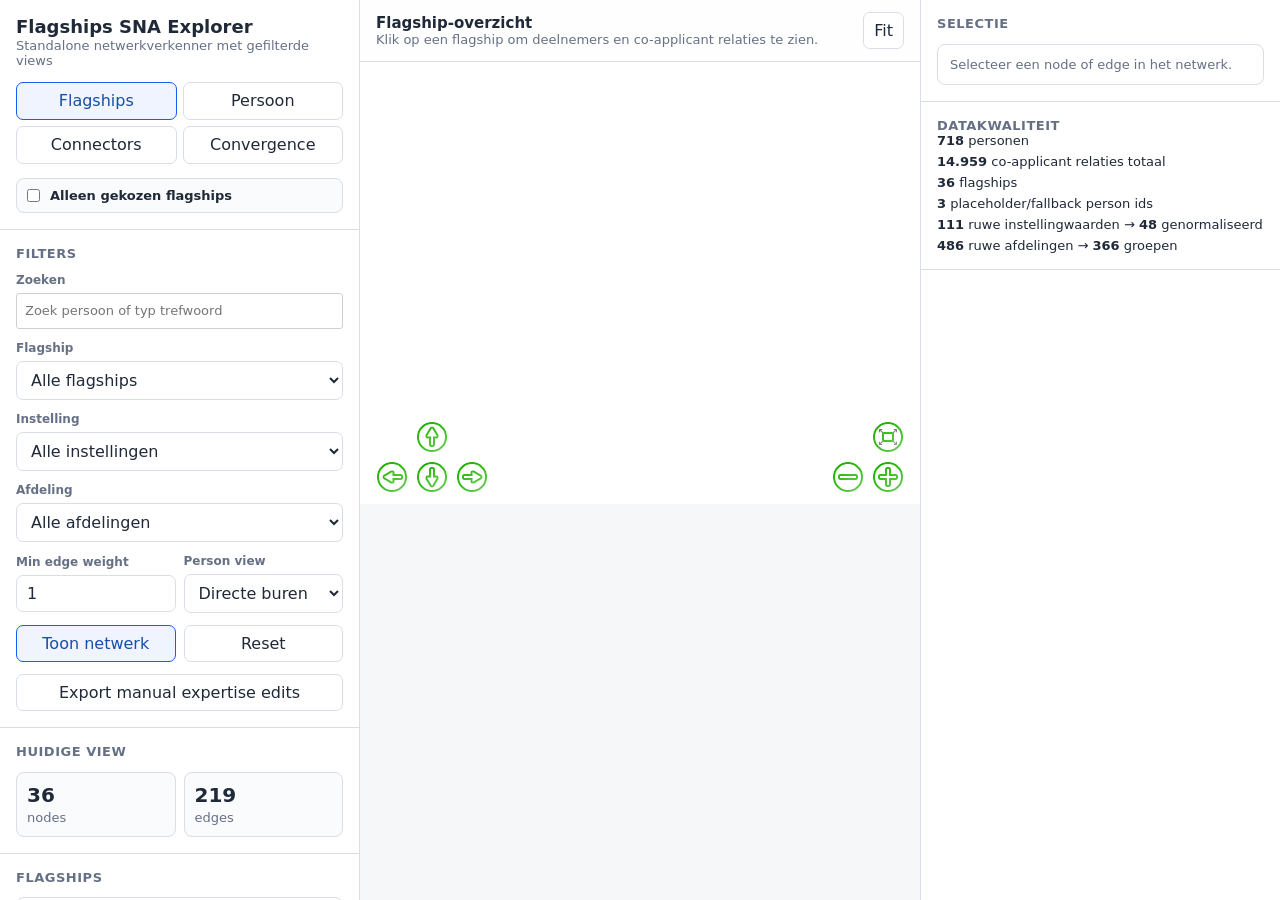
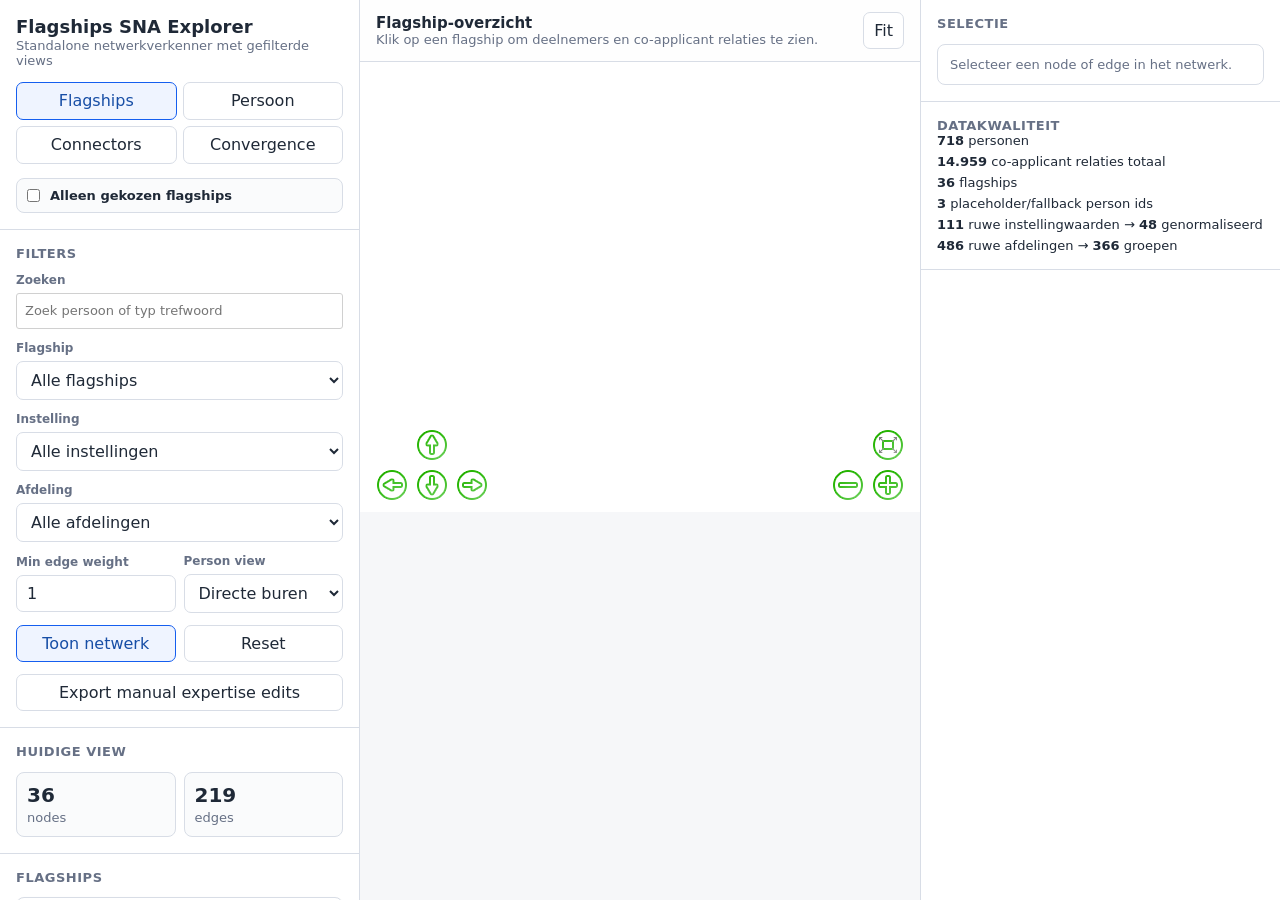
